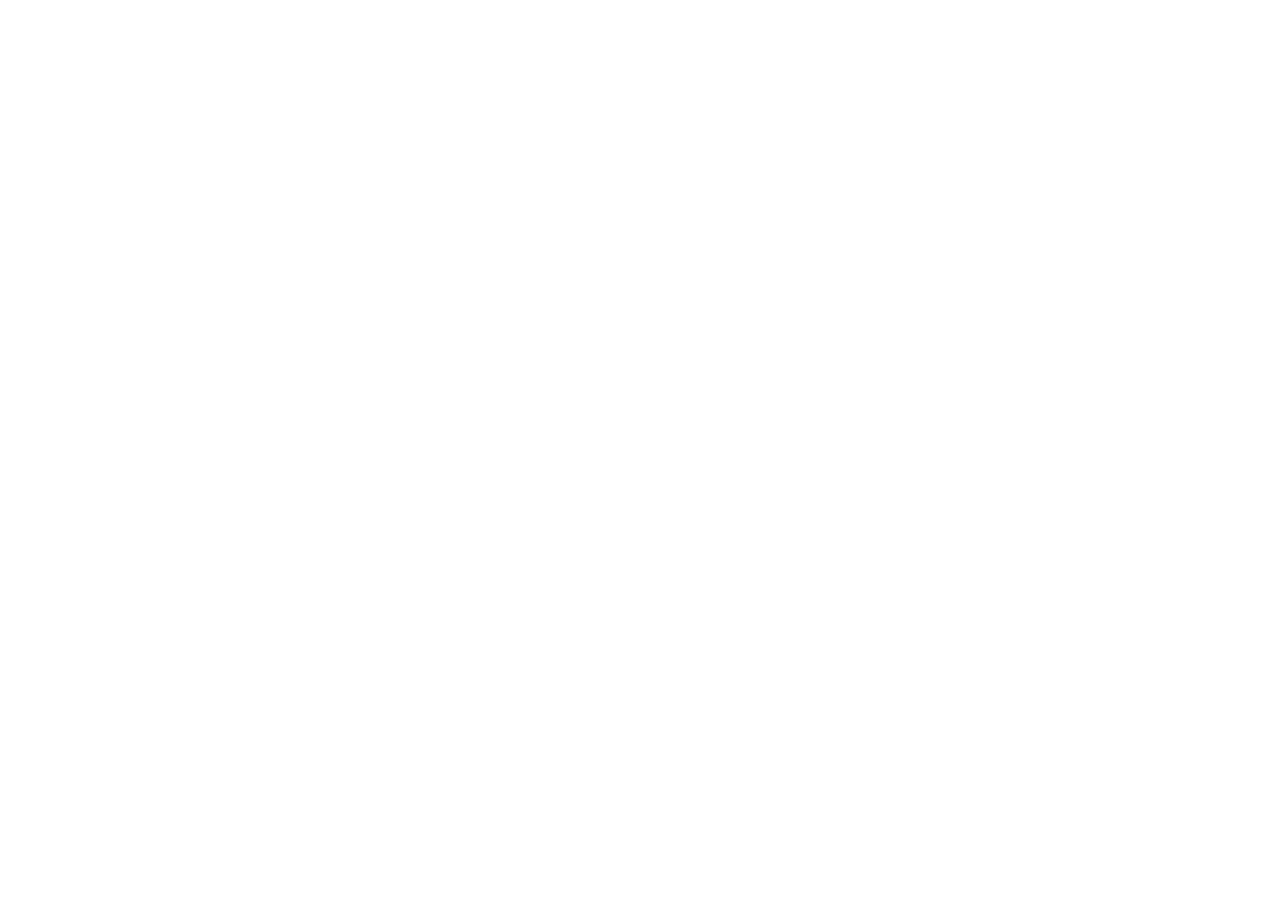
==== den4ik.html @ a662c560 "xd" ====
<!DOCTYPE html>
<html lang="en">
<head>
    <meta charset="UTF-8">
    <meta http-equiv="X-UA-Compatible" content="IE=edge">
    <meta name="viewport" content="width=device-width, initial-scale=1.0">
    <title>Document</title>
</head>
<body>
    
</body>
</html>
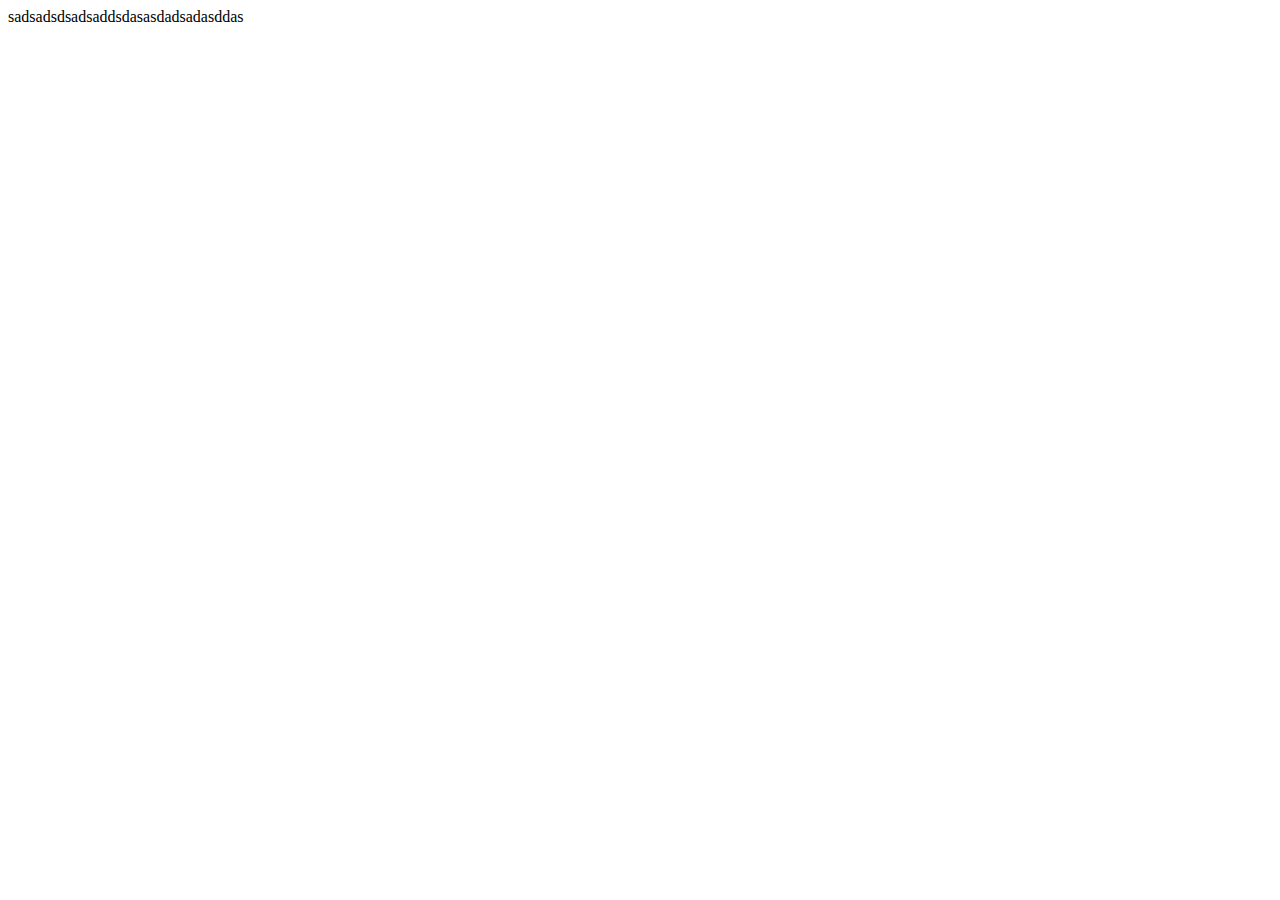
==== commit 6e3d8592: "new" ====
--- a/den4ik.html
+++ b/den4ik.html
@@ -7,6 +7,6 @@
     <title>Document</title>
 </head>
 <body>
-    
+    sadsadsdsadsaddsdasasdadsadasddas
 </body>
 </html>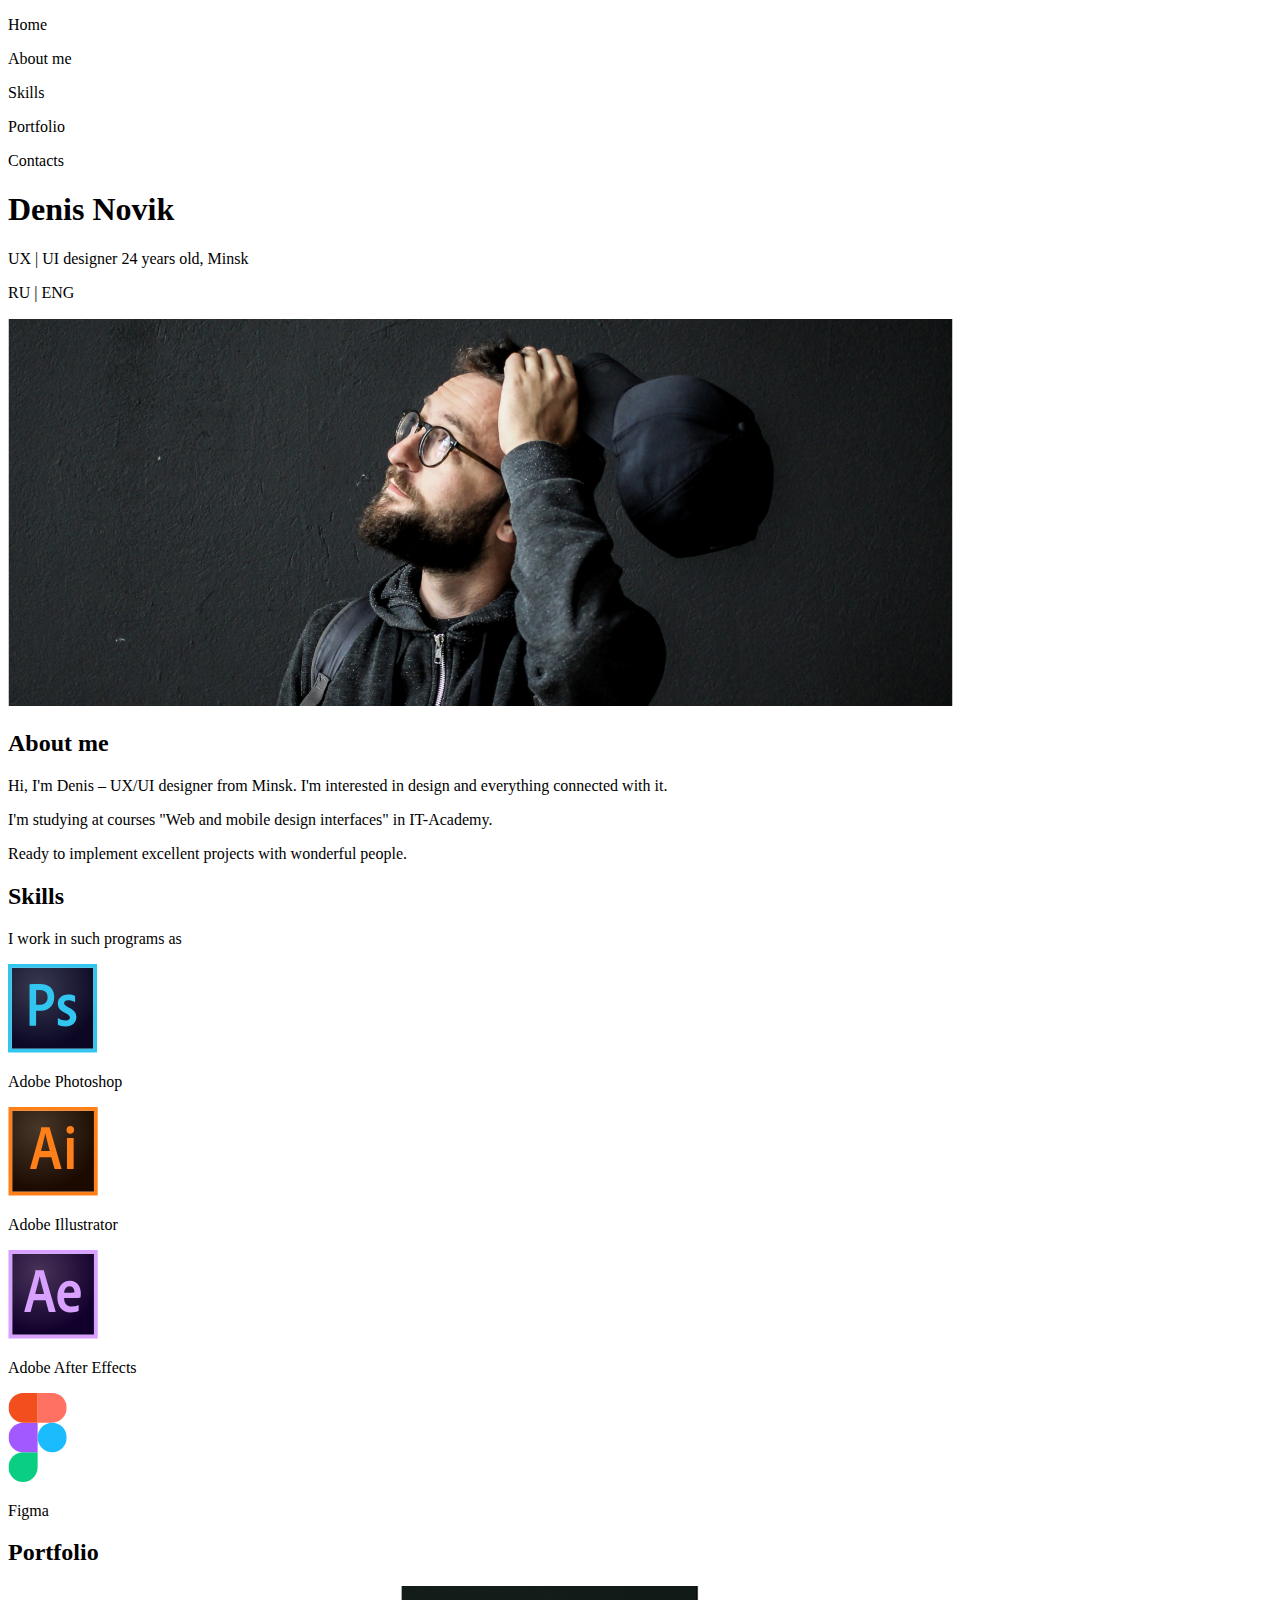
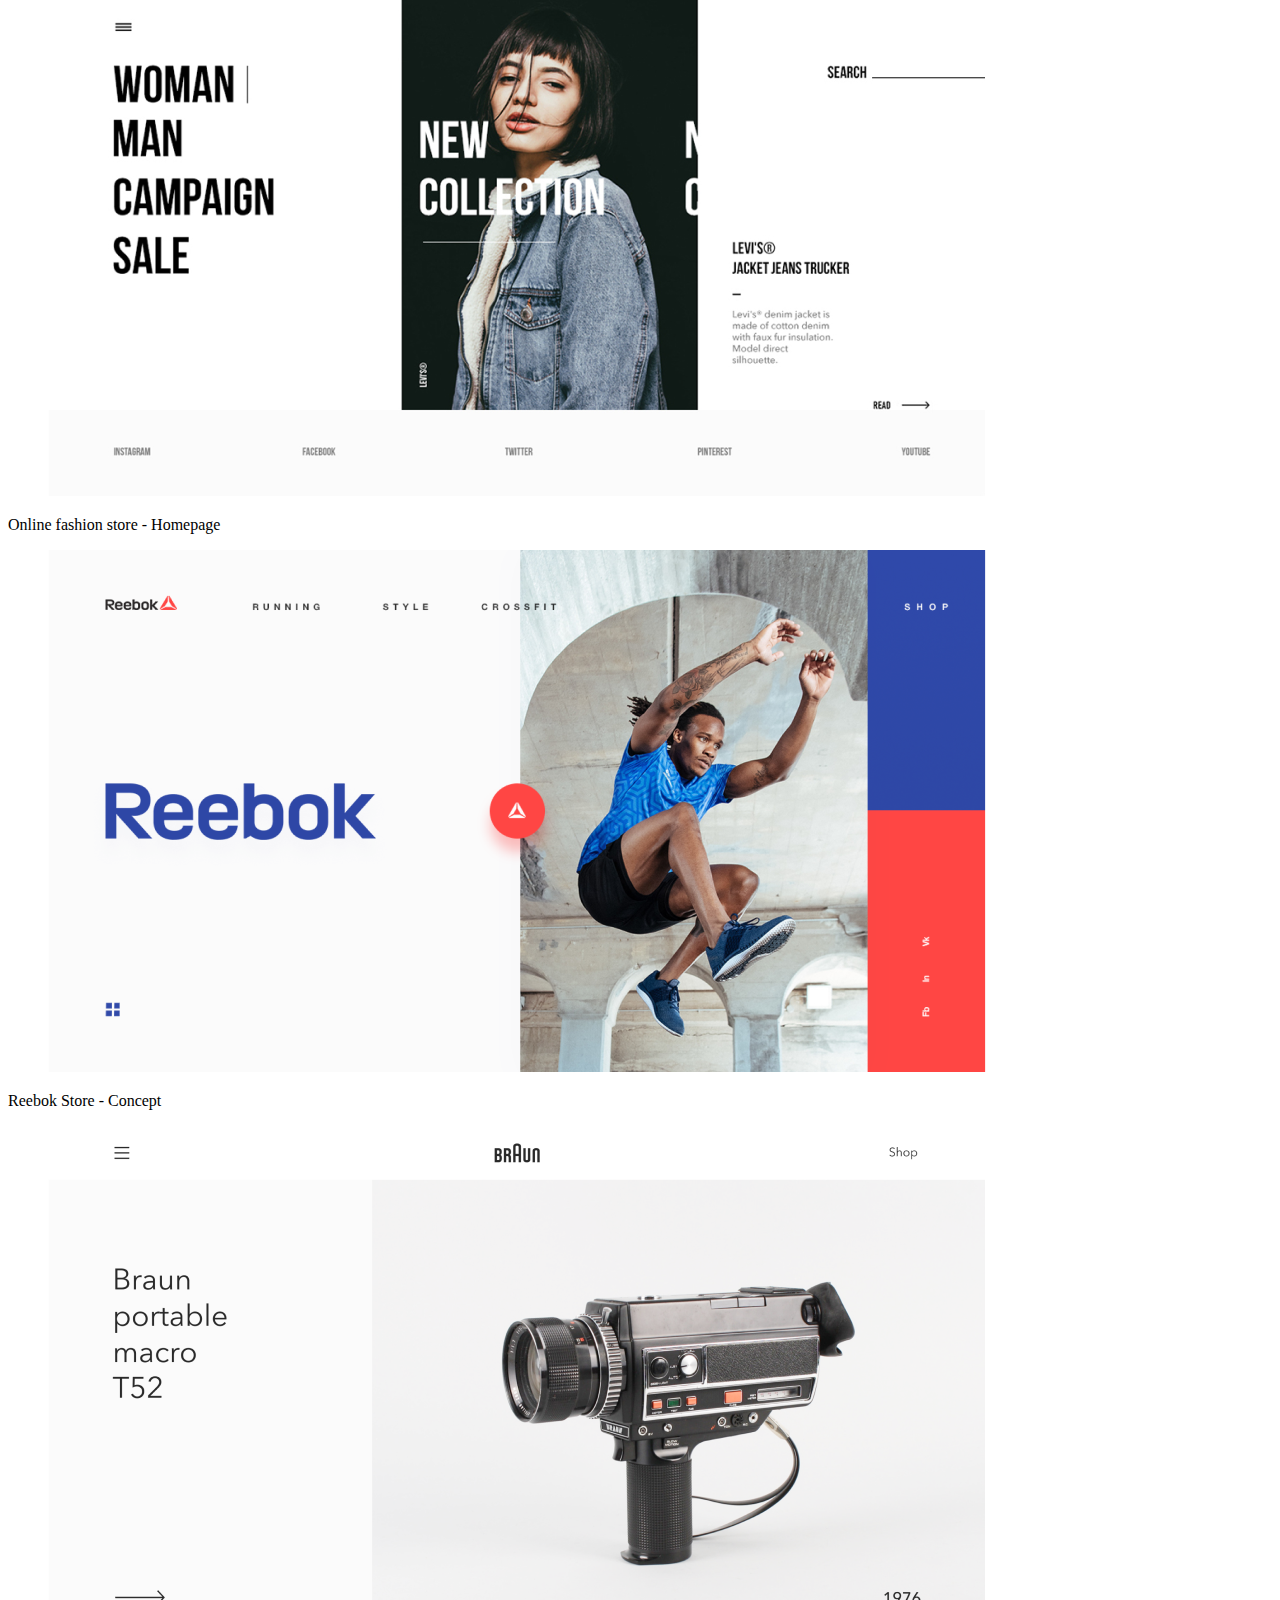
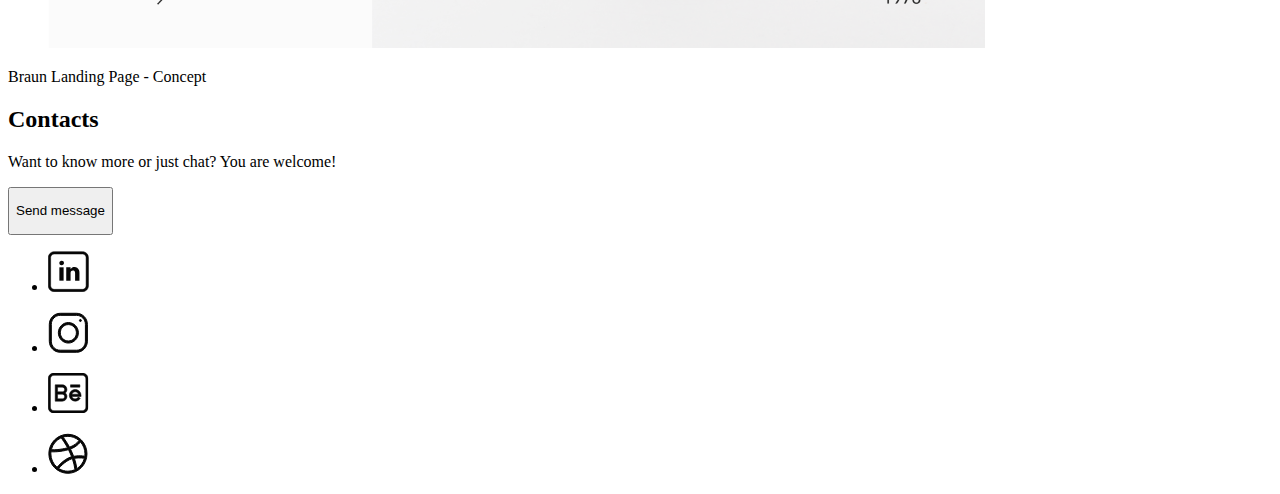
==== commit 478ad65c: "сделал разметку" ====
--- a/den4ik.html
+++ b/den4ik.html
@@ -4,9 +4,230 @@
     <meta charset="UTF-8">
     <meta http-equiv="X-UA-Compatible" content="IE=edge">
     <meta name="viewport" content="width=device-width, initial-scale=1.0">
-    <title>Document</title>
+    <title>DenisNovik</title>
+
+    <!-- Normalize CSS -->
+  <link rel="stylesheet" href="/css/normalize.css">
+
+  <!-- Styles -->
+  <link rel="stylesheet" href="/css/style.css">
 </head>
 <body>
-    sadsadsdsadsaddsdasasdadsadasddas
+
+    <header class="header" id="header">
+        <div class="container">
+            <div class="header__row">
+                <p>Home</p>
+                <p>About me</p>
+                <p>Skills</p>
+                <p>Portfolio</p>
+                <p>Contacts</p>
+            </div>
+        </div>
+    <div class="header__underline"></div>
+    </header>
+
+    <main>
+        <section class="first-screen section">
+            <div class="container">
+                <div class="row">
+                    <div class="info">
+                        <h1>Denis Novik</h1>
+                        <p>UX | UI designer 24 years old, Minsk</p>
+                        <p>RU | ENG</p>
+                    </div>
+                    <div class="first-screen__den">
+                        <img src="/assets/img/den4ik.png" alt="den4ik">
+                    </div>
+                </div>
+            </div>
+        </section>
+
+        <section class="about-me section">
+            <div class="container">
+                <h2 class="section__title h2">About me</h2>
+                <div class="about-me__text">
+                    <p>Hi, I'm Denis – UX/UI designer from Minsk. 
+                        I'm interested in design and everything connected with it.
+                    </p>
+                    <p>I'm studying at courses "Web and mobile design 
+                        interfaces" in IT-Academy.
+                    </p>
+                    <p>Ready to implement excellent projects
+                        with wonderful people.
+                    </p>
+                </div>
+            </div>
+        </section>
+
+        <section class="skills section">
+            <div class="container">
+                <h2 class="section__title h2">Skills</h2>
+                <div class="skills__text">
+                    <p>I work in such programs as</p>
+                </div>
+                <article class="skills-svg">
+                    <div class="skills-svg__icon">
+                        <svg width="90" height="89" viewBox="0 0 90 89" fill="none" xmlns="http://www.w3.org/2000/svg">
+                            <path d="M3.71291 3.7793H85.3783V84.6339H3.71291V3.7793Z" fill="url(#paint0_radial_254_449)"/>
+                            <path d="M3.71287 3.77927H85.3782V84.6338H3.71287V3.77927ZM0 88.4131H89.0733V0H0V88.4131ZM60.0664 36.2846C57.139 36.2846 56.1394 37.7927 56.1394 39.0464C56.1394 40.4091 56.7998 41.3539 60.7447 43.4253C66.564 46.296 68.3847 49.0578 68.3847 53.0915C68.3847 59.1419 63.8507 62.3943 57.728 62.3943C54.4971 62.3943 51.7125 61.722 50.1238 60.7772C49.856 60.6682 49.8203 60.4683 49.8203 60.1776V54.5995C49.8203 54.218 49.9988 54.1089 50.2666 54.2906C52.605 55.8351 55.2825 56.5255 57.728 56.5255C60.6555 56.5255 61.8872 55.2718 61.8872 53.582C61.8872 52.2193 61.0304 51.0201 57.2818 49.0396C52.0159 46.4777 49.8203 43.8795 49.8203 39.5188C49.8203 34.6494 53.5689 30.5975 60.0664 30.5975C63.2616 30.5975 65.4929 31.0881 66.7068 31.6514C67.0102 31.8331 67.0816 32.142 67.0816 32.4145V37.5928C67.0816 37.9017 66.9031 38.0834 66.5283 37.9744C64.886 36.9205 62.4762 36.2846 60.0664 36.2846ZM28.15 40.7725C29.0068 40.8452 29.6673 40.8452 31.1489 40.8452C35.4865 40.8452 39.5742 39.3008 39.5742 33.2866C39.5742 28.4899 36.6468 26.0733 31.7022 26.0733C30.2206 26.0733 28.8105 26.146 28.1322 26.1823L28.15 40.7725ZM21.5275 20.7133C21.5275 20.4408 22.0452 20.2591 22.3486 20.2591C24.7227 20.15 28.2571 20.0774 31.9164 20.0774C42.1982 20.0774 46.2146 25.8189 46.2146 33.1413C46.2146 42.7348 39.3779 46.8593 30.9882 46.8593C29.578 46.8593 29.0961 46.7866 28.0965 46.7866V61.2859C28.0965 61.5948 27.9894 61.7402 27.6502 61.7402H21.9738C21.6703 61.7402 21.5275 61.6311 21.5275 61.2859V20.7133Z" fill="#31C5F0"/>
+                            <defs>
+                                <radialGradient id="paint0_radial_254_449" cx="0" cy="0" r="1" gradientUnits="userSpaceOnUse" gradientTransform="translate(30.6173 21.9191) scale(62.0565 61.1565)">
+                                    <stop stop-color="#34364E" stop-opacity="0.98"/>
+                                    <stop offset="1" stop-color="#0C0824"/>
+                                </radialGradient>
+                            </defs>
+                        </svg>
+                        <p class="skills-svg__title">Adobe Photoshop</p>
+                    </div>
+                  </article>
+                  <article class="skills-svg">
+                    <div class="skills-svg__icon">
+                        <svg width="90" height="89" viewBox="0 0 90 89" fill="none" xmlns="http://www.w3.org/2000/svg">
+                            <path d="M4.20239 3.7832H85.9629V84.7881H4.20239V3.7832Z" fill="url(#paint0_radial_254_448)"/>
+                            <path d="M4.20239 3.78375H85.9629V84.7886H4.20239V3.78375ZM0.486816 88.5724H89.6963V0H0.486816V88.5724ZM58.9178 31.5797C58.9178 31.2705 59.025 31.1249 59.3644 31.1249H65.2057C65.5093 31.1249 65.6522 31.2341 65.6522 31.5797V61.4495C65.6522 61.7587 65.5808 61.9043 65.2057 61.9043H59.4358C59.0607 61.9043 58.9535 61.7224 58.9535 61.4131V31.5797H58.9178ZM58.5069 22.9753C58.5069 20.5559 60.1861 19.1188 62.2939 19.1188C64.5626 19.1188 66.081 20.6651 66.081 22.9753C66.081 25.4675 64.4911 26.8319 62.2225 26.8319C60.0789 26.85 58.5069 25.4857 58.5069 22.9753ZM41.7868 44.0224C40.7508 39.8203 38.2856 30.6702 37.3567 26.2315H37.2853C36.4993 30.652 34.5343 38.1467 32.9802 44.0224H41.7868ZM31.4618 50.1528L28.5322 61.5041C28.4608 61.8133 28.3536 61.8861 27.9785 61.8861H22.5123C22.1372 61.8861 22.0657 61.7769 22.1372 61.3221L32.6944 23.703C32.873 23.0299 32.9981 22.4114 33.0695 20.5559C33.0695 20.2831 33.1767 20.1739 33.3732 20.1739H41.1795C41.4474 20.1739 41.5546 20.2467 41.6261 20.5559L53.4516 61.3949C53.523 61.7042 53.4516 61.8861 53.1479 61.8861H46.9851C46.6814 61.8861 46.5028 61.8133 46.4313 61.5404L43.3767 50.1528H31.4618Z" fill="#FF7F18"/>
+                            <defs>
+                            <radialGradient id="paint0_radial_254_448" cx="0" cy="0" r="1" gradientUnits="userSpaceOnUse" gradientTransform="translate(31.157 21.9605) scale(62.1406 61.2673)">
+                            <stop stop-color="#423325" stop-opacity="0.98"/>
+                            <stop offset="1" stop-color="#1C0A00"/>
+                            </radialGradient>
+                            </defs>
+                        </svg>
+                        <p class="skills-svg__title">Adobe Illustrator</p>
+                    </div>
+                  </article>
+                  <article class="skills-svg">
+                    <div class="skills-svg__icon">
+                        <svg width="90" height="89" viewBox="0 0 90 89" fill="none" xmlns="http://www.w3.org/2000/svg">
+                            <path d="M4.20239 3.7832H85.9629V84.7881H4.20239V3.7832Z" fill="url(#paint0_radial_254_447)"/>
+                            <path d="M4.20239 3.78375H85.9629V84.7886H4.20239V3.78375ZM0.486816 88.5724H89.6964V0H0.486816V88.5724ZM63.598 42.6945C65.4915 42.6945 66.1703 42.6945 66.349 42.6217C66.349 42.3488 66.4204 42.1669 66.4204 41.985C66.4204 39.9476 65.4558 36.1639 61.5973 36.1639C58.0246 36.1639 56.5063 39.3473 56.1311 42.7127H63.598V42.6945ZM56.0597 47.8789C56.1311 52.9906 58.507 56.4287 64.1696 56.4287C66.3668 56.4287 68.2603 56.1195 70.2253 55.2645C70.4933 55.1554 70.6719 55.1917 70.6719 55.5374V60.2671C70.6719 60.6491 70.5647 60.831 70.2968 61.0311C68.3318 62.0134 65.8667 62.4682 62.8299 62.4682C53.0229 62.4682 49.3431 55.0826 49.3431 46.8784C49.3431 37.9466 53.8804 30.6338 61.8653 30.6338C69.9752 30.6338 72.7976 37.5646 72.7976 43.2038C72.7976 45.0229 72.6905 46.4964 72.494 47.2241C72.4225 47.5333 72.3153 47.6424 72.0116 47.7152C71.2614 47.8244 69.0821 47.9881 65.8131 47.9881H56.0775V47.8789H56.0597ZM36.1242 44.0224C35.0881 39.8203 32.5515 30.6702 31.6226 26.2315H31.5512C30.7652 30.652 28.7288 38.1467 27.2104 44.0224H36.1242ZM25.692 50.1528L22.7624 61.4677C22.691 61.7769 22.5838 61.8861 22.2086 61.8861H16.7246C16.3495 61.8861 16.278 61.7769 16.3495 61.3221L26.9067 23.7394C27.0853 23.0663 27.2104 22.5206 27.2818 20.6287C27.2818 20.3558 27.389 20.2467 27.5855 20.2467H35.3918C35.6597 20.2467 35.7669 20.3194 35.8384 20.6287L47.646 61.3949C47.7175 61.7042 47.646 61.8861 47.3424 61.8861H41.2152C40.9116 61.8861 40.7329 61.7769 40.6615 61.5041L37.6068 50.1528H25.692Z" fill="#D8A1FF"/>
+                            <defs>
+                            <radialGradient id="paint0_radial_254_447" cx="0" cy="0" r="1" gradientUnits="userSpaceOnUse" gradientTransform="translate(31.1549 21.9444) scale(62.1407 61.2673)">
+                            <stop stop-color="#442F55" stop-opacity="0.98"/>
+                            <stop offset="1" stop-color="#12002C"/>
+                            </radialGradient>
+                            </defs>
+                        </svg>
+                        <p class="skills-svg__title">Adobe After Effects</p>
+                    </div>
+                  </article>
+                  <article class="skills-svg">
+                    <div class="skills-svg__icon">
+                        <svg width="59" height="89" viewBox="0 0 59 89" fill="none" xmlns="http://www.w3.org/2000/svg">
+                            <g clip-path="url(#clip0_254_450)">
+                            <path d="M15.0455 88.9913C23.084 88.9913 29.6041 82.3515 29.6041 74.1655V59.3398H15.0455C7.00695 59.3398 0.486816 65.9796 0.486816 74.1655C0.486816 82.3515 7.00695 88.9913 15.0455 88.9913Z" fill="#0ACF83"/>
+                            <path d="M0.486816 44.4956C0.486816 36.3097 7.00695 29.6699 15.0455 29.6699H29.6041V59.3395H15.0455C7.00695 59.3213 0.486816 52.6816 0.486816 44.4956Z" fill="#A259FF"/>
+                            <path d="M0.486816 14.8257C0.486816 6.63973 7.00695 0 15.0455 0H29.6041V29.6696H15.0455C7.00695 29.6696 0.486816 23.0117 0.486816 14.8257Z" fill="#F24E1E"/>
+                            <path d="M29.6219 0H44.1806C52.2191 0 58.7392 6.63973 58.7392 14.8257C58.7392 23.0117 52.2191 29.6514 44.1806 29.6514H29.6219V0Z" fill="#FF7262"/>
+                            <path d="M58.7392 44.4956C58.7392 52.6816 52.2191 59.3213 44.1806 59.3213C36.1421 59.3213 29.6219 52.6816 29.6219 44.4956C29.6219 36.3097 36.1421 29.6699 44.1806 29.6699C52.2191 29.6699 58.7392 36.3097 58.7392 44.4956Z" fill="#1ABCFE"/>
+                            </g>
+                            <defs>
+                            <clipPath id="clip0_254_450">
+                            <rect width="58.2524" height="88.9906" fill="white" transform="translate(0.486816)"/>
+                            </clipPath>
+                            </defs>
+                        </svg>
+                        <p class="skills-svg__title">Figma</p>
+                    </div>
+                  </article>
+            </div>
+        </section>
+
+        <section class="portfolio section">
+            <div class="container">
+                <h2 class="section__title h2">Portfolio</h2>
+                <div class="portfolio__cards">
+                    <article class="portfolio-card">
+                        <figure class="portfolio-card__image">
+                            <img src="/assets/img/portfolio-card/fashion.png" alt="fashion">
+                        </figure>
+                        <p class="portfolio-card__text">Online fashion store - Homepage</p>
+                    </article>
+                    <article class="portfolio-card">
+                        <figure class="portfolio-card__image">
+                            <img src="/assets/img/portfolio-card/reebok.png" alt="reebok">
+                        </figure>
+                        <p class="portfolio-card__text">Reebok Store - Concept</p>
+                    </article>
+                    <article class="portfolio-card">
+                        <figure class="portfolio-card__image">
+                            <img src="/assets/img/portfolio-card/braun.png" alt="braun">
+                        </figure>
+                        <p class="portfolio-card__text">Braun Landing Page - Concept</p>
+                    </article>
+                </div>
+            </div>
+        </section>
+    </main>
+
+    <footer>
+        <section class="footer section">
+            <div class="container">
+                <h2 class="section__title h2">Contacts</h2>
+                <div class="contacts__text">
+                    <p>Want to know more or just chat? You are welcome!</p>
+                </div>
+                <button class="message" type="button">
+                    <p>Send message</p>
+                </button>
+            </div>
+        </section>
+
+        <div class="footer__row">
+            <ul class="footer__cocial social list-reset">
+                <li>
+                    <a class="social__link" href="#">
+                        <svg width="41" height="41" viewBox="0 0 41 41" fill="none" xmlns="http://www.w3.org/2000/svg">
+                            <path d="M34.5749 0.642578H6.17579C2.93143 0.642578 0.291992 3.27494 0.291992 6.51061V34.8336C0.291992 38.0693 2.93143 40.7017 6.17579 40.7017H34.5749C37.8193 40.7017 40.4587 38.0693 40.4587 34.8336V6.51061C40.4587 3.27494 37.8193 0.642578 34.5749 0.642578ZM38.1052 34.8336C38.1052 36.775 36.5215 38.3544 34.5749 38.3544H6.17579C4.22923 38.3544 2.64551 36.775 2.64551 34.8336V6.51061C2.64551 4.56927 4.22923 2.98979 6.17579 2.98979H34.5749C36.5215 2.98979 38.1052 4.56927 38.1052 6.51061V34.8336Z" fill="#070707" stroke="#070707" stroke-width="0.5"/>
+                            <mask id="path-2-inside-1_169_11" fill="white">
+                            <path d="M31.4199 29.6787C29.9833 29.6787 28.5569 29.6787 27.1084 29.6787C27.1084 29.6094 27.1084 29.5448 27.1084 29.4801C27.1084 27.1456 27.1081 24.8111 27.1087 22.4769C27.1087 21.98 27.0718 21.4893 26.947 21.0047C26.4316 19.0061 24.2058 19.1229 23.3203 20.0701C22.8753 20.5461 22.5845 21.0841 22.5723 21.7489C22.5695 21.9071 22.5603 22.0656 22.5603 22.2237C22.5593 24.6398 22.5597 27.0561 22.5597 29.4721C22.5597 29.5374 22.5597 29.6027 22.5597 29.6775C21.1173 29.6775 19.6912 29.6775 18.2559 29.6775C18.2559 25.2222 18.2559 20.7714 18.2559 16.3124C19.6887 16.3124 21.1148 16.3124 22.5575 16.3124C22.5575 16.916 22.5575 17.5106 22.5575 18.1053C22.5689 18.1102 22.5802 18.1154 22.5919 18.1203C22.6227 18.0786 22.654 18.0375 22.6844 17.9955C23.1156 17.3966 23.6111 16.8657 24.2694 16.5067C25.0046 16.1055 25.7988 15.9709 26.6252 15.9948C27.5202 16.0209 28.3694 16.2223 29.1347 16.7038C30.1158 17.3212 30.7136 18.2245 31.0637 19.3081C31.3366 20.1525 31.426 21.0237 31.4269 21.9059C31.4291 24.4445 31.4279 26.9834 31.4276 29.5221C31.4276 29.5717 31.4229 29.6214 31.4199 29.6787Z"/>
+                            </mask>
+                            <path d="M31.4199 29.6787C29.9833 29.6787 28.5569 29.6787 27.1084 29.6787C27.1084 29.6094 27.1084 29.5448 27.1084 29.4801C27.1084 27.1456 27.1081 24.8111 27.1087 22.4769C27.1087 21.98 27.0718 21.4893 26.947 21.0047C26.4316 19.0061 24.2058 19.1229 23.3203 20.0701C22.8753 20.5461 22.5845 21.0841 22.5723 21.7489C22.5695 21.9071 22.5603 22.0656 22.5603 22.2237C22.5593 24.6398 22.5597 27.0561 22.5597 29.4721C22.5597 29.5374 22.5597 29.6027 22.5597 29.6775C21.1173 29.6775 19.6912 29.6775 18.2559 29.6775C18.2559 25.2222 18.2559 20.7714 18.2559 16.3124C19.6887 16.3124 21.1148 16.3124 22.5575 16.3124C22.5575 16.916 22.5575 17.5106 22.5575 18.1053C22.5689 18.1102 22.5802 18.1154 22.5919 18.1203C22.6227 18.0786 22.654 18.0375 22.6844 17.9955C23.1156 17.3966 23.6111 16.8657 24.2694 16.5067C25.0046 16.1055 25.7988 15.9709 26.6252 15.9948C27.5202 16.0209 28.3694 16.2223 29.1347 16.7038C30.1158 17.3212 30.7136 18.2245 31.0637 19.3081C31.3366 20.1525 31.426 21.0237 31.4269 21.9059C31.4291 24.4445 31.4279 26.9834 31.4276 29.5221C31.4276 29.5717 31.4229 29.6214 31.4199 29.6787Z" fill="#070707"/>
+                            <path d="M31.4199 29.6787V29.7093H31.4489L31.4504 29.6804L31.4199 29.6787ZM27.1084 29.6787H27.0778V29.7093H27.1084V29.6787ZM27.1087 22.4769L27.1393 22.4769V22.4769H27.1087ZM26.947 21.0047L26.9767 20.9971L26.9767 20.997L26.947 21.0047ZM23.3203 20.0701L23.3427 20.091L23.3427 20.091L23.3203 20.0701ZM22.5723 21.7489L22.5417 21.7484L22.5417 21.7484L22.5723 21.7489ZM22.5603 22.2237L22.5909 22.2237V22.2237H22.5603ZM22.5597 29.6775V29.7081H22.5903V29.6775H22.5597ZM18.2559 29.6775H18.2253V29.7081H18.2559V29.6775ZM18.2559 16.3124V16.2818H18.2253V16.3124H18.2559ZM22.5575 16.3124H22.5881V16.2818H22.5575V16.3124ZM22.5575 18.1053H22.5269V18.1254L22.5454 18.1334L22.5575 18.1053ZM22.5919 18.1203L22.5801 18.1485L22.6023 18.1578L22.6166 18.1385L22.5919 18.1203ZM22.6844 17.9955L22.7092 18.0135L22.7093 18.0134L22.6844 17.9955ZM24.2694 16.5067L24.2841 16.5336L24.2841 16.5336L24.2694 16.5067ZM26.6252 15.9948L26.6261 15.9643L26.6261 15.9643L26.6252 15.9948ZM29.1347 16.7038L29.151 16.6779L29.151 16.6779L29.1347 16.7038ZM31.0637 19.3081L31.0345 19.3175L31.0345 19.3175L31.0637 19.3081ZM31.4269 21.9059L31.4576 21.9058V21.9058L31.4269 21.9059ZM31.4276 29.5221L31.397 29.5221V29.5221H31.4276ZM31.4199 29.6481C31.4171 29.6481 31.4143 29.6481 31.4115 29.6481C31.4087 29.6481 31.4058 29.6481 31.403 29.6481C31.4002 29.6481 31.3974 29.6481 31.3946 29.6481C31.3918 29.6481 31.389 29.6481 31.3862 29.6481C31.3834 29.6481 31.3806 29.6481 31.3778 29.6481C31.375 29.6481 31.3722 29.6481 31.3694 29.6481C31.3666 29.6481 31.3638 29.6481 31.361 29.6481C31.3582 29.6481 31.3553 29.6481 31.3525 29.6481C31.3497 29.6481 31.3469 29.6481 31.3441 29.6481C31.3413 29.6481 31.3385 29.6481 31.3357 29.6481C31.3329 29.6481 31.3301 29.6481 31.3273 29.6481C31.3245 29.6481 31.3217 29.6481 31.3189 29.6481C31.3161 29.6481 31.3133 29.6481 31.3105 29.6481C31.3077 29.6481 31.3049 29.6481 31.3021 29.6481C31.2993 29.6481 31.2964 29.6481 31.2936 29.6481C31.2908 29.6481 31.288 29.6481 31.2852 29.6481C31.2824 29.6481 31.2796 29.6481 31.2768 29.6481C31.274 29.6481 31.2712 29.6481 31.2684 29.6481C31.2656 29.6481 31.2628 29.6481 31.26 29.6481C31.2572 29.6481 31.2544 29.6481 31.2516 29.6481C31.2488 29.6481 31.246 29.6481 31.2432 29.6481C31.2404 29.6481 31.2376 29.6481 31.2347 29.6481C31.2319 29.6481 31.2291 29.6481 31.2263 29.6481C31.2235 29.6481 31.2207 29.6481 31.2179 29.6481C31.2151 29.6481 31.2123 29.6481 31.2095 29.6481C31.2067 29.6481 31.2039 29.6481 31.2011 29.6481C31.1983 29.6481 31.1955 29.6481 31.1927 29.6481C31.1899 29.6481 31.1871 29.6481 31.1843 29.6481C31.1815 29.6481 31.1787 29.6481 31.1759 29.6481C31.1731 29.6481 31.1703 29.6481 31.1675 29.6481C31.1647 29.6481 31.1618 29.6481 31.159 29.6481C31.1562 29.6481 31.1534 29.6481 31.1506 29.6481C31.1478 29.6481 31.145 29.6481 31.1422 29.6481C31.1394 29.6481 31.1366 29.6481 31.1338 29.6481C31.131 29.6481 31.1282 29.6481 31.1254 29.6481C31.1226 29.6481 31.1198 29.6481 31.117 29.6481C31.1142 29.6481 31.1114 29.6481 31.1086 29.6481C31.1058 29.6481 31.103 29.6481 31.1002 29.6481C31.0974 29.6481 31.0946 29.6481 31.0918 29.6481C31.089 29.6481 31.0862 29.6481 31.0834 29.6481C31.0806 29.6481 31.0777 29.6481 31.0749 29.6481C31.0721 29.6481 31.0693 29.6481 31.0665 29.6481C31.0637 29.6481 31.0609 29.6481 31.0581 29.6481C31.0553 29.6481 31.0525 29.6481 31.0497 29.6481C31.0469 29.6481 31.0441 29.6481 31.0413 29.6481C31.0385 29.6481 31.0357 29.6481 31.0329 29.6481C31.0301 29.6481 31.0273 29.6481 31.0245 29.6481C31.0217 29.6481 31.0189 29.6481 31.0161 29.6481C31.0133 29.6481 31.0105 29.6481 31.0077 29.6481C31.0049 29.6481 31.0021 29.6481 30.9993 29.6481C30.9965 29.6481 30.9937 29.6481 30.9909 29.6481C30.9881 29.6481 30.9853 29.6481 30.9825 29.6481C30.9797 29.6481 30.9769 29.6481 30.9741 29.6481C30.9712 29.6481 30.9684 29.6481 30.9656 29.6481C30.9628 29.6481 30.96 29.6481 30.9572 29.6481C30.9544 29.6481 30.9516 29.6481 30.9488 29.6481C30.946 29.6481 30.9432 29.6481 30.9404 29.6481C30.9376 29.6481 30.9348 29.6481 30.932 29.6481C30.9292 29.6481 30.9264 29.6481 30.9236 29.6481C30.9208 29.6481 30.918 29.6481 30.9152 29.6481C30.9124 29.6481 30.9096 29.6481 30.9068 29.6481C30.904 29.6481 30.9012 29.6481 30.8984 29.6481C30.8956 29.6481 30.8928 29.6481 30.89 29.6481C30.8872 29.6481 30.8844 29.6481 30.8816 29.6481C30.8788 29.6481 30.876 29.6481 30.8732 29.6481C30.8704 29.6481 30.8676 29.6481 30.8648 29.6481C30.862 29.6481 30.8592 29.6481 30.8564 29.6481C30.8536 29.6481 30.8508 29.6481 30.848 29.6481C30.8452 29.6481 30.8424 29.6481 30.8396 29.6481C30.8368 29.6481 30.834 29.6481 30.8312 29.6481C30.8284 29.6481 30.8256 29.6481 30.8227 29.6481C30.8199 29.6481 30.8171 29.6481 30.8143 29.6481C30.8115 29.6481 30.8087 29.6481 30.8059 29.6481C30.8031 29.6481 30.8003 29.6481 30.7975 29.6481C30.7947 29.6481 30.7919 29.6481 30.7891 29.6481C30.7863 29.6481 30.7835 29.6481 30.7807 29.6481C30.7779 29.6481 30.7751 29.6481 30.7723 29.6481C30.7695 29.6481 30.7667 29.6481 30.7639 29.6481C30.7611 29.6481 30.7583 29.6481 30.7555 29.6481C30.7527 29.6481 30.7499 29.6481 30.7471 29.6481C30.7443 29.6481 30.7415 29.6481 30.7387 29.6481C30.7359 29.6481 30.7331 29.6481 30.7303 29.6481C30.7275 29.6481 30.7247 29.6481 30.7219 29.6481C30.7191 29.6481 30.7163 29.6481 30.7135 29.6481C30.7107 29.6481 30.7079 29.6481 30.7051 29.6481C30.7023 29.6481 30.6995 29.6481 30.6967 29.6481C30.6939 29.6481 30.6911 29.6481 30.6883 29.6481C30.6855 29.6481 30.6827 29.6481 30.6799 29.6481C30.6771 29.6481 30.6743 29.6481 30.6715 29.6481C30.6687 29.6481 30.6659 29.6481 30.6631 29.6481C30.6603 29.6481 30.6575 29.6481 30.6547 29.6481C30.6519 29.6481 30.6491 29.6481 30.6463 29.6481C30.6435 29.6481 30.6407 29.6481 30.6379 29.6481C30.6351 29.6481 30.6323 29.6481 30.6295 29.6481C30.6267 29.6481 30.6239 29.6481 30.6211 29.6481C30.6183 29.6481 30.6155 29.6481 30.6127 29.6481C30.6099 29.6481 30.6071 29.6481 30.6043 29.6481C30.6015 29.6481 30.5987 29.6481 30.5959 29.6481C30.5931 29.6481 30.5903 29.6481 30.5875 29.6481C30.5847 29.6481 30.5819 29.6481 30.5791 29.6481C30.5763 29.6481 30.5735 29.6481 30.5707 29.6481C30.5679 29.6481 30.5651 29.6481 30.5623 29.6481C30.5595 29.6481 30.5567 29.6481 30.5539 29.6481C30.5511 29.6481 30.5483 29.6481 30.5455 29.6481C30.5427 29.6481 30.5399 29.6481 30.5371 29.6481C30.5343 29.6481 30.5315 29.6481 30.5287 29.6481C30.5259 29.6481 30.5231 29.6481 30.5203 29.6481C30.5175 29.6481 30.5147 29.6481 30.5119 29.6481C30.5091 29.6481 30.5063 29.6481 30.5035 29.6481C30.5007 29.6481 30.4979 29.6481 30.4951 29.6481C30.4923 29.6481 30.4895 29.6481 30.4867 29.6481C30.4839 29.6481 30.4811 29.6481 30.4783 29.6481C30.4755 29.6481 30.4727 29.6481 30.4699 29.6481C30.4671 29.6481 30.4643 29.6481 30.4615 29.6481C30.4587 29.6481 30.4559 29.6481 30.4531 29.6481C30.4503 29.6481 30.4475 29.6481 30.4447 29.6481C30.4419 29.6481 30.4391 29.6481 30.4363 29.6481C30.4335 29.6481 30.4307 29.6481 30.4279 29.6481C30.4251 29.6481 30.4223 29.6481 30.4195 29.6481C30.4167 29.6481 30.4139 29.6481 30.4111 29.6481C30.4083 29.6481 30.4055 29.6481 30.4027 29.6481C30.3999 29.6481 30.3971 29.6481 30.3943 29.6481C30.3915 29.6481 30.3887 29.6481 30.3859 29.6481C30.3831 29.6481 30.3803 29.6481 30.3775 29.6481C30.3747 29.6481 30.3719 29.6481 30.3691 29.6481C30.3663 29.6481 30.3635 29.6481 30.3607 29.6481C30.3579 29.6481 30.3551 29.6481 30.3523 29.6481C30.3495 29.6481 30.3467 29.6481 30.3439 29.6481C30.3411 29.6481 30.3383 29.6481 30.3355 29.6481C30.3327 29.6481 30.3299 29.6481 30.3271 29.6481C30.3243 29.6481 30.3215 29.6481 30.3187 29.6481C30.3159 29.6481 30.3131 29.6481 30.3103 29.6481C30.3075 29.6481 30.3047 29.6481 30.3019 29.6481C30.2991 29.6481 30.2963 29.6481 30.2935 29.6481C30.2907 29.6481 30.2879 29.6481 30.2851 29.6481C30.2823 29.6481 30.2795 29.6481 30.2767 29.6481C30.2739 29.6481 30.2711 29.6481 30.2683 29.6481C30.2655 29.6481 30.2627 29.6481 30.2599 29.6481C30.2571 29.6481 30.2543 29.6481 30.2515 29.6481C30.2487 29.6481 30.2459 29.6481 30.2431 29.6481C30.2403 29.6481 30.2375 29.6481 30.2347 29.6481C30.2319 29.6481 30.2291 29.6481 30.2263 29.6481C30.2235 29.6481 30.2207 29.6481 30.2179 29.6481C30.2151 29.6481 30.2123 29.6481 30.2095 29.6481C30.2067 29.6481 30.2039 29.6481 30.2011 29.6481C30.1983 29.6481 30.1955 29.6481 30.1927 29.6481C30.1899 29.6481 30.1871 29.6481 30.1843 29.6481C30.1815 29.6481 30.1787 29.6481 30.1759 29.6481C30.1731 29.6481 30.1703 29.6481 30.1675 29.6481C30.1647 29.6481 30.1619 29.6481 30.1591 29.6481C30.1563 29.6481 30.1535 29.6481 30.1507 29.6481C30.1479 29.6481 30.1451 29.6481 30.1423 29.6481C30.1395 29.6481 30.1367 29.6481 30.1339 29.6481C30.1311 29.6481 30.1283 29.6481 30.1255 29.6481C30.1227 29.6481 30.1199 29.6481 30.1171 29.6481C30.1143 29.6481 30.1115 29.6481 30.1087 29.6481C30.1059 29.6481 30.1031 29.6481 30.1003 29.6481C30.0975 29.6481 30.0947 29.6481 30.0919 29.6481C30.0891 29.6481 30.0863 29.6481 30.0835 29.6481C30.0807 29.6481 30.0779 29.6481 30.0751 29.6481C30.0723 29.6481 30.0695 29.6481 30.0667 29.6481C30.0639 29.6481 30.0611 29.6481 30.0583 29.6481C30.0555 29.6481 30.0527 29.6481 30.0499 29.6481C30.0471 29.6481 30.0443 29.6481 30.0415 29.6481C30.0387 29.6481 30.0359 29.6481 30.0331 29.6481C30.0303 29.6481 30.0275 29.6481 30.0247 29.6481C30.0219 29.6481 30.0191 29.6481 30.0163 29.6481C30.0135 29.6481 30.0107 29.6481 30.0079 29.6481C30.0051 29.6481 30.0023 29.6481 29.9995 29.6481C29.9967 29.6481 29.9939 29.6481 29.9911 29.6481C29.9883 29.6481 29.9855 29.6481 29.9827 29.6481C29.9799 29.6481 29.9771 29.6481 29.9743 29.6481C29.9715 29.6481 29.9687 29.6481 29.9659 29.6481C29.9631 29.6481 29.9603 29.6481 29.9575 29.6481C29.9547 29.6481 29.9519 29.6481 29.9491 29.6481C29.9463 29.6481 29.9435 29.6481 29.9407 29.6481C29.9379 29.6481 29.9351 29.6481 29.9323 29.6481C29.9295 29.6481 29.9267 29.6481 29.9239 29.6481C29.9211 29.6481 29.9183 29.6481 29.9155 29.6481C29.9127 29.6481 29.9099 29.6481 29.9071 29.6481C29.9043 29.6481 29.9015 29.6481 29.8987 29.6481C29.8959 29.6481 29.8931 29.6481 29.8903 29.6481C29.8875 29.6481 29.8847 29.6481 29.8819 29.6481C29.8791 29.6481 29.8763 29.6481 29.8735 29.6481C29.8707 29.6481 29.8679 29.6481 29.8651 29.6481C29.8623 29.6481 29.8595 29.6481 29.8567 29.6481C29.8539 29.6481 29.8511 29.6481 29.8483 29.6481C29.8455 29.6481 29.8427 29.6481 29.8399 29.6481C29.8371 29.6481 29.8343 29.6481 29.8315 29.6481C29.8287 29.6481 29.8259 29.6481 29.8231 29.6481C29.8203 29.6481 29.8175 29.6481 29.8147 29.6481C29.8119 29.6481 29.8091 29.6481 29.8063 29.6481C29.8035 29.6481 29.8007 29.6481 29.7979 29.6481C29.7951 29.6481 29.7923 29.6481 29.7895 29.6481C29.7867 29.6481 29.7839 29.6481 29.7811 29.6481C29.7783 29.6481 29.7755 29.6481 29.7727 29.6481C29.7699 29.6481 29.7671 29.6481 29.7643 29.6481C29.7615 29.6481 29.7587 29.6481 29.7559 29.6481C29.7531 29.6481 29.7503 29.6481 29.7475 29.6481C29.7447 29.6481 29.7419 29.6481 29.7391 29.6481C29.7363 29.6481 29.7335 29.6481 29.7307 29.6481C29.7279 29.6481 29.7251 29.6481 29.7223 29.6481C29.7195 29.6481 29.7167 29.6481 29.7139 29.6481C29.7111 29.6481 29.7083 29.6481 29.7055 29.6481C29.7027 29.6481 29.6999 29.6481 29.6971 29.6481C29.6943 29.6481 29.6915 29.6481 29.6887 29.6481C29.6859 29.6481 29.6831 29.6481 29.6803 29.6481C29.6775 29.6481 29.6747 29.6481 29.6719 29.6481C29.6691 29.6481 29.6663 29.6481 29.6635 29.6481C29.6607 29.6481 29.6579 29.6481 29.6551 29.6481C29.6523 29.6481 29.6495 29.6481 29.6467 29.6481C29.6439 29.6481 29.6411 29.6481 29.6383 29.6481C29.6355 29.6481 29.6327 29.6481 29.6299 29.6481C29.6271 29.6481 29.6243 29.6481 29.6215 29.6481C29.6187 29.6481 29.6159 29.6481 29.6131 29.6481C29.6103 29.6481 29.6075 29.6481 29.6047 29.6481C29.6019 29.6481 29.5991 29.6481 29.5963 29.6481C29.5935 29.6481 29.5907 29.6481 29.5879 29.6481C29.5851 29.6481 29.5823 29.6481 29.5795 29.6481C29.5767 29.6481 29.5739 29.6481 29.5711 29.6481C29.5683 29.6481 29.5655 29.6481 29.5627 29.6481C29.5599 29.6481 29.5571 29.6481 29.5543 29.6481C29.5515 29.6481 29.5487 29.6481 29.5459 29.6481C29.5431 29.6481 29.5403 29.6481 29.5375 29.6481C29.5347 29.6481 29.5319 29.6481 29.5291 29.6481C29.5263 29.6481 29.5235 29.6481 29.5207 29.6481C29.5179 29.6481 29.5151 29.6481 29.5123 29.6481C29.5095 29.6481 29.5067 29.6481 29.5039 29.6481C29.5011 29.6481 29.4983 29.6481 29.4955 29.6481C29.4927 29.6481 29.4899 29.6481 29.4871 29.6481C29.4843 29.6481 29.4815 29.6481 29.4787 29.6481C29.4759 29.6481 29.4731 29.6481 29.4703 29.6481C29.4675 29.6481 29.4647 29.6481 29.4619 29.6481C29.4591 29.6481 29.4563 29.6481 29.4535 29.6481C29.4507 29.6481 29.4479 29.6481 29.4451 29.6481C29.4423 29.6481 29.4395 29.6481 29.4367 29.6481C29.4339 29.6481 29.4311 29.6481 29.4283 29.6481C29.4255 29.6481 29.4227 29.6481 29.4199 29.6481C29.4171 29.6481 29.4143 29.6481 29.4115 29.6481C29.4087 29.6481 29.4059 29.6481 29.4031 29.6481C29.4003 29.6481 29.3975 29.6481 29.3947 29.6481C29.3919 29.6481 29.3891 29.6481 29.3863 29.6481C29.3835 29.6481 29.3807 29.6481 29.3779 29.6481C29.3751 29.6481 29.3723 29.6481 29.3695 29.6481C29.3667 29.6481 29.3639 29.6481 29.3611 29.6481C29.3583 29.6481 29.3555 29.6481 29.3527 29.6481C29.3499 29.6481 29.3471 29.6481 29.3443 29.6481C29.3415 29.6481 29.3387 29.6481 29.3359 29.6481C29.3331 29.6481 29.3303 29.6481 29.3275 29.6481C29.3247 29.6481 29.3219 29.6481 29.3191 29.6481C29.3163 29.6481 29.3135 29.6481 29.3107 29.6481C29.3079 29.6481 29.3051 29.6481 29.3023 29.6481C29.2994 29.6481 29.2966 29.6481 29.2938 29.6481C29.291 29.6481 29.2882 29.6481 29.2854 29.6481C29.2826 29.6481 29.2798 29.6481 29.277 29.6481C29.2742 29.6481 29.2714 29.6481 29.2686 29.6481C29.2658 29.6481 29.263 29.6481 29.2602 29.6481C29.2574 29.6481 29.2546 29.6481 29.2518 29.6481C29.249 29.6481 29.2462 29.6481 29.2434 29.6481C29.2406 29.6481 29.2378 29.6481 29.235 29.6481C29.2322 29.6481 29.2294 29.6481 29.2266 29.6481C29.2238 29.6481 29.221 29.6481 29.2182 29.6481C29.2154 29.6481 29.2126 29.6481 29.2098 29.6481C29.207 29.6481 29.2042 29.6481 29.2014 29.6481C29.1986 29.6481 29.1958 29.6481 29.193 29.6481C29.1902 29.6481 29.1874 29.6481 29.1846 29.6481C29.1818 29.6481 29.179 29.6481 29.1762 29.6481C29.1734 29.6481 29.1706 29.6481 29.1678 29.6481C29.165 29.6481 29.1622 29.6481 29.1594 29.6481C29.1566 29.6481 29.1537 29.6481 29.1509 29.6481C29.1481 29.6481 29.1453 29.6481 29.1425 29.6481C29.1397 29.6481 29.1369 29.6481 29.1341 29.6481C29.1313 29.6481 29.1285 29.6481 29.1257 29.6481C29.1229 29.6481 29.1201 29.6481 29.1173 29.6481C29.1145 29.6481 29.1117 29.6481 29.1089 29.6481C29.1061 29.6481 29.1033 29.6481 29.1005 29.6481C29.0977 29.6481 29.0949 29.6481 29.0921 29.6481C29.0893 29.6481 29.0865 29.6481 29.0837 29.6481C29.0809 29.6481 29.0781 29.6481 29.0753 29.6481C29.0725 29.6481 29.0697 29.6481 29.0669 29.6481C29.0641 29.6481 29.0613 29.6481 29.0585 29.6481C29.0557 29.6481 29.0529 29.6481 29.05 29.6481C29.0472 29.6481 29.0444 29.6481 29.0416 29.6481C29.0388 29.6481 29.036 29.6481 29.0332 29.6481C29.0304 29.6481 29.0276 29.6481 29.0248 29.6481C29.022 29.6481 29.0192 29.6481 29.0164 29.6481C29.0136 29.6481 29.0108 29.6481 29.008 29.6481C29.0052 29.6481 29.0024 29.6481 28.9996 29.6481C28.9968 29.6481 28.994 29.6481 28.9912 29.6481C28.9884 29.6481 28.9856 29.6481 28.9828 29.6481C28.98 29.6481 28.9772 29.6481 28.9744 29.6481C28.9716 29.6481 28.9688 29.6481 28.9659 29.6481C28.9631 29.6481 28.9603 29.6481 28.9575 29.6481C28.9547 29.6481 28.9519 29.6481 28.9491 29.6481C28.9463 29.6481 28.9435 29.6481 28.9407 29.6481C28.9379 29.6481 28.9351 29.6481 28.9323 29.6481C28.9295 29.6481 28.9267 29.6481 28.9239 29.6481C28.9211 29.6481 28.9183 29.6481 28.9155 29.6481C28.9127 29.6481 28.9099 29.6481 28.9071 29.6481C28.9043 29.6481 28.9015 29.6481 28.8987 29.6481C28.8959 29.6481 28.893 29.6481 28.8902 29.6481C28.8874 29.6481 28.8846 29.6481 28.8818 29.6481C28.879 29.6481 28.8762 29.6481 28.8734 29.6481C28.8706 29.6481 28.8678 29.6481 28.865 29.6481C28.8622 29.6481 28.8594 29.6481 28.8566 29.6481C28.8538 29.6481 28.851 29.6481 28.8482 29.6481C28.8454 29.6481 28.8426 29.6481 28.8398 29.6481C28.837 29.6481 28.8342 29.6481 28.8313 29.6481C28.8285 29.6481 28.8257 29.6481 28.8229 29.6481C28.8201 29.6481 28.8173 29.6481 28.8145 29.6481C28.8117 29.6481 28.8089 29.6481 28.8061 29.6481C28.8033 29.6481 28.8005 29.6481 28.7977 29.6481C28.7949 29.6481 28.7921 29.6481 28.7893 29.6481C28.7865 29.6481 28.7837 29.6481 28.7809 29.6481C28.7781 29.6481 28.7752 29.6481 28.7724 29.6481C28.7696 29.6481 28.7668 29.6481 28.764 29.6481C28.7612 29.6481 28.7584 29.6481 28.7556 29.6481C28.7528 29.6481 28.75 29.6481 28.7472 29.6481C28.7444 29.6481 28.7416 29.6481 28.7388 29.6481C28.736 29.6481 28.7332 29.6481 28.7304 29.6481C28.7276 29.6481 28.7248 29.6481 28.7219 29.6481C28.7191 29.6481 28.7163 29.6481 28.7135 29.6481C28.7107 29.6481 28.7079 29.6481 28.7051 29.6481C28.7023 29.6481 28.6995 29.6481 28.6967 29.6481C28.6939 29.6481 28.6911 29.6481 28.6883 29.6481C28.6855 29.6481 28.6827 29.6481 28.6799 29.6481C28.6771 29.6481 28.6742 29.6481 28.6714 29.6481C28.6686 29.6481 28.6658 29.6481 28.663 29.6481C28.6602 29.6481 28.6574 29.6481 28.6546 29.6481C28.6518 29.6481 28.649 29.6481 28.6462 29.6481C28.6434 29.6481 28.6406 29.6481 28.6378 29.6481C28.635 29.6481 28.6321 29.6481 28.6293 29.6481C28.6265 29.6481 28.6237 29.6481 28.6209 29.6481C28.6181 29.6481 28.6153 29.6481 28.6125 29.6481C28.6097 29.6481 28.6069 29.6481 28.6041 29.6481C28.6013 29.6481 28.5985 29.6481 28.5957 29.6481C28.5929 29.6481 28.59 29.6481 28.5872 29.6481C28.5844 29.6481 28.5816 29.6481 28.5788 29.6481C28.576 29.6481 28.5732 29.6481 28.5704 29.6481C28.5676 29.6481 28.5648 29.6481 28.562 29.6481C28.5592 29.6481 28.5564 29.6481 28.5536 29.6481C28.5507 29.6481 28.5479 29.6481 28.5451 29.6481C28.5423 29.6481 28.5395 29.6481 28.5367 29.6481C28.5339 29.6481 28.5311 29.6481 28.5283 29.6481C28.5255 29.6481 28.5227 29.6481 28.5199 29.6481C28.5171 29.6481 28.5142 29.6481 28.5114 29.6481C28.5086 29.6481 28.5058 29.6481 28.503 29.6481C28.5002 29.6481 28.4974 29.6481 28.4946 29.6481C28.4918 29.6481 28.489 29.6481 28.4862 29.6481C28.4834 29.6481 28.4806 29.6481 28.4777 29.6481C28.4749 29.6481 28.4721 29.6481 28.4693 29.6481C28.4665 29.6481 28.4637 29.6481 28.4609 29.6481C28.4581 29.6481 28.4553 29.6481 28.4525 29.6481C28.4497 29.6481 28.4469 29.6481 28.444 29.6481C28.4412 29.6481 28.4384 29.6481 28.4356 29.6481C28.4328 29.6481 28.43 29.6481 28.4272 29.6481C28.4244 29.6481 28.4216 29.6481 28.4188 29.6481C28.416 29.6481 28.4132 29.6481 28.4103 29.6481C28.4075 29.6481 28.4047 29.6481 28.4019 29.6481C28.3991 29.6481 28.3963 29.6481 28.3935 29.6481C28.3907 29.6481 28.3879 29.6481 28.3851 29.6481C28.3823 29.6481 28.3794 29.6481 28.3766 29.6481C28.3738 29.6481 28.371 29.6481 28.3682 29.6481C28.3654 29.6481 28.3626 29.6481 28.3598 29.6481C28.357 29.6481 28.3542 29.6481 28.3513 29.6481C28.3485 29.6481 28.3457 29.6481 28.3429 29.6481C28.3401 29.6481 28.3373 29.6481 28.3345 29.6481C28.3317 29.6481 28.3289 29.6481 28.3261 29.6481C28.3233 29.6481 28.3204 29.6481 28.3176 29.6481C28.3148 29.6481 28.312 29.6481 28.3092 29.6481C28.3064 29.6481 28.3036 29.6481 28.3008 29.6481C28.298 29.6481 28.2952 29.6481 28.2923 29.6481C28.2895 29.6481 28.2867 29.6481 28.2839 29.6481C28.2811 29.6481 28.2783 29.6481 28.2755 29.6481C28.2727 29.6481 28.2699 29.6481 28.267 29.6481C28.2642 29.6481 28.2614 29.6481 28.2586 29.6481C28.2558 29.6481 28.253 29.6481 28.2502 29.6481C28.2474 29.6481 28.2446 29.6481 28.2418 29.6481C28.2389 29.6481 28.2361 29.6481 28.2333 29.6481C28.2305 29.6481 28.2277 29.6481 28.2249 29.6481C28.2221 29.6481 28.2193 29.6481 28.2165 29.6481C28.2136 29.6481 28.2108 29.6481 28.208 29.6481C28.2052 29.6481 28.2024 29.6481 28.1996 29.6481C28.1968 29.6481 28.194 29.6481 28.1912 29.6481C28.1883 29.6481 28.1855 29.6481 28.1827 29.6481C28.1799 29.6481 28.1771 29.6481 28.1743 29.6481C28.1715 29.6481 28.1687 29.6481 28.1658 29.6481C28.163 29.6481 28.1602 29.6481 28.1574 29.6481C28.1546 29.6481 28.1518 29.6481 28.149 29.6481C28.1462 29.6481 28.1434 29.6481 28.1405 29.6481C28.1377 29.6481 28.1349 29.6481 28.1321 29.6481C28.1293 29.6481 28.1265 29.6481 28.1237 29.6481C28.1209 29.6481 28.118 29.6481 28.1152 29.6481C28.1124 29.6481 28.1096 29.6481 28.1068 29.6481C28.104 29.6481 28.1012 29.6481 28.0984 29.6481C28.0955 29.6481 28.0927 29.6481 28.0899 29.6481C28.0871 29.6481 28.0843 29.6481 28.0815 29.6481C28.0787 29.6481 28.0758 29.6481 28.073 29.6481C28.0702 29.6481 28.0674 29.6481 28.0646 29.6481C28.0618 29.6481 28.059 29.6481 28.0562 29.6481C28.0533 29.6481 28.0505 29.6481 28.0477 29.6481C28.0449 29.6481 28.0421 29.6481 28.0393 29.6481C28.0365 29.6481 28.0337 29.6481 28.0308 29.6481C28.028 29.6481 28.0252 29.6481 28.0224 29.6481C28.0196 29.6481 28.0168 29.6481 28.014 29.6481C28.0111 29.6481 28.0083 29.6481 28.0055 29.6481C28.0027 29.6481 27.9999 29.6481 27.9971 29.6481C27.9943 29.6481 27.9914 29.6481 27.9886 29.6481C27.9858 29.6481 27.983 29.6481 27.9802 29.6481C27.9774 29.6481 27.9746 29.6481 27.9717 29.6481C27.9689 29.6481 27.9661 29.6481 27.9633 29.6481C27.9605 29.6481 27.9577 29.6481 27.9549 29.6481C27.952 29.6481 27.9492 29.6481 27.9464 29.6481C27.9436 29.6481 27.9408 29.6481 27.938 29.6481C27.9352 29.6481 27.9323 29.6481 27.9295 29.6481C27.9267 29.6481 27.9239 29.6481 27.9211 29.6481C27.9183 29.6481 27.9154 29.6481 27.9126 29.6481C27.9098 29.6481 27.907 29.6481 27.9042 29.6481C27.9014 29.6481 27.8986 29.6481 27.8957 29.6481C27.8929 29.6481 27.8901 29.6481 27.8873 29.6481C27.8845 29.6481 27.8817 29.6481 27.8788 29.6481C27.876 29.6481 27.8732 29.6481 27.8704 29.6481C27.8676 29.6481 27.8648 29.6481 27.8619 29.6481C27.8591 29.6481 27.8563 29.6481 27.8535 29.6481C27.8507 29.6481 27.8479 29.6481 27.8451 29.6481C27.8422 29.6481 27.8394 29.6481 27.8366 29.6481C27.8338 29.6481 27.831 29.6481 27.8282 29.6481C27.8253 29.6481 27.8225 29.6481 27.8197 29.6481C27.8169 29.6481 27.8141 29.6481 27.8113 29.6481C27.8084 29.6481 27.8056 29.6481 27.8028 29.6481C27.8 29.6481 27.7972 29.6481 27.7944 29.6481C27.7915 29.6481 27.7887 29.6481 27.7859 29.6481C27.7831 29.6481 27.7803 29.6481 27.7774 29.6481C27.7746 29.6481 27.7718 29.6481 27.769 29.6481C27.7662 29.6481 27.7634 29.6481 27.7605 29.6481C27.7577 29.6481 27.7549 29.6481 27.7521 29.6481C27.7493 29.6481 27.7465 29.6481 27.7436 29.6481C27.7408 29.6481 27.738 29.6481 27.7352 29.6481C27.7324 29.6481 27.7295 29.6481 27.7267 29.6481C27.7239 29.6481 27.7211 29.6481 27.7183 29.6481C27.7155 29.6481 27.7126 29.6481 27.7098 29.6481C27.707 29.6481 27.7042 29.6481 27.7014 29.6481C27.6985 29.6481 27.6957 29.6481 27.6929 29.6481C27.6901 29.6481 27.6873 29.6481 27.6845 29.6481C27.6816 29.6481 27.6788 29.6481 27.676 29.6481C27.6732 29.6481 27.6704 29.6481 27.6675 29.6481C27.6647 29.6481 27.6619 29.6481 27.6591 29.6481C27.6563 29.6481 27.6534 29.6481 27.6506 29.6481C27.6478 29.6481 27.645 29.6481 27.6422 29.6481C27.6393 29.6481 27.6365 29.6481 27.6337 29.6481C27.6309 29.6481 27.6281 29.6481 27.6252 29.6481C27.6224 29.6481 27.6196 29.6481 27.6168 29.6481C27.614 29.6481 27.6111 29.6481 27.6083 29.6481C27.6055 29.6481 27.6027 29.6481 27.5999 29.6481C27.597 29.6481 27.5942 29.6481 27.5914 29.6481C27.5886 29.6481 27.5858 29.6481 27.5829 29.6481C27.5801 29.6481 27.5773 29.6481 27.5745 29.6481C27.5717 29.6481 27.5688 29.6481 27.566 29.6481C27.5632 29.6481 27.5604 29.6481 27.5576 29.6481C27.5547 29.6481 27.5519 29.6481 27.5491 29.6481C27.5463 29.6481 27.5435 29.6481 27.5406 29.6481C27.5378 29.6481 27.535 29.6481 27.5322 29.6481C27.5293 29.6481 27.5265 29.6481 27.5237 29.6481C27.5209 29.6481 27.5181 29.6481 27.5152 29.6481C27.5124 29.6481 27.5096 29.6481 27.5068 29.6481C27.504 29.6481 27.5011 29.6481 27.4983 29.6481C27.4955 29.6481 27.4927 29.6481 27.4898 29.6481C27.487 29.6481 27.4842 29.6481 27.4814 29.6481C27.4786 29.6481 27.4757 29.6481 27.4729 29.6481C27.4701 29.6481 27.4673 29.6481 27.4644 29.6481C27.4616 29.6481 27.4588 29.6481 27.456 29.6481C27.4532 29.6481 27.4503 29.6481 27.4475 29.6481C27.4447 29.6481 27.4419 29.6481 27.439 29.6481C27.4362 29.6481 27.4334 29.6481 27.4306 29.6481C27.4277 29.6481 27.4249 29.6481 27.4221 29.6481C27.4193 29.6481 27.4165 29.6481 27.4136 29.6481C27.4108 29.6481 27.408 29.6481 27.4052 29.6481C27.4023 29.6481 27.3995 29.6481 27.3967 29.6481C27.3939 29.6481 27.391 29.6481 27.3882 29.6481C27.3854 29.6481 27.3826 29.6481 27.3797 29.6481C27.3769 29.6481 27.3741 29.6481 27.3713 29.6481C27.3685 29.6481 27.3656 29.6481 27.3628 29.6481C27.36 29.6481 27.3572 29.6481 27.3543 29.6481C27.3515 29.6481 27.3487 29.6481 27.3459 29.6481C27.343 29.6481 27.3402 29.6481 27.3374 29.6481C27.3346 29.6481 27.3317 29.6481 27.3289 29.6481C27.3261 29.6481 27.3233 29.6481 27.3204 29.6481C27.3176 29.6481 27.3148 29.6481 27.312 29.6481C27.3091 29.6481 27.3063 29.6481 27.3035 29.6481C27.3007 29.6481 27.2978 29.6481 27.295 29.6481C27.2922 29.6481 27.2894 29.6481 27.2865 29.6481C27.2837 29.6481 27.2809 29.6481 27.278 29.6481C27.2752 29.6481 27.2724 29.6481 27.2696 29.6481C27.2667 29.6481 27.2639 29.6481 27.2611 29.6481C27.2583 29.6481 27.2554 29.6481 27.2526 29.6481C27.2498 29.6481 27.247 29.6481 27.2441 29.6481C27.2413 29.6481 27.2385 29.6481 27.2357 29.6481C27.2328 29.6481 27.23 29.6481 27.2272 29.6481C27.2243 29.6481 27.2215 29.6481 27.2187 29.6481C27.2159 29.6481 27.213 29.6481 27.2102 29.6481C27.2074 29.6481 27.2046 29.6481 27.2017 29.6481C27.1989 29.6481 27.1961 29.6481 27.1932 29.6481C27.1904 29.6481 27.1876 29.6481 27.1848 29.6481C27.1819 29.6481 27.1791 29.6481 27.1763 29.6481C27.1735 29.6481 27.1706 29.6481 27.1678 29.6481C27.165 29.6481 27.1621 29.6481 27.1593 29.6481C27.1565 29.6481 27.1537 29.6481 27.1508 29.6481C27.148 29.6481 27.1452 29.6481 27.1423 29.6481C27.1395 29.6481 27.1367 29.6481 27.1339 29.6481C27.131 29.6481 27.1282 29.6481 27.1254 29.6481C27.1225 29.6481 27.1197 29.6481 27.1169 29.6481C27.1141 29.6481 27.1112 29.6481 27.1084 29.6481V29.7093C27.1112 29.7093 27.1141 29.7093 27.1169 29.7093C27.1197 29.7093 27.1225 29.7093 27.1254 29.7093C27.1282 29.7093 27.131 29.7093 27.1339 29.7093C27.1367 29.7093 27.1395 29.7093 27.1423 29.7093C27.1452 29.7093 27.148 29.7093 27.1508 29.7093C27.1537 29.7093 27.1565 29.7093 27.1593 29.7093C27.1621 29.7093 27.165 29.7093 27.1678 29.7093C27.1706 29.7093 27.1735 29.7093 27.1763 29.7093C27.1791 29.7093 27.1819 29.7093 27.1848 29.7093C27.1876 29.7093 27.1904 29.7093 27.1932 29.7093C27.1961 29.7093 27.1989 29.7093 27.2017 29.7093C27.2046 29.7093 27.2074 29.7093 27.2102 29.7093C27.213 29.7093 27.2159 29.7093 27.2187 29.7093C27.2215 29.7093 27.2243 29.7093 27.2272 29.7093C27.23 29.7093 27.2328 29.7093 27.2357 29.7093C27.2385 29.7093 27.2413 29.7093 27.2441 29.7093C27.247 29.7093 27.2498 29.7093 27.2526 29.7093C27.2554 29.7093 27.2583 29.7093 27.2611 29.7093C27.2639 29.7093 27.2667 29.7093 27.2696 29.7093C27.2724 29.7093 27.2752 29.7093 27.278 29.7093C27.2809 29.7093 27.2837 29.7093 27.2865 29.7093C27.2894 29.7093 27.2922 29.7093 27.295 29.7093C27.2978 29.7093 27.3007 29.7093 27.3035 29.7093C27.3063 29.7093 27.3091 29.7093 27.312 29.7093C27.3148 29.7093 27.3176 29.7093 27.3204 29.7093C27.3233 29.7093 27.3261 29.7093 27.3289 29.7093C27.3317 29.7093 27.3346 29.7093 27.3374 29.7093C27.3402 29.7093 27.343 29.7093 27.3459 29.7093C27.3487 29.7093 27.3515 29.7093 27.3543 29.7093C27.3572 29.7093 27.36 29.7093 27.3628 29.7093C27.3656 29.7093 27.3685 29.7093 27.3713 29.7093C27.3741 29.7093 27.3769 29.7093 27.3797 29.7093C27.3826 29.7093 27.3854 29.7093 27.3882 29.7093C27.391 29.7093 27.3939 29.7093 27.3967 29.7093C27.3995 29.7093 27.4023 29.7093 27.4052 29.7093C27.408 29.7093 27.4108 29.7093 27.4136 29.7093C27.4165 29.7093 27.4193 29.7093 27.4221 29.7093C27.4249 29.7093 27.4277 29.7093 27.4306 29.7093C27.4334 29.7093 27.4362 29.7093 27.439 29.7093C27.4419 29.7093 27.4447 29.7093 27.4475 29.7093C27.4503 29.7093 27.4532 29.7093 27.456 29.7093C27.4588 29.7093 27.4616 29.7093 27.4644 29.7093C27.4673 29.7093 27.4701 29.7093 27.4729 29.7093C27.4757 29.7093 27.4786 29.7093 27.4814 29.7093C27.4842 29.7093 27.487 29.7093 27.4898 29.7093C27.4927 29.7093 27.4955 29.7093 27.4983 29.7093C27.5011 29.7093 27.504 29.7093 27.5068 29.7093C27.5096 29.7093 27.5124 29.7093 27.5152 29.7093C27.5181 29.7093 27.5209 29.7093 27.5237 29.7093C27.5265 29.7093 27.5293 29.7093 27.5322 29.7093C27.535 29.7093 27.5378 29.7093 27.5406 29.7093C27.5435 29.7093 27.5463 29.7093 27.5491 29.7093C27.5519 29.7093 27.5547 29.7093 27.5576 29.7093C27.5604 29.7093 27.5632 29.7093 27.566 29.7093C27.5688 29.7093 27.5717 29.7093 27.5745 29.7093C27.5773 29.7093 27.5801 29.7093 27.5829 29.7093C27.5858 29.7093 27.5886 29.7093 27.5914 29.7093C27.5942 29.7093 27.597 29.7093 27.5999 29.7093C27.6027 29.7093 27.6055 29.7093 27.6083 29.7093C27.6111 29.7093 27.614 29.7093 27.6168 29.7093C27.6196 29.7093 27.6224 29.7093 27.6252 29.7093C27.6281 29.7093 27.6309 29.7093 27.6337 29.7093C27.6365 29.7093 27.6393 29.7093 27.6422 29.7093C27.645 29.7093 27.6478 29.7093 27.6506 29.7093C27.6534 29.7093 27.6563 29.7093 27.6591 29.7093C27.6619 29.7093 27.6647 29.7093 27.6675 29.7093C27.6704 29.7093 27.6732 29.7093 27.676 29.7093C27.6788 29.7093 27.6816 29.7093 27.6845 29.7093C27.6873 29.7093 27.6901 29.7093 27.6929 29.7093C27.6957 29.7093 27.6985 29.7093 27.7014 29.7093C27.7042 29.7093 27.707 29.7093 27.7098 29.7093C27.7126 29.7093 27.7155 29.7093 27.7183 29.7093C27.7211 29.7093 27.7239 29.7093 27.7267 29.7093C27.7295 29.7093 27.7324 29.7093 27.7352 29.7093C27.738 29.7093 27.7408 29.7093 27.7436 29.7093C27.7465 29.7093 27.7493 29.7093 27.7521 29.7093C27.7549 29.7093 27.7577 29.7093 27.7605 29.7093C27.7634 29.7093 27.7662 29.7093 27.769 29.7093C27.7718 29.7093 27.7746 29.7093 27.7774 29.7093C27.7803 29.7093 27.7831 29.7093 27.7859 29.7093C27.7887 29.7093 27.7915 29.7093 27.7944 29.7093C27.7972 29.7093 27.8 29.7093 27.8028 29.7093C27.8056 29.7093 27.8084 29.7093 27.8113 29.7093C27.8141 29.7093 27.8169 29.7093 27.8197 29.7093C27.8225 29.7093 27.8253 29.7093 27.8282 29.7093C27.831 29.7093 27.8338 29.7093 27.8366 29.7093C27.8394 29.7093 27.8422 29.7093 27.8451 29.7093C27.8479 29.7093 27.8507 29.7093 27.8535 29.7093C27.8563 29.7093 27.8591 29.7093 27.8619 29.7093C27.8648 29.7093 27.8676 29.7093 27.8704 29.7093C27.8732 29.7093 27.876 29.7093 27.8788 29.7093C27.8817 29.7093 27.8845 29.7093 27.8873 29.7093C27.8901 29.7093 27.8929 29.7093 27.8957 29.7093C27.8986 29.7093 27.9014 29.7093 27.9042 29.7093C27.907 29.7093 27.9098 29.7093 27.9126 29.7093C27.9154 29.7093 27.9183 29.7093 27.9211 29.7093C27.9239 29.7093 27.9267 29.7093 27.9295 29.7093C27.9323 29.7093 27.9352 29.7093 27.938 29.7093C27.9408 29.7093 27.9436 29.7093 27.9464 29.7093C27.9492 29.7093 27.952 29.7093 27.9549 29.7093C27.9577 29.7093 27.9605 29.7093 27.9633 29.7093C27.9661 29.7093 27.9689 29.7093 27.9717 29.7093C27.9746 29.7093 27.9774 29.7093 27.9802 29.7093C27.983 29.7093 27.9858 29.7093 27.9886 29.7093C27.9914 29.7093 27.9943 29.7093 27.9971 29.7093C27.9999 29.7093 28.0027 29.7093 28.0055 29.7093C28.0083 29.7093 28.0111 29.7093 28.014 29.7093C28.0168 29.7093 28.0196 29.7093 28.0224 29.7093C28.0252 29.7093 28.028 29.7093 28.0308 29.7093C28.0337 29.7093 28.0365 29.7093 28.0393 29.7093C28.0421 29.7093 28.0449 29.7093 28.0477 29.7093C28.0505 29.7093 28.0533 29.7093 28.0562 29.7093C28.059 29.7093 28.0618 29.7093 28.0646 29.7093C28.0674 29.7093 28.0702 29.7093 28.073 29.7093C28.0758 29.7093 28.0787 29.7093 28.0815 29.7093C28.0843 29.7093 28.0871 29.7093 28.0899 29.7093C28.0927 29.7093 28.0955 29.7093 28.0984 29.7093C28.1012 29.7093 28.104 29.7093 28.1068 29.7093C28.1096 29.7093 28.1124 29.7093 28.1152 29.7093C28.118 29.7093 28.1209 29.7093 28.1237 29.7093C28.1265 29.7093 28.1293 29.7093 28.1321 29.7093C28.1349 29.7093 28.1377 29.7093 28.1405 29.7093C28.1434 29.7093 28.1462 29.7093 28.149 29.7093C28.1518 29.7093 28.1546 29.7093 28.1574 29.7093C28.1602 29.7093 28.163 29.7093 28.1658 29.7093C28.1687 29.7093 28.1715 29.7093 28.1743 29.7093C28.1771 29.7093 28.1799 29.7093 28.1827 29.7093C28.1855 29.7093 28.1883 29.7093 28.1912 29.7093C28.194 29.7093 28.1968 29.7093 28.1996 29.7093C28.2024 29.7093 28.2052 29.7093 28.208 29.7093C28.2108 29.7093 28.2136 29.7093 28.2165 29.7093C28.2193 29.7093 28.2221 29.7093 28.2249 29.7093C28.2277 29.7093 28.2305 29.7093 28.2333 29.7093C28.2361 29.7093 28.2389 29.7093 28.2418 29.7093C28.2446 29.7093 28.2474 29.7093 28.2502 29.7093C28.253 29.7093 28.2558 29.7093 28.2586 29.7093C28.2614 29.7093 28.2642 29.7093 28.267 29.7093C28.2699 29.7093 28.2727 29.7093 28.2755 29.7093C28.2783 29.7093 28.2811 29.7093 28.2839 29.7093C28.2867 29.7093 28.2895 29.7093 28.2923 29.7093C28.2952 29.7093 28.298 29.7093 28.3008 29.7093C28.3036 29.7093 28.3064 29.7093 28.3092 29.7093C28.312 29.7093 28.3148 29.7093 28.3176 29.7093C28.3204 29.7093 28.3233 29.7093 28.3261 29.7093C28.3289 29.7093 28.3317 29.7093 28.3345 29.7093C28.3373 29.7093 28.3401 29.7093 28.3429 29.7093C28.3457 29.7093 28.3485 29.7093 28.3513 29.7093C28.3542 29.7093 28.357 29.7093 28.3598 29.7093C28.3626 29.7093 28.3654 29.7093 28.3682 29.7093C28.371 29.7093 28.3738 29.7093 28.3766 29.7093C28.3794 29.7093 28.3823 29.7093 28.3851 29.7093C28.3879 29.7093 28.3907 29.7093 28.3935 29.7093C28.3963 29.7093 28.3991 29.7093 28.4019 29.7093C28.4047 29.7093 28.4075 29.7093 28.4103 29.7093C28.4132 29.7093 28.416 29.7093 28.4188 29.7093C28.4216 29.7093 28.4244 29.7093 28.4272 29.7093C28.43 29.7093 28.4328 29.7093 28.4356 29.7093C28.4384 29.7093 28.4412 29.7093 28.444 29.7093C28.4469 29.7093 28.4497 29.7093 28.4525 29.7093C28.4553 29.7093 28.4581 29.7093 28.4609 29.7093C28.4637 29.7093 28.4665 29.7093 28.4693 29.7093C28.4721 29.7093 28.4749 29.7093 28.4777 29.7093C28.4806 29.7093 28.4834 29.7093 28.4862 29.7093C28.489 29.7093 28.4918 29.7093 28.4946 29.7093C28.4974 29.7093 28.5002 29.7093 28.503 29.7093C28.5058 29.7093 28.5086 29.7093 28.5114 29.7093C28.5142 29.7093 28.5171 29.7093 28.5199 29.7093C28.5227 29.7093 28.5255 29.7093 28.5283 29.7093C28.5311 29.7093 28.5339 29.7093 28.5367 29.7093C28.5395 29.7093 28.5423 29.7093 28.5451 29.7093C28.5479 29.7093 28.5507 29.7093 28.5536 29.7093C28.5564 29.7093 28.5592 29.7093 28.562 29.7093C28.5648 29.7093 28.5676 29.7093 28.5704 29.7093C28.5732 29.7093 28.576 29.7093 28.5788 29.7093C28.5816 29.7093 28.5844 29.7093 28.5872 29.7093C28.59 29.7093 28.5929 29.7093 28.5957 29.7093C28.5985 29.7093 28.6013 29.7093 28.6041 29.7093C28.6069 29.7093 28.6097 29.7093 28.6125 29.7093C28.6153 29.7093 28.6181 29.7093 28.6209 29.7093C28.6237 29.7093 28.6265 29.7093 28.6293 29.7093C28.6321 29.7093 28.635 29.7093 28.6378 29.7093C28.6406 29.7093 28.6434 29.7093 28.6462 29.7093C28.649 29.7093 28.6518 29.7093 28.6546 29.7093C28.6574 29.7093 28.6602 29.7093 28.663 29.7093C28.6658 29.7093 28.6686 29.7093 28.6714 29.7093C28.6742 29.7093 28.6771 29.7093 28.6799 29.7093C28.6827 29.7093 28.6855 29.7093 28.6883 29.7093C28.6911 29.7093 28.6939 29.7093 28.6967 29.7093C28.6995 29.7093 28.7023 29.7093 28.7051 29.7093C28.7079 29.7093 28.7107 29.7093 28.7135 29.7093C28.7163 29.7093 28.7191 29.7093 28.7219 29.7093C28.7248 29.7093 28.7276 29.7093 28.7304 29.7093C28.7332 29.7093 28.736 29.7093 28.7388 29.7093C28.7416 29.7093 28.7444 29.7093 28.7472 29.7093C28.75 29.7093 28.7528 29.7093 28.7556 29.7093C28.7584 29.7093 28.7612 29.7093 28.764 29.7093C28.7668 29.7093 28.7696 29.7093 28.7724 29.7093C28.7752 29.7093 28.7781 29.7093 28.7809 29.7093C28.7837 29.7093 28.7865 29.7093 28.7893 29.7093C28.7921 29.7093 28.7949 29.7093 28.7977 29.7093C28.8005 29.7093 28.8033 29.7093 28.8061 29.7093C28.8089 29.7093 28.8117 29.7093 28.8145 29.7093C28.8173 29.7093 28.8201 29.7093 28.8229 29.7093C28.8257 29.7093 28.8285 29.7093 28.8313 29.7093C28.8342 29.7093 28.837 29.7093 28.8398 29.7093C28.8426 29.7093 28.8454 29.7093 28.8482 29.7093C28.851 29.7093 28.8538 29.7093 28.8566 29.7093C28.8594 29.7093 28.8622 29.7093 28.865 29.7093C28.8678 29.7093 28.8706 29.7093 28.8734 29.7093C28.8762 29.7093 28.879 29.7093 28.8818 29.7093C28.8846 29.7093 28.8874 29.7093 28.8902 29.7093C28.893 29.7093 28.8959 29.7093 28.8987 29.7093C28.9015 29.7093 28.9043 29.7093 28.9071 29.7093C28.9099 29.7093 28.9127 29.7093 28.9155 29.7093C28.9183 29.7093 28.9211 29.7093 28.9239 29.7093C28.9267 29.7093 28.9295 29.7093 28.9323 29.7093C28.9351 29.7093 28.9379 29.7093 28.9407 29.7093C28.9435 29.7093 28.9463 29.7093 28.9491 29.7093C28.9519 29.7093 28.9547 29.7093 28.9575 29.7093C28.9603 29.7093 28.9631 29.7093 28.9659 29.7093C28.9688 29.7093 28.9716 29.7093 28.9744 29.7093C28.9772 29.7093 28.98 29.7093 28.9828 29.7093C28.9856 29.7093 28.9884 29.7093 28.9912 29.7093C28.994 29.7093 28.9968 29.7093 28.9996 29.7093C29.0024 29.7093 29.0052 29.7093 29.008 29.7093C29.0108 29.7093 29.0136 29.7093 29.0164 29.7093C29.0192 29.7093 29.022 29.7093 29.0248 29.7093C29.0276 29.7093 29.0304 29.7093 29.0332 29.7093C29.036 29.7093 29.0388 29.7093 29.0416 29.7093C29.0444 29.7093 29.0472 29.7093 29.05 29.7093C29.0529 29.7093 29.0557 29.7093 29.0585 29.7093C29.0613 29.7093 29.0641 29.7093 29.0669 29.7093C29.0697 29.7093 29.0725 29.7093 29.0753 29.7093C29.0781 29.7093 29.0809 29.7093 29.0837 29.7093C29.0865 29.7093 29.0893 29.7093 29.0921 29.7093C29.0949 29.7093 29.0977 29.7093 29.1005 29.7093C29.1033 29.7093 29.1061 29.7093 29.1089 29.7093C29.1117 29.7093 29.1145 29.7093 29.1173 29.7093C29.1201 29.7093 29.1229 29.7093 29.1257 29.7093C29.1285 29.7093 29.1313 29.7093 29.1341 29.7093C29.1369 29.7093 29.1397 29.7093 29.1425 29.7093C29.1453 29.7093 29.1481 29.7093 29.1509 29.7093C29.1537 29.7093 29.1566 29.7093 29.1594 29.7093C29.1622 29.7093 29.165 29.7093 29.1678 29.7093C29.1706 29.7093 29.1734 29.7093 29.1762 29.7093C29.179 29.7093 29.1818 29.7093 29.1846 29.7093C29.1874 29.7093 29.1902 29.7093 29.193 29.7093C29.1958 29.7093 29.1986 29.7093 29.2014 29.7093C29.2042 29.7093 29.207 29.7093 29.2098 29.7093C29.2126 29.7093 29.2154 29.7093 29.2182 29.7093C29.221 29.7093 29.2238 29.7093 29.2266 29.7093C29.2294 29.7093 29.2322 29.7093 29.235 29.7093C29.2378 29.7093 29.2406 29.7093 29.2434 29.7093C29.2462 29.7093 29.249 29.7093 29.2518 29.7093C29.2546 29.7093 29.2574 29.7093 29.2602 29.7093C29.263 29.7093 29.2658 29.7093 29.2686 29.7093C29.2714 29.7093 29.2742 29.7093 29.277 29.7093C29.2798 29.7093 29.2826 29.7093 29.2854 29.7093C29.2882 29.7093 29.291 29.7093 29.2938 29.7093C29.2966 29.7093 29.2994 29.7093 29.3023 29.7093C29.3051 29.7093 29.3079 29.7093 29.3107 29.7093C29.3135 29.7093 29.3163 29.7093 29.3191 29.7093C29.3219 29.7093 29.3247 29.7093 29.3275 29.7093C29.3303 29.7093 29.3331 29.7093 29.3359 29.7093C29.3387 29.7093 29.3415 29.7093 29.3443 29.7093C29.3471 29.7093 29.3499 29.7093 29.3527 29.7093C29.3555 29.7093 29.3583 29.7093 29.3611 29.7093C29.3639 29.7093 29.3667 29.7093 29.3695 29.7093C29.3723 29.7093 29.3751 29.7093 29.3779 29.7093C29.3807 29.7093 29.3835 29.7093 29.3863 29.7093C29.3891 29.7093 29.3919 29.7093 29.3947 29.7093C29.3975 29.7093 29.4003 29.7093 29.4031 29.7093C29.4059 29.7093 29.4087 29.7093 29.4115 29.7093C29.4143 29.7093 29.4171 29.7093 29.4199 29.7093C29.4227 29.7093 29.4255 29.7093 29.4283 29.7093C29.4311 29.7093 29.4339 29.7093 29.4367 29.7093C29.4395 29.7093 29.4423 29.7093 29.4451 29.7093C29.4479 29.7093 29.4507 29.7093 29.4535 29.7093C29.4563 29.7093 29.4591 29.7093 29.4619 29.7093C29.4647 29.7093 29.4675 29.7093 29.4703 29.7093C29.4731 29.7093 29.4759 29.7093 29.4787 29.7093C29.4815 29.7093 29.4843 29.7093 29.4871 29.7093C29.4899 29.7093 29.4927 29.7093 29.4955 29.7093C29.4983 29.7093 29.5011 29.7093 29.5039 29.7093C29.5067 29.7093 29.5095 29.7093 29.5123 29.7093C29.5151 29.7093 29.5179 29.7093 29.5207 29.7093C29.5235 29.7093 29.5263 29.7093 29.5291 29.7093C29.5319 29.7093 29.5347 29.7093 29.5375 29.7093C29.5403 29.7093 29.5431 29.7093 29.5459 29.7093C29.5487 29.7093 29.5515 29.7093 29.5543 29.7093C29.5571 29.7093 29.5599 29.7093 29.5627 29.7093C29.5655 29.7093 29.5683 29.7093 29.5711 29.7093C29.5739 29.7093 29.5767 29.7093 29.5795 29.7093C29.5823 29.7093 29.5851 29.7093 29.5879 29.7093C29.5907 29.7093 29.5935 29.7093 29.5963 29.7093C29.5991 29.7093 29.6019 29.7093 29.6047 29.7093C29.6075 29.7093 29.6103 29.7093 29.6131 29.7093C29.6159 29.7093 29.6187 29.7093 29.6215 29.7093C29.6243 29.7093 29.6271 29.7093 29.6299 29.7093C29.6327 29.7093 29.6355 29.7093 29.6383 29.7093C29.6411 29.7093 29.6439 29.7093 29.6467 29.7093C29.6495 29.7093 29.6523 29.7093 29.6551 29.7093C29.6579 29.7093 29.6607 29.7093 29.6635 29.7093C29.6663 29.7093 29.6691 29.7093 29.6719 29.7093C29.6747 29.7093 29.6775 29.7093 29.6803 29.7093C29.6831 29.7093 29.6859 29.7093 29.6887 29.7093C29.6915 29.7093 29.6943 29.7093 29.6971 29.7093C29.6999 29.7093 29.7027 29.7093 29.7055 29.7093C29.7083 29.7093 29.7111 29.7093 29.7139 29.7093C29.7167 29.7093 29.7195 29.7093 29.7223 29.7093C29.7251 29.7093 29.7279 29.7093 29.7307 29.7093C29.7335 29.7093 29.7363 29.7093 29.7391 29.7093C29.7419 29.7093 29.7447 29.7093 29.7475 29.7093C29.7503 29.7093 29.7531 29.7093 29.7559 29.7093C29.7587 29.7093 29.7615 29.7093 29.7643 29.7093C29.7671 29.7093 29.7699 29.7093 29.7727 29.7093C29.7755 29.7093 29.7783 29.7093 29.7811 29.7093C29.7839 29.7093 29.7867 29.7093 29.7895 29.7093C29.7923 29.7093 29.7951 29.7093 29.7979 29.7093C29.8007 29.7093 29.8035 29.7093 29.8063 29.7093C29.8091 29.7093 29.8119 29.7093 29.8147 29.7093C29.8175 29.7093 29.8203 29.7093 29.8231 29.7093C29.8259 29.7093 29.8287 29.7093 29.8315 29.7093C29.8343 29.7093 29.8371 29.7093 29.8399 29.7093C29.8427 29.7093 29.8455 29.7093 29.8483 29.7093C29.8511 29.7093 29.8539 29.7093 29.8567 29.7093C29.8595 29.7093 29.8623 29.7093 29.8651 29.7093C29.8679 29.7093 29.8707 29.7093 29.8735 29.7093C29.8763 29.7093 29.8791 29.7093 29.8819 29.7093C29.8847 29.7093 29.8875 29.7093 29.8903 29.7093C29.8931 29.7093 29.8959 29.7093 29.8987 29.7093C29.9015 29.7093 29.9043 29.7093 29.9071 29.7093C29.9099 29.7093 29.9127 29.7093 29.9155 29.7093C29.9183 29.7093 29.9211 29.7093 29.9239 29.7093C29.9267 29.7093 29.9295 29.7093 29.9323 29.7093C29.9351 29.7093 29.9379 29.7093 29.9407 29.7093C29.9435 29.7093 29.9463 29.7093 29.9491 29.7093C29.9519 29.7093 29.9547 29.7093 29.9575 29.7093C29.9603 29.7093 29.9631 29.7093 29.9659 29.7093C29.9687 29.7093 29.9715 29.7093 29.9743 29.7093C29.9771 29.7093 29.9799 29.7093 29.9827 29.7093C29.9855 29.7093 29.9883 29.7093 29.9911 29.7093C29.9939 29.7093 29.9967 29.7093 29.9995 29.7093C30.0023 29.7093 30.0051 29.7093 30.0079 29.7093C30.0107 29.7093 30.0135 29.7093 30.0163 29.7093C30.0191 29.7093 30.0219 29.7093 30.0247 29.7093C30.0275 29.7093 30.0303 29.7093 30.0331 29.7093C30.0359 29.7093 30.0387 29.7093 30.0415 29.7093C30.0443 29.7093 30.0471 29.7093 30.0499 29.7093C30.0527 29.7093 30.0555 29.7093 30.0583 29.7093C30.0611 29.7093 30.0639 29.7093 30.0667 29.7093C30.0695 29.7093 30.0723 29.7093 30.0751 29.7093C30.0779 29.7093 30.0807 29.7093 30.0835 29.7093C30.0863 29.7093 30.0891 29.7093 30.0919 29.7093C30.0947 29.7093 30.0975 29.7093 30.1003 29.7093C30.1031 29.7093 30.1059 29.7093 30.1087 29.7093C30.1115 29.7093 30.1143 29.7093 30.1171 29.7093C30.1199 29.7093 30.1227 29.7093 30.1255 29.7093C30.1283 29.7093 30.1311 29.7093 30.1339 29.7093C30.1367 29.7093 30.1395 29.7093 30.1423 29.7093C30.1451 29.7093 30.1479 29.7093 30.1507 29.7093C30.1535 29.7093 30.1563 29.7093 30.1591 29.7093C30.1619 29.7093 30.1647 29.7093 30.1675 29.7093C30.1703 29.7093 30.1731 29.7093 30.1759 29.7093C30.1787 29.7093 30.1815 29.7093 30.1843 29.7093C30.1871 29.7093 30.1899 29.7093 30.1927 29.7093C30.1955 29.7093 30.1983 29.7093 30.2011 29.7093C30.2039 29.7093 30.2067 29.7093 30.2095 29.7093C30.2123 29.7093 30.2151 29.7093 30.2179 29.7093C30.2207 29.7093 30.2235 29.7093 30.2263 29.7093C30.2291 29.7093 30.2319 29.7093 30.2347 29.7093C30.2375 29.7093 30.2403 29.7093 30.2431 29.7093C30.2459 29.7093 30.2487 29.7093 30.2515 29.7093C30.2543 29.7093 30.2571 29.7093 30.2599 29.7093C30.2627 29.7093 30.2655 29.7093 30.2683 29.7093C30.2711 29.7093 30.2739 29.7093 30.2767 29.7093C30.2795 29.7093 30.2823 29.7093 30.2851 29.7093C30.2879 29.7093 30.2907 29.7093 30.2935 29.7093C30.2963 29.7093 30.2991 29.7093 30.3019 29.7093C30.3047 29.7093 30.3075 29.7093 30.3103 29.7093C30.3131 29.7093 30.3159 29.7093 30.3187 29.7093C30.3215 29.7093 30.3243 29.7093 30.3271 29.7093C30.3299 29.7093 30.3327 29.7093 30.3355 29.7093C30.3383 29.7093 30.3411 29.7093 30.3439 29.7093C30.3467 29.7093 30.3495 29.7093 30.3523 29.7093C30.3551 29.7093 30.3579 29.7093 30.3607 29.7093C30.3635 29.7093 30.3663 29.7093 30.3691 29.7093C30.3719 29.7093 30.3747 29.7093 30.3775 29.7093C30.3803 29.7093 30.3831 29.7093 30.3859 29.7093C30.3887 29.7093 30.3915 29.7093 30.3943 29.7093C30.3971 29.7093 30.3999 29.7093 30.4027 29.7093C30.4055 29.7093 30.4083 29.7093 30.4111 29.7093C30.4139 29.7093 30.4167 29.7093 30.4195 29.7093C30.4223 29.7093 30.4251 29.7093 30.4279 29.7093C30.4307 29.7093 30.4335 29.7093 30.4363 29.7093C30.4391 29.7093 30.4419 29.7093 30.4447 29.7093C30.4475 29.7093 30.4503 29.7093 30.4531 29.7093C30.4559 29.7093 30.4587 29.7093 30.4615 29.7093C30.4643 29.7093 30.4671 29.7093 30.4699 29.7093C30.4727 29.7093 30.4755 29.7093 30.4783 29.7093C30.4811 29.7093 30.4839 29.7093 30.4867 29.7093C30.4895 29.7093 30.4923 29.7093 30.4951 29.7093C30.4979 29.7093 30.5007 29.7093 30.5035 29.7093C30.5063 29.7093 30.5091 29.7093 30.5119 29.7093C30.5147 29.7093 30.5175 29.7093 30.5203 29.7093C30.5231 29.7093 30.5259 29.7093 30.5287 29.7093C30.5315 29.7093 30.5343 29.7093 30.5371 29.7093C30.5399 29.7093 30.5427 29.7093 30.5455 29.7093C30.5483 29.7093 30.5511 29.7093 30.5539 29.7093C30.5567 29.7093 30.5595 29.7093 30.5623 29.7093C30.5651 29.7093 30.5679 29.7093 30.5707 29.7093C30.5735 29.7093 30.5763 29.7093 30.5791 29.7093C30.5819 29.7093 30.5847 29.7093 30.5875 29.7093C30.5903 29.7093 30.5931 29.7093 30.5959 29.7093C30.5987 29.7093 30.6015 29.7093 30.6043 29.7093C30.6071 29.7093 30.6099 29.7093 30.6127 29.7093C30.6155 29.7093 30.6183 29.7093 30.6211 29.7093C30.6239 29.7093 30.6267 29.7093 30.6295 29.7093C30.6323 29.7093 30.6351 29.7093 30.6379 29.7093C30.6407 29.7093 30.6435 29.7093 30.6463 29.7093C30.6491 29.7093 30.6519 29.7093 30.6547 29.7093C30.6575 29.7093 30.6603 29.7093 30.6631 29.7093C30.6659 29.7093 30.6687 29.7093 30.6715 29.7093C30.6743 29.7093 30.6771 29.7093 30.6799 29.7093C30.6827 29.7093 30.6855 29.7093 30.6883 29.7093C30.6911 29.7093 30.6939 29.7093 30.6967 29.7093C30.6995 29.7093 30.7023 29.7093 30.7051 29.7093C30.7079 29.7093 30.7107 29.7093 30.7135 29.7093C30.7163 29.7093 30.7191 29.7093 30.7219 29.7093C30.7247 29.7093 30.7275 29.7093 30.7303 29.7093C30.7331 29.7093 30.7359 29.7093 30.7387 29.7093C30.7415 29.7093 30.7443 29.7093 30.7471 29.7093C30.7499 29.7093 30.7527 29.7093 30.7555 29.7093C30.7583 29.7093 30.7611 29.7093 30.7639 29.7093C30.7667 29.7093 30.7695 29.7093 30.7723 29.7093C30.7751 29.7093 30.7779 29.7093 30.7807 29.7093C30.7835 29.7093 30.7863 29.7093 30.7891 29.7093C30.7919 29.7093 30.7947 29.7093 30.7975 29.7093C30.8003 29.7093 30.8031 29.7093 30.8059 29.7093C30.8087 29.7093 30.8115 29.7093 30.8143 29.7093C30.8171 29.7093 30.8199 29.7093 30.8227 29.7093C30.8256 29.7093 30.8284 29.7093 30.8312 29.7093C30.834 29.7093 30.8368 29.7093 30.8396 29.7093C30.8424 29.7093 30.8452 29.7093 30.848 29.7093C30.8508 29.7093 30.8536 29.7093 30.8564 29.7093C30.8592 29.7093 30.862 29.7093 30.8648 29.7093C30.8676 29.7093 30.8704 29.7093 30.8732 29.7093C30.876 29.7093 30.8788 29.7093 30.8816 29.7093C30.8844 29.7093 30.8872 29.7093 30.89 29.7093C30.8928 29.7093 30.8956 29.7093 30.8984 29.7093C30.9012 29.7093 30.904 29.7093 30.9068 29.7093C30.9096 29.7093 30.9124 29.7093 30.9152 29.7093C30.918 29.7093 30.9208 29.7093 30.9236 29.7093C30.9264 29.7093 30.9292 29.7093 30.932 29.7093C30.9348 29.7093 30.9376 29.7093 30.9404 29.7093C30.9432 29.7093 30.946 29.7093 30.9488 29.7093C30.9516 29.7093 30.9544 29.7093 30.9572 29.7093C30.96 29.7093 30.9628 29.7093 30.9656 29.7093C30.9684 29.7093 30.9712 29.7093 30.9741 29.7093C30.9769 29.7093 30.9797 29.7093 30.9825 29.7093C30.9853 29.7093 30.9881 29.7093 30.9909 29.7093C30.9937 29.7093 30.9965 29.7093 30.9993 29.7093C31.0021 29.7093 31.0049 29.7093 31.0077 29.7093C31.0105 29.7093 31.0133 29.7093 31.0161 29.7093C31.0189 29.7093 31.0217 29.7093 31.0245 29.7093C31.0273 29.7093 31.0301 29.7093 31.0329 29.7093C31.0357 29.7093 31.0385 29.7093 31.0413 29.7093C31.0441 29.7093 31.0469 29.7093 31.0497 29.7093C31.0525 29.7093 31.0553 29.7093 31.0581 29.7093C31.0609 29.7093 31.0637 29.7093 31.0665 29.7093C31.0693 29.7093 31.0721 29.7093 31.0749 29.7093C31.0777 29.7093 31.0806 29.7093 31.0834 29.7093C31.0862 29.7093 31.089 29.7093 31.0918 29.7093C31.0946 29.7093 31.0974 29.7093 31.1002 29.7093C31.103 29.7093 31.1058 29.7093 31.1086 29.7093C31.1114 29.7093 31.1142 29.7093 31.117 29.7093C31.1198 29.7093 31.1226 29.7093 31.1254 29.7093C31.1282 29.7093 31.131 29.7093 31.1338 29.7093C31.1366 29.7093 31.1394 29.7093 31.1422 29.7093C31.145 29.7093 31.1478 29.7093 31.1506 29.7093C31.1534 29.7093 31.1562 29.7093 31.159 29.7093C31.1618 29.7093 31.1647 29.7093 31.1675 29.7093C31.1703 29.7093 31.1731 29.7093 31.1759 29.7093C31.1787 29.7093 31.1815 29.7093 31.1843 29.7093C31.1871 29.7093 31.1899 29.7093 31.1927 29.7093C31.1955 29.7093 31.1983 29.7093 31.2011 29.7093C31.2039 29.7093 31.2067 29.7093 31.2095 29.7093C31.2123 29.7093 31.2151 29.7093 31.2179 29.7093C31.2207 29.7093 31.2235 29.7093 31.2263 29.7093C31.2291 29.7093 31.2319 29.7093 31.2347 29.7093C31.2376 29.7093 31.2404 29.7093 31.2432 29.7093C31.246 29.7093 31.2488 29.7093 31.2516 29.7093C31.2544 29.7093 31.2572 29.7093 31.26 29.7093C31.2628 29.7093 31.2656 29.7093 31.2684 29.7093C31.2712 29.7093 31.274 29.7093 31.2768 29.7093C31.2796 29.7093 31.2824 29.7093 31.2852 29.7093C31.288 29.7093 31.2908 29.7093 31.2936 29.7093C31.2964 29.7093 31.2993 29.7093 31.3021 29.7093C31.3049 29.7093 31.3077 29.7093 31.3105 29.7093C31.3133 29.7093 31.3161 29.7093 31.3189 29.7093C31.3217 29.7093 31.3245 29.7093 31.3273 29.7093C31.3301 29.7093 31.3329 29.7093 31.3357 29.7093C31.3385 29.7093 31.3413 29.7093 31.3441 29.7093C31.3469 29.7093 31.3497 29.7093 31.3525 29.7093C31.3553 29.7093 31.3582 29.7093 31.361 29.7093C31.3638 29.7093 31.3666 29.7093 31.3694 29.7093C31.3722 29.7093 31.375 29.7093 31.3778 29.7093C31.3806 29.7093 31.3834 29.7093 31.3862 29.7093C31.389 29.7093 31.3918 29.7093 31.3946 29.7093C31.3974 29.7093 31.4002 29.7093 31.403 29.7093C31.4058 29.7093 31.4087 29.7093 31.4115 29.7093C31.4143 29.7093 31.4171 29.7093 31.4199 29.7093V29.6481ZM27.139 29.6787C27.139 29.6786 27.139 29.6784 27.139 29.6783C27.139 29.6782 27.139 29.678 27.139 29.6779C27.139 29.6778 27.139 29.6776 27.139 29.6775C27.139 29.6774 27.139 29.6772 27.139 29.6771C27.139 29.677 27.139 29.6768 27.139 29.6767C27.139 29.6765 27.139 29.6764 27.139 29.6763C27.139 29.6761 27.139 29.676 27.139 29.6759C27.139 29.6757 27.139 29.6756 27.139 29.6755C27.139 29.6753 27.139 29.6752 27.139 29.6751C27.139 29.6749 27.139 29.6748 27.139 29.6747C27.139 29.6745 27.139 29.6744 27.139 29.6743C27.139 29.6741 27.139 29.674 27.139 29.6738C27.139 29.6737 27.139 29.6736 27.139 29.6734C27.139 29.6733 27.139 29.6732 27.139 29.673C27.139 29.6729 27.139 29.6728 27.139 29.6726C27.139 29.6725 27.139 29.6724 27.139 29.6722C27.139 29.6721 27.139 29.672 27.139 29.6718C27.139 29.6717 27.139 29.6716 27.139 29.6714C27.139 29.6713 27.139 29.6712 27.139 29.671C27.139 29.6709 27.139 29.6707 27.139 29.6706C27.139 29.6705 27.139 29.6703 27.139 29.6702C27.139 29.6701 27.139 29.6699 27.139 29.6698C27.139 29.6697 27.139 29.6695 27.139 29.6694C27.139 29.6693 27.139 29.6691 27.139 29.669C27.139 29.6689 27.139 29.6687 27.139 29.6686C27.139 29.6685 27.139 29.6683 27.139 29.6682C27.139 29.6681 27.139 29.6679 27.139 29.6678C27.139 29.6677 27.139 29.6675 27.139 29.6674C27.139 29.6673 27.139 29.6671 27.139 29.667C27.139 29.6668 27.139 29.6667 27.139 29.6666C27.139 29.6664 27.139 29.6663 27.139 29.6662C27.139 29.666 27.139 29.6659 27.139 29.6658C27.139 29.6656 27.139 29.6655 27.139 29.6654C27.139 29.6652 27.139 29.6651 27.139 29.665C27.139 29.6648 27.139 29.6647 27.139 29.6646C27.139 29.6644 27.139 29.6643 27.139 29.6642C27.139 29.664 27.139 29.6639 27.139 29.6638C27.139 29.6636 27.139 29.6635 27.139 29.6634C27.139 29.6632 27.139 29.6631 27.139 29.663C27.139 29.6628 27.139 29.6627 27.139 29.6626C27.139 29.6624 27.139 29.6623 27.139 29.6622C27.139 29.662 27.139 29.6619 27.139 29.6618C27.139 29.6616 27.139 29.6615 27.139 29.6614C27.139 29.6612 27.139 29.6611 27.139 29.6609C27.139 29.6608 27.139 29.6607 27.139 29.6605C27.139 29.6604 27.139 29.6603 27.139 29.6601C27.139 29.66 27.139 29.6599 27.139 29.6597C27.139 29.6596 27.139 29.6595 27.139 29.6593C27.139 29.6592 27.139 29.6591 27.139 29.6589C27.139 29.6588 27.139 29.6587 27.139 29.6585C27.139 29.6584 27.139 29.6583 27.139 29.6581C27.139 29.658 27.139 29.6579 27.139 29.6577C27.139 29.6576 27.139 29.6575 27.139 29.6573C27.139 29.6572 27.139 29.6571 27.139 29.6569C27.139 29.6568 27.139 29.6567 27.139 29.6565C27.139 29.6564 27.139 29.6563 27.139 29.6561C27.139 29.656 27.139 29.6559 27.139 29.6557C27.139 29.6556 27.139 29.6555 27.139 29.6553C27.139 29.6552 27.139 29.6551 27.139 29.6549C27.139 29.6548 27.139 29.6547 27.139 29.6545C27.139 29.6544 27.139 29.6543 27.139 29.6541C27.139 29.654 27.139 29.6539 27.139 29.6537C27.139 29.6536 27.139 29.6535 27.139 29.6533C27.139 29.6532 27.139 29.6531 27.139 29.6529C27.139 29.6528 27.139 29.6527 27.139 29.6525C27.139 29.6524 27.139 29.6523 27.139 29.6521C27.139 29.652 27.139 29.6519 27.139 29.6517C27.139 29.6516 27.139 29.6515 27.139 29.6513C27.139 29.6512 27.139 29.6511 27.139 29.6509C27.139 29.6508 27.139 29.6507 27.139 29.6505C27.139 29.6504 27.139 29.6503 27.139 29.6501C27.139 29.65 27.139 29.6499 27.139 29.6497C27.139 29.6496 27.139 29.6495 27.139 29.6493C27.139 29.6492 27.139 29.6491 27.139 29.6489C27.139 29.6488 27.139 29.6487 27.139 29.6486C27.139 29.6484 27.139 29.6483 27.139 29.6482C27.139 29.648 27.139 29.6479 27.139 29.6478C27.139 29.6476 27.139 29.6475 27.139 29.6474C27.139 29.6472 27.139 29.6471 27.139 29.647C27.139 29.6468 27.139 29.6467 27.139 29.6466C27.139 29.6464 27.139 29.6463 27.139 29.6462C27.139 29.646 27.139 29.6459 27.139 29.6458C27.139 29.6456 27.139 29.6455 27.139 29.6454C27.139 29.6452 27.139 29.6451 27.139 29.645C27.139 29.6448 27.139 29.6447 27.139 29.6446C27.139 29.6444 27.139 29.6443 27.139 29.6442C27.139 29.644 27.139 29.6439 27.139 29.6438C27.139 29.6436 27.139 29.6435 27.139 29.6434C27.139 29.6432 27.139 29.6431 27.139 29.643C27.139 29.6428 27.139 29.6427 27.139 29.6426C27.139 29.6424 27.139 29.6423 27.139 29.6422C27.139 29.6421 27.139 29.6419 27.139 29.6418C27.139 29.6417 27.139 29.6415 27.139 29.6414C27.139 29.6413 27.139 29.6411 27.139 29.641C27.139 29.6409 27.139 29.6407 27.139 29.6406C27.139 29.6405 27.139 29.6403 27.139 29.6402C27.139 29.6401 27.139 29.6399 27.139 29.6398C27.139 29.6397 27.139 29.6395 27.139 29.6394C27.139 29.6393 27.139 29.6391 27.139 29.639C27.139 29.6389 27.139 29.6387 27.139 29.6386C27.139 29.6385 27.139 29.6383 27.139 29.6382C27.139 29.6381 27.139 29.638 27.139 29.6378C27.139 29.6377 27.139 29.6376 27.139 29.6374C27.139 29.6373 27.139 29.6372 27.139 29.637C27.139 29.6369 27.139 29.6368 27.139 29.6366C27.139 29.6365 27.139 29.6364 27.139 29.6362C27.139 29.6361 27.139 29.636 27.139 29.6358C27.139 29.6357 27.139 29.6356 27.139 29.6354C27.139 29.6353 27.139 29.6352 27.139 29.635C27.139 29.6349 27.139 29.6348 27.139 29.6347C27.139 29.6345 27.139 29.6344 27.139 29.6343C27.139 29.6341 27.139 29.634 27.139 29.6339C27.139 29.6337 27.139 29.6336 27.139 29.6335C27.139 29.6333 27.139 29.6332 27.139 29.6331C27.139 29.6329 27.139 29.6328 27.139 29.6327C27.139 29.6325 27.139 29.6324 27.139 29.6323C27.139 29.6321 27.139 29.632 27.139 29.6319C27.139 29.6318 27.139 29.6316 27.139 29.6315C27.139 29.6314 27.139 29.6312 27.139 29.6311C27.139 29.631 27.139 29.6308 27.139 29.6307C27.139 29.6306 27.139 29.6304 27.139 29.6303C27.139 29.6302 27.139 29.63 27.139 29.6299C27.139 29.6298 27.139 29.6296 27.139 29.6295C27.139 29.6294 27.139 29.6293 27.139 29.6291C27.139 29.629 27.139 29.6289 27.139 29.6287C27.139 29.6286 27.139 29.6285 27.139 29.6283C27.139 29.6282 27.139 29.6281 27.139 29.6279C27.139 29.6278 27.139 29.6277 27.139 29.6275C27.139 29.6274 27.139 29.6273 27.139 29.6272C27.139 29.627 27.139 29.6269 27.139 29.6268C27.139 29.6266 27.139 29.6265 27.139 29.6264C27.139 29.6262 27.139 29.6261 27.139 29.626C27.139 29.6258 27.139 29.6257 27.139 29.6256C27.139 29.6254 27.139 29.6253 27.139 29.6252C27.139 29.6251 27.139 29.6249 27.139 29.6248C27.139 29.6247 27.139 29.6245 27.139 29.6244C27.139 29.6243 27.139 29.6241 27.139 29.624C27.139 29.6239 27.139 29.6237 27.139 29.6236C27.139 29.6235 27.139 29.6233 27.139 29.6232C27.139 29.6231 27.139 29.623 27.139 29.6228C27.139 29.6227 27.139 29.6226 27.139 29.6224C27.139 29.6223 27.139 29.6222 27.139 29.622C27.139 29.6219 27.139 29.6218 27.139 29.6216C27.139 29.6215 27.139 29.6214 27.139 29.6212C27.139 29.6211 27.139 29.621 27.139 29.6209C27.139 29.6207 27.139 29.6206 27.139 29.6205C27.139 29.6203 27.139 29.6202 27.139 29.6201C27.139 29.6199 27.139 29.6198 27.139 29.6197C27.139 29.6195 27.139 29.6194 27.139 29.6193C27.139 29.6192 27.139 29.619 27.139 29.6189C27.139 29.6188 27.139 29.6186 27.139 29.6185C27.139 29.6184 27.139 29.6182 27.139 29.6181C27.139 29.618 27.139 29.6178 27.139 29.6177C27.139 29.6176 27.139 29.6175 27.139 29.6173C27.139 29.6172 27.139 29.6171 27.139 29.6169C27.139 29.6168 27.139 29.6167 27.139 29.6165C27.139 29.6164 27.139 29.6163 27.139 29.6161C27.139 29.616 27.139 29.6159 27.139 29.6158C27.139 29.6156 27.139 29.6155 27.139 29.6154C27.139 29.6152 27.139 29.6151 27.139 29.615C27.139 29.6148 27.139 29.6147 27.139 29.6146C27.139 29.6145 27.139 29.6143 27.139 29.6142C27.139 29.6141 27.139 29.6139 27.139 29.6138C27.139 29.6137 27.139 29.6135 27.139 29.6134C27.139 29.6133 27.139 29.6131 27.139 29.613C27.139 29.6129 27.139 29.6128 27.139 29.6126C27.139 29.6125 27.139 29.6124 27.139 29.6122C27.139 29.6121 27.139 29.612 27.139 29.6118C27.139 29.6117 27.139 29.6116 27.139 29.6115C27.139 29.6113 27.139 29.6112 27.139 29.6111C27.139 29.6109 27.139 29.6108 27.139 29.6107C27.139 29.6105 27.139 29.6104 27.139 29.6103C27.139 29.6101 27.139 29.61 27.139 29.6099C27.139 29.6098 27.139 29.6096 27.139 29.6095C27.139 29.6094 27.139 29.6092 27.139 29.6091C27.139 29.609 27.139 29.6088 27.139 29.6087C27.139 29.6086 27.139 29.6085 27.139 29.6083C27.139 29.6082 27.139 29.6081 27.139 29.6079C27.139 29.6078 27.139 29.6077 27.139 29.6075C27.139 29.6074 27.139 29.6073 27.139 29.6072C27.139 29.607 27.139 29.6069 27.139 29.6068C27.139 29.6066 27.139 29.6065 27.139 29.6064C27.139 29.6062 27.139 29.6061 27.139 29.606C27.139 29.6059 27.139 29.6057 27.139 29.6056C27.139 29.6055 27.139 29.6053 27.139 29.6052C27.139 29.6051 27.139 29.6049 27.139 29.6048C27.139 29.6047 27.139 29.6046 27.139 29.6044C27.139 29.6043 27.139 29.6042 27.139 29.604C27.139 29.6039 27.139 29.6038 27.139 29.6036C27.139 29.6035 27.139 29.6034 27.139 29.6033C27.139 29.6031 27.139 29.603 27.139 29.6029C27.139 29.6027 27.139 29.6026 27.139 29.6025C27.139 29.6023 27.139 29.6022 27.139 29.6021C27.139 29.602 27.139 29.6018 27.139 29.6017C27.139 29.6016 27.139 29.6014 27.139 29.6013C27.139 29.6012 27.139 29.601 27.139 29.6009C27.139 29.6008 27.139 29.6007 27.139 29.6005C27.139 29.6004 27.139 29.6003 27.139 29.6001C27.139 29.6 27.139 29.5999 27.139 29.5997C27.139 29.5996 27.139 29.5995 27.139 29.5994C27.139 29.5992 27.139 29.5991 27.139 29.599C27.139 29.5988 27.139 29.5987 27.139 29.5986C27.139 29.5985 27.139 29.5983 27.139 29.5982C27.139 29.5981 27.139 29.5979 27.139 29.5978C27.139 29.5977 27.139 29.5975 27.139 29.5974C27.139 29.5973 27.139 29.5972 27.139 29.597C27.139 29.5969 27.139 29.5968 27.139 29.5966C27.139 29.5965 27.139 29.5964 27.139 29.5963C27.139 29.5961 27.139 29.596 27.139 29.5959C27.139 29.5957 27.139 29.5956 27.139 29.5955C27.139 29.5953 27.139 29.5952 27.139 29.5951C27.139 29.595 27.139 29.5948 27.139 29.5947C27.139 29.5946 27.139 29.5944 27.139 29.5943C27.139 29.5942 27.139 29.5941 27.139 29.5939C27.139 29.5938 27.139 29.5937 27.139 29.5935C27.139 29.5934 27.139 29.5933 27.139 29.5931C27.139 29.593 27.139 29.5929 27.139 29.5928C27.139 29.5926 27.139 29.5925 27.139 29.5924C27.139 29.5922 27.139 29.5921 27.139 29.592C27.139 29.5919 27.139 29.5917 27.139 29.5916C27.139 29.5915 27.139 29.5913 27.139 29.5912C27.139 29.5911 27.139 29.5909 27.139 29.5908C27.139 29.5907 27.139 29.5906 27.139 29.5904C27.139 29.5903 27.139 29.5902 27.139 29.59C27.139 29.5899 27.139 29.5898 27.139 29.5897C27.139 29.5895 27.139 29.5894 27.139 29.5893C27.139 29.5891 27.139 29.589 27.139 29.5889C27.139 29.5888 27.139 29.5886 27.139 29.5885C27.139 29.5884 27.139 29.5882 27.139 29.5881C27.139 29.588 27.139 29.5878 27.139 29.5877C27.139 29.5876 27.139 29.5875 27.139 29.5873C27.139 29.5872 27.139 29.5871 27.139 29.5869C27.139 29.5868 27.139 29.5867 27.139 29.5866C27.139 29.5864 27.139 29.5863 27.139 29.5862C27.139 29.586 27.139 29.5859 27.139 29.5858C27.139 29.5857 27.139 29.5855 27.139 29.5854C27.139 29.5853 27.139 29.5851 27.139 29.585C27.139 29.5849 27.139 29.5848 27.139 29.5846C27.139 29.5845 27.139 29.5844 27.139 29.5842C27.139 29.5841 27.139 29.584 27.139 29.5839C27.139 29.5837 27.139 29.5836 27.139 29.5835C27.139 29.5833 27.139 29.5832 27.139 29.5831C27.139 29.5829 27.139 29.5828 27.139 29.5827C27.139 29.5826 27.139 29.5824 27.139 29.5823C27.139 29.5822 27.139 29.582 27.139 29.5819C27.139 29.5818 27.139 29.5817 27.139 29.5815C27.139 29.5814 27.139 29.5813 27.139 29.5811C27.139 29.581 27.139 29.5809 27.139 29.5808C27.139 29.5806 27.139 29.5805 27.139 29.5804C27.139 29.5802 27.139 29.5801 27.139 29.58C27.139 29.5799 27.139 29.5797 27.139 29.5796C27.139 29.5795 27.139 29.5793 27.139 29.5792C27.139 29.5791 27.139 29.579 27.139 29.5788C27.139 29.5787 27.139 29.5786 27.139 29.5784C27.139 29.5783 27.139 29.5782 27.139 29.5781C27.139 29.5779 27.139 29.5778 27.139 29.5777C27.139 29.5775 27.139 29.5774 27.139 29.5773C27.139 29.5772 27.139 29.577 27.139 29.5769C27.139 29.5768 27.139 29.5766 27.139 29.5765C27.139 29.5764 27.139 29.5763 27.139 29.5761C27.139 29.576 27.139 29.5759 27.139 29.5757C27.139 29.5756 27.139 29.5755 27.139 29.5754C27.139 29.5752 27.139 29.5751 27.139 29.575C27.139 29.5748 27.139 29.5747 27.139 29.5746C27.139 29.5745 27.139 29.5743 27.139 29.5742C27.139 29.5741 27.139 29.5739 27.139 29.5738C27.139 29.5737 27.139 29.5736 27.139 29.5734C27.139 29.5733 27.139 29.5732 27.139 29.573C27.139 29.5729 27.139 29.5728 27.139 29.5727C27.139 29.5725 27.139 29.5724 27.139 29.5723C27.139 29.5722 27.139 29.572 27.139 29.5719C27.139 29.5718 27.139 29.5716 27.139 29.5715C27.139 29.5714 27.139 29.5713 27.139 29.5711C27.139 29.571 27.139 29.5709 27.139 29.5707C27.139 29.5706 27.139 29.5705 27.139 29.5704C27.139 29.5702 27.139 29.5701 27.139 29.57C27.139 29.5698 27.139 29.5697 27.139 29.5696C27.139 29.5695 27.139 29.5693 27.139 29.5692C27.139 29.5691 27.139 29.5689 27.139 29.5688C27.139 29.5687 27.139 29.5686 27.139 29.5684C27.139 29.5683 27.139 29.5682 27.139 29.568C27.139 29.5679 27.139 29.5678 27.139 29.5677C27.139 29.5675 27.139 29.5674 27.139 29.5673C27.139 29.5672 27.139 29.567 27.139 29.5669C27.139 29.5668 27.139 29.5666 27.139 29.5665C27.139 29.5664 27.139 29.5663 27.139 29.5661C27.139 29.566 27.139 29.5659 27.139 29.5657C27.139 29.5656 27.139 29.5655 27.139 29.5654C27.139 29.5652 27.139 29.5651 27.139 29.565C27.139 29.5648 27.139 29.5647 27.139 29.5646C27.139 29.5645 27.139 29.5643 27.139 29.5642C27.139 29.5641 27.139 29.5639 27.139 29.5638C27.139 29.5637 27.139 29.5636 27.139 29.5634C27.139 29.5633 27.139 29.5632 27.139 29.5631C27.139 29.5629 27.139 29.5628 27.139 29.5627C27.139 29.5625 27.139 29.5624 27.139 29.5623C27.139 29.5622 27.139 29.562 27.139 29.5619C27.139 29.5618 27.139 29.5616 27.139 29.5615C27.139 29.5614 27.139 29.5613 27.139 29.5611C27.139 29.561 27.139 29.5609 27.139 29.5608C27.139 29.5606 27.139 29.5605 27.139 29.5604C27.139 29.5602 27.139 29.5601 27.139 29.56C27.139 29.5599 27.139 29.5597 27.139 29.5596C27.139 29.5595 27.139 29.5593 27.139 29.5592C27.139 29.5591 27.139 29.559 27.139 29.5588C27.139 29.5587 27.139 29.5586 27.139 29.5584C27.139 29.5583 27.139 29.5582 27.139 29.5581C27.139 29.5579 27.139 29.5578 27.139 29.5577C27.139 29.5576 27.139 29.5574 27.139 29.5573C27.139 29.5572 27.139 29.557 27.139 29.5569C27.139 29.5568 27.139 29.5567 27.139 29.5565C27.139 29.5564 27.139 29.5563 27.139 29.5562C27.139 29.556 27.139 29.5559 27.139 29.5558C27.139 29.5556 27.139 29.5555 27.139 29.5554C27.139 29.5553 27.139 29.5551 27.139 29.555C27.139 29.5549 27.139 29.5547 27.139 29.5546C27.139 29.5545 27.139 29.5544 27.139 29.5542C27.139 29.5541 27.139 29.554 27.139 29.5539C27.139 29.5537 27.139 29.5536 27.139 29.5535C27.139 29.5533 27.139 29.5532 27.139 29.5531C27.139 29.553 27.139 29.5528 27.139 29.5527C27.139 29.5526 27.139 29.5524 27.139 29.5523C27.139 29.5522 27.139 29.5521 27.139 29.5519C27.139 29.5518 27.139 29.5517 27.139 29.5516C27.139 29.5514 27.139 29.5513 27.139 29.5512C27.139 29.551 27.139 29.5509 27.139 29.5508C27.139 29.5507 27.139 29.5505 27.139 29.5504C27.139 29.5503 27.139 29.5502 27.139 29.55C27.139 29.5499 27.139 29.5498 27.139 29.5496C27.139 29.5495 27.139 29.5494 27.139 29.5493C27.139 29.5491 27.139 29.549 27.139 29.5489C27.139 29.5488 27.139 29.5486 27.139 29.5485C27.139 29.5484 27.139 29.5482 27.139 29.5481C27.139 29.548 27.139 29.5479 27.139 29.5477C27.139 29.5476 27.139 29.5475 27.139 29.5473C27.139 29.5472 27.139 29.5471 27.139 29.547C27.139 29.5468 27.139 29.5467 27.139 29.5466C27.139 29.5465 27.139 29.5463 27.139 29.5462C27.139 29.5461 27.139 29.5459 27.139 29.5458C27.139 29.5457 27.139 29.5456 27.139 29.5454C27.139 29.5453 27.139 29.5452 27.139 29.5451C27.139 29.5449 27.139 29.5448 27.139 29.5447C27.139 29.5445 27.139 29.5444 27.139 29.5443C27.139 29.5442 27.139 29.544 27.139 29.5439C27.139 29.5438 27.139 29.5437 27.139 29.5435C27.139 29.5434 27.139 29.5433 27.139 29.5431C27.139 29.543 27.139 29.5429 27.139 29.5428C27.139 29.5426 27.139 29.5425 27.139 29.5424C27.139 29.5423 27.139 29.5421 27.139 29.542C27.139 29.5419 27.139 29.5417 27.139 29.5416C27.139 29.5415 27.139 29.5414 27.139 29.5412C27.139 29.5411 27.139 29.541 27.139 29.5409C27.139 29.5407 27.139 29.5406 27.139 29.5405C27.139 29.5403 27.139 29.5402 27.139 29.5401C27.139 29.54 27.139 29.5398 27.139 29.5397C27.139 29.5396 27.139 29.5395 27.139 29.5393C27.139 29.5392 27.139 29.5391 27.139 29.539C27.139 29.5388 27.139 29.5387 27.139 29.5386C27.139 29.5384 27.139 29.5383 27.139 29.5382C27.139 29.5381 27.139 29.5379 27.139 29.5378C27.139 29.5377 27.139 29.5376 27.139 29.5374C27.139 29.5373 27.139 29.5372 27.139 29.537C27.139 29.5369 27.139 29.5368 27.139 29.5367C27.139 29.5365 27.139 29.5364 27.139 29.5363C27.139 29.5362 27.139 29.536 27.139 29.5359C27.139 29.5358 27.139 29.5356 27.139 29.5355C27.139 29.5354 27.139 29.5353 27.139 29.5351C27.139 29.535 27.139 29.5349 27.139 29.5348C27.139 29.5346 27.139 29.5345 27.139 29.5344C27.139 29.5342 27.139 29.5341 27.139 29.534C27.139 29.5339 27.139 29.5337 27.139 29.5336C27.139 29.5335 27.139 29.5334 27.139 29.5332C27.139 29.5331 27.139 29.533 27.139 29.5329C27.139 29.5327 27.139 29.5326 27.139 29.5325C27.139 29.5323 27.139 29.5322 27.139 29.5321C27.139 29.532 27.139 29.5318 27.139 29.5317C27.139 29.5316 27.139 29.5315 27.139 29.5313C27.139 29.5312 27.139 29.5311 27.139 29.5309C27.139 29.5308 27.139 29.5307 27.139 29.5306C27.139 29.5304 27.139 29.5303 27.139 29.5302C27.139 29.5301 27.139 29.5299 27.139 29.5298C27.139 29.5297 27.139 29.5296 27.139 29.5294C27.139 29.5293 27.139 29.5292 27.139 29.529C27.139 29.5289 27.139 29.5288 27.139 29.5287C27.139 29.5285 27.139 29.5284 27.139 29.5283C27.139 29.5282 27.139 29.528 27.139 29.5279C27.139 29.5278 27.139 29.5276 27.139 29.5275C27.139 29.5274 27.139 29.5273 27.139 29.5271C27.139 29.527 27.139 29.5269 27.139 29.5268C27.139 29.5266 27.139 29.5265 27.139 29.5264C27.139 29.5263 27.139 29.5261 27.139 29.526C27.139 29.5259 27.139 29.5257 27.139 29.5256C27.139 29.5255 27.139 29.5254 27.139 29.5252C27.139 29.5251 27.139 29.525 27.139 29.5249C27.139 29.5247 27.139 29.5246 27.139 29.5245C27.139 29.5244 27.139 29.5242 27.139 29.5241C27.139 29.524 27.139 29.5238 27.139 29.5237C27.139 29.5236 27.139 29.5235 27.139 29.5233C27.139 29.5232 27.139 29.5231 27.139 29.523C27.139 29.5228 27.139 29.5227 27.139 29.5226C27.139 29.5224 27.139 29.5223 27.139 29.5222C27.139 29.5221 27.139 29.5219 27.139 29.5218C27.139 29.5217 27.139 29.5216 27.139 29.5214C27.139 29.5213 27.139 29.5212 27.139 29.5211C27.139 29.5209 27.139 29.5208 27.139 29.5207C27.139 29.5205 27.139 29.5204 27.139 29.5203C27.139 29.5202 27.139 29.52 27.139 29.5199C27.139 29.5198 27.139 29.5197 27.139 29.5195C27.139 29.5194 27.139 29.5193 27.139 29.5192C27.139 29.519 27.139 29.5189 27.139 29.5188C27.139 29.5186 27.139 29.5185 27.139 29.5184C27.139 29.5183 27.139 29.5181 27.139 29.518C27.139 29.5179 27.139 29.5178 27.139 29.5176C27.139 29.5175 27.139 29.5174 27.139 29.5173C27.139 29.5171 27.139 29.517 27.139 29.5169C27.139 29.5167 27.139 29.5166 27.139 29.5165C27.139 29.5164 27.139 29.5162 27.139 29.5161C27.139 29.516 27.139 29.5159 27.139 29.5157C27.139 29.5156 27.139 29.5155 27.139 29.5154C27.139 29.5152 27.139 29.5151 27.139 29.515C27.139 29.5148 27.139 29.5147 27.139 29.5146C27.139 29.5145 27.139 29.5143 27.139 29.5142C27.139 29.5141 27.139 29.514 27.139 29.5138C27.139 29.5137 27.139 29.5136 27.139 29.5135C27.139 29.5133 27.139 29.5132 27.139 29.5131C27.139 29.5129 27.139 29.5128 27.139 29.5127C27.139 29.5126 27.139 29.5124 27.139 29.5123C27.139 29.5122 27.139 29.5121 27.139 29.5119C27.139 29.5118 27.139 29.5117 27.139 29.5116C27.139 29.5114 27.139 29.5113 27.139 29.5112C27.139 29.5111 27.139 29.5109 27.139 29.5108C27.139 29.5107 27.139 29.5105 27.139 29.5104C27.139 29.5103 27.139 29.5102 27.139 29.51C27.139 29.5099 27.139 29.5098 27.139 29.5097C27.139 29.5095 27.139 29.5094 27.139 29.5093C27.139 29.5092 27.139 29.509 27.139 29.5089C27.139 29.5088 27.139 29.5086 27.139 29.5085C27.139 29.5084 27.139 29.5083 27.139 29.5081C27.139 29.508 27.139 29.5079 27.139 29.5078C27.139 29.5076 27.139 29.5075 27.139 29.5074C27.139 29.5073 27.139 29.5071 27.139 29.507C27.139 29.5069 27.139 29.5067 27.139 29.5066C27.139 29.5065 27.139 29.5064 27.139 29.5062C27.139 29.5061 27.139 29.506 27.139 29.5059C27.139 29.5057 27.139 29.5056 27.139 29.5055C27.139 29.5054 27.139 29.5052 27.139 29.5051C27.139 29.505 27.139 29.5049 27.139 29.5047C27.139 29.5046 27.139 29.5045 27.139 29.5043C27.139 29.5042 27.139 29.5041 27.139 29.504C27.139 29.5038 27.139 29.5037 27.139 29.5036C27.139 29.5035 27.139 29.5033 27.139 29.5032C27.139 29.5031 27.139 29.503 27.139 29.5028C27.139 29.5027 27.139 29.5026 27.139 29.5024C27.139 29.5023 27.139 29.5022 27.139 29.5021C27.139 29.5019 27.139 29.5018 27.139 29.5017C27.139 29.5016 27.139 29.5014 27.139 29.5013C27.139 29.5012 27.139 29.5011 27.139 29.5009C27.139 29.5008 27.139 29.5007 27.139 29.5006C27.139 29.5004 27.139 29.5003 27.139 29.5002C27.139 29.5 27.139 29.4999 27.139 29.4998C27.139 29.4997 27.139 29.4995 27.139 29.4994C27.139 29.4993 27.139 29.4992 27.139 29.499C27.139 29.4989 27.139 29.4988 27.139 29.4987C27.139 29.4985 27.139 29.4984 27.139 29.4983C27.139 29.4982 27.139 29.498 27.139 29.4979C27.139 29.4978 27.139 29.4976 27.139 29.4975C27.139 29.4974 27.139 29.4973 27.139 29.4971C27.139 29.497 27.139 29.4969 27.139 29.4968C27.139 29.4966 27.139 29.4965 27.139 29.4964C27.139 29.4963 27.139 29.4961 27.139 29.496C27.139 29.4959 27.139 29.4958 27.139 29.4956C27.139 29.4955 27.139 29.4954 27.139 29.4952C27.139 29.4951 27.139 29.495 27.139 29.4949C27.139 29.4947 27.139 29.4946 27.139 29.4945C27.139 29.4944 27.139 29.4942 27.139 29.4941C27.139 29.494 27.139 29.4939 27.139 29.4937C27.139 29.4936 27.139 29.4935 27.139 29.4933C27.139 29.4932 27.139 29.4931 27.139 29.493C27.139 29.4928 27.139 29.4927 27.139 29.4926C27.139 29.4925 27.139 29.4923 27.139 29.4922C27.139 29.4921 27.139 29.492 27.139 29.4918C27.139 29.4917 27.139 29.4916 27.139 29.4915C27.139 29.4913 27.139 29.4912 27.139 29.4911C27.139 29.4909 27.139 29.4908 27.139 29.4907C27.139 29.4906 27.139 29.4904 27.139 29.4903C27.139 29.4902 27.139 29.4901 27.139 29.4899C27.139 29.4898 27.139 29.4897 27.139 29.4896C27.139 29.4894 27.139 29.4893 27.139 29.4892C27.139 29.4891 27.139 29.4889 27.139 29.4888C27.139 29.4887 27.139 29.4885 27.139 29.4884C27.139 29.4883 27.139 29.4882 27.139 29.488C27.139 29.4879 27.139 29.4878 27.139 29.4877C27.139 29.4875 27.139 29.4874 27.139 29.4873C27.139 29.4872 27.139 29.487 27.139 29.4869C27.139 29.4868 27.139 29.4867 27.139 29.4865C27.139 29.4864 27.139 29.4863 27.139 29.4861C27.139 29.486 27.139 29.4859 27.139 29.4858C27.139 29.4856 27.139 29.4855 27.139 29.4854C27.139 29.4853 27.139 29.4851 27.139 29.485C27.139 29.4849 27.139 29.4848 27.139 29.4846C27.139 29.4845 27.139 29.4844 27.139 29.4843C27.139 29.4841 27.139 29.484 27.139 29.4839C27.139 29.4837 27.139 29.4836 27.139 29.4835C27.139 29.4834 27.139 29.4832 27.139 29.4831C27.139 29.483 27.139 29.4829 27.139 29.4827C27.139 29.4826 27.139 29.4825 27.139 29.4824C27.139 29.4822 27.139 29.4821 27.139 29.482C27.139 29.4819 27.139 29.4817 27.139 29.4816C27.139 29.4815 27.139 29.4813 27.139 29.4812C27.139 29.4811 27.139 29.481 27.139 29.4808C27.139 29.4807 27.139 29.4806 27.139 29.4805C27.139 29.4803 27.139 29.4802 27.139 29.4801H27.0778C27.0778 29.4802 27.0778 29.4803 27.0778 29.4805C27.0778 29.4806 27.0778 29.4807 27.0778 29.4808C27.0778 29.481 27.0778 29.4811 27.0778 29.4812C27.0778 29.4813 27.0778 29.4815 27.0778 29.4816C27.0778 29.4817 27.0778 29.4819 27.0778 29.482C27.0778 29.4821 27.0778 29.4822 27.0778 29.4824C27.0778 29.4825 27.0778 29.4826 27.0778 29.4827C27.0778 29.4829 27.0778 29.483 27.0778 29.4831C27.0778 29.4832 27.0778 29.4834 27.0778 29.4835C27.0778 29.4836 27.0778 29.4837 27.0778 29.4839C27.0778 29.484 27.0778 29.4841 27.0778 29.4843C27.0778 29.4844 27.0778 29.4845 27.0778 29.4846C27.0778 29.4848 27.0778 29.4849 27.0778 29.485C27.0778 29.4851 27.0778 29.4853 27.0778 29.4854C27.0778 29.4855 27.0778 29.4856 27.0778 29.4858C27.0778 29.4859 27.0778 29.486 27.0778 29.4861C27.0778 29.4863 27.0778 29.4864 27.0778 29.4865C27.0778 29.4867 27.0778 29.4868 27.0778 29.4869C27.0778 29.487 27.0778 29.4872 27.0778 29.4873C27.0778 29.4874 27.0778 29.4875 27.0778 29.4877C27.0778 29.4878 27.0778 29.4879 27.0778 29.488C27.0778 29.4882 27.0778 29.4883 27.0778 29.4884C27.0778 29.4885 27.0778 29.4887 27.0778 29.4888C27.0778 29.4889 27.0778 29.4891 27.0778 29.4892C27.0778 29.4893 27.0778 29.4894 27.0778 29.4896C27.0778 29.4897 27.0778 29.4898 27.0778 29.4899C27.0778 29.4901 27.0778 29.4902 27.0778 29.4903C27.0778 29.4904 27.0778 29.4906 27.0778 29.4907C27.0778 29.4908 27.0778 29.4909 27.0778 29.4911C27.0778 29.4912 27.0778 29.4913 27.0778 29.4915C27.0778 29.4916 27.0778 29.4917 27.0778 29.4918C27.0778 29.492 27.0778 29.4921 27.0778 29.4922C27.0778 29.4923 27.0778 29.4925 27.0778 29.4926C27.0778 29.4927 27.0778 29.4928 27.0778 29.493C27.0778 29.4931 27.0778 29.4932 27.0778 29.4933C27.0778 29.4935 27.0778 29.4936 27.0778 29.4937C27.0778 29.4939 27.0778 29.494 27.0778 29.4941C27.0778 29.4942 27.0778 29.4944 27.0778 29.4945C27.0778 29.4946 27.0778 29.4947 27.0778 29.4949C27.0778 29.495 27.0778 29.4951 27.0778 29.4952C27.0778 29.4954 27.0778 29.4955 27.0778 29.4956C27.0778 29.4958 27.0778 29.4959 27.0778 29.496C27.0778 29.4961 27.0778 29.4963 27.0778 29.4964C27.0778 29.4965 27.0778 29.4966 27.0778 29.4968C27.0778 29.4969 27.0778 29.497 27.0778 29.4971C27.0778 29.4973 27.0778 29.4974 27.0778 29.4975C27.0778 29.4976 27.0778 29.4978 27.0778 29.4979C27.0778 29.498 27.0778 29.4982 27.0778 29.4983C27.0778 29.4984 27.0778 29.4985 27.0778 29.4987C27.0778 29.4988 27.0778 29.4989 27.0778 29.499C27.0778 29.4992 27.0778 29.4993 27.0778 29.4994C27.0778 29.4995 27.0778 29.4997 27.0778 29.4998C27.0778 29.4999 27.0778 29.5 27.0778 29.5002C27.0778 29.5003 27.0778 29.5004 27.0778 29.5006C27.0778 29.5007 27.0778 29.5008 27.0778 29.5009C27.0778 29.5011 27.0778 29.5012 27.0778 29.5013C27.0778 29.5014 27.0778 29.5016 27.0778 29.5017C27.0778 29.5018 27.0778 29.5019 27.0778 29.5021C27.0778 29.5022 27.0778 29.5023 27.0778 29.5024C27.0778 29.5026 27.0778 29.5027 27.0778 29.5028C27.0778 29.503 27.0778 29.5031 27.0778 29.5032C27.0778 29.5033 27.0778 29.5035 27.0778 29.5036C27.0778 29.5037 27.0778 29.5038 27.0778 29.504C27.0778 29.5041 27.0778 29.5042 27.0778 29.5043C27.0778 29.5045 27.0778 29.5046 27.0778 29.5047C27.0778 29.5049 27.0778 29.505 27.0778 29.5051C27.0778 29.5052 27.0778 29.5054 27.0778 29.5055C27.0778 29.5056 27.0778 29.5057 27.0778 29.5059C27.0778 29.506 27.0778 29.5061 27.0778 29.5062C27.0778 29.5064 27.0778 29.5065 27.0778 29.5066C27.0778 29.5067 27.0778 29.5069 27.0778 29.507C27.0778 29.5071 27.0778 29.5073 27.0778 29.5074C27.0778 29.5075 27.0778 29.5076 27.0778 29.5078C27.0778 29.5079 27.0778 29.508 27.0778 29.5081C27.0778 29.5083 27.0778 29.5084 27.0778 29.5085C27.0778 29.5086 27.0778 29.5088 27.0778 29.5089C27.0778 29.509 27.0778 29.5092 27.0778 29.5093C27.0778 29.5094 27.0778 29.5095 27.0778 29.5097C27.0778 29.5098 27.0778 29.5099 27.0778 29.51C27.0778 29.5102 27.0778 29.5103 27.0778 29.5104C27.0778 29.5105 27.0778 29.5107 27.0778 29.5108C27.0778 29.5109 27.0778 29.5111 27.0778 29.5112C27.0778 29.5113 27.0778 29.5114 27.0778 29.5116C27.0778 29.5117 27.0778 29.5118 27.0778 29.5119C27.0778 29.5121 27.0778 29.5122 27.0778 29.5123C27.0778 29.5124 27.0778 29.5126 27.0778 29.5127C27.0778 29.5128 27.0778 29.5129 27.0778 29.5131C27.0778 29.5132 27.0778 29.5133 27.0778 29.5135C27.0778 29.5136 27.0778 29.5137 27.0778 29.5138C27.0778 29.514 27.0778 29.5141 27.0778 29.5142C27.0778 29.5143 27.0778 29.5145 27.0778 29.5146C27.0778 29.5147 27.0778 29.5148 27.0778 29.515C27.0778 29.5151 27.0778 29.5152 27.0778 29.5154C27.0778 29.5155 27.0778 29.5156 27.0778 29.5157C27.0778 29.5159 27.0778 29.516 27.0778 29.5161C27.0778 29.5162 27.0778 29.5164 27.0778 29.5165C27.0778 29.5166 27.0778 29.5167 27.0778 29.5169C27.0778 29.517 27.0778 29.5171 27.0778 29.5173C27.0778 29.5174 27.0778 29.5175 27.0778 29.5176C27.0778 29.5178 27.0778 29.5179 27.0778 29.518C27.0778 29.5181 27.0778 29.5183 27.0778 29.5184C27.0778 29.5185 27.0778 29.5186 27.0778 29.5188C27.0778 29.5189 27.0778 29.519 27.0778 29.5192C27.0778 29.5193 27.0778 29.5194 27.0778 29.5195C27.0778 29.5197 27.0778 29.5198 27.0778 29.5199C27.0778 29.52 27.0778 29.5202 27.0778 29.5203C27.0778 29.5204 27.0778 29.5205 27.0778 29.5207C27.0778 29.5208 27.0778 29.5209 27.0778 29.5211C27.0778 29.5212 27.0778 29.5213 27.0778 29.5214C27.0778 29.5216 27.0778 29.5217 27.0778 29.5218C27.0778 29.5219 27.0778 29.5221 27.0778 29.5222C27.0778 29.5223 27.0778 29.5224 27.0778 29.5226C27.0778 29.5227 27.0778 29.5228 27.0778 29.523C27.0778 29.5231 27.0778 29.5232 27.0778 29.5233C27.0778 29.5235 27.0778 29.5236 27.0778 29.5237C27.0778 29.5238 27.0778 29.524 27.0778 29.5241C27.0778 29.5242 27.0778 29.5244 27.0778 29.5245C27.0778 29.5246 27.0778 29.5247 27.0778 29.5249C27.0778 29.525 27.0778 29.5251 27.0778 29.5252C27.0778 29.5254 27.0778 29.5255 27.0778 29.5256C27.0778 29.5257 27.0778 29.5259 27.0778 29.526C27.0778 29.5261 27.0778 29.5263 27.0778 29.5264C27.0778 29.5265 27.0778 29.5266 27.0778 29.5268C27.0778 29.5269 27.0778 29.527 27.0778 29.5271C27.0778 29.5273 27.0778 29.5274 27.0778 29.5275C27.0778 29.5276 27.0778 29.5278 27.0778 29.5279C27.0778 29.528 27.0778 29.5282 27.0778 29.5283C27.0778 29.5284 27.0778 29.5285 27.0778 29.5287C27.0778 29.5288 27.0778 29.5289 27.0778 29.529C27.0778 29.5292 27.0778 29.5293 27.0778 29.5294C27.0778 29.5296 27.0778 29.5297 27.0778 29.5298C27.0778 29.5299 27.0778 29.5301 27.0778 29.5302C27.0778 29.5303 27.0778 29.5304 27.0778 29.5306C27.0778 29.5307 27.0778 29.5308 27.0778 29.5309C27.0778 29.5311 27.0778 29.5312 27.0778 29.5313C27.0778 29.5315 27.0778 29.5316 27.0778 29.5317C27.0778 29.5318 27.0778 29.532 27.0778 29.5321C27.0778 29.5322 27.0778 29.5323 27.0778 29.5325C27.0778 29.5326 27.0778 29.5327 27.0778 29.5329C27.0778 29.533 27.0778 29.5331 27.0778 29.5332C27.0778 29.5334 27.0778 29.5335 27.0778 29.5336C27.0778 29.5337 27.0778 29.5339 27.0778 29.534C27.0778 29.5341 27.0778 29.5342 27.0778 29.5344C27.0778 29.5345 27.0778 29.5346 27.0778 29.5348C27.0778 29.5349 27.0778 29.535 27.0778 29.5351C27.0778 29.5353 27.0778 29.5354 27.0778 29.5355C27.0778 29.5356 27.0778 29.5358 27.0778 29.5359C27.0778 29.536 27.0778 29.5362 27.0778 29.5363C27.0778 29.5364 27.0778 29.5365 27.0778 29.5367C27.0778 29.5368 27.0778 29.5369 27.0778 29.537C27.0778 29.5372 27.0778 29.5373 27.0778 29.5374C27.0778 29.5376 27.0778 29.5377 27.0778 29.5378C27.0778 29.5379 27.0778 29.5381 27.0778 29.5382C27.0778 29.5383 27.0778 29.5384 27.0778 29.5386C27.0778 29.5387 27.0778 29.5388 27.0778 29.539C27.0778 29.5391 27.0778 29.5392 27.0778 29.5393C27.0778 29.5395 27.0778 29.5396 27.0778 29.5397C27.0778 29.5398 27.0778 29.54 27.0778 29.5401C27.0778 29.5402 27.0778 29.5403 27.0778 29.5405C27.0778 29.5406 27.0778 29.5407 27.0778 29.5409C27.0778 29.541 27.0778 29.5411 27.0778 29.5412C27.0778 29.5414 27.0778 29.5415 27.0778 29.5416C27.0778 29.5417 27.0778 29.5419 27.0778 29.542C27.0778 29.5421 27.0778 29.5423 27.0778 29.5424C27.0778 29.5425 27.0778 29.5426 27.0778 29.5428C27.0778 29.5429 27.0778 29.543 27.0778 29.5431C27.0778 29.5433 27.0778 29.5434 27.0778 29.5435C27.0778 29.5437 27.0778 29.5438 27.0778 29.5439C27.0778 29.544 27.0778 29.5442 27.0778 29.5443C27.0778 29.5444 27.0778 29.5445 27.0778 29.5447C27.0778 29.5448 27.0778 29.5449 27.0778 29.5451C27.0778 29.5452 27.0778 29.5453 27.0778 29.5454C27.0778 29.5456 27.0778 29.5457 27.0778 29.5458C27.0778 29.5459 27.0778 29.5461 27.0778 29.5462C27.0778 29.5463 27.0778 29.5465 27.0778 29.5466C27.0778 29.5467 27.0778 29.5468 27.0778 29.547C27.0778 29.5471 27.0778 29.5472 27.0778 29.5473C27.0778 29.5475 27.0778 29.5476 27.0778 29.5477C27.0778 29.5479 27.0778 29.548 27.0778 29.5481C27.0778 29.5482 27.0778 29.5484 27.0778 29.5485C27.0778 29.5486 27.0778 29.5488 27.0778 29.5489C27.0778 29.549 27.0778 29.5491 27.0778 29.5493C27.0778 29.5494 27.0778 29.5495 27.0778 29.5496C27.0778 29.5498 27.0778 29.5499 27.0778 29.55C27.0778 29.5502 27.0778 29.5503 27.0778 29.5504C27.0778 29.5505 27.0778 29.5507 27.0778 29.5508C27.0778 29.5509 27.0778 29.551 27.0778 29.5512C27.0778 29.5513 27.0778 29.5514 27.0778 29.5516C27.0778 29.5517 27.0778 29.5518 27.0778 29.5519C27.0778 29.5521 27.0778 29.5522 27.0778 29.5523C27.0778 29.5524 27.0778 29.5526 27.0778 29.5527C27.0778 29.5528 27.0778 29.553 27.0778 29.5531C27.0778 29.5532 27.0778 29.5533 27.0778 29.5535C27.0778 29.5536 27.0778 29.5537 27.0778 29.5539C27.0778 29.554 27.0778 29.5541 27.0778 29.5542C27.0778 29.5544 27.0778 29.5545 27.0778 29.5546C27.0778 29.5547 27.0778 29.5549 27.0778 29.555C27.0778 29.5551 27.0778 29.5553 27.0778 29.5554C27.0778 29.5555 27.0778 29.5556 27.0778 29.5558C27.0778 29.5559 27.0778 29.556 27.0778 29.5562C27.0778 29.5563 27.0778 29.5564 27.0778 29.5565C27.0778 29.5567 27.0778 29.5568 27.0778 29.5569C27.0778 29.557 27.0778 29.5572 27.0778 29.5573C27.0778 29.5574 27.0778 29.5576 27.0778 29.5577C27.0778 29.5578 27.0778 29.5579 27.0778 29.5581C27.0778 29.5582 27.0778 29.5583 27.0778 29.5584C27.0778 29.5586 27.0778 29.5587 27.0778 29.5588C27.0778 29.559 27.0778 29.5591 27.0778 29.5592C27.0778 29.5593 27.0778 29.5595 27.0778 29.5596C27.0778 29.5597 27.0778 29.5599 27.0778 29.56C27.0778 29.5601 27.0778 29.5602 27.0778 29.5604C27.0778 29.5605 27.0778 29.5606 27.0778 29.5608C27.0778 29.5609 27.0778 29.561 27.0778 29.5611C27.0778 29.5613 27.0778 29.5614 27.0778 29.5615C27.0778 29.5616 27.0778 29.5618 27.0778 29.5619C27.0778 29.562 27.0778 29.5622 27.0778 29.5623C27.0778 29.5624 27.0778 29.5625 27.0778 29.5627C27.0778 29.5628 27.0778 29.5629 27.0778 29.5631C27.0778 29.5632 27.0778 29.5633 27.0778 29.5634C27.0778 29.5636 27.0778 29.5637 27.0778 29.5638C27.0778 29.5639 27.0778 29.5641 27.0778 29.5642C27.0778 29.5643 27.0778 29.5645 27.0778 29.5646C27.0778 29.5647 27.0778 29.5648 27.0778 29.565C27.0778 29.5651 27.0778 29.5652 27.0778 29.5654C27.0778 29.5655 27.0778 29.5656 27.0778 29.5657C27.0778 29.5659 27.0778 29.566 27.0778 29.5661C27.0778 29.5663 27.0778 29.5664 27.0778 29.5665C27.0778 29.5666 27.0778 29.5668 27.0778 29.5669C27.0778 29.567 27.0778 29.5672 27.0778 29.5673C27.0778 29.5674 27.0778 29.5675 27.0778 29.5677C27.0778 29.5678 27.0778 29.5679 27.0778 29.568C27.0778 29.5682 27.0778 29.5683 27.0778 29.5684C27.0778 29.5686 27.0778 29.5687 27.0778 29.5688C27.0778 29.5689 27.0778 29.5691 27.0778 29.5692C27.0778 29.5693 27.0778 29.5695 27.0778 29.5696C27.0778 29.5697 27.0778 29.5698 27.0778 29.57C27.0778 29.5701 27.0778 29.5702 27.0778 29.5704C27.0778 29.5705 27.0778 29.5706 27.0778 29.5707C27.0778 29.5709 27.0778 29.571 27.0778 29.5711C27.0778 29.5713 27.0778 29.5714 27.0778 29.5715C27.0778 29.5716 27.0778 29.5718 27.0778 29.5719C27.0778 29.572 27.0778 29.5722 27.0778 29.5723C27.0778 29.5724 27.0778 29.5725 27.0778 29.5727C27.0778 29.5728 27.0778 29.5729 27.0778 29.573C27.0778 29.5732 27.0778 29.5733 27.0778 29.5734C27.0778 29.5736 27.0778 29.5737 27.0778 29.5738C27.0778 29.5739 27.0778 29.5741 27.0778 29.5742C27.0778 29.5743 27.0778 29.5745 27.0778 29.5746C27.0778 29.5747 27.0778 29.5748 27.0778 29.575C27.0778 29.5751 27.0778 29.5752 27.0778 29.5754C27.0778 29.5755 27.0778 29.5756 27.0778 29.5757C27.0778 29.5759 27.0778 29.576 27.0778 29.5761C27.0778 29.5763 27.0778 29.5764 27.0778 29.5765C27.0778 29.5766 27.0778 29.5768 27.0778 29.5769C27.0778 29.577 27.0778 29.5772 27.0778 29.5773C27.0778 29.5774 27.0778 29.5775 27.0778 29.5777C27.0778 29.5778 27.0778 29.5779 27.0778 29.5781C27.0778 29.5782 27.0778 29.5783 27.0778 29.5784C27.0778 29.5786 27.0778 29.5787 27.0778 29.5788C27.0778 29.579 27.0778 29.5791 27.0778 29.5792C27.0778 29.5793 27.0778 29.5795 27.0778 29.5796C27.0778 29.5797 27.0778 29.5799 27.0778 29.58C27.0778 29.5801 27.0778 29.5802 27.0778 29.5804C27.0778 29.5805 27.0778 29.5806 27.0778 29.5808C27.0778 29.5809 27.0778 29.581 27.0778 29.5811C27.0778 29.5813 27.0778 29.5814 27.0778 29.5815C27.0778 29.5817 27.0778 29.5818 27.0778 29.5819C27.0778 29.582 27.0778 29.5822 27.0778 29.5823C27.0778 29.5824 27.0778 29.5826 27.0778 29.5827C27.0778 29.5828 27.0778 29.5829 27.0778 29.5831C27.0778 29.5832 27.0778 29.5833 27.0778 29.5835C27.0778 29.5836 27.0778 29.5837 27.0778 29.5839C27.0778 29.584 27.0778 29.5841 27.0778 29.5842C27.0778 29.5844 27.0778 29.5845 27.0778 29.5846C27.0778 29.5848 27.0778 29.5849 27.0778 29.585C27.0778 29.5851 27.0778 29.5853 27.0778 29.5854C27.0778 29.5855 27.0778 29.5857 27.0778 29.5858C27.0778 29.5859 27.0778 29.586 27.0778 29.5862C27.0778 29.5863 27.0778 29.5864 27.0778 29.5866C27.0778 29.5867 27.0778 29.5868 27.0778 29.5869C27.0778 29.5871 27.0778 29.5872 27.0778 29.5873C27.0778 29.5875 27.0778 29.5876 27.0778 29.5877C27.0778 29.5878 27.0778 29.588 27.0778 29.5881C27.0778 29.5882 27.0778 29.5884 27.0778 29.5885C27.0778 29.5886 27.0778 29.5888 27.0778 29.5889C27.0778 29.589 27.0778 29.5891 27.0778 29.5893C27.0778 29.5894 27.0778 29.5895 27.0778 29.5897C27.0778 29.5898 27.0778 29.5899 27.0778 29.59C27.0778 29.5902 27.0778 29.5903 27.0778 29.5904C27.0778 29.5906 27.0778 29.5907 27.0778 29.5908C27.0778 29.5909 27.0778 29.5911 27.0778 29.5912C27.0778 29.5913 27.0778 29.5915 27.0778 29.5916C27.0778 29.5917 27.0778 29.5919 27.0778 29.592C27.0778 29.5921 27.0778 29.5922 27.0778 29.5924C27.0778 29.5925 27.0778 29.5926 27.0778 29.5928C27.0778 29.5929 27.0778 29.593 27.0778 29.5931C27.0778 29.5933 27.0778 29.5934 27.0778 29.5935C27.0778 29.5937 27.0778 29.5938 27.0778 29.5939C27.0778 29.5941 27.0778 29.5942 27.0778 29.5943C27.0778 29.5944 27.0778 29.5946 27.0778 29.5947C27.0778 29.5948 27.0778 29.595 27.0778 29.5951C27.0778 29.5952 27.0778 29.5953 27.0778 29.5955C27.0778 29.5956 27.0778 29.5957 27.0778 29.5959C27.0778 29.596 27.0778 29.5961 27.0778 29.5963C27.0778 29.5964 27.0778 29.5965 27.0778 29.5966C27.0778 29.5968 27.0778 29.5969 27.0778 29.597C27.0778 29.5972 27.0778 29.5973 27.0778 29.5974C27.0778 29.5975 27.0778 29.5977 27.0778 29.5978C27.0778 29.5979 27.0778 29.5981 27.0778 29.5982C27.0778 29.5983 27.0778 29.5985 27.0778 29.5986C27.0778 29.5987 27.0778 29.5988 27.0778 29.599C27.0778 29.5991 27.0778 29.5992 27.0778 29.5994C27.0778 29.5995 27.0778 29.5996 27.0778 29.5997C27.0778 29.5999 27.0778 29.6 27.0778 29.6001C27.0778 29.6003 27.0778 29.6004 27.0778 29.6005C27.0778 29.6007 27.0778 29.6008 27.0778 29.6009C27.0778 29.601 27.0778 29.6012 27.0778 29.6013C27.0778 29.6014 27.0778 29.6016 27.0778 29.6017C27.0778 29.6018 27.0778 29.602 27.0778 29.6021C27.0778 29.6022 27.0778 29.6023 27.0778 29.6025C27.0778 29.6026 27.0778 29.6027 27.0778 29.6029C27.0778 29.603 27.0778 29.6031 27.0778 29.6033C27.0778 29.6034 27.0778 29.6035 27.0778 29.6036C27.0778 29.6038 27.0778 29.6039 27.0778 29.604C27.0778 29.6042 27.0778 29.6043 27.0778 29.6044C27.0778 29.6046 27.0778 29.6047 27.0778 29.6048C27.0778 29.6049 27.0778 29.6051 27.0778 29.6052C27.0778 29.6053 27.0778 29.6055 27.0778 29.6056C27.0778 29.6057 27.0778 29.6059 27.0778 29.606C27.0778 29.6061 27.0778 29.6062 27.0778 29.6064C27.0778 29.6065 27.0778 29.6066 27.0778 29.6068C27.0778 29.6069 27.0778 29.607 27.0778 29.6072C27.0778 29.6073 27.0778 29.6074 27.0778 29.6075C27.0778 29.6077 27.0778 29.6078 27.0778 29.6079C27.0778 29.6081 27.0778 29.6082 27.0778 29.6083C27.0778 29.6085 27.0778 29.6086 27.0778 29.6087C27.0778 29.6088 27.0778 29.609 27.0778 29.6091C27.0778 29.6092 27.0778 29.6094 27.0778 29.6095C27.0778 29.6096 27.0778 29.6098 27.0778 29.6099C27.0778 29.61 27.0778 29.6101 27.0778 29.6103C27.0778 29.6104 27.0778 29.6105 27.0778 29.6107C27.0778 29.6108 27.0778 29.6109 27.0778 29.6111C27.0778 29.6112 27.0778 29.6113 27.0778 29.6115C27.0778 29.6116 27.0778 29.6117 27.0778 29.6118C27.0778 29.612 27.0778 29.6121 27.0778 29.6122C27.0778 29.6124 27.0778 29.6125 27.0778 29.6126C27.0778 29.6128 27.0778 29.6129 27.0778 29.613C27.0778 29.6131 27.0778 29.6133 27.0778 29.6134C27.0778 29.6135 27.0778 29.6137 27.0778 29.6138C27.0778 29.6139 27.0778 29.6141 27.0778 29.6142C27.0778 29.6143 27.0778 29.6145 27.0778 29.6146C27.0778 29.6147 27.0778 29.6148 27.0778 29.615C27.0778 29.6151 27.0778 29.6152 27.0778 29.6154C27.0778 29.6155 27.0778 29.6156 27.0778 29.6158C27.0778 29.6159 27.0778 29.616 27.0778 29.6161C27.0778 29.6163 27.0778 29.6164 27.0778 29.6165C27.0778 29.6167 27.0778 29.6168 27.0778 29.6169C27.0778 29.6171 27.0778 29.6172 27.0778 29.6173C27.0778 29.6175 27.0778 29.6176 27.0778 29.6177C27.0778 29.6178 27.0778 29.618 27.0778 29.6181C27.0778 29.6182 27.0778 29.6184 27.0778 29.6185C27.0778 29.6186 27.0778 29.6188 27.0778 29.6189C27.0778 29.619 27.0778 29.6192 27.0778 29.6193C27.0778 29.6194 27.0778 29.6195 27.0778 29.6197C27.0778 29.6198 27.0778 29.6199 27.0778 29.6201C27.0778 29.6202 27.0778 29.6203 27.0778 29.6205C27.0778 29.6206 27.0778 29.6207 27.0778 29.6209C27.0778 29.621 27.0778 29.6211 27.0778 29.6212C27.0778 29.6214 27.0778 29.6215 27.0778 29.6216C27.0778 29.6218 27.0778 29.6219 27.0778 29.622C27.0778 29.6222 27.0778 29.6223 27.0778 29.6224C27.0778 29.6226 27.0778 29.6227 27.0778 29.6228C27.0778 29.623 27.0778 29.6231 27.0778 29.6232C27.0778 29.6233 27.0778 29.6235 27.0778 29.6236C27.0778 29.6237 27.0778 29.6239 27.0778 29.624C27.0778 29.6241 27.0778 29.6243 27.0778 29.6244C27.0778 29.6245 27.0778 29.6247 27.0778 29.6248C27.0778 29.6249 27.0778 29.6251 27.0778 29.6252C27.0778 29.6253 27.0778 29.6254 27.0778 29.6256C27.0778 29.6257 27.0778 29.6258 27.0778 29.626C27.0778 29.6261 27.0778 29.6262 27.0778 29.6264C27.0778 29.6265 27.0778 29.6266 27.0778 29.6268C27.0778 29.6269 27.0778 29.627 27.0778 29.6272C27.0778 29.6273 27.0778 29.6274 27.0778 29.6275C27.0778 29.6277 27.0778 29.6278 27.0778 29.6279C27.0778 29.6281 27.0778 29.6282 27.0778 29.6283C27.0778 29.6285 27.0778 29.6286 27.0778 29.6287C27.0778 29.6289 27.0778 29.629 27.0778 29.6291C27.0778 29.6293 27.0778 29.6294 27.0778 29.6295C27.0778 29.6296 27.0778 29.6298 27.0778 29.6299C27.0778 29.63 27.0778 29.6302 27.0778 29.6303C27.0778 29.6304 27.0778 29.6306 27.0778 29.6307C27.0778 29.6308 27.0778 29.631 27.0778 29.6311C27.0778 29.6312 27.0778 29.6314 27.0778 29.6315C27.0778 29.6316 27.0778 29.6318 27.0778 29.6319C27.0778 29.632 27.0778 29.6321 27.0778 29.6323C27.0778 29.6324 27.0778 29.6325 27.0778 29.6327C27.0778 29.6328 27.0778 29.6329 27.0778 29.6331C27.0778 29.6332 27.0778 29.6333 27.0778 29.6335C27.0778 29.6336 27.0778 29.6337 27.0778 29.6339C27.0778 29.634 27.0778 29.6341 27.0778 29.6343C27.0778 29.6344 27.0778 29.6345 27.0778 29.6347C27.0778 29.6348 27.0778 29.6349 27.0778 29.635C27.0778 29.6352 27.0778 29.6353 27.0778 29.6354C27.0778 29.6356 27.0778 29.6357 27.0778 29.6358C27.0778 29.636 27.0778 29.6361 27.0778 29.6362C27.0778 29.6364 27.0778 29.6365 27.0778 29.6366C27.0778 29.6368 27.0778 29.6369 27.0778 29.637C27.0778 29.6372 27.0778 29.6373 27.0778 29.6374C27.0778 29.6376 27.0778 29.6377 27.0778 29.6378C27.0778 29.638 27.0778 29.6381 27.0778 29.6382C27.0778 29.6383 27.0778 29.6385 27.0778 29.6386C27.0778 29.6387 27.0778 29.6389 27.0778 29.639C27.0778 29.6391 27.0778 29.6393 27.0778 29.6394C27.0778 29.6395 27.0778 29.6397 27.0778 29.6398C27.0778 29.6399 27.0778 29.6401 27.0778 29.6402C27.0778 29.6403 27.0778 29.6405 27.0778 29.6406C27.0778 29.6407 27.0778 29.6409 27.0778 29.641C27.0778 29.6411 27.0778 29.6413 27.0778 29.6414C27.0778 29.6415 27.0778 29.6417 27.0778 29.6418C27.0778 29.6419 27.0778 29.6421 27.0778 29.6422C27.0778 29.6423 27.0778 29.6424 27.0778 29.6426C27.0778 29.6427 27.0778 29.6428 27.0778 29.643C27.0778 29.6431 27.0778 29.6432 27.0778 29.6434C27.0778 29.6435 27.0778 29.6436 27.0778 29.6438C27.0778 29.6439 27.0778 29.644 27.0778 29.6442C27.0778 29.6443 27.0778 29.6444 27.0778 29.6446C27.0778 29.6447 27.0778 29.6448 27.0778 29.645C27.0778 29.6451 27.0778 29.6452 27.0778 29.6454C27.0778 29.6455 27.0778 29.6456 27.0778 29.6458C27.0778 29.6459 27.0778 29.646 27.0778 29.6462C27.0778 29.6463 27.0778 29.6464 27.0778 29.6466C27.0778 29.6467 27.0778 29.6468 27.0778 29.647C27.0778 29.6471 27.0778 29.6472 27.0778 29.6474C27.0778 29.6475 27.0778 29.6476 27.0778 29.6478C27.0778 29.6479 27.0778 29.648 27.0778 29.6482C27.0778 29.6483 27.0778 29.6484 27.0778 29.6486C27.0778 29.6487 27.0778 29.6488 27.0778 29.6489C27.0778 29.6491 27.0778 29.6492 27.0778 29.6493C27.0778 29.6495 27.0778 29.6496 27.0778 29.6497C27.0778 29.6499 27.0778 29.65 27.0778 29.6501C27.0778 29.6503 27.0778 29.6504 27.0778 29.6505C27.0778 29.6507 27.0778 29.6508 27.0778 29.6509C27.0778 29.6511 27.0778 29.6512 27.0778 29.6513C27.0778 29.6515 27.0778 29.6516 27.0778 29.6517C27.0778 29.6519 27.0778 29.652 27.0778 29.6521C27.0778 29.6523 27.0778 29.6524 27.0778 29.6525C27.0778 29.6527 27.0778 29.6528 27.0778 29.6529C27.0778 29.6531 27.0778 29.6532 27.0778 29.6533C27.0778 29.6535 27.0778 29.6536 27.0778 29.6537C27.0778 29.6539 27.0778 29.654 27.0778 29.6541C27.0778 29.6543 27.0778 29.6544 27.0778 29.6545C27.0778 29.6547 27.0778 29.6548 27.0778 29.6549C27.0778 29.6551 27.0778 29.6552 27.0778 29.6553C27.0778 29.6555 27.0778 29.6556 27.0778 29.6557C27.0778 29.6559 27.0778 29.656 27.0778 29.6561C27.0778 29.6563 27.0778 29.6564 27.0778 29.6565C27.0778 29.6567 27.0778 29.6568 27.0778 29.6569C27.0778 29.6571 27.0778 29.6572 27.0778 29.6573C27.0778 29.6575 27.0778 29.6576 27.0778 29.6577C27.0778 29.6579 27.0778 29.658 27.0778 29.6581C27.0778 29.6583 27.0778 29.6584 27.0778 29.6585C27.0778 29.6587 27.0778 29.6588 27.0778 29.6589C27.0778 29.6591 27.0778 29.6592 27.0778 29.6593C27.0778 29.6595 27.0778 29.6596 27.0778 29.6597C27.0778 29.6599 27.0778 29.66 27.0778 29.6601C27.0778 29.6603 27.0778 29.6604 27.0778 29.6605C27.0778 29.6607 27.0778 29.6608 27.0778 29.6609C27.0778 29.6611 27.0778 29.6612 27.0778 29.6614C27.0778 29.6615 27.0778 29.6616 27.0778 29.6618C27.0778 29.6619 27.0778 29.662 27.0778 29.6622C27.0778 29.6623 27.0778 29.6624 27.0778 29.6626C27.0778 29.6627 27.0778 29.6628 27.0778 29.663C27.0778 29.6631 27.0778 29.6632 27.0778 29.6634C27.0778 29.6635 27.0778 29.6636 27.0778 29.6638C27.0778 29.6639 27.0778 29.664 27.0778 29.6642C27.0778 29.6643 27.0778 29.6644 27.0778 29.6646C27.0778 29.6647 27.0778 29.6648 27.0778 29.665C27.0778 29.6651 27.0778 29.6652 27.0778 29.6654C27.0778 29.6655 27.0778 29.6656 27.0778 29.6658C27.0778 29.6659 27.0778 29.666 27.0778 29.6662C27.0778 29.6663 27.0778 29.6664 27.0778 29.6666C27.0778 29.6667 27.0778 29.6668 27.0778 29.667C27.0778 29.6671 27.0778 29.6673 27.0778 29.6674C27.0778 29.6675 27.0778 29.6677 27.0778 29.6678C27.0778 29.6679 27.0778 29.6681 27.0778 29.6682C27.0778 29.6683 27.0778 29.6685 27.0778 29.6686C27.0778 29.6687 27.0778 29.6689 27.0778 29.669C27.0778 29.6691 27.0778 29.6693 27.0778 29.6694C27.0778 29.6695 27.0778 29.6697 27.0778 29.6698C27.0778 29.6699 27.0778 29.6701 27.0778 29.6702C27.0778 29.6703 27.0778 29.6705 27.0778 29.6706C27.0778 29.6707 27.0778 29.6709 27.0778 29.671C27.0778 29.6712 27.0778 29.6713 27.0778 29.6714C27.0778 29.6716 27.0778 29.6717 27.0778 29.6718C27.0778 29.672 27.0778 29.6721 27.0778 29.6722C27.0778 29.6724 27.0778 29.6725 27.0778 29.6726C27.0778 29.6728 27.0778 29.6729 27.0778 29.673C27.0778 29.6732 27.0778 29.6733 27.0778 29.6734C27.0778 29.6736 27.0778 29.6737 27.0778 29.6738C27.0778 29.674 27.0778 29.6741 27.0778 29.6743C27.0778 29.6744 27.0778 29.6745 27.0778 29.6747C27.0778 29.6748 27.0778 29.6749 27.0778 29.6751C27.0778 29.6752 27.0778 29.6753 27.0778 29.6755C27.0778 29.6756 27.0778 29.6757 27.0778 29.6759C27.0778 29.676 27.0778 29.6761 27.0778 29.6763C27.0778 29.6764 27.0778 29.6765 27.0778 29.6767C27.0778 29.6768 27.0778 29.677 27.0778 29.6771C27.0778 29.6772 27.0778 29.6774 27.0778 29.6775C27.0778 29.6776 27.0778 29.6778 27.0778 29.6779C27.0778 29.678 27.0778 29.6782 27.0778 29.6783C27.0778 29.6784 27.0778 29.6786 27.0778 29.6787H27.139ZM27.139 29.4801C27.139 27.1456 27.1387 24.8111 27.1393 22.4769L27.0781 22.4769C27.0775 24.8111 27.0778 27.1456 27.0778 29.4801H27.139ZM27.1393 22.4769C27.1393 21.9786 27.1023 21.4851 26.9767 20.9971L26.9174 21.0123C27.0413 21.4935 27.0781 21.9815 27.0781 22.4769H27.1393ZM26.9767 20.997C26.7157 19.9851 26.0198 19.5063 25.2767 19.4024C24.5362 19.299 23.7482 19.5677 23.298 20.0492L23.3427 20.091C23.778 19.6254 24.5456 19.3621 25.2682 19.4631C25.9883 19.5637 26.663 20.0258 26.9174 21.0123L26.9767 20.997ZM23.298 20.0492C22.8495 20.5289 22.5541 21.0738 22.5417 21.7484L22.6029 21.7495C22.615 21.0944 22.9011 20.5633 23.3427 20.091L23.298 20.0492ZM22.5417 21.7484C22.5389 21.9043 22.5297 22.0658 22.5297 22.2237H22.5909C22.5909 22.0653 22.6 21.9099 22.6029 21.7495L22.5417 21.7484ZM22.5297 22.2237C22.5287 24.6398 22.529 27.0561 22.529 29.4721H22.5903C22.5903 27.0561 22.59 24.6398 22.5909 22.2237L22.5297 22.2237ZM22.529 29.4721C22.529 29.4722 22.529 29.4724 22.529 29.4725C22.529 29.4726 22.529 29.4728 22.529 29.4729C22.529 29.473 22.529 29.4731 22.529 29.4733C22.529 29.4734 22.529 29.4735 22.529 29.4736C22.529 29.4738 22.529 29.4739 22.529 29.474C22.529 29.4742 22.529 29.4743 22.529 29.4744C22.529 29.4745 22.529 29.4747 22.529 29.4748C22.529 29.4749 22.529 29.475 22.529 29.4752C22.529 29.4753 22.529 29.4754 22.529 29.4756C22.529 29.4757 22.529 29.4758 22.529 29.4759C22.529 29.4761 22.529 29.4762 22.529 29.4763C22.529 29.4764 22.529 29.4766 22.529 29.4767C22.529 29.4768 22.529 29.477 22.529 29.4771C22.529 29.4772 22.529 29.4773 22.529 29.4775C22.529 29.4776 22.529 29.4777 22.529 29.4779C22.529 29.478 22.529 29.4781 22.529 29.4782C22.529 29.4784 22.529 29.4785 22.529 29.4786C22.529 29.4787 22.529 29.4789 22.529 29.479C22.529 29.4791 22.529 29.4793 22.529 29.4794C22.529 29.4795 22.529 29.4796 22.529 29.4798C22.529 29.4799 22.529 29.48 22.529 29.4801C22.529 29.4803 22.529 29.4804 22.529 29.4805C22.529 29.4807 22.529 29.4808 22.529 29.4809C22.529 29.481 22.529 29.4812 22.529 29.4813C22.529 29.4814 22.529 29.4816 22.529 29.4817C22.529 29.4818 22.529 29.4819 22.529 29.4821C22.529 29.4822 22.529 29.4823 22.529 29.4824C22.529 29.4826 22.529 29.4827 22.529 29.4828C22.529 29.483 22.529 29.4831 22.529 29.4832C22.529 29.4833 22.529 29.4835 22.529 29.4836C22.529 29.4837 22.529 29.4838 22.529 29.484C22.529 29.4841 22.529 29.4842 22.529 29.4844C22.529 29.4845 22.529 29.4846 22.529 29.4847C22.529 29.4849 22.529 29.485 22.529 29.4851C22.529 29.4853 22.529 29.4854 22.529 29.4855C22.529 29.4856 22.529 29.4858 22.529 29.4859C22.529 29.486 22.529 29.4861 22.529 29.4863C22.529 29.4864 22.529 29.4865 22.529 29.4867C22.529 29.4868 22.529 29.4869 22.529 29.487C22.529 29.4872 22.529 29.4873 22.529 29.4874C22.529 29.4875 22.529 29.4877 22.529 29.4878C22.529 29.4879 22.529 29.4881 22.529 29.4882C22.529 29.4883 22.529 29.4884 22.529 29.4886C22.529 29.4887 22.529 29.4888 22.529 29.489C22.529 29.4891 22.529 29.4892 22.529 29.4893C22.529 29.4895 22.529 29.4896 22.529 29.4897C22.529 29.4898 22.529 29.49 22.529 29.4901C22.529 29.4902 22.529 29.4904 22.529 29.4905C22.529 29.4906 22.529 29.4907 22.529 29.4909C22.529 29.491 22.529 29.4911 22.529 29.4913C22.529 29.4914 22.529 29.4915 22.529 29.4916C22.529 29.4918 22.529 29.4919 22.529 29.492C22.529 29.4921 22.529 29.4923 22.529 29.4924C22.529 29.4925 22.529 29.4927 22.529 29.4928C22.529 29.4929 22.529 29.493 22.529 29.4932C22.529 29.4933 22.529 29.4934 22.529 29.4935C22.529 29.4937 22.529 29.4938 22.529 29.4939C22.529 29.4941 22.529 29.4942 22.529 29.4943C22.529 29.4944 22.529 29.4946 22.529 29.4947C22.529 29.4948 22.529 29.495 22.529 29.4951C22.529 29.4952 22.529 29.4953 22.529 29.4955C22.529 29.4956 22.529 29.4957 22.529 29.4958C22.529 29.496 22.529 29.4961 22.529 29.4962C22.529 29.4964 22.529 29.4965 22.529 29.4966C22.529 29.4967 22.529 29.4969 22.529 29.497C22.529 29.4971 22.529 29.4973 22.529 29.4974C22.529 29.4975 22.529 29.4976 22.529 29.4978C22.529 29.4979 22.529 29.498 22.529 29.4981C22.529 29.4983 22.529 29.4984 22.529 29.4985C22.529 29.4987 22.529 29.4988 22.529 29.4989C22.529 29.499 22.529 29.4992 22.529 29.4993C22.529 29.4994 22.529 29.4996 22.529 29.4997C22.529 29.4998 22.529 29.4999 22.529 29.5001C22.529 29.5002 22.529 29.5003 22.529 29.5005C22.529 29.5006 22.529 29.5007 22.529 29.5008C22.529 29.501 22.529 29.5011 22.529 29.5012C22.529 29.5013 22.529 29.5015 22.529 29.5016C22.529 29.5017 22.529 29.5019 22.529 29.502C22.529 29.5021 22.529 29.5022 22.529 29.5024C22.529 29.5025 22.529 29.5026 22.529 29.5028C22.529 29.5029 22.529 29.503 22.529 29.5031C22.529 29.5033 22.529 29.5034 22.529 29.5035C22.529 29.5037 22.529 29.5038 22.529 29.5039C22.529 29.504 22.529 29.5042 22.529 29.5043C22.529 29.5044 22.529 29.5045 22.529 29.5047C22.529 29.5048 22.529 29.5049 22.529 29.5051C22.529 29.5052 22.529 29.5053 22.529 29.5054C22.529 29.5056 22.529 29.5057 22.529 29.5058C22.529 29.506 22.529 29.5061 22.529 29.5062C22.529 29.5063 22.529 29.5065 22.529 29.5066C22.529 29.5067 22.529 29.5069 22.529 29.507C22.529 29.5071 22.529 29.5072 22.529 29.5074C22.529 29.5075 22.529 29.5076 22.529 29.5077C22.529 29.5079 22.529 29.508 22.529 29.5081C22.529 29.5083 22.529 29.5084 22.529 29.5085C22.529 29.5086 22.529 29.5088 22.529 29.5089C22.529 29.509 22.529 29.5092 22.529 29.5093C22.529 29.5094 22.529 29.5095 22.529 29.5097C22.529 29.5098 22.529 29.5099 22.529 29.5101C22.529 29.5102 22.529 29.5103 22.529 29.5104C22.529 29.5106 22.529 29.5107 22.529 29.5108C22.529 29.511 22.529 29.5111 22.529 29.5112C22.529 29.5113 22.529 29.5115 22.529 29.5116C22.529 29.5117 22.529 29.5119 22.529 29.512C22.529 29.5121 22.529 29.5122 22.529 29.5124C22.529 29.5125 22.529 29.5126 22.529 29.5127C22.529 29.5129 22.529 29.513 22.529 29.5131C22.529 29.5133 22.529 29.5134 22.529 29.5135C22.529 29.5136 22.529 29.5138 22.529 29.5139C22.529 29.514 22.529 29.5142 22.529 29.5143C22.529 29.5144 22.529 29.5145 22.529 29.5147C22.529 29.5148 22.529 29.5149 22.529 29.5151C22.529 29.5152 22.529 29.5153 22.529 29.5154C22.529 29.5156 22.529 29.5157 22.529 29.5158C22.529 29.516 22.529 29.5161 22.529 29.5162C22.529 29.5163 22.529 29.5165 22.529 29.5166C22.529 29.5167 22.529 29.5169 22.529 29.517C22.529 29.5171 22.529 29.5172 22.529 29.5174C22.529 29.5175 22.529 29.5176 22.529 29.5178C22.529 29.5179 22.529 29.518 22.529 29.5181C22.529 29.5183 22.529 29.5184 22.529 29.5185C22.529 29.5187 22.529 29.5188 22.529 29.5189C22.529 29.519 22.529 29.5192 22.529 29.5193C22.529 29.5194 22.529 29.5196 22.529 29.5197C22.529 29.5198 22.529 29.5199 22.529 29.5201C22.529 29.5202 22.529 29.5203 22.529 29.5205C22.529 29.5206 22.529 29.5207 22.529 29.5208C22.529 29.521 22.529 29.5211 22.529 29.5212C22.529 29.5214 22.529 29.5215 22.529 29.5216C22.529 29.5217 22.529 29.5219 22.529 29.522C22.529 29.5221 22.529 29.5223 22.529 29.5224C22.529 29.5225 22.529 29.5226 22.529 29.5228C22.529 29.5229 22.529 29.523 22.529 29.5232C22.529 29.5233 22.529 29.5234 22.529 29.5235C22.529 29.5237 22.529 29.5238 22.529 29.5239C22.529 29.5241 22.529 29.5242 22.529 29.5243C22.529 29.5244 22.529 29.5246 22.529 29.5247C22.529 29.5248 22.529 29.525 22.529 29.5251C22.529 29.5252 22.529 29.5254 22.529 29.5255C22.529 29.5256 22.529 29.5257 22.529 29.5259C22.529 29.526 22.529 29.5261 22.529 29.5263C22.529 29.5264 22.529 29.5265 22.529 29.5266C22.529 29.5268 22.529 29.5269 22.529 29.527C22.529 29.5272 22.529 29.5273 22.529 29.5274C22.529 29.5275 22.529 29.5277 22.529 29.5278C22.529 29.5279 22.529 29.5281 22.529 29.5282C22.529 29.5283 22.529 29.5284 22.529 29.5286C22.529 29.5287 22.529 29.5288 22.529 29.529C22.529 29.5291 22.529 29.5292 22.529 29.5293C22.529 29.5295 22.529 29.5296 22.529 29.5297C22.529 29.5299 22.529 29.53 22.529 29.5301C22.529 29.5303 22.529 29.5304 22.529 29.5305C22.529 29.5306 22.529 29.5308 22.529 29.5309C22.529 29.531 22.529 29.5312 22.529 29.5313C22.529 29.5314 22.529 29.5315 22.529 29.5317C22.529 29.5318 22.529 29.5319 22.529 29.5321C22.529 29.5322 22.529 29.5323 22.529 29.5324C22.529 29.5326 22.529 29.5327 22.529 29.5328C22.529 29.533 22.529 29.5331 22.529 29.5332C22.529 29.5334 22.529 29.5335 22.529 29.5336C22.529 29.5337 22.529 29.5339 22.529 29.534C22.529 29.5341 22.529 29.5343 22.529 29.5344C22.529 29.5345 22.529 29.5346 22.529 29.5348C22.529 29.5349 22.529 29.535 22.529 29.5352C22.529 29.5353 22.529 29.5354 22.529 29.5356C22.529 29.5357 22.529 29.5358 22.529 29.5359C22.529 29.5361 22.529 29.5362 22.529 29.5363C22.529 29.5365 22.529 29.5366 22.529 29.5367C22.529 29.5368 22.529 29.537 22.529 29.5371C22.529 29.5372 22.529 29.5374 22.529 29.5375C22.529 29.5376 22.529 29.5378 22.529 29.5379C22.529 29.538 22.529 29.5381 22.529 29.5383C22.529 29.5384 22.529 29.5385 22.529 29.5387C22.529 29.5388 22.529 29.5389 22.529 29.5391C22.529 29.5392 22.529 29.5393 22.529 29.5394C22.529 29.5396 22.529 29.5397 22.529 29.5398C22.529 29.54 22.529 29.5401 22.529 29.5402C22.529 29.5403 22.529 29.5405 22.529 29.5406C22.529 29.5407 22.529 29.5409 22.529 29.541C22.529 29.5411 22.529 29.5413 22.529 29.5414C22.529 29.5415 22.529 29.5416 22.529 29.5418C22.529 29.5419 22.529 29.542 22.529 29.5422C22.529 29.5423 22.529 29.5424 22.529 29.5426C22.529 29.5427 22.529 29.5428 22.529 29.5429C22.529 29.5431 22.529 29.5432 22.529 29.5433C22.529 29.5435 22.529 29.5436 22.529 29.5437C22.529 29.5439 22.529 29.544 22.529 29.5441C22.529 29.5442 22.529 29.5444 22.529 29.5445C22.529 29.5446 22.529 29.5448 22.529 29.5449C22.529 29.545 22.529 29.5452 22.529 29.5453C22.529 29.5454 22.529 29.5455 22.529 29.5457C22.529 29.5458 22.529 29.5459 22.529 29.5461C22.529 29.5462 22.529 29.5463 22.529 29.5465C22.529 29.5466 22.529 29.5467 22.529 29.5468C22.529 29.547 22.529 29.5471 22.529 29.5472C22.529 29.5474 22.529 29.5475 22.529 29.5476C22.529 29.5478 22.529 29.5479 22.529 29.548C22.529 29.5481 22.529 29.5483 22.529 29.5484C22.529 29.5485 22.529 29.5487 22.529 29.5488C22.529 29.5489 22.529 29.5491 22.529 29.5492C22.529 29.5493 22.529 29.5495 22.529 29.5496C22.529 29.5497 22.529 29.5498 22.529 29.55C22.529 29.5501 22.529 29.5502 22.529 29.5504C22.529 29.5505 22.529 29.5506 22.529 29.5508C22.529 29.5509 22.529 29.551 22.529 29.5511C22.529 29.5513 22.529 29.5514 22.529 29.5515C22.529 29.5517 22.529 29.5518 22.529 29.5519C22.529 29.5521 22.529 29.5522 22.529 29.5523C22.529 29.5525 22.529 29.5526 22.529 29.5527C22.529 29.5528 22.529 29.553 22.529 29.5531C22.529 29.5532 22.529 29.5534 22.529 29.5535C22.529 29.5536 22.529 29.5538 22.529 29.5539C22.529 29.554 22.529 29.5542 22.529 29.5543C22.529 29.5544 22.529 29.5545 22.529 29.5547C22.529 29.5548 22.529 29.5549 22.529 29.5551C22.529 29.5552 22.529 29.5553 22.529 29.5555C22.529 29.5556 22.529 29.5557 22.529 29.5559C22.529 29.556 22.529 29.5561 22.529 29.5562C22.529 29.5564 22.529 29.5565 22.529 29.5566C22.529 29.5568 22.529 29.5569 22.529 29.557C22.529 29.5572 22.529 29.5573 22.529 29.5574C22.529 29.5576 22.529 29.5577 22.529 29.5578C22.529 29.5579 22.529 29.5581 22.529 29.5582C22.529 29.5583 22.529 29.5585 22.529 29.5586C22.529 29.5587 22.529 29.5589 22.529 29.559C22.529 29.5591 22.529 29.5593 22.529 29.5594C22.529 29.5595 22.529 29.5597 22.529 29.5598C22.529 29.5599 22.529 29.56 22.529 29.5602C22.529 29.5603 22.529 29.5604 22.529 29.5606C22.529 29.5607 22.529 29.5608 22.529 29.561C22.529 29.5611 22.529 29.5612 22.529 29.5614C22.529 29.5615 22.529 29.5616 22.529 29.5618C22.529 29.5619 22.529 29.562 22.529 29.5621C22.529 29.5623 22.529 29.5624 22.529 29.5625C22.529 29.5627 22.529 29.5628 22.529 29.5629C22.529 29.5631 22.529 29.5632 22.529 29.5633C22.529 29.5635 22.529 29.5636 22.529 29.5637C22.529 29.5639 22.529 29.564 22.529 29.5641C22.529 29.5642 22.529 29.5644 22.529 29.5645C22.529 29.5646 22.529 29.5648 22.529 29.5649C22.529 29.565 22.529 29.5652 22.529 29.5653C22.529 29.5654 22.529 29.5656 22.529 29.5657C22.529 29.5658 22.529 29.566 22.529 29.5661C22.529 29.5662 22.529 29.5664 22.529 29.5665C22.529 29.5666 22.529 29.5667 22.529 29.5669C22.529 29.567 22.529 29.5671 22.529 29.5673C22.529 29.5674 22.529 29.5675 22.529 29.5677C22.529 29.5678 22.529 29.5679 22.529 29.5681C22.529 29.5682 22.529 29.5683 22.529 29.5685C22.529 29.5686 22.529 29.5687 22.529 29.5689C22.529 29.569 22.529 29.5691 22.529 29.5693C22.529 29.5694 22.529 29.5695 22.529 29.5697C22.529 29.5698 22.529 29.5699 22.529 29.57C22.529 29.5702 22.529 29.5703 22.529 29.5704C22.529 29.5706 22.529 29.5707 22.529 29.5708C22.529 29.571 22.529 29.5711 22.529 29.5712C22.529 29.5714 22.529 29.5715 22.529 29.5716C22.529 29.5718 22.529 29.5719 22.529 29.572C22.529 29.5722 22.529 29.5723 22.529 29.5724C22.529 29.5726 22.529 29.5727 22.529 29.5728C22.529 29.573 22.529 29.5731 22.529 29.5732C22.529 29.5734 22.529 29.5735 22.529 29.5736C22.529 29.5737 22.529 29.5739 22.529 29.574C22.529 29.5741 22.529 29.5743 22.529 29.5744C22.529 29.5745 22.529 29.5747 22.529 29.5748C22.529 29.5749 22.529 29.5751 22.529 29.5752C22.529 29.5753 22.529 29.5755 22.529 29.5756C22.529 29.5757 22.529 29.5759 22.529 29.576C22.529 29.5761 22.529 29.5763 22.529 29.5764C22.529 29.5765 22.529 29.5767 22.529 29.5768C22.529 29.5769 22.529 29.5771 22.529 29.5772C22.529 29.5773 22.529 29.5775 22.529 29.5776C22.529 29.5777 22.529 29.5779 22.529 29.578C22.529 29.5781 22.529 29.5783 22.529 29.5784C22.529 29.5785 22.529 29.5787 22.529 29.5788C22.529 29.5789 22.529 29.5791 22.529 29.5792C22.529 29.5793 22.529 29.5795 22.529 29.5796C22.529 29.5797 22.529 29.5799 22.529 29.58C22.529 29.5801 22.529 29.5803 22.529 29.5804C22.529 29.5805 22.529 29.5807 22.529 29.5808C22.529 29.5809 22.529 29.581 22.529 29.5812C22.529 29.5813 22.529 29.5814 22.529 29.5816C22.529 29.5817 22.529 29.5818 22.529 29.582C22.529 29.5821 22.529 29.5822 22.529 29.5824C22.529 29.5825 22.529 29.5826 22.529 29.5828C22.529 29.5829 22.529 29.583 22.529 29.5832C22.529 29.5833 22.529 29.5834 22.529 29.5836C22.529 29.5837 22.529 29.5838 22.529 29.584C22.529 29.5841 22.529 29.5842 22.529 29.5844C22.529 29.5845 22.529 29.5846 22.529 29.5848C22.529 29.5849 22.529 29.585 22.529 29.5852C22.529 29.5853 22.529 29.5855 22.529 29.5856C22.529 29.5857 22.529 29.5859 22.529 29.586C22.529 29.5861 22.529 29.5863 22.529 29.5864C22.529 29.5865 22.529 29.5867 22.529 29.5868C22.529 29.5869 22.529 29.5871 22.529 29.5872C22.529 29.5873 22.529 29.5875 22.529 29.5876C22.529 29.5877 22.529 29.5879 22.529 29.588C22.529 29.5881 22.529 29.5883 22.529 29.5884C22.529 29.5885 22.529 29.5887 22.529 29.5888C22.529 29.5889 22.529 29.5891 22.529 29.5892C22.529 29.5893 22.529 29.5895 22.529 29.5896C22.529 29.5897 22.529 29.5899 22.529 29.59C22.529 29.5901 22.529 29.5903 22.529 29.5904C22.529 29.5905 22.529 29.5907 22.529 29.5908C22.529 29.5909 22.529 29.5911 22.529 29.5912C22.529 29.5913 22.529 29.5915 22.529 29.5916C22.529 29.5917 22.529 29.5919 22.529 29.592C22.529 29.5921 22.529 29.5923 22.529 29.5924C22.529 29.5925 22.529 29.5927 22.529 29.5928C22.529 29.5929 22.529 29.5931 22.529 29.5932C22.529 29.5934 22.529 29.5935 22.529 29.5936C22.529 29.5938 22.529 29.5939 22.529 29.594C22.529 29.5942 22.529 29.5943 22.529 29.5944C22.529 29.5946 22.529 29.5947 22.529 29.5948C22.529 29.595 22.529 29.5951 22.529 29.5952C22.529 29.5954 22.529 29.5955 22.529 29.5956C22.529 29.5958 22.529 29.5959 22.529 29.596C22.529 29.5962 22.529 29.5963 22.529 29.5964C22.529 29.5966 22.529 29.5967 22.529 29.5969C22.529 29.597 22.529 29.5971 22.529 29.5973C22.529 29.5974 22.529 29.5975 22.529 29.5977C22.529 29.5978 22.529 29.5979 22.529 29.5981C22.529 29.5982 22.529 29.5983 22.529 29.5985C22.529 29.5986 22.529 29.5987 22.529 29.5989C22.529 29.599 22.529 29.5991 22.529 29.5993C22.529 29.5994 22.529 29.5996 22.529 29.5997C22.529 29.5998 22.529 29.6 22.529 29.6001C22.529 29.6002 22.529 29.6004 22.529 29.6005C22.529 29.6006 22.529 29.6008 22.529 29.6009C22.529 29.601 22.529 29.6012 22.529 29.6013C22.529 29.6014 22.529 29.6016 22.529 29.6017C22.529 29.6018 22.529 29.602 22.529 29.6021C22.529 29.6023 22.529 29.6024 22.529 29.6025C22.529 29.6027 22.529 29.6028 22.529 29.6029C22.529 29.6031 22.529 29.6032 22.529 29.6033C22.529 29.6035 22.529 29.6036 22.529 29.6037C22.529 29.6039 22.529 29.604 22.529 29.6042C22.529 29.6043 22.529 29.6044 22.529 29.6046C22.529 29.6047 22.529 29.6048 22.529 29.605C22.529 29.6051 22.529 29.6052 22.529 29.6054C22.529 29.6055 22.529 29.6056 22.529 29.6058C22.529 29.6059 22.529 29.6061 22.529 29.6062C22.529 29.6063 22.529 29.6065 22.529 29.6066C22.529 29.6067 22.529 29.6069 22.529 29.607C22.529 29.6071 22.529 29.6073 22.529 29.6074C22.529 29.6075 22.529 29.6077 22.529 29.6078C22.529 29.608 22.529 29.6081 22.529 29.6082C22.529 29.6084 22.529 29.6085 22.529 29.6086C22.529 29.6088 22.529 29.6089 22.529 29.609C22.529 29.6092 22.529 29.6093 22.529 29.6095C22.529 29.6096 22.529 29.6097 22.529 29.6099C22.529 29.61 22.529 29.6101 22.529 29.6103C22.529 29.6104 22.529 29.6105 22.529 29.6107C22.529 29.6108 22.529 29.611 22.529 29.6111C22.529 29.6112 22.529 29.6114 22.529 29.6115C22.529 29.6116 22.529 29.6118 22.529 29.6119C22.529 29.612 22.529 29.6122 22.529 29.6123C22.529 29.6125 22.529 29.6126 22.529 29.6127C22.529 29.6129 22.529 29.613 22.529 29.6131C22.529 29.6133 22.529 29.6134 22.529 29.6135C22.529 29.6137 22.529 29.6138 22.529 29.614C22.529 29.6141 22.529 29.6142 22.529 29.6144C22.529 29.6145 22.529 29.6146 22.529 29.6148C22.529 29.6149 22.529 29.6151 22.529 29.6152C22.529 29.6153 22.529 29.6155 22.529 29.6156C22.529 29.6157 22.529 29.6159 22.529 29.616C22.529 29.6161 22.529 29.6163 22.529 29.6164C22.529 29.6166 22.529 29.6167 22.529 29.6168C22.529 29.617 22.529 29.6171 22.529 29.6172C22.529 29.6174 22.529 29.6175 22.529 29.6177C22.529 29.6178 22.529 29.6179 22.529 29.6181C22.529 29.6182 22.529 29.6183 22.529 29.6185C22.529 29.6186 22.529 29.6188 22.529 29.6189C22.529 29.619 22.529 29.6192 22.529 29.6193C22.529 29.6194 22.529 29.6196 22.529 29.6197C22.529 29.6199 22.529 29.62 22.529 29.6201C22.529 29.6203 22.529 29.6204 22.529 29.6205C22.529 29.6207 22.529 29.6208 22.529 29.621C22.529 29.6211 22.529 29.6212 22.529 29.6214C22.529 29.6215 22.529 29.6216 22.529 29.6218C22.529 29.6219 22.529 29.6221 22.529 29.6222C22.529 29.6223 22.529 29.6225 22.529 29.6226C22.529 29.6227 22.529 29.6229 22.529 29.623C22.529 29.6232 22.529 29.6233 22.529 29.6234C22.529 29.6236 22.529 29.6237 22.529 29.6239C22.529 29.624 22.529 29.6241 22.529 29.6243C22.529 29.6244 22.529 29.6245 22.529 29.6247C22.529 29.6248 22.529 29.625 22.529 29.6251C22.529 29.6252 22.529 29.6254 22.529 29.6255C22.529 29.6256 22.529 29.6258 22.529 29.6259C22.529 29.6261 22.529 29.6262 22.529 29.6263C22.529 29.6265 22.529 29.6266 22.529 29.6268C22.529 29.6269 22.529 29.627 22.529 29.6272C22.529 29.6273 22.529 29.6274 22.529 29.6276C22.529 29.6277 22.529 29.6279 22.529 29.628C22.529 29.6281 22.529 29.6283 22.529 29.6284C22.529 29.6286 22.529 29.6287 22.529 29.6288C22.529 29.629 22.529 29.6291 22.529 29.6293C22.529 29.6294 22.529 29.6295 22.529 29.6297C22.529 29.6298 22.529 29.6299 22.529 29.6301C22.529 29.6302 22.529 29.6304 22.529 29.6305C22.529 29.6306 22.529 29.6308 22.529 29.6309C22.529 29.6311 22.529 29.6312 22.529 29.6313C22.529 29.6315 22.529 29.6316 22.529 29.6318C22.529 29.6319 22.529 29.632 22.529 29.6322C22.529 29.6323 22.529 29.6324 22.529 29.6326C22.529 29.6327 22.529 29.6329 22.529 29.633C22.529 29.6331 22.529 29.6333 22.529 29.6334C22.529 29.6336 22.529 29.6337 22.529 29.6338C22.529 29.634 22.529 29.6341 22.529 29.6343C22.529 29.6344 22.529 29.6345 22.529 29.6347C22.529 29.6348 22.529 29.635 22.529 29.6351C22.529 29.6352 22.529 29.6354 22.529 29.6355C22.529 29.6357 22.529 29.6358 22.529 29.6359C22.529 29.6361 22.529 29.6362 22.529 29.6364C22.529 29.6365 22.529 29.6366 22.529 29.6368C22.529 29.6369 22.529 29.6371 22.529 29.6372C22.529 29.6373 22.529 29.6375 22.529 29.6376C22.529 29.6378 22.529 29.6379 22.529 29.638C22.529 29.6382 22.529 29.6383 22.529 29.6385C22.529 29.6386 22.529 29.6387 22.529 29.6389C22.529 29.639 22.529 29.6392 22.529 29.6393C22.529 29.6394 22.529 29.6396 22.529 29.6397C22.529 29.6399 22.529 29.64 22.529 29.6401C22.529 29.6403 22.529 29.6404 22.529 29.6406C22.529 29.6407 22.529 29.6408 22.529 29.641C22.529 29.6411 22.529 29.6413 22.529 29.6414C22.529 29.6415 22.529 29.6417 22.529 29.6418C22.529 29.642 22.529 29.6421 22.529 29.6422C22.529 29.6424 22.529 29.6425 22.529 29.6427C22.529 29.6428 22.529 29.6429 22.529 29.6431C22.529 29.6432 22.529 29.6434 22.529 29.6435C22.529 29.6437 22.529 29.6438 22.529 29.6439C22.529 29.6441 22.529 29.6442 22.529 29.6444C22.529 29.6445 22.529 29.6446 22.529 29.6448C22.529 29.6449 22.529 29.6451 22.529 29.6452C22.529 29.6453 22.529 29.6455 22.529 29.6456C22.529 29.6458 22.529 29.6459 22.529 29.646C22.529 29.6462 22.529 29.6463 22.529 29.6465C22.529 29.6466 22.529 29.6468 22.529 29.6469C22.529 29.647 22.529 29.6472 22.529 29.6473C22.529 29.6475 22.529 29.6476 22.529 29.6477C22.529 29.6479 22.529 29.648 22.529 29.6482C22.529 29.6483 22.529 29.6484 22.529 29.6486C22.529 29.6487 22.529 29.6489 22.529 29.649C22.529 29.6492 22.529 29.6493 22.529 29.6494C22.529 29.6496 22.529 29.6497 22.529 29.6499C22.529 29.65 22.529 29.6501 22.529 29.6503C22.529 29.6504 22.529 29.6506 22.529 29.6507C22.529 29.6509 22.529 29.651 22.529 29.6511C22.529 29.6513 22.529 29.6514 22.529 29.6516C22.529 29.6517 22.529 29.6519 22.529 29.652C22.529 29.6521 22.529 29.6523 22.529 29.6524C22.529 29.6526 22.529 29.6527 22.529 29.6528C22.529 29.653 22.529 29.6531 22.529 29.6533C22.529 29.6534 22.529 29.6536 22.529 29.6537C22.529 29.6538 22.529 29.654 22.529 29.6541C22.529 29.6543 22.529 29.6544 22.529 29.6546C22.529 29.6547 22.529 29.6548 22.529 29.655C22.529 29.6551 22.529 29.6553 22.529 29.6554C22.529 29.6556 22.529 29.6557 22.529 29.6558C22.529 29.656 22.529 29.6561 22.529 29.6563C22.529 29.6564 22.529 29.6566 22.529 29.6567C22.529 29.6568 22.529 29.657 22.529 29.6571C22.529 29.6573 22.529 29.6574 22.529 29.6575C22.529 29.6577 22.529 29.6578 22.529 29.658C22.529 29.6581 22.529 29.6583 22.529 29.6584C22.529 29.6586 22.529 29.6587 22.529 29.6588C22.529 29.659 22.529 29.6591 22.529 29.6593C22.529 29.6594 22.529 29.6596 22.529 29.6597C22.529 29.6598 22.529 29.66 22.529 29.6601C22.529 29.6603 22.529 29.6604 22.529 29.6606C22.529 29.6607 22.529 29.6608 22.529 29.661C22.529 29.6611 22.529 29.6613 22.529 29.6614C22.529 29.6616 22.529 29.6617 22.529 29.6618C22.529 29.662 22.529 29.6621 22.529 29.6623C22.529 29.6624 22.529 29.6626 22.529 29.6627C22.529 29.6629 22.529 29.663 22.529 29.6631C22.529 29.6633 22.529 29.6634 22.529 29.6636C22.529 29.6637 22.529 29.6639 22.529 29.664C22.529 29.6641 22.529 29.6643 22.529 29.6644C22.529 29.6646 22.529 29.6647 22.529 29.6649C22.529 29.665 22.529 29.6652 22.529 29.6653C22.529 29.6654 22.529 29.6656 22.529 29.6657C22.529 29.6659 22.529 29.666 22.529 29.6662C22.529 29.6663 22.529 29.6665 22.529 29.6666C22.529 29.6667 22.529 29.6669 22.529 29.667C22.529 29.6672 22.529 29.6673 22.529 29.6675C22.529 29.6676 22.529 29.6678 22.529 29.6679C22.529 29.668 22.529 29.6682 22.529 29.6683C22.529 29.6685 22.529 29.6686 22.529 29.6688C22.529 29.6689 22.529 29.6691 22.529 29.6692C22.529 29.6693 22.529 29.6695 22.529 29.6696C22.529 29.6698 22.529 29.6699 22.529 29.6701C22.529 29.6702 22.529 29.6704 22.529 29.6705C22.529 29.6706 22.529 29.6708 22.529 29.6709C22.529 29.6711 22.529 29.6712 22.529 29.6714C22.529 29.6715 22.529 29.6717 22.529 29.6718C22.529 29.672 22.529 29.6721 22.529 29.6722C22.529 29.6724 22.529 29.6725 22.529 29.6727C22.529 29.6728 22.529 29.673 22.529 29.6731C22.529 29.6733 22.529 29.6734 22.529 29.6736C22.529 29.6737 22.529 29.6738 22.529 29.674C22.529 29.6741 22.529 29.6743 22.529 29.6744C22.529 29.6746 22.529 29.6747 22.529 29.6749C22.529 29.675 22.529 29.6752 22.529 29.6753C22.529 29.6754 22.529 29.6756 22.529 29.6757C22.529 29.6759 22.529 29.676 22.529 29.6762C22.529 29.6763 22.529 29.6765 22.529 29.6766C22.529 29.6768 22.529 29.6769 22.529 29.677C22.529 29.6772 22.529 29.6773 22.529 29.6775H22.5903C22.5903 29.6773 22.5903 29.6772 22.5903 29.677C22.5903 29.6769 22.5903 29.6768 22.5903 29.6766C22.5903 29.6765 22.5903 29.6763 22.5903 29.6762C22.5903 29.676 22.5903 29.6759 22.5903 29.6757C22.5903 29.6756 22.5903 29.6754 22.5903 29.6753C22.5903 29.6752 22.5903 29.675 22.5903 29.6749C22.5903 29.6747 22.5903 29.6746 22.5903 29.6744C22.5903 29.6743 22.5903 29.6741 22.5903 29.674C22.5903 29.6738 22.5903 29.6737 22.5903 29.6736C22.5903 29.6734 22.5903 29.6733 22.5903 29.6731C22.5903 29.673 22.5903 29.6728 22.5903 29.6727C22.5903 29.6725 22.5903 29.6724 22.5903 29.6722C22.5903 29.6721 22.5903 29.672 22.5903 29.6718C22.5903 29.6717 22.5903 29.6715 22.5903 29.6714C22.5903 29.6712 22.5903 29.6711 22.5903 29.6709C22.5903 29.6708 22.5903 29.6706 22.5903 29.6705C22.5903 29.6704 22.5903 29.6702 22.5903 29.6701C22.5903 29.6699 22.5903 29.6698 22.5903 29.6696C22.5903 29.6695 22.5903 29.6693 22.5903 29.6692C22.5903 29.6691 22.5903 29.6689 22.5903 29.6688C22.5903 29.6686 22.5903 29.6685 22.5903 29.6683C22.5903 29.6682 22.5903 29.668 22.5903 29.6679C22.5903 29.6678 22.5903 29.6676 22.5903 29.6675C22.5903 29.6673 22.5903 29.6672 22.5903 29.667C22.5903 29.6669 22.5903 29.6667 22.5903 29.6666C22.5903 29.6665 22.5903 29.6663 22.5903 29.6662C22.5903 29.666 22.5903 29.6659 22.5903 29.6657C22.5903 29.6656 22.5903 29.6654 22.5903 29.6653C22.5903 29.6652 22.5903 29.665 22.5903 29.6649C22.5903 29.6647 22.5903 29.6646 22.5903 29.6644C22.5903 29.6643 22.5903 29.6641 22.5903 29.664C22.5903 29.6639 22.5903 29.6637 22.5903 29.6636C22.5903 29.6634 22.5903 29.6633 22.5903 29.6631C22.5903 29.663 22.5903 29.6629 22.5903 29.6627C22.5903 29.6626 22.5903 29.6624 22.5903 29.6623C22.5903 29.6621 22.5903 29.662 22.5903 29.6618C22.5903 29.6617 22.5903 29.6616 22.5903 29.6614C22.5903 29.6613 22.5903 29.6611 22.5903 29.661C22.5903 29.6608 22.5903 29.6607 22.5903 29.6606C22.5903 29.6604 22.5903 29.6603 22.5903 29.6601C22.5903 29.66 22.5903 29.6598 22.5903 29.6597C22.5903 29.6596 22.5903 29.6594 22.5903 29.6593C22.5903 29.6591 22.5903 29.659 22.5903 29.6588C22.5903 29.6587 22.5903 29.6586 22.5903 29.6584C22.5903 29.6583 22.5903 29.6581 22.5903 29.658C22.5903 29.6578 22.5903 29.6577 22.5903 29.6575C22.5903 29.6574 22.5903 29.6573 22.5903 29.6571C22.5903 29.657 22.5903 29.6568 22.5903 29.6567C22.5903 29.6566 22.5903 29.6564 22.5903 29.6563C22.5903 29.6561 22.5903 29.656 22.5903 29.6558C22.5903 29.6557 22.5903 29.6556 22.5903 29.6554C22.5903 29.6553 22.5903 29.6551 22.5903 29.655C22.5903 29.6548 22.5903 29.6547 22.5903 29.6546C22.5903 29.6544 22.5903 29.6543 22.5903 29.6541C22.5903 29.654 22.5903 29.6538 22.5903 29.6537C22.5903 29.6536 22.5903 29.6534 22.5903 29.6533C22.5903 29.6531 22.5903 29.653 22.5903 29.6528C22.5903 29.6527 22.5903 29.6526 22.5903 29.6524C22.5903 29.6523 22.5903 29.6521 22.5903 29.652C22.5903 29.6519 22.5903 29.6517 22.5903 29.6516C22.5903 29.6514 22.5903 29.6513 22.5903 29.6511C22.5903 29.651 22.5903 29.6509 22.5903 29.6507C22.5903 29.6506 22.5903 29.6504 22.5903 29.6503C22.5903 29.6501 22.5903 29.65 22.5903 29.6499C22.5903 29.6497 22.5903 29.6496 22.5903 29.6494C22.5903 29.6493 22.5903 29.6492 22.5903 29.649C22.5903 29.6489 22.5903 29.6487 22.5903 29.6486C22.5903 29.6484 22.5903 29.6483 22.5903 29.6482C22.5903 29.648 22.5903 29.6479 22.5903 29.6477C22.5903 29.6476 22.5903 29.6475 22.5903 29.6473C22.5903 29.6472 22.5903 29.647 22.5903 29.6469C22.5903 29.6468 22.5903 29.6466 22.5903 29.6465C22.5903 29.6463 22.5903 29.6462 22.5903 29.646C22.5903 29.6459 22.5903 29.6458 22.5903 29.6456C22.5903 29.6455 22.5903 29.6453 22.5903 29.6452C22.5903 29.6451 22.5903 29.6449 22.5903 29.6448C22.5903 29.6446 22.5903 29.6445 22.5903 29.6444C22.5903 29.6442 22.5903 29.6441 22.5903 29.6439C22.5903 29.6438 22.5903 29.6437 22.5903 29.6435C22.5903 29.6434 22.5903 29.6432 22.5903 29.6431C22.5903 29.6429 22.5903 29.6428 22.5903 29.6427C22.5903 29.6425 22.5903 29.6424 22.5903 29.6422C22.5903 29.6421 22.5903 29.642 22.5903 29.6418C22.5903 29.6417 22.5903 29.6415 22.5903 29.6414C22.5903 29.6413 22.5903 29.6411 22.5903 29.641C22.5903 29.6408 22.5903 29.6407 22.5903 29.6406C22.5903 29.6404 22.5903 29.6403 22.5903 29.6401C22.5903 29.64 22.5903 29.6399 22.5903 29.6397C22.5903 29.6396 22.5903 29.6394 22.5903 29.6393C22.5903 29.6392 22.5903 29.639 22.5903 29.6389C22.5903 29.6387 22.5903 29.6386 22.5903 29.6385C22.5903 29.6383 22.5903 29.6382 22.5903 29.638C22.5903 29.6379 22.5903 29.6378 22.5903 29.6376C22.5903 29.6375 22.5903 29.6373 22.5903 29.6372C22.5903 29.6371 22.5903 29.6369 22.5903 29.6368C22.5903 29.6366 22.5903 29.6365 22.5903 29.6364C22.5903 29.6362 22.5903 29.6361 22.5903 29.6359C22.5903 29.6358 22.5903 29.6357 22.5903 29.6355C22.5903 29.6354 22.5903 29.6352 22.5903 29.6351C22.5903 29.635 22.5903 29.6348 22.5903 29.6347C22.5903 29.6345 22.5903 29.6344 22.5903 29.6343C22.5903 29.6341 22.5903 29.634 22.5903 29.6338C22.5903 29.6337 22.5903 29.6336 22.5903 29.6334C22.5903 29.6333 22.5903 29.6331 22.5903 29.633C22.5903 29.6329 22.5903 29.6327 22.5903 29.6326C22.5903 29.6324 22.5903 29.6323 22.5903 29.6322C22.5903 29.632 22.5903 29.6319 22.5903 29.6318C22.5903 29.6316 22.5903 29.6315 22.5903 29.6313C22.5903 29.6312 22.5903 29.6311 22.5903 29.6309C22.5903 29.6308 22.5903 29.6306 22.5903 29.6305C22.5903 29.6304 22.5903 29.6302 22.5903 29.6301C22.5903 29.6299 22.5903 29.6298 22.5903 29.6297C22.5903 29.6295 22.5903 29.6294 22.5903 29.6293C22.5903 29.6291 22.5903 29.629 22.5903 29.6288C22.5903 29.6287 22.5903 29.6286 22.5903 29.6284C22.5903 29.6283 22.5903 29.6281 22.5903 29.628C22.5903 29.6279 22.5903 29.6277 22.5903 29.6276C22.5903 29.6274 22.5903 29.6273 22.5903 29.6272C22.5903 29.627 22.5903 29.6269 22.5903 29.6268C22.5903 29.6266 22.5903 29.6265 22.5903 29.6263C22.5903 29.6262 22.5903 29.6261 22.5903 29.6259C22.5903 29.6258 22.5903 29.6256 22.5903 29.6255C22.5903 29.6254 22.5903 29.6252 22.5903 29.6251C22.5903 29.625 22.5903 29.6248 22.5903 29.6247C22.5903 29.6245 22.5903 29.6244 22.5903 29.6243C22.5903 29.6241 22.5903 29.624 22.5903 29.6239C22.5903 29.6237 22.5903 29.6236 22.5903 29.6234C22.5903 29.6233 22.5903 29.6232 22.5903 29.623C22.5903 29.6229 22.5903 29.6227 22.5903 29.6226C22.5903 29.6225 22.5903 29.6223 22.5903 29.6222C22.5903 29.6221 22.5903 29.6219 22.5903 29.6218C22.5903 29.6216 22.5903 29.6215 22.5903 29.6214C22.5903 29.6212 22.5903 29.6211 22.5903 29.621C22.5903 29.6208 22.5903 29.6207 22.5903 29.6205C22.5903 29.6204 22.5903 29.6203 22.5903 29.6201C22.5903 29.62 22.5903 29.6199 22.5903 29.6197C22.5903 29.6196 22.5903 29.6194 22.5903 29.6193C22.5903 29.6192 22.5903 29.619 22.5903 29.6189C22.5903 29.6188 22.5903 29.6186 22.5903 29.6185C22.5903 29.6183 22.5903 29.6182 22.5903 29.6181C22.5903 29.6179 22.5903 29.6178 22.5903 29.6177C22.5903 29.6175 22.5903 29.6174 22.5903 29.6172C22.5903 29.6171 22.5903 29.617 22.5903 29.6168C22.5903 29.6167 22.5903 29.6166 22.5903 29.6164C22.5903 29.6163 22.5903 29.6161 22.5903 29.616C22.5903 29.6159 22.5903 29.6157 22.5903 29.6156C22.5903 29.6155 22.5903 29.6153 22.5903 29.6152C22.5903 29.6151 22.5903 29.6149 22.5903 29.6148C22.5903 29.6146 22.5903 29.6145 22.5903 29.6144C22.5903 29.6142 22.5903 29.6141 22.5903 29.614C22.5903 29.6138 22.5903 29.6137 22.5903 29.6135C22.5903 29.6134 22.5903 29.6133 22.5903 29.6131C22.5903 29.613 22.5903 29.6129 22.5903 29.6127C22.5903 29.6126 22.5903 29.6125 22.5903 29.6123C22.5903 29.6122 22.5903 29.612 22.5903 29.6119C22.5903 29.6118 22.5903 29.6116 22.5903 29.6115C22.5903 29.6114 22.5903 29.6112 22.5903 29.6111C22.5903 29.611 22.5903 29.6108 22.5903 29.6107C22.5903 29.6105 22.5903 29.6104 22.5903 29.6103C22.5903 29.6101 22.5903 29.61 22.5903 29.6099C22.5903 29.6097 22.5903 29.6096 22.5903 29.6095C22.5903 29.6093 22.5903 29.6092 22.5903 29.609C22.5903 29.6089 22.5903 29.6088 22.5903 29.6086C22.5903 29.6085 22.5903 29.6084 22.5903 29.6082C22.5903 29.6081 22.5903 29.608 22.5903 29.6078C22.5903 29.6077 22.5903 29.6075 22.5903 29.6074C22.5903 29.6073 22.5903 29.6071 22.5903 29.607C22.5903 29.6069 22.5903 29.6067 22.5903 29.6066C22.5903 29.6065 22.5903 29.6063 22.5903 29.6062C22.5903 29.6061 22.5903 29.6059 22.5903 29.6058C22.5903 29.6056 22.5903 29.6055 22.5903 29.6054C22.5903 29.6052 22.5903 29.6051 22.5903 29.605C22.5903 29.6048 22.5903 29.6047 22.5903 29.6046C22.5903 29.6044 22.5903 29.6043 22.5903 29.6042C22.5903 29.604 22.5903 29.6039 22.5903 29.6037C22.5903 29.6036 22.5903 29.6035 22.5903 29.6033C22.5903 29.6032 22.5903 29.6031 22.5903 29.6029C22.5903 29.6028 22.5903 29.6027 22.5903 29.6025C22.5903 29.6024 22.5903 29.6023 22.5903 29.6021C22.5903 29.602 22.5903 29.6018 22.5903 29.6017C22.5903 29.6016 22.5903 29.6014 22.5903 29.6013C22.5903 29.6012 22.5903 29.601 22.5903 29.6009C22.5903 29.6008 22.5903 29.6006 22.5903 29.6005C22.5903 29.6004 22.5903 29.6002 22.5903 29.6001C22.5903 29.6 22.5903 29.5998 22.5903 29.5997C22.5903 29.5996 22.5903 29.5994 22.5903 29.5993C22.5903 29.5991 22.5903 29.599 22.5903 29.5989C22.5903 29.5987 22.5903 29.5986 22.5903 29.5985C22.5903 29.5983 22.5903 29.5982 22.5903 29.5981C22.5903 29.5979 22.5903 29.5978 22.5903 29.5977C22.5903 29.5975 22.5903 29.5974 22.5903 29.5973C22.5903 29.5971 22.5903 29.597 22.5903 29.5969C22.5903 29.5967 22.5903 29.5966 22.5903 29.5964C22.5903 29.5963 22.5903 29.5962 22.5903 29.596C22.5903 29.5959 22.5903 29.5958 22.5903 29.5956C22.5903 29.5955 22.5903 29.5954 22.5903 29.5952C22.5903 29.5951 22.5903 29.595 22.5903 29.5948C22.5903 29.5947 22.5903 29.5946 22.5903 29.5944C22.5903 29.5943 22.5903 29.5942 22.5903 29.594C22.5903 29.5939 22.5903 29.5938 22.5903 29.5936C22.5903 29.5935 22.5903 29.5934 22.5903 29.5932C22.5903 29.5931 22.5903 29.5929 22.5903 29.5928C22.5903 29.5927 22.5903 29.5925 22.5903 29.5924C22.5903 29.5923 22.5903 29.5921 22.5903 29.592C22.5903 29.5919 22.5903 29.5917 22.5903 29.5916C22.5903 29.5915 22.5903 29.5913 22.5903 29.5912C22.5903 29.5911 22.5903 29.5909 22.5903 29.5908C22.5903 29.5907 22.5903 29.5905 22.5903 29.5904C22.5903 29.5903 22.5903 29.5901 22.5903 29.59C22.5903 29.5899 22.5903 29.5897 22.5903 29.5896C22.5903 29.5895 22.5903 29.5893 22.5903 29.5892C22.5903 29.5891 22.5903 29.5889 22.5903 29.5888C22.5903 29.5887 22.5903 29.5885 22.5903 29.5884C22.5903 29.5883 22.5903 29.5881 22.5903 29.588C22.5903 29.5879 22.5903 29.5877 22.5903 29.5876C22.5903 29.5875 22.5903 29.5873 22.5903 29.5872C22.5903 29.5871 22.5903 29.5869 22.5903 29.5868C22.5903 29.5867 22.5903 29.5865 22.5903 29.5864C22.5903 29.5863 22.5903 29.5861 22.5903 29.586C22.5903 29.5859 22.5903 29.5857 22.5903 29.5856C22.5903 29.5855 22.5903 29.5853 22.5903 29.5852C22.5903 29.585 22.5903 29.5849 22.5903 29.5848C22.5903 29.5846 22.5903 29.5845 22.5903 29.5844C22.5903 29.5842 22.5903 29.5841 22.5903 29.584C22.5903 29.5838 22.5903 29.5837 22.5903 29.5836C22.5903 29.5834 22.5903 29.5833 22.5903 29.5832C22.5903 29.583 22.5903 29.5829 22.5903 29.5828C22.5903 29.5826 22.5903 29.5825 22.5903 29.5824C22.5903 29.5822 22.5903 29.5821 22.5903 29.582C22.5903 29.5818 22.5903 29.5817 22.5903 29.5816C22.5903 29.5814 22.5903 29.5813 22.5903 29.5812C22.5903 29.581 22.5903 29.5809 22.5903 29.5808C22.5903 29.5807 22.5903 29.5805 22.5903 29.5804C22.5903 29.5803 22.5903 29.5801 22.5903 29.58C22.5903 29.5799 22.5903 29.5797 22.5903 29.5796C22.5903 29.5795 22.5903 29.5793 22.5903 29.5792C22.5903 29.5791 22.5903 29.5789 22.5903 29.5788C22.5903 29.5787 22.5903 29.5785 22.5903 29.5784C22.5903 29.5783 22.5903 29.5781 22.5903 29.578C22.5903 29.5779 22.5903 29.5777 22.5903 29.5776C22.5903 29.5775 22.5903 29.5773 22.5903 29.5772C22.5903 29.5771 22.5903 29.5769 22.5903 29.5768C22.5903 29.5767 22.5903 29.5765 22.5903 29.5764C22.5903 29.5763 22.5903 29.5761 22.5903 29.576C22.5903 29.5759 22.5903 29.5757 22.5903 29.5756C22.5903 29.5755 22.5903 29.5753 22.5903 29.5752C22.5903 29.5751 22.5903 29.5749 22.5903 29.5748C22.5903 29.5747 22.5903 29.5745 22.5903 29.5744C22.5903 29.5743 22.5903 29.5741 22.5903 29.574C22.5903 29.5739 22.5903 29.5737 22.5903 29.5736C22.5903 29.5735 22.5903 29.5734 22.5903 29.5732C22.5903 29.5731 22.5903 29.573 22.5903 29.5728C22.5903 29.5727 22.5903 29.5726 22.5903 29.5724C22.5903 29.5723 22.5903 29.5722 22.5903 29.572C22.5903 29.5719 22.5903 29.5718 22.5903 29.5716C22.5903 29.5715 22.5903 29.5714 22.5903 29.5712C22.5903 29.5711 22.5903 29.571 22.5903 29.5708C22.5903 29.5707 22.5903 29.5706 22.5903 29.5704C22.5903 29.5703 22.5903 29.5702 22.5903 29.57C22.5903 29.5699 22.5903 29.5698 22.5903 29.5697C22.5903 29.5695 22.5903 29.5694 22.5903 29.5693C22.5903 29.5691 22.5903 29.569 22.5903 29.5689C22.5903 29.5687 22.5903 29.5686 22.5903 29.5685C22.5903 29.5683 22.5903 29.5682 22.5903 29.5681C22.5903 29.5679 22.5903 29.5678 22.5903 29.5677C22.5903 29.5675 22.5903 29.5674 22.5903 29.5673C22.5903 29.5671 22.5903 29.567 22.5903 29.5669C22.5903 29.5667 22.5903 29.5666 22.5903 29.5665C22.5903 29.5664 22.5903 29.5662 22.5903 29.5661C22.5903 29.566 22.5903 29.5658 22.5903 29.5657C22.5903 29.5656 22.5903 29.5654 22.5903 29.5653C22.5903 29.5652 22.5903 29.565 22.5903 29.5649C22.5903 29.5648 22.5903 29.5646 22.5903 29.5645C22.5903 29.5644 22.5903 29.5642 22.5903 29.5641C22.5903 29.564 22.5903 29.5639 22.5903 29.5637C22.5903 29.5636 22.5903 29.5635 22.5903 29.5633C22.5903 29.5632 22.5903 29.5631 22.5903 29.5629C22.5903 29.5628 22.5903 29.5627 22.5903 29.5625C22.5903 29.5624 22.5903 29.5623 22.5903 29.5621C22.5903 29.562 22.5903 29.5619 22.5903 29.5618C22.5903 29.5616 22.5903 29.5615 22.5903 29.5614C22.5903 29.5612 22.5903 29.5611 22.5903 29.561C22.5903 29.5608 22.5903 29.5607 22.5903 29.5606C22.5903 29.5604 22.5903 29.5603 22.5903 29.5602C22.5903 29.56 22.5903 29.5599 22.5903 29.5598C22.5903 29.5597 22.5903 29.5595 22.5903 29.5594C22.5903 29.5593 22.5903 29.5591 22.5903 29.559C22.5903 29.5589 22.5903 29.5587 22.5903 29.5586C22.5903 29.5585 22.5903 29.5583 22.5903 29.5582C22.5903 29.5581 22.5903 29.5579 22.5903 29.5578C22.5903 29.5577 22.5903 29.5576 22.5903 29.5574C22.5903 29.5573 22.5903 29.5572 22.5903 29.557C22.5903 29.5569 22.5903 29.5568 22.5903 29.5566C22.5903 29.5565 22.5903 29.5564 22.5903 29.5562C22.5903 29.5561 22.5903 29.556 22.5903 29.5559C22.5903 29.5557 22.5903 29.5556 22.5903 29.5555C22.5903 29.5553 22.5903 29.5552 22.5903 29.5551C22.5903 29.5549 22.5903 29.5548 22.5903 29.5547C22.5903 29.5545 22.5903 29.5544 22.5903 29.5543C22.5903 29.5542 22.5903 29.554 22.5903 29.5539C22.5903 29.5538 22.5903 29.5536 22.5903 29.5535C22.5903 29.5534 22.5903 29.5532 22.5903 29.5531C22.5903 29.553 22.5903 29.5528 22.5903 29.5527C22.5903 29.5526 22.5903 29.5525 22.5903 29.5523C22.5903 29.5522 22.5903 29.5521 22.5903 29.5519C22.5903 29.5518 22.5903 29.5517 22.5903 29.5515C22.5903 29.5514 22.5903 29.5513 22.5903 29.5511C22.5903 29.551 22.5903 29.5509 22.5903 29.5508C22.5903 29.5506 22.5903 29.5505 22.5903 29.5504C22.5903 29.5502 22.5903 29.5501 22.5903 29.55C22.5903 29.5498 22.5903 29.5497 22.5903 29.5496C22.5903 29.5495 22.5903 29.5493 22.5903 29.5492C22.5903 29.5491 22.5903 29.5489 22.5903 29.5488C22.5903 29.5487 22.5903 29.5485 22.5903 29.5484C22.5903 29.5483 22.5903 29.5481 22.5903 29.548C22.5903 29.5479 22.5903 29.5478 22.5903 29.5476C22.5903 29.5475 22.5903 29.5474 22.5903 29.5472C22.5903 29.5471 22.5903 29.547 22.5903 29.5468C22.5903 29.5467 22.5903 29.5466 22.5903 29.5465C22.5903 29.5463 22.5903 29.5462 22.5903 29.5461C22.5903 29.5459 22.5903 29.5458 22.5903 29.5457C22.5903 29.5455 22.5903 29.5454 22.5903 29.5453C22.5903 29.5452 22.5903 29.545 22.5903 29.5449C22.5903 29.5448 22.5903 29.5446 22.5903 29.5445C22.5903 29.5444 22.5903 29.5442 22.5903 29.5441C22.5903 29.544 22.5903 29.5439 22.5903 29.5437C22.5903 29.5436 22.5903 29.5435 22.5903 29.5433C22.5903 29.5432 22.5903 29.5431 22.5903 29.5429C22.5903 29.5428 22.5903 29.5427 22.5903 29.5426C22.5903 29.5424 22.5903 29.5423 22.5903 29.5422C22.5903 29.542 22.5903 29.5419 22.5903 29.5418C22.5903 29.5416 22.5903 29.5415 22.5903 29.5414C22.5903 29.5413 22.5903 29.5411 22.5903 29.541C22.5903 29.5409 22.5903 29.5407 22.5903 29.5406C22.5903 29.5405 22.5903 29.5403 22.5903 29.5402C22.5903 29.5401 22.5903 29.54 22.5903 29.5398C22.5903 29.5397 22.5903 29.5396 22.5903 29.5394C22.5903 29.5393 22.5903 29.5392 22.5903 29.5391C22.5903 29.5389 22.5903 29.5388 22.5903 29.5387C22.5903 29.5385 22.5903 29.5384 22.5903 29.5383C22.5903 29.5381 22.5903 29.538 22.5903 29.5379C22.5903 29.5378 22.5903 29.5376 22.5903 29.5375C22.5903 29.5374 22.5903 29.5372 22.5903 29.5371C22.5903 29.537 22.5903 29.5368 22.5903 29.5367C22.5903 29.5366 22.5903 29.5365 22.5903 29.5363C22.5903 29.5362 22.5903 29.5361 22.5903 29.5359C22.5903 29.5358 22.5903 29.5357 22.5903 29.5356C22.5903 29.5354 22.5903 29.5353 22.5903 29.5352C22.5903 29.535 22.5903 29.5349 22.5903 29.5348C22.5903 29.5346 22.5903 29.5345 22.5903 29.5344C22.5903 29.5343 22.5903 29.5341 22.5903 29.534C22.5903 29.5339 22.5903 29.5337 22.5903 29.5336C22.5903 29.5335 22.5903 29.5334 22.5903 29.5332C22.5903 29.5331 22.5903 29.533 22.5903 29.5328C22.5903 29.5327 22.5903 29.5326 22.5903 29.5324C22.5903 29.5323 22.5903 29.5322 22.5903 29.5321C22.5903 29.5319 22.5903 29.5318 22.5903 29.5317C22.5903 29.5315 22.5903 29.5314 22.5903 29.5313C22.5903 29.5312 22.5903 29.531 22.5903 29.5309C22.5903 29.5308 22.5903 29.5306 22.5903 29.5305C22.5903 29.5304 22.5903 29.5303 22.5903 29.5301C22.5903 29.53 22.5903 29.5299 22.5903 29.5297C22.5903 29.5296 22.5903 29.5295 22.5903 29.5293C22.5903 29.5292 22.5903 29.5291 22.5903 29.529C22.5903 29.5288 22.5903 29.5287 22.5903 29.5286C22.5903 29.5284 22.5903 29.5283 22.5903 29.5282C22.5903 29.5281 22.5903 29.5279 22.5903 29.5278C22.5903 29.5277 22.5903 29.5275 22.5903 29.5274C22.5903 29.5273 22.5903 29.5272 22.5903 29.527C22.5903 29.5269 22.5903 29.5268 22.5903 29.5266C22.5903 29.5265 22.5903 29.5264 22.5903 29.5263C22.5903 29.5261 22.5903 29.526 22.5903 29.5259C22.5903 29.5257 22.5903 29.5256 22.5903 29.5255C22.5903 29.5254 22.5903 29.5252 22.5903 29.5251C22.5903 29.525 22.5903 29.5248 22.5903 29.5247C22.5903 29.5246 22.5903 29.5244 22.5903 29.5243C22.5903 29.5242 22.5903 29.5241 22.5903 29.5239C22.5903 29.5238 22.5903 29.5237 22.5903 29.5235C22.5903 29.5234 22.5903 29.5233 22.5903 29.5232C22.5903 29.523 22.5903 29.5229 22.5903 29.5228C22.5903 29.5226 22.5903 29.5225 22.5903 29.5224C22.5903 29.5223 22.5903 29.5221 22.5903 29.522C22.5903 29.5219 22.5903 29.5217 22.5903 29.5216C22.5903 29.5215 22.5903 29.5214 22.5903 29.5212C22.5903 29.5211 22.5903 29.521 22.5903 29.5208C22.5903 29.5207 22.5903 29.5206 22.5903 29.5205C22.5903 29.5203 22.5903 29.5202 22.5903 29.5201C22.5903 29.5199 22.5903 29.5198 22.5903 29.5197C22.5903 29.5196 22.5903 29.5194 22.5903 29.5193C22.5903 29.5192 22.5903 29.519 22.5903 29.5189C22.5903 29.5188 22.5903 29.5187 22.5903 29.5185C22.5903 29.5184 22.5903 29.5183 22.5903 29.5181C22.5903 29.518 22.5903 29.5179 22.5903 29.5178C22.5903 29.5176 22.5903 29.5175 22.5903 29.5174C22.5903 29.5172 22.5903 29.5171 22.5903 29.517C22.5903 29.5169 22.5903 29.5167 22.5903 29.5166C22.5903 29.5165 22.5903 29.5163 22.5903 29.5162C22.5903 29.5161 22.5903 29.516 22.5903 29.5158C22.5903 29.5157 22.5903 29.5156 22.5903 29.5154C22.5903 29.5153 22.5903 29.5152 22.5903 29.5151C22.5903 29.5149 22.5903 29.5148 22.5903 29.5147C22.5903 29.5145 22.5903 29.5144 22.5903 29.5143C22.5903 29.5142 22.5903 29.514 22.5903 29.5139C22.5903 29.5138 22.5903 29.5136 22.5903 29.5135C22.5903 29.5134 22.5903 29.5133 22.5903 29.5131C22.5903 29.513 22.5903 29.5129 22.5903 29.5127C22.5903 29.5126 22.5903 29.5125 22.5903 29.5124C22.5903 29.5122 22.5903 29.5121 22.5903 29.512C22.5903 29.5119 22.5903 29.5117 22.5903 29.5116C22.5903 29.5115 22.5903 29.5113 22.5903 29.5112C22.5903 29.5111 22.5903 29.511 22.5903 29.5108C22.5903 29.5107 22.5903 29.5106 22.5903 29.5104C22.5903 29.5103 22.5903 29.5102 22.5903 29.5101C22.5903 29.5099 22.5903 29.5098 22.5903 29.5097C22.5903 29.5095 22.5903 29.5094 22.5903 29.5093C22.5903 29.5092 22.5903 29.509 22.5903 29.5089C22.5903 29.5088 22.5903 29.5086 22.5903 29.5085C22.5903 29.5084 22.5903 29.5083 22.5903 29.5081C22.5903 29.508 22.5903 29.5079 22.5903 29.5077C22.5903 29.5076 22.5903 29.5075 22.5903 29.5074C22.5903 29.5072 22.5903 29.5071 22.5903 29.507C22.5903 29.5069 22.5903 29.5067 22.5903 29.5066C22.5903 29.5065 22.5903 29.5063 22.5903 29.5062C22.5903 29.5061 22.5903 29.506 22.5903 29.5058C22.5903 29.5057 22.5903 29.5056 22.5903 29.5054C22.5903 29.5053 22.5903 29.5052 22.5903 29.5051C22.5903 29.5049 22.5903 29.5048 22.5903 29.5047C22.5903 29.5045 22.5903 29.5044 22.5903 29.5043C22.5903 29.5042 22.5903 29.504 22.5903 29.5039C22.5903 29.5038 22.5903 29.5037 22.5903 29.5035C22.5903 29.5034 22.5903 29.5033 22.5903 29.5031C22.5903 29.503 22.5903 29.5029 22.5903 29.5028C22.5903 29.5026 22.5903 29.5025 22.5903 29.5024C22.5903 29.5022 22.5903 29.5021 22.5903 29.502C22.5903 29.5019 22.5903 29.5017 22.5903 29.5016C22.5903 29.5015 22.5903 29.5013 22.5903 29.5012C22.5903 29.5011 22.5903 29.501 22.5903 29.5008C22.5903 29.5007 22.5903 29.5006 22.5903 29.5005C22.5903 29.5003 22.5903 29.5002 22.5903 29.5001C22.5903 29.4999 22.5903 29.4998 22.5903 29.4997C22.5903 29.4996 22.5903 29.4994 22.5903 29.4993C22.5903 29.4992 22.5903 29.499 22.5903 29.4989C22.5903 29.4988 22.5903 29.4987 22.5903 29.4985C22.5903 29.4984 22.5903 29.4983 22.5903 29.4981C22.5903 29.498 22.5903 29.4979 22.5903 29.4978C22.5903 29.4976 22.5903 29.4975 22.5903 29.4974C22.5903 29.4973 22.5903 29.4971 22.5903 29.497C22.5903 29.4969 22.5903 29.4967 22.5903 29.4966C22.5903 29.4965 22.5903 29.4964 22.5903 29.4962C22.5903 29.4961 22.5903 29.496 22.5903 29.4958C22.5903 29.4957 22.5903 29.4956 22.5903 29.4955C22.5903 29.4953 22.5903 29.4952 22.5903 29.4951C22.5903 29.495 22.5903 29.4948 22.5903 29.4947C22.5903 29.4946 22.5903 29.4944 22.5903 29.4943C22.5903 29.4942 22.5903 29.4941 22.5903 29.4939C22.5903 29.4938 22.5903 29.4937 22.5903 29.4935C22.5903 29.4934 22.5903 29.4933 22.5903 29.4932C22.5903 29.493 22.5903 29.4929 22.5903 29.4928C22.5903 29.4927 22.5903 29.4925 22.5903 29.4924C22.5903 29.4923 22.5903 29.4921 22.5903 29.492C22.5903 29.4919 22.5903 29.4918 22.5903 29.4916C22.5903 29.4915 22.5903 29.4914 22.5903 29.4913C22.5903 29.4911 22.5903 29.491 22.5903 29.4909C22.5903 29.4907 22.5903 29.4906 22.5903 29.4905C22.5903 29.4904 22.5903 29.4902 22.5903 29.4901C22.5903 29.49 22.5903 29.4898 22.5903 29.4897C22.5903 29.4896 22.5903 29.4895 22.5903 29.4893C22.5903 29.4892 22.5903 29.4891 22.5903 29.489C22.5903 29.4888 22.5903 29.4887 22.5903 29.4886C22.5903 29.4884 22.5903 29.4883 22.5903 29.4882C22.5903 29.4881 22.5903 29.4879 22.5903 29.4878C22.5903 29.4877 22.5903 29.4875 22.5903 29.4874C22.5903 29.4873 22.5903 29.4872 22.5903 29.487C22.5903 29.4869 22.5903 29.4868 22.5903 29.4867C22.5903 29.4865 22.5903 29.4864 22.5903 29.4863C22.5903 29.4861 22.5903 29.486 22.5903 29.4859C22.5903 29.4858 22.5903 29.4856 22.5903 29.4855C22.5903 29.4854 22.5903 29.4853 22.5903 29.4851C22.5903 29.485 22.5903 29.4849 22.5903 29.4847C22.5903 29.4846 22.5903 29.4845 22.5903 29.4844C22.5903 29.4842 22.5903 29.4841 22.5903 29.484C22.5903 29.4838 22.5903 29.4837 22.5903 29.4836C22.5903 29.4835 22.5903 29.4833 22.5903 29.4832C22.5903 29.4831 22.5903 29.483 22.5903 29.4828C22.5903 29.4827 22.5903 29.4826 22.5903 29.4824C22.5903 29.4823 22.5903 29.4822 22.5903 29.4821C22.5903 29.4819 22.5903 29.4818 22.5903 29.4817C22.5903 29.4816 22.5903 29.4814 22.5903 29.4813C22.5903 29.4812 22.5903 29.481 22.5903 29.4809C22.5903 29.4808 22.5903 29.4807 22.5903 29.4805C22.5903 29.4804 22.5903 29.4803 22.5903 29.4801C22.5903 29.48 22.5903 29.4799 22.5903 29.4798C22.5903 29.4796 22.5903 29.4795 22.5903 29.4794C22.5903 29.4793 22.5903 29.4791 22.5903 29.479C22.5903 29.4789 22.5903 29.4787 22.5903 29.4786C22.5903 29.4785 22.5903 29.4784 22.5903 29.4782C22.5903 29.4781 22.5903 29.478 22.5903 29.4779C22.5903 29.4777 22.5903 29.4776 22.5903 29.4775C22.5903 29.4773 22.5903 29.4772 22.5903 29.4771C22.5903 29.477 22.5903 29.4768 22.5903 29.4767C22.5903 29.4766 22.5903 29.4764 22.5903 29.4763C22.5903 29.4762 22.5903 29.4761 22.5903 29.4759C22.5903 29.4758 22.5903 29.4757 22.5903 29.4756C22.5903 29.4754 22.5903 29.4753 22.5903 29.4752C22.5903 29.475 22.5903 29.4749 22.5903 29.4748C22.5903 29.4747 22.5903 29.4745 22.5903 29.4744C22.5903 29.4743 22.5903 29.4742 22.5903 29.474C22.5903 29.4739 22.5903 29.4738 22.5903 29.4736C22.5903 29.4735 22.5903 29.4734 22.5903 29.4733C22.5903 29.4731 22.5903 29.473 22.5903 29.4729C22.5903 29.4728 22.5903 29.4726 22.5903 29.4725C22.5903 29.4724 22.5903 29.4722 22.5903 29.4721H22.529ZM22.5597 29.6469C22.5568 29.6469 22.554 29.6469 22.5512 29.6469C22.5484 29.6469 22.5456 29.6469 22.5427 29.6469C22.5399 29.6469 22.5371 29.6469 22.5343 29.6469C22.5315 29.6469 22.5287 29.6469 22.5258 29.6469C22.523 29.6469 22.5202 29.6469 22.5174 29.6469C22.5146 29.6469 22.5118 29.6469 22.5089 29.6469C22.5061 29.6469 22.5033 29.6469 22.5005 29.6469C22.4977 29.6469 22.4949 29.6469 22.4921 29.6469C22.4892 29.6469 22.4864 29.6469 22.4836 29.6469C22.4808 29.6469 22.478 29.6469 22.4752 29.6469C22.4723 29.6469 22.4695 29.6469 22.4667 29.6469C22.4639 29.6469 22.4611 29.6469 22.4583 29.6469C22.4554 29.6469 22.4526 29.6469 22.4498 29.6469C22.447 29.6469 22.4442 29.6469 22.4414 29.6469C22.4386 29.6469 22.4357 29.6469 22.4329 29.6469C22.4301 29.6469 22.4273 29.6469 22.4245 29.6469C22.4217 29.6469 22.4188 29.6469 22.416 29.6469C22.4132 29.6469 22.4104 29.6469 22.4076 29.6469C22.4048 29.6469 22.402 29.6469 22.3991 29.6469C22.3963 29.6469 22.3935 29.6469 22.3907 29.6469C22.3879 29.6469 22.3851 29.6469 22.3823 29.6469C22.3794 29.6469 22.3766 29.6469 22.3738 29.6469C22.371 29.6469 22.3682 29.6469 22.3654 29.6469C22.3625 29.6469 22.3597 29.6469 22.3569 29.6469C22.3541 29.6469 22.3513 29.6469 22.3485 29.6469C22.3457 29.6469 22.3428 29.6469 22.34 29.6469C22.3372 29.6469 22.3344 29.6469 22.3316 29.6469C22.3288 29.6469 22.326 29.6469 22.3232 29.6469C22.3203 29.6469 22.3175 29.6469 22.3147 29.6469C22.3119 29.6469 22.3091 29.6469 22.3063 29.6469C22.3035 29.6469 22.3006 29.6469 22.2978 29.6469C22.295 29.6469 22.2922 29.6469 22.2894 29.6469C22.2866 29.6469 22.2838 29.6469 22.2809 29.6469C22.2781 29.6469 22.2753 29.6469 22.2725 29.6469C22.2697 29.6469 22.2669 29.6469 22.2641 29.6469C22.2613 29.6469 22.2584 29.6469 22.2556 29.6469C22.2528 29.6469 22.25 29.6469 22.2472 29.6469C22.2444 29.6469 22.2416 29.6469 22.2388 29.6469C22.2359 29.6469 22.2331 29.6469 22.2303 29.6469C22.2275 29.6469 22.2247 29.6469 22.2219 29.6469C22.2191 29.6469 22.2163 29.6469 22.2134 29.6469C22.2106 29.6469 22.2078 29.6469 22.205 29.6469C22.2022 29.6469 22.1994 29.6469 22.1966 29.6469C22.1938 29.6469 22.1909 29.6469 22.1881 29.6469C22.1853 29.6469 22.1825 29.6469 22.1797 29.6469C22.1769 29.6469 22.1741 29.6469 22.1713 29.6469C22.1684 29.6469 22.1656 29.6469 22.1628 29.6469C22.16 29.6469 22.1572 29.6469 22.1544 29.6469C22.1516 29.6469 22.1488 29.6469 22.146 29.6469C22.1431 29.6469 22.1403 29.6469 22.1375 29.6469C22.1347 29.6469 22.1319 29.6469 22.1291 29.6469C22.1263 29.6469 22.1235 29.6469 22.1207 29.6469C22.1178 29.6469 22.115 29.6469 22.1122 29.6469C22.1094 29.6469 22.1066 29.6469 22.1038 29.6469C22.101 29.6469 22.0982 29.6469 22.0954 29.6469C22.0925 29.6469 22.0897 29.6469 22.0869 29.6469C22.0841 29.6469 22.0813 29.6469 22.0785 29.6469C22.0757 29.6469 22.0729 29.6469 22.0701 29.6469C22.0672 29.6469 22.0644 29.6469 22.0616 29.6469C22.0588 29.6469 22.056 29.6469 22.0532 29.6469C22.0504 29.6469 22.0476 29.6469 22.0448 29.6469C22.042 29.6469 22.0391 29.6469 22.0363 29.6469C22.0335 29.6469 22.0307 29.6469 22.0279 29.6469C22.0251 29.6469 22.0223 29.6469 22.0195 29.6469C22.0167 29.6469 22.0139 29.6469 22.011 29.6469C22.0082 29.6469 22.0054 29.6469 22.0026 29.6469C21.9998 29.6469 21.997 29.6469 21.9942 29.6469C21.9914 29.6469 21.9886 29.6469 21.9858 29.6469C21.9829 29.6469 21.9801 29.6469 21.9773 29.6469C21.9745 29.6469 21.9717 29.6469 21.9689 29.6469C21.9661 29.6469 21.9633 29.6469 21.9605 29.6469C21.9577 29.6469 21.9549 29.6469 21.952 29.6469C21.9492 29.6469 21.9464 29.6469 21.9436 29.6469C21.9408 29.6469 21.938 29.6469 21.9352 29.6469C21.9324 29.6469 21.9296 29.6469 21.9268 29.6469C21.924 29.6469 21.9211 29.6469 21.9183 29.6469C21.9155 29.6469 21.9127 29.6469 21.9099 29.6469C21.9071 29.6469 21.9043 29.6469 21.9015 29.6469C21.8987 29.6469 21.8959 29.6469 21.8931 29.6469C21.8902 29.6469 21.8874 29.6469 21.8846 29.6469C21.8818 29.6469 21.879 29.6469 21.8762 29.6469C21.8734 29.6469 21.8706 29.6469 21.8678 29.6469C21.865 29.6469 21.8622 29.6469 21.8594 29.6469C21.8565 29.6469 21.8537 29.6469 21.8509 29.6469C21.8481 29.6469 21.8453 29.6469 21.8425 29.6469C21.8397 29.6469 21.8369 29.6469 21.8341 29.6469C21.8313 29.6469 21.8285 29.6469 21.8257 29.6469C21.8229 29.6469 21.82 29.6469 21.8172 29.6469C21.8144 29.6469 21.8116 29.6469 21.8088 29.6469C21.806 29.6469 21.8032 29.6469 21.8004 29.6469C21.7976 29.6469 21.7948 29.6469 21.792 29.6469C21.7892 29.6469 21.7864 29.6469 21.7835 29.6469C21.7807 29.6469 21.7779 29.6469 21.7751 29.6469C21.7723 29.6469 21.7695 29.6469 21.7667 29.6469C21.7639 29.6469 21.7611 29.6469 21.7583 29.6469C21.7555 29.6469 21.7527 29.6469 21.7499 29.6469C21.7471 29.6469 21.7442 29.6469 21.7414 29.6469C21.7386 29.6469 21.7358 29.6469 21.733 29.6469C21.7302 29.6469 21.7274 29.6469 21.7246 29.6469C21.7218 29.6469 21.719 29.6469 21.7162 29.6469C21.7134 29.6469 21.7106 29.6469 21.7078 29.6469C21.705 29.6469 21.7021 29.6469 21.6993 29.6469C21.6965 29.6469 21.6937 29.6469 21.6909 29.6469C21.6881 29.6469 21.6853 29.6469 21.6825 29.6469C21.6797 29.6469 21.6769 29.6469 21.6741 29.6469C21.6713 29.6469 21.6685 29.6469 21.6657 29.6469C21.6629 29.6469 21.6601 29.6469 21.6572 29.6469C21.6544 29.6469 21.6516 29.6469 21.6488 29.6469C21.646 29.6469 21.6432 29.6469 21.6404 29.6469C21.6376 29.6469 21.6348 29.6469 21.632 29.6469C21.6292 29.6469 21.6264 29.6469 21.6236 29.6469C21.6208 29.6469 21.618 29.6469 21.6152 29.6469C21.6124 29.6469 21.6095 29.6469 21.6067 29.6469C21.6039 29.6469 21.6011 29.6469 21.5983 29.6469C21.5955 29.6469 21.5927 29.6469 21.5899 29.6469C21.5871 29.6469 21.5843 29.6469 21.5815 29.6469C21.5787 29.6469 21.5759 29.6469 21.5731 29.6469C21.5703 29.6469 21.5675 29.6469 21.5647 29.6469C21.5619 29.6469 21.5591 29.6469 21.5562 29.6469C21.5534 29.6469 21.5506 29.6469 21.5478 29.6469C21.545 29.6469 21.5422 29.6469 21.5394 29.6469C21.5366 29.6469 21.5338 29.6469 21.531 29.6469C21.5282 29.6469 21.5254 29.6469 21.5226 29.6469C21.5198 29.6469 21.517 29.6469 21.5142 29.6469C21.5114 29.6469 21.5086 29.6469 21.5058 29.6469C21.503 29.6469 21.5002 29.6469 21.4973 29.6469C21.4945 29.6469 21.4917 29.6469 21.4889 29.6469C21.4861 29.6469 21.4833 29.6469 21.4805 29.6469C21.4777 29.6469 21.4749 29.6469 21.4721 29.6469C21.4693 29.6469 21.4665 29.6469 21.4637 29.6469C21.4609 29.6469 21.4581 29.6469 21.4553 29.6469C21.4525 29.6469 21.4497 29.6469 21.4469 29.6469C21.4441 29.6469 21.4413 29.6469 21.4385 29.6469C21.4357 29.6469 21.4328 29.6469 21.43 29.6469C21.4272 29.6469 21.4244 29.6469 21.4216 29.6469C21.4188 29.6469 21.416 29.6469 21.4132 29.6469C21.4104 29.6469 21.4076 29.6469 21.4048 29.6469C21.402 29.6469 21.3992 29.6469 21.3964 29.6469C21.3936 29.6469 21.3908 29.6469 21.388 29.6469C21.3852 29.6469 21.3824 29.6469 21.3796 29.6469C21.3768 29.6469 21.374 29.6469 21.3712 29.6469C21.3684 29.6469 21.3656 29.6469 21.3628 29.6469C21.36 29.6469 21.3572 29.6469 21.3543 29.6469C21.3515 29.6469 21.3487 29.6469 21.3459 29.6469C21.3431 29.6469 21.3403 29.6469 21.3375 29.6469C21.3347 29.6469 21.3319 29.6469 21.3291 29.6469C21.3263 29.6469 21.3235 29.6469 21.3207 29.6469C21.3179 29.6469 21.3151 29.6469 21.3123 29.6469C21.3095 29.6469 21.3067 29.6469 21.3039 29.6469C21.3011 29.6469 21.2983 29.6469 21.2955 29.6469C21.2927 29.6469 21.2899 29.6469 21.2871 29.6469C21.2843 29.6469 21.2815 29.6469 21.2787 29.6469C21.2759 29.6469 21.2731 29.6469 21.2703 29.6469C21.2675 29.6469 21.2647 29.6469 21.2619 29.6469C21.259 29.6469 21.2562 29.6469 21.2534 29.6469C21.2506 29.6469 21.2478 29.6469 21.245 29.6469C21.2422 29.6469 21.2394 29.6469 21.2366 29.6469C21.2338 29.6469 21.231 29.6469 21.2282 29.6469C21.2254 29.6469 21.2226 29.6469 21.2198 29.6469C21.217 29.6469 21.2142 29.6469 21.2114 29.6469C21.2086 29.6469 21.2058 29.6469 21.203 29.6469C21.2002 29.6469 21.1974 29.6469 21.1946 29.6469C21.1918 29.6469 21.189 29.6469 21.1862 29.6469C21.1834 29.6469 21.1806 29.6469 21.1778 29.6469C21.175 29.6469 21.1722 29.6469 21.1694 29.6469C21.1666 29.6469 21.1638 29.6469 21.161 29.6469C21.1582 29.6469 21.1554 29.6469 21.1526 29.6469C21.1498 29.6469 21.147 29.6469 21.1442 29.6469C21.1414 29.6469 21.1386 29.6469 21.1358 29.6469C21.133 29.6469 21.1302 29.6469 21.1274 29.6469C21.1246 29.6469 21.1218 29.6469 21.119 29.6469C21.1161 29.6469 21.1133 29.6469 21.1105 29.6469C21.1077 29.6469 21.1049 29.6469 21.1021 29.6469C21.0993 29.6469 21.0965 29.6469 21.0937 29.6469C21.0909 29.6469 21.0881 29.6469 21.0853 29.6469C21.0825 29.6469 21.0797 29.6469 21.0769 29.6469C21.0741 29.6469 21.0713 29.6469 21.0685 29.6469C21.0657 29.6469 21.0629 29.6469 21.0601 29.6469C21.0573 29.6469 21.0545 29.6469 21.0517 29.6469C21.0489 29.6469 21.0461 29.6469 21.0433 29.6469C21.0405 29.6469 21.0377 29.6469 21.0349 29.6469C21.0321 29.6469 21.0293 29.6469 21.0265 29.6469C21.0237 29.6469 21.0209 29.6469 21.0181 29.6469C21.0153 29.6469 21.0125 29.6469 21.0097 29.6469C21.0069 29.6469 21.0041 29.6469 21.0013 29.6469C20.9985 29.6469 20.9957 29.6469 20.9929 29.6469C20.9901 29.6469 20.9873 29.6469 20.9845 29.6469C20.9817 29.6469 20.9789 29.6469 20.9761 29.6469C20.9733 29.6469 20.9705 29.6469 20.9677 29.6469C20.9649 29.6469 20.9621 29.6469 20.9593 29.6469C20.9565 29.6469 20.9537 29.6469 20.9509 29.6469C20.9481 29.6469 20.9453 29.6469 20.9425 29.6469C20.9397 29.6469 20.9369 29.6469 20.9341 29.6469C20.9313 29.6469 20.9285 29.6469 20.9257 29.6469C20.9229 29.6469 20.9201 29.6469 20.9173 29.6469C20.9145 29.6469 20.9117 29.6469 20.9089 29.6469C20.9061 29.6469 20.9033 29.6469 20.9005 29.6469C20.8977 29.6469 20.8949 29.6469 20.8921 29.6469C20.8893 29.6469 20.8865 29.6469 20.8837 29.6469C20.8809 29.6469 20.8781 29.6469 20.8753 29.6469C20.8725 29.6469 20.8697 29.6469 20.8669 29.6469C20.8641 29.6469 20.8613 29.6469 20.8585 29.6469C20.8557 29.6469 20.8529 29.6469 20.8501 29.6469C20.8473 29.6469 20.8445 29.6469 20.8417 29.6469C20.8389 29.6469 20.8361 29.6469 20.8333 29.6469C20.8305 29.6469 20.8277 29.6469 20.8249 29.6469C20.8221 29.6469 20.8193 29.6469 20.8165 29.6469C20.8137 29.6469 20.8109 29.6469 20.8081 29.6469C20.8053 29.6469 20.8025 29.6469 20.7997 29.6469C20.7969 29.6469 20.7941 29.6469 20.7913 29.6469C20.7885 29.6469 20.7857 29.6469 20.7829 29.6469C20.7801 29.6469 20.7773 29.6469 20.7745 29.6469C20.7717 29.6469 20.7689 29.6469 20.7661 29.6469C20.7633 29.6469 20.7605 29.6469 20.7577 29.6469C20.7549 29.6469 20.7521 29.6469 20.7493 29.6469C20.7465 29.6469 20.7437 29.6469 20.7409 29.6469C20.7381 29.6469 20.7353 29.6469 20.7325 29.6469C20.7297 29.6469 20.7269 29.6469 20.7241 29.6469C20.7213 29.6469 20.7185 29.6469 20.7157 29.6469C20.7129 29.6469 20.7101 29.6469 20.7073 29.6469C20.7045 29.6469 20.7017 29.6469 20.6989 29.6469C20.6961 29.6469 20.6933 29.6469 20.6905 29.6469C20.6877 29.6469 20.6849 29.6469 20.6821 29.6469C20.6793 29.6469 20.6765 29.6469 20.6737 29.6469C20.6709 29.6469 20.6681 29.6469 20.6653 29.6469C20.6625 29.6469 20.6597 29.6469 20.6569 29.6469C20.6541 29.6469 20.6514 29.6469 20.6486 29.6469C20.6458 29.6469 20.643 29.6469 20.6402 29.6469C20.6374 29.6469 20.6346 29.6469 20.6318 29.6469C20.629 29.6469 20.6262 29.6469 20.6234 29.6469C20.6206 29.6469 20.6178 29.6469 20.615 29.6469C20.6122 29.6469 20.6094 29.6469 20.6066 29.6469C20.6038 29.6469 20.601 29.6469 20.5982 29.6469C20.5954 29.6469 20.5926 29.6469 20.5898 29.6469C20.587 29.6469 20.5842 29.6469 20.5814 29.6469C20.5786 29.6469 20.5758 29.6469 20.573 29.6469C20.5702 29.6469 20.5674 29.6469 20.5646 29.6469C20.5618 29.6469 20.559 29.6469 20.5562 29.6469C20.5534 29.6469 20.5506 29.6469 20.5478 29.6469C20.545 29.6469 20.5422 29.6469 20.5394 29.6469C20.5366 29.6469 20.5338 29.6469 20.531 29.6469C20.5282 29.6469 20.5254 29.6469 20.5226 29.6469C20.5198 29.6469 20.517 29.6469 20.5142 29.6469C20.5114 29.6469 20.5086 29.6469 20.5058 29.6469C20.503 29.6469 20.5002 29.6469 20.4974 29.6469C20.4946 29.6469 20.4918 29.6469 20.489 29.6469C20.4862 29.6469 20.4834 29.6469 20.4806 29.6469C20.4779 29.6469 20.4751 29.6469 20.4723 29.6469C20.4695 29.6469 20.4667 29.6469 20.4639 29.6469C20.4611 29.6469 20.4583 29.6469 20.4555 29.6469C20.4527 29.6469 20.4499 29.6469 20.4471 29.6469C20.4443 29.6469 20.4415 29.6469 20.4387 29.6469C20.4359 29.6469 20.4331 29.6469 20.4303 29.6469C20.4275 29.6469 20.4247 29.6469 20.4219 29.6469C20.4191 29.6469 20.4163 29.6469 20.4135 29.6469C20.4107 29.6469 20.4079 29.6469 20.4051 29.6469C20.4023 29.6469 20.3995 29.6469 20.3967 29.6469C20.3939 29.6469 20.3911 29.6469 20.3883 29.6469C20.3855 29.6469 20.3827 29.6469 20.3799 29.6469C20.3771 29.6469 20.3743 29.6469 20.3715 29.6469C20.3687 29.6469 20.3659 29.6469 20.3631 29.6469C20.3603 29.6469 20.3575 29.6469 20.3547 29.6469C20.3519 29.6469 20.3492 29.6469 20.3464 29.6469C20.3436 29.6469 20.3408 29.6469 20.338 29.6469C20.3352 29.6469 20.3324 29.6469 20.3296 29.6469C20.3268 29.6469 20.324 29.6469 20.3212 29.6469C20.3184 29.6469 20.3156 29.6469 20.3128 29.6469C20.31 29.6469 20.3072 29.6469 20.3044 29.6469C20.3016 29.6469 20.2988 29.6469 20.296 29.6469C20.2932 29.6469 20.2904 29.6469 20.2876 29.6469C20.2848 29.6469 20.282 29.6469 20.2792 29.6469C20.2764 29.6469 20.2736 29.6469 20.2708 29.6469C20.268 29.6469 20.2652 29.6469 20.2624 29.6469C20.2596 29.6469 20.2568 29.6469 20.254 29.6469C20.2512 29.6469 20.2484 29.6469 20.2456 29.6469C20.2428 29.6469 20.24 29.6469 20.2373 29.6469C20.2345 29.6469 20.2317 29.6469 20.2289 29.6469C20.2261 29.6469 20.2233 29.6469 20.2205 29.6469C20.2177 29.6469 20.2149 29.6469 20.2121 29.6469C20.2093 29.6469 20.2065 29.6469 20.2037 29.6469C20.2009 29.6469 20.1981 29.6469 20.1953 29.6469C20.1925 29.6469 20.1897 29.6469 20.1869 29.6469C20.1841 29.6469 20.1813 29.6469 20.1785 29.6469C20.1757 29.6469 20.1729 29.6469 20.1701 29.6469C20.1673 29.6469 20.1645 29.6469 20.1617 29.6469C20.1589 29.6469 20.1561 29.6469 20.1533 29.6469C20.1505 29.6469 20.1477 29.6469 20.1449 29.6469C20.1421 29.6469 20.1393 29.6469 20.1366 29.6469C20.1338 29.6469 20.131 29.6469 20.1282 29.6469C20.1254 29.6469 20.1226 29.6469 20.1198 29.6469C20.117 29.6469 20.1142 29.6469 20.1114 29.6469C20.1086 29.6469 20.1058 29.6469 20.103 29.6469C20.1002 29.6469 20.0974 29.6469 20.0946 29.6469C20.0918 29.6469 20.089 29.6469 20.0862 29.6469C20.0834 29.6469 20.0806 29.6469 20.0778 29.6469C20.075 29.6469 20.0722 29.6469 20.0694 29.6469C20.0666 29.6469 20.0638 29.6469 20.061 29.6469C20.0582 29.6469 20.0554 29.6469 20.0526 29.6469C20.0498 29.6469 20.047 29.6469 20.0442 29.6469C20.0415 29.6469 20.0387 29.6469 20.0359 29.6469C20.0331 29.6469 20.0303 29.6469 20.0275 29.6469C20.0247 29.6469 20.0219 29.6469 20.0191 29.6469C20.0163 29.6469 20.0135 29.6469 20.0107 29.6469C20.0079 29.6469 20.0051 29.6469 20.0023 29.6469C19.9995 29.6469 19.9967 29.6469 19.9939 29.6469C19.9911 29.6469 19.9883 29.6469 19.9855 29.6469C19.9827 29.6469 19.9799 29.6469 19.9771 29.6469C19.9743 29.6469 19.9715 29.6469 19.9687 29.6469C19.9659 29.6469 19.9631 29.6469 19.9603 29.6469C19.9575 29.6469 19.9547 29.6469 19.9519 29.6469C19.9492 29.6469 19.9464 29.6469 19.9436 29.6469C19.9408 29.6469 19.938 29.6469 19.9352 29.6469C19.9324 29.6469 19.9296 29.6469 19.9268 29.6469C19.924 29.6469 19.9212 29.6469 19.9184 29.6469C19.9156 29.6469 19.9128 29.6469 19.91 29.6469C19.9072 29.6469 19.9044 29.6469 19.9016 29.6469C19.8988 29.6469 19.896 29.6469 19.8932 29.6469C19.8904 29.6469 19.8876 29.6469 19.8848 29.6469C19.882 29.6469 19.8792 29.6469 19.8764 29.6469C19.8736 29.6469 19.8708 29.6469 19.868 29.6469C19.8652 29.6469 19.8624 29.6469 19.8597 29.6469C19.8569 29.6469 19.8541 29.6469 19.8513 29.6469C19.8485 29.6469 19.8457 29.6469 19.8429 29.6469C19.8401 29.6469 19.8373 29.6469 19.8345 29.6469C19.8317 29.6469 19.8289 29.6469 19.8261 29.6469C19.8233 29.6469 19.8205 29.6469 19.8177 29.6469C19.8149 29.6469 19.8121 29.6469 19.8093 29.6469C19.8065 29.6469 19.8037 29.6469 19.8009 29.6469C19.7981 29.6469 19.7953 29.6469 19.7925 29.6469C19.7897 29.6469 19.7869 29.6469 19.7841 29.6469C19.7813 29.6469 19.7785 29.6469 19.7757 29.6469C19.773 29.6469 19.7702 29.6469 19.7674 29.6469C19.7646 29.6469 19.7618 29.6469 19.759 29.6469C19.7562 29.6469 19.7534 29.6469 19.7506 29.6469C19.7478 29.6469 19.745 29.6469 19.7422 29.6469C19.7394 29.6469 19.7366 29.6469 19.7338 29.6469C19.731 29.6469 19.7282 29.6469 19.7254 29.6469C19.7226 29.6469 19.7198 29.6469 19.717 29.6469C19.7142 29.6469 19.7114 29.6469 19.7086 29.6469C19.7058 29.6469 19.703 29.6469 19.7002 29.6469C19.6974 29.6469 19.6946 29.6469 19.6918 29.6469C19.689 29.6469 19.6862 29.6469 19.6835 29.6469C19.6807 29.6469 19.6779 29.6469 19.6751 29.6469C19.6723 29.6469 19.6695 29.6469 19.6667 29.6469C19.6639 29.6469 19.6611 29.6469 19.6583 29.6469C19.6555 29.6469 19.6527 29.6469 19.6499 29.6469C19.6471 29.6469 19.6443 29.6469 19.6415 29.6469C19.6387 29.6469 19.6359 29.6469 19.6331 29.6469C19.6303 29.6469 19.6275 29.6469 19.6247 29.6469C19.6219 29.6469 19.6191 29.6469 19.6163 29.6469C19.6135 29.6469 19.6107 29.6469 19.6079 29.6469C19.6051 29.6469 19.6023 29.6469 19.5995 29.6469C19.5967 29.6469 19.5939 29.6469 19.5912 29.6469C19.5884 29.6469 19.5856 29.6469 19.5828 29.6469C19.58 29.6469 19.5772 29.6469 19.5744 29.6469C19.5716 29.6469 19.5688 29.6469 19.566 29.6469C19.5632 29.6469 19.5604 29.6469 19.5576 29.6469C19.5548 29.6469 19.552 29.6469 19.5492 29.6469C19.5464 29.6469 19.5436 29.6469 19.5408 29.6469C19.538 29.6469 19.5352 29.6469 19.5324 29.6469C19.5296 29.6469 19.5268 29.6469 19.524 29.6469C19.5212 29.6469 19.5184 29.6469 19.5156 29.6469C19.5128 29.6469 19.51 29.6469 19.5072 29.6469C19.5044 29.6469 19.5016 29.6469 19.4989 29.6469C19.4961 29.6469 19.4933 29.6469 19.4905 29.6469C19.4877 29.6469 19.4849 29.6469 19.4821 29.6469C19.4793 29.6469 19.4765 29.6469 19.4737 29.6469C19.4709 29.6469 19.4681 29.6469 19.4653 29.6469C19.4625 29.6469 19.4597 29.6469 19.4569 29.6469C19.4541 29.6469 19.4513 29.6469 19.4485 29.6469C19.4457 29.6469 19.4429 29.6469 19.4401 29.6469C19.4373 29.6469 19.4345 29.6469 19.4317 29.6469C19.4289 29.6469 19.4261 29.6469 19.4233 29.6469C19.4205 29.6469 19.4177 29.6469 19.4149 29.6469C19.4121 29.6469 19.4093 29.6469 19.4065 29.6469C19.4037 29.6469 19.4009 29.6469 19.3982 29.6469C19.3954 29.6469 19.3926 29.6469 19.3898 29.6469C19.387 29.6469 19.3842 29.6469 19.3814 29.6469C19.3786 29.6469 19.3758 29.6469 19.373 29.6469C19.3702 29.6469 19.3674 29.6469 19.3646 29.6469C19.3618 29.6469 19.359 29.6469 19.3562 29.6469C19.3534 29.6469 19.3506 29.6469 19.3478 29.6469C19.345 29.6469 19.3422 29.6469 19.3394 29.6469C19.3366 29.6469 19.3338 29.6469 19.331 29.6469C19.3282 29.6469 19.3254 29.6469 19.3226 29.6469C19.3198 29.6469 19.317 29.6469 19.3142 29.6469C19.3114 29.6469 19.3086 29.6469 19.3058 29.6469C19.303 29.6469 19.3002 29.6469 19.2974 29.6469C19.2946 29.6469 19.2918 29.6469 19.2891 29.6469C19.2863 29.6469 19.2835 29.6469 19.2807 29.6469C19.2779 29.6469 19.2751 29.6469 19.2723 29.6469C19.2695 29.6469 19.2667 29.6469 19.2639 29.6469C19.2611 29.6469 19.2583 29.6469 19.2555 29.6469C19.2527 29.6469 19.2499 29.6469 19.2471 29.6469C19.2443 29.6469 19.2415 29.6469 19.2387 29.6469C19.2359 29.6469 19.2331 29.6469 19.2303 29.6469C19.2275 29.6469 19.2247 29.6469 19.2219 29.6469C19.2191 29.6469 19.2163 29.6469 19.2135 29.6469C19.2107 29.6469 19.2079 29.6469 19.2051 29.6469C19.2023 29.6469 19.1995 29.6469 19.1967 29.6469C19.1939 29.6469 19.1911 29.6469 19.1883 29.6469C19.1855 29.6469 19.1827 29.6469 19.1799 29.6469C19.1771 29.6469 19.1743 29.6469 19.1715 29.6469C19.1687 29.6469 19.166 29.6469 19.1632 29.6469C19.1604 29.6469 19.1576 29.6469 19.1548 29.6469C19.152 29.6469 19.1492 29.6469 19.1464 29.6469C19.1436 29.6469 19.1408 29.6469 19.138 29.6469C19.1352 29.6469 19.1324 29.6469 19.1296 29.6469C19.1268 29.6469 19.124 29.6469 19.1212 29.6469C19.1184 29.6469 19.1156 29.6469 19.1128 29.6469C19.11 29.6469 19.1072 29.6469 19.1044 29.6469C19.1016 29.6469 19.0988 29.6469 19.096 29.6469C19.0932 29.6469 19.0904 29.6469 19.0876 29.6469C19.0848 29.6469 19.082 29.6469 19.0792 29.6469C19.0764 29.6469 19.0736 29.6469 19.0708 29.6469C19.068 29.6469 19.0652 29.6469 19.0624 29.6469C19.0596 29.6469 19.0568 29.6469 19.054 29.6469C19.0512 29.6469 19.0484 29.6469 19.0456 29.6469C19.0428 29.6469 19.04 29.6469 19.0372 29.6469C19.0344 29.6469 19.0316 29.6469 19.0288 29.6469C19.026 29.6469 19.0232 29.6469 19.0204 29.6469C19.0176 29.6469 19.0148 29.6469 19.012 29.6469C19.0092 29.6469 19.0065 29.6469 19.0037 29.6469C19.0009 29.6469 18.9981 29.6469 18.9953 29.6469C18.9925 29.6469 18.9897 29.6469 18.9869 29.6469C18.9841 29.6469 18.9813 29.6469 18.9785 29.6469C18.9757 29.6469 18.9729 29.6469 18.9701 29.6469C18.9673 29.6469 18.9645 29.6469 18.9617 29.6469C18.9589 29.6469 18.9561 29.6469 18.9533 29.6469C18.9505 29.6469 18.9477 29.6469 18.9449 29.6469C18.9421 29.6469 18.9393 29.6469 18.9365 29.6469C18.9337 29.6469 18.9309 29.6469 18.9281 29.6469C18.9253 29.6469 18.9225 29.6469 18.9197 29.6469C18.9169 29.6469 18.9141 29.6469 18.9113 29.6469C18.9085 29.6469 18.9057 29.6469 18.9029 29.6469C18.9001 29.6469 18.8973 29.6469 18.8945 29.6469C18.8917 29.6469 18.8889 29.6469 18.8861 29.6469C18.8833 29.6469 18.8805 29.6469 18.8777 29.6469C18.8749 29.6469 18.8721 29.6469 18.8693 29.6469C18.8665 29.6469 18.8637 29.6469 18.8609 29.6469C18.8581 29.6469 18.8553 29.6469 18.8525 29.6469C18.8497 29.6469 18.8469 29.6469 18.8441 29.6469C18.8413 29.6469 18.8385 29.6469 18.8357 29.6469C18.8329 29.6469 18.8301 29.6469 18.8273 29.6469C18.8245 29.6469 18.8217 29.6469 18.8189 29.6469C18.8161 29.6469 18.8133 29.6469 18.8105 29.6469C18.8077 29.6469 18.8049 29.6469 18.8021 29.6469C18.7993 29.6469 18.7965 29.6469 18.7937 29.6469C18.7909 29.6469 18.7881 29.6469 18.7853 29.6469C18.7825 29.6469 18.7797 29.6469 18.7769 29.6469C18.7741 29.6469 18.7713 29.6469 18.7685 29.6469C18.7657 29.6469 18.7629 29.6469 18.7601 29.6469C18.7573 29.6469 18.7545 29.6469 18.7517 29.6469C18.7489 29.6469 18.7461 29.6469 18.7433 29.6469C18.7405 29.6469 18.7377 29.6469 18.7349 29.6469C18.7321 29.6469 18.7293 29.6469 18.7265 29.6469C18.7237 29.6469 18.7209 29.6469 18.7181 29.6469C18.7153 29.6469 18.7125 29.6469 18.7097 29.6469C18.7069 29.6469 18.7041 29.6469 18.7013 29.6469C18.6985 29.6469 18.6957 29.6469 18.6929 29.6469C18.6901 29.6469 18.6873 29.6469 18.6845 29.6469C18.6817 29.6469 18.6789 29.6469 18.6761 29.6469C18.6733 29.6469 18.6705 29.6469 18.6677 29.6469C18.6649 29.6469 18.6621 29.6469 18.6593 29.6469C18.6565 29.6469 18.6537 29.6469 18.6509 29.6469C18.6481 29.6469 18.6453 29.6469 18.6425 29.6469C18.6397 29.6469 18.6369 29.6469 18.6341 29.6469C18.6313 29.6469 18.6285 29.6469 18.6257 29.6469C18.6229 29.6469 18.6201 29.6469 18.6173 29.6469C18.6145 29.6469 18.6117 29.6469 18.6089 29.6469C18.6061 29.6469 18.6033 29.6469 18.6005 29.6469C18.5977 29.6469 18.5949 29.6469 18.5921 29.6469C18.5893 29.6469 18.5865 29.6469 18.5837 29.6469C18.5809 29.6469 18.5781 29.6469 18.5753 29.6469C18.5725 29.6469 18.5697 29.6469 18.5669 29.6469C18.5641 29.6469 18.5613 29.6469 18.5585 29.6469C18.5557 29.6469 18.5529 29.6469 18.5501 29.6469C18.5473 29.6469 18.5445 29.6469 18.5417 29.6469C18.5389 29.6469 18.5361 29.6469 18.5333 29.6469C18.5305 29.6469 18.5277 29.6469 18.5249 29.6469C18.5221 29.6469 18.5193 29.6469 18.5165 29.6469C18.5137 29.6469 18.5109 29.6469 18.5081 29.6469C18.5053 29.6469 18.5025 29.6469 18.4997 29.6469C18.4969 29.6469 18.4941 29.6469 18.4913 29.6469C18.4885 29.6469 18.4857 29.6469 18.4829 29.6469C18.4801 29.6469 18.4773 29.6469 18.4745 29.6469C18.4717 29.6469 18.4688 29.6469 18.466 29.6469C18.4632 29.6469 18.4604 29.6469 18.4576 29.6469C18.4548 29.6469 18.452 29.6469 18.4492 29.6469C18.4464 29.6469 18.4436 29.6469 18.4408 29.6469C18.438 29.6469 18.4352 29.6469 18.4324 29.6469C18.4296 29.6469 18.4268 29.6469 18.424 29.6469C18.4212 29.6469 18.4184 29.6469 18.4156 29.6469C18.4128 29.6469 18.41 29.6469 18.4072 29.6469C18.4044 29.6469 18.4016 29.6469 18.3988 29.6469C18.396 29.6469 18.3932 29.6469 18.3904 29.6469C18.3876 29.6469 18.3848 29.6469 18.382 29.6469C18.3792 29.6469 18.3764 29.6469 18.3736 29.6469C18.3708 29.6469 18.368 29.6469 18.3652 29.6469C18.3624 29.6469 18.3596 29.6469 18.3568 29.6469C18.354 29.6469 18.3512 29.6469 18.3484 29.6469C18.3456 29.6469 18.3428 29.6469 18.3399 29.6469C18.3371 29.6469 18.3343 29.6469 18.3315 29.6469C18.3287 29.6469 18.3259 29.6469 18.3231 29.6469C18.3203 29.6469 18.3175 29.6469 18.3147 29.6469C18.3119 29.6469 18.3091 29.6469 18.3063 29.6469C18.3035 29.6469 18.3007 29.6469 18.2979 29.6469C18.2951 29.6469 18.2923 29.6469 18.2895 29.6469C18.2867 29.6469 18.2839 29.6469 18.2811 29.6469C18.2783 29.6469 18.2755 29.6469 18.2727 29.6469C18.2699 29.6469 18.2671 29.6469 18.2643 29.6469C18.2615 29.6469 18.2587 29.6469 18.2559 29.6469V29.7081C18.2587 29.7081 18.2615 29.7081 18.2643 29.7081C18.2671 29.7081 18.2699 29.7081 18.2727 29.7081C18.2755 29.7081 18.2783 29.7081 18.2811 29.7081C18.2839 29.7081 18.2867 29.7081 18.2895 29.7081C18.2923 29.7081 18.2951 29.7081 18.2979 29.7081C18.3007 29.7081 18.3035 29.7081 18.3063 29.7081C18.3091 29.7081 18.3119 29.7081 18.3147 29.7081C18.3175 29.7081 18.3203 29.7081 18.3231 29.7081C18.3259 29.7081 18.3287 29.7081 18.3315 29.7081C18.3343 29.7081 18.3371 29.7081 18.3399 29.7081C18.3428 29.7081 18.3456 29.7081 18.3484 29.7081C18.3512 29.7081 18.354 29.7081 18.3568 29.7081C18.3596 29.7081 18.3624 29.7081 18.3652 29.7081C18.368 29.7081 18.3708 29.7081 18.3736 29.7081C18.3764 29.7081 18.3792 29.7081 18.382 29.7081C18.3848 29.7081 18.3876 29.7081 18.3904 29.7081C18.3932 29.7081 18.396 29.7081 18.3988 29.7081C18.4016 29.7081 18.4044 29.7081 18.4072 29.7081C18.41 29.7081 18.4128 29.7081 18.4156 29.7081C18.4184 29.7081 18.4212 29.7081 18.424 29.7081C18.4268 29.7081 18.4296 29.7081 18.4324 29.7081C18.4352 29.7081 18.438 29.7081 18.4408 29.7081C18.4436 29.7081 18.4464 29.7081 18.4492 29.7081C18.452 29.7081 18.4548 29.7081 18.4576 29.7081C18.4604 29.7081 18.4632 29.7081 18.466 29.7081C18.4688 29.7081 18.4717 29.7081 18.4745 29.7081C18.4773 29.7081 18.4801 29.7081 18.4829 29.7081C18.4857 29.7081 18.4885 29.7081 18.4913 29.7081C18.4941 29.7081 18.4969 29.7081 18.4997 29.7081C18.5025 29.7081 18.5053 29.7081 18.5081 29.7081C18.5109 29.7081 18.5137 29.7081 18.5165 29.7081C18.5193 29.7081 18.5221 29.7081 18.5249 29.7081C18.5277 29.7081 18.5305 29.7081 18.5333 29.7081C18.5361 29.7081 18.5389 29.7081 18.5417 29.7081C18.5445 29.7081 18.5473 29.7081 18.5501 29.7081C18.5529 29.7081 18.5557 29.7081 18.5585 29.7081C18.5613 29.7081 18.5641 29.7081 18.5669 29.7081C18.5697 29.7081 18.5725 29.7081 18.5753 29.7081C18.5781 29.7081 18.5809 29.7081 18.5837 29.7081C18.5865 29.7081 18.5893 29.7081 18.5921 29.7081C18.5949 29.7081 18.5977 29.7081 18.6005 29.7081C18.6033 29.7081 18.6061 29.7081 18.6089 29.7081C18.6117 29.7081 18.6145 29.7081 18.6173 29.7081C18.6201 29.7081 18.6229 29.7081 18.6257 29.7081C18.6285 29.7081 18.6313 29.7081 18.6341 29.7081C18.6369 29.7081 18.6397 29.7081 18.6425 29.7081C18.6453 29.7081 18.6481 29.7081 18.6509 29.7081C18.6537 29.7081 18.6565 29.7081 18.6593 29.7081C18.6621 29.7081 18.6649 29.7081 18.6677 29.7081C18.6705 29.7081 18.6733 29.7081 18.6761 29.7081C18.6789 29.7081 18.6817 29.7081 18.6845 29.7081C18.6873 29.7081 18.6901 29.7081 18.6929 29.7081C18.6957 29.7081 18.6985 29.7081 18.7013 29.7081C18.7041 29.7081 18.7069 29.7081 18.7097 29.7081C18.7125 29.7081 18.7153 29.7081 18.7181 29.7081C18.7209 29.7081 18.7237 29.7081 18.7265 29.7081C18.7293 29.7081 18.7321 29.7081 18.7349 29.7081C18.7377 29.7081 18.7405 29.7081 18.7433 29.7081C18.7461 29.7081 18.7489 29.7081 18.7517 29.7081C18.7545 29.7081 18.7573 29.7081 18.7601 29.7081C18.7629 29.7081 18.7657 29.7081 18.7685 29.7081C18.7713 29.7081 18.7741 29.7081 18.7769 29.7081C18.7797 29.7081 18.7825 29.7081 18.7853 29.7081C18.7881 29.7081 18.7909 29.7081 18.7937 29.7081C18.7965 29.7081 18.7993 29.7081 18.8021 29.7081C18.8049 29.7081 18.8077 29.7081 18.8105 29.7081C18.8133 29.7081 18.8161 29.7081 18.8189 29.7081C18.8217 29.7081 18.8245 29.7081 18.8273 29.7081C18.8301 29.7081 18.8329 29.7081 18.8357 29.7081C18.8385 29.7081 18.8413 29.7081 18.8441 29.7081C18.8469 29.7081 18.8497 29.7081 18.8525 29.7081C18.8553 29.7081 18.8581 29.7081 18.8609 29.7081C18.8637 29.7081 18.8665 29.7081 18.8693 29.7081C18.8721 29.7081 18.8749 29.7081 18.8777 29.7081C18.8805 29.7081 18.8833 29.7081 18.8861 29.7081C18.8889 29.7081 18.8917 29.7081 18.8945 29.7081C18.8973 29.7081 18.9001 29.7081 18.9029 29.7081C18.9057 29.7081 18.9085 29.7081 18.9113 29.7081C18.9141 29.7081 18.9169 29.7081 18.9197 29.7081C18.9225 29.7081 18.9253 29.7081 18.9281 29.7081C18.9309 29.7081 18.9337 29.7081 18.9365 29.7081C18.9393 29.7081 18.9421 29.7081 18.9449 29.7081C18.9477 29.7081 18.9505 29.7081 18.9533 29.7081C18.9561 29.7081 18.9589 29.7081 18.9617 29.7081C18.9645 29.7081 18.9673 29.7081 18.9701 29.7081C18.9729 29.7081 18.9757 29.7081 18.9785 29.7081C18.9813 29.7081 18.9841 29.7081 18.9869 29.7081C18.9897 29.7081 18.9925 29.7081 18.9953 29.7081C18.9981 29.7081 19.0009 29.7081 19.0037 29.7081C19.0065 29.7081 19.0092 29.7081 19.012 29.7081C19.0148 29.7081 19.0176 29.7081 19.0204 29.7081C19.0232 29.7081 19.026 29.7081 19.0288 29.7081C19.0316 29.7081 19.0344 29.7081 19.0372 29.7081C19.04 29.7081 19.0428 29.7081 19.0456 29.7081C19.0484 29.7081 19.0512 29.7081 19.054 29.7081C19.0568 29.7081 19.0596 29.7081 19.0624 29.7081C19.0652 29.7081 19.068 29.7081 19.0708 29.7081C19.0736 29.7081 19.0764 29.7081 19.0792 29.7081C19.082 29.7081 19.0848 29.7081 19.0876 29.7081C19.0904 29.7081 19.0932 29.7081 19.096 29.7081C19.0988 29.7081 19.1016 29.7081 19.1044 29.7081C19.1072 29.7081 19.11 29.7081 19.1128 29.7081C19.1156 29.7081 19.1184 29.7081 19.1212 29.7081C19.124 29.7081 19.1268 29.7081 19.1296 29.7081C19.1324 29.7081 19.1352 29.7081 19.138 29.7081C19.1408 29.7081 19.1436 29.7081 19.1464 29.7081C19.1492 29.7081 19.152 29.7081 19.1548 29.7081C19.1576 29.7081 19.1604 29.7081 19.1632 29.7081C19.166 29.7081 19.1687 29.7081 19.1715 29.7081C19.1743 29.7081 19.1771 29.7081 19.1799 29.7081C19.1827 29.7081 19.1855 29.7081 19.1883 29.7081C19.1911 29.7081 19.1939 29.7081 19.1967 29.7081C19.1995 29.7081 19.2023 29.7081 19.2051 29.7081C19.2079 29.7081 19.2107 29.7081 19.2135 29.7081C19.2163 29.7081 19.2191 29.7081 19.2219 29.7081C19.2247 29.7081 19.2275 29.7081 19.2303 29.7081C19.2331 29.7081 19.2359 29.7081 19.2387 29.7081C19.2415 29.7081 19.2443 29.7081 19.2471 29.7081C19.2499 29.7081 19.2527 29.7081 19.2555 29.7081C19.2583 29.7081 19.2611 29.7081 19.2639 29.7081C19.2667 29.7081 19.2695 29.7081 19.2723 29.7081C19.2751 29.7081 19.2779 29.7081 19.2807 29.7081C19.2835 29.7081 19.2863 29.7081 19.2891 29.7081C19.2918 29.7081 19.2946 29.7081 19.2974 29.7081C19.3002 29.7081 19.303 29.7081 19.3058 29.7081C19.3086 29.7081 19.3114 29.7081 19.3142 29.7081C19.317 29.7081 19.3198 29.7081 19.3226 29.7081C19.3254 29.7081 19.3282 29.7081 19.331 29.7081C19.3338 29.7081 19.3366 29.7081 19.3394 29.7081C19.3422 29.7081 19.345 29.7081 19.3478 29.7081C19.3506 29.7081 19.3534 29.7081 19.3562 29.7081C19.359 29.7081 19.3618 29.7081 19.3646 29.7081C19.3674 29.7081 19.3702 29.7081 19.373 29.7081C19.3758 29.7081 19.3786 29.7081 19.3814 29.7081C19.3842 29.7081 19.387 29.7081 19.3898 29.7081C19.3926 29.7081 19.3954 29.7081 19.3982 29.7081C19.4009 29.7081 19.4037 29.7081 19.4065 29.7081C19.4093 29.7081 19.4121 29.7081 19.4149 29.7081C19.4177 29.7081 19.4205 29.7081 19.4233 29.7081C19.4261 29.7081 19.4289 29.7081 19.4317 29.7081C19.4345 29.7081 19.4373 29.7081 19.4401 29.7081C19.4429 29.7081 19.4457 29.7081 19.4485 29.7081C19.4513 29.7081 19.4541 29.7081 19.4569 29.7081C19.4597 29.7081 19.4625 29.7081 19.4653 29.7081C19.4681 29.7081 19.4709 29.7081 19.4737 29.7081C19.4765 29.7081 19.4793 29.7081 19.4821 29.7081C19.4849 29.7081 19.4877 29.7081 19.4905 29.7081C19.4933 29.7081 19.4961 29.7081 19.4989 29.7081C19.5016 29.7081 19.5044 29.7081 19.5072 29.7081C19.51 29.7081 19.5128 29.7081 19.5156 29.7081C19.5184 29.7081 19.5212 29.7081 19.524 29.7081C19.5268 29.7081 19.5296 29.7081 19.5324 29.7081C19.5352 29.7081 19.538 29.7081 19.5408 29.7081C19.5436 29.7081 19.5464 29.7081 19.5492 29.7081C19.552 29.7081 19.5548 29.7081 19.5576 29.7081C19.5604 29.7081 19.5632 29.7081 19.566 29.7081C19.5688 29.7081 19.5716 29.7081 19.5744 29.7081C19.5772 29.7081 19.58 29.7081 19.5828 29.7081C19.5856 29.7081 19.5884 29.7081 19.5912 29.7081C19.5939 29.7081 19.5967 29.7081 19.5995 29.7081C19.6023 29.7081 19.6051 29.7081 19.6079 29.7081C19.6107 29.7081 19.6135 29.7081 19.6163 29.7081C19.6191 29.7081 19.6219 29.7081 19.6247 29.7081C19.6275 29.7081 19.6303 29.7081 19.6331 29.7081C19.6359 29.7081 19.6387 29.7081 19.6415 29.7081C19.6443 29.7081 19.6471 29.7081 19.6499 29.7081C19.6527 29.7081 19.6555 29.7081 19.6583 29.7081C19.6611 29.7081 19.6639 29.7081 19.6667 29.7081C19.6695 29.7081 19.6723 29.7081 19.6751 29.7081C19.6779 29.7081 19.6807 29.7081 19.6835 29.7081C19.6862 29.7081 19.689 29.7081 19.6918 29.7081C19.6946 29.7081 19.6974 29.7081 19.7002 29.7081C19.703 29.7081 19.7058 29.7081 19.7086 29.7081C19.7114 29.7081 19.7142 29.7081 19.717 29.7081C19.7198 29.7081 19.7226 29.7081 19.7254 29.7081C19.7282 29.7081 19.731 29.7081 19.7338 29.7081C19.7366 29.7081 19.7394 29.7081 19.7422 29.7081C19.745 29.7081 19.7478 29.7081 19.7506 29.7081C19.7534 29.7081 19.7562 29.7081 19.759 29.7081C19.7618 29.7081 19.7646 29.7081 19.7674 29.7081C19.7702 29.7081 19.773 29.7081 19.7757 29.7081C19.7785 29.7081 19.7813 29.7081 19.7841 29.7081C19.7869 29.7081 19.7897 29.7081 19.7925 29.7081C19.7953 29.7081 19.7981 29.7081 19.8009 29.7081C19.8037 29.7081 19.8065 29.7081 19.8093 29.7081C19.8121 29.7081 19.8149 29.7081 19.8177 29.7081C19.8205 29.7081 19.8233 29.7081 19.8261 29.7081C19.8289 29.7081 19.8317 29.7081 19.8345 29.7081C19.8373 29.7081 19.8401 29.7081 19.8429 29.7081C19.8457 29.7081 19.8485 29.7081 19.8513 29.7081C19.8541 29.7081 19.8569 29.7081 19.8597 29.7081C19.8624 29.7081 19.8652 29.7081 19.868 29.7081C19.8708 29.7081 19.8736 29.7081 19.8764 29.7081C19.8792 29.7081 19.882 29.7081 19.8848 29.7081C19.8876 29.7081 19.8904 29.7081 19.8932 29.7081C19.896 29.7081 19.8988 29.7081 19.9016 29.7081C19.9044 29.7081 19.9072 29.7081 19.91 29.7081C19.9128 29.7081 19.9156 29.7081 19.9184 29.7081C19.9212 29.7081 19.924 29.7081 19.9268 29.7081C19.9296 29.7081 19.9324 29.7081 19.9352 29.7081C19.938 29.7081 19.9408 29.7081 19.9436 29.7081C19.9464 29.7081 19.9492 29.7081 19.9519 29.7081C19.9547 29.7081 19.9575 29.7081 19.9603 29.7081C19.9631 29.7081 19.9659 29.7081 19.9687 29.7081C19.9715 29.7081 19.9743 29.7081 19.9771 29.7081C19.9799 29.7081 19.9827 29.7081 19.9855 29.7081C19.9883 29.7081 19.9911 29.7081 19.9939 29.7081C19.9967 29.7081 19.9995 29.7081 20.0023 29.7081C20.0051 29.7081 20.0079 29.7081 20.0107 29.7081C20.0135 29.7081 20.0163 29.7081 20.0191 29.7081C20.0219 29.7081 20.0247 29.7081 20.0275 29.7081C20.0303 29.7081 20.0331 29.7081 20.0359 29.7081C20.0387 29.7081 20.0415 29.7081 20.0442 29.7081C20.047 29.7081 20.0498 29.7081 20.0526 29.7081C20.0554 29.7081 20.0582 29.7081 20.061 29.7081C20.0638 29.7081 20.0666 29.7081 20.0694 29.7081C20.0722 29.7081 20.075 29.7081 20.0778 29.7081C20.0806 29.7081 20.0834 29.7081 20.0862 29.7081C20.089 29.7081 20.0918 29.7081 20.0946 29.7081C20.0974 29.7081 20.1002 29.7081 20.103 29.7081C20.1058 29.7081 20.1086 29.7081 20.1114 29.7081C20.1142 29.7081 20.117 29.7081 20.1198 29.7081C20.1226 29.7081 20.1254 29.7081 20.1282 29.7081C20.131 29.7081 20.1338 29.7081 20.1366 29.7081C20.1393 29.7081 20.1421 29.7081 20.1449 29.7081C20.1477 29.7081 20.1505 29.7081 20.1533 29.7081C20.1561 29.7081 20.1589 29.7081 20.1617 29.7081C20.1645 29.7081 20.1673 29.7081 20.1701 29.7081C20.1729 29.7081 20.1757 29.7081 20.1785 29.7081C20.1813 29.7081 20.1841 29.7081 20.1869 29.7081C20.1897 29.7081 20.1925 29.7081 20.1953 29.7081C20.1981 29.7081 20.2009 29.7081 20.2037 29.7081C20.2065 29.7081 20.2093 29.7081 20.2121 29.7081C20.2149 29.7081 20.2177 29.7081 20.2205 29.7081C20.2233 29.7081 20.2261 29.7081 20.2289 29.7081C20.2317 29.7081 20.2345 29.7081 20.2373 29.7081C20.24 29.7081 20.2428 29.7081 20.2456 29.7081C20.2484 29.7081 20.2512 29.7081 20.254 29.7081C20.2568 29.7081 20.2596 29.7081 20.2624 29.7081C20.2652 29.7081 20.268 29.7081 20.2708 29.7081C20.2736 29.7081 20.2764 29.7081 20.2792 29.7081C20.282 29.7081 20.2848 29.7081 20.2876 29.7081C20.2904 29.7081 20.2932 29.7081 20.296 29.7081C20.2988 29.7081 20.3016 29.7081 20.3044 29.7081C20.3072 29.7081 20.31 29.7081 20.3128 29.7081C20.3156 29.7081 20.3184 29.7081 20.3212 29.7081C20.324 29.7081 20.3268 29.7081 20.3296 29.7081C20.3324 29.7081 20.3352 29.7081 20.338 29.7081C20.3408 29.7081 20.3436 29.7081 20.3464 29.7081C20.3492 29.7081 20.3519 29.7081 20.3547 29.7081C20.3575 29.7081 20.3603 29.7081 20.3631 29.7081C20.3659 29.7081 20.3687 29.7081 20.3715 29.7081C20.3743 29.7081 20.3771 29.7081 20.3799 29.7081C20.3827 29.7081 20.3855 29.7081 20.3883 29.7081C20.3911 29.7081 20.3939 29.7081 20.3967 29.7081C20.3995 29.7081 20.4023 29.7081 20.4051 29.7081C20.4079 29.7081 20.4107 29.7081 20.4135 29.7081C20.4163 29.7081 20.4191 29.7081 20.4219 29.7081C20.4247 29.7081 20.4275 29.7081 20.4303 29.7081C20.4331 29.7081 20.4359 29.7081 20.4387 29.7081C20.4415 29.7081 20.4443 29.7081 20.4471 29.7081C20.4499 29.7081 20.4527 29.7081 20.4555 29.7081C20.4583 29.7081 20.4611 29.7081 20.4639 29.7081C20.4667 29.7081 20.4695 29.7081 20.4723 29.7081C20.4751 29.7081 20.4779 29.7081 20.4806 29.7081C20.4834 29.7081 20.4862 29.7081 20.489 29.7081C20.4918 29.7081 20.4946 29.7081 20.4974 29.7081C20.5002 29.7081 20.503 29.7081 20.5058 29.7081C20.5086 29.7081 20.5114 29.7081 20.5142 29.7081C20.517 29.7081 20.5198 29.7081 20.5226 29.7081C20.5254 29.7081 20.5282 29.7081 20.531 29.7081C20.5338 29.7081 20.5366 29.7081 20.5394 29.7081C20.5422 29.7081 20.545 29.7081 20.5478 29.7081C20.5506 29.7081 20.5534 29.7081 20.5562 29.7081C20.559 29.7081 20.5618 29.7081 20.5646 29.7081C20.5674 29.7081 20.5702 29.7081 20.573 29.7081C20.5758 29.7081 20.5786 29.7081 20.5814 29.7081C20.5842 29.7081 20.587 29.7081 20.5898 29.7081C20.5926 29.7081 20.5954 29.7081 20.5982 29.7081C20.601 29.7081 20.6038 29.7081 20.6066 29.7081C20.6094 29.7081 20.6122 29.7081 20.615 29.7081C20.6178 29.7081 20.6206 29.7081 20.6234 29.7081C20.6262 29.7081 20.629 29.7081 20.6318 29.7081C20.6346 29.7081 20.6374 29.7081 20.6402 29.7081C20.643 29.7081 20.6458 29.7081 20.6486 29.7081C20.6514 29.7081 20.6541 29.7081 20.6569 29.7081C20.6597 29.7081 20.6625 29.7081 20.6653 29.7081C20.6681 29.7081 20.6709 29.7081 20.6737 29.7081C20.6765 29.7081 20.6793 29.7081 20.6821 29.7081C20.6849 29.7081 20.6877 29.7081 20.6905 29.7081C20.6933 29.7081 20.6961 29.7081 20.6989 29.7081C20.7017 29.7081 20.7045 29.7081 20.7073 29.7081C20.7101 29.7081 20.7129 29.7081 20.7157 29.7081C20.7185 29.7081 20.7213 29.7081 20.7241 29.7081C20.7269 29.7081 20.7297 29.7081 20.7325 29.7081C20.7353 29.7081 20.7381 29.7081 20.7409 29.7081C20.7437 29.7081 20.7465 29.7081 20.7493 29.7081C20.7521 29.7081 20.7549 29.7081 20.7577 29.7081C20.7605 29.7081 20.7633 29.7081 20.7661 29.7081C20.7689 29.7081 20.7717 29.7081 20.7745 29.7081C20.7773 29.7081 20.7801 29.7081 20.7829 29.7081C20.7857 29.7081 20.7885 29.7081 20.7913 29.7081C20.7941 29.7081 20.7969 29.7081 20.7997 29.7081C20.8025 29.7081 20.8053 29.7081 20.8081 29.7081C20.8109 29.7081 20.8137 29.7081 20.8165 29.7081C20.8193 29.7081 20.8221 29.7081 20.8249 29.7081C20.8277 29.7081 20.8305 29.7081 20.8333 29.7081C20.8361 29.7081 20.8389 29.7081 20.8417 29.7081C20.8445 29.7081 20.8473 29.7081 20.8501 29.7081C20.8529 29.7081 20.8557 29.7081 20.8585 29.7081C20.8613 29.7081 20.8641 29.7081 20.8669 29.7081C20.8697 29.7081 20.8725 29.7081 20.8753 29.7081C20.8781 29.7081 20.8809 29.7081 20.8837 29.7081C20.8865 29.7081 20.8893 29.7081 20.8921 29.7081C20.8949 29.7081 20.8977 29.7081 20.9005 29.7081C20.9033 29.7081 20.9061 29.7081 20.9089 29.7081C20.9117 29.7081 20.9145 29.7081 20.9173 29.7081C20.9201 29.7081 20.9229 29.7081 20.9257 29.7081C20.9285 29.7081 20.9313 29.7081 20.9341 29.7081C20.9369 29.7081 20.9397 29.7081 20.9425 29.7081C20.9453 29.7081 20.9481 29.7081 20.9509 29.7081C20.9537 29.7081 20.9565 29.7081 20.9593 29.7081C20.9621 29.7081 20.9649 29.7081 20.9677 29.7081C20.9705 29.7081 20.9733 29.7081 20.9761 29.7081C20.9789 29.7081 20.9817 29.7081 20.9845 29.7081C20.9873 29.7081 20.9901 29.7081 20.9929 29.7081C20.9957 29.7081 20.9985 29.7081 21.0013 29.7081C21.0041 29.7081 21.0069 29.7081 21.0097 29.7081C21.0125 29.7081 21.0153 29.7081 21.0181 29.7081C21.0209 29.7081 21.0237 29.7081 21.0265 29.7081C21.0293 29.7081 21.0321 29.7081 21.0349 29.7081C21.0377 29.7081 21.0405 29.7081 21.0433 29.7081C21.0461 29.7081 21.0489 29.7081 21.0517 29.7081C21.0545 29.7081 21.0573 29.7081 21.0601 29.7081C21.0629 29.7081 21.0657 29.7081 21.0685 29.7081C21.0713 29.7081 21.0741 29.7081 21.0769 29.7081C21.0797 29.7081 21.0825 29.7081 21.0853 29.7081C21.0881 29.7081 21.0909 29.7081 21.0937 29.7081C21.0965 29.7081 21.0993 29.7081 21.1021 29.7081C21.1049 29.7081 21.1077 29.7081 21.1105 29.7081C21.1133 29.7081 21.1161 29.7081 21.119 29.7081C21.1218 29.7081 21.1246 29.7081 21.1274 29.7081C21.1302 29.7081 21.133 29.7081 21.1358 29.7081C21.1386 29.7081 21.1414 29.7081 21.1442 29.7081C21.147 29.7081 21.1498 29.7081 21.1526 29.7081C21.1554 29.7081 21.1582 29.7081 21.161 29.7081C21.1638 29.7081 21.1666 29.7081 21.1694 29.7081C21.1722 29.7081 21.175 29.7081 21.1778 29.7081C21.1806 29.7081 21.1834 29.7081 21.1862 29.7081C21.189 29.7081 21.1918 29.7081 21.1946 29.7081C21.1974 29.7081 21.2002 29.7081 21.203 29.7081C21.2058 29.7081 21.2086 29.7081 21.2114 29.7081C21.2142 29.7081 21.217 29.7081 21.2198 29.7081C21.2226 29.7081 21.2254 29.7081 21.2282 29.7081C21.231 29.7081 21.2338 29.7081 21.2366 29.7081C21.2394 29.7081 21.2422 29.7081 21.245 29.7081C21.2478 29.7081 21.2506 29.7081 21.2534 29.7081C21.2562 29.7081 21.259 29.7081 21.2619 29.7081C21.2647 29.7081 21.2675 29.7081 21.2703 29.7081C21.2731 29.7081 21.2759 29.7081 21.2787 29.7081C21.2815 29.7081 21.2843 29.7081 21.2871 29.7081C21.2899 29.7081 21.2927 29.7081 21.2955 29.7081C21.2983 29.7081 21.3011 29.7081 21.3039 29.7081C21.3067 29.7081 21.3095 29.7081 21.3123 29.7081C21.3151 29.7081 21.3179 29.7081 21.3207 29.7081C21.3235 29.7081 21.3263 29.7081 21.3291 29.7081C21.3319 29.7081 21.3347 29.7081 21.3375 29.7081C21.3403 29.7081 21.3431 29.7081 21.3459 29.7081C21.3487 29.7081 21.3515 29.7081 21.3543 29.7081C21.3572 29.7081 21.36 29.7081 21.3628 29.7081C21.3656 29.7081 21.3684 29.7081 21.3712 29.7081C21.374 29.7081 21.3768 29.7081 21.3796 29.7081C21.3824 29.7081 21.3852 29.7081 21.388 29.7081C21.3908 29.7081 21.3936 29.7081 21.3964 29.7081C21.3992 29.7081 21.402 29.7081 21.4048 29.7081C21.4076 29.7081 21.4104 29.7081 21.4132 29.7081C21.416 29.7081 21.4188 29.7081 21.4216 29.7081C21.4244 29.7081 21.4272 29.7081 21.43 29.7081C21.4328 29.7081 21.4357 29.7081 21.4385 29.7081C21.4413 29.7081 21.4441 29.7081 21.4469 29.7081C21.4497 29.7081 21.4525 29.7081 21.4553 29.7081C21.4581 29.7081 21.4609 29.7081 21.4637 29.7081C21.4665 29.7081 21.4693 29.7081 21.4721 29.7081C21.4749 29.7081 21.4777 29.7081 21.4805 29.7081C21.4833 29.7081 21.4861 29.7081 21.4889 29.7081C21.4917 29.7081 21.4945 29.7081 21.4973 29.7081C21.5002 29.7081 21.503 29.7081 21.5058 29.7081C21.5086 29.7081 21.5114 29.7081 21.5142 29.7081C21.517 29.7081 21.5198 29.7081 21.5226 29.7081C21.5254 29.7081 21.5282 29.7081 21.531 29.7081C21.5338 29.7081 21.5366 29.7081 21.5394 29.7081C21.5422 29.7081 21.545 29.7081 21.5478 29.7081C21.5506 29.7081 21.5534 29.7081 21.5562 29.7081C21.5591 29.7081 21.5619 29.7081 21.5647 29.7081C21.5675 29.7081 21.5703 29.7081 21.5731 29.7081C21.5759 29.7081 21.5787 29.7081 21.5815 29.7081C21.5843 29.7081 21.5871 29.7081 21.5899 29.7081C21.5927 29.7081 21.5955 29.7081 21.5983 29.7081C21.6011 29.7081 21.6039 29.7081 21.6067 29.7081C21.6095 29.7081 21.6124 29.7081 21.6152 29.7081C21.618 29.7081 21.6208 29.7081 21.6236 29.7081C21.6264 29.7081 21.6292 29.7081 21.632 29.7081C21.6348 29.7081 21.6376 29.7081 21.6404 29.7081C21.6432 29.7081 21.646 29.7081 21.6488 29.7081C21.6516 29.7081 21.6544 29.7081 21.6572 29.7081C21.6601 29.7081 21.6629 29.7081 21.6657 29.7081C21.6685 29.7081 21.6713 29.7081 21.6741 29.7081C21.6769 29.7081 21.6797 29.7081 21.6825 29.7081C21.6853 29.7081 21.6881 29.7081 21.6909 29.7081C21.6937 29.7081 21.6965 29.7081 21.6993 29.7081C21.7021 29.7081 21.705 29.7081 21.7078 29.7081C21.7106 29.7081 21.7134 29.7081 21.7162 29.7081C21.719 29.7081 21.7218 29.7081 21.7246 29.7081C21.7274 29.7081 21.7302 29.7081 21.733 29.7081C21.7358 29.7081 21.7386 29.7081 21.7414 29.7081C21.7442 29.7081 21.7471 29.7081 21.7499 29.7081C21.7527 29.7081 21.7555 29.7081 21.7583 29.7081C21.7611 29.7081 21.7639 29.7081 21.7667 29.7081C21.7695 29.7081 21.7723 29.7081 21.7751 29.7081C21.7779 29.7081 21.7807 29.7081 21.7835 29.7081C21.7864 29.7081 21.7892 29.7081 21.792 29.7081C21.7948 29.7081 21.7976 29.7081 21.8004 29.7081C21.8032 29.7081 21.806 29.7081 21.8088 29.7081C21.8116 29.7081 21.8144 29.7081 21.8172 29.7081C21.82 29.7081 21.8229 29.7081 21.8257 29.7081C21.8285 29.7081 21.8313 29.7081 21.8341 29.7081C21.8369 29.7081 21.8397 29.7081 21.8425 29.7081C21.8453 29.7081 21.8481 29.7081 21.8509 29.7081C21.8537 29.7081 21.8565 29.7081 21.8594 29.7081C21.8622 29.7081 21.865 29.7081 21.8678 29.7081C21.8706 29.7081 21.8734 29.7081 21.8762 29.7081C21.879 29.7081 21.8818 29.7081 21.8846 29.7081C21.8874 29.7081 21.8902 29.7081 21.8931 29.7081C21.8959 29.7081 21.8987 29.7081 21.9015 29.7081C21.9043 29.7081 21.9071 29.7081 21.9099 29.7081C21.9127 29.7081 21.9155 29.7081 21.9183 29.7081C21.9211 29.7081 21.924 29.7081 21.9268 29.7081C21.9296 29.7081 21.9324 29.7081 21.9352 29.7081C21.938 29.7081 21.9408 29.7081 21.9436 29.7081C21.9464 29.7081 21.9492 29.7081 21.952 29.7081C21.9549 29.7081 21.9577 29.7081 21.9605 29.7081C21.9633 29.7081 21.9661 29.7081 21.9689 29.7081C21.9717 29.7081 21.9745 29.7081 21.9773 29.7081C21.9801 29.7081 21.9829 29.7081 21.9858 29.7081C21.9886 29.7081 21.9914 29.7081 21.9942 29.7081C21.997 29.7081 21.9998 29.7081 22.0026 29.7081C22.0054 29.7081 22.0082 29.7081 22.011 29.7081C22.0139 29.7081 22.0167 29.7081 22.0195 29.7081C22.0223 29.7081 22.0251 29.7081 22.0279 29.7081C22.0307 29.7081 22.0335 29.7081 22.0363 29.7081C22.0391 29.7081 22.042 29.7081 22.0448 29.7081C22.0476 29.7081 22.0504 29.7081 22.0532 29.7081C22.056 29.7081 22.0588 29.7081 22.0616 29.7081C22.0644 29.7081 22.0672 29.7081 22.0701 29.7081C22.0729 29.7081 22.0757 29.7081 22.0785 29.7081C22.0813 29.7081 22.0841 29.7081 22.0869 29.7081C22.0897 29.7081 22.0925 29.7081 22.0954 29.7081C22.0982 29.7081 22.101 29.7081 22.1038 29.7081C22.1066 29.7081 22.1094 29.7081 22.1122 29.7081C22.115 29.7081 22.1178 29.7081 22.1207 29.7081C22.1235 29.7081 22.1263 29.7081 22.1291 29.7081C22.1319 29.7081 22.1347 29.7081 22.1375 29.7081C22.1403 29.7081 22.1431 29.7081 22.146 29.7081C22.1488 29.7081 22.1516 29.7081 22.1544 29.7081C22.1572 29.7081 22.16 29.7081 22.1628 29.7081C22.1656 29.7081 22.1684 29.7081 22.1713 29.7081C22.1741 29.7081 22.1769 29.7081 22.1797 29.7081C22.1825 29.7081 22.1853 29.7081 22.1881 29.7081C22.1909 29.7081 22.1938 29.7081 22.1966 29.7081C22.1994 29.7081 22.2022 29.7081 22.205 29.7081C22.2078 29.7081 22.2106 29.7081 22.2134 29.7081C22.2163 29.7081 22.2191 29.7081 22.2219 29.7081C22.2247 29.7081 22.2275 29.7081 22.2303 29.7081C22.2331 29.7081 22.2359 29.7081 22.2388 29.7081C22.2416 29.7081 22.2444 29.7081 22.2472 29.7081C22.25 29.7081 22.2528 29.7081 22.2556 29.7081C22.2584 29.7081 22.2613 29.7081 22.2641 29.7081C22.2669 29.7081 22.2697 29.7081 22.2725 29.7081C22.2753 29.7081 22.2781 29.7081 22.2809 29.7081C22.2838 29.7081 22.2866 29.7081 22.2894 29.7081C22.2922 29.7081 22.295 29.7081 22.2978 29.7081C22.3006 29.7081 22.3035 29.7081 22.3063 29.7081C22.3091 29.7081 22.3119 29.7081 22.3147 29.7081C22.3175 29.7081 22.3203 29.7081 22.3232 29.7081C22.326 29.7081 22.3288 29.7081 22.3316 29.7081C22.3344 29.7081 22.3372 29.7081 22.34 29.7081C22.3428 29.7081 22.3457 29.7081 22.3485 29.7081C22.3513 29.7081 22.3541 29.7081 22.3569 29.7081C22.3597 29.7081 22.3625 29.7081 22.3654 29.7081C22.3682 29.7081 22.371 29.7081 22.3738 29.7081C22.3766 29.7081 22.3794 29.7081 22.3823 29.7081C22.3851 29.7081 22.3879 29.7081 22.3907 29.7081C22.3935 29.7081 22.3963 29.7081 22.3991 29.7081C22.402 29.7081 22.4048 29.7081 22.4076 29.7081C22.4104 29.7081 22.4132 29.7081 22.416 29.7081C22.4188 29.7081 22.4217 29.7081 22.4245 29.7081C22.4273 29.7081 22.4301 29.7081 22.4329 29.7081C22.4357 29.7081 22.4386 29.7081 22.4414 29.7081C22.4442 29.7081 22.447 29.7081 22.4498 29.7081C22.4526 29.7081 22.4554 29.7081 22.4583 29.7081C22.4611 29.7081 22.4639 29.7081 22.4667 29.7081C22.4695 29.7081 22.4723 29.7081 22.4752 29.7081C22.478 29.7081 22.4808 29.7081 22.4836 29.7081C22.4864 29.7081 22.4892 29.7081 22.4921 29.7081C22.4949 29.7081 22.4977 29.7081 22.5005 29.7081C22.5033 29.7081 22.5061 29.7081 22.5089 29.7081C22.5118 29.7081 22.5146 29.7081 22.5174 29.7081C22.5202 29.7081 22.523 29.7081 22.5258 29.7081C22.5287 29.7081 22.5315 29.7081 22.5343 29.7081C22.5371 29.7081 22.5399 29.7081 22.5427 29.7081C22.5456 29.7081 22.5484 29.7081 22.5512 29.7081C22.554 29.7081 22.5568 29.7081 22.5597 29.7081V29.6469ZM18.2865 29.6775C18.2865 29.6688 18.2865 29.6601 18.2865 29.6514C18.2865 29.6427 18.2865 29.634 18.2865 29.6253C18.2865 29.6166 18.2865 29.6079 18.2865 29.5992C18.2865 29.5905 18.2865 29.5818 18.2865 29.5731C18.2865 29.5644 18.2865 29.5557 18.2865 29.547C18.2865 29.5383 18.2865 29.5296 18.2865 29.5209C18.2865 29.5122 18.2865 29.5035 18.2865 29.4948C18.2865 29.486 18.2865 29.4773 18.2865 29.4686C18.2865 29.4599 18.2865 29.4512 18.2865 29.4425C18.2865 29.4338 18.2865 29.4251 18.2865 29.4164C18.2865 29.4077 18.2865 29.399 18.2865 29.3903C18.2865 29.3816 18.2865 29.3729 18.2865 29.3642C18.2865 29.3555 18.2865 29.3468 18.2865 29.3381C18.2865 29.3294 18.2865 29.3207 18.2865 29.312C18.2865 29.3033 18.2865 29.2946 18.2865 29.2859C18.2865 29.2772 18.2865 29.2685 18.2865 29.2598C18.2865 29.2511 18.2865 29.2424 18.2865 29.2337C18.2865 29.225 18.2865 29.2163 18.2865 29.2076C18.2865 29.1989 18.2865 29.1902 18.2865 29.1815C18.2865 29.1728 18.2865 29.1641 18.2865 29.1554C18.2865 29.1467 18.2865 29.138 18.2865 29.1293C18.2865 29.1206 18.2865 29.1119 18.2865 29.1032C18.2865 29.0945 18.2865 29.0858 18.2865 29.0771C18.2865 29.0684 18.2865 29.0597 18.2865 29.051C18.2865 29.0423 18.2865 29.0336 18.2865 29.0249C18.2865 29.0162 18.2865 29.0075 18.2865 28.9988C18.2865 28.9901 18.2865 28.9814 18.2865 28.9727C18.2865 28.964 18.2865 28.9553 18.2865 28.9466C18.2865 28.9379 18.2865 28.9292 18.2865 28.9205C18.2865 28.9118 18.2865 28.9031 18.2865 28.8944C18.2865 28.8857 18.2865 28.877 18.2865 28.8683C18.2865 28.8596 18.2865 28.8509 18.2865 28.8422C18.2865 28.8335 18.2865 28.8248 18.2865 28.8161C18.2865 28.8074 18.2865 28.7987 18.2865 28.79C18.2865 28.7813 18.2865 28.7726 18.2865 28.7639C18.2865 28.7552 18.2865 28.7465 18.2865 28.7378C18.2865 28.7291 18.2865 28.7204 18.2865 28.7117C18.2865 28.7029 18.2865 28.6942 18.2865 28.6855C18.2865 28.6768 18.2865 28.6681 18.2865 28.6594C18.2865 28.6507 18.2865 28.642 18.2865 28.6333C18.2865 28.6246 18.2865 28.6159 18.2865 28.6072C18.2865 28.5985 18.2865 28.5898 18.2865 28.5811C18.2865 28.5724 18.2865 28.5637 18.2865 28.555C18.2865 28.5463 18.2865 28.5376 18.2865 28.5289C18.2865 28.5202 18.2865 28.5115 18.2865 28.5028C18.2865 28.4941 18.2865 28.4854 18.2865 28.4767C18.2865 28.468 18.2865 28.4593 18.2865 28.4506C18.2865 28.4419 18.2865 28.4332 18.2865 28.4245C18.2865 28.4158 18.2865 28.4071 18.2865 28.3984C18.2865 28.3897 18.2865 28.381 18.2865 28.3723C18.2865 28.3636 18.2865 28.3549 18.2865 28.3462C18.2865 28.3375 18.2865 28.3288 18.2865 28.3201C18.2865 28.3114 18.2865 28.3027 18.2865 28.294C18.2865 28.2853 18.2865 28.2766 18.2865 28.2679C18.2865 28.2592 18.2865 28.2505 18.2865 28.2418C18.2865 28.2331 18.2865 28.2244 18.2865 28.2157C18.2865 28.207 18.2865 28.1983 18.2865 28.1896C18.2865 28.1809 18.2865 28.1722 18.2865 28.1635C18.2865 28.1548 18.2865 28.1461 18.2865 28.1374C18.2865 28.1287 18.2865 28.12 18.2865 28.1113C18.2865 28.1026 18.2865 28.0939 18.2865 28.0852C18.2865 28.0765 18.2865 28.0678 18.2865 28.0591C18.2865 28.0504 18.2865 28.0417 18.2865 28.033C18.2865 28.0243 18.2865 28.0156 18.2865 28.0069C18.2865 27.9982 18.2865 27.9895 18.2865 27.9808C18.2865 27.9721 18.2865 27.9634 18.2865 27.9547C18.2865 27.946 18.2865 27.9373 18.2865 27.9286C18.2865 27.9199 18.2865 27.9112 18.2865 27.9025C18.2865 27.8938 18.2865 27.8851 18.2865 27.8764C18.2865 27.8677 18.2865 27.859 18.2865 27.8503C18.2865 27.8416 18.2865 27.8329 18.2865 27.8242C18.2865 27.8155 18.2865 27.8068 18.2865 27.7981C18.2865 27.7894 18.2865 27.7807 18.2865 27.772C18.2865 27.7633 18.2865 27.7546 18.2865 27.7459C18.2865 27.7372 18.2865 27.7285 18.2865 27.7198C18.2865 27.7111 18.2865 27.7024 18.2865 27.6937C18.2865 27.685 18.2865 27.6763 18.2865 27.6676C18.2865 27.6589 18.2865 27.6502 18.2865 27.6415C18.2865 27.6328 18.2865 27.6241 18.2865 27.6154C18.2865 27.6067 18.2865 27.598 18.2865 27.5893C18.2865 27.5806 18.2865 27.5719 18.2865 27.5632C18.2865 27.5545 18.2865 27.5458 18.2865 27.5371C18.2865 27.5284 18.2865 27.5197 18.2865 27.511C18.2865 27.5023 18.2865 27.4936 18.2865 27.4849C18.2865 27.4762 18.2865 27.4675 18.2865 27.4588C18.2865 27.4501 18.2865 27.4414 18.2865 27.4327C18.2865 27.424 18.2865 27.4153 18.2865 27.4066C18.2865 27.3979 18.2865 27.3892 18.2865 27.3805C18.2865 27.3718 18.2865 27.3631 18.2865 27.3544C18.2865 27.3457 18.2865 27.337 18.2865 27.3284C18.2865 27.3197 18.2865 27.311 18.2865 27.3023C18.2865 27.2936 18.2865 27.2849 18.2865 27.2762C18.2865 27.2675 18.2865 27.2588 18.2865 27.2501C18.2865 27.2414 18.2865 27.2327 18.2865 27.224C18.2865 27.2153 18.2865 27.2066 18.2865 27.1979C18.2865 27.1892 18.2865 27.1805 18.2865 27.1718C18.2865 27.1631 18.2865 27.1544 18.2865 27.1457C18.2865 27.137 18.2865 27.1283 18.2865 27.1196C18.2865 27.1109 18.2865 27.1022 18.2865 27.0935C18.2865 27.0848 18.2865 27.0761 18.2865 27.0674C18.2865 27.0587 18.2865 27.05 18.2865 27.0413C18.2865 27.0326 18.2865 27.0239 18.2865 27.0152C18.2865 27.0065 18.2865 26.9978 18.2865 26.9891C18.2865 26.9804 18.2865 26.9717 18.2865 26.963C18.2865 26.9543 18.2865 26.9456 18.2865 26.9369C18.2865 26.9282 18.2865 26.9195 18.2865 26.9108C18.2865 26.9021 18.2865 26.8934 18.2865 26.8847C18.2865 26.876 18.2865 26.8673 18.2865 26.8586C18.2865 26.8499 18.2865 26.8412 18.2865 26.8325C18.2865 26.8238 18.2865 26.8151 18.2865 26.8064C18.2865 26.7977 18.2865 26.789 18.2865 26.7803C18.2865 26.7716 18.2865 26.7629 18.2865 26.7542C18.2865 26.7455 18.2865 26.7368 18.2865 26.7281C18.2865 26.7194 18.2865 26.7107 18.2865 26.702C18.2865 26.6933 18.2865 26.6846 18.2865 26.6759C18.2865 26.6672 18.2865 26.6585 18.2865 26.6498C18.2865 26.6411 18.2865 26.6324 18.2865 26.6237C18.2865 26.615 18.2865 26.6063 18.2865 26.5976C18.2865 26.5889 18.2865 26.5802 18.2865 26.5715C18.2865 26.5628 18.2865 26.5541 18.2865 26.5454C18.2865 26.5367 18.2865 26.528 18.2865 26.5193C18.2865 26.5106 18.2865 26.5019 18.2865 26.4932C18.2865 26.4845 18.2865 26.4758 18.2865 26.4671C18.2865 26.4584 18.2865 26.4497 18.2865 26.441C18.2865 26.4323 18.2865 26.4236 18.2865 26.4149C18.2865 26.4062 18.2865 26.3975 18.2865 26.3888C18.2865 26.3801 18.2865 26.3714 18.2865 26.3627C18.2865 26.354 18.2865 26.3453 18.2865 26.3366C18.2865 26.3279 18.2865 26.3192 18.2865 26.3106C18.2865 26.3019 18.2865 26.2932 18.2865 26.2845C18.2865 26.2758 18.2865 26.2671 18.2865 26.2584C18.2865 26.2497 18.2865 26.241 18.2865 26.2323C18.2865 26.2236 18.2865 26.2149 18.2865 26.2062C18.2865 26.1975 18.2865 26.1888 18.2865 26.1801C18.2865 26.1714 18.2865 26.1627 18.2865 26.154C18.2865 26.1453 18.2865 26.1366 18.2865 26.1279C18.2865 26.1192 18.2865 26.1105 18.2865 26.1018C18.2865 26.0931 18.2865 26.0844 18.2865 26.0757C18.2865 26.067 18.2865 26.0583 18.2865 26.0496C18.2865 26.0409 18.2865 26.0322 18.2865 26.0235C18.2865 26.0148 18.2865 26.0061 18.2865 25.9974C18.2865 25.9887 18.2865 25.98 18.2865 25.9713C18.2865 25.9626 18.2865 25.9539 18.2865 25.9452C18.2865 25.9365 18.2865 25.9278 18.2865 25.9191C18.2865 25.9104 18.2865 25.9017 18.2865 25.893C18.2865 25.8843 18.2865 25.8756 18.2865 25.8669C18.2865 25.8582 18.2865 25.8495 18.2865 25.8408C18.2865 25.8321 18.2865 25.8234 18.2865 25.8147C18.2865 25.806 18.2865 25.7973 18.2865 25.7886C18.2865 25.7799 18.2865 25.7712 18.2865 25.7625C18.2865 25.7538 18.2865 25.7451 18.2865 25.7364C18.2865 25.7277 18.2865 25.719 18.2865 25.7103C18.2865 25.7016 18.2865 25.6929 18.2865 25.6842C18.2865 25.6755 18.2865 25.6668 18.2865 25.6581C18.2865 25.6494 18.2865 25.6407 18.2865 25.632C18.2865 25.6233 18.2865 25.6146 18.2865 25.6059C18.2865 25.5973 18.2865 25.5886 18.2865 25.5799C18.2865 25.5712 18.2865 25.5625 18.2865 25.5538C18.2865 25.5451 18.2865 25.5364 18.2865 25.5277C18.2865 25.519 18.2865 25.5103 18.2865 25.5016C18.2865 25.4929 18.2865 25.4842 18.2865 25.4755C18.2865 25.4668 18.2865 25.4581 18.2865 25.4494C18.2865 25.4407 18.2865 25.432 18.2865 25.4233C18.2865 25.4146 18.2865 25.4059 18.2865 25.3972C18.2865 25.3885 18.2865 25.3798 18.2865 25.3711C18.2865 25.3624 18.2865 25.3537 18.2865 25.345C18.2865 25.3363 18.2865 25.3276 18.2865 25.3189C18.2865 25.3102 18.2865 25.3015 18.2865 25.2928C18.2865 25.2841 18.2865 25.2754 18.2865 25.2667C18.2865 25.258 18.2865 25.2493 18.2865 25.2406C18.2865 25.2319 18.2865 25.2232 18.2865 25.2145C18.2865 25.2058 18.2865 25.1971 18.2865 25.1884C18.2865 25.1797 18.2865 25.171 18.2865 25.1623C18.2865 25.1536 18.2865 25.1449 18.2865 25.1362C18.2865 25.1275 18.2865 25.1188 18.2865 25.1101C18.2865 25.1014 18.2865 25.0927 18.2865 25.084C18.2865 25.0753 18.2865 25.0666 18.2865 25.0579C18.2865 25.0492 18.2865 25.0405 18.2865 25.0318C18.2865 25.0231 18.2865 25.0144 18.2865 25.0057C18.2865 24.997 18.2865 24.9883 18.2865 24.9796C18.2865 24.9709 18.2865 24.9622 18.2865 24.9536C18.2865 24.9449 18.2865 24.9362 18.2865 24.9275C18.2865 24.9188 18.2865 24.9101 18.2865 24.9014C18.2865 24.8927 18.2865 24.884 18.2865 24.8753C18.2865 24.8666 18.2865 24.8579 18.2865 24.8492C18.2865 24.8405 18.2865 24.8318 18.2865 24.8231C18.2865 24.8144 18.2865 24.8057 18.2865 24.797C18.2865 24.7883 18.2865 24.7796 18.2865 24.7709C18.2865 24.7622 18.2865 24.7535 18.2865 24.7448C18.2865 24.7361 18.2865 24.7274 18.2865 24.7187C18.2865 24.71 18.2865 24.7013 18.2865 24.6926C18.2865 24.6839 18.2865 24.6752 18.2865 24.6665C18.2865 24.6578 18.2865 24.6491 18.2865 24.6404C18.2865 24.6317 18.2865 24.623 18.2865 24.6143C18.2865 24.6056 18.2865 24.5969 18.2865 24.5882C18.2865 24.5795 18.2865 24.5708 18.2865 24.5621C18.2865 24.5534 18.2865 24.5447 18.2865 24.536C18.2865 24.5273 18.2865 24.5186 18.2865 24.5099C18.2865 24.5012 18.2865 24.4925 18.2865 24.4838C18.2865 24.4751 18.2865 24.4664 18.2865 24.4577C18.2865 24.449 18.2865 24.4403 18.2865 24.4316C18.2865 24.4229 18.2865 24.4142 18.2865 24.4055C18.2865 24.3968 18.2865 24.3881 18.2865 24.3794C18.2865 24.3707 18.2865 24.362 18.2865 24.3533C18.2865 24.3446 18.2865 24.3359 18.2865 24.3273C18.2865 24.3186 18.2865 24.3099 18.2865 24.3012C18.2865 24.2925 18.2865 24.2838 18.2865 24.2751C18.2865 24.2664 18.2865 24.2577 18.2865 24.249C18.2865 24.2403 18.2865 24.2316 18.2865 24.2229C18.2865 24.2142 18.2865 24.2055 18.2865 24.1968C18.2865 24.1881 18.2865 24.1794 18.2865 24.1707C18.2865 24.162 18.2865 24.1533 18.2865 24.1446C18.2865 24.1359 18.2865 24.1272 18.2865 24.1185C18.2865 24.1098 18.2865 24.1011 18.2865 24.0924C18.2865 24.0837 18.2865 24.075 18.2865 24.0663C18.2865 24.0576 18.2865 24.0489 18.2865 24.0402C18.2865 24.0315 18.2865 24.0228 18.2865 24.0141C18.2865 24.0054 18.2865 23.9967 18.2865 23.988C18.2865 23.9793 18.2865 23.9706 18.2865 23.9619C18.2865 23.9532 18.2865 23.9445 18.2865 23.9358C18.2865 23.9271 18.2865 23.9184 18.2865 23.9097C18.2865 23.901 18.2865 23.8923 18.2865 23.8836C18.2865 23.8749 18.2865 23.8662 18.2865 23.8575C18.2865 23.8488 18.2865 23.8401 18.2865 23.8314C18.2865 23.8227 18.2865 23.814 18.2865 23.8053C18.2865 23.7966 18.2865 23.7879 18.2865 23.7792C18.2865 23.7705 18.2865 23.7618 18.2865 23.7531C18.2865 23.7444 18.2865 23.7357 18.2865 23.727C18.2865 23.7183 18.2865 23.7096 18.2865 23.7009C18.2865 23.6922 18.2865 23.6835 18.2865 23.6748C18.2865 23.6661 18.2865 23.6574 18.2865 23.6487C18.2865 23.64 18.2865 23.6314 18.2865 23.6227C18.2865 23.614 18.2865 23.6053 18.2865 23.5966C18.2865 23.5879 18.2865 23.5792 18.2865 23.5705C18.2865 23.5618 18.2865 23.5531 18.2865 23.5444C18.2865 23.5357 18.2865 23.527 18.2865 23.5183C18.2865 23.5096 18.2865 23.5009 18.2865 23.4922C18.2865 23.4835 18.2865 23.4748 18.2865 23.4661C18.2865 23.4574 18.2865 23.4487 18.2865 23.44C18.2865 23.4313 18.2865 23.4226 18.2865 23.4139C18.2865 23.4052 18.2865 23.3965 18.2865 23.3878C18.2865 23.3791 18.2865 23.3704 18.2865 23.3617C18.2865 23.353 18.2865 23.3443 18.2865 23.3356C18.2865 23.3269 18.2865 23.3182 18.2865 23.3095C18.2865 23.3008 18.2865 23.2921 18.2865 23.2834C18.2865 23.2747 18.2865 23.266 18.2865 23.2573C18.2865 23.2486 18.2865 23.2399 18.2865 23.2312C18.2865 23.2225 18.2865 23.2138 18.2865 23.2051C18.2865 23.1964 18.2865 23.1877 18.2865 23.179C18.2865 23.1703 18.2865 23.1616 18.2865 23.1529C18.2865 23.1442 18.2865 23.1355 18.2865 23.1268C18.2865 23.1181 18.2865 23.1094 18.2865 23.1007C18.2865 23.092 18.2865 23.0833 18.2865 23.0746C18.2865 23.0659 18.2865 23.0572 18.2865 23.0485C18.2865 23.0398 18.2865 23.0311 18.2865 23.0224C18.2865 23.0137 18.2865 23.005 18.2865 22.9963C18.2865 22.9876 18.2865 22.9789 18.2865 22.9702C18.2865 22.9615 18.2865 22.9528 18.2865 22.9441C18.2865 22.9354 18.2865 22.9267 18.2865 22.918C18.2865 22.9093 18.2865 22.9006 18.2865 22.8919C18.2865 22.8832 18.2865 22.8745 18.2865 22.8658C18.2865 22.8571 18.2865 22.8484 18.2865 22.8397C18.2865 22.831 18.2865 22.8223 18.2865 22.8136C18.2865 22.8049 18.2865 22.7962 18.2865 22.7875C18.2865 22.7788 18.2865 22.7701 18.2865 22.7614C18.2865 22.7527 18.2865 22.744 18.2865 22.7353C18.2865 22.7267 18.2865 22.718 18.2865 22.7093C18.2865 22.7006 18.2865 22.6919 18.2865 22.6832C18.2865 22.6745 18.2865 22.6658 18.2865 22.6571C18.2865 22.6484 18.2865 22.6397 18.2865 22.631C18.2865 22.6223 18.2865 22.6136 18.2865 22.6049C18.2865 22.5962 18.2865 22.5875 18.2865 22.5788C18.2865 22.5701 18.2865 22.5614 18.2865 22.5527C18.2865 22.544 18.2865 22.5353 18.2865 22.5266C18.2865 22.5179 18.2865 22.5092 18.2865 22.5005C18.2865 22.4918 18.2865 22.4831 18.2865 22.4744C18.2865 22.4657 18.2865 22.457 18.2865 22.4483C18.2865 22.4396 18.2865 22.4309 18.2865 22.4222C18.2865 22.4135 18.2865 22.4048 18.2865 22.3961C18.2865 22.3874 18.2865 22.3787 18.2865 22.37C18.2865 22.3613 18.2865 22.3526 18.2865 22.3439C18.2865 22.3352 18.2865 22.3265 18.2865 22.3178C18.2865 22.3091 18.2865 22.3004 18.2865 22.2917C18.2865 22.283 18.2865 22.2743 18.2865 22.2656C18.2865 22.2569 18.2865 22.2482 18.2865 22.2395C18.2865 22.2308 18.2865 22.2221 18.2865 22.2134C18.2865 22.2047 18.2865 22.196 18.2865 22.1873C18.2865 22.1786 18.2865 22.1699 18.2865 22.1612C18.2865 22.1525 18.2865 22.1438 18.2865 22.1351C18.2865 22.1264 18.2865 22.1177 18.2865 22.109C18.2865 22.1003 18.2865 22.0916 18.2865 22.0829C18.2865 22.0742 18.2865 22.0655 18.2865 22.0568C18.2865 22.0481 18.2865 22.0394 18.2865 22.0307C18.2865 22.022 18.2865 22.0133 18.2865 22.0046C18.2865 21.9959 18.2865 21.9872 18.2865 21.9785C18.2865 21.9698 18.2865 21.9611 18.2865 21.9524C18.2865 21.9437 18.2865 21.935 18.2865 21.9263C18.2865 21.9176 18.2865 21.9089 18.2865 21.9002C18.2865 21.8915 18.2865 21.8828 18.2865 21.8741C18.2865 21.8654 18.2865 21.8567 18.2865 21.848C18.2865 21.8393 18.2865 21.8306 18.2865 21.8219C18.2865 21.8132 18.2865 21.8045 18.2865 21.7958C18.2865 21.7871 18.2865 21.7784 18.2865 21.7697C18.2865 21.761 18.2865 21.7523 18.2865 21.7436C18.2865 21.7349 18.2865 21.7262 18.2865 21.7175C18.2865 21.7088 18.2865 21.7001 18.2865 21.6914C18.2865 21.6827 18.2865 21.674 18.2865 21.6653C18.2865 21.6566 18.2865 21.6479 18.2865 21.6392C18.2865 21.6305 18.2865 21.6218 18.2865 21.6131C18.2865 21.6044 18.2865 21.5957 18.2865 21.587C18.2865 21.5783 18.2865 21.5696 18.2865 21.5609C18.2865 21.5522 18.2865 21.5435 18.2865 21.5348C18.2865 21.5261 18.2865 21.5174 18.2865 21.5087C18.2865 21.5 18.2865 21.4913 18.2865 21.4826C18.2865 21.4739 18.2865 21.4652 18.2865 21.4565C18.2865 21.4478 18.2865 21.4391 18.2865 21.4304C18.2865 21.4217 18.2865 21.413 18.2865 21.4043C18.2865 21.3956 18.2865 21.3869 18.2865 21.3782C18.2865 21.3695 18.2865 21.3608 18.2865 21.3521C18.2865 21.3434 18.2865 21.3347 18.2865 21.326C18.2865 21.3173 18.2865 21.3086 18.2865 21.2999C18.2865 21.2912 18.2865 21.2825 18.2865 21.2738C18.2865 21.2651 18.2865 21.2564 18.2865 21.2477C18.2865 21.239 18.2865 21.2303 18.2865 21.2216C18.2865 21.2129 18.2865 21.2042 18.2865 21.1955C18.2865 21.1868 18.2865 21.1781 18.2865 21.1694C18.2865 21.1607 18.2865 21.152 18.2865 21.1433C18.2865 21.1346 18.2865 21.1259 18.2865 21.1172C18.2865 21.1085 18.2865 21.0998 18.2865 21.0911C18.2865 21.0824 18.2865 21.0737 18.2865 21.065C18.2865 21.0563 18.2865 21.0476 18.2865 21.0389C18.2865 21.0302 18.2865 21.0215 18.2865 21.0128C18.2865 21.0041 18.2865 20.9954 18.2865 20.9867C18.2865 20.978 18.2865 20.9693 18.2865 20.9606C18.2865 20.9519 18.2865 20.9432 18.2865 20.9345C18.2865 20.9258 18.2865 20.9171 18.2865 20.9084C18.2865 20.8997 18.2865 20.8909 18.2865 20.8822C18.2865 20.8735 18.2865 20.8648 18.2865 20.8561C18.2865 20.8474 18.2865 20.8387 18.2865 20.83C18.2865 20.8213 18.2865 20.8126 18.2865 20.8039C18.2865 20.7952 18.2865 20.7865 18.2865 20.7778C18.2865 20.7691 18.2865 20.7604 18.2865 20.7517C18.2865 20.743 18.2865 20.7343 18.2865 20.7256C18.2865 20.7169 18.2865 20.7082 18.2865 20.6995C18.2865 20.6908 18.2865 20.6821 18.2865 20.6734C18.2865 20.6647 18.2865 20.656 18.2865 20.6473C18.2865 20.6386 18.2865 20.6299 18.2865 20.6212C18.2865 20.6125 18.2865 20.6038 18.2865 20.5951C18.2865 20.5864 18.2865 20.5777 18.2865 20.569C18.2865 20.5603 18.2865 20.5516 18.2865 20.5429C18.2865 20.5342 18.2865 20.5255 18.2865 20.5168C18.2865 20.5081 18.2865 20.4994 18.2865 20.4907C18.2865 20.482 18.2865 20.4733 18.2865 20.4646C18.2865 20.4559 18.2865 20.4472 18.2865 20.4385C18.2865 20.4298 18.2865 20.4211 18.2865 20.4124C18.2865 20.4037 18.2865 20.395 18.2865 20.3863C18.2865 20.3776 18.2865 20.3689 18.2865 20.3602C18.2865 20.3515 18.2865 20.3428 18.2865 20.3341C18.2865 20.3254 18.2865 20.3167 18.2865 20.308C18.2865 20.2993 18.2865 20.2906 18.2865 20.2819C18.2865 20.2732 18.2865 20.2645 18.2865 20.2558C18.2865 20.2471 18.2865 20.2384 18.2865 20.2297C18.2865 20.221 18.2865 20.2122 18.2865 20.2035C18.2865 20.1948 18.2865 20.1861 18.2865 20.1774C18.2865 20.1687 18.2865 20.16 18.2865 20.1513C18.2865 20.1426 18.2865 20.1339 18.2865 20.1252C18.2865 20.1165 18.2865 20.1078 18.2865 20.0991C18.2865 20.0904 18.2865 20.0817 18.2865 20.073C18.2865 20.0643 18.2865 20.0556 18.2865 20.0469C18.2865 20.0382 18.2865 20.0295 18.2865 20.0208C18.2865 20.0121 18.2865 20.0034 18.2865 19.9947C18.2865 19.986 18.2865 19.9773 18.2865 19.9686C18.2865 19.9599 18.2865 19.9512 18.2865 19.9425C18.2865 19.9338 18.2865 19.9251 18.2865 19.9164C18.2865 19.9077 18.2865 19.899 18.2865 19.8903C18.2865 19.8816 18.2865 19.8729 18.2865 19.8642C18.2865 19.8555 18.2865 19.8468 18.2865 19.8381C18.2865 19.8294 18.2865 19.8207 18.2865 19.812C18.2865 19.8033 18.2865 19.7946 18.2865 19.7859C18.2865 19.7771 18.2865 19.7684 18.2865 19.7597C18.2865 19.751 18.2865 19.7423 18.2865 19.7336C18.2865 19.7249 18.2865 19.7162 18.2865 19.7075C18.2865 19.6988 18.2865 19.6901 18.2865 19.6814C18.2865 19.6727 18.2865 19.664 18.2865 19.6553C18.2865 19.6466 18.2865 19.6379 18.2865 19.6292C18.2865 19.6205 18.2865 19.6118 18.2865 19.6031C18.2865 19.5944 18.2865 19.5857 18.2865 19.577C18.2865 19.5683 18.2865 19.5596 18.2865 19.5509C18.2865 19.5422 18.2865 19.5335 18.2865 19.5248C18.2865 19.5161 18.2865 19.5074 18.2865 19.4987C18.2865 19.49 18.2865 19.4813 18.2865 19.4726C18.2865 19.4639 18.2865 19.4552 18.2865 19.4465C18.2865 19.4377 18.2865 19.429 18.2865 19.4203C18.2865 19.4116 18.2865 19.4029 18.2865 19.3942C18.2865 19.3855 18.2865 19.3768 18.2865 19.3681C18.2865 19.3594 18.2865 19.3507 18.2865 19.342C18.2865 19.3333 18.2865 19.3246 18.2865 19.3159C18.2865 19.3072 18.2865 19.2985 18.2865 19.2898C18.2865 19.2811 18.2865 19.2724 18.2865 19.2637C18.2865 19.255 18.2865 19.2463 18.2865 19.2376C18.2865 19.2289 18.2865 19.2202 18.2865 19.2115C18.2865 19.2028 18.2865 19.1941 18.2865 19.1854C18.2865 19.1767 18.2865 19.168 18.2865 19.1593C18.2865 19.1505 18.2865 19.1418 18.2865 19.1331C18.2865 19.1244 18.2865 19.1157 18.2865 19.107C18.2865 19.0983 18.2865 19.0896 18.2865 19.0809C18.2865 19.0722 18.2865 19.0635 18.2865 19.0548C18.2865 19.0461 18.2865 19.0374 18.2865 19.0287C18.2865 19.02 18.2865 19.0113 18.2865 19.0026C18.2865 18.9939 18.2865 18.9852 18.2865 18.9765C18.2865 18.9678 18.2865 18.9591 18.2865 18.9504C18.2865 18.9417 18.2865 18.933 18.2865 18.9243C18.2865 18.9156 18.2865 18.9069 18.2865 18.8981C18.2865 18.8894 18.2865 18.8807 18.2865 18.872C18.2865 18.8633 18.2865 18.8546 18.2865 18.8459C18.2865 18.8372 18.2865 18.8285 18.2865 18.8198C18.2865 18.8111 18.2865 18.8024 18.2865 18.7937C18.2865 18.785 18.2865 18.7763 18.2865 18.7676C18.2865 18.7589 18.2865 18.7502 18.2865 18.7415C18.2865 18.7328 18.2865 18.7241 18.2865 18.7154C18.2865 18.7067 18.2865 18.698 18.2865 18.6893C18.2865 18.6805 18.2865 18.6718 18.2865 18.6631C18.2865 18.6544 18.2865 18.6457 18.2865 18.637C18.2865 18.6283 18.2865 18.6196 18.2865 18.6109C18.2865 18.6022 18.2865 18.5935 18.2865 18.5848C18.2865 18.5761 18.2865 18.5674 18.2865 18.5587C18.2865 18.55 18.2865 18.5413 18.2865 18.5326C18.2865 18.5239 18.2865 18.5152 18.2865 18.5065C18.2865 18.4978 18.2865 18.4891 18.2865 18.4804C18.2865 18.4716 18.2865 18.4629 18.2865 18.4542C18.2865 18.4455 18.2865 18.4368 18.2865 18.4281C18.2865 18.4194 18.2865 18.4107 18.2865 18.402C18.2865 18.3933 18.2865 18.3846 18.2865 18.3759C18.2865 18.3672 18.2865 18.3585 18.2865 18.3498C18.2865 18.3411 18.2865 18.3324 18.2865 18.3237C18.2865 18.315 18.2865 18.3063 18.2865 18.2976C18.2865 18.2889 18.2865 18.2801 18.2865 18.2714C18.2865 18.2627 18.2865 18.254 18.2865 18.2453C18.2865 18.2366 18.2865 18.2279 18.2865 18.2192C18.2865 18.2105 18.2865 18.2018 18.2865 18.1931C18.2865 18.1844 18.2865 18.1757 18.2865 18.167C18.2865 18.1583 18.2865 18.1496 18.2865 18.1409C18.2865 18.1322 18.2865 18.1235 18.2865 18.1148C18.2865 18.106 18.2865 18.0973 18.2865 18.0886C18.2865 18.0799 18.2865 18.0712 18.2865 18.0625C18.2865 18.0538 18.2865 18.0451 18.2865 18.0364C18.2865 18.0277 18.2865 18.019 18.2865 18.0103C18.2865 18.0016 18.2865 17.9929 18.2865 17.9842C18.2865 17.9755 18.2865 17.9668 18.2865 17.9581C18.2865 17.9494 18.2865 17.9406 18.2865 17.9319C18.2865 17.9232 18.2865 17.9145 18.2865 17.9058C18.2865 17.8971 18.2865 17.8884 18.2865 17.8797C18.2865 17.871 18.2865 17.8623 18.2865 17.8536C18.2865 17.8449 18.2865 17.8362 18.2865 17.8275C18.2865 17.8188 18.2865 17.8101 18.2865 17.8014C18.2865 17.7927 18.2865 17.7839 18.2865 17.7752C18.2865 17.7665 18.2865 17.7578 18.2865 17.7491C18.2865 17.7404 18.2865 17.7317 18.2865 17.723C18.2865 17.7143 18.2865 17.7056 18.2865 17.6969C18.2865 17.6882 18.2865 17.6795 18.2865 17.6708C18.2865 17.6621 18.2865 17.6534 18.2865 17.6447C18.2865 17.6359 18.2865 17.6272 18.2865 17.6185C18.2865 17.6098 18.2865 17.6011 18.2865 17.5924C18.2865 17.5837 18.2865 17.575 18.2865 17.5663C18.2865 17.5576 18.2865 17.5489 18.2865 17.5402C18.2865 17.5315 18.2865 17.5228 18.2865 17.5141C18.2865 17.5054 18.2865 17.4966 18.2865 17.4879C18.2865 17.4792 18.2865 17.4705 18.2865 17.4618C18.2865 17.4531 18.2865 17.4444 18.2865 17.4357C18.2865 17.427 18.2865 17.4183 18.2865 17.4096C18.2865 17.4009 18.2865 17.3922 18.2865 17.3835C18.2865 17.3748 18.2865 17.366 18.2865 17.3573C18.2865 17.3486 18.2865 17.3399 18.2865 17.3312C18.2865 17.3225 18.2865 17.3138 18.2865 17.3051C18.2865 17.2964 18.2865 17.2877 18.2865 17.279C18.2865 17.2703 18.2865 17.2616 18.2865 17.2529C18.2865 17.2442 18.2865 17.2354 18.2865 17.2267C18.2865 17.218 18.2865 17.2093 18.2865 17.2006C18.2865 17.1919 18.2865 17.1832 18.2865 17.1745C18.2865 17.1658 18.2865 17.1571 18.2865 17.1484C18.2865 17.1397 18.2865 17.131 18.2865 17.1223C18.2865 17.1135 18.2865 17.1048 18.2865 17.0961C18.2865 17.0874 18.2865 17.0787 18.2865 17.07C18.2865 17.0613 18.2865 17.0526 18.2865 17.0439C18.2865 17.0352 18.2865 17.0265 18.2865 17.0178C18.2865 17.0091 18.2865 17.0004 18.2865 16.9916C18.2865 16.9829 18.2865 16.9742 18.2865 16.9655C18.2865 16.9568 18.2865 16.9481 18.2865 16.9394C18.2865 16.9307 18.2865 16.922 18.2865 16.9133C18.2865 16.9046 18.2865 16.8959 18.2865 16.8872C18.2865 16.8784 18.2865 16.8697 18.2865 16.861C18.2865 16.8523 18.2865 16.8436 18.2865 16.8349C18.2865 16.8262 18.2865 16.8175 18.2865 16.8088C18.2865 16.8001 18.2865 16.7914 18.2865 16.7827C18.2865 16.774 18.2865 16.7652 18.2865 16.7565C18.2865 16.7478 18.2865 16.7391 18.2865 16.7304C18.2865 16.7217 18.2865 16.713 18.2865 16.7043C18.2865 16.6956 18.2865 16.6869 18.2865 16.6782C18.2865 16.6695 18.2865 16.6608 18.2865 16.652C18.2865 16.6433 18.2865 16.6346 18.2865 16.6259C18.2865 16.6172 18.2865 16.6085 18.2865 16.5998C18.2865 16.5911 18.2865 16.5824 18.2865 16.5737C18.2865 16.565 18.2865 16.5563 18.2865 16.5475C18.2865 16.5388 18.2865 16.5301 18.2865 16.5214C18.2865 16.5127 18.2865 16.504 18.2865 16.4953C18.2865 16.4866 18.2865 16.4779 18.2865 16.4692C18.2865 16.4605 18.2865 16.4517 18.2865 16.443C18.2865 16.4343 18.2865 16.4256 18.2865 16.4169C18.2865 16.4082 18.2865 16.3995 18.2865 16.3908C18.2865 16.3821 18.2865 16.3734 18.2865 16.3647C18.2865 16.356 18.2865 16.3472 18.2865 16.3385C18.2865 16.3298 18.2865 16.3211 18.2865 16.3124H18.2253C18.2253 16.3211 18.2253 16.3298 18.2253 16.3385C18.2253 16.3472 18.2253 16.356 18.2253 16.3647C18.2253 16.3734 18.2253 16.3821 18.2253 16.3908C18.2253 16.3995 18.2253 16.4082 18.2253 16.4169C18.2253 16.4256 18.2253 16.4343 18.2253 16.443C18.2253 16.4517 18.2253 16.4605 18.2253 16.4692C18.2253 16.4779 18.2253 16.4866 18.2253 16.4953C18.2253 16.504 18.2253 16.5127 18.2253 16.5214C18.2253 16.5301 18.2253 16.5388 18.2253 16.5475C18.2253 16.5563 18.2253 16.565 18.2253 16.5737C18.2253 16.5824 18.2253 16.5911 18.2253 16.5998C18.2253 16.6085 18.2253 16.6172 18.2253 16.6259C18.2253 16.6346 18.2253 16.6433 18.2253 16.652C18.2253 16.6608 18.2253 16.6695 18.2253 16.6782C18.2253 16.6869 18.2253 16.6956 18.2253 16.7043C18.2253 16.713 18.2253 16.7217 18.2253 16.7304C18.2253 16.7391 18.2253 16.7478 18.2253 16.7565C18.2253 16.7652 18.2253 16.774 18.2253 16.7827C18.2253 16.7914 18.2253 16.8001 18.2253 16.8088C18.2253 16.8175 18.2253 16.8262 18.2253 16.8349C18.2253 16.8436 18.2253 16.8523 18.2253 16.861C18.2253 16.8697 18.2253 16.8784 18.2253 16.8872C18.2253 16.8959 18.2253 16.9046 18.2253 16.9133C18.2253 16.922 18.2253 16.9307 18.2253 16.9394C18.2253 16.9481 18.2253 16.9568 18.2253 16.9655C18.2253 16.9742 18.2253 16.9829 18.2253 16.9916C18.2253 17.0004 18.2253 17.0091 18.2253 17.0178C18.2253 17.0265 18.2253 17.0352 18.2253 17.0439C18.2253 17.0526 18.2253 17.0613 18.2253 17.07C18.2253 17.0787 18.2253 17.0874 18.2253 17.0961C18.2253 17.1048 18.2253 17.1135 18.2253 17.1223C18.2253 17.131 18.2253 17.1397 18.2253 17.1484C18.2253 17.1571 18.2253 17.1658 18.2253 17.1745C18.2253 17.1832 18.2253 17.1919 18.2253 17.2006C18.2253 17.2093 18.2253 17.218 18.2253 17.2267C18.2253 17.2354 18.2253 17.2442 18.2253 17.2529C18.2253 17.2616 18.2253 17.2703 18.2253 17.279C18.2253 17.2877 18.2253 17.2964 18.2253 17.3051C18.2253 17.3138 18.2253 17.3225 18.2253 17.3312C18.2253 17.3399 18.2253 17.3486 18.2253 17.3573C18.2253 17.366 18.2253 17.3748 18.2253 17.3835C18.2253 17.3922 18.2253 17.4009 18.2253 17.4096C18.2253 17.4183 18.2253 17.427 18.2253 17.4357C18.2253 17.4444 18.2253 17.4531 18.2253 17.4618C18.2253 17.4705 18.2253 17.4792 18.2253 17.4879C18.2253 17.4966 18.2253 17.5054 18.2253 17.5141C18.2253 17.5228 18.2253 17.5315 18.2253 17.5402C18.2253 17.5489 18.2253 17.5576 18.2253 17.5663C18.2253 17.575 18.2253 17.5837 18.2253 17.5924C18.2253 17.6011 18.2253 17.6098 18.2253 17.6185C18.2253 17.6272 18.2253 17.6359 18.2253 17.6447C18.2253 17.6534 18.2253 17.6621 18.2253 17.6708C18.2253 17.6795 18.2253 17.6882 18.2253 17.6969C18.2253 17.7056 18.2253 17.7143 18.2253 17.723C18.2253 17.7317 18.2253 17.7404 18.2253 17.7491C18.2253 17.7578 18.2253 17.7665 18.2253 17.7752C18.2253 17.7839 18.2253 17.7927 18.2253 17.8014C18.2253 17.8101 18.2253 17.8188 18.2253 17.8275C18.2253 17.8362 18.2253 17.8449 18.2253 17.8536C18.2253 17.8623 18.2253 17.871 18.2253 17.8797C18.2253 17.8884 18.2253 17.8971 18.2253 17.9058C18.2253 17.9145 18.2253 17.9232 18.2253 17.9319C18.2253 17.9406 18.2253 17.9494 18.2253 17.9581C18.2253 17.9668 18.2253 17.9755 18.2253 17.9842C18.2253 17.9929 18.2253 18.0016 18.2253 18.0103C18.2253 18.019 18.2253 18.0277 18.2253 18.0364C18.2253 18.0451 18.2253 18.0538 18.2253 18.0625C18.2253 18.0712 18.2253 18.0799 18.2253 18.0886C18.2253 18.0973 18.2253 18.106 18.2253 18.1148C18.2253 18.1235 18.2253 18.1322 18.2253 18.1409C18.2253 18.1496 18.2253 18.1583 18.2253 18.167C18.2253 18.1757 18.2253 18.1844 18.2253 18.1931C18.2253 18.2018 18.2253 18.2105 18.2253 18.2192C18.2253 18.2279 18.2253 18.2366 18.2253 18.2453C18.2253 18.254 18.2253 18.2627 18.2253 18.2714C18.2253 18.2801 18.2253 18.2889 18.2253 18.2976C18.2253 18.3063 18.2253 18.315 18.2253 18.3237C18.2253 18.3324 18.2253 18.3411 18.2253 18.3498C18.2253 18.3585 18.2253 18.3672 18.2253 18.3759C18.2253 18.3846 18.2253 18.3933 18.2253 18.402C18.2253 18.4107 18.2253 18.4194 18.2253 18.4281C18.2253 18.4368 18.2253 18.4455 18.2253 18.4542C18.2253 18.4629 18.2253 18.4716 18.2253 18.4804C18.2253 18.4891 18.2253 18.4978 18.2253 18.5065C18.2253 18.5152 18.2253 18.5239 18.2253 18.5326C18.2253 18.5413 18.2253 18.55 18.2253 18.5587C18.2253 18.5674 18.2253 18.5761 18.2253 18.5848C18.2253 18.5935 18.2253 18.6022 18.2253 18.6109C18.2253 18.6196 18.2253 18.6283 18.2253 18.637C18.2253 18.6457 18.2253 18.6544 18.2253 18.6631C18.2253 18.6718 18.2253 18.6805 18.2253 18.6893C18.2253 18.698 18.2253 18.7067 18.2253 18.7154C18.2253 18.7241 18.2253 18.7328 18.2253 18.7415C18.2253 18.7502 18.2253 18.7589 18.2253 18.7676C18.2253 18.7763 18.2253 18.785 18.2253 18.7937C18.2253 18.8024 18.2253 18.8111 18.2253 18.8198C18.2253 18.8285 18.2253 18.8372 18.2253 18.8459C18.2253 18.8546 18.2253 18.8633 18.2253 18.872C18.2253 18.8807 18.2253 18.8894 18.2253 18.8981C18.2253 18.9069 18.2253 18.9156 18.2253 18.9243C18.2253 18.933 18.2253 18.9417 18.2253 18.9504C18.2253 18.9591 18.2253 18.9678 18.2253 18.9765C18.2253 18.9852 18.2253 18.9939 18.2253 19.0026C18.2253 19.0113 18.2253 19.02 18.2253 19.0287C18.2253 19.0374 18.2253 19.0461 18.2253 19.0548C18.2253 19.0635 18.2253 19.0722 18.2253 19.0809C18.2253 19.0896 18.2253 19.0983 18.2253 19.107C18.2253 19.1157 18.2253 19.1244 18.2253 19.1331C18.2253 19.1418 18.2253 19.1505 18.2253 19.1593C18.2253 19.168 18.2253 19.1767 18.2253 19.1854C18.2253 19.1941 18.2253 19.2028 18.2253 19.2115C18.2253 19.2202 18.2253 19.2289 18.2253 19.2376C18.2253 19.2463 18.2253 19.255 18.2253 19.2637C18.2253 19.2724 18.2253 19.2811 18.2253 19.2898C18.2253 19.2985 18.2253 19.3072 18.2253 19.3159C18.2253 19.3246 18.2253 19.3333 18.2253 19.342C18.2253 19.3507 18.2253 19.3594 18.2253 19.3681C18.2253 19.3768 18.2253 19.3855 18.2253 19.3942C18.2253 19.4029 18.2253 19.4116 18.2253 19.4203C18.2253 19.429 18.2253 19.4377 18.2253 19.4465C18.2253 19.4552 18.2253 19.4639 18.2253 19.4726C18.2253 19.4813 18.2253 19.49 18.2253 19.4987C18.2253 19.5074 18.2253 19.5161 18.2253 19.5248C18.2253 19.5335 18.2253 19.5422 18.2253 19.5509C18.2253 19.5596 18.2253 19.5683 18.2253 19.577C18.2253 19.5857 18.2253 19.5944 18.2253 19.6031C18.2253 19.6118 18.2253 19.6205 18.2253 19.6292C18.2253 19.6379 18.2253 19.6466 18.2253 19.6553C18.2253 19.664 18.2253 19.6727 18.2253 19.6814C18.2253 19.6901 18.2253 19.6988 18.2253 19.7075C18.2253 19.7162 18.2253 19.7249 18.2253 19.7336C18.2253 19.7423 18.2253 19.751 18.2253 19.7597C18.2253 19.7684 18.2253 19.7771 18.2253 19.7859C18.2253 19.7946 18.2253 19.8033 18.2253 19.812C18.2253 19.8207 18.2253 19.8294 18.2253 19.8381C18.2253 19.8468 18.2253 19.8555 18.2253 19.8642C18.2253 19.8729 18.2253 19.8816 18.2253 19.8903C18.2253 19.899 18.2253 19.9077 18.2253 19.9164C18.2253 19.9251 18.2253 19.9338 18.2253 19.9425C18.2253 19.9512 18.2253 19.9599 18.2253 19.9686C18.2253 19.9773 18.2253 19.986 18.2253 19.9947C18.2253 20.0034 18.2253 20.0121 18.2253 20.0208C18.2253 20.0295 18.2253 20.0382 18.2253 20.0469C18.2253 20.0556 18.2253 20.0643 18.2253 20.073C18.2253 20.0817 18.2253 20.0904 18.2253 20.0991C18.2253 20.1078 18.2253 20.1165 18.2253 20.1252C18.2253 20.1339 18.2253 20.1426 18.2253 20.1513C18.2253 20.16 18.2253 20.1687 18.2253 20.1774C18.2253 20.1861 18.2253 20.1948 18.2253 20.2035C18.2253 20.2122 18.2253 20.221 18.2253 20.2297C18.2253 20.2384 18.2253 20.2471 18.2253 20.2558C18.2253 20.2645 18.2253 20.2732 18.2253 20.2819C18.2253 20.2906 18.2253 20.2993 18.2253 20.308C18.2253 20.3167 18.2253 20.3254 18.2253 20.3341C18.2253 20.3428 18.2253 20.3515 18.2253 20.3602C18.2253 20.3689 18.2253 20.3776 18.2253 20.3863C18.2253 20.395 18.2253 20.4037 18.2253 20.4124C18.2253 20.4211 18.2253 20.4298 18.2253 20.4385C18.2253 20.4472 18.2253 20.4559 18.2253 20.4646C18.2253 20.4733 18.2253 20.482 18.2253 20.4907C18.2253 20.4994 18.2253 20.5081 18.2253 20.5168C18.2253 20.5255 18.2253 20.5342 18.2253 20.5429C18.2253 20.5516 18.2253 20.5603 18.2253 20.569C18.2253 20.5777 18.2253 20.5864 18.2253 20.5951C18.2253 20.6038 18.2253 20.6125 18.2253 20.6212C18.2253 20.6299 18.2253 20.6386 18.2253 20.6473C18.2253 20.656 18.2253 20.6647 18.2253 20.6734C18.2253 20.6821 18.2253 20.6908 18.2253 20.6995C18.2253 20.7082 18.2253 20.7169 18.2253 20.7256C18.2253 20.7343 18.2253 20.743 18.2253 20.7517C18.2253 20.7604 18.2253 20.7691 18.2253 20.7778C18.2253 20.7865 18.2253 20.7952 18.2253 20.8039C18.2253 20.8126 18.2253 20.8213 18.2253 20.83C18.2253 20.8387 18.2253 20.8474 18.2253 20.8561C18.2253 20.8648 18.2253 20.8735 18.2253 20.8822C18.2253 20.8909 18.2253 20.8997 18.2253 20.9084C18.2253 20.9171 18.2253 20.9258 18.2253 20.9345C18.2253 20.9432 18.2253 20.9519 18.2253 20.9606C18.2253 20.9693 18.2253 20.978 18.2253 20.9867C18.2253 20.9954 18.2253 21.0041 18.2253 21.0128C18.2253 21.0215 18.2253 21.0302 18.2253 21.0389C18.2253 21.0476 18.2253 21.0563 18.2253 21.065C18.2253 21.0737 18.2253 21.0824 18.2253 21.0911C18.2253 21.0998 18.2253 21.1085 18.2253 21.1172C18.2253 21.1259 18.2253 21.1346 18.2253 21.1433C18.2253 21.152 18.2253 21.1607 18.2253 21.1694C18.2253 21.1781 18.2253 21.1868 18.2253 21.1955C18.2253 21.2042 18.2253 21.2129 18.2253 21.2216C18.2253 21.2303 18.2253 21.239 18.2253 21.2477C18.2253 21.2564 18.2253 21.2651 18.2253 21.2738C18.2253 21.2825 18.2253 21.2912 18.2253 21.2999C18.2253 21.3086 18.2253 21.3173 18.2253 21.326C18.2253 21.3347 18.2253 21.3434 18.2253 21.3521C18.2253 21.3608 18.2253 21.3695 18.2253 21.3782C18.2253 21.3869 18.2253 21.3956 18.2253 21.4043C18.2253 21.413 18.2253 21.4217 18.2253 21.4304C18.2253 21.4391 18.2253 21.4478 18.2253 21.4565C18.2253 21.4652 18.2253 21.4739 18.2253 21.4826C18.2253 21.4913 18.2253 21.5 18.2253 21.5087C18.2253 21.5174 18.2253 21.5261 18.2253 21.5348C18.2253 21.5435 18.2253 21.5522 18.2253 21.5609C18.2253 21.5696 18.2253 21.5783 18.2253 21.587C18.2253 21.5957 18.2253 21.6044 18.2253 21.6131C18.2253 21.6218 18.2253 21.6305 18.2253 21.6392C18.2253 21.6479 18.2253 21.6566 18.2253 21.6653C18.2253 21.674 18.2253 21.6827 18.2253 21.6914C18.2253 21.7001 18.2253 21.7088 18.2253 21.7175C18.2253 21.7262 18.2253 21.7349 18.2253 21.7436C18.2253 21.7523 18.2253 21.761 18.2253 21.7697C18.2253 21.7784 18.2253 21.7871 18.2253 21.7958C18.2253 21.8045 18.2253 21.8132 18.2253 21.8219C18.2253 21.8306 18.2253 21.8393 18.2253 21.848C18.2253 21.8567 18.2253 21.8654 18.2253 21.8741C18.2253 21.8828 18.2253 21.8915 18.2253 21.9002C18.2253 21.9089 18.2253 21.9176 18.2253 21.9263C18.2253 21.935 18.2253 21.9437 18.2253 21.9524C18.2253 21.9611 18.2253 21.9698 18.2253 21.9785C18.2253 21.9872 18.2253 21.9959 18.2253 22.0046C18.2253 22.0133 18.2253 22.022 18.2253 22.0307C18.2253 22.0394 18.2253 22.0481 18.2253 22.0568C18.2253 22.0655 18.2253 22.0742 18.2253 22.0829C18.2253 22.0916 18.2253 22.1003 18.2253 22.109C18.2253 22.1177 18.2253 22.1264 18.2253 22.1351C18.2253 22.1438 18.2253 22.1525 18.2253 22.1612C18.2253 22.1699 18.2253 22.1786 18.2253 22.1873C18.2253 22.196 18.2253 22.2047 18.2253 22.2134C18.2253 22.2221 18.2253 22.2308 18.2253 22.2395C18.2253 22.2482 18.2253 22.2569 18.2253 22.2656C18.2253 22.2743 18.2253 22.283 18.2253 22.2917C18.2253 22.3004 18.2253 22.3091 18.2253 22.3178C18.2253 22.3265 18.2253 22.3352 18.2253 22.3439C18.2253 22.3526 18.2253 22.3613 18.2253 22.37C18.2253 22.3787 18.2253 22.3874 18.2253 22.3961C18.2253 22.4048 18.2253 22.4135 18.2253 22.4222C18.2253 22.4309 18.2253 22.4396 18.2253 22.4483C18.2253 22.457 18.2253 22.4657 18.2253 22.4744C18.2253 22.4831 18.2253 22.4918 18.2253 22.5005C18.2253 22.5092 18.2253 22.5179 18.2253 22.5266C18.2253 22.5353 18.2253 22.544 18.2253 22.5527C18.2253 22.5614 18.2253 22.5701 18.2253 22.5788C18.2253 22.5875 18.2253 22.5962 18.2253 22.6049C18.2253 22.6136 18.2253 22.6223 18.2253 22.631C18.2253 22.6397 18.2253 22.6484 18.2253 22.6571C18.2253 22.6658 18.2253 22.6745 18.2253 22.6832C18.2253 22.6919 18.2253 22.7006 18.2253 22.7093C18.2253 22.718 18.2253 22.7267 18.2253 22.7353C18.2253 22.744 18.2253 22.7527 18.2253 22.7614C18.2253 22.7701 18.2253 22.7788 18.2253 22.7875C18.2253 22.7962 18.2253 22.8049 18.2253 22.8136C18.2253 22.8223 18.2253 22.831 18.2253 22.8397C18.2253 22.8484 18.2253 22.8571 18.2253 22.8658C18.2253 22.8745 18.2253 22.8832 18.2253 22.8919C18.2253 22.9006 18.2253 22.9093 18.2253 22.918C18.2253 22.9267 18.2253 22.9354 18.2253 22.9441C18.2253 22.9528 18.2253 22.9615 18.2253 22.9702C18.2253 22.9789 18.2253 22.9876 18.2253 22.9963C18.2253 23.005 18.2253 23.0137 18.2253 23.0224C18.2253 23.0311 18.2253 23.0398 18.2253 23.0485C18.2253 23.0572 18.2253 23.0659 18.2253 23.0746C18.2253 23.0833 18.2253 23.092 18.2253 23.1007C18.2253 23.1094 18.2253 23.1181 18.2253 23.1268C18.2253 23.1355 18.2253 23.1442 18.2253 23.1529C18.2253 23.1616 18.2253 23.1703 18.2253 23.179C18.2253 23.1877 18.2253 23.1964 18.2253 23.2051C18.2253 23.2138 18.2253 23.2225 18.2253 23.2312C18.2253 23.2399 18.2253 23.2486 18.2253 23.2573C18.2253 23.266 18.2253 23.2747 18.2253 23.2834C18.2253 23.2921 18.2253 23.3008 18.2253 23.3095C18.2253 23.3182 18.2253 23.3269 18.2253 23.3356C18.2253 23.3443 18.2253 23.353 18.2253 23.3617C18.2253 23.3704 18.2253 23.3791 18.2253 23.3878C18.2253 23.3965 18.2253 23.4052 18.2253 23.4139C18.2253 23.4226 18.2253 23.4313 18.2253 23.44C18.2253 23.4487 18.2253 23.4574 18.2253 23.4661C18.2253 23.4748 18.2253 23.4835 18.2253 23.4922C18.2253 23.5009 18.2253 23.5096 18.2253 23.5183C18.2253 23.527 18.2253 23.5357 18.2253 23.5444C18.2253 23.5531 18.2253 23.5618 18.2253 23.5705C18.2253 23.5792 18.2253 23.5879 18.2253 23.5966C18.2253 23.6053 18.2253 23.614 18.2253 23.6227C18.2253 23.6314 18.2253 23.64 18.2253 23.6487C18.2253 23.6574 18.2253 23.6661 18.2253 23.6748C18.2253 23.6835 18.2253 23.6922 18.2253 23.7009C18.2253 23.7096 18.2253 23.7183 18.2253 23.727C18.2253 23.7357 18.2253 23.7444 18.2253 23.7531C18.2253 23.7618 18.2253 23.7705 18.2253 23.7792C18.2253 23.7879 18.2253 23.7966 18.2253 23.8053C18.2253 23.814 18.2253 23.8227 18.2253 23.8314C18.2253 23.8401 18.2253 23.8488 18.2253 23.8575C18.2253 23.8662 18.2253 23.8749 18.2253 23.8836C18.2253 23.8923 18.2253 23.901 18.2253 23.9097C18.2253 23.9184 18.2253 23.9271 18.2253 23.9358C18.2253 23.9445 18.2253 23.9532 18.2253 23.9619C18.2253 23.9706 18.2253 23.9793 18.2253 23.988C18.2253 23.9967 18.2253 24.0054 18.2253 24.0141C18.2253 24.0228 18.2253 24.0315 18.2253 24.0402C18.2253 24.0489 18.2253 24.0576 18.2253 24.0663C18.2253 24.075 18.2253 24.0837 18.2253 24.0924C18.2253 24.1011 18.2253 24.1098 18.2253 24.1185C18.2253 24.1272 18.2253 24.1359 18.2253 24.1446C18.2253 24.1533 18.2253 24.162 18.2253 24.1707C18.2253 24.1794 18.2253 24.1881 18.2253 24.1968C18.2253 24.2055 18.2253 24.2142 18.2253 24.2229C18.2253 24.2316 18.2253 24.2403 18.2253 24.249C18.2253 24.2577 18.2253 24.2664 18.2253 24.2751C18.2253 24.2838 18.2253 24.2925 18.2253 24.3012C18.2253 24.3099 18.2253 24.3186 18.2253 24.3273C18.2253 24.3359 18.2253 24.3446 18.2253 24.3533C18.2253 24.362 18.2253 24.3707 18.2253 24.3794C18.2253 24.3881 18.2253 24.3968 18.2253 24.4055C18.2253 24.4142 18.2253 24.4229 18.2253 24.4316C18.2253 24.4403 18.2253 24.449 18.2253 24.4577C18.2253 24.4664 18.2253 24.4751 18.2253 24.4838C18.2253 24.4925 18.2253 24.5012 18.2253 24.5099C18.2253 24.5186 18.2253 24.5273 18.2253 24.536C18.2253 24.5447 18.2253 24.5534 18.2253 24.5621C18.2253 24.5708 18.2253 24.5795 18.2253 24.5882C18.2253 24.5969 18.2253 24.6056 18.2253 24.6143C18.2253 24.623 18.2253 24.6317 18.2253 24.6404C18.2253 24.6491 18.2253 24.6578 18.2253 24.6665C18.2253 24.6752 18.2253 24.6839 18.2253 24.6926C18.2253 24.7013 18.2253 24.71 18.2253 24.7187C18.2253 24.7274 18.2253 24.7361 18.2253 24.7448C18.2253 24.7535 18.2253 24.7622 18.2253 24.7709C18.2253 24.7796 18.2253 24.7883 18.2253 24.797C18.2253 24.8057 18.2253 24.8144 18.2253 24.8231C18.2253 24.8318 18.2253 24.8405 18.2253 24.8492C18.2253 24.8579 18.2253 24.8666 18.2253 24.8753C18.2253 24.884 18.2253 24.8927 18.2253 24.9014C18.2253 24.9101 18.2253 24.9188 18.2253 24.9275C18.2253 24.9362 18.2253 24.9449 18.2253 24.9536C18.2253 24.9622 18.2253 24.9709 18.2253 24.9796C18.2253 24.9883 18.2253 24.997 18.2253 25.0057C18.2253 25.0144 18.2253 25.0231 18.2253 25.0318C18.2253 25.0405 18.2253 25.0492 18.2253 25.0579C18.2253 25.0666 18.2253 25.0753 18.2253 25.084C18.2253 25.0927 18.2253 25.1014 18.2253 25.1101C18.2253 25.1188 18.2253 25.1275 18.2253 25.1362C18.2253 25.1449 18.2253 25.1536 18.2253 25.1623C18.2253 25.171 18.2253 25.1797 18.2253 25.1884C18.2253 25.1971 18.2253 25.2058 18.2253 25.2145C18.2253 25.2232 18.2253 25.2319 18.2253 25.2406C18.2253 25.2493 18.2253 25.258 18.2253 25.2667C18.2253 25.2754 18.2253 25.2841 18.2253 25.2928C18.2253 25.3015 18.2253 25.3102 18.2253 25.3189C18.2253 25.3276 18.2253 25.3363 18.2253 25.345C18.2253 25.3537 18.2253 25.3624 18.2253 25.3711C18.2253 25.3798 18.2253 25.3885 18.2253 25.3972C18.2253 25.4059 18.2253 25.4146 18.2253 25.4233C18.2253 25.432 18.2253 25.4407 18.2253 25.4494C18.2253 25.4581 18.2253 25.4668 18.2253 25.4755C18.2253 25.4842 18.2253 25.4929 18.2253 25.5016C18.2253 25.5103 18.2253 25.519 18.2253 25.5277C18.2253 25.5364 18.2253 25.5451 18.2253 25.5538C18.2253 25.5625 18.2253 25.5712 18.2253 25.5799C18.2253 25.5886 18.2253 25.5973 18.2253 25.6059C18.2253 25.6146 18.2253 25.6233 18.2253 25.632C18.2253 25.6407 18.2253 25.6494 18.2253 25.6581C18.2253 25.6668 18.2253 25.6755 18.2253 25.6842C18.2253 25.6929 18.2253 25.7016 18.2253 25.7103C18.2253 25.719 18.2253 25.7277 18.2253 25.7364C18.2253 25.7451 18.2253 25.7538 18.2253 25.7625C18.2253 25.7712 18.2253 25.7799 18.2253 25.7886C18.2253 25.7973 18.2253 25.806 18.2253 25.8147C18.2253 25.8234 18.2253 25.8321 18.2253 25.8408C18.2253 25.8495 18.2253 25.8582 18.2253 25.8669C18.2253 25.8756 18.2253 25.8843 18.2253 25.893C18.2253 25.9017 18.2253 25.9104 18.2253 25.9191C18.2253 25.9278 18.2253 25.9365 18.2253 25.9452C18.2253 25.9539 18.2253 25.9626 18.2253 25.9713C18.2253 25.98 18.2253 25.9887 18.2253 25.9974C18.2253 26.0061 18.2253 26.0148 18.2253 26.0235C18.2253 26.0322 18.2253 26.0409 18.2253 26.0496C18.2253 26.0583 18.2253 26.067 18.2253 26.0757C18.2253 26.0844 18.2253 26.0931 18.2253 26.1018C18.2253 26.1105 18.2253 26.1192 18.2253 26.1279C18.2253 26.1366 18.2253 26.1453 18.2253 26.154C18.2253 26.1627 18.2253 26.1714 18.2253 26.1801C18.2253 26.1888 18.2253 26.1975 18.2253 26.2062C18.2253 26.2149 18.2253 26.2236 18.2253 26.2323C18.2253 26.241 18.2253 26.2497 18.2253 26.2584C18.2253 26.2671 18.2253 26.2758 18.2253 26.2845C18.2253 26.2932 18.2253 26.3019 18.2253 26.3106C18.2253 26.3192 18.2253 26.3279 18.2253 26.3366C18.2253 26.3453 18.2253 26.354 18.2253 26.3627C18.2253 26.3714 18.2253 26.3801 18.2253 26.3888C18.2253 26.3975 18.2253 26.4062 18.2253 26.4149C18.2253 26.4236 18.2253 26.4323 18.2253 26.441C18.2253 26.4497 18.2253 26.4584 18.2253 26.4671C18.2253 26.4758 18.2253 26.4845 18.2253 26.4932C18.2253 26.5019 18.2253 26.5106 18.2253 26.5193C18.2253 26.528 18.2253 26.5367 18.2253 26.5454C18.2253 26.5541 18.2253 26.5628 18.2253 26.5715C18.2253 26.5802 18.2253 26.5889 18.2253 26.5976C18.2253 26.6063 18.2253 26.615 18.2253 26.6237C18.2253 26.6324 18.2253 26.6411 18.2253 26.6498C18.2253 26.6585 18.2253 26.6672 18.2253 26.6759C18.2253 26.6846 18.2253 26.6933 18.2253 26.702C18.2253 26.7107 18.2253 26.7194 18.2253 26.7281C18.2253 26.7368 18.2253 26.7455 18.2253 26.7542C18.2253 26.7629 18.2253 26.7716 18.2253 26.7803C18.2253 26.789 18.2253 26.7977 18.2253 26.8064C18.2253 26.8151 18.2253 26.8238 18.2253 26.8325C18.2253 26.8412 18.2253 26.8499 18.2253 26.8586C18.2253 26.8673 18.2253 26.876 18.2253 26.8847C18.2253 26.8934 18.2253 26.9021 18.2253 26.9108C18.2253 26.9195 18.2253 26.9282 18.2253 26.9369C18.2253 26.9456 18.2253 26.9543 18.2253 26.963C18.2253 26.9717 18.2253 26.9804 18.2253 26.9891C18.2253 26.9978 18.2253 27.0065 18.2253 27.0152C18.2253 27.0239 18.2253 27.0326 18.2253 27.0413C18.2253 27.05 18.2253 27.0587 18.2253 27.0674C18.2253 27.0761 18.2253 27.0848 18.2253 27.0935C18.2253 27.1022 18.2253 27.1109 18.2253 27.1196C18.2253 27.1283 18.2253 27.137 18.2253 27.1457C18.2253 27.1544 18.2253 27.1631 18.2253 27.1718C18.2253 27.1805 18.2253 27.1892 18.2253 27.1979C18.2253 27.2066 18.2253 27.2153 18.2253 27.224C18.2253 27.2327 18.2253 27.2414 18.2253 27.2501C18.2253 27.2588 18.2253 27.2675 18.2253 27.2762C18.2253 27.2849 18.2253 27.2936 18.2253 27.3023C18.2253 27.311 18.2253 27.3197 18.2253 27.3284C18.2253 27.337 18.2253 27.3457 18.2253 27.3544C18.2253 27.3631 18.2253 27.3718 18.2253 27.3805C18.2253 27.3892 18.2253 27.3979 18.2253 27.4066C18.2253 27.4153 18.2253 27.424 18.2253 27.4327C18.2253 27.4414 18.2253 27.4501 18.2253 27.4588C18.2253 27.4675 18.2253 27.4762 18.2253 27.4849C18.2253 27.4936 18.2253 27.5023 18.2253 27.511C18.2253 27.5197 18.2253 27.5284 18.2253 27.5371C18.2253 27.5458 18.2253 27.5545 18.2253 27.5632C18.2253 27.5719 18.2253 27.5806 18.2253 27.5893C18.2253 27.598 18.2253 27.6067 18.2253 27.6154C18.2253 27.6241 18.2253 27.6328 18.2253 27.6415C18.2253 27.6502 18.2253 27.6589 18.2253 27.6676C18.2253 27.6763 18.2253 27.685 18.2253 27.6937C18.2253 27.7024 18.2253 27.7111 18.2253 27.7198C18.2253 27.7285 18.2253 27.7372 18.2253 27.7459C18.2253 27.7546 18.2253 27.7633 18.2253 27.772C18.2253 27.7807 18.2253 27.7894 18.2253 27.7981C18.2253 27.8068 18.2253 27.8155 18.2253 27.8242C18.2253 27.8329 18.2253 27.8416 18.2253 27.8503C18.2253 27.859 18.2253 27.8677 18.2253 27.8764C18.2253 27.8851 18.2253 27.8938 18.2253 27.9025C18.2253 27.9112 18.2253 27.9199 18.2253 27.9286C18.2253 27.9373 18.2253 27.946 18.2253 27.9547C18.2253 27.9634 18.2253 27.9721 18.2253 27.9808C18.2253 27.9895 18.2253 27.9982 18.2253 28.0069C18.2253 28.0156 18.2253 28.0243 18.2253 28.033C18.2253 28.0417 18.2253 28.0504 18.2253 28.0591C18.2253 28.0678 18.2253 28.0765 18.2253 28.0852C18.2253 28.0939 18.2253 28.1026 18.2253 28.1113C18.2253 28.12 18.2253 28.1287 18.2253 28.1374C18.2253 28.1461 18.2253 28.1548 18.2253 28.1635C18.2253 28.1722 18.2253 28.1809 18.2253 28.1896C18.2253 28.1983 18.2253 28.207 18.2253 28.2157C18.2253 28.2244 18.2253 28.2331 18.2253 28.2418C18.2253 28.2505 18.2253 28.2592 18.2253 28.2679C18.2253 28.2766 18.2253 28.2853 18.2253 28.294C18.2253 28.3027 18.2253 28.3114 18.2253 28.3201C18.2253 28.3288 18.2253 28.3375 18.2253 28.3462C18.2253 28.3549 18.2253 28.3636 18.2253 28.3723C18.2253 28.381 18.2253 28.3897 18.2253 28.3984C18.2253 28.4071 18.2253 28.4158 18.2253 28.4245C18.2253 28.4332 18.2253 28.4419 18.2253 28.4506C18.2253 28.4593 18.2253 28.468 18.2253 28.4767C18.2253 28.4854 18.2253 28.4941 18.2253 28.5028C18.2253 28.5115 18.2253 28.5202 18.2253 28.5289C18.2253 28.5376 18.2253 28.5463 18.2253 28.555C18.2253 28.5637 18.2253 28.5724 18.2253 28.5811C18.2253 28.5898 18.2253 28.5985 18.2253 28.6072C18.2253 28.6159 18.2253 28.6246 18.2253 28.6333C18.2253 28.642 18.2253 28.6507 18.2253 28.6594C18.2253 28.6681 18.2253 28.6768 18.2253 28.6855C18.2253 28.6942 18.2253 28.7029 18.2253 28.7117C18.2253 28.7204 18.2253 28.7291 18.2253 28.7378C18.2253 28.7465 18.2253 28.7552 18.2253 28.7639C18.2253 28.7726 18.2253 28.7813 18.2253 28.79C18.2253 28.7987 18.2253 28.8074 18.2253 28.8161C18.2253 28.8248 18.2253 28.8335 18.2253 28.8422C18.2253 28.8509 18.2253 28.8596 18.2253 28.8683C18.2253 28.877 18.2253 28.8857 18.2253 28.8944C18.2253 28.9031 18.2253 28.9118 18.2253 28.9205C18.2253 28.9292 18.2253 28.9379 18.2253 28.9466C18.2253 28.9553 18.2253 28.964 18.2253 28.9727C18.2253 28.9814 18.2253 28.9901 18.2253 28.9988C18.2253 29.0075 18.2253 29.0162 18.2253 29.0249C18.2253 29.0336 18.2253 29.0423 18.2253 29.051C18.2253 29.0597 18.2253 29.0684 18.2253 29.0771C18.2253 29.0858 18.2253 29.0945 18.2253 29.1032C18.2253 29.1119 18.2253 29.1206 18.2253 29.1293C18.2253 29.138 18.2253 29.1467 18.2253 29.1554C18.2253 29.1641 18.2253 29.1728 18.2253 29.1815C18.2253 29.1902 18.2253 29.1989 18.2253 29.2076C18.2253 29.2163 18.2253 29.225 18.2253 29.2337C18.2253 29.2424 18.2253 29.2511 18.2253 29.2598C18.2253 29.2685 18.2253 29.2772 18.2253 29.2859C18.2253 29.2946 18.2253 29.3033 18.2253 29.312C18.2253 29.3207 18.2253 29.3294 18.2253 29.3381C18.2253 29.3468 18.2253 29.3555 18.2253 29.3642C18.2253 29.3729 18.2253 29.3816 18.2253 29.3903C18.2253 29.399 18.2253 29.4077 18.2253 29.4164C18.2253 29.4251 18.2253 29.4338 18.2253 29.4425C18.2253 29.4512 18.2253 29.4599 18.2253 29.4686C18.2253 29.4773 18.2253 29.486 18.2253 29.4948C18.2253 29.5035 18.2253 29.5122 18.2253 29.5209C18.2253 29.5296 18.2253 29.5383 18.2253 29.547C18.2253 29.5557 18.2253 29.5644 18.2253 29.5731C18.2253 29.5818 18.2253 29.5905 18.2253 29.5992C18.2253 29.6079 18.2253 29.6166 18.2253 29.6253C18.2253 29.634 18.2253 29.6427 18.2253 29.6514C18.2253 29.6601 18.2253 29.6688 18.2253 29.6775H18.2865ZM18.2559 16.343C18.2587 16.343 18.2615 16.343 18.2643 16.343C18.2671 16.343 18.2699 16.343 18.2727 16.343C18.2754 16.343 18.2782 16.343 18.281 16.343C18.2838 16.343 18.2866 16.343 18.2894 16.343C18.2922 16.343 18.295 16.343 18.2978 16.343C18.3006 16.343 18.3034 16.343 18.3062 16.343C18.309 16.343 18.3118 16.343 18.3146 16.343C18.3174 16.343 18.3202 16.343 18.323 16.343C18.3258 16.343 18.3286 16.343 18.3314 16.343C18.3342 16.343 18.337 16.343 18.3398 16.343C18.3426 16.343 18.3454 16.343 18.3482 16.343C18.351 16.343 18.3538 16.343 18.3566 16.343C18.3594 16.343 18.3622 16.343 18.365 16.343C18.3678 16.343 18.3706 16.343 18.3734 16.343C18.3762 16.343 18.379 16.343 18.3818 16.343C18.3846 16.343 18.3874 16.343 18.3902 16.343C18.393 16.343 18.3958 16.343 18.3986 16.343C18.4014 16.343 18.4042 16.343 18.407 16.343C18.4098 16.343 18.4126 16.343 18.4153 16.343C18.4181 16.343 18.4209 16.343 18.4237 16.343C18.4265 16.343 18.4293 16.343 18.4321 16.343C18.4349 16.343 18.4377 16.343 18.4405 16.343C18.4433 16.343 18.4461 16.343 18.4489 16.343C18.4517 16.343 18.4545 16.343 18.4573 16.343C18.4601 16.343 18.4629 16.343 18.4657 16.343C18.4685 16.343 18.4713 16.343 18.4741 16.343C18.4769 16.343 18.4797 16.343 18.4825 16.343C18.4853 16.343 18.4881 16.343 18.4909 16.343C18.4937 16.343 18.4965 16.343 18.4993 16.343C18.5021 16.343 18.5049 16.343 18.5077 16.343C18.5105 16.343 18.5133 16.343 18.5161 16.343C18.5189 16.343 18.5216 16.343 18.5244 16.343C18.5272 16.343 18.53 16.343 18.5328 16.343C18.5356 16.343 18.5384 16.343 18.5412 16.343C18.544 16.343 18.5468 16.343 18.5496 16.343C18.5524 16.343 18.5552 16.343 18.558 16.343C18.5608 16.343 18.5636 16.343 18.5664 16.343C18.5692 16.343 18.572 16.343 18.5748 16.343C18.5776 16.343 18.5804 16.343 18.5832 16.343C18.586 16.343 18.5888 16.343 18.5916 16.343C18.5944 16.343 18.5972 16.343 18.6 16.343C18.6028 16.343 18.6056 16.343 18.6084 16.343C18.6111 16.343 18.6139 16.343 18.6167 16.343C18.6195 16.343 18.6223 16.343 18.6251 16.343C18.6279 16.343 18.6307 16.343 18.6335 16.343C18.6363 16.343 18.6391 16.343 18.6419 16.343C18.6447 16.343 18.6475 16.343 18.6503 16.343C18.6531 16.343 18.6559 16.343 18.6587 16.343C18.6615 16.343 18.6643 16.343 18.6671 16.343C18.6699 16.343 18.6727 16.343 18.6755 16.343C18.6783 16.343 18.6811 16.343 18.6839 16.343C18.6867 16.343 18.6895 16.343 18.6922 16.343C18.695 16.343 18.6978 16.343 18.7006 16.343C18.7034 16.343 18.7062 16.343 18.709 16.343C18.7118 16.343 18.7146 16.343 18.7174 16.343C18.7202 16.343 18.723 16.343 18.7258 16.343C18.7286 16.343 18.7314 16.343 18.7342 16.343C18.737 16.343 18.7398 16.343 18.7426 16.343C18.7454 16.343 18.7482 16.343 18.751 16.343C18.7538 16.343 18.7566 16.343 18.7594 16.343C18.7622 16.343 18.7649 16.343 18.7677 16.343C18.7705 16.343 18.7733 16.343 18.7761 16.343C18.7789 16.343 18.7817 16.343 18.7845 16.343C18.7873 16.343 18.7901 16.343 18.7929 16.343C18.7957 16.343 18.7985 16.343 18.8013 16.343C18.8041 16.343 18.8069 16.343 18.8097 16.343C18.8125 16.343 18.8153 16.343 18.8181 16.343C18.8209 16.343 18.8237 16.343 18.8265 16.343C18.8293 16.343 18.8321 16.343 18.8348 16.343C18.8376 16.343 18.8404 16.343 18.8432 16.343C18.846 16.343 18.8488 16.343 18.8516 16.343C18.8544 16.343 18.8572 16.343 18.86 16.343C18.8628 16.343 18.8656 16.343 18.8684 16.343C18.8712 16.343 18.874 16.343 18.8768 16.343C18.8796 16.343 18.8824 16.343 18.8852 16.343C18.888 16.343 18.8908 16.343 18.8936 16.343C18.8964 16.343 18.8991 16.343 18.9019 16.343C18.9047 16.343 18.9075 16.343 18.9103 16.343C18.9131 16.343 18.9159 16.343 18.9187 16.343C18.9215 16.343 18.9243 16.343 18.9271 16.343C18.9299 16.343 18.9327 16.343 18.9355 16.343C18.9383 16.343 18.9411 16.343 18.9439 16.343C18.9467 16.343 18.9495 16.343 18.9523 16.343C18.9551 16.343 18.9579 16.343 18.9607 16.343C18.9634 16.343 18.9662 16.343 18.969 16.343C18.9718 16.343 18.9746 16.343 18.9774 16.343C18.9802 16.343 18.983 16.343 18.9858 16.343C18.9886 16.343 18.9914 16.343 18.9942 16.343C18.997 16.343 18.9998 16.343 19.0026 16.343C19.0054 16.343 19.0082 16.343 19.011 16.343C19.0138 16.343 19.0166 16.343 19.0194 16.343C19.0221 16.343 19.0249 16.343 19.0277 16.343C19.0305 16.343 19.0333 16.343 19.0361 16.343C19.0389 16.343 19.0417 16.343 19.0445 16.343C19.0473 16.343 19.0501 16.343 19.0529 16.343C19.0557 16.343 19.0585 16.343 19.0613 16.343C19.0641 16.343 19.0669 16.343 19.0697 16.343C19.0725 16.343 19.0753 16.343 19.0781 16.343C19.0808 16.343 19.0836 16.343 19.0864 16.343C19.0892 16.343 19.092 16.343 19.0948 16.343C19.0976 16.343 19.1004 16.343 19.1032 16.343C19.106 16.343 19.1088 16.343 19.1116 16.343C19.1144 16.343 19.1172 16.343 19.12 16.343C19.1228 16.343 19.1256 16.343 19.1284 16.343C19.1312 16.343 19.134 16.343 19.1367 16.343C19.1395 16.343 19.1423 16.343 19.1451 16.343C19.1479 16.343 19.1507 16.343 19.1535 16.343C19.1563 16.343 19.1591 16.343 19.1619 16.343C19.1647 16.343 19.1675 16.343 19.1703 16.343C19.1731 16.343 19.1759 16.343 19.1787 16.343C19.1815 16.343 19.1843 16.343 19.1871 16.343C19.1899 16.343 19.1926 16.343 19.1954 16.343C19.1982 16.343 19.201 16.343 19.2038 16.343C19.2066 16.343 19.2094 16.343 19.2122 16.343C19.215 16.343 19.2178 16.343 19.2206 16.343C19.2234 16.343 19.2262 16.343 19.229 16.343C19.2318 16.343 19.2346 16.343 19.2374 16.343C19.2402 16.343 19.243 16.343 19.2458 16.343C19.2485 16.343 19.2513 16.343 19.2541 16.343C19.2569 16.343 19.2597 16.343 19.2625 16.343C19.2653 16.343 19.2681 16.343 19.2709 16.343C19.2737 16.343 19.2765 16.343 19.2793 16.343C19.2821 16.343 19.2849 16.343 19.2877 16.343C19.2905 16.343 19.2933 16.343 19.2961 16.343C19.2989 16.343 19.3017 16.343 19.3044 16.343C19.3072 16.343 19.31 16.343 19.3128 16.343C19.3156 16.343 19.3184 16.343 19.3212 16.343C19.324 16.343 19.3268 16.343 19.3296 16.343C19.3324 16.343 19.3352 16.343 19.338 16.343C19.3408 16.343 19.3436 16.343 19.3464 16.343C19.3492 16.343 19.352 16.343 19.3548 16.343C19.3575 16.343 19.3603 16.343 19.3631 16.343C19.3659 16.343 19.3687 16.343 19.3715 16.343C19.3743 16.343 19.3771 16.343 19.3799 16.343C19.3827 16.343 19.3855 16.343 19.3883 16.343C19.3911 16.343 19.3939 16.343 19.3967 16.343C19.3995 16.343 19.4023 16.343 19.4051 16.343C19.4079 16.343 19.4106 16.343 19.4134 16.343C19.4162 16.343 19.419 16.343 19.4218 16.343C19.4246 16.343 19.4274 16.343 19.4302 16.343C19.433 16.343 19.4358 16.343 19.4386 16.343C19.4414 16.343 19.4442 16.343 19.447 16.343C19.4498 16.343 19.4526 16.343 19.4554 16.343C19.4582 16.343 19.461 16.343 19.4637 16.343C19.4665 16.343 19.4693 16.343 19.4721 16.343C19.4749 16.343 19.4777 16.343 19.4805 16.343C19.4833 16.343 19.4861 16.343 19.4889 16.343C19.4917 16.343 19.4945 16.343 19.4973 16.343C19.5001 16.343 19.5029 16.343 19.5057 16.343C19.5085 16.343 19.5113 16.343 19.5141 16.343C19.5168 16.343 19.5196 16.343 19.5224 16.343C19.5252 16.343 19.528 16.343 19.5308 16.343C19.5336 16.343 19.5364 16.343 19.5392 16.343C19.542 16.343 19.5448 16.343 19.5476 16.343C19.5504 16.343 19.5532 16.343 19.556 16.343C19.5588 16.343 19.5616 16.343 19.5644 16.343C19.5672 16.343 19.5699 16.343 19.5727 16.343C19.5755 16.343 19.5783 16.343 19.5811 16.343C19.5839 16.343 19.5867 16.343 19.5895 16.343C19.5923 16.343 19.5951 16.343 19.5979 16.343C19.6007 16.343 19.6035 16.343 19.6063 16.343C19.6091 16.343 19.6119 16.343 19.6147 16.343C19.6175 16.343 19.6203 16.343 19.623 16.343C19.6258 16.343 19.6286 16.343 19.6314 16.343C19.6342 16.343 19.637 16.343 19.6398 16.343C19.6426 16.343 19.6454 16.343 19.6482 16.343C19.651 16.343 19.6538 16.343 19.6566 16.343C19.6594 16.343 19.6622 16.343 19.665 16.343C19.6678 16.343 19.6706 16.343 19.6734 16.343C19.6761 16.343 19.6789 16.343 19.6817 16.343C19.6845 16.343 19.6873 16.343 19.6901 16.343C19.6929 16.343 19.6957 16.343 19.6985 16.343C19.7013 16.343 19.7041 16.343 19.7069 16.343C19.7097 16.343 19.7125 16.343 19.7153 16.343C19.7181 16.343 19.7209 16.343 19.7237 16.343C19.7265 16.343 19.7292 16.343 19.732 16.343C19.7348 16.343 19.7376 16.343 19.7404 16.343C19.7432 16.343 19.746 16.343 19.7488 16.343C19.7516 16.343 19.7544 16.343 19.7572 16.343C19.76 16.343 19.7628 16.343 19.7656 16.343C19.7684 16.343 19.7712 16.343 19.774 16.343C19.7768 16.343 19.7796 16.343 19.7824 16.343C19.7851 16.343 19.7879 16.343 19.7907 16.343C19.7935 16.343 19.7963 16.343 19.7991 16.343C19.8019 16.343 19.8047 16.343 19.8075 16.343C19.8103 16.343 19.8131 16.343 19.8159 16.343C19.8187 16.343 19.8215 16.343 19.8243 16.343C19.8271 16.343 19.8299 16.343 19.8327 16.343C19.8355 16.343 19.8383 16.343 19.841 16.343C19.8438 16.343 19.8466 16.343 19.8494 16.343C19.8522 16.343 19.855 16.343 19.8578 16.343C19.8606 16.343 19.8634 16.343 19.8662 16.343C19.869 16.343 19.8718 16.343 19.8746 16.343C19.8774 16.343 19.8802 16.343 19.883 16.343C19.8858 16.343 19.8886 16.343 19.8914 16.343C19.8942 16.343 19.8969 16.343 19.8997 16.343C19.9025 16.343 19.9053 16.343 19.9081 16.343C19.9109 16.343 19.9137 16.343 19.9165 16.343C19.9193 16.343 19.9221 16.343 19.9249 16.343C19.9277 16.343 19.9305 16.343 19.9333 16.343C19.9361 16.343 19.9389 16.343 19.9417 16.343C19.9445 16.343 19.9473 16.343 19.9501 16.343C19.9529 16.343 19.9556 16.343 19.9584 16.343C19.9612 16.343 19.964 16.343 19.9668 16.343C19.9696 16.343 19.9724 16.343 19.9752 16.343C19.978 16.343 19.9808 16.343 19.9836 16.343C19.9864 16.343 19.9892 16.343 19.992 16.343C19.9948 16.343 19.9976 16.343 20.0004 16.343C20.0032 16.343 20.006 16.343 20.0088 16.343C20.0116 16.343 20.0143 16.343 20.0171 16.343C20.0199 16.343 20.0227 16.343 20.0255 16.343C20.0283 16.343 20.0311 16.343 20.0339 16.343C20.0367 16.343 20.0395 16.343 20.0423 16.343C20.0451 16.343 20.0479 16.343 20.0507 16.343C20.0535 16.343 20.0563 16.343 20.0591 16.343C20.0619 16.343 20.0647 16.343 20.0675 16.343C20.0703 16.343 20.0731 16.343 20.0758 16.343C20.0786 16.343 20.0814 16.343 20.0842 16.343C20.087 16.343 20.0898 16.343 20.0926 16.343C20.0954 16.343 20.0982 16.343 20.101 16.343C20.1038 16.343 20.1066 16.343 20.1094 16.343C20.1122 16.343 20.115 16.343 20.1178 16.343C20.1206 16.343 20.1234 16.343 20.1262 16.343C20.129 16.343 20.1318 16.343 20.1346 16.343C20.1374 16.343 20.1401 16.343 20.1429 16.343C20.1457 16.343 20.1485 16.343 20.1513 16.343C20.1541 16.343 20.1569 16.343 20.1597 16.343C20.1625 16.343 20.1653 16.343 20.1681 16.343C20.1709 16.343 20.1737 16.343 20.1765 16.343C20.1793 16.343 20.1821 16.343 20.1849 16.343C20.1877 16.343 20.1905 16.343 20.1933 16.343C20.1961 16.343 20.1989 16.343 20.2017 16.343C20.2045 16.343 20.2072 16.343 20.21 16.343C20.2128 16.343 20.2156 16.343 20.2184 16.343C20.2212 16.343 20.224 16.343 20.2268 16.343C20.2296 16.343 20.2324 16.343 20.2352 16.343C20.238 16.343 20.2408 16.343 20.2436 16.343C20.2464 16.343 20.2492 16.343 20.252 16.343C20.2548 16.343 20.2576 16.343 20.2604 16.343C20.2632 16.343 20.266 16.343 20.2688 16.343C20.2716 16.343 20.2744 16.343 20.2771 16.343C20.2799 16.343 20.2827 16.343 20.2855 16.343C20.2883 16.343 20.2911 16.343 20.2939 16.343C20.2967 16.343 20.2995 16.343 20.3023 16.343C20.3051 16.343 20.3079 16.343 20.3107 16.343C20.3135 16.343 20.3163 16.343 20.3191 16.343C20.3219 16.343 20.3247 16.343 20.3275 16.343C20.3303 16.343 20.3331 16.343 20.3359 16.343C20.3387 16.343 20.3415 16.343 20.3443 16.343C20.3471 16.343 20.3499 16.343 20.3527 16.343C20.3554 16.343 20.3582 16.343 20.361 16.343C20.3638 16.343 20.3666 16.343 20.3694 16.343C20.3722 16.343 20.375 16.343 20.3778 16.343C20.3806 16.343 20.3834 16.343 20.3862 16.343C20.389 16.343 20.3918 16.343 20.3946 16.343C20.3974 16.343 20.4002 16.343 20.403 16.343C20.4058 16.343 20.4086 16.343 20.4114 16.343C20.4142 16.343 20.417 16.343 20.4198 16.343C20.4226 16.343 20.4254 16.343 20.4282 16.343C20.431 16.343 20.4338 16.343 20.4366 16.343C20.4394 16.343 20.4421 16.343 20.4449 16.343C20.4477 16.343 20.4505 16.343 20.4533 16.343C20.4561 16.343 20.4589 16.343 20.4617 16.343C20.4645 16.343 20.4673 16.343 20.4701 16.343C20.4729 16.343 20.4757 16.343 20.4785 16.343C20.4813 16.343 20.4841 16.343 20.4869 16.343C20.4897 16.343 20.4925 16.343 20.4953 16.343C20.4981 16.343 20.5009 16.343 20.5037 16.343C20.5065 16.343 20.5093 16.343 20.5121 16.343C20.5149 16.343 20.5177 16.343 20.5205 16.343C20.5233 16.343 20.5261 16.343 20.5289 16.343C20.5317 16.343 20.5345 16.343 20.5373 16.343C20.54 16.343 20.5428 16.343 20.5456 16.343C20.5484 16.343 20.5512 16.343 20.554 16.343C20.5568 16.343 20.5596 16.343 20.5624 16.343C20.5652 16.343 20.568 16.343 20.5708 16.343C20.5736 16.343 20.5764 16.343 20.5792 16.343C20.582 16.343 20.5848 16.343 20.5876 16.343C20.5904 16.343 20.5932 16.343 20.596 16.343C20.5988 16.343 20.6016 16.343 20.6044 16.343C20.6072 16.343 20.61 16.343 20.6128 16.343C20.6156 16.343 20.6184 16.343 20.6212 16.343C20.624 16.343 20.6268 16.343 20.6296 16.343C20.6324 16.343 20.6352 16.343 20.638 16.343C20.6408 16.343 20.6436 16.343 20.6464 16.343C20.6492 16.343 20.652 16.343 20.6548 16.343C20.6576 16.343 20.6603 16.343 20.6631 16.343C20.6659 16.343 20.6687 16.343 20.6715 16.343C20.6743 16.343 20.6771 16.343 20.6799 16.343C20.6827 16.343 20.6855 16.343 20.6883 16.343C20.6911 16.343 20.6939 16.343 20.6967 16.343C20.6995 16.343 20.7023 16.343 20.7051 16.343C20.7079 16.343 20.7107 16.343 20.7135 16.343C20.7163 16.343 20.7191 16.343 20.7219 16.343C20.7247 16.343 20.7275 16.343 20.7303 16.343C20.7331 16.343 20.7359 16.343 20.7387 16.343C20.7415 16.343 20.7443 16.343 20.7471 16.343C20.7499 16.343 20.7527 16.343 20.7555 16.343C20.7583 16.343 20.7611 16.343 20.7639 16.343C20.7667 16.343 20.7695 16.343 20.7723 16.343C20.7751 16.343 20.7779 16.343 20.7807 16.343C20.7835 16.343 20.7863 16.343 20.7891 16.343C20.7919 16.343 20.7947 16.343 20.7975 16.343C20.8003 16.343 20.8031 16.343 20.8059 16.343C20.8087 16.343 20.8115 16.343 20.8143 16.343C20.8171 16.343 20.8199 16.343 20.8227 16.343C20.8255 16.343 20.8283 16.343 20.8311 16.343C20.8339 16.343 20.8367 16.343 20.8395 16.343C20.8423 16.343 20.8451 16.343 20.8479 16.343C20.8507 16.343 20.8535 16.343 20.8563 16.343C20.8591 16.343 20.8619 16.343 20.8647 16.343C20.8675 16.343 20.8703 16.343 20.8731 16.343C20.8759 16.343 20.8787 16.343 20.8814 16.343C20.8842 16.343 20.887 16.343 20.8898 16.343C20.8926 16.343 20.8954 16.343 20.8982 16.343C20.901 16.343 20.9038 16.343 20.9066 16.343C20.9094 16.343 20.9122 16.343 20.915 16.343C20.9178 16.343 20.9206 16.343 20.9234 16.343C20.9262 16.343 20.929 16.343 20.9318 16.343C20.9346 16.343 20.9374 16.343 20.9402 16.343C20.943 16.343 20.9458 16.343 20.9486 16.343C20.9514 16.343 20.9542 16.343 20.957 16.343C20.9598 16.343 20.9626 16.343 20.9654 16.343C20.9682 16.343 20.971 16.343 20.9738 16.343C20.9766 16.343 20.9794 16.343 20.9822 16.343C20.985 16.343 20.9878 16.343 20.9906 16.343C20.9934 16.343 20.9962 16.343 20.999 16.343C21.0018 16.343 21.0046 16.343 21.0074 16.343C21.0102 16.343 21.013 16.343 21.0158 16.343C21.0186 16.343 21.0214 16.343 21.0242 16.343C21.027 16.343 21.0298 16.343 21.0326 16.343C21.0354 16.343 21.0382 16.343 21.0411 16.343C21.0439 16.343 21.0467 16.343 21.0495 16.343C21.0523 16.343 21.0551 16.343 21.0579 16.343C21.0607 16.343 21.0635 16.343 21.0663 16.343C21.0691 16.343 21.0719 16.343 21.0747 16.343C21.0775 16.343 21.0803 16.343 21.0831 16.343C21.0859 16.343 21.0887 16.343 21.0915 16.343C21.0943 16.343 21.0971 16.343 21.0999 16.343C21.1027 16.343 21.1055 16.343 21.1083 16.343C21.1111 16.343 21.1139 16.343 21.1167 16.343C21.1195 16.343 21.1223 16.343 21.1251 16.343C21.1279 16.343 21.1307 16.343 21.1335 16.343C21.1363 16.343 21.1391 16.343 21.1419 16.343C21.1447 16.343 21.1475 16.343 21.1503 16.343C21.1531 16.343 21.1559 16.343 21.1587 16.343C21.1615 16.343 21.1643 16.343 21.1671 16.343C21.1699 16.343 21.1727 16.343 21.1755 16.343C21.1783 16.343 21.1811 16.343 21.1839 16.343C21.1867 16.343 21.1895 16.343 21.1923 16.343C21.1951 16.343 21.1979 16.343 21.2007 16.343C21.2035 16.343 21.2063 16.343 21.2091 16.343C21.2119 16.343 21.2147 16.343 21.2175 16.343C21.2203 16.343 21.2231 16.343 21.2259 16.343C21.2287 16.343 21.2315 16.343 21.2343 16.343C21.2371 16.343 21.2399 16.343 21.2428 16.343C21.2456 16.343 21.2484 16.343 21.2512 16.343C21.254 16.343 21.2568 16.343 21.2596 16.343C21.2624 16.343 21.2652 16.343 21.268 16.343C21.2708 16.343 21.2736 16.343 21.2764 16.343C21.2792 16.343 21.282 16.343 21.2848 16.343C21.2876 16.343 21.2904 16.343 21.2932 16.343C21.296 16.343 21.2988 16.343 21.3016 16.343C21.3044 16.343 21.3072 16.343 21.31 16.343C21.3128 16.343 21.3156 16.343 21.3184 16.343C21.3212 16.343 21.324 16.343 21.3268 16.343C21.3296 16.343 21.3324 16.343 21.3352 16.343C21.338 16.343 21.3408 16.343 21.3436 16.343C21.3465 16.343 21.3493 16.343 21.3521 16.343C21.3549 16.343 21.3577 16.343 21.3605 16.343C21.3633 16.343 21.3661 16.343 21.3689 16.343C21.3717 16.343 21.3745 16.343 21.3773 16.343C21.3801 16.343 21.3829 16.343 21.3857 16.343C21.3885 16.343 21.3913 16.343 21.3941 16.343C21.3969 16.343 21.3997 16.343 21.4025 16.343C21.4053 16.343 21.4081 16.343 21.4109 16.343C21.4137 16.343 21.4165 16.343 21.4193 16.343C21.4221 16.343 21.4249 16.343 21.4278 16.343C21.4306 16.343 21.4334 16.343 21.4362 16.343C21.439 16.343 21.4418 16.343 21.4446 16.343C21.4474 16.343 21.4502 16.343 21.453 16.343C21.4558 16.343 21.4586 16.343 21.4614 16.343C21.4642 16.343 21.467 16.343 21.4698 16.343C21.4726 16.343 21.4754 16.343 21.4782 16.343C21.481 16.343 21.4838 16.343 21.4866 16.343C21.4894 16.343 21.4923 16.343 21.4951 16.343C21.4979 16.343 21.5007 16.343 21.5035 16.343C21.5063 16.343 21.5091 16.343 21.5119 16.343C21.5147 16.343 21.5175 16.343 21.5203 16.343C21.5231 16.343 21.5259 16.343 21.5287 16.343C21.5315 16.343 21.5343 16.343 21.5371 16.343C21.5399 16.343 21.5427 16.343 21.5455 16.343C21.5483 16.343 21.5512 16.343 21.554 16.343C21.5568 16.343 21.5596 16.343 21.5624 16.343C21.5652 16.343 21.568 16.343 21.5708 16.343C21.5736 16.343 21.5764 16.343 21.5792 16.343C21.582 16.343 21.5848 16.343 21.5876 16.343C21.5904 16.343 21.5932 16.343 21.596 16.343C21.5988 16.343 21.6016 16.343 21.6045 16.343C21.6073 16.343 21.6101 16.343 21.6129 16.343C21.6157 16.343 21.6185 16.343 21.6213 16.343C21.6241 16.343 21.6269 16.343 21.6297 16.343C21.6325 16.343 21.6353 16.343 21.6381 16.343C21.6409 16.343 21.6437 16.343 21.6465 16.343C21.6493 16.343 21.6522 16.343 21.655 16.343C21.6578 16.343 21.6606 16.343 21.6634 16.343C21.6662 16.343 21.669 16.343 21.6718 16.343C21.6746 16.343 21.6774 16.343 21.6802 16.343C21.683 16.343 21.6858 16.343 21.6886 16.343C21.6914 16.343 21.6943 16.343 21.6971 16.343C21.6999 16.343 21.7027 16.343 21.7055 16.343C21.7083 16.343 21.7111 16.343 21.7139 16.343C21.7167 16.343 21.7195 16.343 21.7223 16.343C21.7251 16.343 21.7279 16.343 21.7307 16.343C21.7335 16.343 21.7364 16.343 21.7392 16.343C21.742 16.343 21.7448 16.343 21.7476 16.343C21.7504 16.343 21.7532 16.343 21.756 16.343C21.7588 16.343 21.7616 16.343 21.7644 16.343C21.7672 16.343 21.77 16.343 21.7728 16.343C21.7757 16.343 21.7785 16.343 21.7813 16.343C21.7841 16.343 21.7869 16.343 21.7897 16.343C21.7925 16.343 21.7953 16.343 21.7981 16.343C21.8009 16.343 21.8037 16.343 21.8065 16.343C21.8093 16.343 21.8122 16.343 21.815 16.343C21.8178 16.343 21.8206 16.343 21.8234 16.343C21.8262 16.343 21.829 16.343 21.8318 16.343C21.8346 16.343 21.8374 16.343 21.8402 16.343C21.843 16.343 21.8459 16.343 21.8487 16.343C21.8515 16.343 21.8543 16.343 21.8571 16.343C21.8599 16.343 21.8627 16.343 21.8655 16.343C21.8683 16.343 21.8711 16.343 21.8739 16.343C21.8767 16.343 21.8796 16.343 21.8824 16.343C21.8852 16.343 21.888 16.343 21.8908 16.343C21.8936 16.343 21.8964 16.343 21.8992 16.343C21.902 16.343 21.9048 16.343 21.9076 16.343C21.9105 16.343 21.9133 16.343 21.9161 16.343C21.9189 16.343 21.9217 16.343 21.9245 16.343C21.9273 16.343 21.9301 16.343 21.9329 16.343C21.9357 16.343 21.9385 16.343 21.9414 16.343C21.9442 16.343 21.947 16.343 21.9498 16.343C21.9526 16.343 21.9554 16.343 21.9582 16.343C21.961 16.343 21.9638 16.343 21.9666 16.343C21.9695 16.343 21.9723 16.343 21.9751 16.343C21.9779 16.343 21.9807 16.343 21.9835 16.343C21.9863 16.343 21.9891 16.343 21.9919 16.343C21.9947 16.343 21.9976 16.343 22.0004 16.343C22.0032 16.343 22.006 16.343 22.0088 16.343C22.0116 16.343 22.0144 16.343 22.0172 16.343C22.02 16.343 22.0228 16.343 22.0257 16.343C22.0285 16.343 22.0313 16.343 22.0341 16.343C22.0369 16.343 22.0397 16.343 22.0425 16.343C22.0453 16.343 22.0481 16.343 22.0509 16.343C22.0538 16.343 22.0566 16.343 22.0594 16.343C22.0622 16.343 22.065 16.343 22.0678 16.343C22.0706 16.343 22.0734 16.343 22.0762 16.343C22.0791 16.343 22.0819 16.343 22.0847 16.343C22.0875 16.343 22.0903 16.343 22.0931 16.343C22.0959 16.343 22.0987 16.343 22.1015 16.343C22.1044 16.343 22.1072 16.343 22.11 16.343C22.1128 16.343 22.1156 16.343 22.1184 16.343C22.1212 16.343 22.124 16.343 22.1269 16.343C22.1297 16.343 22.1325 16.343 22.1353 16.343C22.1381 16.343 22.1409 16.343 22.1437 16.343C22.1465 16.343 22.1493 16.343 22.1522 16.343C22.155 16.343 22.1578 16.343 22.1606 16.343C22.1634 16.343 22.1662 16.343 22.169 16.343C22.1718 16.343 22.1747 16.343 22.1775 16.343C22.1803 16.343 22.1831 16.343 22.1859 16.343C22.1887 16.343 22.1915 16.343 22.1943 16.343C22.1972 16.343 22.2 16.343 22.2028 16.343C22.2056 16.343 22.2084 16.343 22.2112 16.343C22.214 16.343 22.2168 16.343 22.2197 16.343C22.2225 16.343 22.2253 16.343 22.2281 16.343C22.2309 16.343 22.2337 16.343 22.2365 16.343C22.2394 16.343 22.2422 16.343 22.245 16.343C22.2478 16.343 22.2506 16.343 22.2534 16.343C22.2562 16.343 22.259 16.343 22.2619 16.343C22.2647 16.343 22.2675 16.343 22.2703 16.343C22.2731 16.343 22.2759 16.343 22.2787 16.343C22.2816 16.343 22.2844 16.343 22.2872 16.343C22.29 16.343 22.2928 16.343 22.2956 16.343C22.2984 16.343 22.3013 16.343 22.3041 16.343C22.3069 16.343 22.3097 16.343 22.3125 16.343C22.3153 16.343 22.3181 16.343 22.321 16.343C22.3238 16.343 22.3266 16.343 22.3294 16.343C22.3322 16.343 22.335 16.343 22.3378 16.343C22.3407 16.343 22.3435 16.343 22.3463 16.343C22.3491 16.343 22.3519 16.343 22.3547 16.343C22.3575 16.343 22.3604 16.343 22.3632 16.343C22.366 16.343 22.3688 16.343 22.3716 16.343C22.3744 16.343 22.3772 16.343 22.3801 16.343C22.3829 16.343 22.3857 16.343 22.3885 16.343C22.3913 16.343 22.3941 16.343 22.397 16.343C22.3998 16.343 22.4026 16.343 22.4054 16.343C22.4082 16.343 22.411 16.343 22.4138 16.343C22.4167 16.343 22.4195 16.343 22.4223 16.343C22.4251 16.343 22.4279 16.343 22.4307 16.343C22.4336 16.343 22.4364 16.343 22.4392 16.343C22.442 16.343 22.4448 16.343 22.4476 16.343C22.4505 16.343 22.4533 16.343 22.4561 16.343C22.4589 16.343 22.4617 16.343 22.4645 16.343C22.4674 16.343 22.4702 16.343 22.473 16.343C22.4758 16.343 22.4786 16.343 22.4814 16.343C22.4843 16.343 22.4871 16.343 22.4899 16.343C22.4927 16.343 22.4955 16.343 22.4983 16.343C22.5012 16.343 22.504 16.343 22.5068 16.343C22.5096 16.343 22.5124 16.343 22.5152 16.343C22.5181 16.343 22.5209 16.343 22.5237 16.343C22.5265 16.343 22.5293 16.343 22.5321 16.343C22.535 16.343 22.5378 16.343 22.5406 16.343C22.5434 16.343 22.5462 16.343 22.549 16.343C22.5519 16.343 22.5547 16.343 22.5575 16.343V16.2818C22.5547 16.2818 22.5519 16.2818 22.549 16.2818C22.5462 16.2818 22.5434 16.2818 22.5406 16.2818C22.5378 16.2818 22.535 16.2818 22.5321 16.2818C22.5293 16.2818 22.5265 16.2818 22.5237 16.2818C22.5209 16.2818 22.5181 16.2818 22.5152 16.2818C22.5124 16.2818 22.5096 16.2818 22.5068 16.2818C22.504 16.2818 22.5012 16.2818 22.4983 16.2818C22.4955 16.2818 22.4927 16.2818 22.4899 16.2818C22.4871 16.2818 22.4843 16.2818 22.4814 16.2818C22.4786 16.2818 22.4758 16.2818 22.473 16.2818C22.4702 16.2818 22.4674 16.2818 22.4645 16.2818C22.4617 16.2818 22.4589 16.2818 22.4561 16.2818C22.4533 16.2818 22.4505 16.2818 22.4476 16.2818C22.4448 16.2818 22.442 16.2818 22.4392 16.2818C22.4364 16.2818 22.4336 16.2818 22.4307 16.2818C22.4279 16.2818 22.4251 16.2818 22.4223 16.2818C22.4195 16.2818 22.4167 16.2818 22.4138 16.2818C22.411 16.2818 22.4082 16.2818 22.4054 16.2818C22.4026 16.2818 22.3998 16.2818 22.397 16.2818C22.3941 16.2818 22.3913 16.2818 22.3885 16.2818C22.3857 16.2818 22.3829 16.2818 22.3801 16.2818C22.3772 16.2818 22.3744 16.2818 22.3716 16.2818C22.3688 16.2818 22.366 16.2818 22.3632 16.2818C22.3604 16.2818 22.3575 16.2818 22.3547 16.2818C22.3519 16.2818 22.3491 16.2818 22.3463 16.2818C22.3435 16.2818 22.3407 16.2818 22.3378 16.2818C22.335 16.2818 22.3322 16.2818 22.3294 16.2818C22.3266 16.2818 22.3238 16.2818 22.321 16.2818C22.3181 16.2818 22.3153 16.2818 22.3125 16.2818C22.3097 16.2818 22.3069 16.2818 22.3041 16.2818C22.3013 16.2818 22.2984 16.2818 22.2956 16.2818C22.2928 16.2818 22.29 16.2818 22.2872 16.2818C22.2844 16.2818 22.2816 16.2818 22.2787 16.2818C22.2759 16.2818 22.2731 16.2818 22.2703 16.2818C22.2675 16.2818 22.2647 16.2818 22.2619 16.2818C22.259 16.2818 22.2562 16.2818 22.2534 16.2818C22.2506 16.2818 22.2478 16.2818 22.245 16.2818C22.2422 16.2818 22.2394 16.2818 22.2365 16.2818C22.2337 16.2818 22.2309 16.2818 22.2281 16.2818C22.2253 16.2818 22.2225 16.2818 22.2197 16.2818C22.2168 16.2818 22.214 16.2818 22.2112 16.2818C22.2084 16.2818 22.2056 16.2818 22.2028 16.2818C22.2 16.2818 22.1972 16.2818 22.1943 16.2818C22.1915 16.2818 22.1887 16.2818 22.1859 16.2818C22.1831 16.2818 22.1803 16.2818 22.1775 16.2818C22.1747 16.2818 22.1718 16.2818 22.169 16.2818C22.1662 16.2818 22.1634 16.2818 22.1606 16.2818C22.1578 16.2818 22.155 16.2818 22.1522 16.2818C22.1493 16.2818 22.1465 16.2818 22.1437 16.2818C22.1409 16.2818 22.1381 16.2818 22.1353 16.2818C22.1325 16.2818 22.1297 16.2818 22.1269 16.2818C22.124 16.2818 22.1212 16.2818 22.1184 16.2818C22.1156 16.2818 22.1128 16.2818 22.11 16.2818C22.1072 16.2818 22.1044 16.2818 22.1015 16.2818C22.0987 16.2818 22.0959 16.2818 22.0931 16.2818C22.0903 16.2818 22.0875 16.2818 22.0847 16.2818C22.0819 16.2818 22.0791 16.2818 22.0762 16.2818C22.0734 16.2818 22.0706 16.2818 22.0678 16.2818C22.065 16.2818 22.0622 16.2818 22.0594 16.2818C22.0566 16.2818 22.0538 16.2818 22.0509 16.2818C22.0481 16.2818 22.0453 16.2818 22.0425 16.2818C22.0397 16.2818 22.0369 16.2818 22.0341 16.2818C22.0313 16.2818 22.0285 16.2818 22.0257 16.2818C22.0228 16.2818 22.02 16.2818 22.0172 16.2818C22.0144 16.2818 22.0116 16.2818 22.0088 16.2818C22.006 16.2818 22.0032 16.2818 22.0004 16.2818C21.9976 16.2818 21.9947 16.2818 21.9919 16.2818C21.9891 16.2818 21.9863 16.2818 21.9835 16.2818C21.9807 16.2818 21.9779 16.2818 21.9751 16.2818C21.9723 16.2818 21.9695 16.2818 21.9666 16.2818C21.9638 16.2818 21.961 16.2818 21.9582 16.2818C21.9554 16.2818 21.9526 16.2818 21.9498 16.2818C21.947 16.2818 21.9442 16.2818 21.9414 16.2818C21.9385 16.2818 21.9357 16.2818 21.9329 16.2818C21.9301 16.2818 21.9273 16.2818 21.9245 16.2818C21.9217 16.2818 21.9189 16.2818 21.9161 16.2818C21.9133 16.2818 21.9105 16.2818 21.9076 16.2818C21.9048 16.2818 21.902 16.2818 21.8992 16.2818C21.8964 16.2818 21.8936 16.2818 21.8908 16.2818C21.888 16.2818 21.8852 16.2818 21.8824 16.2818C21.8796 16.2818 21.8767 16.2818 21.8739 16.2818C21.8711 16.2818 21.8683 16.2818 21.8655 16.2818C21.8627 16.2818 21.8599 16.2818 21.8571 16.2818C21.8543 16.2818 21.8515 16.2818 21.8487 16.2818C21.8459 16.2818 21.843 16.2818 21.8402 16.2818C21.8374 16.2818 21.8346 16.2818 21.8318 16.2818C21.829 16.2818 21.8262 16.2818 21.8234 16.2818C21.8206 16.2818 21.8178 16.2818 21.815 16.2818C21.8122 16.2818 21.8093 16.2818 21.8065 16.2818C21.8037 16.2818 21.8009 16.2818 21.7981 16.2818C21.7953 16.2818 21.7925 16.2818 21.7897 16.2818C21.7869 16.2818 21.7841 16.2818 21.7813 16.2818C21.7785 16.2818 21.7757 16.2818 21.7728 16.2818C21.77 16.2818 21.7672 16.2818 21.7644 16.2818C21.7616 16.2818 21.7588 16.2818 21.756 16.2818C21.7532 16.2818 21.7504 16.2818 21.7476 16.2818C21.7448 16.2818 21.742 16.2818 21.7392 16.2818C21.7364 16.2818 21.7335 16.2818 21.7307 16.2818C21.7279 16.2818 21.7251 16.2818 21.7223 16.2818C21.7195 16.2818 21.7167 16.2818 21.7139 16.2818C21.7111 16.2818 21.7083 16.2818 21.7055 16.2818C21.7027 16.2818 21.6999 16.2818 21.6971 16.2818C21.6943 16.2818 21.6914 16.2818 21.6886 16.2818C21.6858 16.2818 21.683 16.2818 21.6802 16.2818C21.6774 16.2818 21.6746 16.2818 21.6718 16.2818C21.669 16.2818 21.6662 16.2818 21.6634 16.2818C21.6606 16.2818 21.6578 16.2818 21.655 16.2818C21.6522 16.2818 21.6493 16.2818 21.6465 16.2818C21.6437 16.2818 21.6409 16.2818 21.6381 16.2818C21.6353 16.2818 21.6325 16.2818 21.6297 16.2818C21.6269 16.2818 21.6241 16.2818 21.6213 16.2818C21.6185 16.2818 21.6157 16.2818 21.6129 16.2818C21.6101 16.2818 21.6073 16.2818 21.6045 16.2818C21.6016 16.2818 21.5988 16.2818 21.596 16.2818C21.5932 16.2818 21.5904 16.2818 21.5876 16.2818C21.5848 16.2818 21.582 16.2818 21.5792 16.2818C21.5764 16.2818 21.5736 16.2818 21.5708 16.2818C21.568 16.2818 21.5652 16.2818 21.5624 16.2818C21.5596 16.2818 21.5568 16.2818 21.554 16.2818C21.5512 16.2818 21.5483 16.2818 21.5455 16.2818C21.5427 16.2818 21.5399 16.2818 21.5371 16.2818C21.5343 16.2818 21.5315 16.2818 21.5287 16.2818C21.5259 16.2818 21.5231 16.2818 21.5203 16.2818C21.5175 16.2818 21.5147 16.2818 21.5119 16.2818C21.5091 16.2818 21.5063 16.2818 21.5035 16.2818C21.5007 16.2818 21.4979 16.2818 21.4951 16.2818C21.4923 16.2818 21.4894 16.2818 21.4866 16.2818C21.4838 16.2818 21.481 16.2818 21.4782 16.2818C21.4754 16.2818 21.4726 16.2818 21.4698 16.2818C21.467 16.2818 21.4642 16.2818 21.4614 16.2818C21.4586 16.2818 21.4558 16.2818 21.453 16.2818C21.4502 16.2818 21.4474 16.2818 21.4446 16.2818C21.4418 16.2818 21.439 16.2818 21.4362 16.2818C21.4334 16.2818 21.4306 16.2818 21.4278 16.2818C21.4249 16.2818 21.4221 16.2818 21.4193 16.2818C21.4165 16.2818 21.4137 16.2818 21.4109 16.2818C21.4081 16.2818 21.4053 16.2818 21.4025 16.2818C21.3997 16.2818 21.3969 16.2818 21.3941 16.2818C21.3913 16.2818 21.3885 16.2818 21.3857 16.2818C21.3829 16.2818 21.3801 16.2818 21.3773 16.2818C21.3745 16.2818 21.3717 16.2818 21.3689 16.2818C21.3661 16.2818 21.3633 16.2818 21.3605 16.2818C21.3577 16.2818 21.3549 16.2818 21.3521 16.2818C21.3493 16.2818 21.3465 16.2818 21.3436 16.2818C21.3408 16.2818 21.338 16.2818 21.3352 16.2818C21.3324 16.2818 21.3296 16.2818 21.3268 16.2818C21.324 16.2818 21.3212 16.2818 21.3184 16.2818C21.3156 16.2818 21.3128 16.2818 21.31 16.2818C21.3072 16.2818 21.3044 16.2818 21.3016 16.2818C21.2988 16.2818 21.296 16.2818 21.2932 16.2818C21.2904 16.2818 21.2876 16.2818 21.2848 16.2818C21.282 16.2818 21.2792 16.2818 21.2764 16.2818C21.2736 16.2818 21.2708 16.2818 21.268 16.2818C21.2652 16.2818 21.2624 16.2818 21.2596 16.2818C21.2568 16.2818 21.254 16.2818 21.2512 16.2818C21.2484 16.2818 21.2456 16.2818 21.2428 16.2818C21.2399 16.2818 21.2371 16.2818 21.2343 16.2818C21.2315 16.2818 21.2287 16.2818 21.2259 16.2818C21.2231 16.2818 21.2203 16.2818 21.2175 16.2818C21.2147 16.2818 21.2119 16.2818 21.2091 16.2818C21.2063 16.2818 21.2035 16.2818 21.2007 16.2818C21.1979 16.2818 21.1951 16.2818 21.1923 16.2818C21.1895 16.2818 21.1867 16.2818 21.1839 16.2818C21.1811 16.2818 21.1783 16.2818 21.1755 16.2818C21.1727 16.2818 21.1699 16.2818 21.1671 16.2818C21.1643 16.2818 21.1615 16.2818 21.1587 16.2818C21.1559 16.2818 21.1531 16.2818 21.1503 16.2818C21.1475 16.2818 21.1447 16.2818 21.1419 16.2818C21.1391 16.2818 21.1363 16.2818 21.1335 16.2818C21.1307 16.2818 21.1279 16.2818 21.1251 16.2818C21.1223 16.2818 21.1195 16.2818 21.1167 16.2818C21.1139 16.2818 21.1111 16.2818 21.1083 16.2818C21.1055 16.2818 21.1027 16.2818 21.0999 16.2818C21.0971 16.2818 21.0943 16.2818 21.0915 16.2818C21.0887 16.2818 21.0859 16.2818 21.0831 16.2818C21.0803 16.2818 21.0775 16.2818 21.0747 16.2818C21.0719 16.2818 21.0691 16.2818 21.0663 16.2818C21.0635 16.2818 21.0607 16.2818 21.0579 16.2818C21.0551 16.2818 21.0523 16.2818 21.0495 16.2818C21.0467 16.2818 21.0439 16.2818 21.0411 16.2818C21.0382 16.2818 21.0354 16.2818 21.0326 16.2818C21.0298 16.2818 21.027 16.2818 21.0242 16.2818C21.0214 16.2818 21.0186 16.2818 21.0158 16.2818C21.013 16.2818 21.0102 16.2818 21.0074 16.2818C21.0046 16.2818 21.0018 16.2818 20.999 16.2818C20.9962 16.2818 20.9934 16.2818 20.9906 16.2818C20.9878 16.2818 20.985 16.2818 20.9822 16.2818C20.9794 16.2818 20.9766 16.2818 20.9738 16.2818C20.971 16.2818 20.9682 16.2818 20.9654 16.2818C20.9626 16.2818 20.9598 16.2818 20.957 16.2818C20.9542 16.2818 20.9514 16.2818 20.9486 16.2818C20.9458 16.2818 20.943 16.2818 20.9402 16.2818C20.9374 16.2818 20.9346 16.2818 20.9318 16.2818C20.929 16.2818 20.9262 16.2818 20.9234 16.2818C20.9206 16.2818 20.9178 16.2818 20.915 16.2818C20.9122 16.2818 20.9094 16.2818 20.9066 16.2818C20.9038 16.2818 20.901 16.2818 20.8982 16.2818C20.8954 16.2818 20.8926 16.2818 20.8898 16.2818C20.887 16.2818 20.8842 16.2818 20.8814 16.2818C20.8787 16.2818 20.8759 16.2818 20.8731 16.2818C20.8703 16.2818 20.8675 16.2818 20.8647 16.2818C20.8619 16.2818 20.8591 16.2818 20.8563 16.2818C20.8535 16.2818 20.8507 16.2818 20.8479 16.2818C20.8451 16.2818 20.8423 16.2818 20.8395 16.2818C20.8367 16.2818 20.8339 16.2818 20.8311 16.2818C20.8283 16.2818 20.8255 16.2818 20.8227 16.2818C20.8199 16.2818 20.8171 16.2818 20.8143 16.2818C20.8115 16.2818 20.8087 16.2818 20.8059 16.2818C20.8031 16.2818 20.8003 16.2818 20.7975 16.2818C20.7947 16.2818 20.7919 16.2818 20.7891 16.2818C20.7863 16.2818 20.7835 16.2818 20.7807 16.2818C20.7779 16.2818 20.7751 16.2818 20.7723 16.2818C20.7695 16.2818 20.7667 16.2818 20.7639 16.2818C20.7611 16.2818 20.7583 16.2818 20.7555 16.2818C20.7527 16.2818 20.7499 16.2818 20.7471 16.2818C20.7443 16.2818 20.7415 16.2818 20.7387 16.2818C20.7359 16.2818 20.7331 16.2818 20.7303 16.2818C20.7275 16.2818 20.7247 16.2818 20.7219 16.2818C20.7191 16.2818 20.7163 16.2818 20.7135 16.2818C20.7107 16.2818 20.7079 16.2818 20.7051 16.2818C20.7023 16.2818 20.6995 16.2818 20.6967 16.2818C20.6939 16.2818 20.6911 16.2818 20.6883 16.2818C20.6855 16.2818 20.6827 16.2818 20.6799 16.2818C20.6771 16.2818 20.6743 16.2818 20.6715 16.2818C20.6687 16.2818 20.6659 16.2818 20.6631 16.2818C20.6603 16.2818 20.6576 16.2818 20.6548 16.2818C20.652 16.2818 20.6492 16.2818 20.6464 16.2818C20.6436 16.2818 20.6408 16.2818 20.638 16.2818C20.6352 16.2818 20.6324 16.2818 20.6296 16.2818C20.6268 16.2818 20.624 16.2818 20.6212 16.2818C20.6184 16.2818 20.6156 16.2818 20.6128 16.2818C20.61 16.2818 20.6072 16.2818 20.6044 16.2818C20.6016 16.2818 20.5988 16.2818 20.596 16.2818C20.5932 16.2818 20.5904 16.2818 20.5876 16.2818C20.5848 16.2818 20.582 16.2818 20.5792 16.2818C20.5764 16.2818 20.5736 16.2818 20.5708 16.2818C20.568 16.2818 20.5652 16.2818 20.5624 16.2818C20.5596 16.2818 20.5568 16.2818 20.554 16.2818C20.5512 16.2818 20.5484 16.2818 20.5456 16.2818C20.5428 16.2818 20.54 16.2818 20.5373 16.2818C20.5345 16.2818 20.5317 16.2818 20.5289 16.2818C20.5261 16.2818 20.5233 16.2818 20.5205 16.2818C20.5177 16.2818 20.5149 16.2818 20.5121 16.2818C20.5093 16.2818 20.5065 16.2818 20.5037 16.2818C20.5009 16.2818 20.4981 16.2818 20.4953 16.2818C20.4925 16.2818 20.4897 16.2818 20.4869 16.2818C20.4841 16.2818 20.4813 16.2818 20.4785 16.2818C20.4757 16.2818 20.4729 16.2818 20.4701 16.2818C20.4673 16.2818 20.4645 16.2818 20.4617 16.2818C20.4589 16.2818 20.4561 16.2818 20.4533 16.2818C20.4505 16.2818 20.4477 16.2818 20.4449 16.2818C20.4421 16.2818 20.4394 16.2818 20.4366 16.2818C20.4338 16.2818 20.431 16.2818 20.4282 16.2818C20.4254 16.2818 20.4226 16.2818 20.4198 16.2818C20.417 16.2818 20.4142 16.2818 20.4114 16.2818C20.4086 16.2818 20.4058 16.2818 20.403 16.2818C20.4002 16.2818 20.3974 16.2818 20.3946 16.2818C20.3918 16.2818 20.389 16.2818 20.3862 16.2818C20.3834 16.2818 20.3806 16.2818 20.3778 16.2818C20.375 16.2818 20.3722 16.2818 20.3694 16.2818C20.3666 16.2818 20.3638 16.2818 20.361 16.2818C20.3582 16.2818 20.3554 16.2818 20.3527 16.2818C20.3499 16.2818 20.3471 16.2818 20.3443 16.2818C20.3415 16.2818 20.3387 16.2818 20.3359 16.2818C20.3331 16.2818 20.3303 16.2818 20.3275 16.2818C20.3247 16.2818 20.3219 16.2818 20.3191 16.2818C20.3163 16.2818 20.3135 16.2818 20.3107 16.2818C20.3079 16.2818 20.3051 16.2818 20.3023 16.2818C20.2995 16.2818 20.2967 16.2818 20.2939 16.2818C20.2911 16.2818 20.2883 16.2818 20.2855 16.2818C20.2827 16.2818 20.2799 16.2818 20.2771 16.2818C20.2744 16.2818 20.2716 16.2818 20.2688 16.2818C20.266 16.2818 20.2632 16.2818 20.2604 16.2818C20.2576 16.2818 20.2548 16.2818 20.252 16.2818C20.2492 16.2818 20.2464 16.2818 20.2436 16.2818C20.2408 16.2818 20.238 16.2818 20.2352 16.2818C20.2324 16.2818 20.2296 16.2818 20.2268 16.2818C20.224 16.2818 20.2212 16.2818 20.2184 16.2818C20.2156 16.2818 20.2128 16.2818 20.21 16.2818C20.2072 16.2818 20.2045 16.2818 20.2017 16.2818C20.1989 16.2818 20.1961 16.2818 20.1933 16.2818C20.1905 16.2818 20.1877 16.2818 20.1849 16.2818C20.1821 16.2818 20.1793 16.2818 20.1765 16.2818C20.1737 16.2818 20.1709 16.2818 20.1681 16.2818C20.1653 16.2818 20.1625 16.2818 20.1597 16.2818C20.1569 16.2818 20.1541 16.2818 20.1513 16.2818C20.1485 16.2818 20.1457 16.2818 20.1429 16.2818C20.1401 16.2818 20.1374 16.2818 20.1346 16.2818C20.1318 16.2818 20.129 16.2818 20.1262 16.2818C20.1234 16.2818 20.1206 16.2818 20.1178 16.2818C20.115 16.2818 20.1122 16.2818 20.1094 16.2818C20.1066 16.2818 20.1038 16.2818 20.101 16.2818C20.0982 16.2818 20.0954 16.2818 20.0926 16.2818C20.0898 16.2818 20.087 16.2818 20.0842 16.2818C20.0814 16.2818 20.0786 16.2818 20.0758 16.2818C20.0731 16.2818 20.0703 16.2818 20.0675 16.2818C20.0647 16.2818 20.0619 16.2818 20.0591 16.2818C20.0563 16.2818 20.0535 16.2818 20.0507 16.2818C20.0479 16.2818 20.0451 16.2818 20.0423 16.2818C20.0395 16.2818 20.0367 16.2818 20.0339 16.2818C20.0311 16.2818 20.0283 16.2818 20.0255 16.2818C20.0227 16.2818 20.0199 16.2818 20.0171 16.2818C20.0143 16.2818 20.0116 16.2818 20.0088 16.2818C20.006 16.2818 20.0032 16.2818 20.0004 16.2818C19.9976 16.2818 19.9948 16.2818 19.992 16.2818C19.9892 16.2818 19.9864 16.2818 19.9836 16.2818C19.9808 16.2818 19.978 16.2818 19.9752 16.2818C19.9724 16.2818 19.9696 16.2818 19.9668 16.2818C19.964 16.2818 19.9612 16.2818 19.9584 16.2818C19.9556 16.2818 19.9529 16.2818 19.9501 16.2818C19.9473 16.2818 19.9445 16.2818 19.9417 16.2818C19.9389 16.2818 19.9361 16.2818 19.9333 16.2818C19.9305 16.2818 19.9277 16.2818 19.9249 16.2818C19.9221 16.2818 19.9193 16.2818 19.9165 16.2818C19.9137 16.2818 19.9109 16.2818 19.9081 16.2818C19.9053 16.2818 19.9025 16.2818 19.8997 16.2818C19.8969 16.2818 19.8942 16.2818 19.8914 16.2818C19.8886 16.2818 19.8858 16.2818 19.883 16.2818C19.8802 16.2818 19.8774 16.2818 19.8746 16.2818C19.8718 16.2818 19.869 16.2818 19.8662 16.2818C19.8634 16.2818 19.8606 16.2818 19.8578 16.2818C19.855 16.2818 19.8522 16.2818 19.8494 16.2818C19.8466 16.2818 19.8438 16.2818 19.841 16.2818C19.8383 16.2818 19.8355 16.2818 19.8327 16.2818C19.8299 16.2818 19.8271 16.2818 19.8243 16.2818C19.8215 16.2818 19.8187 16.2818 19.8159 16.2818C19.8131 16.2818 19.8103 16.2818 19.8075 16.2818C19.8047 16.2818 19.8019 16.2818 19.7991 16.2818C19.7963 16.2818 19.7935 16.2818 19.7907 16.2818C19.7879 16.2818 19.7851 16.2818 19.7824 16.2818C19.7796 16.2818 19.7768 16.2818 19.774 16.2818C19.7712 16.2818 19.7684 16.2818 19.7656 16.2818C19.7628 16.2818 19.76 16.2818 19.7572 16.2818C19.7544 16.2818 19.7516 16.2818 19.7488 16.2818C19.746 16.2818 19.7432 16.2818 19.7404 16.2818C19.7376 16.2818 19.7348 16.2818 19.732 16.2818C19.7292 16.2818 19.7265 16.2818 19.7237 16.2818C19.7209 16.2818 19.7181 16.2818 19.7153 16.2818C19.7125 16.2818 19.7097 16.2818 19.7069 16.2818C19.7041 16.2818 19.7013 16.2818 19.6985 16.2818C19.6957 16.2818 19.6929 16.2818 19.6901 16.2818C19.6873 16.2818 19.6845 16.2818 19.6817 16.2818C19.6789 16.2818 19.6761 16.2818 19.6734 16.2818C19.6706 16.2818 19.6678 16.2818 19.665 16.2818C19.6622 16.2818 19.6594 16.2818 19.6566 16.2818C19.6538 16.2818 19.651 16.2818 19.6482 16.2818C19.6454 16.2818 19.6426 16.2818 19.6398 16.2818C19.637 16.2818 19.6342 16.2818 19.6314 16.2818C19.6286 16.2818 19.6258 16.2818 19.623 16.2818C19.6203 16.2818 19.6175 16.2818 19.6147 16.2818C19.6119 16.2818 19.6091 16.2818 19.6063 16.2818C19.6035 16.2818 19.6007 16.2818 19.5979 16.2818C19.5951 16.2818 19.5923 16.2818 19.5895 16.2818C19.5867 16.2818 19.5839 16.2818 19.5811 16.2818C19.5783 16.2818 19.5755 16.2818 19.5727 16.2818C19.5699 16.2818 19.5672 16.2818 19.5644 16.2818C19.5616 16.2818 19.5588 16.2818 19.556 16.2818C19.5532 16.2818 19.5504 16.2818 19.5476 16.2818C19.5448 16.2818 19.542 16.2818 19.5392 16.2818C19.5364 16.2818 19.5336 16.2818 19.5308 16.2818C19.528 16.2818 19.5252 16.2818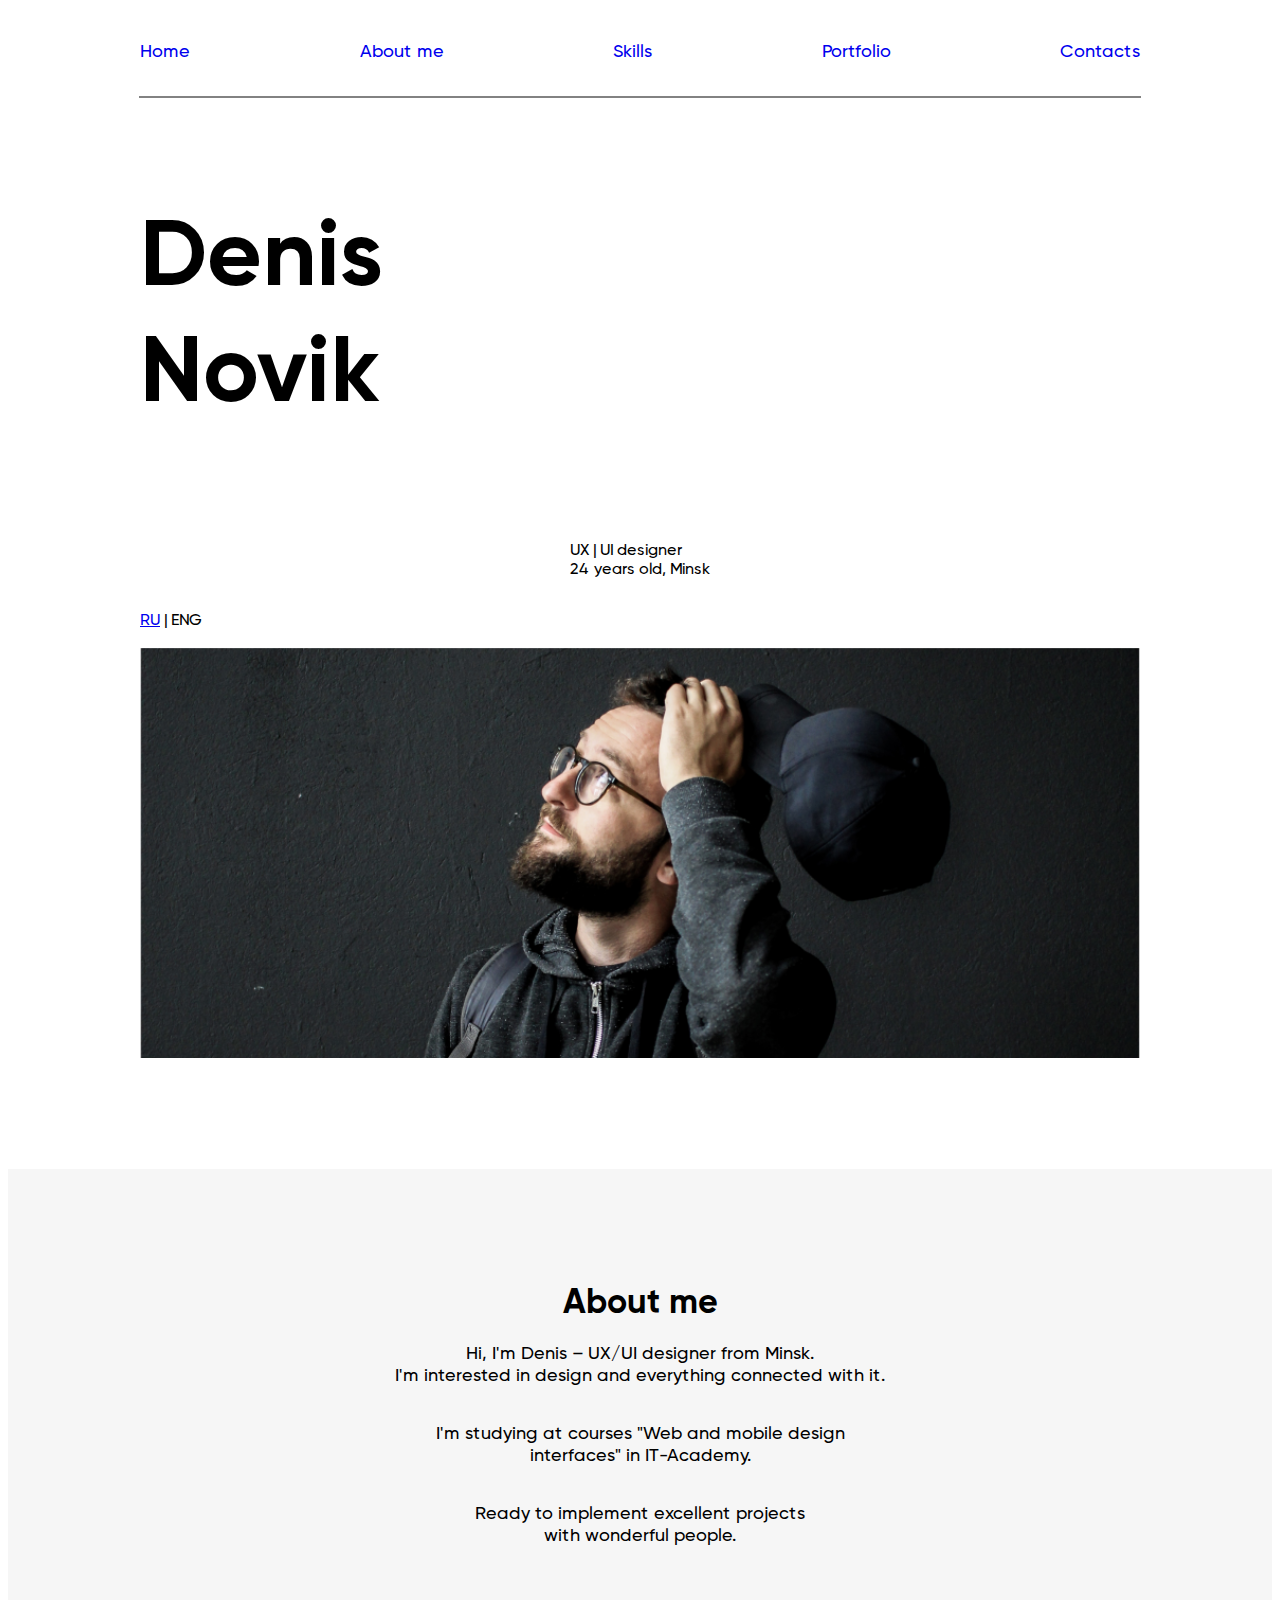
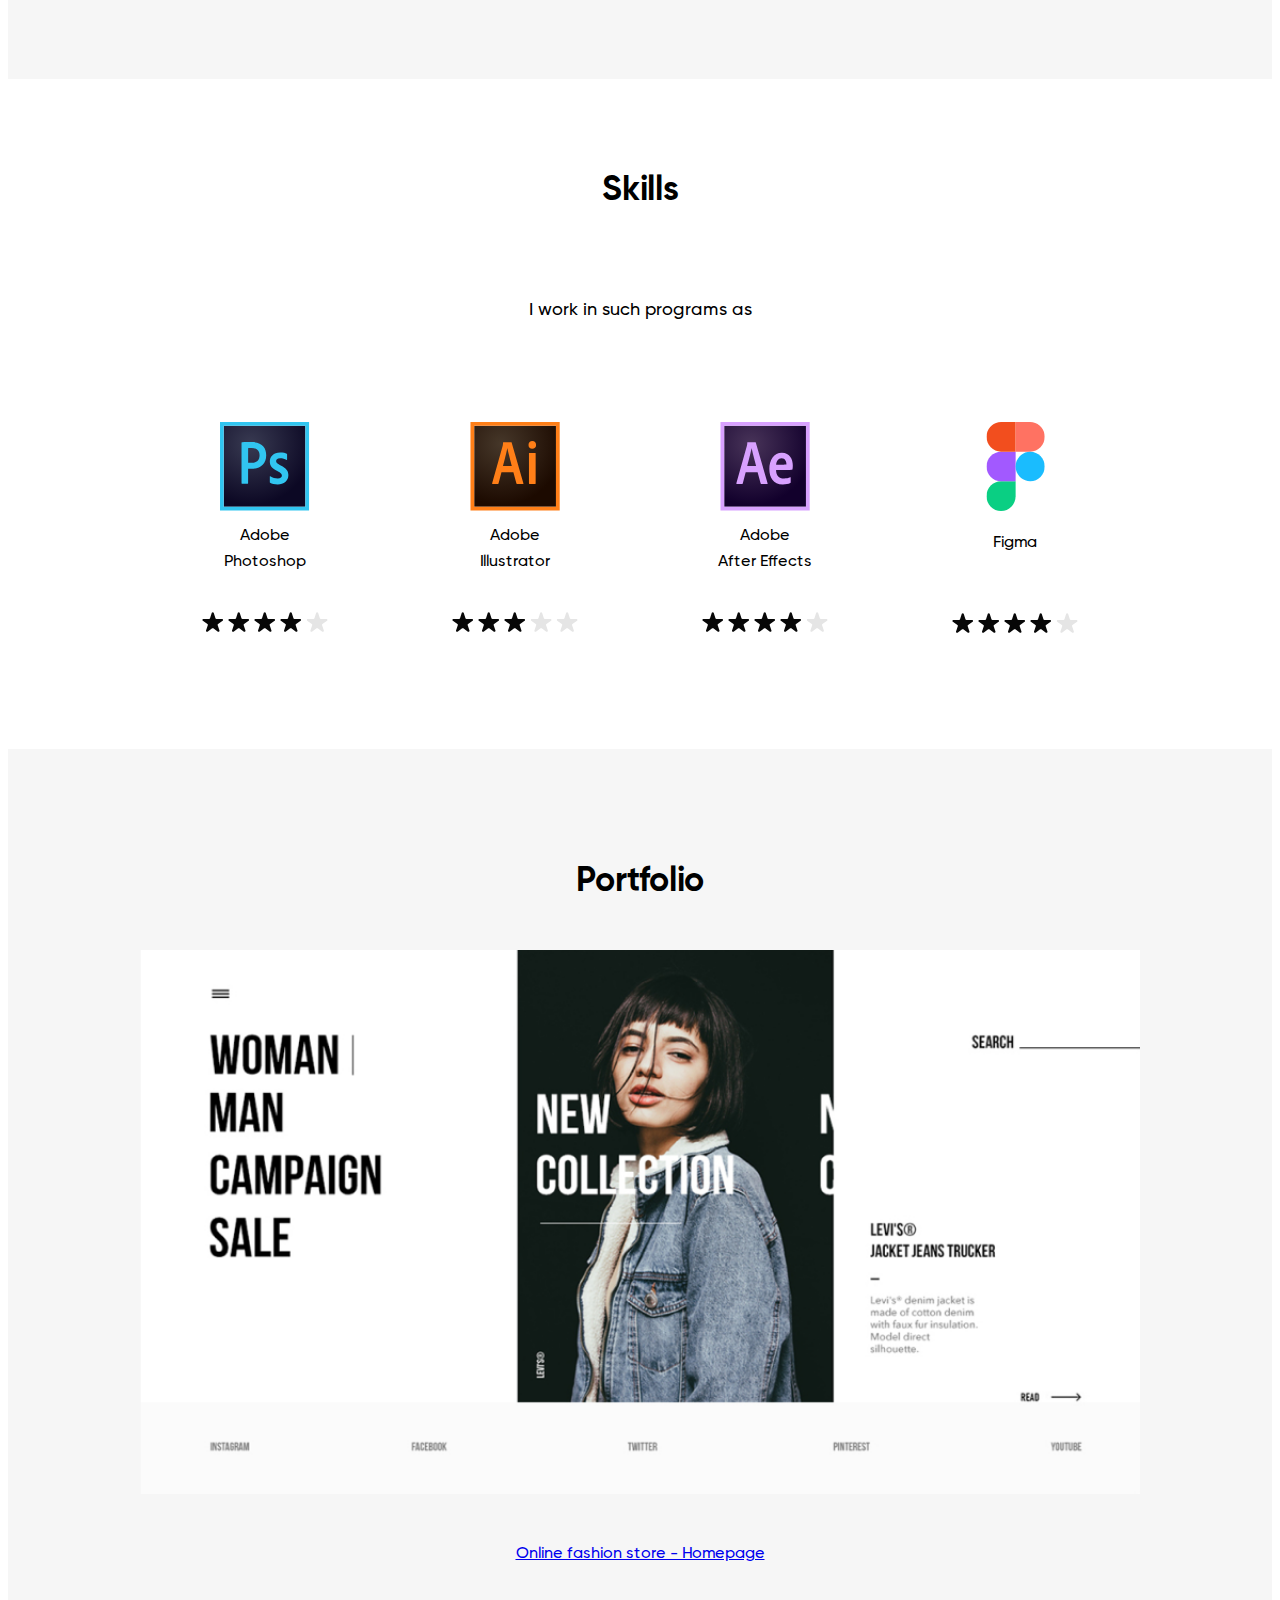
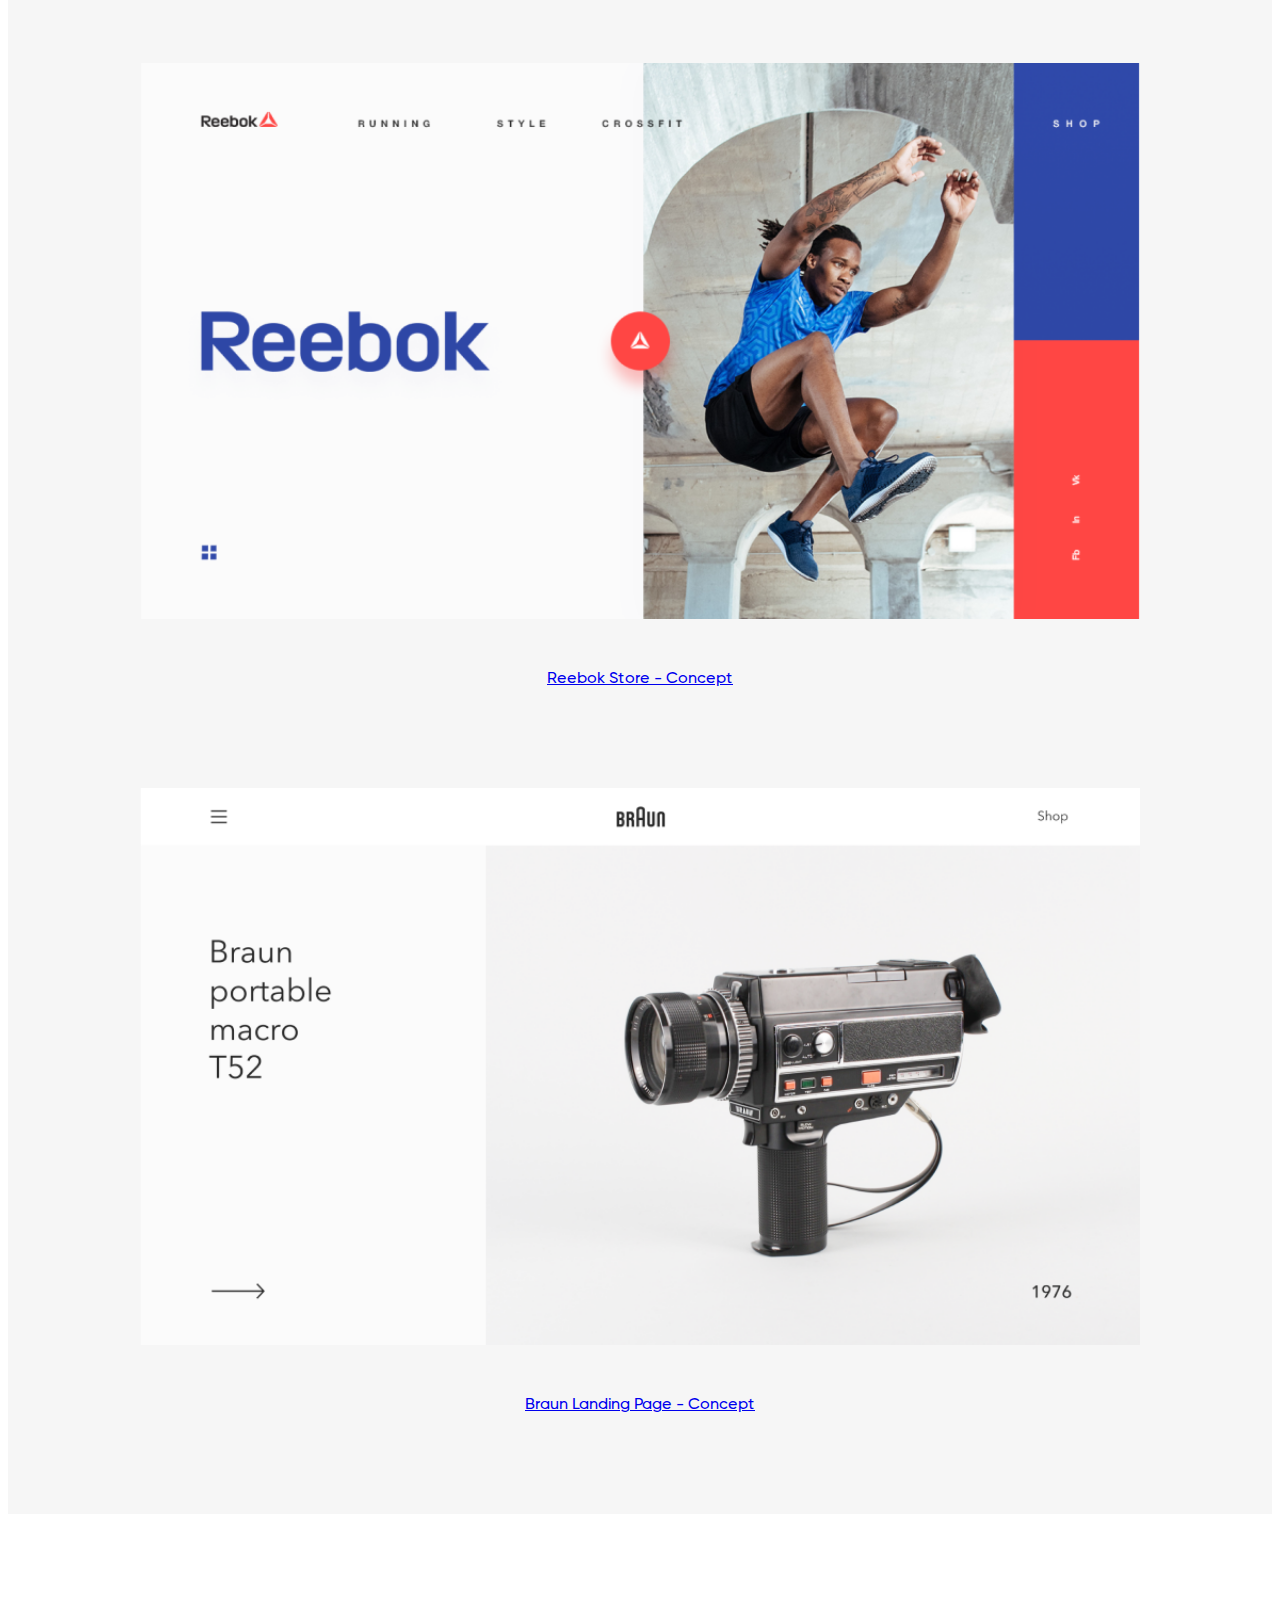
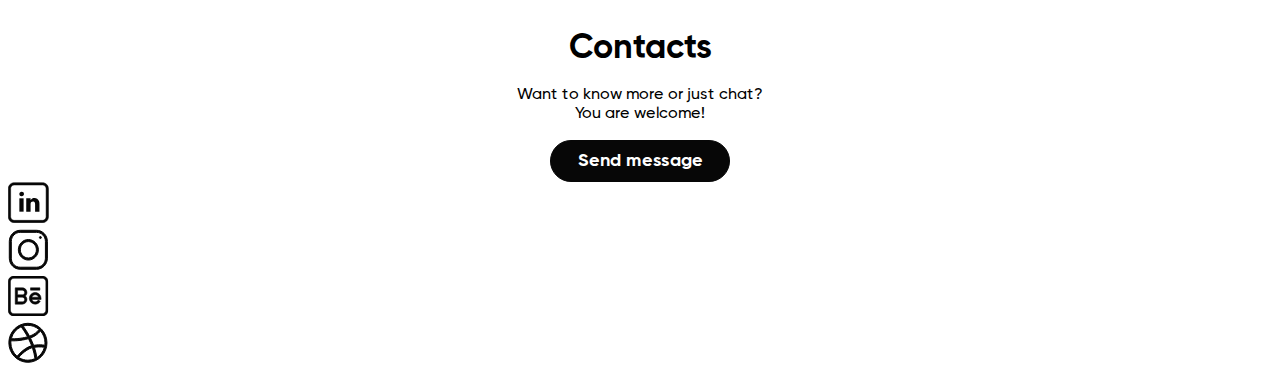
==== commit 53200f01: "почти закончил" ====
--- a/den4ik.html
+++ b/den4ik.html
@@ -1,233 +1,355 @@
 <!DOCTYPE html>
 <html lang="en">
+
 <head>
-    <meta charset="UTF-8">
-    <meta http-equiv="X-UA-Compatible" content="IE=edge">
-    <meta name="viewport" content="width=device-width, initial-scale=1.0">
-    <title>DenisNovik</title>
-
-    <!-- Normalize CSS -->
+  <meta charset="UTF-8">
+  <meta http-equiv="X-UA-Compatible" content="IE=edge">
+  <meta name="viewport" content="width=device-width, initial-scale=1.0">
+  <title>DenisNovik</title>
+
+  <!-- Normalize CSS -->
   <link rel="stylesheet" href="/css/normalize.css">
 
   <!-- Styles -->
   <link rel="stylesheet" href="/css/style.css">
 </head>
+
 <body>
 
-    <header class="header" id="header">
-        <div class="container">
-            <div class="header__row">
-                <p>Home</p>
-                <p>About me</p>
-                <p>Skills</p>
-                <p>Portfolio</p>
-                <p>Contacts</p>
+  <header class="header" id="header">
+    <div class="container">
+      <div class="header__row">
+        <a href="#">Home</a>
+        <a href="#">About&nbsp;me</a>
+        <a href="#">Skills</a>
+        <a href="#">Portfolio</a>
+        <a href="#">Contacts</a>
+      </div>
+    </div>
+    <div class="container header__underline"></div>
+  </header>
+
+  <main>
+    <section class="first-screen section">
+      <div class="container">
+        <div class="h1">
+          <h1>Denis <br> Novik</h1>
+        </div>
+        <div class="whoami">
+          <p>UX | UI designer
+            <br>
+            24 years old, Minsk
+          </p>
+        </div>
+        <div>
+          <p>
+            <a class="ru" href="#">RU</a>
+            | ENG
+          </p>
+        </div>
+        <div class="first-screen__den">
+          <img src="/assets/img/den4ik.png" alt="den4ik">
+        </div>
+      </div>
+    </section>
+
+    <section class="about-me section">
+      <div class="container">
+        <h2 class="about-me__title h2">About me</h2>
+        <div class="about-me__text">
+          <p>Hi, I'm Denis – UX/UI designer from Minsk.
+            <br>
+            I'm interested in design and everything connected with it.
+          </p>
+          <p>I'm studying at courses "Web and mobile design
+            <br>
+            interfaces" in IT-Academy.
+          </p>
+          <p>Ready to implement excellent projects
+            <br>
+            with wonderful people.
+          </p>
+        </div>
+      </div>
+    </section>
+
+    <section class="skills section">
+      <div class="container">
+        <h2 class="skills__title h2">Skills</h2>
+        <div class="skills__text">
+          <p>I work in such programs as</p>
+        </div>
+        <div class="container2">
+          <article class="skills-svg">
+              <svg class="skills-svg__icon" width="90" height="89" viewBox="0 0 90 89" fill="none" xmlns="http://www.w3.org/2000/svg">
+                <path d="M3.71291 3.7793H85.3783V84.6339H3.71291V3.7793Z" fill="url(#paint0_radial_254_449)" />
+                <path
+                  d="M3.71287 3.77927H85.3782V84.6338H3.71287V3.77927ZM0 88.4131H89.0733V0H0V88.4131ZM60.0664 36.2846C57.139 36.2846 56.1394 37.7927 56.1394 39.0464C56.1394 40.4091 56.7998 41.3539 60.7447 43.4253C66.564 46.296 68.3847 49.0578 68.3847 53.0915C68.3847 59.1419 63.8507 62.3943 57.728 62.3943C54.4971 62.3943 51.7125 61.722 50.1238 60.7772C49.856 60.6682 49.8203 60.4683 49.8203 60.1776V54.5995C49.8203 54.218 49.9988 54.1089 50.2666 54.2906C52.605 55.8351 55.2825 56.5255 57.728 56.5255C60.6555 56.5255 61.8872 55.2718 61.8872 53.582C61.8872 52.2193 61.0304 51.0201 57.2818 49.0396C52.0159 46.4777 49.8203 43.8795 49.8203 39.5188C49.8203 34.6494 53.5689 30.5975 60.0664 30.5975C63.2616 30.5975 65.4929 31.0881 66.7068 31.6514C67.0102 31.8331 67.0816 32.142 67.0816 32.4145V37.5928C67.0816 37.9017 66.9031 38.0834 66.5283 37.9744C64.886 36.9205 62.4762 36.2846 60.0664 36.2846ZM28.15 40.7725C29.0068 40.8452 29.6673 40.8452 31.1489 40.8452C35.4865 40.8452 39.5742 39.3008 39.5742 33.2866C39.5742 28.4899 36.6468 26.0733 31.7022 26.0733C30.2206 26.0733 28.8105 26.146 28.1322 26.1823L28.15 40.7725ZM21.5275 20.7133C21.5275 20.4408 22.0452 20.2591 22.3486 20.2591C24.7227 20.15 28.2571 20.0774 31.9164 20.0774C42.1982 20.0774 46.2146 25.8189 46.2146 33.1413C46.2146 42.7348 39.3779 46.8593 30.9882 46.8593C29.578 46.8593 29.0961 46.7866 28.0965 46.7866V61.2859C28.0965 61.5948 27.9894 61.7402 27.6502 61.7402H21.9738C21.6703 61.7402 21.5275 61.6311 21.5275 61.2859V20.7133Z"
+                  fill="#31C5F0" />
+                <defs>
+                  <radialGradient id="paint0_radial_254_449" cx="0" cy="0" r="1" gradientUnits="userSpaceOnUse"
+                    gradientTransform="translate(30.6173 21.9191) scale(62.0565 61.1565)">
+                    <stop stop-color="#34364E" stop-opacity="0.98" />
+                    <stop offset="1" stop-color="#0C0824" />
+                  </radialGradient>
+                </defs>
+              </svg>
+            <p class="skills-svg__title">Adobe</p>
+            <p class="skills-svg__title2">Photoshop</p>
+            <div class="stars1">
+              <svg width="22" height="20" viewBox="0 0 22 20" fill="none" xmlns="http://www.w3.org/2000/svg">
+                  <path d="M9.79329 0.859336C10.0931 -0.0609409 11.3951 -0.06094 11.6949 0.859337L13.446 6.23373C13.5801 6.64536 13.9639 6.92394 14.3968 6.92394H20.0576C21.0269 6.92394 21.4293 8.16497 20.6443 8.73373L16.0694 12.0484C15.7179 12.303 15.5709 12.7553 15.7053 13.168L17.4539 18.5346C17.7539 19.4554 16.7006 20.2224 15.9164 19.6542L11.3308 16.3318C10.9808 16.0782 10.5074 16.0782 10.1574 16.3318L5.57183 19.6542C4.78757 20.2224 3.73428 19.4554 4.0343 18.5346L5.78288 13.168C5.91733 12.7553 5.77025 12.303 5.41879 12.0484L0.843917 8.73373C0.0589104 8.16497 0.461241 6.92394 1.43064 6.92394H7.09139C7.52432 6.92394 7.90808 6.64536 8.0422 6.23373L9.79329 0.859336Z" fill="#070707"/>
+              </svg>
+              <svg width="22" height="20" viewBox="0 0 22 20" fill="none" xmlns="http://www.w3.org/2000/svg">
+                  <path d="M9.79329 0.859336C10.0931 -0.0609409 11.3951 -0.06094 11.6949 0.859337L13.446 6.23373C13.5801 6.64536 13.9639 6.92394 14.3968 6.92394H20.0576C21.0269 6.92394 21.4293 8.16497 20.6443 8.73373L16.0694 12.0484C15.7179 12.303 15.5709 12.7553 15.7053 13.168L17.4539 18.5346C17.7539 19.4554 16.7006 20.2224 15.9164 19.6542L11.3308 16.3318C10.9808 16.0782 10.5074 16.0782 10.1574 16.3318L5.57183 19.6542C4.78757 20.2224 3.73428 19.4554 4.0343 18.5346L5.78288 13.168C5.91733 12.7553 5.77025 12.303 5.41879 12.0484L0.843917 8.73373C0.0589104 8.16497 0.461241 6.92394 1.43064 6.92394H7.09139C7.52432 6.92394 7.90808 6.64536 8.0422 6.23373L9.79329 0.859336Z" fill="#070707"/>
+              </svg>
+              <svg width="22" height="20" viewBox="0 0 22 20" fill="none" xmlns="http://www.w3.org/2000/svg">
+                  <path d="M9.79329 0.859336C10.0931 -0.0609409 11.3951 -0.06094 11.6949 0.859337L13.446 6.23373C13.5801 6.64536 13.9639 6.92394 14.3968 6.92394H20.0576C21.0269 6.92394 21.4293 8.16497 20.6443 8.73373L16.0694 12.0484C15.7179 12.303 15.5709 12.7553 15.7053 13.168L17.4539 18.5346C17.7539 19.4554 16.7006 20.2224 15.9164 19.6542L11.3308 16.3318C10.9808 16.0782 10.5074 16.0782 10.1574 16.3318L5.57183 19.6542C4.78757 20.2224 3.73428 19.4554 4.0343 18.5346L5.78288 13.168C5.91733 12.7553 5.77025 12.303 5.41879 12.0484L0.843917 8.73373C0.0589104 8.16497 0.461241 6.92394 1.43064 6.92394H7.09139C7.52432 6.92394 7.90808 6.64536 8.0422 6.23373L9.79329 0.859336Z" fill="#070707"/>
+              </svg>
+              <svg width="22" height="20" viewBox="0 0 22 20" fill="none" xmlns="http://www.w3.org/2000/svg">
+                  <path d="M9.79329 0.859336C10.0931 -0.0609409 11.3951 -0.06094 11.6949 0.859337L13.446 6.23373C13.5801 6.64536 13.9639 6.92394 14.3968 6.92394H20.0576C21.0269 6.92394 21.4293 8.16497 20.6443 8.73373L16.0694 12.0484C15.7179 12.303 15.5709 12.7553 15.7053 13.168L17.4539 18.5346C17.7539 19.4554 16.7006 20.2224 15.9164 19.6542L11.3308 16.3318C10.9808 16.0782 10.5074 16.0782 10.1574 16.3318L5.57183 19.6542C4.78757 20.2224 3.73428 19.4554 4.0343 18.5346L5.78288 13.168C5.91733 12.7553 5.77025 12.303 5.41879 12.0484L0.843917 8.73373C0.0589104 8.16497 0.461241 6.92394 1.43064 6.92394H7.09139C7.52432 6.92394 7.90808 6.64536 8.0422 6.23373L9.79329 0.859336Z" fill="#070707"/>
+              </svg>
+              <svg width="22" height="20" viewBox="0 0 22 20" fill="none" xmlns="http://www.w3.org/2000/svg">
+                  <path d="M10.1817 0.859336C10.4816 -0.0609409 11.7835 -0.0609401 12.0834 0.859337L13.8345 6.23373C13.9686 6.64536 14.3523 6.92394 14.7853 6.92394H20.446C21.4154 6.92394 21.8177 8.16497 21.0327 8.73373L16.4579 12.0484C16.1064 12.303 15.9593 12.7553 16.0938 13.168L17.8423 18.5346C18.1424 19.4554 17.0891 20.2224 16.3048 19.6542L11.7193 16.3318C11.3692 16.0782 10.8959 16.0782 10.5458 16.3318L5.96029 19.6542C5.17603 20.2224 4.12274 19.4554 4.42276 18.5346L6.17133 13.168C6.30579 12.7553 6.15871 12.303 5.80725 12.0484L1.23238 8.73373C0.447369 8.16497 0.849699 6.92394 1.81909 6.92394H7.47985C7.91278 6.92394 8.29654 6.64536 8.43065 6.23373L10.1817 0.859336Z" fill="#E5E5E5"/>
+              </svg>
             </div>
-        </div>
-    <div class="header__underline"></div>
-    </header>
-
-    <main>
-        <section class="first-screen section">
-            <div class="container">
-                <div class="row">
-                    <div class="info">
-                        <h1>Denis Novik</h1>
-                        <p>UX | UI designer 24 years old, Minsk</p>
-                        <p>RU | ENG</p>
-                    </div>
-                    <div class="first-screen__den">
-                        <img src="/assets/img/den4ik.png" alt="den4ik">
-                    </div>
-                </div>
+          </article>
+          <article class="skills-svg">
+              <svg class="skills-svg__icon" width="90" height="89" viewBox="0 0 90 89" fill="none" xmlns="http://www.w3.org/2000/svg">
+                <path d="M4.20239 3.7832H85.9629V84.7881H4.20239V3.7832Z" fill="url(#paint0_radial_254_448)" />
+                <path
+                  d="M4.20239 3.78375H85.9629V84.7886H4.20239V3.78375ZM0.486816 88.5724H89.6963V0H0.486816V88.5724ZM58.9178 31.5797C58.9178 31.2705 59.025 31.1249 59.3644 31.1249H65.2057C65.5093 31.1249 65.6522 31.2341 65.6522 31.5797V61.4495C65.6522 61.7587 65.5808 61.9043 65.2057 61.9043H59.4358C59.0607 61.9043 58.9535 61.7224 58.9535 61.4131V31.5797H58.9178ZM58.5069 22.9753C58.5069 20.5559 60.1861 19.1188 62.2939 19.1188C64.5626 19.1188 66.081 20.6651 66.081 22.9753C66.081 25.4675 64.4911 26.8319 62.2225 26.8319C60.0789 26.85 58.5069 25.4857 58.5069 22.9753ZM41.7868 44.0224C40.7508 39.8203 38.2856 30.6702 37.3567 26.2315H37.2853C36.4993 30.652 34.5343 38.1467 32.9802 44.0224H41.7868ZM31.4618 50.1528L28.5322 61.5041C28.4608 61.8133 28.3536 61.8861 27.9785 61.8861H22.5123C22.1372 61.8861 22.0657 61.7769 22.1372 61.3221L32.6944 23.703C32.873 23.0299 32.9981 22.4114 33.0695 20.5559C33.0695 20.2831 33.1767 20.1739 33.3732 20.1739H41.1795C41.4474 20.1739 41.5546 20.2467 41.6261 20.5559L53.4516 61.3949C53.523 61.7042 53.4516 61.8861 53.1479 61.8861H46.9851C46.6814 61.8861 46.5028 61.8133 46.4313 61.5404L43.3767 50.1528H31.4618Z"
+                  fill="#FF7F18" />
+                <defs>
+                  <radialGradient id="paint0_radial_254_448" cx="0" cy="0" r="1" gradientUnits="userSpaceOnUse"
+                    gradientTransform="translate(31.157 21.9605) scale(62.1406 61.2673)">
+                    <stop stop-color="#423325" stop-opacity="0.98" />
+                    <stop offset="1" stop-color="#1C0A00" />
+                  </radialGradient>
+                </defs>
+              </svg>
+            <p class="skills-svg__title">Adobe</p>
+            <p class="skills-svg__title2">Illustrator</p>
+            <div class="stars1">
+              <svg width="22" height="20" viewBox="0 0 22 20" fill="none" xmlns="http://www.w3.org/2000/svg">
+                <path d="M9.79329 0.859336C10.0931 -0.0609409 11.3951 -0.06094 11.6949 0.859337L13.446 6.23373C13.5801 6.64536 13.9639 6.92394 14.3968 6.92394H20.0576C21.0269 6.92394 21.4293 8.16497 20.6443 8.73373L16.0694 12.0484C15.7179 12.303 15.5709 12.7553 15.7053 13.168L17.4539 18.5346C17.7539 19.4554 16.7006 20.2224 15.9164 19.6542L11.3308 16.3318C10.9808 16.0782 10.5074 16.0782 10.1574 16.3318L5.57183 19.6542C4.78757 20.2224 3.73428 19.4554 4.0343 18.5346L5.78288 13.168C5.91733 12.7553 5.77025 12.303 5.41879 12.0484L0.843917 8.73373C0.0589104 8.16497 0.461241 6.92394 1.43064 6.92394H7.09139C7.52432 6.92394 7.90808 6.64536 8.0422 6.23373L9.79329 0.859336Z" fill="#070707"/>
+              </svg>
+              <svg width="22" height="20" viewBox="0 0 22 20" fill="none" xmlns="http://www.w3.org/2000/svg">
+                <path d="M9.79329 0.859336C10.0931 -0.0609409 11.3951 -0.06094 11.6949 0.859337L13.446 6.23373C13.5801 6.64536 13.9639 6.92394 14.3968 6.92394H20.0576C21.0269 6.92394 21.4293 8.16497 20.6443 8.73373L16.0694 12.0484C15.7179 12.303 15.5709 12.7553 15.7053 13.168L17.4539 18.5346C17.7539 19.4554 16.7006 20.2224 15.9164 19.6542L11.3308 16.3318C10.9808 16.0782 10.5074 16.0782 10.1574 16.3318L5.57183 19.6542C4.78757 20.2224 3.73428 19.4554 4.0343 18.5346L5.78288 13.168C5.91733 12.7553 5.77025 12.303 5.41879 12.0484L0.843917 8.73373C0.0589104 8.16497 0.461241 6.92394 1.43064 6.92394H7.09139C7.52432 6.92394 7.90808 6.64536 8.0422 6.23373L9.79329 0.859336Z" fill="#070707"/>
+              </svg>
+              <svg width="22" height="20" viewBox="0 0 22 20" fill="none" xmlns="http://www.w3.org/2000/svg">
+                <path d="M9.79329 0.859336C10.0931 -0.0609409 11.3951 -0.06094 11.6949 0.859337L13.446 6.23373C13.5801 6.64536 13.9639 6.92394 14.3968 6.92394H20.0576C21.0269 6.92394 21.4293 8.16497 20.6443 8.73373L16.0694 12.0484C15.7179 12.303 15.5709 12.7553 15.7053 13.168L17.4539 18.5346C17.7539 19.4554 16.7006 20.2224 15.9164 19.6542L11.3308 16.3318C10.9808 16.0782 10.5074 16.0782 10.1574 16.3318L5.57183 19.6542C4.78757 20.2224 3.73428 19.4554 4.0343 18.5346L5.78288 13.168C5.91733 12.7553 5.77025 12.303 5.41879 12.0484L0.843917 8.73373C0.0589104 8.16497 0.461241 6.92394 1.43064 6.92394H7.09139C7.52432 6.92394 7.90808 6.64536 8.0422 6.23373L9.79329 0.859336Z" fill="#070707"/>
+              </svg>
+              <svg width="22" height="20" viewBox="0 0 22 20" fill="none" xmlns="http://www.w3.org/2000/svg">
+                <path d="M10.1817 0.859336C10.4816 -0.0609409 11.7835 -0.0609401 12.0834 0.859337L13.8345 6.23373C13.9686 6.64536 14.3523 6.92394 14.7853 6.92394H20.446C21.4154 6.92394 21.8177 8.16497 21.0327 8.73373L16.4579 12.0484C16.1064 12.303 15.9593 12.7553 16.0938 13.168L17.8423 18.5346C18.1424 19.4554 17.0891 20.2224 16.3048 19.6542L11.7193 16.3318C11.3692 16.0782 10.8959 16.0782 10.5458 16.3318L5.96029 19.6542C5.17603 20.2224 4.12274 19.4554 4.42276 18.5346L6.17133 13.168C6.30579 12.7553 6.15871 12.303 5.80725 12.0484L1.23238 8.73373C0.447369 8.16497 0.849699 6.92394 1.81909 6.92394H7.47985C7.91278 6.92394 8.29654 6.64536 8.43065 6.23373L10.1817 0.859336Z" fill="#E5E5E5"/>
+              </svg>
+              <svg width="22" height="20" viewBox="0 0 22 20" fill="none" xmlns="http://www.w3.org/2000/svg">
+                <path d="M10.1817 0.859336C10.4816 -0.0609409 11.7835 -0.0609401 12.0834 0.859337L13.8345 6.23373C13.9686 6.64536 14.3523 6.92394 14.7853 6.92394H20.446C21.4154 6.92394 21.8177 8.16497 21.0327 8.73373L16.4579 12.0484C16.1064 12.303 15.9593 12.7553 16.0938 13.168L17.8423 18.5346C18.1424 19.4554 17.0891 20.2224 16.3048 19.6542L11.7193 16.3318C11.3692 16.0782 10.8959 16.0782 10.5458 16.3318L5.96029 19.6542C5.17603 20.2224 4.12274 19.4554 4.42276 18.5346L6.17133 13.168C6.30579 12.7553 6.15871 12.303 5.80725 12.0484L1.23238 8.73373C0.447369 8.16497 0.849699 6.92394 1.81909 6.92394H7.47985C7.91278 6.92394 8.29654 6.64536 8.43065 6.23373L10.1817 0.859336Z" fill="#E5E5E5"/>
+              </svg>
             </div>
-        </section>
-
-        <section class="about-me section">
-            <div class="container">
-                <h2 class="section__title h2">About me</h2>
-                <div class="about-me__text">
-                    <p>Hi, I'm Denis – UX/UI designer from Minsk. 
-                        I'm interested in design and everything connected with it.
-                    </p>
-                    <p>I'm studying at courses "Web and mobile design 
-                        interfaces" in IT-Academy.
-                    </p>
-                    <p>Ready to implement excellent projects
-                        with wonderful people.
-                    </p>
-                </div>
+          </article>
+          <article class="skills-svg">
+            <svg class="skills-svg__icon" width="90" height="89" viewBox="0 0 90 89" fill="none" xmlns="http://www.w3.org/2000/svg">
+                <path d="M4.20239 3.7832H85.9629V84.7881H4.20239V3.7832Z" fill="url(#paint0_radial_254_447)" />
+                <path
+                  d="M4.20239 3.78375H85.9629V84.7886H4.20239V3.78375ZM0.486816 88.5724H89.6964V0H0.486816V88.5724ZM63.598 42.6945C65.4915 42.6945 66.1703 42.6945 66.349 42.6217C66.349 42.3488 66.4204 42.1669 66.4204 41.985C66.4204 39.9476 65.4558 36.1639 61.5973 36.1639C58.0246 36.1639 56.5063 39.3473 56.1311 42.7127H63.598V42.6945ZM56.0597 47.8789C56.1311 52.9906 58.507 56.4287 64.1696 56.4287C66.3668 56.4287 68.2603 56.1195 70.2253 55.2645C70.4933 55.1554 70.6719 55.1917 70.6719 55.5374V60.2671C70.6719 60.6491 70.5647 60.831 70.2968 61.0311C68.3318 62.0134 65.8667 62.4682 62.8299 62.4682C53.0229 62.4682 49.3431 55.0826 49.3431 46.8784C49.3431 37.9466 53.8804 30.6338 61.8653 30.6338C69.9752 30.6338 72.7976 37.5646 72.7976 43.2038C72.7976 45.0229 72.6905 46.4964 72.494 47.2241C72.4225 47.5333 72.3153 47.6424 72.0116 47.7152C71.2614 47.8244 69.0821 47.9881 65.8131 47.9881H56.0775V47.8789H56.0597ZM36.1242 44.0224C35.0881 39.8203 32.5515 30.6702 31.6226 26.2315H31.5512C30.7652 30.652 28.7288 38.1467 27.2104 44.0224H36.1242ZM25.692 50.1528L22.7624 61.4677C22.691 61.7769 22.5838 61.8861 22.2086 61.8861H16.7246C16.3495 61.8861 16.278 61.7769 16.3495 61.3221L26.9067 23.7394C27.0853 23.0663 27.2104 22.5206 27.2818 20.6287C27.2818 20.3558 27.389 20.2467 27.5855 20.2467H35.3918C35.6597 20.2467 35.7669 20.3194 35.8384 20.6287L47.646 61.3949C47.7175 61.7042 47.646 61.8861 47.3424 61.8861H41.2152C40.9116 61.8861 40.7329 61.7769 40.6615 61.5041L37.6068 50.1528H25.692Z"
+                  fill="#D8A1FF" />
+                <defs>
+                  <radialGradient id="paint0_radial_254_447" cx="0" cy="0" r="1" gradientUnits="userSpaceOnUse"
+                    gradientTransform="translate(31.1549 21.9444) scale(62.1407 61.2673)">
+                    <stop stop-color="#442F55" stop-opacity="0.98" />
+                    <stop offset="1" stop-color="#12002C" />
+                  </radialGradient>
+                </defs>
+            <p class="skills-svg__title">Adobe</p>
+            <p class="skills-svg__title2">After Effects</p>
+            <div class="stars1">
+              <svg width="22" height="20" viewBox="0 0 22 20" fill="none" xmlns="http://www.w3.org/2000/svg">
+                  <path d="M9.79329 0.859336C10.0931 -0.0609409 11.3951 -0.06094 11.6949 0.859337L13.446 6.23373C13.5801 6.64536 13.9639 6.92394 14.3968 6.92394H20.0576C21.0269 6.92394 21.4293 8.16497 20.6443 8.73373L16.0694 12.0484C15.7179 12.303 15.5709 12.7553 15.7053 13.168L17.4539 18.5346C17.7539 19.4554 16.7006 20.2224 15.9164 19.6542L11.3308 16.3318C10.9808 16.0782 10.5074 16.0782 10.1574 16.3318L5.57183 19.6542C4.78757 20.2224 3.73428 19.4554 4.0343 18.5346L5.78288 13.168C5.91733 12.7553 5.77025 12.303 5.41879 12.0484L0.843917 8.73373C0.0589104 8.16497 0.461241 6.92394 1.43064 6.92394H7.09139C7.52432 6.92394 7.90808 6.64536 8.0422 6.23373L9.79329 0.859336Z" fill="#070707"/>
+              </svg>
+              <svg width="22" height="20" viewBox="0 0 22 20" fill="none" xmlns="http://www.w3.org/2000/svg">
+                  <path d="M9.79329 0.859336C10.0931 -0.0609409 11.3951 -0.06094 11.6949 0.859337L13.446 6.23373C13.5801 6.64536 13.9639 6.92394 14.3968 6.92394H20.0576C21.0269 6.92394 21.4293 8.16497 20.6443 8.73373L16.0694 12.0484C15.7179 12.303 15.5709 12.7553 15.7053 13.168L17.4539 18.5346C17.7539 19.4554 16.7006 20.2224 15.9164 19.6542L11.3308 16.3318C10.9808 16.0782 10.5074 16.0782 10.1574 16.3318L5.57183 19.6542C4.78757 20.2224 3.73428 19.4554 4.0343 18.5346L5.78288 13.168C5.91733 12.7553 5.77025 12.303 5.41879 12.0484L0.843917 8.73373C0.0589104 8.16497 0.461241 6.92394 1.43064 6.92394H7.09139C7.52432 6.92394 7.90808 6.64536 8.0422 6.23373L9.79329 0.859336Z" fill="#070707"/>
+              </svg>
+              <svg width="22" height="20" viewBox="0 0 22 20" fill="none" xmlns="http://www.w3.org/2000/svg">
+                  <path d="M9.79329 0.859336C10.0931 -0.0609409 11.3951 -0.06094 11.6949 0.859337L13.446 6.23373C13.5801 6.64536 13.9639 6.92394 14.3968 6.92394H20.0576C21.0269 6.92394 21.4293 8.16497 20.6443 8.73373L16.0694 12.0484C15.7179 12.303 15.5709 12.7553 15.7053 13.168L17.4539 18.5346C17.7539 19.4554 16.7006 20.2224 15.9164 19.6542L11.3308 16.3318C10.9808 16.0782 10.5074 16.0782 10.1574 16.3318L5.57183 19.6542C4.78757 20.2224 3.73428 19.4554 4.0343 18.5346L5.78288 13.168C5.91733 12.7553 5.77025 12.303 5.41879 12.0484L0.843917 8.73373C0.0589104 8.16497 0.461241 6.92394 1.43064 6.92394H7.09139C7.52432 6.92394 7.90808 6.64536 8.0422 6.23373L9.79329 0.859336Z" fill="#070707"/>
+              </svg>
+              <svg width="22" height="20" viewBox="0 0 22 20" fill="none" xmlns="http://www.w3.org/2000/svg">
+                  <path d="M9.79329 0.859336C10.0931 -0.0609409 11.3951 -0.06094 11.6949 0.859337L13.446 6.23373C13.5801 6.64536 13.9639 6.92394 14.3968 6.92394H20.0576C21.0269 6.92394 21.4293 8.16497 20.6443 8.73373L16.0694 12.0484C15.7179 12.303 15.5709 12.7553 15.7053 13.168L17.4539 18.5346C17.7539 19.4554 16.7006 20.2224 15.9164 19.6542L11.3308 16.3318C10.9808 16.0782 10.5074 16.0782 10.1574 16.3318L5.57183 19.6542C4.78757 20.2224 3.73428 19.4554 4.0343 18.5346L5.78288 13.168C5.91733 12.7553 5.77025 12.303 5.41879 12.0484L0.843917 8.73373C0.0589104 8.16497 0.461241 6.92394 1.43064 6.92394H7.09139C7.52432 6.92394 7.90808 6.64536 8.0422 6.23373L9.79329 0.859336Z" fill="#070707"/>
+              </svg>
+              <svg width="22" height="20" viewBox="0 0 22 20" fill="none" xmlns="http://www.w3.org/2000/svg">
+                  <path d="M10.1817 0.859336C10.4816 -0.0609409 11.7835 -0.0609401 12.0834 0.859337L13.8345 6.23373C13.9686 6.64536 14.3523 6.92394 14.7853 6.92394H20.446C21.4154 6.92394 21.8177 8.16497 21.0327 8.73373L16.4579 12.0484C16.1064 12.303 15.9593 12.7553 16.0938 13.168L17.8423 18.5346C18.1424 19.4554 17.0891 20.2224 16.3048 19.6542L11.7193 16.3318C11.3692 16.0782 10.8959 16.0782 10.5458 16.3318L5.96029 19.6542C5.17603 20.2224 4.12274 19.4554 4.42276 18.5346L6.17133 13.168C6.30579 12.7553 6.15871 12.303 5.80725 12.0484L1.23238 8.73373C0.447369 8.16497 0.849699 6.92394 1.81909 6.92394H7.47985C7.91278 6.92394 8.29654 6.64536 8.43065 6.23373L10.1817 0.859336Z" fill="#E5E5E5"/>
+              </svg>
             </div>
-        </section>
-
-        <section class="skills section">
-            <div class="container">
-                <h2 class="section__title h2">Skills</h2>
-                <div class="skills__text">
-                    <p>I work in such programs as</p>
-                </div>
-                <article class="skills-svg">
-                    <div class="skills-svg__icon">
-                        <svg width="90" height="89" viewBox="0 0 90 89" fill="none" xmlns="http://www.w3.org/2000/svg">
-                            <path d="M3.71291 3.7793H85.3783V84.6339H3.71291V3.7793Z" fill="url(#paint0_radial_254_449)"/>
-                            <path d="M3.71287 3.77927H85.3782V84.6338H3.71287V3.77927ZM0 88.4131H89.0733V0H0V88.4131ZM60.0664 36.2846C57.139 36.2846 56.1394 37.7927 56.1394 39.0464C56.1394 40.4091 56.7998 41.3539 60.7447 43.4253C66.564 46.296 68.3847 49.0578 68.3847 53.0915C68.3847 59.1419 63.8507 62.3943 57.728 62.3943C54.4971 62.3943 51.7125 61.722 50.1238 60.7772C49.856 60.6682 49.8203 60.4683 49.8203 60.1776V54.5995C49.8203 54.218 49.9988 54.1089 50.2666 54.2906C52.605 55.8351 55.2825 56.5255 57.728 56.5255C60.6555 56.5255 61.8872 55.2718 61.8872 53.582C61.8872 52.2193 61.0304 51.0201 57.2818 49.0396C52.0159 46.4777 49.8203 43.8795 49.8203 39.5188C49.8203 34.6494 53.5689 30.5975 60.0664 30.5975C63.2616 30.5975 65.4929 31.0881 66.7068 31.6514C67.0102 31.8331 67.0816 32.142 67.0816 32.4145V37.5928C67.0816 37.9017 66.9031 38.0834 66.5283 37.9744C64.886 36.9205 62.4762 36.2846 60.0664 36.2846ZM28.15 40.7725C29.0068 40.8452 29.6673 40.8452 31.1489 40.8452C35.4865 40.8452 39.5742 39.3008 39.5742 33.2866C39.5742 28.4899 36.6468 26.0733 31.7022 26.0733C30.2206 26.0733 28.8105 26.146 28.1322 26.1823L28.15 40.7725ZM21.5275 20.7133C21.5275 20.4408 22.0452 20.2591 22.3486 20.2591C24.7227 20.15 28.2571 20.0774 31.9164 20.0774C42.1982 20.0774 46.2146 25.8189 46.2146 33.1413C46.2146 42.7348 39.3779 46.8593 30.9882 46.8593C29.578 46.8593 29.0961 46.7866 28.0965 46.7866V61.2859C28.0965 61.5948 27.9894 61.7402 27.6502 61.7402H21.9738C21.6703 61.7402 21.5275 61.6311 21.5275 61.2859V20.7133Z" fill="#31C5F0"/>
-                            <defs>
-                                <radialGradient id="paint0_radial_254_449" cx="0" cy="0" r="1" gradientUnits="userSpaceOnUse" gradientTransform="translate(30.6173 21.9191) scale(62.0565 61.1565)">
-                                    <stop stop-color="#34364E" stop-opacity="0.98"/>
-                                    <stop offset="1" stop-color="#0C0824"/>
-                                </radialGradient>
-                            </defs>
-                        </svg>
-                        <p class="skills-svg__title">Adobe Photoshop</p>
-                    </div>
-                  </article>
-                  <article class="skills-svg">
-                    <div class="skills-svg__icon">
-                        <svg width="90" height="89" viewBox="0 0 90 89" fill="none" xmlns="http://www.w3.org/2000/svg">
-                            <path d="M4.20239 3.7832H85.9629V84.7881H4.20239V3.7832Z" fill="url(#paint0_radial_254_448)"/>
-                            <path d="M4.20239 3.78375H85.9629V84.7886H4.20239V3.78375ZM0.486816 88.5724H89.6963V0H0.486816V88.5724ZM58.9178 31.5797C58.9178 31.2705 59.025 31.1249 59.3644 31.1249H65.2057C65.5093 31.1249 65.6522 31.2341 65.6522 31.5797V61.4495C65.6522 61.7587 65.5808 61.9043 65.2057 61.9043H59.4358C59.0607 61.9043 58.9535 61.7224 58.9535 61.4131V31.5797H58.9178ZM58.5069 22.9753C58.5069 20.5559 60.1861 19.1188 62.2939 19.1188C64.5626 19.1188 66.081 20.6651 66.081 22.9753C66.081 25.4675 64.4911 26.8319 62.2225 26.8319C60.0789 26.85 58.5069 25.4857 58.5069 22.9753ZM41.7868 44.0224C40.7508 39.8203 38.2856 30.6702 37.3567 26.2315H37.2853C36.4993 30.652 34.5343 38.1467 32.9802 44.0224H41.7868ZM31.4618 50.1528L28.5322 61.5041C28.4608 61.8133 28.3536 61.8861 27.9785 61.8861H22.5123C22.1372 61.8861 22.0657 61.7769 22.1372 61.3221L32.6944 23.703C32.873 23.0299 32.9981 22.4114 33.0695 20.5559C33.0695 20.2831 33.1767 20.1739 33.3732 20.1739H41.1795C41.4474 20.1739 41.5546 20.2467 41.6261 20.5559L53.4516 61.3949C53.523 61.7042 53.4516 61.8861 53.1479 61.8861H46.9851C46.6814 61.8861 46.5028 61.8133 46.4313 61.5404L43.3767 50.1528H31.4618Z" fill="#FF7F18"/>
-                            <defs>
-                            <radialGradient id="paint0_radial_254_448" cx="0" cy="0" r="1" gradientUnits="userSpaceOnUse" gradientTransform="translate(31.157 21.9605) scale(62.1406 61.2673)">
-                            <stop stop-color="#423325" stop-opacity="0.98"/>
-                            <stop offset="1" stop-color="#1C0A00"/>
-                            </radialGradient>
-                            </defs>
-                        </svg>
-                        <p class="skills-svg__title">Adobe Illustrator</p>
-                    </div>
-                  </article>
-                  <article class="skills-svg">
-                    <div class="skills-svg__icon">
-                        <svg width="90" height="89" viewBox="0 0 90 89" fill="none" xmlns="http://www.w3.org/2000/svg">
-                            <path d="M4.20239 3.7832H85.9629V84.7881H4.20239V3.7832Z" fill="url(#paint0_radial_254_447)"/>
-                            <path d="M4.20239 3.78375H85.9629V84.7886H4.20239V3.78375ZM0.486816 88.5724H89.6964V0H0.486816V88.5724ZM63.598 42.6945C65.4915 42.6945 66.1703 42.6945 66.349 42.6217C66.349 42.3488 66.4204 42.1669 66.4204 41.985C66.4204 39.9476 65.4558 36.1639 61.5973 36.1639C58.0246 36.1639 56.5063 39.3473 56.1311 42.7127H63.598V42.6945ZM56.0597 47.8789C56.1311 52.9906 58.507 56.4287 64.1696 56.4287C66.3668 56.4287 68.2603 56.1195 70.2253 55.2645C70.4933 55.1554 70.6719 55.1917 70.6719 55.5374V60.2671C70.6719 60.6491 70.5647 60.831 70.2968 61.0311C68.3318 62.0134 65.8667 62.4682 62.8299 62.4682C53.0229 62.4682 49.3431 55.0826 49.3431 46.8784C49.3431 37.9466 53.8804 30.6338 61.8653 30.6338C69.9752 30.6338 72.7976 37.5646 72.7976 43.2038C72.7976 45.0229 72.6905 46.4964 72.494 47.2241C72.4225 47.5333 72.3153 47.6424 72.0116 47.7152C71.2614 47.8244 69.0821 47.9881 65.8131 47.9881H56.0775V47.8789H56.0597ZM36.1242 44.0224C35.0881 39.8203 32.5515 30.6702 31.6226 26.2315H31.5512C30.7652 30.652 28.7288 38.1467 27.2104 44.0224H36.1242ZM25.692 50.1528L22.7624 61.4677C22.691 61.7769 22.5838 61.8861 22.2086 61.8861H16.7246C16.3495 61.8861 16.278 61.7769 16.3495 61.3221L26.9067 23.7394C27.0853 23.0663 27.2104 22.5206 27.2818 20.6287C27.2818 20.3558 27.389 20.2467 27.5855 20.2467H35.3918C35.6597 20.2467 35.7669 20.3194 35.8384 20.6287L47.646 61.3949C47.7175 61.7042 47.646 61.8861 47.3424 61.8861H41.2152C40.9116 61.8861 40.7329 61.7769 40.6615 61.5041L37.6068 50.1528H25.692Z" fill="#D8A1FF"/>
-                            <defs>
-                            <radialGradient id="paint0_radial_254_447" cx="0" cy="0" r="1" gradientUnits="userSpaceOnUse" gradientTransform="translate(31.1549 21.9444) scale(62.1407 61.2673)">
-                            <stop stop-color="#442F55" stop-opacity="0.98"/>
-                            <stop offset="1" stop-color="#12002C"/>
-                            </radialGradient>
-                            </defs>
-                        </svg>
-                        <p class="skills-svg__title">Adobe After Effects</p>
-                    </div>
-                  </article>
-                  <article class="skills-svg">
-                    <div class="skills-svg__icon">
-                        <svg width="59" height="89" viewBox="0 0 59 89" fill="none" xmlns="http://www.w3.org/2000/svg">
-                            <g clip-path="url(#clip0_254_450)">
-                            <path d="M15.0455 88.9913C23.084 88.9913 29.6041 82.3515 29.6041 74.1655V59.3398H15.0455C7.00695 59.3398 0.486816 65.9796 0.486816 74.1655C0.486816 82.3515 7.00695 88.9913 15.0455 88.9913Z" fill="#0ACF83"/>
-                            <path d="M0.486816 44.4956C0.486816 36.3097 7.00695 29.6699 15.0455 29.6699H29.6041V59.3395H15.0455C7.00695 59.3213 0.486816 52.6816 0.486816 44.4956Z" fill="#A259FF"/>
-                            <path d="M0.486816 14.8257C0.486816 6.63973 7.00695 0 15.0455 0H29.6041V29.6696H15.0455C7.00695 29.6696 0.486816 23.0117 0.486816 14.8257Z" fill="#F24E1E"/>
-                            <path d="M29.6219 0H44.1806C52.2191 0 58.7392 6.63973 58.7392 14.8257C58.7392 23.0117 52.2191 29.6514 44.1806 29.6514H29.6219V0Z" fill="#FF7262"/>
-                            <path d="M58.7392 44.4956C58.7392 52.6816 52.2191 59.3213 44.1806 59.3213C36.1421 59.3213 29.6219 52.6816 29.6219 44.4956C29.6219 36.3097 36.1421 29.6699 44.1806 29.6699C52.2191 29.6699 58.7392 36.3097 58.7392 44.4956Z" fill="#1ABCFE"/>
-                            </g>
-                            <defs>
-                            <clipPath id="clip0_254_450">
-                            <rect width="58.2524" height="88.9906" fill="white" transform="translate(0.486816)"/>
-                            </clipPath>
-                            </defs>
-                        </svg>
-                        <p class="skills-svg__title">Figma</p>
-                    </div>
-                  </article>
+          </article>
+          <article class="skills-svg">
+              <svg class="skills-svg__icon" width="59" height="89" viewBox="0 0 59 89" fill="none" xmlns="http://www.w3.org/2000/svg">
+                <g clip-path="url(#clip0_254_450)">
+                  <path
+                    d="M15.0455 88.9913C23.084 88.9913 29.6041 82.3515 29.6041 74.1655V59.3398H15.0455C7.00695 59.3398 0.486816 65.9796 0.486816 74.1655C0.486816 82.3515 7.00695 88.9913 15.0455 88.9913Z"
+                    fill="#0ACF83" />
+                  <path
+                    d="M0.486816 44.4956C0.486816 36.3097 7.00695 29.6699 15.0455 29.6699H29.6041V59.3395H15.0455C7.00695 59.3213 0.486816 52.6816 0.486816 44.4956Z"
+                    fill="#A259FF" />
+                  <path
+                    d="M0.486816 14.8257C0.486816 6.63973 7.00695 0 15.0455 0H29.6041V29.6696H15.0455C7.00695 29.6696 0.486816 23.0117 0.486816 14.8257Z"
+                    fill="#F24E1E" />
+                  <path
+                    d="M29.6219 0H44.1806C52.2191 0 58.7392 6.63973 58.7392 14.8257C58.7392 23.0117 52.2191 29.6514 44.1806 29.6514H29.6219V0Z"
+                    fill="#FF7262" />
+                  <path
+                    d="M58.7392 44.4956C58.7392 52.6816 52.2191 59.3213 44.1806 59.3213C36.1421 59.3213 29.6219 52.6816 29.6219 44.4956C29.6219 36.3097 36.1421 29.6699 44.1806 29.6699C52.2191 29.6699 58.7392 36.3097 58.7392 44.4956Z"
+                    fill="#1ABCFE" />
+                </g>
+                <defs>
+                  <clipPath id="clip0_254_450">
+                    <rect width="58.2524" height="88.9906" fill="white" transform="translate(0.486816)" />
+                  </clipPath>
+                </defs>
+              </svg>
+            <p class="skills-svg__title3">Figma</p>
+            <div class="stars2">
+              <svg width="22" height="20" viewBox="0 0 22 20" fill="none" xmlns="http://www.w3.org/2000/svg">
+                  <path d="M9.79329 0.859336C10.0931 -0.0609409 11.3951 -0.06094 11.6949 0.859337L13.446 6.23373C13.5801 6.64536 13.9639 6.92394 14.3968 6.92394H20.0576C21.0269 6.92394 21.4293 8.16497 20.6443 8.73373L16.0694 12.0484C15.7179 12.303 15.5709 12.7553 15.7053 13.168L17.4539 18.5346C17.7539 19.4554 16.7006 20.2224 15.9164 19.6542L11.3308 16.3318C10.9808 16.0782 10.5074 16.0782 10.1574 16.3318L5.57183 19.6542C4.78757 20.2224 3.73428 19.4554 4.0343 18.5346L5.78288 13.168C5.91733 12.7553 5.77025 12.303 5.41879 12.0484L0.843917 8.73373C0.0589104 8.16497 0.461241 6.92394 1.43064 6.92394H7.09139C7.52432 6.92394 7.90808 6.64536 8.0422 6.23373L9.79329 0.859336Z" fill="#070707"/>
+              </svg>
+              <svg width="22" height="20" viewBox="0 0 22 20" fill="none" xmlns="http://www.w3.org/2000/svg">
+                  <path d="M9.79329 0.859336C10.0931 -0.0609409 11.3951 -0.06094 11.6949 0.859337L13.446 6.23373C13.5801 6.64536 13.9639 6.92394 14.3968 6.92394H20.0576C21.0269 6.92394 21.4293 8.16497 20.6443 8.73373L16.0694 12.0484C15.7179 12.303 15.5709 12.7553 15.7053 13.168L17.4539 18.5346C17.7539 19.4554 16.7006 20.2224 15.9164 19.6542L11.3308 16.3318C10.9808 16.0782 10.5074 16.0782 10.1574 16.3318L5.57183 19.6542C4.78757 20.2224 3.73428 19.4554 4.0343 18.5346L5.78288 13.168C5.91733 12.7553 5.77025 12.303 5.41879 12.0484L0.843917 8.73373C0.0589104 8.16497 0.461241 6.92394 1.43064 6.92394H7.09139C7.52432 6.92394 7.90808 6.64536 8.0422 6.23373L9.79329 0.859336Z" fill="#070707"/>
+              </svg>
+              <svg width="22" height="20" viewBox="0 0 22 20" fill="none" xmlns="http://www.w3.org/2000/svg">
+                  <path d="M9.79329 0.859336C10.0931 -0.0609409 11.3951 -0.06094 11.6949 0.859337L13.446 6.23373C13.5801 6.64536 13.9639 6.92394 14.3968 6.92394H20.0576C21.0269 6.92394 21.4293 8.16497 20.6443 8.73373L16.0694 12.0484C15.7179 12.303 15.5709 12.7553 15.7053 13.168L17.4539 18.5346C17.7539 19.4554 16.7006 20.2224 15.9164 19.6542L11.3308 16.3318C10.9808 16.0782 10.5074 16.0782 10.1574 16.3318L5.57183 19.6542C4.78757 20.2224 3.73428 19.4554 4.0343 18.5346L5.78288 13.168C5.91733 12.7553 5.77025 12.303 5.41879 12.0484L0.843917 8.73373C0.0589104 8.16497 0.461241 6.92394 1.43064 6.92394H7.09139C7.52432 6.92394 7.90808 6.64536 8.0422 6.23373L9.79329 0.859336Z" fill="#070707"/>
+              </svg>
+              <svg width="22" height="20" viewBox="0 0 22 20" fill="none" xmlns="http://www.w3.org/2000/svg">
+                  <path d="M9.79329 0.859336C10.0931 -0.0609409 11.3951 -0.06094 11.6949 0.859337L13.446 6.23373C13.5801 6.64536 13.9639 6.92394 14.3968 6.92394H20.0576C21.0269 6.92394 21.4293 8.16497 20.6443 8.73373L16.0694 12.0484C15.7179 12.303 15.5709 12.7553 15.7053 13.168L17.4539 18.5346C17.7539 19.4554 16.7006 20.2224 15.9164 19.6542L11.3308 16.3318C10.9808 16.0782 10.5074 16.0782 10.1574 16.3318L5.57183 19.6542C4.78757 20.2224 3.73428 19.4554 4.0343 18.5346L5.78288 13.168C5.91733 12.7553 5.77025 12.303 5.41879 12.0484L0.843917 8.73373C0.0589104 8.16497 0.461241 6.92394 1.43064 6.92394H7.09139C7.52432 6.92394 7.90808 6.64536 8.0422 6.23373L9.79329 0.859336Z" fill="#070707"/>
+              </svg>
+              <svg width="22" height="20" viewBox="0 0 22 20" fill="none" xmlns="http://www.w3.org/2000/svg">
+                  <path d="M10.1817 0.859336C10.4816 -0.0609409 11.7835 -0.0609401 12.0834 0.859337L13.8345 6.23373C13.9686 6.64536 14.3523 6.92394 14.7853 6.92394H20.446C21.4154 6.92394 21.8177 8.16497 21.0327 8.73373L16.4579 12.0484C16.1064 12.303 15.9593 12.7553 16.0938 13.168L17.8423 18.5346C18.1424 19.4554 17.0891 20.2224 16.3048 19.6542L11.7193 16.3318C11.3692 16.0782 10.8959 16.0782 10.5458 16.3318L5.96029 19.6542C5.17603 20.2224 4.12274 19.4554 4.42276 18.5346L6.17133 13.168C6.30579 12.7553 6.15871 12.303 5.80725 12.0484L1.23238 8.73373C0.447369 8.16497 0.849699 6.92394 1.81909 6.92394H7.47985C7.91278 6.92394 8.29654 6.64536 8.43065 6.23373L10.1817 0.859336Z" fill="#E5E5E5"/>
+              </svg>
             </div>
-        </section>
-
-        <section class="portfolio section">
-            <div class="container">
-                <h2 class="section__title h2">Portfolio</h2>
-                <div class="portfolio__cards">
-                    <article class="portfolio-card">
-                        <figure class="portfolio-card__image">
-                            <img src="/assets/img/portfolio-card/fashion.png" alt="fashion">
-                        </figure>
-                        <p class="portfolio-card__text">Online fashion store - Homepage</p>
-                    </article>
-                    <article class="portfolio-card">
-                        <figure class="portfolio-card__image">
-                            <img src="/assets/img/portfolio-card/reebok.png" alt="reebok">
-                        </figure>
-                        <p class="portfolio-card__text">Reebok Store - Concept</p>
-                    </article>
-                    <article class="portfolio-card">
-                        <figure class="portfolio-card__image">
-                            <img src="/assets/img/portfolio-card/braun.png" alt="braun">
-                        </figure>
-                        <p class="portfolio-card__text">Braun Landing Page - Concept</p>
-                    </article>
-                </div>
-            </div>
-        </section>
-    </main>
-
-    <footer>
-        <section class="footer section">
-            <div class="container">
-                <h2 class="section__title h2">Contacts</h2>
-                <div class="contacts__text">
-                    <p>Want to know more or just chat? You are welcome!</p>
-                </div>
-                <button class="message" type="button">
-                    <p>Send message</p>
-                </button>
-            </div>
-        </section>
-
-        <div class="footer__row">
-            <ul class="footer__cocial social list-reset">
-                <li>
-                    <a class="social__link" href="#">
-                        <svg width="41" height="41" viewBox="0 0 41 41" fill="none" xmlns="http://www.w3.org/2000/svg">
-                            <path d="M34.5749 0.642578H6.17579C2.93143 0.642578 0.291992 3.27494 0.291992 6.51061V34.8336C0.291992 38.0693 2.93143 40.7017 6.17579 40.7017H34.5749C37.8193 40.7017 40.4587 38.0693 40.4587 34.8336V6.51061C40.4587 3.27494 37.8193 0.642578 34.5749 0.642578ZM38.1052 34.8336C38.1052 36.775 36.5215 38.3544 34.5749 38.3544H6.17579C4.22923 38.3544 2.64551 36.775 2.64551 34.8336V6.51061C2.64551 4.56927 4.22923 2.98979 6.17579 2.98979H34.5749C36.5215 2.98979 38.1052 4.56927 38.1052 6.51061V34.8336Z" fill="#070707" stroke="#070707" stroke-width="0.5"/>
-                            <mask id="path-2-inside-1_169_11" fill="white">
-                            <path d="M31.4199 29.6787C29.9833 29.6787 28.5569 29.6787 27.1084 29.6787C27.1084 29.6094 27.1084 29.5448 27.1084 29.4801C27.1084 27.1456 27.1081 24.8111 27.1087 22.4769C27.1087 21.98 27.0718 21.4893 26.947 21.0047C26.4316 19.0061 24.2058 19.1229 23.3203 20.0701C22.8753 20.5461 22.5845 21.0841 22.5723 21.7489C22.5695 21.9071 22.5603 22.0656 22.5603 22.2237C22.5593 24.6398 22.5597 27.0561 22.5597 29.4721C22.5597 29.5374 22.5597 29.6027 22.5597 29.6775C21.1173 29.6775 19.6912 29.6775 18.2559 29.6775C18.2559 25.2222 18.2559 20.7714 18.2559 16.3124C19.6887 16.3124 21.1148 16.3124 22.5575 16.3124C22.5575 16.916 22.5575 17.5106 22.5575 18.1053C22.5689 18.1102 22.5802 18.1154 22.5919 18.1203C22.6227 18.0786 22.654 18.0375 22.6844 17.9955C23.1156 17.3966 23.6111 16.8657 24.2694 16.5067C25.0046 16.1055 25.7988 15.9709 26.6252 15.9948C27.5202 16.0209 28.3694 16.2223 29.1347 16.7038C30.1158 17.3212 30.7136 18.2245 31.0637 19.3081C31.3366 20.1525 31.426 21.0237 31.4269 21.9059C31.4291 24.4445 31.4279 26.9834 31.4276 29.5221C31.4276 29.5717 31.4229 29.6214 31.4199 29.6787Z"/>
-                            </mask>
-                            <path d="M31.4199 29.6787C29.9833 29.6787 28.5569 29.6787 27.1084 29.6787C27.1084 29.6094 27.1084 29.5448 27.1084 29.4801C27.1084 27.1456 27.1081 24.8111 27.1087 22.4769C27.1087 21.98 27.0718 21.4893 26.947 21.0047C26.4316 19.0061 24.2058 19.1229 23.3203 20.0701C22.8753 20.5461 22.5845 21.0841 22.5723 21.7489C22.5695 21.9071 22.5603 22.0656 22.5603 22.2237C22.5593 24.6398 22.5597 27.0561 22.5597 29.4721C22.5597 29.5374 22.5597 29.6027 22.5597 29.6775C21.1173 29.6775 19.6912 29.6775 18.2559 29.6775C18.2559 25.2222 18.2559 20.7714 18.2559 16.3124C19.6887 16.3124 21.1148 16.3124 22.5575 16.3124C22.5575 16.916 22.5575 17.5106 22.5575 18.1053C22.5689 18.1102 22.5802 18.1154 22.5919 18.1203C22.6227 18.0786 22.654 18.0375 22.6844 17.9955C23.1156 17.3966 23.6111 16.8657 24.2694 16.5067C25.0046 16.1055 25.7988 15.9709 26.6252 15.9948C27.5202 16.0209 28.3694 16.2223 29.1347 16.7038C30.1158 17.3212 30.7136 18.2245 31.0637 19.3081C31.3366 20.1525 31.426 21.0237 31.4269 21.9059C31.4291 24.4445 31.4279 26.9834 31.4276 29.5221C31.4276 29.5717 31.4229 29.6214 31.4199 29.6787Z" fill="#070707"/>
-                            <path d="M31.4199 29.6787V29.7093H31.4489L31.4504 29.6804L31.4199 29.6787ZM27.1084 29.6787H27.0778V29.7093H27.1084V29.6787ZM27.1087 22.4769L27.1393 22.4769V22.4769H27.1087ZM26.947 21.0047L26.9767 20.9971L26.9767 20.997L26.947 21.0047ZM23.3203 20.0701L23.3427 20.091L23.3427 20.091L23.3203 20.0701ZM22.5723 21.7489L22.5417 21.7484L22.5417 21.7484L22.5723 21.7489ZM22.5603 22.2237L22.5909 22.2237V22.2237H22.5603ZM22.5597 29.6775V29.7081H22.5903V29.6775H22.5597ZM18.2559 29.6775H18.2253V29.7081H18.2559V29.6775ZM18.2559 16.3124V16.2818H18.2253V16.3124H18.2559ZM22.5575 16.3124H22.5881V16.2818H22.5575V16.3124ZM22.5575 18.1053H22.5269V18.1254L22.5454 18.1334L22.5575 18.1053ZM22.5919 18.1203L22.5801 18.1485L22.6023 18.1578L22.6166 18.1385L22.5919 18.1203ZM22.6844 17.9955L22.7092 18.0135L22.7093 18.0134L22.6844 17.9955ZM24.2694 16.5067L24.2841 16.5336L24.2841 16.5336L24.2694 16.5067ZM26.6252 15.9948L26.6261 15.9643L26.6261 15.9643L26.6252 15.9948ZM29.1347 16.7038L29.151 16.6779L29.151 16.6779L29.1347 16.7038ZM31.0637 19.3081L31.0345 19.3175L31.0345 19.3175L31.0637 19.3081ZM31.4269 21.9059L31.4576 21.9058V21.9058L31.4269 21.9059ZM31.4276 29.5221L31.397 29.5221V29.5221H31.4276ZM31.4199 29.6481C31.4171 29.6481 31.4143 29.6481 31.4115 29.6481C31.4087 29.6481 31.4058 29.6481 31.403 29.6481C31.4002 29.6481 31.3974 29.6481 31.3946 29.6481C31.3918 29.6481 31.389 29.6481 31.3862 29.6481C31.3834 29.6481 31.3806 29.6481 31.3778 29.6481C31.375 29.6481 31.3722 29.6481 31.3694 29.6481C31.3666 29.6481 31.3638 29.6481 31.361 29.6481C31.3582 29.6481 31.3553 29.6481 31.3525 29.6481C31.3497 29.6481 31.3469 29.6481 31.3441 29.6481C31.3413 29.6481 31.3385 29.6481 31.3357 29.6481C31.3329 29.6481 31.3301 29.6481 31.3273 29.6481C31.3245 29.6481 31.3217 29.6481 31.3189 29.6481C31.3161 29.6481 31.3133 29.6481 31.3105 29.6481C31.3077 29.6481 31.3049 29.6481 31.3021 29.6481C31.2993 29.6481 31.2964 29.6481 31.2936 29.6481C31.2908 29.6481 31.288 29.6481 31.2852 29.6481C31.2824 29.6481 31.2796 29.6481 31.2768 29.6481C31.274 29.6481 31.2712 29.6481 31.2684 29.6481C31.2656 29.6481 31.2628 29.6481 31.26 29.6481C31.2572 29.6481 31.2544 29.6481 31.2516 29.6481C31.2488 29.6481 31.246 29.6481 31.2432 29.6481C31.2404 29.6481 31.2376 29.6481 31.2347 29.6481C31.2319 29.6481 31.2291 29.6481 31.2263 29.6481C31.2235 29.6481 31.2207 29.6481 31.2179 29.6481C31.2151 29.6481 31.2123 29.6481 31.2095 29.6481C31.2067 29.6481 31.2039 29.6481 31.2011 29.6481C31.1983 29.6481 31.1955 29.6481 31.1927 29.6481C31.1899 29.6481 31.1871 29.6481 31.1843 29.6481C31.1815 29.6481 31.1787 29.6481 31.1759 29.6481C31.1731 29.6481 31.1703 29.6481 31.1675 29.6481C31.1647 29.6481 31.1618 29.6481 31.159 29.6481C31.1562 29.6481 31.1534 29.6481 31.1506 29.6481C31.1478 29.6481 31.145 29.6481 31.1422 29.6481C31.1394 29.6481 31.1366 29.6481 31.1338 29.6481C31.131 29.6481 31.1282 29.6481 31.1254 29.6481C31.1226 29.6481 31.1198 29.6481 31.117 29.6481C31.1142 29.6481 31.1114 29.6481 31.1086 29.6481C31.1058 29.6481 31.103 29.6481 31.1002 29.6481C31.0974 29.6481 31.0946 29.6481 31.0918 29.6481C31.089 29.6481 31.0862 29.6481 31.0834 29.6481C31.0806 29.6481 31.0777 29.6481 31.0749 29.6481C31.0721 29.6481 31.0693 29.6481 31.0665 29.6481C31.0637 29.6481 31.0609 29.6481 31.0581 29.6481C31.0553 29.6481 31.0525 29.6481 31.0497 29.6481C31.0469 29.6481 31.0441 29.6481 31.0413 29.6481C31.0385 29.6481 31.0357 29.6481 31.0329 29.6481C31.0301 29.6481 31.0273 29.6481 31.0245 29.6481C31.0217 29.6481 31.0189 29.6481 31.0161 29.6481C31.0133 29.6481 31.0105 29.6481 31.0077 29.6481C31.0049 29.6481 31.0021 29.6481 30.9993 29.6481C30.9965 29.6481 30.9937 29.6481 30.9909 29.6481C30.9881 29.6481 30.9853 29.6481 30.9825 29.6481C30.9797 29.6481 30.9769 29.6481 30.9741 29.6481C30.9712 29.6481 30.9684 29.6481 30.9656 29.6481C30.9628 29.6481 30.96 29.6481 30.9572 29.6481C30.9544 29.6481 30.9516 29.6481 30.9488 29.6481C30.946 29.6481 30.9432 29.6481 30.9404 29.6481C30.9376 29.6481 30.9348 29.6481 30.932 29.6481C30.9292 29.6481 30.9264 29.6481 30.9236 29.6481C30.9208 29.6481 30.918 29.6481 30.9152 29.6481C30.9124 29.6481 30.9096 29.6481 30.9068 29.6481C30.904 29.6481 30.9012 29.6481 30.8984 29.6481C30.8956 29.6481 30.8928 29.6481 30.89 29.6481C30.8872 29.6481 30.8844 29.6481 30.8816 29.6481C30.8788 29.6481 30.876 29.6481 30.8732 29.6481C30.8704 29.6481 30.8676 29.6481 30.8648 29.6481C30.862 29.6481 30.8592 29.6481 30.8564 29.6481C30.8536 29.6481 30.8508 29.6481 30.848 29.6481C30.8452 29.6481 30.8424 29.6481 30.8396 29.6481C30.8368 29.6481 30.834 29.6481 30.8312 29.6481C30.8284 29.6481 30.8256 29.6481 30.8227 29.6481C30.8199 29.6481 30.8171 29.6481 30.8143 29.6481C30.8115 29.6481 30.8087 29.6481 30.8059 29.6481C30.8031 29.6481 30.8003 29.6481 30.7975 29.6481C30.7947 29.6481 30.7919 29.6481 30.7891 29.6481C30.7863 29.6481 30.7835 29.6481 30.7807 29.6481C30.7779 29.6481 30.7751 29.6481 30.7723 29.6481C30.7695 29.6481 30.7667 29.6481 30.7639 29.6481C30.7611 29.6481 30.7583 29.6481 30.7555 29.6481C30.7527 29.6481 30.7499 29.6481 30.7471 29.6481C30.7443 29.6481 30.7415 29.6481 30.7387 29.6481C30.7359 29.6481 30.7331 29.6481 30.7303 29.6481C30.7275 29.6481 30.7247 29.6481 30.7219 29.6481C30.7191 29.6481 30.7163 29.6481 30.7135 29.6481C30.7107 29.6481 30.7079 29.6481 30.7051 29.6481C30.7023 29.6481 30.6995 29.6481 30.6967 29.6481C30.6939 29.6481 30.6911 29.6481 30.6883 29.6481C30.6855 29.6481 30.6827 29.6481 30.6799 29.6481C30.6771 29.6481 30.6743 29.6481 30.6715 29.6481C30.6687 29.6481 30.6659 29.6481 30.6631 29.6481C30.6603 29.6481 30.6575 29.6481 30.6547 29.6481C30.6519 29.6481 30.6491 29.6481 30.6463 29.6481C30.6435 29.6481 30.6407 29.6481 30.6379 29.6481C30.6351 29.6481 30.6323 29.6481 30.6295 29.6481C30.6267 29.6481 30.6239 29.6481 30.6211 29.6481C30.6183 29.6481 30.6155 29.6481 30.6127 29.6481C30.6099 29.6481 30.6071 29.6481 30.6043 29.6481C30.6015 29.6481 30.5987 29.6481 30.5959 29.6481C30.5931 29.6481 30.5903 29.6481 30.5875 29.6481C30.5847 29.6481 30.5819 29.6481 30.5791 29.6481C30.5763 29.6481 30.5735 29.6481 30.5707 29.6481C30.5679 29.6481 30.5651 29.6481 30.5623 29.6481C30.5595 29.6481 30.5567 29.6481 30.5539 29.6481C30.5511 29.6481 30.5483 29.6481 30.5455 29.6481C30.5427 29.6481 30.5399 29.6481 30.5371 29.6481C30.5343 29.6481 30.5315 29.6481 30.5287 29.6481C30.5259 29.6481 30.5231 29.6481 30.5203 29.6481C30.5175 29.6481 30.5147 29.6481 30.5119 29.6481C30.5091 29.6481 30.5063 29.6481 30.5035 29.6481C30.5007 29.6481 30.4979 29.6481 30.4951 29.6481C30.4923 29.6481 30.4895 29.6481 30.4867 29.6481C30.4839 29.6481 30.4811 29.6481 30.4783 29.6481C30.4755 29.6481 30.4727 29.6481 30.4699 29.6481C30.4671 29.6481 30.4643 29.6481 30.4615 29.6481C30.4587 29.6481 30.4559 29.6481 30.4531 29.6481C30.4503 29.6481 30.4475 29.6481 30.4447 29.6481C30.4419 29.6481 30.4391 29.6481 30.4363 29.6481C30.4335 29.6481 30.4307 29.6481 30.4279 29.6481C30.4251 29.6481 30.4223 29.6481 30.4195 29.6481C30.4167 29.6481 30.4139 29.6481 30.4111 29.6481C30.4083 29.6481 30.4055 29.6481 30.4027 29.6481C30.3999 29.6481 30.3971 29.6481 30.3943 29.6481C30.3915 29.6481 30.3887 29.6481 30.3859 29.6481C30.3831 29.6481 30.3803 29.6481 30.3775 29.6481C30.3747 29.6481 30.3719 29.6481 30.3691 29.6481C30.3663 29.6481 30.3635 29.6481 30.3607 29.6481C30.3579 29.6481 30.3551 29.6481 30.3523 29.6481C30.3495 29.6481 30.3467 29.6481 30.3439 29.6481C30.3411 29.6481 30.3383 29.6481 30.3355 29.6481C30.3327 29.6481 30.3299 29.6481 30.3271 29.6481C30.3243 29.6481 30.3215 29.6481 30.3187 29.6481C30.3159 29.6481 30.3131 29.6481 30.3103 29.6481C30.3075 29.6481 30.3047 29.6481 30.3019 29.6481C30.2991 29.6481 30.2963 29.6481 30.2935 29.6481C30.2907 29.6481 30.2879 29.6481 30.2851 29.6481C30.2823 29.6481 30.2795 29.6481 30.2767 29.6481C30.2739 29.6481 30.2711 29.6481 30.2683 29.6481C30.2655 29.6481 30.2627 29.6481 30.2599 29.6481C30.2571 29.6481 30.2543 29.6481 30.2515 29.6481C30.2487 29.6481 30.2459 29.6481 30.2431 29.6481C30.2403 29.6481 30.2375 29.6481 30.2347 29.6481C30.2319 29.6481 30.2291 29.6481 30.2263 29.6481C30.2235 29.6481 30.2207 29.6481 30.2179 29.6481C30.2151 29.6481 30.2123 29.6481 30.2095 29.6481C30.2067 29.6481 30.2039 29.6481 30.2011 29.6481C30.1983 29.6481 30.1955 29.6481 30.1927 29.6481C30.1899 29.6481 30.1871 29.6481 30.1843 29.6481C30.1815 29.6481 30.1787 29.6481 30.1759 29.6481C30.1731 29.6481 30.1703 29.6481 30.1675 29.6481C30.1647 29.6481 30.1619 29.6481 30.1591 29.6481C30.1563 29.6481 30.1535 29.6481 30.1507 29.6481C30.1479 29.6481 30.1451 29.6481 30.1423 29.6481C30.1395 29.6481 30.1367 29.6481 30.1339 29.6481C30.1311 29.6481 30.1283 29.6481 30.1255 29.6481C30.1227 29.6481 30.1199 29.6481 30.1171 29.6481C30.1143 29.6481 30.1115 29.6481 30.1087 29.6481C30.1059 29.6481 30.1031 29.6481 30.1003 29.6481C30.0975 29.6481 30.0947 29.6481 30.0919 29.6481C30.0891 29.6481 30.0863 29.6481 30.0835 29.6481C30.0807 29.6481 30.0779 29.6481 30.0751 29.6481C30.0723 29.6481 30.0695 29.6481 30.0667 29.6481C30.0639 29.6481 30.0611 29.6481 30.0583 29.6481C30.0555 29.6481 30.0527 29.6481 30.0499 29.6481C30.0471 29.6481 30.0443 29.6481 30.0415 29.6481C30.0387 29.6481 30.0359 29.6481 30.0331 29.6481C30.0303 29.6481 30.0275 29.6481 30.0247 29.6481C30.0219 29.6481 30.0191 29.6481 30.0163 29.6481C30.0135 29.6481 30.0107 29.6481 30.0079 29.6481C30.0051 29.6481 30.0023 29.6481 29.9995 29.6481C29.9967 29.6481 29.9939 29.6481 29.9911 29.6481C29.9883 29.6481 29.9855 29.6481 29.9827 29.6481C29.9799 29.6481 29.9771 29.6481 29.9743 29.6481C29.9715 29.6481 29.9687 29.6481 29.9659 29.6481C29.9631 29.6481 29.9603 29.6481 29.9575 29.6481C29.9547 29.6481 29.9519 29.6481 29.9491 29.6481C29.9463 29.6481 29.9435 29.6481 29.9407 29.6481C29.9379 29.6481 29.9351 29.6481 29.9323 29.6481C29.9295 29.6481 29.9267 29.6481 29.9239 29.6481C29.9211 29.6481 29.9183 29.6481 29.9155 29.6481C29.9127 29.6481 29.9099 29.6481 29.9071 29.6481C29.9043 29.6481 29.9015 29.6481 29.8987 29.6481C29.8959 29.6481 29.8931 29.6481 29.8903 29.6481C29.8875 29.6481 29.8847 29.6481 29.8819 29.6481C29.8791 29.6481 29.8763 29.6481 29.8735 29.6481C29.8707 29.6481 29.8679 29.6481 29.8651 29.6481C29.8623 29.6481 29.8595 29.6481 29.8567 29.6481C29.8539 29.6481 29.8511 29.6481 29.8483 29.6481C29.8455 29.6481 29.8427 29.6481 29.8399 29.6481C29.8371 29.6481 29.8343 29.6481 29.8315 29.6481C29.8287 29.6481 29.8259 29.6481 29.8231 29.6481C29.8203 29.6481 29.8175 29.6481 29.8147 29.6481C29.8119 29.6481 29.8091 29.6481 29.8063 29.6481C29.8035 29.6481 29.8007 29.6481 29.7979 29.6481C29.7951 29.6481 29.7923 29.6481 29.7895 29.6481C29.7867 29.6481 29.7839 29.6481 29.7811 29.6481C29.7783 29.6481 29.7755 29.6481 29.7727 29.6481C29.7699 29.6481 29.7671 29.6481 29.7643 29.6481C29.7615 29.6481 29.7587 29.6481 29.7559 29.6481C29.7531 29.6481 29.7503 29.6481 29.7475 29.6481C29.7447 29.6481 29.7419 29.6481 29.7391 29.6481C29.7363 29.6481 29.7335 29.6481 29.7307 29.6481C29.7279 29.6481 29.7251 29.6481 29.7223 29.6481C29.7195 29.6481 29.7167 29.6481 29.7139 29.6481C29.7111 29.6481 29.7083 29.6481 29.7055 29.6481C29.7027 29.6481 29.6999 29.6481 29.6971 29.6481C29.6943 29.6481 29.6915 29.6481 29.6887 29.6481C29.6859 29.6481 29.6831 29.6481 29.6803 29.6481C29.6775 29.6481 29.6747 29.6481 29.6719 29.6481C29.6691 29.6481 29.6663 29.6481 29.6635 29.6481C29.6607 29.6481 29.6579 29.6481 29.6551 29.6481C29.6523 29.6481 29.6495 29.6481 29.6467 29.6481C29.6439 29.6481 29.6411 29.6481 29.6383 29.6481C29.6355 29.6481 29.6327 29.6481 29.6299 29.6481C29.6271 29.6481 29.6243 29.6481 29.6215 29.6481C29.6187 29.6481 29.6159 29.6481 29.6131 29.6481C29.6103 29.6481 29.6075 29.6481 29.6047 29.6481C29.6019 29.6481 29.5991 29.6481 29.5963 29.6481C29.5935 29.6481 29.5907 29.6481 29.5879 29.6481C29.5851 29.6481 29.5823 29.6481 29.5795 29.6481C29.5767 29.6481 29.5739 29.6481 29.5711 29.6481C29.5683 29.6481 29.5655 29.6481 29.5627 29.6481C29.5599 29.6481 29.5571 29.6481 29.5543 29.6481C29.5515 29.6481 29.5487 29.6481 29.5459 29.6481C29.5431 29.6481 29.5403 29.6481 29.5375 29.6481C29.5347 29.6481 29.5319 29.6481 29.5291 29.6481C29.5263 29.6481 29.5235 29.6481 29.5207 29.6481C29.5179 29.6481 29.5151 29.6481 29.5123 29.6481C29.5095 29.6481 29.5067 29.6481 29.5039 29.6481C29.5011 29.6481 29.4983 29.6481 29.4955 29.6481C29.4927 29.6481 29.4899 29.6481 29.4871 29.6481C29.4843 29.6481 29.4815 29.6481 29.4787 29.6481C29.4759 29.6481 29.4731 29.6481 29.4703 29.6481C29.4675 29.6481 29.4647 29.6481 29.4619 29.6481C29.4591 29.6481 29.4563 29.6481 29.4535 29.6481C29.4507 29.6481 29.4479 29.6481 29.4451 29.6481C29.4423 29.6481 29.4395 29.6481 29.4367 29.6481C29.4339 29.6481 29.4311 29.6481 29.4283 29.6481C29.4255 29.6481 29.4227 29.6481 29.4199 29.6481C29.4171 29.6481 29.4143 29.6481 29.4115 29.6481C29.4087 29.6481 29.4059 29.6481 29.4031 29.6481C29.4003 29.6481 29.3975 29.6481 29.3947 29.6481C29.3919 29.6481 29.3891 29.6481 29.3863 29.6481C29.3835 29.6481 29.3807 29.6481 29.3779 29.6481C29.3751 29.6481 29.3723 29.6481 29.3695 29.6481C29.3667 29.6481 29.3639 29.6481 29.3611 29.6481C29.3583 29.6481 29.3555 29.6481 29.3527 29.6481C29.3499 29.6481 29.3471 29.6481 29.3443 29.6481C29.3415 29.6481 29.3387 29.6481 29.3359 29.6481C29.3331 29.6481 29.3303 29.6481 29.3275 29.6481C29.3247 29.6481 29.3219 29.6481 29.3191 29.6481C29.3163 29.6481 29.3135 29.6481 29.3107 29.6481C29.3079 29.6481 29.3051 29.6481 29.3023 29.6481C29.2994 29.6481 29.2966 29.6481 29.2938 29.6481C29.291 29.6481 29.2882 29.6481 29.2854 29.6481C29.2826 29.6481 29.2798 29.6481 29.277 29.6481C29.2742 29.6481 29.2714 29.6481 29.2686 29.6481C29.2658 29.6481 29.263 29.6481 29.2602 29.6481C29.2574 29.6481 29.2546 29.6481 29.2518 29.6481C29.249 29.6481 29.2462 29.6481 29.2434 29.6481C29.2406 29.6481 29.2378 29.6481 29.235 29.6481C29.2322 29.6481 29.2294 29.6481 29.2266 29.6481C29.2238 29.6481 29.221 29.6481 29.2182 29.6481C29.2154 29.6481 29.2126 29.6481 29.2098 29.6481C29.207 29.6481 29.2042 29.6481 29.2014 29.6481C29.1986 29.6481 29.1958 29.6481 29.193 29.6481C29.1902 29.6481 29.1874 29.6481 29.1846 29.6481C29.1818 29.6481 29.179 29.6481 29.1762 29.6481C29.1734 29.6481 29.1706 29.6481 29.1678 29.6481C29.165 29.6481 29.1622 29.6481 29.1594 29.6481C29.1566 29.6481 29.1537 29.6481 29.1509 29.6481C29.1481 29.6481 29.1453 29.6481 29.1425 29.6481C29.1397 29.6481 29.1369 29.6481 29.1341 29.6481C29.1313 29.6481 29.1285 29.6481 29.1257 29.6481C29.1229 29.6481 29.1201 29.6481 29.1173 29.6481C29.1145 29.6481 29.1117 29.6481 29.1089 29.6481C29.1061 29.6481 29.1033 29.6481 29.1005 29.6481C29.0977 29.6481 29.0949 29.6481 29.0921 29.6481C29.0893 29.6481 29.0865 29.6481 29.0837 29.6481C29.0809 29.6481 29.0781 29.6481 29.0753 29.6481C29.0725 29.6481 29.0697 29.6481 29.0669 29.6481C29.0641 29.6481 29.0613 29.6481 29.0585 29.6481C29.0557 29.6481 29.0529 29.6481 29.05 29.6481C29.0472 29.6481 29.0444 29.6481 29.0416 29.6481C29.0388 29.6481 29.036 29.6481 29.0332 29.6481C29.0304 29.6481 29.0276 29.6481 29.0248 29.6481C29.022 29.6481 29.0192 29.6481 29.0164 29.6481C29.0136 29.6481 29.0108 29.6481 29.008 29.6481C29.0052 29.6481 29.0024 29.6481 28.9996 29.6481C28.9968 29.6481 28.994 29.6481 28.9912 29.6481C28.9884 29.6481 28.9856 29.6481 28.9828 29.6481C28.98 29.6481 28.9772 29.6481 28.9744 29.6481C28.9716 29.6481 28.9688 29.6481 28.9659 29.6481C28.9631 29.6481 28.9603 29.6481 28.9575 29.6481C28.9547 29.6481 28.9519 29.6481 28.9491 29.6481C28.9463 29.6481 28.9435 29.6481 28.9407 29.6481C28.9379 29.6481 28.9351 29.6481 28.9323 29.6481C28.9295 29.6481 28.9267 29.6481 28.9239 29.6481C28.9211 29.6481 28.9183 29.6481 28.9155 29.6481C28.9127 29.6481 28.9099 29.6481 28.9071 29.6481C28.9043 29.6481 28.9015 29.6481 28.8987 29.6481C28.8959 29.6481 28.893 29.6481 28.8902 29.6481C28.8874 29.6481 28.8846 29.6481 28.8818 29.6481C28.879 29.6481 28.8762 29.6481 28.8734 29.6481C28.8706 29.6481 28.8678 29.6481 28.865 29.6481C28.8622 29.6481 28.8594 29.6481 28.8566 29.6481C28.8538 29.6481 28.851 29.6481 28.8482 29.6481C28.8454 29.6481 28.8426 29.6481 28.8398 29.6481C28.837 29.6481 28.8342 29.6481 28.8313 29.6481C28.8285 29.6481 28.8257 29.6481 28.8229 29.6481C28.8201 29.6481 28.8173 29.6481 28.8145 29.6481C28.8117 29.6481 28.8089 29.6481 28.8061 29.6481C28.8033 29.6481 28.8005 29.6481 28.7977 29.6481C28.7949 29.6481 28.7921 29.6481 28.7893 29.6481C28.7865 29.6481 28.7837 29.6481 28.7809 29.6481C28.7781 29.6481 28.7752 29.6481 28.7724 29.6481C28.7696 29.6481 28.7668 29.6481 28.764 29.6481C28.7612 29.6481 28.7584 29.6481 28.7556 29.6481C28.7528 29.6481 28.75 29.6481 28.7472 29.6481C28.7444 29.6481 28.7416 29.6481 28.7388 29.6481C28.736 29.6481 28.7332 29.6481 28.7304 29.6481C28.7276 29.6481 28.7248 29.6481 28.7219 29.6481C28.7191 29.6481 28.7163 29.6481 28.7135 29.6481C28.7107 29.6481 28.7079 29.6481 28.7051 29.6481C28.7023 29.6481 28.6995 29.6481 28.6967 29.6481C28.6939 29.6481 28.6911 29.6481 28.6883 29.6481C28.6855 29.6481 28.6827 29.6481 28.6799 29.6481C28.6771 29.6481 28.6742 29.6481 28.6714 29.6481C28.6686 29.6481 28.6658 29.6481 28.663 29.6481C28.6602 29.6481 28.6574 29.6481 28.6546 29.6481C28.6518 29.6481 28.649 29.6481 28.6462 29.6481C28.6434 29.6481 28.6406 29.6481 28.6378 29.6481C28.635 29.6481 28.6321 29.6481 28.6293 29.6481C28.6265 29.6481 28.6237 29.6481 28.6209 29.6481C28.6181 29.6481 28.6153 29.6481 28.6125 29.6481C28.6097 29.6481 28.6069 29.6481 28.6041 29.6481C28.6013 29.6481 28.5985 29.6481 28.5957 29.6481C28.5929 29.6481 28.59 29.6481 28.5872 29.6481C28.5844 29.6481 28.5816 29.6481 28.5788 29.6481C28.576 29.6481 28.5732 29.6481 28.5704 29.6481C28.5676 29.6481 28.5648 29.6481 28.562 29.6481C28.5592 29.6481 28.5564 29.6481 28.5536 29.6481C28.5507 29.6481 28.5479 29.6481 28.5451 29.6481C28.5423 29.6481 28.5395 29.6481 28.5367 29.6481C28.5339 29.6481 28.5311 29.6481 28.5283 29.6481C28.5255 29.6481 28.5227 29.6481 28.5199 29.6481C28.5171 29.6481 28.5142 29.6481 28.5114 29.6481C28.5086 29.6481 28.5058 29.6481 28.503 29.6481C28.5002 29.6481 28.4974 29.6481 28.4946 29.6481C28.4918 29.6481 28.489 29.6481 28.4862 29.6481C28.4834 29.6481 28.4806 29.6481 28.4777 29.6481C28.4749 29.6481 28.4721 29.6481 28.4693 29.6481C28.4665 29.6481 28.4637 29.6481 28.4609 29.6481C28.4581 29.6481 28.4553 29.6481 28.4525 29.6481C28.4497 29.6481 28.4469 29.6481 28.444 29.6481C28.4412 29.6481 28.4384 29.6481 28.4356 29.6481C28.4328 29.6481 28.43 29.6481 28.4272 29.6481C28.4244 29.6481 28.4216 29.6481 28.4188 29.6481C28.416 29.6481 28.4132 29.6481 28.4103 29.6481C28.4075 29.6481 28.4047 29.6481 28.4019 29.6481C28.3991 29.6481 28.3963 29.6481 28.3935 29.6481C28.3907 29.6481 28.3879 29.6481 28.3851 29.6481C28.3823 29.6481 28.3794 29.6481 28.3766 29.6481C28.3738 29.6481 28.371 29.6481 28.3682 29.6481C28.3654 29.6481 28.3626 29.6481 28.3598 29.6481C28.357 29.6481 28.3542 29.6481 28.3513 29.6481C28.3485 29.6481 28.3457 29.6481 28.3429 29.6481C28.3401 29.6481 28.3373 29.6481 28.3345 29.6481C28.3317 29.6481 28.3289 29.6481 28.3261 29.6481C28.3233 29.6481 28.3204 29.6481 28.3176 29.6481C28.3148 29.6481 28.312 29.6481 28.3092 29.6481C28.3064 29.6481 28.3036 29.6481 28.3008 29.6481C28.298 29.6481 28.2952 29.6481 28.2923 29.6481C28.2895 29.6481 28.2867 29.6481 28.2839 29.6481C28.2811 29.6481 28.2783 29.6481 28.2755 29.6481C28.2727 29.6481 28.2699 29.6481 28.267 29.6481C28.2642 29.6481 28.2614 29.6481 28.2586 29.6481C28.2558 29.6481 28.253 29.6481 28.2502 29.6481C28.2474 29.6481 28.2446 29.6481 28.2418 29.6481C28.2389 29.6481 28.2361 29.6481 28.2333 29.6481C28.2305 29.6481 28.2277 29.6481 28.2249 29.6481C28.2221 29.6481 28.2193 29.6481 28.2165 29.6481C28.2136 29.6481 28.2108 29.6481 28.208 29.6481C28.2052 29.6481 28.2024 29.6481 28.1996 29.6481C28.1968 29.6481 28.194 29.6481 28.1912 29.6481C28.1883 29.6481 28.1855 29.6481 28.1827 29.6481C28.1799 29.6481 28.1771 29.6481 28.1743 29.6481C28.1715 29.6481 28.1687 29.6481 28.1658 29.6481C28.163 29.6481 28.1602 29.6481 28.1574 29.6481C28.1546 29.6481 28.1518 29.6481 28.149 29.6481C28.1462 29.6481 28.1434 29.6481 28.1405 29.6481C28.1377 29.6481 28.1349 29.6481 28.1321 29.6481C28.1293 29.6481 28.1265 29.6481 28.1237 29.6481C28.1209 29.6481 28.118 29.6481 28.1152 29.6481C28.1124 29.6481 28.1096 29.6481 28.1068 29.6481C28.104 29.6481 28.1012 29.6481 28.0984 29.6481C28.0955 29.6481 28.0927 29.6481 28.0899 29.6481C28.0871 29.6481 28.0843 29.6481 28.0815 29.6481C28.0787 29.6481 28.0758 29.6481 28.073 29.6481C28.0702 29.6481 28.0674 29.6481 28.0646 29.6481C28.0618 29.6481 28.059 29.6481 28.0562 29.6481C28.0533 29.6481 28.0505 29.6481 28.0477 29.6481C28.0449 29.6481 28.0421 29.6481 28.0393 29.6481C28.0365 29.6481 28.0337 29.6481 28.0308 29.6481C28.028 29.6481 28.0252 29.6481 28.0224 29.6481C28.0196 29.6481 28.0168 29.6481 28.014 29.6481C28.0111 29.6481 28.0083 29.6481 28.0055 29.6481C28.0027 29.6481 27.9999 29.6481 27.9971 29.6481C27.9943 29.6481 27.9914 29.6481 27.9886 29.6481C27.9858 29.6481 27.983 29.6481 27.9802 29.6481C27.9774 29.6481 27.9746 29.6481 27.9717 29.6481C27.9689 29.6481 27.9661 29.6481 27.9633 29.6481C27.9605 29.6481 27.9577 29.6481 27.9549 29.6481C27.952 29.6481 27.9492 29.6481 27.9464 29.6481C27.9436 29.6481 27.9408 29.6481 27.938 29.6481C27.9352 29.6481 27.9323 29.6481 27.9295 29.6481C27.9267 29.6481 27.9239 29.6481 27.9211 29.6481C27.9183 29.6481 27.9154 29.6481 27.9126 29.6481C27.9098 29.6481 27.907 29.6481 27.9042 29.6481C27.9014 29.6481 27.8986 29.6481 27.8957 29.6481C27.8929 29.6481 27.8901 29.6481 27.8873 29.6481C27.8845 29.6481 27.8817 29.6481 27.8788 29.6481C27.876 29.6481 27.8732 29.6481 27.8704 29.6481C27.8676 29.6481 27.8648 29.6481 27.8619 29.6481C27.8591 29.6481 27.8563 29.6481 27.8535 29.6481C27.8507 29.6481 27.8479 29.6481 27.8451 29.6481C27.8422 29.6481 27.8394 29.6481 27.8366 29.6481C27.8338 29.6481 27.831 29.6481 27.8282 29.6481C27.8253 29.6481 27.8225 29.6481 27.8197 29.6481C27.8169 29.6481 27.8141 29.6481 27.8113 29.6481C27.8084 29.6481 27.8056 29.6481 27.8028 29.6481C27.8 29.6481 27.7972 29.6481 27.7944 29.6481C27.7915 29.6481 27.7887 29.6481 27.7859 29.6481C27.7831 29.6481 27.7803 29.6481 27.7774 29.6481C27.7746 29.6481 27.7718 29.6481 27.769 29.6481C27.7662 29.6481 27.7634 29.6481 27.7605 29.6481C27.7577 29.6481 27.7549 29.6481 27.7521 29.6481C27.7493 29.6481 27.7465 29.6481 27.7436 29.6481C27.7408 29.6481 27.738 29.6481 27.7352 29.6481C27.7324 29.6481 27.7295 29.6481 27.7267 29.6481C27.7239 29.6481 27.7211 29.6481 27.7183 29.6481C27.7155 29.6481 27.7126 29.6481 27.7098 29.6481C27.707 29.6481 27.7042 29.6481 27.7014 29.6481C27.6985 29.6481 27.6957 29.6481 27.6929 29.6481C27.6901 29.6481 27.6873 29.6481 27.6845 29.6481C27.6816 29.6481 27.6788 29.6481 27.676 29.6481C27.6732 29.6481 27.6704 29.6481 27.6675 29.6481C27.6647 29.6481 27.6619 29.6481 27.6591 29.6481C27.6563 29.6481 27.6534 29.6481 27.6506 29.6481C27.6478 29.6481 27.645 29.6481 27.6422 29.6481C27.6393 29.6481 27.6365 29.6481 27.6337 29.6481C27.6309 29.6481 27.6281 29.6481 27.6252 29.6481C27.6224 29.6481 27.6196 29.6481 27.6168 29.6481C27.614 29.6481 27.6111 29.6481 27.6083 29.6481C27.6055 29.6481 27.6027 29.6481 27.5999 29.6481C27.597 29.6481 27.5942 29.6481 27.5914 29.6481C27.5886 29.6481 27.5858 29.6481 27.5829 29.6481C27.5801 29.6481 27.5773 29.6481 27.5745 29.6481C27.5717 29.6481 27.5688 29.6481 27.566 29.6481C27.5632 29.6481 27.5604 29.6481 27.5576 29.6481C27.5547 29.6481 27.5519 29.6481 27.5491 29.6481C27.5463 29.6481 27.5435 29.6481 27.5406 29.6481C27.5378 29.6481 27.535 29.6481 27.5322 29.6481C27.5293 29.6481 27.5265 29.6481 27.5237 29.6481C27.5209 29.6481 27.5181 29.6481 27.5152 29.6481C27.5124 29.6481 27.5096 29.6481 27.5068 29.6481C27.504 29.6481 27.5011 29.6481 27.4983 29.6481C27.4955 29.6481 27.4927 29.6481 27.4898 29.6481C27.487 29.6481 27.4842 29.6481 27.4814 29.6481C27.4786 29.6481 27.4757 29.6481 27.4729 29.6481C27.4701 29.6481 27.4673 29.6481 27.4644 29.6481C27.4616 29.6481 27.4588 29.6481 27.456 29.6481C27.4532 29.6481 27.4503 29.6481 27.4475 29.6481C27.4447 29.6481 27.4419 29.6481 27.439 29.6481C27.4362 29.6481 27.4334 29.6481 27.4306 29.6481C27.4277 29.6481 27.4249 29.6481 27.4221 29.6481C27.4193 29.6481 27.4165 29.6481 27.4136 29.6481C27.4108 29.6481 27.408 29.6481 27.4052 29.6481C27.4023 29.6481 27.3995 29.6481 27.3967 29.6481C27.3939 29.6481 27.391 29.6481 27.3882 29.6481C27.3854 29.6481 27.3826 29.6481 27.3797 29.6481C27.3769 29.6481 27.3741 29.6481 27.3713 29.6481C27.3685 29.6481 27.3656 29.6481 27.3628 29.6481C27.36 29.6481 27.3572 29.6481 27.3543 29.6481C27.3515 29.6481 27.3487 29.6481 27.3459 29.6481C27.343 29.6481 27.3402 29.6481 27.3374 29.6481C27.3346 29.6481 27.3317 29.6481 27.3289 29.6481C27.3261 29.6481 27.3233 29.6481 27.3204 29.6481C27.3176 29.6481 27.3148 29.6481 27.312 29.6481C27.3091 29.6481 27.3063 29.6481 27.3035 29.6481C27.3007 29.6481 27.2978 29.6481 27.295 29.6481C27.2922 29.6481 27.2894 29.6481 27.2865 29.6481C27.2837 29.6481 27.2809 29.6481 27.278 29.6481C27.2752 29.6481 27.2724 29.6481 27.2696 29.6481C27.2667 29.6481 27.2639 29.6481 27.2611 29.6481C27.2583 29.6481 27.2554 29.6481 27.2526 29.6481C27.2498 29.6481 27.247 29.6481 27.2441 29.6481C27.2413 29.6481 27.2385 29.6481 27.2357 29.6481C27.2328 29.6481 27.23 29.6481 27.2272 29.6481C27.2243 29.6481 27.2215 29.6481 27.2187 29.6481C27.2159 29.6481 27.213 29.6481 27.2102 29.6481C27.2074 29.6481 27.2046 29.6481 27.2017 29.6481C27.1989 29.6481 27.1961 29.6481 27.1932 29.6481C27.1904 29.6481 27.1876 29.6481 27.1848 29.6481C27.1819 29.6481 27.1791 29.6481 27.1763 29.6481C27.1735 29.6481 27.1706 29.6481 27.1678 29.6481C27.165 29.6481 27.1621 29.6481 27.1593 29.6481C27.1565 29.6481 27.1537 29.6481 27.1508 29.6481C27.148 29.6481 27.1452 29.6481 27.1423 29.6481C27.1395 29.6481 27.1367 29.6481 27.1339 29.6481C27.131 29.6481 27.1282 29.6481 27.1254 29.6481C27.1225 29.6481 27.1197 29.6481 27.1169 29.6481C27.1141 29.6481 27.1112 29.6481 27.1084 29.6481V29.7093C27.1112 29.7093 27.1141 29.7093 27.1169 29.7093C27.1197 29.7093 27.1225 29.7093 27.1254 29.7093C27.1282 29.7093 27.131 29.7093 27.1339 29.7093C27.1367 29.7093 27.1395 29.7093 27.1423 29.7093C27.1452 29.7093 27.148 29.7093 27.1508 29.7093C27.1537 29.7093 27.1565 29.7093 27.1593 29.7093C27.1621 29.7093 27.165 29.7093 27.1678 29.7093C27.1706 29.7093 27.1735 29.7093 27.1763 29.7093C27.1791 29.7093 27.1819 29.7093 27.1848 29.7093C27.1876 29.7093 27.1904 29.7093 27.1932 29.7093C27.1961 29.7093 27.1989 29.7093 27.2017 29.7093C27.2046 29.7093 27.2074 29.7093 27.2102 29.7093C27.213 29.7093 27.2159 29.7093 27.2187 29.7093C27.2215 29.7093 27.2243 29.7093 27.2272 29.7093C27.23 29.7093 27.2328 29.7093 27.2357 29.7093C27.2385 29.7093 27.2413 29.7093 27.2441 29.7093C27.247 29.7093 27.2498 29.7093 27.2526 29.7093C27.2554 29.7093 27.2583 29.7093 27.2611 29.7093C27.2639 29.7093 27.2667 29.7093 27.2696 29.7093C27.2724 29.7093 27.2752 29.7093 27.278 29.7093C27.2809 29.7093 27.2837 29.7093 27.2865 29.7093C27.2894 29.7093 27.2922 29.7093 27.295 29.7093C27.2978 29.7093 27.3007 29.7093 27.3035 29.7093C27.3063 29.7093 27.3091 29.7093 27.312 29.7093C27.3148 29.7093 27.3176 29.7093 27.3204 29.7093C27.3233 29.7093 27.3261 29.7093 27.3289 29.7093C27.3317 29.7093 27.3346 29.7093 27.3374 29.7093C27.3402 29.7093 27.343 29.7093 27.3459 29.7093C27.3487 29.7093 27.3515 29.7093 27.3543 29.7093C27.3572 29.7093 27.36 29.7093 27.3628 29.7093C27.3656 29.7093 27.3685 29.7093 27.3713 29.7093C27.3741 29.7093 27.3769 29.7093 27.3797 29.7093C27.3826 29.7093 27.3854 29.7093 27.3882 29.7093C27.391 29.7093 27.3939 29.7093 27.3967 29.7093C27.3995 29.7093 27.4023 29.7093 27.4052 29.7093C27.408 29.7093 27.4108 29.7093 27.4136 29.7093C27.4165 29.7093 27.4193 29.7093 27.4221 29.7093C27.4249 29.7093 27.4277 29.7093 27.4306 29.7093C27.4334 29.7093 27.4362 29.7093 27.439 29.7093C27.4419 29.7093 27.4447 29.7093 27.4475 29.7093C27.4503 29.7093 27.4532 29.7093 27.456 29.7093C27.4588 29.7093 27.4616 29.7093 27.4644 29.7093C27.4673 29.7093 27.4701 29.7093 27.4729 29.7093C27.4757 29.7093 27.4786 29.7093 27.4814 29.7093C27.4842 29.7093 27.487 29.7093 27.4898 29.7093C27.4927 29.7093 27.4955 29.7093 27.4983 29.7093C27.5011 29.7093 27.504 29.7093 27.5068 29.7093C27.5096 29.7093 27.5124 29.7093 27.5152 29.7093C27.5181 29.7093 27.5209 29.7093 27.5237 29.7093C27.5265 29.7093 27.5293 29.7093 27.5322 29.7093C27.535 29.7093 27.5378 29.7093 27.5406 29.7093C27.5435 29.7093 27.5463 29.7093 27.5491 29.7093C27.5519 29.7093 27.5547 29.7093 27.5576 29.7093C27.5604 29.7093 27.5632 29.7093 27.566 29.7093C27.5688 29.7093 27.5717 29.7093 27.5745 29.7093C27.5773 29.7093 27.5801 29.7093 27.5829 29.7093C27.5858 29.7093 27.5886 29.7093 27.5914 29.7093C27.5942 29.7093 27.597 29.7093 27.5999 29.7093C27.6027 29.7093 27.6055 29.7093 27.6083 29.7093C27.6111 29.7093 27.614 29.7093 27.6168 29.7093C27.6196 29.7093 27.6224 29.7093 27.6252 29.7093C27.6281 29.7093 27.6309 29.7093 27.6337 29.7093C27.6365 29.7093 27.6393 29.7093 27.6422 29.7093C27.645 29.7093 27.6478 29.7093 27.6506 29.7093C27.6534 29.7093 27.6563 29.7093 27.6591 29.7093C27.6619 29.7093 27.6647 29.7093 27.6675 29.7093C27.6704 29.7093 27.6732 29.7093 27.676 29.7093C27.6788 29.7093 27.6816 29.7093 27.6845 29.7093C27.6873 29.7093 27.6901 29.7093 27.6929 29.7093C27.6957 29.7093 27.6985 29.7093 27.7014 29.7093C27.7042 29.7093 27.707 29.7093 27.7098 29.7093C27.7126 29.7093 27.7155 29.7093 27.7183 29.7093C27.7211 29.7093 27.7239 29.7093 27.7267 29.7093C27.7295 29.7093 27.7324 29.7093 27.7352 29.7093C27.738 29.7093 27.7408 29.7093 27.7436 29.7093C27.7465 29.7093 27.7493 29.7093 27.7521 29.7093C27.7549 29.7093 27.7577 29.7093 27.7605 29.7093C27.7634 29.7093 27.7662 29.7093 27.769 29.7093C27.7718 29.7093 27.7746 29.7093 27.7774 29.7093C27.7803 29.7093 27.7831 29.7093 27.7859 29.7093C27.7887 29.7093 27.7915 29.7093 27.7944 29.7093C27.7972 29.7093 27.8 29.7093 27.8028 29.7093C27.8056 29.7093 27.8084 29.7093 27.8113 29.7093C27.8141 29.7093 27.8169 29.7093 27.8197 29.7093C27.8225 29.7093 27.8253 29.7093 27.8282 29.7093C27.831 29.7093 27.8338 29.7093 27.8366 29.7093C27.8394 29.7093 27.8422 29.7093 27.8451 29.7093C27.8479 29.7093 27.8507 29.7093 27.8535 29.7093C27.8563 29.7093 27.8591 29.7093 27.8619 29.7093C27.8648 29.7093 27.8676 29.7093 27.8704 29.7093C27.8732 29.7093 27.876 29.7093 27.8788 29.7093C27.8817 29.7093 27.8845 29.7093 27.8873 29.7093C27.8901 29.7093 27.8929 29.7093 27.8957 29.7093C27.8986 29.7093 27.9014 29.7093 27.9042 29.7093C27.907 29.7093 27.9098 29.7093 27.9126 29.7093C27.9154 29.7093 27.9183 29.7093 27.9211 29.7093C27.9239 29.7093 27.9267 29.7093 27.9295 29.7093C27.9323 29.7093 27.9352 29.7093 27.938 29.7093C27.9408 29.7093 27.9436 29.7093 27.9464 29.7093C27.9492 29.7093 27.952 29.7093 27.9549 29.7093C27.9577 29.7093 27.9605 29.7093 27.9633 29.7093C27.9661 29.7093 27.9689 29.7093 27.9717 29.7093C27.9746 29.7093 27.9774 29.7093 27.9802 29.7093C27.983 29.7093 27.9858 29.7093 27.9886 29.7093C27.9914 29.7093 27.9943 29.7093 27.9971 29.7093C27.9999 29.7093 28.0027 29.7093 28.0055 29.7093C28.0083 29.7093 28.0111 29.7093 28.014 29.7093C28.0168 29.7093 28.0196 29.7093 28.0224 29.7093C28.0252 29.7093 28.028 29.7093 28.0308 29.7093C28.0337 29.7093 28.0365 29.7093 28.0393 29.7093C28.0421 29.7093 28.0449 29.7093 28.0477 29.7093C28.0505 29.7093 28.0533 29.7093 28.0562 29.7093C28.059 29.7093 28.0618 29.7093 28.0646 29.7093C28.0674 29.7093 28.0702 29.7093 28.073 29.7093C28.0758 29.7093 28.0787 29.7093 28.0815 29.7093C28.0843 29.7093 28.0871 29.7093 28.0899 29.7093C28.0927 29.7093 28.0955 29.7093 28.0984 29.7093C28.1012 29.7093 28.104 29.7093 28.1068 29.7093C28.1096 29.7093 28.1124 29.7093 28.1152 29.7093C28.118 29.7093 28.1209 29.7093 28.1237 29.7093C28.1265 29.7093 28.1293 29.7093 28.1321 29.7093C28.1349 29.7093 28.1377 29.7093 28.1405 29.7093C28.1434 29.7093 28.1462 29.7093 28.149 29.7093C28.1518 29.7093 28.1546 29.7093 28.1574 29.7093C28.1602 29.7093 28.163 29.7093 28.1658 29.7093C28.1687 29.7093 28.1715 29.7093 28.1743 29.7093C28.1771 29.7093 28.1799 29.7093 28.1827 29.7093C28.1855 29.7093 28.1883 29.7093 28.1912 29.7093C28.194 29.7093 28.1968 29.7093 28.1996 29.7093C28.2024 29.7093 28.2052 29.7093 28.208 29.7093C28.2108 29.7093 28.2136 29.7093 28.2165 29.7093C28.2193 29.7093 28.2221 29.7093 28.2249 29.7093C28.2277 29.7093 28.2305 29.7093 28.2333 29.7093C28.2361 29.7093 28.2389 29.7093 28.2418 29.7093C28.2446 29.7093 28.2474 29.7093 28.2502 29.7093C28.253 29.7093 28.2558 29.7093 28.2586 29.7093C28.2614 29.7093 28.2642 29.7093 28.267 29.7093C28.2699 29.7093 28.2727 29.7093 28.2755 29.7093C28.2783 29.7093 28.2811 29.7093 28.2839 29.7093C28.2867 29.7093 28.2895 29.7093 28.2923 29.7093C28.2952 29.7093 28.298 29.7093 28.3008 29.7093C28.3036 29.7093 28.3064 29.7093 28.3092 29.7093C28.312 29.7093 28.3148 29.7093 28.3176 29.7093C28.3204 29.7093 28.3233 29.7093 28.3261 29.7093C28.3289 29.7093 28.3317 29.7093 28.3345 29.7093C28.3373 29.7093 28.3401 29.7093 28.3429 29.7093C28.3457 29.7093 28.3485 29.7093 28.3513 29.7093C28.3542 29.7093 28.357 29.7093 28.3598 29.7093C28.3626 29.7093 28.3654 29.7093 28.3682 29.7093C28.371 29.7093 28.3738 29.7093 28.3766 29.7093C28.3794 29.7093 28.3823 29.7093 28.3851 29.7093C28.3879 29.7093 28.3907 29.7093 28.3935 29.7093C28.3963 29.7093 28.3991 29.7093 28.4019 29.7093C28.4047 29.7093 28.4075 29.7093 28.4103 29.7093C28.4132 29.7093 28.416 29.7093 28.4188 29.7093C28.4216 29.7093 28.4244 29.7093 28.4272 29.7093C28.43 29.7093 28.4328 29.7093 28.4356 29.7093C28.4384 29.7093 28.4412 29.7093 28.444 29.7093C28.4469 29.7093 28.4497 29.7093 28.4525 29.7093C28.4553 29.7093 28.4581 29.7093 28.4609 29.7093C28.4637 29.7093 28.4665 29.7093 28.4693 29.7093C28.4721 29.7093 28.4749 29.7093 28.4777 29.7093C28.4806 29.7093 28.4834 29.7093 28.4862 29.7093C28.489 29.7093 28.4918 29.7093 28.4946 29.7093C28.4974 29.7093 28.5002 29.7093 28.503 29.7093C28.5058 29.7093 28.5086 29.7093 28.5114 29.7093C28.5142 29.7093 28.5171 29.7093 28.5199 29.7093C28.5227 29.7093 28.5255 29.7093 28.5283 29.7093C28.5311 29.7093 28.5339 29.7093 28.5367 29.7093C28.5395 29.7093 28.5423 29.7093 28.5451 29.7093C28.5479 29.7093 28.5507 29.7093 28.5536 29.7093C28.5564 29.7093 28.5592 29.7093 28.562 29.7093C28.5648 29.7093 28.5676 29.7093 28.5704 29.7093C28.5732 29.7093 28.576 29.7093 28.5788 29.7093C28.5816 29.7093 28.5844 29.7093 28.5872 29.7093C28.59 29.7093 28.5929 29.7093 28.5957 29.7093C28.5985 29.7093 28.6013 29.7093 28.6041 29.7093C28.6069 29.7093 28.6097 29.7093 28.6125 29.7093C28.6153 29.7093 28.6181 29.7093 28.6209 29.7093C28.6237 29.7093 28.6265 29.7093 28.6293 29.7093C28.6321 29.7093 28.635 29.7093 28.6378 29.7093C28.6406 29.7093 28.6434 29.7093 28.6462 29.7093C28.649 29.7093 28.6518 29.7093 28.6546 29.7093C28.6574 29.7093 28.6602 29.7093 28.663 29.7093C28.6658 29.7093 28.6686 29.7093 28.6714 29.7093C28.6742 29.7093 28.6771 29.7093 28.6799 29.7093C28.6827 29.7093 28.6855 29.7093 28.6883 29.7093C28.6911 29.7093 28.6939 29.7093 28.6967 29.7093C28.6995 29.7093 28.7023 29.7093 28.7051 29.7093C28.7079 29.7093 28.7107 29.7093 28.7135 29.7093C28.7163 29.7093 28.7191 29.7093 28.7219 29.7093C28.7248 29.7093 28.7276 29.7093 28.7304 29.7093C28.7332 29.7093 28.736 29.7093 28.7388 29.7093C28.7416 29.7093 28.7444 29.7093 28.7472 29.7093C28.75 29.7093 28.7528 29.7093 28.7556 29.7093C28.7584 29.7093 28.7612 29.7093 28.764 29.7093C28.7668 29.7093 28.7696 29.7093 28.7724 29.7093C28.7752 29.7093 28.7781 29.7093 28.7809 29.7093C28.7837 29.7093 28.7865 29.7093 28.7893 29.7093C28.7921 29.7093 28.7949 29.7093 28.7977 29.7093C28.8005 29.7093 28.8033 29.7093 28.8061 29.7093C28.8089 29.7093 28.8117 29.7093 28.8145 29.7093C28.8173 29.7093 28.8201 29.7093 28.8229 29.7093C28.8257 29.7093 28.8285 29.7093 28.8313 29.7093C28.8342 29.7093 28.837 29.7093 28.8398 29.7093C28.8426 29.7093 28.8454 29.7093 28.8482 29.7093C28.851 29.7093 28.8538 29.7093 28.8566 29.7093C28.8594 29.7093 28.8622 29.7093 28.865 29.7093C28.8678 29.7093 28.8706 29.7093 28.8734 29.7093C28.8762 29.7093 28.879 29.7093 28.8818 29.7093C28.8846 29.7093 28.8874 29.7093 28.8902 29.7093C28.893 29.7093 28.8959 29.7093 28.8987 29.7093C28.9015 29.7093 28.9043 29.7093 28.9071 29.7093C28.9099 29.7093 28.9127 29.7093 28.9155 29.7093C28.9183 29.7093 28.9211 29.7093 28.9239 29.7093C28.9267 29.7093 28.9295 29.7093 28.9323 29.7093C28.9351 29.7093 28.9379 29.7093 28.9407 29.7093C28.9435 29.7093 28.9463 29.7093 28.9491 29.7093C28.9519 29.7093 28.9547 29.7093 28.9575 29.7093C28.9603 29.7093 28.9631 29.7093 28.9659 29.7093C28.9688 29.7093 28.9716 29.7093 28.9744 29.7093C28.9772 29.7093 28.98 29.7093 28.9828 29.7093C28.9856 29.7093 28.9884 29.7093 28.9912 29.7093C28.994 29.7093 28.9968 29.7093 28.9996 29.7093C29.0024 29.7093 29.0052 29.7093 29.008 29.7093C29.0108 29.7093 29.0136 29.7093 29.0164 29.7093C29.0192 29.7093 29.022 29.7093 29.0248 29.7093C29.0276 29.7093 29.0304 29.7093 29.0332 29.7093C29.036 29.7093 29.0388 29.7093 29.0416 29.7093C29.0444 29.7093 29.0472 29.7093 29.05 29.7093C29.0529 29.7093 29.0557 29.7093 29.0585 29.7093C29.0613 29.7093 29.0641 29.7093 29.0669 29.7093C29.0697 29.7093 29.0725 29.7093 29.0753 29.7093C29.0781 29.7093 29.0809 29.7093 29.0837 29.7093C29.0865 29.7093 29.0893 29.7093 29.0921 29.7093C29.0949 29.7093 29.0977 29.7093 29.1005 29.7093C29.1033 29.7093 29.1061 29.7093 29.1089 29.7093C29.1117 29.7093 29.1145 29.7093 29.1173 29.7093C29.1201 29.7093 29.1229 29.7093 29.1257 29.7093C29.1285 29.7093 29.1313 29.7093 29.1341 29.7093C29.1369 29.7093 29.1397 29.7093 29.1425 29.7093C29.1453 29.7093 29.1481 29.7093 29.1509 29.7093C29.1537 29.7093 29.1566 29.7093 29.1594 29.7093C29.1622 29.7093 29.165 29.7093 29.1678 29.7093C29.1706 29.7093 29.1734 29.7093 29.1762 29.7093C29.179 29.7093 29.1818 29.7093 29.1846 29.7093C29.1874 29.7093 29.1902 29.7093 29.193 29.7093C29.1958 29.7093 29.1986 29.7093 29.2014 29.7093C29.2042 29.7093 29.207 29.7093 29.2098 29.7093C29.2126 29.7093 29.2154 29.7093 29.2182 29.7093C29.221 29.7093 29.2238 29.7093 29.2266 29.7093C29.2294 29.7093 29.2322 29.7093 29.235 29.7093C29.2378 29.7093 29.2406 29.7093 29.2434 29.7093C29.2462 29.7093 29.249 29.7093 29.2518 29.7093C29.2546 29.7093 29.2574 29.7093 29.2602 29.7093C29.263 29.7093 29.2658 29.7093 29.2686 29.7093C29.2714 29.7093 29.2742 29.7093 29.277 29.7093C29.2798 29.7093 29.2826 29.7093 29.2854 29.7093C29.2882 29.7093 29.291 29.7093 29.2938 29.7093C29.2966 29.7093 29.2994 29.7093 29.3023 29.7093C29.3051 29.7093 29.3079 29.7093 29.3107 29.7093C29.3135 29.7093 29.3163 29.7093 29.3191 29.7093C29.3219 29.7093 29.3247 29.7093 29.3275 29.7093C29.3303 29.7093 29.3331 29.7093 29.3359 29.7093C29.3387 29.7093 29.3415 29.7093 29.3443 29.7093C29.3471 29.7093 29.3499 29.7093 29.3527 29.7093C29.3555 29.7093 29.3583 29.7093 29.3611 29.7093C29.3639 29.7093 29.3667 29.7093 29.3695 29.7093C29.3723 29.7093 29.3751 29.7093 29.3779 29.7093C29.3807 29.7093 29.3835 29.7093 29.3863 29.7093C29.3891 29.7093 29.3919 29.7093 29.3947 29.7093C29.3975 29.7093 29.4003 29.7093 29.4031 29.7093C29.4059 29.7093 29.4087 29.7093 29.4115 29.7093C29.4143 29.7093 29.4171 29.7093 29.4199 29.7093C29.4227 29.7093 29.4255 29.7093 29.4283 29.7093C29.4311 29.7093 29.4339 29.7093 29.4367 29.7093C29.4395 29.7093 29.4423 29.7093 29.4451 29.7093C29.4479 29.7093 29.4507 29.7093 29.4535 29.7093C29.4563 29.7093 29.4591 29.7093 29.4619 29.7093C29.4647 29.7093 29.4675 29.7093 29.4703 29.7093C29.4731 29.7093 29.4759 29.7093 29.4787 29.7093C29.4815 29.7093 29.4843 29.7093 29.4871 29.7093C29.4899 29.7093 29.4927 29.7093 29.4955 29.7093C29.4983 29.7093 29.5011 29.7093 29.5039 29.7093C29.5067 29.7093 29.5095 29.7093 29.5123 29.7093C29.5151 29.7093 29.5179 29.7093 29.5207 29.7093C29.5235 29.7093 29.5263 29.7093 29.5291 29.7093C29.5319 29.7093 29.5347 29.7093 29.5375 29.7093C29.5403 29.7093 29.5431 29.7093 29.5459 29.7093C29.5487 29.7093 29.5515 29.7093 29.5543 29.7093C29.5571 29.7093 29.5599 29.7093 29.5627 29.7093C29.5655 29.7093 29.5683 29.7093 29.5711 29.7093C29.5739 29.7093 29.5767 29.7093 29.5795 29.7093C29.5823 29.7093 29.5851 29.7093 29.5879 29.7093C29.5907 29.7093 29.5935 29.7093 29.5963 29.7093C29.5991 29.7093 29.6019 29.7093 29.6047 29.7093C29.6075 29.7093 29.6103 29.7093 29.6131 29.7093C29.6159 29.7093 29.6187 29.7093 29.6215 29.7093C29.6243 29.7093 29.6271 29.7093 29.6299 29.7093C29.6327 29.7093 29.6355 29.7093 29.6383 29.7093C29.6411 29.7093 29.6439 29.7093 29.6467 29.7093C29.6495 29.7093 29.6523 29.7093 29.6551 29.7093C29.6579 29.7093 29.6607 29.7093 29.6635 29.7093C29.6663 29.7093 29.6691 29.7093 29.6719 29.7093C29.6747 29.7093 29.6775 29.7093 29.6803 29.7093C29.6831 29.7093 29.6859 29.7093 29.6887 29.7093C29.6915 29.7093 29.6943 29.7093 29.6971 29.7093C29.6999 29.7093 29.7027 29.7093 29.7055 29.7093C29.7083 29.7093 29.7111 29.7093 29.7139 29.7093C29.7167 29.7093 29.7195 29.7093 29.7223 29.7093C29.7251 29.7093 29.7279 29.7093 29.7307 29.7093C29.7335 29.7093 29.7363 29.7093 29.7391 29.7093C29.7419 29.7093 29.7447 29.7093 29.7475 29.7093C29.7503 29.7093 29.7531 29.7093 29.7559 29.7093C29.7587 29.7093 29.7615 29.7093 29.7643 29.7093C29.7671 29.7093 29.7699 29.7093 29.7727 29.7093C29.7755 29.7093 29.7783 29.7093 29.7811 29.7093C29.7839 29.7093 29.7867 29.7093 29.7895 29.7093C29.7923 29.7093 29.7951 29.7093 29.7979 29.7093C29.8007 29.7093 29.8035 29.7093 29.8063 29.7093C29.8091 29.7093 29.8119 29.7093 29.8147 29.7093C29.8175 29.7093 29.8203 29.7093 29.8231 29.7093C29.8259 29.7093 29.8287 29.7093 29.8315 29.7093C29.8343 29.7093 29.8371 29.7093 29.8399 29.7093C29.8427 29.7093 29.8455 29.7093 29.8483 29.7093C29.8511 29.7093 29.8539 29.7093 29.8567 29.7093C29.8595 29.7093 29.8623 29.7093 29.8651 29.7093C29.8679 29.7093 29.8707 29.7093 29.8735 29.7093C29.8763 29.7093 29.8791 29.7093 29.8819 29.7093C29.8847 29.7093 29.8875 29.7093 29.8903 29.7093C29.8931 29.7093 29.8959 29.7093 29.8987 29.7093C29.9015 29.7093 29.9043 29.7093 29.9071 29.7093C29.9099 29.7093 29.9127 29.7093 29.9155 29.7093C29.9183 29.7093 29.9211 29.7093 29.9239 29.7093C29.9267 29.7093 29.9295 29.7093 29.9323 29.7093C29.9351 29.7093 29.9379 29.7093 29.9407 29.7093C29.9435 29.7093 29.9463 29.7093 29.9491 29.7093C29.9519 29.7093 29.9547 29.7093 29.9575 29.7093C29.9603 29.7093 29.9631 29.7093 29.9659 29.7093C29.9687 29.7093 29.9715 29.7093 29.9743 29.7093C29.9771 29.7093 29.9799 29.7093 29.9827 29.7093C29.9855 29.7093 29.9883 29.7093 29.9911 29.7093C29.9939 29.7093 29.9967 29.7093 29.9995 29.7093C30.0023 29.7093 30.0051 29.7093 30.0079 29.7093C30.0107 29.7093 30.0135 29.7093 30.0163 29.7093C30.0191 29.7093 30.0219 29.7093 30.0247 29.7093C30.0275 29.7093 30.0303 29.7093 30.0331 29.7093C30.0359 29.7093 30.0387 29.7093 30.0415 29.7093C30.0443 29.7093 30.0471 29.7093 30.0499 29.7093C30.0527 29.7093 30.0555 29.7093 30.0583 29.7093C30.0611 29.7093 30.0639 29.7093 30.0667 29.7093C30.0695 29.7093 30.0723 29.7093 30.0751 29.7093C30.0779 29.7093 30.0807 29.7093 30.0835 29.7093C30.0863 29.7093 30.0891 29.7093 30.0919 29.7093C30.0947 29.7093 30.0975 29.7093 30.1003 29.7093C30.1031 29.7093 30.1059 29.7093 30.1087 29.7093C30.1115 29.7093 30.1143 29.7093 30.1171 29.7093C30.1199 29.7093 30.1227 29.7093 30.1255 29.7093C30.1283 29.7093 30.1311 29.7093 30.1339 29.7093C30.1367 29.7093 30.1395 29.7093 30.1423 29.7093C30.1451 29.7093 30.1479 29.7093 30.1507 29.7093C30.1535 29.7093 30.1563 29.7093 30.1591 29.7093C30.1619 29.7093 30.1647 29.7093 30.1675 29.7093C30.1703 29.7093 30.1731 29.7093 30.1759 29.7093C30.1787 29.7093 30.1815 29.7093 30.1843 29.7093C30.1871 29.7093 30.1899 29.7093 30.1927 29.7093C30.1955 29.7093 30.1983 29.7093 30.2011 29.7093C30.2039 29.7093 30.2067 29.7093 30.2095 29.7093C30.2123 29.7093 30.2151 29.7093 30.2179 29.7093C30.2207 29.7093 30.2235 29.7093 30.2263 29.7093C30.2291 29.7093 30.2319 29.7093 30.2347 29.7093C30.2375 29.7093 30.2403 29.7093 30.2431 29.7093C30.2459 29.7093 30.2487 29.7093 30.2515 29.7093C30.2543 29.7093 30.2571 29.7093 30.2599 29.7093C30.2627 29.7093 30.2655 29.7093 30.2683 29.7093C30.2711 29.7093 30.2739 29.7093 30.2767 29.7093C30.2795 29.7093 30.2823 29.7093 30.2851 29.7093C30.2879 29.7093 30.2907 29.7093 30.2935 29.7093C30.2963 29.7093 30.2991 29.7093 30.3019 29.7093C30.3047 29.7093 30.3075 29.7093 30.3103 29.7093C30.3131 29.7093 30.3159 29.7093 30.3187 29.7093C30.3215 29.7093 30.3243 29.7093 30.3271 29.7093C30.3299 29.7093 30.3327 29.7093 30.3355 29.7093C30.3383 29.7093 30.3411 29.7093 30.3439 29.7093C30.3467 29.7093 30.3495 29.7093 30.3523 29.7093C30.3551 29.7093 30.3579 29.7093 30.3607 29.7093C30.3635 29.7093 30.3663 29.7093 30.3691 29.7093C30.3719 29.7093 30.3747 29.7093 30.3775 29.7093C30.3803 29.7093 30.3831 29.7093 30.3859 29.7093C30.3887 29.7093 30.3915 29.7093 30.3943 29.7093C30.3971 29.7093 30.3999 29.7093 30.4027 29.7093C30.4055 29.7093 30.4083 29.7093 30.4111 29.7093C30.4139 29.7093 30.4167 29.7093 30.4195 29.7093C30.4223 29.7093 30.4251 29.7093 30.4279 29.7093C30.4307 29.7093 30.4335 29.7093 30.4363 29.7093C30.4391 29.7093 30.4419 29.7093 30.4447 29.7093C30.4475 29.7093 30.4503 29.7093 30.4531 29.7093C30.4559 29.7093 30.4587 29.7093 30.4615 29.7093C30.4643 29.7093 30.4671 29.7093 30.4699 29.7093C30.4727 29.7093 30.4755 29.7093 30.4783 29.7093C30.4811 29.7093 30.4839 29.7093 30.4867 29.7093C30.4895 29.7093 30.4923 29.7093 30.4951 29.7093C30.4979 29.7093 30.5007 29.7093 30.5035 29.7093C30.5063 29.7093 30.5091 29.7093 30.5119 29.7093C30.5147 29.7093 30.5175 29.7093 30.5203 29.7093C30.5231 29.7093 30.5259 29.7093 30.5287 29.7093C30.5315 29.7093 30.5343 29.7093 30.5371 29.7093C30.5399 29.7093 30.5427 29.7093 30.5455 29.7093C30.5483 29.7093 30.5511 29.7093 30.5539 29.7093C30.5567 29.7093 30.5595 29.7093 30.5623 29.7093C30.5651 29.7093 30.5679 29.7093 30.5707 29.7093C30.5735 29.7093 30.5763 29.7093 30.5791 29.7093C30.5819 29.7093 30.5847 29.7093 30.5875 29.7093C30.5903 29.7093 30.5931 29.7093 30.5959 29.7093C30.5987 29.7093 30.6015 29.7093 30.6043 29.7093C30.6071 29.7093 30.6099 29.7093 30.6127 29.7093C30.6155 29.7093 30.6183 29.7093 30.6211 29.7093C30.6239 29.7093 30.6267 29.7093 30.6295 29.7093C30.6323 29.7093 30.6351 29.7093 30.6379 29.7093C30.6407 29.7093 30.6435 29.7093 30.6463 29.7093C30.6491 29.7093 30.6519 29.7093 30.6547 29.7093C30.6575 29.7093 30.6603 29.7093 30.6631 29.7093C30.6659 29.7093 30.6687 29.7093 30.6715 29.7093C30.6743 29.7093 30.6771 29.7093 30.6799 29.7093C30.6827 29.7093 30.6855 29.7093 30.6883 29.7093C30.6911 29.7093 30.6939 29.7093 30.6967 29.7093C30.6995 29.7093 30.7023 29.7093 30.7051 29.7093C30.7079 29.7093 30.7107 29.7093 30.7135 29.7093C30.7163 29.7093 30.7191 29.7093 30.7219 29.7093C30.7247 29.7093 30.7275 29.7093 30.7303 29.7093C30.7331 29.7093 30.7359 29.7093 30.7387 29.7093C30.7415 29.7093 30.7443 29.7093 30.7471 29.7093C30.7499 29.7093 30.7527 29.7093 30.7555 29.7093C30.7583 29.7093 30.7611 29.7093 30.7639 29.7093C30.7667 29.7093 30.7695 29.7093 30.7723 29.7093C30.7751 29.7093 30.7779 29.7093 30.7807 29.7093C30.7835 29.7093 30.7863 29.7093 30.7891 29.7093C30.7919 29.7093 30.7947 29.7093 30.7975 29.7093C30.8003 29.7093 30.8031 29.7093 30.8059 29.7093C30.8087 29.7093 30.8115 29.7093 30.8143 29.7093C30.8171 29.7093 30.8199 29.7093 30.8227 29.7093C30.8256 29.7093 30.8284 29.7093 30.8312 29.7093C30.834 29.7093 30.8368 29.7093 30.8396 29.7093C30.8424 29.7093 30.8452 29.7093 30.848 29.7093C30.8508 29.7093 30.8536 29.7093 30.8564 29.7093C30.8592 29.7093 30.862 29.7093 30.8648 29.7093C30.8676 29.7093 30.8704 29.7093 30.8732 29.7093C30.876 29.7093 30.8788 29.7093 30.8816 29.7093C30.8844 29.7093 30.8872 29.7093 30.89 29.7093C30.8928 29.7093 30.8956 29.7093 30.8984 29.7093C30.9012 29.7093 30.904 29.7093 30.9068 29.7093C30.9096 29.7093 30.9124 29.7093 30.9152 29.7093C30.918 29.7093 30.9208 29.7093 30.9236 29.7093C30.9264 29.7093 30.9292 29.7093 30.932 29.7093C30.9348 29.7093 30.9376 29.7093 30.9404 29.7093C30.9432 29.7093 30.946 29.7093 30.9488 29.7093C30.9516 29.7093 30.9544 29.7093 30.9572 29.7093C30.96 29.7093 30.9628 29.7093 30.9656 29.7093C30.9684 29.7093 30.9712 29.7093 30.9741 29.7093C30.9769 29.7093 30.9797 29.7093 30.9825 29.7093C30.9853 29.7093 30.9881 29.7093 30.9909 29.7093C30.9937 29.7093 30.9965 29.7093 30.9993 29.7093C31.0021 29.7093 31.0049 29.7093 31.0077 29.7093C31.0105 29.7093 31.0133 29.7093 31.0161 29.7093C31.0189 29.7093 31.0217 29.7093 31.0245 29.7093C31.0273 29.7093 31.0301 29.7093 31.0329 29.7093C31.0357 29.7093 31.0385 29.7093 31.0413 29.7093C31.0441 29.7093 31.0469 29.7093 31.0497 29.7093C31.0525 29.7093 31.0553 29.7093 31.0581 29.7093C31.0609 29.7093 31.0637 29.7093 31.0665 29.7093C31.0693 29.7093 31.0721 29.7093 31.0749 29.7093C31.0777 29.7093 31.0806 29.7093 31.0834 29.7093C31.0862 29.7093 31.089 29.7093 31.0918 29.7093C31.0946 29.7093 31.0974 29.7093 31.1002 29.7093C31.103 29.7093 31.1058 29.7093 31.1086 29.7093C31.1114 29.7093 31.1142 29.7093 31.117 29.7093C31.1198 29.7093 31.1226 29.7093 31.1254 29.7093C31.1282 29.7093 31.131 29.7093 31.1338 29.7093C31.1366 29.7093 31.1394 29.7093 31.1422 29.7093C31.145 29.7093 31.1478 29.7093 31.1506 29.7093C31.1534 29.7093 31.1562 29.7093 31.159 29.7093C31.1618 29.7093 31.1647 29.7093 31.1675 29.7093C31.1703 29.7093 31.1731 29.7093 31.1759 29.7093C31.1787 29.7093 31.1815 29.7093 31.1843 29.7093C31.1871 29.7093 31.1899 29.7093 31.1927 29.7093C31.1955 29.7093 31.1983 29.7093 31.2011 29.7093C31.2039 29.7093 31.2067 29.7093 31.2095 29.7093C31.2123 29.7093 31.2151 29.7093 31.2179 29.7093C31.2207 29.7093 31.2235 29.7093 31.2263 29.7093C31.2291 29.7093 31.2319 29.7093 31.2347 29.7093C31.2376 29.7093 31.2404 29.7093 31.2432 29.7093C31.246 29.7093 31.2488 29.7093 31.2516 29.7093C31.2544 29.7093 31.2572 29.7093 31.26 29.7093C31.2628 29.7093 31.2656 29.7093 31.2684 29.7093C31.2712 29.7093 31.274 29.7093 31.2768 29.7093C31.2796 29.7093 31.2824 29.7093 31.2852 29.7093C31.288 29.7093 31.2908 29.7093 31.2936 29.7093C31.2964 29.7093 31.2993 29.7093 31.3021 29.7093C31.3049 29.7093 31.3077 29.7093 31.3105 29.7093C31.3133 29.7093 31.3161 29.7093 31.3189 29.7093C31.3217 29.7093 31.3245 29.7093 31.3273 29.7093C31.3301 29.7093 31.3329 29.7093 31.3357 29.7093C31.3385 29.7093 31.3413 29.7093 31.3441 29.7093C31.3469 29.7093 31.3497 29.7093 31.3525 29.7093C31.3553 29.7093 31.3582 29.7093 31.361 29.7093C31.3638 29.7093 31.3666 29.7093 31.3694 29.7093C31.3722 29.7093 31.375 29.7093 31.3778 29.7093C31.3806 29.7093 31.3834 29.7093 31.3862 29.7093C31.389 29.7093 31.3918 29.7093 31.3946 29.7093C31.3974 29.7093 31.4002 29.7093 31.403 29.7093C31.4058 29.7093 31.4087 29.7093 31.4115 29.7093C31.4143 29.7093 31.4171 29.7093 31.4199 29.7093V29.6481ZM27.139 29.6787C27.139 29.6786 27.139 29.6784 27.139 29.6783C27.139 29.6782 27.139 29.678 27.139 29.6779C27.139 29.6778 27.139 29.6776 27.139 29.6775C27.139 29.6774 27.139 29.6772 27.139 29.6771C27.139 29.677 27.139 29.6768 27.139 29.6767C27.139 29.6765 27.139 29.6764 27.139 29.6763C27.139 29.6761 27.139 29.676 27.139 29.6759C27.139 29.6757 27.139 29.6756 27.139 29.6755C27.139 29.6753 27.139 29.6752 27.139 29.6751C27.139 29.6749 27.139 29.6748 27.139 29.6747C27.139 29.6745 27.139 29.6744 27.139 29.6743C27.139 29.6741 27.139 29.674 27.139 29.6738C27.139 29.6737 27.139 29.6736 27.139 29.6734C27.139 29.6733 27.139 29.6732 27.139 29.673C27.139 29.6729 27.139 29.6728 27.139 29.6726C27.139 29.6725 27.139 29.6724 27.139 29.6722C27.139 29.6721 27.139 29.672 27.139 29.6718C27.139 29.6717 27.139 29.6716 27.139 29.6714C27.139 29.6713 27.139 29.6712 27.139 29.671C27.139 29.6709 27.139 29.6707 27.139 29.6706C27.139 29.6705 27.139 29.6703 27.139 29.6702C27.139 29.6701 27.139 29.6699 27.139 29.6698C27.139 29.6697 27.139 29.6695 27.139 29.6694C27.139 29.6693 27.139 29.6691 27.139 29.669C27.139 29.6689 27.139 29.6687 27.139 29.6686C27.139 29.6685 27.139 29.6683 27.139 29.6682C27.139 29.6681 27.139 29.6679 27.139 29.6678C27.139 29.6677 27.139 29.6675 27.139 29.6674C27.139 29.6673 27.139 29.6671 27.139 29.667C27.139 29.6668 27.139 29.6667 27.139 29.6666C27.139 29.6664 27.139 29.6663 27.139 29.6662C27.139 29.666 27.139 29.6659 27.139 29.6658C27.139 29.6656 27.139 29.6655 27.139 29.6654C27.139 29.6652 27.139 29.6651 27.139 29.665C27.139 29.6648 27.139 29.6647 27.139 29.6646C27.139 29.6644 27.139 29.6643 27.139 29.6642C27.139 29.664 27.139 29.6639 27.139 29.6638C27.139 29.6636 27.139 29.6635 27.139 29.6634C27.139 29.6632 27.139 29.6631 27.139 29.663C27.139 29.6628 27.139 29.6627 27.139 29.6626C27.139 29.6624 27.139 29.6623 27.139 29.6622C27.139 29.662 27.139 29.6619 27.139 29.6618C27.139 29.6616 27.139 29.6615 27.139 29.6614C27.139 29.6612 27.139 29.6611 27.139 29.6609C27.139 29.6608 27.139 29.6607 27.139 29.6605C27.139 29.6604 27.139 29.6603 27.139 29.6601C27.139 29.66 27.139 29.6599 27.139 29.6597C27.139 29.6596 27.139 29.6595 27.139 29.6593C27.139 29.6592 27.139 29.6591 27.139 29.6589C27.139 29.6588 27.139 29.6587 27.139 29.6585C27.139 29.6584 27.139 29.6583 27.139 29.6581C27.139 29.658 27.139 29.6579 27.139 29.6577C27.139 29.6576 27.139 29.6575 27.139 29.6573C27.139 29.6572 27.139 29.6571 27.139 29.6569C27.139 29.6568 27.139 29.6567 27.139 29.6565C27.139 29.6564 27.139 29.6563 27.139 29.6561C27.139 29.656 27.139 29.6559 27.139 29.6557C27.139 29.6556 27.139 29.6555 27.139 29.6553C27.139 29.6552 27.139 29.6551 27.139 29.6549C27.139 29.6548 27.139 29.6547 27.139 29.6545C27.139 29.6544 27.139 29.6543 27.139 29.6541C27.139 29.654 27.139 29.6539 27.139 29.6537C27.139 29.6536 27.139 29.6535 27.139 29.6533C27.139 29.6532 27.139 29.6531 27.139 29.6529C27.139 29.6528 27.139 29.6527 27.139 29.6525C27.139 29.6524 27.139 29.6523 27.139 29.6521C27.139 29.652 27.139 29.6519 27.139 29.6517C27.139 29.6516 27.139 29.6515 27.139 29.6513C27.139 29.6512 27.139 29.6511 27.139 29.6509C27.139 29.6508 27.139 29.6507 27.139 29.6505C27.139 29.6504 27.139 29.6503 27.139 29.6501C27.139 29.65 27.139 29.6499 27.139 29.6497C27.139 29.6496 27.139 29.6495 27.139 29.6493C27.139 29.6492 27.139 29.6491 27.139 29.6489C27.139 29.6488 27.139 29.6487 27.139 29.6486C27.139 29.6484 27.139 29.6483 27.139 29.6482C27.139 29.648 27.139 29.6479 27.139 29.6478C27.139 29.6476 27.139 29.6475 27.139 29.6474C27.139 29.6472 27.139 29.6471 27.139 29.647C27.139 29.6468 27.139 29.6467 27.139 29.6466C27.139 29.6464 27.139 29.6463 27.139 29.6462C27.139 29.646 27.139 29.6459 27.139 29.6458C27.139 29.6456 27.139 29.6455 27.139 29.6454C27.139 29.6452 27.139 29.6451 27.139 29.645C27.139 29.6448 27.139 29.6447 27.139 29.6446C27.139 29.6444 27.139 29.6443 27.139 29.6442C27.139 29.644 27.139 29.6439 27.139 29.6438C27.139 29.6436 27.139 29.6435 27.139 29.6434C27.139 29.6432 27.139 29.6431 27.139 29.643C27.139 29.6428 27.139 29.6427 27.139 29.6426C27.139 29.6424 27.139 29.6423 27.139 29.6422C27.139 29.6421 27.139 29.6419 27.139 29.6418C27.139 29.6417 27.139 29.6415 27.139 29.6414C27.139 29.6413 27.139 29.6411 27.139 29.641C27.139 29.6409 27.139 29.6407 27.139 29.6406C27.139 29.6405 27.139 29.6403 27.139 29.6402C27.139 29.6401 27.139 29.6399 27.139 29.6398C27.139 29.6397 27.139 29.6395 27.139 29.6394C27.139 29.6393 27.139 29.6391 27.139 29.639C27.139 29.6389 27.139 29.6387 27.139 29.6386C27.139 29.6385 27.139 29.6383 27.139 29.6382C27.139 29.6381 27.139 29.638 27.139 29.6378C27.139 29.6377 27.139 29.6376 27.139 29.6374C27.139 29.6373 27.139 29.6372 27.139 29.637C27.139 29.6369 27.139 29.6368 27.139 29.6366C27.139 29.6365 27.139 29.6364 27.139 29.6362C27.139 29.6361 27.139 29.636 27.139 29.6358C27.139 29.6357 27.139 29.6356 27.139 29.6354C27.139 29.6353 27.139 29.6352 27.139 29.635C27.139 29.6349 27.139 29.6348 27.139 29.6347C27.139 29.6345 27.139 29.6344 27.139 29.6343C27.139 29.6341 27.139 29.634 27.139 29.6339C27.139 29.6337 27.139 29.6336 27.139 29.6335C27.139 29.6333 27.139 29.6332 27.139 29.6331C27.139 29.6329 27.139 29.6328 27.139 29.6327C27.139 29.6325 27.139 29.6324 27.139 29.6323C27.139 29.6321 27.139 29.632 27.139 29.6319C27.139 29.6318 27.139 29.6316 27.139 29.6315C27.139 29.6314 27.139 29.6312 27.139 29.6311C27.139 29.631 27.139 29.6308 27.139 29.6307C27.139 29.6306 27.139 29.6304 27.139 29.6303C27.139 29.6302 27.139 29.63 27.139 29.6299C27.139 29.6298 27.139 29.6296 27.139 29.6295C27.139 29.6294 27.139 29.6293 27.139 29.6291C27.139 29.629 27.139 29.6289 27.139 29.6287C27.139 29.6286 27.139 29.6285 27.139 29.6283C27.139 29.6282 27.139 29.6281 27.139 29.6279C27.139 29.6278 27.139 29.6277 27.139 29.6275C27.139 29.6274 27.139 29.6273 27.139 29.6272C27.139 29.627 27.139 29.6269 27.139 29.6268C27.139 29.6266 27.139 29.6265 27.139 29.6264C27.139 29.6262 27.139 29.6261 27.139 29.626C27.139 29.6258 27.139 29.6257 27.139 29.6256C27.139 29.6254 27.139 29.6253 27.139 29.6252C27.139 29.6251 27.139 29.6249 27.139 29.6248C27.139 29.6247 27.139 29.6245 27.139 29.6244C27.139 29.6243 27.139 29.6241 27.139 29.624C27.139 29.6239 27.139 29.6237 27.139 29.6236C27.139 29.6235 27.139 29.6233 27.139 29.6232C27.139 29.6231 27.139 29.623 27.139 29.6228C27.139 29.6227 27.139 29.6226 27.139 29.6224C27.139 29.6223 27.139 29.6222 27.139 29.622C27.139 29.6219 27.139 29.6218 27.139 29.6216C27.139 29.6215 27.139 29.6214 27.139 29.6212C27.139 29.6211 27.139 29.621 27.139 29.6209C27.139 29.6207 27.139 29.6206 27.139 29.6205C27.139 29.6203 27.139 29.6202 27.139 29.6201C27.139 29.6199 27.139 29.6198 27.139 29.6197C27.139 29.6195 27.139 29.6194 27.139 29.6193C27.139 29.6192 27.139 29.619 27.139 29.6189C27.139 29.6188 27.139 29.6186 27.139 29.6185C27.139 29.6184 27.139 29.6182 27.139 29.6181C27.139 29.618 27.139 29.6178 27.139 29.6177C27.139 29.6176 27.139 29.6175 27.139 29.6173C27.139 29.6172 27.139 29.6171 27.139 29.6169C27.139 29.6168 27.139 29.6167 27.139 29.6165C27.139 29.6164 27.139 29.6163 27.139 29.6161C27.139 29.616 27.139 29.6159 27.139 29.6158C27.139 29.6156 27.139 29.6155 27.139 29.6154C27.139 29.6152 27.139 29.6151 27.139 29.615C27.139 29.6148 27.139 29.6147 27.139 29.6146C27.139 29.6145 27.139 29.6143 27.139 29.6142C27.139 29.6141 27.139 29.6139 27.139 29.6138C27.139 29.6137 27.139 29.6135 27.139 29.6134C27.139 29.6133 27.139 29.6131 27.139 29.613C27.139 29.6129 27.139 29.6128 27.139 29.6126C27.139 29.6125 27.139 29.6124 27.139 29.6122C27.139 29.6121 27.139 29.612 27.139 29.6118C27.139 29.6117 27.139 29.6116 27.139 29.6115C27.139 29.6113 27.139 29.6112 27.139 29.6111C27.139 29.6109 27.139 29.6108 27.139 29.6107C27.139 29.6105 27.139 29.6104 27.139 29.6103C27.139 29.6101 27.139 29.61 27.139 29.6099C27.139 29.6098 27.139 29.6096 27.139 29.6095C27.139 29.6094 27.139 29.6092 27.139 29.6091C27.139 29.609 27.139 29.6088 27.139 29.6087C27.139 29.6086 27.139 29.6085 27.139 29.6083C27.139 29.6082 27.139 29.6081 27.139 29.6079C27.139 29.6078 27.139 29.6077 27.139 29.6075C27.139 29.6074 27.139 29.6073 27.139 29.6072C27.139 29.607 27.139 29.6069 27.139 29.6068C27.139 29.6066 27.139 29.6065 27.139 29.6064C27.139 29.6062 27.139 29.6061 27.139 29.606C27.139 29.6059 27.139 29.6057 27.139 29.6056C27.139 29.6055 27.139 29.6053 27.139 29.6052C27.139 29.6051 27.139 29.6049 27.139 29.6048C27.139 29.6047 27.139 29.6046 27.139 29.6044C27.139 29.6043 27.139 29.6042 27.139 29.604C27.139 29.6039 27.139 29.6038 27.139 29.6036C27.139 29.6035 27.139 29.6034 27.139 29.6033C27.139 29.6031 27.139 29.603 27.139 29.6029C27.139 29.6027 27.139 29.6026 27.139 29.6025C27.139 29.6023 27.139 29.6022 27.139 29.6021C27.139 29.602 27.139 29.6018 27.139 29.6017C27.139 29.6016 27.139 29.6014 27.139 29.6013C27.139 29.6012 27.139 29.601 27.139 29.6009C27.139 29.6008 27.139 29.6007 27.139 29.6005C27.139 29.6004 27.139 29.6003 27.139 29.6001C27.139 29.6 27.139 29.5999 27.139 29.5997C27.139 29.5996 27.139 29.5995 27.139 29.5994C27.139 29.5992 27.139 29.5991 27.139 29.599C27.139 29.5988 27.139 29.5987 27.139 29.5986C27.139 29.5985 27.139 29.5983 27.139 29.5982C27.139 29.5981 27.139 29.5979 27.139 29.5978C27.139 29.5977 27.139 29.5975 27.139 29.5974C27.139 29.5973 27.139 29.5972 27.139 29.597C27.139 29.5969 27.139 29.5968 27.139 29.5966C27.139 29.5965 27.139 29.5964 27.139 29.5963C27.139 29.5961 27.139 29.596 27.139 29.5959C27.139 29.5957 27.139 29.5956 27.139 29.5955C27.139 29.5953 27.139 29.5952 27.139 29.5951C27.139 29.595 27.139 29.5948 27.139 29.5947C27.139 29.5946 27.139 29.5944 27.139 29.5943C27.139 29.5942 27.139 29.5941 27.139 29.5939C27.139 29.5938 27.139 29.5937 27.139 29.5935C27.139 29.5934 27.139 29.5933 27.139 29.5931C27.139 29.593 27.139 29.5929 27.139 29.5928C27.139 29.5926 27.139 29.5925 27.139 29.5924C27.139 29.5922 27.139 29.5921 27.139 29.592C27.139 29.5919 27.139 29.5917 27.139 29.5916C27.139 29.5915 27.139 29.5913 27.139 29.5912C27.139 29.5911 27.139 29.5909 27.139 29.5908C27.139 29.5907 27.139 29.5906 27.139 29.5904C27.139 29.5903 27.139 29.5902 27.139 29.59C27.139 29.5899 27.139 29.5898 27.139 29.5897C27.139 29.5895 27.139 29.5894 27.139 29.5893C27.139 29.5891 27.139 29.589 27.139 29.5889C27.139 29.5888 27.139 29.5886 27.139 29.5885C27.139 29.5884 27.139 29.5882 27.139 29.5881C27.139 29.588 27.139 29.5878 27.139 29.5877C27.139 29.5876 27.139 29.5875 27.139 29.5873C27.139 29.5872 27.139 29.5871 27.139 29.5869C27.139 29.5868 27.139 29.5867 27.139 29.5866C27.139 29.5864 27.139 29.5863 27.139 29.5862C27.139 29.586 27.139 29.5859 27.139 29.5858C27.139 29.5857 27.139 29.5855 27.139 29.5854C27.139 29.5853 27.139 29.5851 27.139 29.585C27.139 29.5849 27.139 29.5848 27.139 29.5846C27.139 29.5845 27.139 29.5844 27.139 29.5842C27.139 29.5841 27.139 29.584 27.139 29.5839C27.139 29.5837 27.139 29.5836 27.139 29.5835C27.139 29.5833 27.139 29.5832 27.139 29.5831C27.139 29.5829 27.139 29.5828 27.139 29.5827C27.139 29.5826 27.139 29.5824 27.139 29.5823C27.139 29.5822 27.139 29.582 27.139 29.5819C27.139 29.5818 27.139 29.5817 27.139 29.5815C27.139 29.5814 27.139 29.5813 27.139 29.5811C27.139 29.581 27.139 29.5809 27.139 29.5808C27.139 29.5806 27.139 29.5805 27.139 29.5804C27.139 29.5802 27.139 29.5801 27.139 29.58C27.139 29.5799 27.139 29.5797 27.139 29.5796C27.139 29.5795 27.139 29.5793 27.139 29.5792C27.139 29.5791 27.139 29.579 27.139 29.5788C27.139 29.5787 27.139 29.5786 27.139 29.5784C27.139 29.5783 27.139 29.5782 27.139 29.5781C27.139 29.5779 27.139 29.5778 27.139 29.5777C27.139 29.5775 27.139 29.5774 27.139 29.5773C27.139 29.5772 27.139 29.577 27.139 29.5769C27.139 29.5768 27.139 29.5766 27.139 29.5765C27.139 29.5764 27.139 29.5763 27.139 29.5761C27.139 29.576 27.139 29.5759 27.139 29.5757C27.139 29.5756 27.139 29.5755 27.139 29.5754C27.139 29.5752 27.139 29.5751 27.139 29.575C27.139 29.5748 27.139 29.5747 27.139 29.5746C27.139 29.5745 27.139 29.5743 27.139 29.5742C27.139 29.5741 27.139 29.5739 27.139 29.5738C27.139 29.5737 27.139 29.5736 27.139 29.5734C27.139 29.5733 27.139 29.5732 27.139 29.573C27.139 29.5729 27.139 29.5728 27.139 29.5727C27.139 29.5725 27.139 29.5724 27.139 29.5723C27.139 29.5722 27.139 29.572 27.139 29.5719C27.139 29.5718 27.139 29.5716 27.139 29.5715C27.139 29.5714 27.139 29.5713 27.139 29.5711C27.139 29.571 27.139 29.5709 27.139 29.5707C27.139 29.5706 27.139 29.5705 27.139 29.5704C27.139 29.5702 27.139 29.5701 27.139 29.57C27.139 29.5698 27.139 29.5697 27.139 29.5696C27.139 29.5695 27.139 29.5693 27.139 29.5692C27.139 29.5691 27.139 29.5689 27.139 29.5688C27.139 29.5687 27.139 29.5686 27.139 29.5684C27.139 29.5683 27.139 29.5682 27.139 29.568C27.139 29.5679 27.139 29.5678 27.139 29.5677C27.139 29.5675 27.139 29.5674 27.139 29.5673C27.139 29.5672 27.139 29.567 27.139 29.5669C27.139 29.5668 27.139 29.5666 27.139 29.5665C27.139 29.5664 27.139 29.5663 27.139 29.5661C27.139 29.566 27.139 29.5659 27.139 29.5657C27.139 29.5656 27.139 29.5655 27.139 29.5654C27.139 29.5652 27.139 29.5651 27.139 29.565C27.139 29.5648 27.139 29.5647 27.139 29.5646C27.139 29.5645 27.139 29.5643 27.139 29.5642C27.139 29.5641 27.139 29.5639 27.139 29.5638C27.139 29.5637 27.139 29.5636 27.139 29.5634C27.139 29.5633 27.139 29.5632 27.139 29.5631C27.139 29.5629 27.139 29.5628 27.139 29.5627C27.139 29.5625 27.139 29.5624 27.139 29.5623C27.139 29.5622 27.139 29.562 27.139 29.5619C27.139 29.5618 27.139 29.5616 27.139 29.5615C27.139 29.5614 27.139 29.5613 27.139 29.5611C27.139 29.561 27.139 29.5609 27.139 29.5608C27.139 29.5606 27.139 29.5605 27.139 29.5604C27.139 29.5602 27.139 29.5601 27.139 29.56C27.139 29.5599 27.139 29.5597 27.139 29.5596C27.139 29.5595 27.139 29.5593 27.139 29.5592C27.139 29.5591 27.139 29.559 27.139 29.5588C27.139 29.5587 27.139 29.5586 27.139 29.5584C27.139 29.5583 27.139 29.5582 27.139 29.5581C27.139 29.5579 27.139 29.5578 27.139 29.5577C27.139 29.5576 27.139 29.5574 27.139 29.5573C27.139 29.5572 27.139 29.557 27.139 29.5569C27.139 29.5568 27.139 29.5567 27.139 29.5565C27.139 29.5564 27.139 29.5563 27.139 29.5562C27.139 29.556 27.139 29.5559 27.139 29.5558C27.139 29.5556 27.139 29.5555 27.139 29.5554C27.139 29.5553 27.139 29.5551 27.139 29.555C27.139 29.5549 27.139 29.5547 27.139 29.5546C27.139 29.5545 27.139 29.5544 27.139 29.5542C27.139 29.5541 27.139 29.554 27.139 29.5539C27.139 29.5537 27.139 29.5536 27.139 29.5535C27.139 29.5533 27.139 29.5532 27.139 29.5531C27.139 29.553 27.139 29.5528 27.139 29.5527C27.139 29.5526 27.139 29.5524 27.139 29.5523C27.139 29.5522 27.139 29.5521 27.139 29.5519C27.139 29.5518 27.139 29.5517 27.139 29.5516C27.139 29.5514 27.139 29.5513 27.139 29.5512C27.139 29.551 27.139 29.5509 27.139 29.5508C27.139 29.5507 27.139 29.5505 27.139 29.5504C27.139 29.5503 27.139 29.5502 27.139 29.55C27.139 29.5499 27.139 29.5498 27.139 29.5496C27.139 29.5495 27.139 29.5494 27.139 29.5493C27.139 29.5491 27.139 29.549 27.139 29.5489C27.139 29.5488 27.139 29.5486 27.139 29.5485C27.139 29.5484 27.139 29.5482 27.139 29.5481C27.139 29.548 27.139 29.5479 27.139 29.5477C27.139 29.5476 27.139 29.5475 27.139 29.5473C27.139 29.5472 27.139 29.5471 27.139 29.547C27.139 29.5468 27.139 29.5467 27.139 29.5466C27.139 29.5465 27.139 29.5463 27.139 29.5462C27.139 29.5461 27.139 29.5459 27.139 29.5458C27.139 29.5457 27.139 29.5456 27.139 29.5454C27.139 29.5453 27.139 29.5452 27.139 29.5451C27.139 29.5449 27.139 29.5448 27.139 29.5447C27.139 29.5445 27.139 29.5444 27.139 29.5443C27.139 29.5442 27.139 29.544 27.139 29.5439C27.139 29.5438 27.139 29.5437 27.139 29.5435C27.139 29.5434 27.139 29.5433 27.139 29.5431C27.139 29.543 27.139 29.5429 27.139 29.5428C27.139 29.5426 27.139 29.5425 27.139 29.5424C27.139 29.5423 27.139 29.5421 27.139 29.542C27.139 29.5419 27.139 29.5417 27.139 29.5416C27.139 29.5415 27.139 29.5414 27.139 29.5412C27.139 29.5411 27.139 29.541 27.139 29.5409C27.139 29.5407 27.139 29.5406 27.139 29.5405C27.139 29.5403 27.139 29.5402 27.139 29.5401C27.139 29.54 27.139 29.5398 27.139 29.5397C27.139 29.5396 27.139 29.5395 27.139 29.5393C27.139 29.5392 27.139 29.5391 27.139 29.539C27.139 29.5388 27.139 29.5387 27.139 29.5386C27.139 29.5384 27.139 29.5383 27.139 29.5382C27.139 29.5381 27.139 29.5379 27.139 29.5378C27.139 29.5377 27.139 29.5376 27.139 29.5374C27.139 29.5373 27.139 29.5372 27.139 29.537C27.139 29.5369 27.139 29.5368 27.139 29.5367C27.139 29.5365 27.139 29.5364 27.139 29.5363C27.139 29.5362 27.139 29.536 27.139 29.5359C27.139 29.5358 27.139 29.5356 27.139 29.5355C27.139 29.5354 27.139 29.5353 27.139 29.5351C27.139 29.535 27.139 29.5349 27.139 29.5348C27.139 29.5346 27.139 29.5345 27.139 29.5344C27.139 29.5342 27.139 29.5341 27.139 29.534C27.139 29.5339 27.139 29.5337 27.139 29.5336C27.139 29.5335 27.139 29.5334 27.139 29.5332C27.139 29.5331 27.139 29.533 27.139 29.5329C27.139 29.5327 27.139 29.5326 27.139 29.5325C27.139 29.5323 27.139 29.5322 27.139 29.5321C27.139 29.532 27.139 29.5318 27.139 29.5317C27.139 29.5316 27.139 29.5315 27.139 29.5313C27.139 29.5312 27.139 29.5311 27.139 29.5309C27.139 29.5308 27.139 29.5307 27.139 29.5306C27.139 29.5304 27.139 29.5303 27.139 29.5302C27.139 29.5301 27.139 29.5299 27.139 29.5298C27.139 29.5297 27.139 29.5296 27.139 29.5294C27.139 29.5293 27.139 29.5292 27.139 29.529C27.139 29.5289 27.139 29.5288 27.139 29.5287C27.139 29.5285 27.139 29.5284 27.139 29.5283C27.139 29.5282 27.139 29.528 27.139 29.5279C27.139 29.5278 27.139 29.5276 27.139 29.5275C27.139 29.5274 27.139 29.5273 27.139 29.5271C27.139 29.527 27.139 29.5269 27.139 29.5268C27.139 29.5266 27.139 29.5265 27.139 29.5264C27.139 29.5263 27.139 29.5261 27.139 29.526C27.139 29.5259 27.139 29.5257 27.139 29.5256C27.139 29.5255 27.139 29.5254 27.139 29.5252C27.139 29.5251 27.139 29.525 27.139 29.5249C27.139 29.5247 27.139 29.5246 27.139 29.5245C27.139 29.5244 27.139 29.5242 27.139 29.5241C27.139 29.524 27.139 29.5238 27.139 29.5237C27.139 29.5236 27.139 29.5235 27.139 29.5233C27.139 29.5232 27.139 29.5231 27.139 29.523C27.139 29.5228 27.139 29.5227 27.139 29.5226C27.139 29.5224 27.139 29.5223 27.139 29.5222C27.139 29.5221 27.139 29.5219 27.139 29.5218C27.139 29.5217 27.139 29.5216 27.139 29.5214C27.139 29.5213 27.139 29.5212 27.139 29.5211C27.139 29.5209 27.139 29.5208 27.139 29.5207C27.139 29.5205 27.139 29.5204 27.139 29.5203C27.139 29.5202 27.139 29.52 27.139 29.5199C27.139 29.5198 27.139 29.5197 27.139 29.5195C27.139 29.5194 27.139 29.5193 27.139 29.5192C27.139 29.519 27.139 29.5189 27.139 29.5188C27.139 29.5186 27.139 29.5185 27.139 29.5184C27.139 29.5183 27.139 29.5181 27.139 29.518C27.139 29.5179 27.139 29.5178 27.139 29.5176C27.139 29.5175 27.139 29.5174 27.139 29.5173C27.139 29.5171 27.139 29.517 27.139 29.5169C27.139 29.5167 27.139 29.5166 27.139 29.5165C27.139 29.5164 27.139 29.5162 27.139 29.5161C27.139 29.516 27.139 29.5159 27.139 29.5157C27.139 29.5156 27.139 29.5155 27.139 29.5154C27.139 29.5152 27.139 29.5151 27.139 29.515C27.139 29.5148 27.139 29.5147 27.139 29.5146C27.139 29.5145 27.139 29.5143 27.139 29.5142C27.139 29.5141 27.139 29.514 27.139 29.5138C27.139 29.5137 27.139 29.5136 27.139 29.5135C27.139 29.5133 27.139 29.5132 27.139 29.5131C27.139 29.5129 27.139 29.5128 27.139 29.5127C27.139 29.5126 27.139 29.5124 27.139 29.5123C27.139 29.5122 27.139 29.5121 27.139 29.5119C27.139 29.5118 27.139 29.5117 27.139 29.5116C27.139 29.5114 27.139 29.5113 27.139 29.5112C27.139 29.5111 27.139 29.5109 27.139 29.5108C27.139 29.5107 27.139 29.5105 27.139 29.5104C27.139 29.5103 27.139 29.5102 27.139 29.51C27.139 29.5099 27.139 29.5098 27.139 29.5097C27.139 29.5095 27.139 29.5094 27.139 29.5093C27.139 29.5092 27.139 29.509 27.139 29.5089C27.139 29.5088 27.139 29.5086 27.139 29.5085C27.139 29.5084 27.139 29.5083 27.139 29.5081C27.139 29.508 27.139 29.5079 27.139 29.5078C27.139 29.5076 27.139 29.5075 27.139 29.5074C27.139 29.5073 27.139 29.5071 27.139 29.507C27.139 29.5069 27.139 29.5067 27.139 29.5066C27.139 29.5065 27.139 29.5064 27.139 29.5062C27.139 29.5061 27.139 29.506 27.139 29.5059C27.139 29.5057 27.139 29.5056 27.139 29.5055C27.139 29.5054 27.139 29.5052 27.139 29.5051C27.139 29.505 27.139 29.5049 27.139 29.5047C27.139 29.5046 27.139 29.5045 27.139 29.5043C27.139 29.5042 27.139 29.5041 27.139 29.504C27.139 29.5038 27.139 29.5037 27.139 29.5036C27.139 29.5035 27.139 29.5033 27.139 29.5032C27.139 29.5031 27.139 29.503 27.139 29.5028C27.139 29.5027 27.139 29.5026 27.139 29.5024C27.139 29.5023 27.139 29.5022 27.139 29.5021C27.139 29.5019 27.139 29.5018 27.139 29.5017C27.139 29.5016 27.139 29.5014 27.139 29.5013C27.139 29.5012 27.139 29.5011 27.139 29.5009C27.139 29.5008 27.139 29.5007 27.139 29.5006C27.139 29.5004 27.139 29.5003 27.139 29.5002C27.139 29.5 27.139 29.4999 27.139 29.4998C27.139 29.4997 27.139 29.4995 27.139 29.4994C27.139 29.4993 27.139 29.4992 27.139 29.499C27.139 29.4989 27.139 29.4988 27.139 29.4987C27.139 29.4985 27.139 29.4984 27.139 29.4983C27.139 29.4982 27.139 29.498 27.139 29.4979C27.139 29.4978 27.139 29.4976 27.139 29.4975C27.139 29.4974 27.139 29.4973 27.139 29.4971C27.139 29.497 27.139 29.4969 27.139 29.4968C27.139 29.4966 27.139 29.4965 27.139 29.4964C27.139 29.4963 27.139 29.4961 27.139 29.496C27.139 29.4959 27.139 29.4958 27.139 29.4956C27.139 29.4955 27.139 29.4954 27.139 29.4952C27.139 29.4951 27.139 29.495 27.139 29.4949C27.139 29.4947 27.139 29.4946 27.139 29.4945C27.139 29.4944 27.139 29.4942 27.139 29.4941C27.139 29.494 27.139 29.4939 27.139 29.4937C27.139 29.4936 27.139 29.4935 27.139 29.4933C27.139 29.4932 27.139 29.4931 27.139 29.493C27.139 29.4928 27.139 29.4927 27.139 29.4926C27.139 29.4925 27.139 29.4923 27.139 29.4922C27.139 29.4921 27.139 29.492 27.139 29.4918C27.139 29.4917 27.139 29.4916 27.139 29.4915C27.139 29.4913 27.139 29.4912 27.139 29.4911C27.139 29.4909 27.139 29.4908 27.139 29.4907C27.139 29.4906 27.139 29.4904 27.139 29.4903C27.139 29.4902 27.139 29.4901 27.139 29.4899C27.139 29.4898 27.139 29.4897 27.139 29.4896C27.139 29.4894 27.139 29.4893 27.139 29.4892C27.139 29.4891 27.139 29.4889 27.139 29.4888C27.139 29.4887 27.139 29.4885 27.139 29.4884C27.139 29.4883 27.139 29.4882 27.139 29.488C27.139 29.4879 27.139 29.4878 27.139 29.4877C27.139 29.4875 27.139 29.4874 27.139 29.4873C27.139 29.4872 27.139 29.487 27.139 29.4869C27.139 29.4868 27.139 29.4867 27.139 29.4865C27.139 29.4864 27.139 29.4863 27.139 29.4861C27.139 29.486 27.139 29.4859 27.139 29.4858C27.139 29.4856 27.139 29.4855 27.139 29.4854C27.139 29.4853 27.139 29.4851 27.139 29.485C27.139 29.4849 27.139 29.4848 27.139 29.4846C27.139 29.4845 27.139 29.4844 27.139 29.4843C27.139 29.4841 27.139 29.484 27.139 29.4839C27.139 29.4837 27.139 29.4836 27.139 29.4835C27.139 29.4834 27.139 29.4832 27.139 29.4831C27.139 29.483 27.139 29.4829 27.139 29.4827C27.139 29.4826 27.139 29.4825 27.139 29.4824C27.139 29.4822 27.139 29.4821 27.139 29.482C27.139 29.4819 27.139 29.4817 27.139 29.4816C27.139 29.4815 27.139 29.4813 27.139 29.4812C27.139 29.4811 27.139 29.481 27.139 29.4808C27.139 29.4807 27.139 29.4806 27.139 29.4805C27.139 29.4803 27.139 29.4802 27.139 29.4801H27.0778C27.0778 29.4802 27.0778 29.4803 27.0778 29.4805C27.0778 29.4806 27.0778 29.4807 27.0778 29.4808C27.0778 29.481 27.0778 29.4811 27.0778 29.4812C27.0778 29.4813 27.0778 29.4815 27.0778 29.4816C27.0778 29.4817 27.0778 29.4819 27.0778 29.482C27.0778 29.4821 27.0778 29.4822 27.0778 29.4824C27.0778 29.4825 27.0778 29.4826 27.0778 29.4827C27.0778 29.4829 27.0778 29.483 27.0778 29.4831C27.0778 29.4832 27.0778 29.4834 27.0778 29.4835C27.0778 29.4836 27.0778 29.4837 27.0778 29.4839C27.0778 29.484 27.0778 29.4841 27.0778 29.4843C27.0778 29.4844 27.0778 29.4845 27.0778 29.4846C27.0778 29.4848 27.0778 29.4849 27.0778 29.485C27.0778 29.4851 27.0778 29.4853 27.0778 29.4854C27.0778 29.4855 27.0778 29.4856 27.0778 29.4858C27.0778 29.4859 27.0778 29.486 27.0778 29.4861C27.0778 29.4863 27.0778 29.4864 27.0778 29.4865C27.0778 29.4867 27.0778 29.4868 27.0778 29.4869C27.0778 29.487 27.0778 29.4872 27.0778 29.4873C27.0778 29.4874 27.0778 29.4875 27.0778 29.4877C27.0778 29.4878 27.0778 29.4879 27.0778 29.488C27.0778 29.4882 27.0778 29.4883 27.0778 29.4884C27.0778 29.4885 27.0778 29.4887 27.0778 29.4888C27.0778 29.4889 27.0778 29.4891 27.0778 29.4892C27.0778 29.4893 27.0778 29.4894 27.0778 29.4896C27.0778 29.4897 27.0778 29.4898 27.0778 29.4899C27.0778 29.4901 27.0778 29.4902 27.0778 29.4903C27.0778 29.4904 27.0778 29.4906 27.0778 29.4907C27.0778 29.4908 27.0778 29.4909 27.0778 29.4911C27.0778 29.4912 27.0778 29.4913 27.0778 29.4915C27.0778 29.4916 27.0778 29.4917 27.0778 29.4918C27.0778 29.492 27.0778 29.4921 27.0778 29.4922C27.0778 29.4923 27.0778 29.4925 27.0778 29.4926C27.0778 29.4927 27.0778 29.4928 27.0778 29.493C27.0778 29.4931 27.0778 29.4932 27.0778 29.4933C27.0778 29.4935 27.0778 29.4936 27.0778 29.4937C27.0778 29.4939 27.0778 29.494 27.0778 29.4941C27.0778 29.4942 27.0778 29.4944 27.0778 29.4945C27.0778 29.4946 27.0778 29.4947 27.0778 29.4949C27.0778 29.495 27.0778 29.4951 27.0778 29.4952C27.0778 29.4954 27.0778 29.4955 27.0778 29.4956C27.0778 29.4958 27.0778 29.4959 27.0778 29.496C27.0778 29.4961 27.0778 29.4963 27.0778 29.4964C27.0778 29.4965 27.0778 29.4966 27.0778 29.4968C27.0778 29.4969 27.0778 29.497 27.0778 29.4971C27.0778 29.4973 27.0778 29.4974 27.0778 29.4975C27.0778 29.4976 27.0778 29.4978 27.0778 29.4979C27.0778 29.498 27.0778 29.4982 27.0778 29.4983C27.0778 29.4984 27.0778 29.4985 27.0778 29.4987C27.0778 29.4988 27.0778 29.4989 27.0778 29.499C27.0778 29.4992 27.0778 29.4993 27.0778 29.4994C27.0778 29.4995 27.0778 29.4997 27.0778 29.4998C27.0778 29.4999 27.0778 29.5 27.0778 29.5002C27.0778 29.5003 27.0778 29.5004 27.0778 29.5006C27.0778 29.5007 27.0778 29.5008 27.0778 29.5009C27.0778 29.5011 27.0778 29.5012 27.0778 29.5013C27.0778 29.5014 27.0778 29.5016 27.0778 29.5017C27.0778 29.5018 27.0778 29.5019 27.0778 29.5021C27.0778 29.5022 27.0778 29.5023 27.0778 29.5024C27.0778 29.5026 27.0778 29.5027 27.0778 29.5028C27.0778 29.503 27.0778 29.5031 27.0778 29.5032C27.0778 29.5033 27.0778 29.5035 27.0778 29.5036C27.0778 29.5037 27.0778 29.5038 27.0778 29.504C27.0778 29.5041 27.0778 29.5042 27.0778 29.5043C27.0778 29.5045 27.0778 29.5046 27.0778 29.5047C27.0778 29.5049 27.0778 29.505 27.0778 29.5051C27.0778 29.5052 27.0778 29.5054 27.0778 29.5055C27.0778 29.5056 27.0778 29.5057 27.0778 29.5059C27.0778 29.506 27.0778 29.5061 27.0778 29.5062C27.0778 29.5064 27.0778 29.5065 27.0778 29.5066C27.0778 29.5067 27.0778 29.5069 27.0778 29.507C27.0778 29.5071 27.0778 29.5073 27.0778 29.5074C27.0778 29.5075 27.0778 29.5076 27.0778 29.5078C27.0778 29.5079 27.0778 29.508 27.0778 29.5081C27.0778 29.5083 27.0778 29.5084 27.0778 29.5085C27.0778 29.5086 27.0778 29.5088 27.0778 29.5089C27.0778 29.509 27.0778 29.5092 27.0778 29.5093C27.0778 29.5094 27.0778 29.5095 27.0778 29.5097C27.0778 29.5098 27.0778 29.5099 27.0778 29.51C27.0778 29.5102 27.0778 29.5103 27.0778 29.5104C27.0778 29.5105 27.0778 29.5107 27.0778 29.5108C27.0778 29.5109 27.0778 29.5111 27.0778 29.5112C27.0778 29.5113 27.0778 29.5114 27.0778 29.5116C27.0778 29.5117 27.0778 29.5118 27.0778 29.5119C27.0778 29.5121 27.0778 29.5122 27.0778 29.5123C27.0778 29.5124 27.0778 29.5126 27.0778 29.5127C27.0778 29.5128 27.0778 29.5129 27.0778 29.5131C27.0778 29.5132 27.0778 29.5133 27.0778 29.5135C27.0778 29.5136 27.0778 29.5137 27.0778 29.5138C27.0778 29.514 27.0778 29.5141 27.0778 29.5142C27.0778 29.5143 27.0778 29.5145 27.0778 29.5146C27.0778 29.5147 27.0778 29.5148 27.0778 29.515C27.0778 29.5151 27.0778 29.5152 27.0778 29.5154C27.0778 29.5155 27.0778 29.5156 27.0778 29.5157C27.0778 29.5159 27.0778 29.516 27.0778 29.5161C27.0778 29.5162 27.0778 29.5164 27.0778 29.5165C27.0778 29.5166 27.0778 29.5167 27.0778 29.5169C27.0778 29.517 27.0778 29.5171 27.0778 29.5173C27.0778 29.5174 27.0778 29.5175 27.0778 29.5176C27.0778 29.5178 27.0778 29.5179 27.0778 29.518C27.0778 29.5181 27.0778 29.5183 27.0778 29.5184C27.0778 29.5185 27.0778 29.5186 27.0778 29.5188C27.0778 29.5189 27.0778 29.519 27.0778 29.5192C27.0778 29.5193 27.0778 29.5194 27.0778 29.5195C27.0778 29.5197 27.0778 29.5198 27.0778 29.5199C27.0778 29.52 27.0778 29.5202 27.0778 29.5203C27.0778 29.5204 27.0778 29.5205 27.0778 29.5207C27.0778 29.5208 27.0778 29.5209 27.0778 29.5211C27.0778 29.5212 27.0778 29.5213 27.0778 29.5214C27.0778 29.5216 27.0778 29.5217 27.0778 29.5218C27.0778 29.5219 27.0778 29.5221 27.0778 29.5222C27.0778 29.5223 27.0778 29.5224 27.0778 29.5226C27.0778 29.5227 27.0778 29.5228 27.0778 29.523C27.0778 29.5231 27.0778 29.5232 27.0778 29.5233C27.0778 29.5235 27.0778 29.5236 27.0778 29.5237C27.0778 29.5238 27.0778 29.524 27.0778 29.5241C27.0778 29.5242 27.0778 29.5244 27.0778 29.5245C27.0778 29.5246 27.0778 29.5247 27.0778 29.5249C27.0778 29.525 27.0778 29.5251 27.0778 29.5252C27.0778 29.5254 27.0778 29.5255 27.0778 29.5256C27.0778 29.5257 27.0778 29.5259 27.0778 29.526C27.0778 29.5261 27.0778 29.5263 27.0778 29.5264C27.0778 29.5265 27.0778 29.5266 27.0778 29.5268C27.0778 29.5269 27.0778 29.527 27.0778 29.5271C27.0778 29.5273 27.0778 29.5274 27.0778 29.5275C27.0778 29.5276 27.0778 29.5278 27.0778 29.5279C27.0778 29.528 27.0778 29.5282 27.0778 29.5283C27.0778 29.5284 27.0778 29.5285 27.0778 29.5287C27.0778 29.5288 27.0778 29.5289 27.0778 29.529C27.0778 29.5292 27.0778 29.5293 27.0778 29.5294C27.0778 29.5296 27.0778 29.5297 27.0778 29.5298C27.0778 29.5299 27.0778 29.5301 27.0778 29.5302C27.0778 29.5303 27.0778 29.5304 27.0778 29.5306C27.0778 29.5307 27.0778 29.5308 27.0778 29.5309C27.0778 29.5311 27.0778 29.5312 27.0778 29.5313C27.0778 29.5315 27.0778 29.5316 27.0778 29.5317C27.0778 29.5318 27.0778 29.532 27.0778 29.5321C27.0778 29.5322 27.0778 29.5323 27.0778 29.5325C27.0778 29.5326 27.0778 29.5327 27.0778 29.5329C27.0778 29.533 27.0778 29.5331 27.0778 29.5332C27.0778 29.5334 27.0778 29.5335 27.0778 29.5336C27.0778 29.5337 27.0778 29.5339 27.0778 29.534C27.0778 29.5341 27.0778 29.5342 27.0778 29.5344C27.0778 29.5345 27.0778 29.5346 27.0778 29.5348C27.0778 29.5349 27.0778 29.535 27.0778 29.5351C27.0778 29.5353 27.0778 29.5354 27.0778 29.5355C27.0778 29.5356 27.0778 29.5358 27.0778 29.5359C27.0778 29.536 27.0778 29.5362 27.0778 29.5363C27.0778 29.5364 27.0778 29.5365 27.0778 29.5367C27.0778 29.5368 27.0778 29.5369 27.0778 29.537C27.0778 29.5372 27.0778 29.5373 27.0778 29.5374C27.0778 29.5376 27.0778 29.5377 27.0778 29.5378C27.0778 29.5379 27.0778 29.5381 27.0778 29.5382C27.0778 29.5383 27.0778 29.5384 27.0778 29.5386C27.0778 29.5387 27.0778 29.5388 27.0778 29.539C27.0778 29.5391 27.0778 29.5392 27.0778 29.5393C27.0778 29.5395 27.0778 29.5396 27.0778 29.5397C27.0778 29.5398 27.0778 29.54 27.0778 29.5401C27.0778 29.5402 27.0778 29.5403 27.0778 29.5405C27.0778 29.5406 27.0778 29.5407 27.0778 29.5409C27.0778 29.541 27.0778 29.5411 27.0778 29.5412C27.0778 29.5414 27.0778 29.5415 27.0778 29.5416C27.0778 29.5417 27.0778 29.5419 27.0778 29.542C27.0778 29.5421 27.0778 29.5423 27.0778 29.5424C27.0778 29.5425 27.0778 29.5426 27.0778 29.5428C27.0778 29.5429 27.0778 29.543 27.0778 29.5431C27.0778 29.5433 27.0778 29.5434 27.0778 29.5435C27.0778 29.5437 27.0778 29.5438 27.0778 29.5439C27.0778 29.544 27.0778 29.5442 27.0778 29.5443C27.0778 29.5444 27.0778 29.5445 27.0778 29.5447C27.0778 29.5448 27.0778 29.5449 27.0778 29.5451C27.0778 29.5452 27.0778 29.5453 27.0778 29.5454C27.0778 29.5456 27.0778 29.5457 27.0778 29.5458C27.0778 29.5459 27.0778 29.5461 27.0778 29.5462C27.0778 29.5463 27.0778 29.5465 27.0778 29.5466C27.0778 29.5467 27.0778 29.5468 27.0778 29.547C27.0778 29.5471 27.0778 29.5472 27.0778 29.5473C27.0778 29.5475 27.0778 29.5476 27.0778 29.5477C27.0778 29.5479 27.0778 29.548 27.0778 29.5481C27.0778 29.5482 27.0778 29.5484 27.0778 29.5485C27.0778 29.5486 27.0778 29.5488 27.0778 29.5489C27.0778 29.549 27.0778 29.5491 27.0778 29.5493C27.0778 29.5494 27.0778 29.5495 27.0778 29.5496C27.0778 29.5498 27.0778 29.5499 27.0778 29.55C27.0778 29.5502 27.0778 29.5503 27.0778 29.5504C27.0778 29.5505 27.0778 29.5507 27.0778 29.5508C27.0778 29.5509 27.0778 29.551 27.0778 29.5512C27.0778 29.5513 27.0778 29.5514 27.0778 29.5516C27.0778 29.5517 27.0778 29.5518 27.0778 29.5519C27.0778 29.5521 27.0778 29.5522 27.0778 29.5523C27.0778 29.5524 27.0778 29.5526 27.0778 29.5527C27.0778 29.5528 27.0778 29.553 27.0778 29.5531C27.0778 29.5532 27.0778 29.5533 27.0778 29.5535C27.0778 29.5536 27.0778 29.5537 27.0778 29.5539C27.0778 29.554 27.0778 29.5541 27.0778 29.5542C27.0778 29.5544 27.0778 29.5545 27.0778 29.5546C27.0778 29.5547 27.0778 29.5549 27.0778 29.555C27.0778 29.5551 27.0778 29.5553 27.0778 29.5554C27.0778 29.5555 27.0778 29.5556 27.0778 29.5558C27.0778 29.5559 27.0778 29.556 27.0778 29.5562C27.0778 29.5563 27.0778 29.5564 27.0778 29.5565C27.0778 29.5567 27.0778 29.5568 27.0778 29.5569C27.0778 29.557 27.0778 29.5572 27.0778 29.5573C27.0778 29.5574 27.0778 29.5576 27.0778 29.5577C27.0778 29.5578 27.0778 29.5579 27.0778 29.5581C27.0778 29.5582 27.0778 29.5583 27.0778 29.5584C27.0778 29.5586 27.0778 29.5587 27.0778 29.5588C27.0778 29.559 27.0778 29.5591 27.0778 29.5592C27.0778 29.5593 27.0778 29.5595 27.0778 29.5596C27.0778 29.5597 27.0778 29.5599 27.0778 29.56C27.0778 29.5601 27.0778 29.5602 27.0778 29.5604C27.0778 29.5605 27.0778 29.5606 27.0778 29.5608C27.0778 29.5609 27.0778 29.561 27.0778 29.5611C27.0778 29.5613 27.0778 29.5614 27.0778 29.5615C27.0778 29.5616 27.0778 29.5618 27.0778 29.5619C27.0778 29.562 27.0778 29.5622 27.0778 29.5623C27.0778 29.5624 27.0778 29.5625 27.0778 29.5627C27.0778 29.5628 27.0778 29.5629 27.0778 29.5631C27.0778 29.5632 27.0778 29.5633 27.0778 29.5634C27.0778 29.5636 27.0778 29.5637 27.0778 29.5638C27.0778 29.5639 27.0778 29.5641 27.0778 29.5642C27.0778 29.5643 27.0778 29.5645 27.0778 29.5646C27.0778 29.5647 27.0778 29.5648 27.0778 29.565C27.0778 29.5651 27.0778 29.5652 27.0778 29.5654C27.0778 29.5655 27.0778 29.5656 27.0778 29.5657C27.0778 29.5659 27.0778 29.566 27.0778 29.5661C27.0778 29.5663 27.0778 29.5664 27.0778 29.5665C27.0778 29.5666 27.0778 29.5668 27.0778 29.5669C27.0778 29.567 27.0778 29.5672 27.0778 29.5673C27.0778 29.5674 27.0778 29.5675 27.0778 29.5677C27.0778 29.5678 27.0778 29.5679 27.0778 29.568C27.0778 29.5682 27.0778 29.5683 27.0778 29.5684C27.0778 29.5686 27.0778 29.5687 27.0778 29.5688C27.0778 29.5689 27.0778 29.5691 27.0778 29.5692C27.0778 29.5693 27.0778 29.5695 27.0778 29.5696C27.0778 29.5697 27.0778 29.5698 27.0778 29.57C27.0778 29.5701 27.0778 29.5702 27.0778 29.5704C27.0778 29.5705 27.0778 29.5706 27.0778 29.5707C27.0778 29.5709 27.0778 29.571 27.0778 29.5711C27.0778 29.5713 27.0778 29.5714 27.0778 29.5715C27.0778 29.5716 27.0778 29.5718 27.0778 29.5719C27.0778 29.572 27.0778 29.5722 27.0778 29.5723C27.0778 29.5724 27.0778 29.5725 27.0778 29.5727C27.0778 29.5728 27.0778 29.5729 27.0778 29.573C27.0778 29.5732 27.0778 29.5733 27.0778 29.5734C27.0778 29.5736 27.0778 29.5737 27.0778 29.5738C27.0778 29.5739 27.0778 29.5741 27.0778 29.5742C27.0778 29.5743 27.0778 29.5745 27.0778 29.5746C27.0778 29.5747 27.0778 29.5748 27.0778 29.575C27.0778 29.5751 27.0778 29.5752 27.0778 29.5754C27.0778 29.5755 27.0778 29.5756 27.0778 29.5757C27.0778 29.5759 27.0778 29.576 27.0778 29.5761C27.0778 29.5763 27.0778 29.5764 27.0778 29.5765C27.0778 29.5766 27.0778 29.5768 27.0778 29.5769C27.0778 29.577 27.0778 29.5772 27.0778 29.5773C27.0778 29.5774 27.0778 29.5775 27.0778 29.5777C27.0778 29.5778 27.0778 29.5779 27.0778 29.5781C27.0778 29.5782 27.0778 29.5783 27.0778 29.5784C27.0778 29.5786 27.0778 29.5787 27.0778 29.5788C27.0778 29.579 27.0778 29.5791 27.0778 29.5792C27.0778 29.5793 27.0778 29.5795 27.0778 29.5796C27.0778 29.5797 27.0778 29.5799 27.0778 29.58C27.0778 29.5801 27.0778 29.5802 27.0778 29.5804C27.0778 29.5805 27.0778 29.5806 27.0778 29.5808C27.0778 29.5809 27.0778 29.581 27.0778 29.5811C27.0778 29.5813 27.0778 29.5814 27.0778 29.5815C27.0778 29.5817 27.0778 29.5818 27.0778 29.5819C27.0778 29.582 27.0778 29.5822 27.0778 29.5823C27.0778 29.5824 27.0778 29.5826 27.0778 29.5827C27.0778 29.5828 27.0778 29.5829 27.0778 29.5831C27.0778 29.5832 27.0778 29.5833 27.0778 29.5835C27.0778 29.5836 27.0778 29.5837 27.0778 29.5839C27.0778 29.584 27.0778 29.5841 27.0778 29.5842C27.0778 29.5844 27.0778 29.5845 27.0778 29.5846C27.0778 29.5848 27.0778 29.5849 27.0778 29.585C27.0778 29.5851 27.0778 29.5853 27.0778 29.5854C27.0778 29.5855 27.0778 29.5857 27.0778 29.5858C27.0778 29.5859 27.0778 29.586 27.0778 29.5862C27.0778 29.5863 27.0778 29.5864 27.0778 29.5866C27.0778 29.5867 27.0778 29.5868 27.0778 29.5869C27.0778 29.5871 27.0778 29.5872 27.0778 29.5873C27.0778 29.5875 27.0778 29.5876 27.0778 29.5877C27.0778 29.5878 27.0778 29.588 27.0778 29.5881C27.0778 29.5882 27.0778 29.5884 27.0778 29.5885C27.0778 29.5886 27.0778 29.5888 27.0778 29.5889C27.0778 29.589 27.0778 29.5891 27.0778 29.5893C27.0778 29.5894 27.0778 29.5895 27.0778 29.5897C27.0778 29.5898 27.0778 29.5899 27.0778 29.59C27.0778 29.5902 27.0778 29.5903 27.0778 29.5904C27.0778 29.5906 27.0778 29.5907 27.0778 29.5908C27.0778 29.5909 27.0778 29.5911 27.0778 29.5912C27.0778 29.5913 27.0778 29.5915 27.0778 29.5916C27.0778 29.5917 27.0778 29.5919 27.0778 29.592C27.0778 29.5921 27.0778 29.5922 27.0778 29.5924C27.0778 29.5925 27.0778 29.5926 27.0778 29.5928C27.0778 29.5929 27.0778 29.593 27.0778 29.5931C27.0778 29.5933 27.0778 29.5934 27.0778 29.5935C27.0778 29.5937 27.0778 29.5938 27.0778 29.5939C27.0778 29.5941 27.0778 29.5942 27.0778 29.5943C27.0778 29.5944 27.0778 29.5946 27.0778 29.5947C27.0778 29.5948 27.0778 29.595 27.0778 29.5951C27.0778 29.5952 27.0778 29.5953 27.0778 29.5955C27.0778 29.5956 27.0778 29.5957 27.0778 29.5959C27.0778 29.596 27.0778 29.5961 27.0778 29.5963C27.0778 29.5964 27.0778 29.5965 27.0778 29.5966C27.0778 29.5968 27.0778 29.5969 27.0778 29.597C27.0778 29.5972 27.0778 29.5973 27.0778 29.5974C27.0778 29.5975 27.0778 29.5977 27.0778 29.5978C27.0778 29.5979 27.0778 29.5981 27.0778 29.5982C27.0778 29.5983 27.0778 29.5985 27.0778 29.5986C27.0778 29.5987 27.0778 29.5988 27.0778 29.599C27.0778 29.5991 27.0778 29.5992 27.0778 29.5994C27.0778 29.5995 27.0778 29.5996 27.0778 29.5997C27.0778 29.5999 27.0778 29.6 27.0778 29.6001C27.0778 29.6003 27.0778 29.6004 27.0778 29.6005C27.0778 29.6007 27.0778 29.6008 27.0778 29.6009C27.0778 29.601 27.0778 29.6012 27.0778 29.6013C27.0778 29.6014 27.0778 29.6016 27.0778 29.6017C27.0778 29.6018 27.0778 29.602 27.0778 29.6021C27.0778 29.6022 27.0778 29.6023 27.0778 29.6025C27.0778 29.6026 27.0778 29.6027 27.0778 29.6029C27.0778 29.603 27.0778 29.6031 27.0778 29.6033C27.0778 29.6034 27.0778 29.6035 27.0778 29.6036C27.0778 29.6038 27.0778 29.6039 27.0778 29.604C27.0778 29.6042 27.0778 29.6043 27.0778 29.6044C27.0778 29.6046 27.0778 29.6047 27.0778 29.6048C27.0778 29.6049 27.0778 29.6051 27.0778 29.6052C27.0778 29.6053 27.0778 29.6055 27.0778 29.6056C27.0778 29.6057 27.0778 29.6059 27.0778 29.606C27.0778 29.6061 27.0778 29.6062 27.0778 29.6064C27.0778 29.6065 27.0778 29.6066 27.0778 29.6068C27.0778 29.6069 27.0778 29.607 27.0778 29.6072C27.0778 29.6073 27.0778 29.6074 27.0778 29.6075C27.0778 29.6077 27.0778 29.6078 27.0778 29.6079C27.0778 29.6081 27.0778 29.6082 27.0778 29.6083C27.0778 29.6085 27.0778 29.6086 27.0778 29.6087C27.0778 29.6088 27.0778 29.609 27.0778 29.6091C27.0778 29.6092 27.0778 29.6094 27.0778 29.6095C27.0778 29.6096 27.0778 29.6098 27.0778 29.6099C27.0778 29.61 27.0778 29.6101 27.0778 29.6103C27.0778 29.6104 27.0778 29.6105 27.0778 29.6107C27.0778 29.6108 27.0778 29.6109 27.0778 29.6111C27.0778 29.6112 27.0778 29.6113 27.0778 29.6115C27.0778 29.6116 27.0778 29.6117 27.0778 29.6118C27.0778 29.612 27.0778 29.6121 27.0778 29.6122C27.0778 29.6124 27.0778 29.6125 27.0778 29.6126C27.0778 29.6128 27.0778 29.6129 27.0778 29.613C27.0778 29.6131 27.0778 29.6133 27.0778 29.6134C27.0778 29.6135 27.0778 29.6137 27.0778 29.6138C27.0778 29.6139 27.0778 29.6141 27.0778 29.6142C27.0778 29.6143 27.0778 29.6145 27.0778 29.6146C27.0778 29.6147 27.0778 29.6148 27.0778 29.615C27.0778 29.6151 27.0778 29.6152 27.0778 29.6154C27.0778 29.6155 27.0778 29.6156 27.0778 29.6158C27.0778 29.6159 27.0778 29.616 27.0778 29.6161C27.0778 29.6163 27.0778 29.6164 27.0778 29.6165C27.0778 29.6167 27.0778 29.6168 27.0778 29.6169C27.0778 29.6171 27.0778 29.6172 27.0778 29.6173C27.0778 29.6175 27.0778 29.6176 27.0778 29.6177C27.0778 29.6178 27.0778 29.618 27.0778 29.6181C27.0778 29.6182 27.0778 29.6184 27.0778 29.6185C27.0778 29.6186 27.0778 29.6188 27.0778 29.6189C27.0778 29.619 27.0778 29.6192 27.0778 29.6193C27.0778 29.6194 27.0778 29.6195 27.0778 29.6197C27.0778 29.6198 27.0778 29.6199 27.0778 29.6201C27.0778 29.6202 27.0778 29.6203 27.0778 29.6205C27.0778 29.6206 27.0778 29.6207 27.0778 29.6209C27.0778 29.621 27.0778 29.6211 27.0778 29.6212C27.0778 29.6214 27.0778 29.6215 27.0778 29.6216C27.0778 29.6218 27.0778 29.6219 27.0778 29.622C27.0778 29.6222 27.0778 29.6223 27.0778 29.6224C27.0778 29.6226 27.0778 29.6227 27.0778 29.6228C27.0778 29.623 27.0778 29.6231 27.0778 29.6232C27.0778 29.6233 27.0778 29.6235 27.0778 29.6236C27.0778 29.6237 27.0778 29.6239 27.0778 29.624C27.0778 29.6241 27.0778 29.6243 27.0778 29.6244C27.0778 29.6245 27.0778 29.6247 27.0778 29.6248C27.0778 29.6249 27.0778 29.6251 27.0778 29.6252C27.0778 29.6253 27.0778 29.6254 27.0778 29.6256C27.0778 29.6257 27.0778 29.6258 27.0778 29.626C27.0778 29.6261 27.0778 29.6262 27.0778 29.6264C27.0778 29.6265 27.0778 29.6266 27.0778 29.6268C27.0778 29.6269 27.0778 29.627 27.0778 29.6272C27.0778 29.6273 27.0778 29.6274 27.0778 29.6275C27.0778 29.6277 27.0778 29.6278 27.0778 29.6279C27.0778 29.6281 27.0778 29.6282 27.0778 29.6283C27.0778 29.6285 27.0778 29.6286 27.0778 29.6287C27.0778 29.6289 27.0778 29.629 27.0778 29.6291C27.0778 29.6293 27.0778 29.6294 27.0778 29.6295C27.0778 29.6296 27.0778 29.6298 27.0778 29.6299C27.0778 29.63 27.0778 29.6302 27.0778 29.6303C27.0778 29.6304 27.0778 29.6306 27.0778 29.6307C27.0778 29.6308 27.0778 29.631 27.0778 29.6311C27.0778 29.6312 27.0778 29.6314 27.0778 29.6315C27.0778 29.6316 27.0778 29.6318 27.0778 29.6319C27.0778 29.632 27.0778 29.6321 27.0778 29.6323C27.0778 29.6324 27.0778 29.6325 27.0778 29.6327C27.0778 29.6328 27.0778 29.6329 27.0778 29.6331C27.0778 29.6332 27.0778 29.6333 27.0778 29.6335C27.0778 29.6336 27.0778 29.6337 27.0778 29.6339C27.0778 29.634 27.0778 29.6341 27.0778 29.6343C27.0778 29.6344 27.0778 29.6345 27.0778 29.6347C27.0778 29.6348 27.0778 29.6349 27.0778 29.635C27.0778 29.6352 27.0778 29.6353 27.0778 29.6354C27.0778 29.6356 27.0778 29.6357 27.0778 29.6358C27.0778 29.636 27.0778 29.6361 27.0778 29.6362C27.0778 29.6364 27.0778 29.6365 27.0778 29.6366C27.0778 29.6368 27.0778 29.6369 27.0778 29.637C27.0778 29.6372 27.0778 29.6373 27.0778 29.6374C27.0778 29.6376 27.0778 29.6377 27.0778 29.6378C27.0778 29.638 27.0778 29.6381 27.0778 29.6382C27.0778 29.6383 27.0778 29.6385 27.0778 29.6386C27.0778 29.6387 27.0778 29.6389 27.0778 29.639C27.0778 29.6391 27.0778 29.6393 27.0778 29.6394C27.0778 29.6395 27.0778 29.6397 27.0778 29.6398C27.0778 29.6399 27.0778 29.6401 27.0778 29.6402C27.0778 29.6403 27.0778 29.6405 27.0778 29.6406C27.0778 29.6407 27.0778 29.6409 27.0778 29.641C27.0778 29.6411 27.0778 29.6413 27.0778 29.6414C27.0778 29.6415 27.0778 29.6417 27.0778 29.6418C27.0778 29.6419 27.0778 29.6421 27.0778 29.6422C27.0778 29.6423 27.0778 29.6424 27.0778 29.6426C27.0778 29.6427 27.0778 29.6428 27.0778 29.643C27.0778 29.6431 27.0778 29.6432 27.0778 29.6434C27.0778 29.6435 27.0778 29.6436 27.0778 29.6438C27.0778 29.6439 27.0778 29.644 27.0778 29.6442C27.0778 29.6443 27.0778 29.6444 27.0778 29.6446C27.0778 29.6447 27.0778 29.6448 27.0778 29.645C27.0778 29.6451 27.0778 29.6452 27.0778 29.6454C27.0778 29.6455 27.0778 29.6456 27.0778 29.6458C27.0778 29.6459 27.0778 29.646 27.0778 29.6462C27.0778 29.6463 27.0778 29.6464 27.0778 29.6466C27.0778 29.6467 27.0778 29.6468 27.0778 29.647C27.0778 29.6471 27.0778 29.6472 27.0778 29.6474C27.0778 29.6475 27.0778 29.6476 27.0778 29.6478C27.0778 29.6479 27.0778 29.648 27.0778 29.6482C27.0778 29.6483 27.0778 29.6484 27.0778 29.6486C27.0778 29.6487 27.0778 29.6488 27.0778 29.6489C27.0778 29.6491 27.0778 29.6492 27.0778 29.6493C27.0778 29.6495 27.0778 29.6496 27.0778 29.6497C27.0778 29.6499 27.0778 29.65 27.0778 29.6501C27.0778 29.6503 27.0778 29.6504 27.0778 29.6505C27.0778 29.6507 27.0778 29.6508 27.0778 29.6509C27.0778 29.6511 27.0778 29.6512 27.0778 29.6513C27.0778 29.6515 27.0778 29.6516 27.0778 29.6517C27.0778 29.6519 27.0778 29.652 27.0778 29.6521C27.0778 29.6523 27.0778 29.6524 27.0778 29.6525C27.0778 29.6527 27.0778 29.6528 27.0778 29.6529C27.0778 29.6531 27.0778 29.6532 27.0778 29.6533C27.0778 29.6535 27.0778 29.6536 27.0778 29.6537C27.0778 29.6539 27.0778 29.654 27.0778 29.6541C27.0778 29.6543 27.0778 29.6544 27.0778 29.6545C27.0778 29.6547 27.0778 29.6548 27.0778 29.6549C27.0778 29.6551 27.0778 29.6552 27.0778 29.6553C27.0778 29.6555 27.0778 29.6556 27.0778 29.6557C27.0778 29.6559 27.0778 29.656 27.0778 29.6561C27.0778 29.6563 27.0778 29.6564 27.0778 29.6565C27.0778 29.6567 27.0778 29.6568 27.0778 29.6569C27.0778 29.6571 27.0778 29.6572 27.0778 29.6573C27.0778 29.6575 27.0778 29.6576 27.0778 29.6577C27.0778 29.6579 27.0778 29.658 27.0778 29.6581C27.0778 29.6583 27.0778 29.6584 27.0778 29.6585C27.0778 29.6587 27.0778 29.6588 27.0778 29.6589C27.0778 29.6591 27.0778 29.6592 27.0778 29.6593C27.0778 29.6595 27.0778 29.6596 27.0778 29.6597C27.0778 29.6599 27.0778 29.66 27.0778 29.6601C27.0778 29.6603 27.0778 29.6604 27.0778 29.6605C27.0778 29.6607 27.0778 29.6608 27.0778 29.6609C27.0778 29.6611 27.0778 29.6612 27.0778 29.6614C27.0778 29.6615 27.0778 29.6616 27.0778 29.6618C27.0778 29.6619 27.0778 29.662 27.0778 29.6622C27.0778 29.6623 27.0778 29.6624 27.0778 29.6626C27.0778 29.6627 27.0778 29.6628 27.0778 29.663C27.0778 29.6631 27.0778 29.6632 27.0778 29.6634C27.0778 29.6635 27.0778 29.6636 27.0778 29.6638C27.0778 29.6639 27.0778 29.664 27.0778 29.6642C27.0778 29.6643 27.0778 29.6644 27.0778 29.6646C27.0778 29.6647 27.0778 29.6648 27.0778 29.665C27.0778 29.6651 27.0778 29.6652 27.0778 29.6654C27.0778 29.6655 27.0778 29.6656 27.0778 29.6658C27.0778 29.6659 27.0778 29.666 27.0778 29.6662C27.0778 29.6663 27.0778 29.6664 27.0778 29.6666C27.0778 29.6667 27.0778 29.6668 27.0778 29.667C27.0778 29.6671 27.0778 29.6673 27.0778 29.6674C27.0778 29.6675 27.0778 29.6677 27.0778 29.6678C27.0778 29.6679 27.0778 29.6681 27.0778 29.6682C27.0778 29.6683 27.0778 29.6685 27.0778 29.6686C27.0778 29.6687 27.0778 29.6689 27.0778 29.669C27.0778 29.6691 27.0778 29.6693 27.0778 29.6694C27.0778 29.6695 27.0778 29.6697 27.0778 29.6698C27.0778 29.6699 27.0778 29.6701 27.0778 29.6702C27.0778 29.6703 27.0778 29.6705 27.0778 29.6706C27.0778 29.6707 27.0778 29.6709 27.0778 29.671C27.0778 29.6712 27.0778 29.6713 27.0778 29.6714C27.0778 29.6716 27.0778 29.6717 27.0778 29.6718C27.0778 29.672 27.0778 29.6721 27.0778 29.6722C27.0778 29.6724 27.0778 29.6725 27.0778 29.6726C27.0778 29.6728 27.0778 29.6729 27.0778 29.673C27.0778 29.6732 27.0778 29.6733 27.0778 29.6734C27.0778 29.6736 27.0778 29.6737 27.0778 29.6738C27.0778 29.674 27.0778 29.6741 27.0778 29.6743C27.0778 29.6744 27.0778 29.6745 27.0778 29.6747C27.0778 29.6748 27.0778 29.6749 27.0778 29.6751C27.0778 29.6752 27.0778 29.6753 27.0778 29.6755C27.0778 29.6756 27.0778 29.6757 27.0778 29.6759C27.0778 29.676 27.0778 29.6761 27.0778 29.6763C27.0778 29.6764 27.0778 29.6765 27.0778 29.6767C27.0778 29.6768 27.0778 29.677 27.0778 29.6771C27.0778 29.6772 27.0778 29.6774 27.0778 29.6775C27.0778 29.6776 27.0778 29.6778 27.0778 29.6779C27.0778 29.678 27.0778 29.6782 27.0778 29.6783C27.0778 29.6784 27.0778 29.6786 27.0778 29.6787H27.139ZM27.139 29.4801C27.139 27.1456 27.1387 24.8111 27.1393 22.4769L27.0781 22.4769C27.0775 24.8111 27.0778 27.1456 27.0778 29.4801H27.139ZM27.1393 22.4769C27.1393 21.9786 27.1023 21.4851 26.9767 20.9971L26.9174 21.0123C27.0413 21.4935 27.0781 21.9815 27.0781 22.4769H27.1393ZM26.9767 20.997C26.7157 19.9851 26.0198 19.5063 25.2767 19.4024C24.5362 19.299 23.7482 19.5677 23.298 20.0492L23.3427 20.091C23.778 19.6254 24.5456 19.3621 25.2682 19.4631C25.9883 19.5637 26.663 20.0258 26.9174 21.0123L26.9767 20.997ZM23.298 20.0492C22.8495 20.5289 22.5541 21.0738 22.5417 21.7484L22.6029 21.7495C22.615 21.0944 22.9011 20.5633 23.3427 20.091L23.298 20.0492ZM22.5417 21.7484C22.5389 21.9043 22.5297 22.0658 22.5297 22.2237H22.5909C22.5909 22.0653 22.6 21.9099 22.6029 21.7495L22.5417 21.7484ZM22.5297 22.2237C22.5287 24.6398 22.529 27.0561 22.529 29.4721H22.5903C22.5903 27.0561 22.59 24.6398 22.5909 22.2237L22.5297 22.2237ZM22.529 29.4721C22.529 29.4722 22.529 29.4724 22.529 29.4725C22.529 29.4726 22.529 29.4728 22.529 29.4729C22.529 29.473 22.529 29.4731 22.529 29.4733C22.529 29.4734 22.529 29.4735 22.529 29.4736C22.529 29.4738 22.529 29.4739 22.529 29.474C22.529 29.4742 22.529 29.4743 22.529 29.4744C22.529 29.4745 22.529 29.4747 22.529 29.4748C22.529 29.4749 22.529 29.475 22.529 29.4752C22.529 29.4753 22.529 29.4754 22.529 29.4756C22.529 29.4757 22.529 29.4758 22.529 29.4759C22.529 29.4761 22.529 29.4762 22.529 29.4763C22.529 29.4764 22.529 29.4766 22.529 29.4767C22.529 29.4768 22.529 29.477 22.529 29.4771C22.529 29.4772 22.529 29.4773 22.529 29.4775C22.529 29.4776 22.529 29.4777 22.529 29.4779C22.529 29.478 22.529 29.4781 22.529 29.4782C22.529 29.4784 22.529 29.4785 22.529 29.4786C22.529 29.4787 22.529 29.4789 22.529 29.479C22.529 29.4791 22.529 29.4793 22.529 29.4794C22.529 29.4795 22.529 29.4796 22.529 29.4798C22.529 29.4799 22.529 29.48 22.529 29.4801C22.529 29.4803 22.529 29.4804 22.529 29.4805C22.529 29.4807 22.529 29.4808 22.529 29.4809C22.529 29.481 22.529 29.4812 22.529 29.4813C22.529 29.4814 22.529 29.4816 22.529 29.4817C22.529 29.4818 22.529 29.4819 22.529 29.4821C22.529 29.4822 22.529 29.4823 22.529 29.4824C22.529 29.4826 22.529 29.4827 22.529 29.4828C22.529 29.483 22.529 29.4831 22.529 29.4832C22.529 29.4833 22.529 29.4835 22.529 29.4836C22.529 29.4837 22.529 29.4838 22.529 29.484C22.529 29.4841 22.529 29.4842 22.529 29.4844C22.529 29.4845 22.529 29.4846 22.529 29.4847C22.529 29.4849 22.529 29.485 22.529 29.4851C22.529 29.4853 22.529 29.4854 22.529 29.4855C22.529 29.4856 22.529 29.4858 22.529 29.4859C22.529 29.486 22.529 29.4861 22.529 29.4863C22.529 29.4864 22.529 29.4865 22.529 29.4867C22.529 29.4868 22.529 29.4869 22.529 29.487C22.529 29.4872 22.529 29.4873 22.529 29.4874C22.529 29.4875 22.529 29.4877 22.529 29.4878C22.529 29.4879 22.529 29.4881 22.529 29.4882C22.529 29.4883 22.529 29.4884 22.529 29.4886C22.529 29.4887 22.529 29.4888 22.529 29.489C22.529 29.4891 22.529 29.4892 22.529 29.4893C22.529 29.4895 22.529 29.4896 22.529 29.4897C22.529 29.4898 22.529 29.49 22.529 29.4901C22.529 29.4902 22.529 29.4904 22.529 29.4905C22.529 29.4906 22.529 29.4907 22.529 29.4909C22.529 29.491 22.529 29.4911 22.529 29.4913C22.529 29.4914 22.529 29.4915 22.529 29.4916C22.529 29.4918 22.529 29.4919 22.529 29.492C22.529 29.4921 22.529 29.4923 22.529 29.4924C22.529 29.4925 22.529 29.4927 22.529 29.4928C22.529 29.4929 22.529 29.493 22.529 29.4932C22.529 29.4933 22.529 29.4934 22.529 29.4935C22.529 29.4937 22.529 29.4938 22.529 29.4939C22.529 29.4941 22.529 29.4942 22.529 29.4943C22.529 29.4944 22.529 29.4946 22.529 29.4947C22.529 29.4948 22.529 29.495 22.529 29.4951C22.529 29.4952 22.529 29.4953 22.529 29.4955C22.529 29.4956 22.529 29.4957 22.529 29.4958C22.529 29.496 22.529 29.4961 22.529 29.4962C22.529 29.4964 22.529 29.4965 22.529 29.4966C22.529 29.4967 22.529 29.4969 22.529 29.497C22.529 29.4971 22.529 29.4973 22.529 29.4974C22.529 29.4975 22.529 29.4976 22.529 29.4978C22.529 29.4979 22.529 29.498 22.529 29.4981C22.529 29.4983 22.529 29.4984 22.529 29.4985C22.529 29.4987 22.529 29.4988 22.529 29.4989C22.529 29.499 22.529 29.4992 22.529 29.4993C22.529 29.4994 22.529 29.4996 22.529 29.4997C22.529 29.4998 22.529 29.4999 22.529 29.5001C22.529 29.5002 22.529 29.5003 22.529 29.5005C22.529 29.5006 22.529 29.5007 22.529 29.5008C22.529 29.501 22.529 29.5011 22.529 29.5012C22.529 29.5013 22.529 29.5015 22.529 29.5016C22.529 29.5017 22.529 29.5019 22.529 29.502C22.529 29.5021 22.529 29.5022 22.529 29.5024C22.529 29.5025 22.529 29.5026 22.529 29.5028C22.529 29.5029 22.529 29.503 22.529 29.5031C22.529 29.5033 22.529 29.5034 22.529 29.5035C22.529 29.5037 22.529 29.5038 22.529 29.5039C22.529 29.504 22.529 29.5042 22.529 29.5043C22.529 29.5044 22.529 29.5045 22.529 29.5047C22.529 29.5048 22.529 29.5049 22.529 29.5051C22.529 29.5052 22.529 29.5053 22.529 29.5054C22.529 29.5056 22.529 29.5057 22.529 29.5058C22.529 29.506 22.529 29.5061 22.529 29.5062C22.529 29.5063 22.529 29.5065 22.529 29.5066C22.529 29.5067 22.529 29.5069 22.529 29.507C22.529 29.5071 22.529 29.5072 22.529 29.5074C22.529 29.5075 22.529 29.5076 22.529 29.5077C22.529 29.5079 22.529 29.508 22.529 29.5081C22.529 29.5083 22.529 29.5084 22.529 29.5085C22.529 29.5086 22.529 29.5088 22.529 29.5089C22.529 29.509 22.529 29.5092 22.529 29.5093C22.529 29.5094 22.529 29.5095 22.529 29.5097C22.529 29.5098 22.529 29.5099 22.529 29.5101C22.529 29.5102 22.529 29.5103 22.529 29.5104C22.529 29.5106 22.529 29.5107 22.529 29.5108C22.529 29.511 22.529 29.5111 22.529 29.5112C22.529 29.5113 22.529 29.5115 22.529 29.5116C22.529 29.5117 22.529 29.5119 22.529 29.512C22.529 29.5121 22.529 29.5122 22.529 29.5124C22.529 29.5125 22.529 29.5126 22.529 29.5127C22.529 29.5129 22.529 29.513 22.529 29.5131C22.529 29.5133 22.529 29.5134 22.529 29.5135C22.529 29.5136 22.529 29.5138 22.529 29.5139C22.529 29.514 22.529 29.5142 22.529 29.5143C22.529 29.5144 22.529 29.5145 22.529 29.5147C22.529 29.5148 22.529 29.5149 22.529 29.5151C22.529 29.5152 22.529 29.5153 22.529 29.5154C22.529 29.5156 22.529 29.5157 22.529 29.5158C22.529 29.516 22.529 29.5161 22.529 29.5162C22.529 29.5163 22.529 29.5165 22.529 29.5166C22.529 29.5167 22.529 29.5169 22.529 29.517C22.529 29.5171 22.529 29.5172 22.529 29.5174C22.529 29.5175 22.529 29.5176 22.529 29.5178C22.529 29.5179 22.529 29.518 22.529 29.5181C22.529 29.5183 22.529 29.5184 22.529 29.5185C22.529 29.5187 22.529 29.5188 22.529 29.5189C22.529 29.519 22.529 29.5192 22.529 29.5193C22.529 29.5194 22.529 29.5196 22.529 29.5197C22.529 29.5198 22.529 29.5199 22.529 29.5201C22.529 29.5202 22.529 29.5203 22.529 29.5205C22.529 29.5206 22.529 29.5207 22.529 29.5208C22.529 29.521 22.529 29.5211 22.529 29.5212C22.529 29.5214 22.529 29.5215 22.529 29.5216C22.529 29.5217 22.529 29.5219 22.529 29.522C22.529 29.5221 22.529 29.5223 22.529 29.5224C22.529 29.5225 22.529 29.5226 22.529 29.5228C22.529 29.5229 22.529 29.523 22.529 29.5232C22.529 29.5233 22.529 29.5234 22.529 29.5235C22.529 29.5237 22.529 29.5238 22.529 29.5239C22.529 29.5241 22.529 29.5242 22.529 29.5243C22.529 29.5244 22.529 29.5246 22.529 29.5247C22.529 29.5248 22.529 29.525 22.529 29.5251C22.529 29.5252 22.529 29.5254 22.529 29.5255C22.529 29.5256 22.529 29.5257 22.529 29.5259C22.529 29.526 22.529 29.5261 22.529 29.5263C22.529 29.5264 22.529 29.5265 22.529 29.5266C22.529 29.5268 22.529 29.5269 22.529 29.527C22.529 29.5272 22.529 29.5273 22.529 29.5274C22.529 29.5275 22.529 29.5277 22.529 29.5278C22.529 29.5279 22.529 29.5281 22.529 29.5282C22.529 29.5283 22.529 29.5284 22.529 29.5286C22.529 29.5287 22.529 29.5288 22.529 29.529C22.529 29.5291 22.529 29.5292 22.529 29.5293C22.529 29.5295 22.529 29.5296 22.529 29.5297C22.529 29.5299 22.529 29.53 22.529 29.5301C22.529 29.5303 22.529 29.5304 22.529 29.5305C22.529 29.5306 22.529 29.5308 22.529 29.5309C22.529 29.531 22.529 29.5312 22.529 29.5313C22.529 29.5314 22.529 29.5315 22.529 29.5317C22.529 29.5318 22.529 29.5319 22.529 29.5321C22.529 29.5322 22.529 29.5323 22.529 29.5324C22.529 29.5326 22.529 29.5327 22.529 29.5328C22.529 29.533 22.529 29.5331 22.529 29.5332C22.529 29.5334 22.529 29.5335 22.529 29.5336C22.529 29.5337 22.529 29.5339 22.529 29.534C22.529 29.5341 22.529 29.5343 22.529 29.5344C22.529 29.5345 22.529 29.5346 22.529 29.5348C22.529 29.5349 22.529 29.535 22.529 29.5352C22.529 29.5353 22.529 29.5354 22.529 29.5356C22.529 29.5357 22.529 29.5358 22.529 29.5359C22.529 29.5361 22.529 29.5362 22.529 29.5363C22.529 29.5365 22.529 29.5366 22.529 29.5367C22.529 29.5368 22.529 29.537 22.529 29.5371C22.529 29.5372 22.529 29.5374 22.529 29.5375C22.529 29.5376 22.529 29.5378 22.529 29.5379C22.529 29.538 22.529 29.5381 22.529 29.5383C22.529 29.5384 22.529 29.5385 22.529 29.5387C22.529 29.5388 22.529 29.5389 22.529 29.5391C22.529 29.5392 22.529 29.5393 22.529 29.5394C22.529 29.5396 22.529 29.5397 22.529 29.5398C22.529 29.54 22.529 29.5401 22.529 29.5402C22.529 29.5403 22.529 29.5405 22.529 29.5406C22.529 29.5407 22.529 29.5409 22.529 29.541C22.529 29.5411 22.529 29.5413 22.529 29.5414C22.529 29.5415 22.529 29.5416 22.529 29.5418C22.529 29.5419 22.529 29.542 22.529 29.5422C22.529 29.5423 22.529 29.5424 22.529 29.5426C22.529 29.5427 22.529 29.5428 22.529 29.5429C22.529 29.5431 22.529 29.5432 22.529 29.5433C22.529 29.5435 22.529 29.5436 22.529 29.5437C22.529 29.5439 22.529 29.544 22.529 29.5441C22.529 29.5442 22.529 29.5444 22.529 29.5445C22.529 29.5446 22.529 29.5448 22.529 29.5449C22.529 29.545 22.529 29.5452 22.529 29.5453C22.529 29.5454 22.529 29.5455 22.529 29.5457C22.529 29.5458 22.529 29.5459 22.529 29.5461C22.529 29.5462 22.529 29.5463 22.529 29.5465C22.529 29.5466 22.529 29.5467 22.529 29.5468C22.529 29.547 22.529 29.5471 22.529 29.5472C22.529 29.5474 22.529 29.5475 22.529 29.5476C22.529 29.5478 22.529 29.5479 22.529 29.548C22.529 29.5481 22.529 29.5483 22.529 29.5484C22.529 29.5485 22.529 29.5487 22.529 29.5488C22.529 29.5489 22.529 29.5491 22.529 29.5492C22.529 29.5493 22.529 29.5495 22.529 29.5496C22.529 29.5497 22.529 29.5498 22.529 29.55C22.529 29.5501 22.529 29.5502 22.529 29.5504C22.529 29.5505 22.529 29.5506 22.529 29.5508C22.529 29.5509 22.529 29.551 22.529 29.5511C22.529 29.5513 22.529 29.5514 22.529 29.5515C22.529 29.5517 22.529 29.5518 22.529 29.5519C22.529 29.5521 22.529 29.5522 22.529 29.5523C22.529 29.5525 22.529 29.5526 22.529 29.5527C22.529 29.5528 22.529 29.553 22.529 29.5531C22.529 29.5532 22.529 29.5534 22.529 29.5535C22.529 29.5536 22.529 29.5538 22.529 29.5539C22.529 29.554 22.529 29.5542 22.529 29.5543C22.529 29.5544 22.529 29.5545 22.529 29.5547C22.529 29.5548 22.529 29.5549 22.529 29.5551C22.529 29.5552 22.529 29.5553 22.529 29.5555C22.529 29.5556 22.529 29.5557 22.529 29.5559C22.529 29.556 22.529 29.5561 22.529 29.5562C22.529 29.5564 22.529 29.5565 22.529 29.5566C22.529 29.5568 22.529 29.5569 22.529 29.557C22.529 29.5572 22.529 29.5573 22.529 29.5574C22.529 29.5576 22.529 29.5577 22.529 29.5578C22.529 29.5579 22.529 29.5581 22.529 29.5582C22.529 29.5583 22.529 29.5585 22.529 29.5586C22.529 29.5587 22.529 29.5589 22.529 29.559C22.529 29.5591 22.529 29.5593 22.529 29.5594C22.529 29.5595 22.529 29.5597 22.529 29.5598C22.529 29.5599 22.529 29.56 22.529 29.5602C22.529 29.5603 22.529 29.5604 22.529 29.5606C22.529 29.5607 22.529 29.5608 22.529 29.561C22.529 29.5611 22.529 29.5612 22.529 29.5614C22.529 29.5615 22.529 29.5616 22.529 29.5618C22.529 29.5619 22.529 29.562 22.529 29.5621C22.529 29.5623 22.529 29.5624 22.529 29.5625C22.529 29.5627 22.529 29.5628 22.529 29.5629C22.529 29.5631 22.529 29.5632 22.529 29.5633C22.529 29.5635 22.529 29.5636 22.529 29.5637C22.529 29.5639 22.529 29.564 22.529 29.5641C22.529 29.5642 22.529 29.5644 22.529 29.5645C22.529 29.5646 22.529 29.5648 22.529 29.5649C22.529 29.565 22.529 29.5652 22.529 29.5653C22.529 29.5654 22.529 29.5656 22.529 29.5657C22.529 29.5658 22.529 29.566 22.529 29.5661C22.529 29.5662 22.529 29.5664 22.529 29.5665C22.529 29.5666 22.529 29.5667 22.529 29.5669C22.529 29.567 22.529 29.5671 22.529 29.5673C22.529 29.5674 22.529 29.5675 22.529 29.5677C22.529 29.5678 22.529 29.5679 22.529 29.5681C22.529 29.5682 22.529 29.5683 22.529 29.5685C22.529 29.5686 22.529 29.5687 22.529 29.5689C22.529 29.569 22.529 29.5691 22.529 29.5693C22.529 29.5694 22.529 29.5695 22.529 29.5697C22.529 29.5698 22.529 29.5699 22.529 29.57C22.529 29.5702 22.529 29.5703 22.529 29.5704C22.529 29.5706 22.529 29.5707 22.529 29.5708C22.529 29.571 22.529 29.5711 22.529 29.5712C22.529 29.5714 22.529 29.5715 22.529 29.5716C22.529 29.5718 22.529 29.5719 22.529 29.572C22.529 29.5722 22.529 29.5723 22.529 29.5724C22.529 29.5726 22.529 29.5727 22.529 29.5728C22.529 29.573 22.529 29.5731 22.529 29.5732C22.529 29.5734 22.529 29.5735 22.529 29.5736C22.529 29.5737 22.529 29.5739 22.529 29.574C22.529 29.5741 22.529 29.5743 22.529 29.5744C22.529 29.5745 22.529 29.5747 22.529 29.5748C22.529 29.5749 22.529 29.5751 22.529 29.5752C22.529 29.5753 22.529 29.5755 22.529 29.5756C22.529 29.5757 22.529 29.5759 22.529 29.576C22.529 29.5761 22.529 29.5763 22.529 29.5764C22.529 29.5765 22.529 29.5767 22.529 29.5768C22.529 29.5769 22.529 29.5771 22.529 29.5772C22.529 29.5773 22.529 29.5775 22.529 29.5776C22.529 29.5777 22.529 29.5779 22.529 29.578C22.529 29.5781 22.529 29.5783 22.529 29.5784C22.529 29.5785 22.529 29.5787 22.529 29.5788C22.529 29.5789 22.529 29.5791 22.529 29.5792C22.529 29.5793 22.529 29.5795 22.529 29.5796C22.529 29.5797 22.529 29.5799 22.529 29.58C22.529 29.5801 22.529 29.5803 22.529 29.5804C22.529 29.5805 22.529 29.5807 22.529 29.5808C22.529 29.5809 22.529 29.581 22.529 29.5812C22.529 29.5813 22.529 29.5814 22.529 29.5816C22.529 29.5817 22.529 29.5818 22.529 29.582C22.529 29.5821 22.529 29.5822 22.529 29.5824C22.529 29.5825 22.529 29.5826 22.529 29.5828C22.529 29.5829 22.529 29.583 22.529 29.5832C22.529 29.5833 22.529 29.5834 22.529 29.5836C22.529 29.5837 22.529 29.5838 22.529 29.584C22.529 29.5841 22.529 29.5842 22.529 29.5844C22.529 29.5845 22.529 29.5846 22.529 29.5848C22.529 29.5849 22.529 29.585 22.529 29.5852C22.529 29.5853 22.529 29.5855 22.529 29.5856C22.529 29.5857 22.529 29.5859 22.529 29.586C22.529 29.5861 22.529 29.5863 22.529 29.5864C22.529 29.5865 22.529 29.5867 22.529 29.5868C22.529 29.5869 22.529 29.5871 22.529 29.5872C22.529 29.5873 22.529 29.5875 22.529 29.5876C22.529 29.5877 22.529 29.5879 22.529 29.588C22.529 29.5881 22.529 29.5883 22.529 29.5884C22.529 29.5885 22.529 29.5887 22.529 29.5888C22.529 29.5889 22.529 29.5891 22.529 29.5892C22.529 29.5893 22.529 29.5895 22.529 29.5896C22.529 29.5897 22.529 29.5899 22.529 29.59C22.529 29.5901 22.529 29.5903 22.529 29.5904C22.529 29.5905 22.529 29.5907 22.529 29.5908C22.529 29.5909 22.529 29.5911 22.529 29.5912C22.529 29.5913 22.529 29.5915 22.529 29.5916C22.529 29.5917 22.529 29.5919 22.529 29.592C22.529 29.5921 22.529 29.5923 22.529 29.5924C22.529 29.5925 22.529 29.5927 22.529 29.5928C22.529 29.5929 22.529 29.5931 22.529 29.5932C22.529 29.5934 22.529 29.5935 22.529 29.5936C22.529 29.5938 22.529 29.5939 22.529 29.594C22.529 29.5942 22.529 29.5943 22.529 29.5944C22.529 29.5946 22.529 29.5947 22.529 29.5948C22.529 29.595 22.529 29.5951 22.529 29.5952C22.529 29.5954 22.529 29.5955 22.529 29.5956C22.529 29.5958 22.529 29.5959 22.529 29.596C22.529 29.5962 22.529 29.5963 22.529 29.5964C22.529 29.5966 22.529 29.5967 22.529 29.5969C22.529 29.597 22.529 29.5971 22.529 29.5973C22.529 29.5974 22.529 29.5975 22.529 29.5977C22.529 29.5978 22.529 29.5979 22.529 29.5981C22.529 29.5982 22.529 29.5983 22.529 29.5985C22.529 29.5986 22.529 29.5987 22.529 29.5989C22.529 29.599 22.529 29.5991 22.529 29.5993C22.529 29.5994 22.529 29.5996 22.529 29.5997C22.529 29.5998 22.529 29.6 22.529 29.6001C22.529 29.6002 22.529 29.6004 22.529 29.6005C22.529 29.6006 22.529 29.6008 22.529 29.6009C22.529 29.601 22.529 29.6012 22.529 29.6013C22.529 29.6014 22.529 29.6016 22.529 29.6017C22.529 29.6018 22.529 29.602 22.529 29.6021C22.529 29.6023 22.529 29.6024 22.529 29.6025C22.529 29.6027 22.529 29.6028 22.529 29.6029C22.529 29.6031 22.529 29.6032 22.529 29.6033C22.529 29.6035 22.529 29.6036 22.529 29.6037C22.529 29.6039 22.529 29.604 22.529 29.6042C22.529 29.6043 22.529 29.6044 22.529 29.6046C22.529 29.6047 22.529 29.6048 22.529 29.605C22.529 29.6051 22.529 29.6052 22.529 29.6054C22.529 29.6055 22.529 29.6056 22.529 29.6058C22.529 29.6059 22.529 29.6061 22.529 29.6062C22.529 29.6063 22.529 29.6065 22.529 29.6066C22.529 29.6067 22.529 29.6069 22.529 29.607C22.529 29.6071 22.529 29.6073 22.529 29.6074C22.529 29.6075 22.529 29.6077 22.529 29.6078C22.529 29.608 22.529 29.6081 22.529 29.6082C22.529 29.6084 22.529 29.6085 22.529 29.6086C22.529 29.6088 22.529 29.6089 22.529 29.609C22.529 29.6092 22.529 29.6093 22.529 29.6095C22.529 29.6096 22.529 29.6097 22.529 29.6099C22.529 29.61 22.529 29.6101 22.529 29.6103C22.529 29.6104 22.529 29.6105 22.529 29.6107C22.529 29.6108 22.529 29.611 22.529 29.6111C22.529 29.6112 22.529 29.6114 22.529 29.6115C22.529 29.6116 22.529 29.6118 22.529 29.6119C22.529 29.612 22.529 29.6122 22.529 29.6123C22.529 29.6125 22.529 29.6126 22.529 29.6127C22.529 29.6129 22.529 29.613 22.529 29.6131C22.529 29.6133 22.529 29.6134 22.529 29.6135C22.529 29.6137 22.529 29.6138 22.529 29.614C22.529 29.6141 22.529 29.6142 22.529 29.6144C22.529 29.6145 22.529 29.6146 22.529 29.6148C22.529 29.6149 22.529 29.6151 22.529 29.6152C22.529 29.6153 22.529 29.6155 22.529 29.6156C22.529 29.6157 22.529 29.6159 22.529 29.616C22.529 29.6161 22.529 29.6163 22.529 29.6164C22.529 29.6166 22.529 29.6167 22.529 29.6168C22.529 29.617 22.529 29.6171 22.529 29.6172C22.529 29.6174 22.529 29.6175 22.529 29.6177C22.529 29.6178 22.529 29.6179 22.529 29.6181C22.529 29.6182 22.529 29.6183 22.529 29.6185C22.529 29.6186 22.529 29.6188 22.529 29.6189C22.529 29.619 22.529 29.6192 22.529 29.6193C22.529 29.6194 22.529 29.6196 22.529 29.6197C22.529 29.6199 22.529 29.62 22.529 29.6201C22.529 29.6203 22.529 29.6204 22.529 29.6205C22.529 29.6207 22.529 29.6208 22.529 29.621C22.529 29.6211 22.529 29.6212 22.529 29.6214C22.529 29.6215 22.529 29.6216 22.529 29.6218C22.529 29.6219 22.529 29.6221 22.529 29.6222C22.529 29.6223 22.529 29.6225 22.529 29.6226C22.529 29.6227 22.529 29.6229 22.529 29.623C22.529 29.6232 22.529 29.6233 22.529 29.6234C22.529 29.6236 22.529 29.6237 22.529 29.6239C22.529 29.624 22.529 29.6241 22.529 29.6243C22.529 29.6244 22.529 29.6245 22.529 29.6247C22.529 29.6248 22.529 29.625 22.529 29.6251C22.529 29.6252 22.529 29.6254 22.529 29.6255C22.529 29.6256 22.529 29.6258 22.529 29.6259C22.529 29.6261 22.529 29.6262 22.529 29.6263C22.529 29.6265 22.529 29.6266 22.529 29.6268C22.529 29.6269 22.529 29.627 22.529 29.6272C22.529 29.6273 22.529 29.6274 22.529 29.6276C22.529 29.6277 22.529 29.6279 22.529 29.628C22.529 29.6281 22.529 29.6283 22.529 29.6284C22.529 29.6286 22.529 29.6287 22.529 29.6288C22.529 29.629 22.529 29.6291 22.529 29.6293C22.529 29.6294 22.529 29.6295 22.529 29.6297C22.529 29.6298 22.529 29.6299 22.529 29.6301C22.529 29.6302 22.529 29.6304 22.529 29.6305C22.529 29.6306 22.529 29.6308 22.529 29.6309C22.529 29.6311 22.529 29.6312 22.529 29.6313C22.529 29.6315 22.529 29.6316 22.529 29.6318C22.529 29.6319 22.529 29.632 22.529 29.6322C22.529 29.6323 22.529 29.6324 22.529 29.6326C22.529 29.6327 22.529 29.6329 22.529 29.633C22.529 29.6331 22.529 29.6333 22.529 29.6334C22.529 29.6336 22.529 29.6337 22.529 29.6338C22.529 29.634 22.529 29.6341 22.529 29.6343C22.529 29.6344 22.529 29.6345 22.529 29.6347C22.529 29.6348 22.529 29.635 22.529 29.6351C22.529 29.6352 22.529 29.6354 22.529 29.6355C22.529 29.6357 22.529 29.6358 22.529 29.6359C22.529 29.6361 22.529 29.6362 22.529 29.6364C22.529 29.6365 22.529 29.6366 22.529 29.6368C22.529 29.6369 22.529 29.6371 22.529 29.6372C22.529 29.6373 22.529 29.6375 22.529 29.6376C22.529 29.6378 22.529 29.6379 22.529 29.638C22.529 29.6382 22.529 29.6383 22.529 29.6385C22.529 29.6386 22.529 29.6387 22.529 29.6389C22.529 29.639 22.529 29.6392 22.529 29.6393C22.529 29.6394 22.529 29.6396 22.529 29.6397C22.529 29.6399 22.529 29.64 22.529 29.6401C22.529 29.6403 22.529 29.6404 22.529 29.6406C22.529 29.6407 22.529 29.6408 22.529 29.641C22.529 29.6411 22.529 29.6413 22.529 29.6414C22.529 29.6415 22.529 29.6417 22.529 29.6418C22.529 29.642 22.529 29.6421 22.529 29.6422C22.529 29.6424 22.529 29.6425 22.529 29.6427C22.529 29.6428 22.529 29.6429 22.529 29.6431C22.529 29.6432 22.529 29.6434 22.529 29.6435C22.529 29.6437 22.529 29.6438 22.529 29.6439C22.529 29.6441 22.529 29.6442 22.529 29.6444C22.529 29.6445 22.529 29.6446 22.529 29.6448C22.529 29.6449 22.529 29.6451 22.529 29.6452C22.529 29.6453 22.529 29.6455 22.529 29.6456C22.529 29.6458 22.529 29.6459 22.529 29.646C22.529 29.6462 22.529 29.6463 22.529 29.6465C22.529 29.6466 22.529 29.6468 22.529 29.6469C22.529 29.647 22.529 29.6472 22.529 29.6473C22.529 29.6475 22.529 29.6476 22.529 29.6477C22.529 29.6479 22.529 29.648 22.529 29.6482C22.529 29.6483 22.529 29.6484 22.529 29.6486C22.529 29.6487 22.529 29.6489 22.529 29.649C22.529 29.6492 22.529 29.6493 22.529 29.6494C22.529 29.6496 22.529 29.6497 22.529 29.6499C22.529 29.65 22.529 29.6501 22.529 29.6503C22.529 29.6504 22.529 29.6506 22.529 29.6507C22.529 29.6509 22.529 29.651 22.529 29.6511C22.529 29.6513 22.529 29.6514 22.529 29.6516C22.529 29.6517 22.529 29.6519 22.529 29.652C22.529 29.6521 22.529 29.6523 22.529 29.6524C22.529 29.6526 22.529 29.6527 22.529 29.6528C22.529 29.653 22.529 29.6531 22.529 29.6533C22.529 29.6534 22.529 29.6536 22.529 29.6537C22.529 29.6538 22.529 29.654 22.529 29.6541C22.529 29.6543 22.529 29.6544 22.529 29.6546C22.529 29.6547 22.529 29.6548 22.529 29.655C22.529 29.6551 22.529 29.6553 22.529 29.6554C22.529 29.6556 22.529 29.6557 22.529 29.6558C22.529 29.656 22.529 29.6561 22.529 29.6563C22.529 29.6564 22.529 29.6566 22.529 29.6567C22.529 29.6568 22.529 29.657 22.529 29.6571C22.529 29.6573 22.529 29.6574 22.529 29.6575C22.529 29.6577 22.529 29.6578 22.529 29.658C22.529 29.6581 22.529 29.6583 22.529 29.6584C22.529 29.6586 22.529 29.6587 22.529 29.6588C22.529 29.659 22.529 29.6591 22.529 29.6593C22.529 29.6594 22.529 29.6596 22.529 29.6597C22.529 29.6598 22.529 29.66 22.529 29.6601C22.529 29.6603 22.529 29.6604 22.529 29.6606C22.529 29.6607 22.529 29.6608 22.529 29.661C22.529 29.6611 22.529 29.6613 22.529 29.6614C22.529 29.6616 22.529 29.6617 22.529 29.6618C22.529 29.662 22.529 29.6621 22.529 29.6623C22.529 29.6624 22.529 29.6626 22.529 29.6627C22.529 29.6629 22.529 29.663 22.529 29.6631C22.529 29.6633 22.529 29.6634 22.529 29.6636C22.529 29.6637 22.529 29.6639 22.529 29.664C22.529 29.6641 22.529 29.6643 22.529 29.6644C22.529 29.6646 22.529 29.6647 22.529 29.6649C22.529 29.665 22.529 29.6652 22.529 29.6653C22.529 29.6654 22.529 29.6656 22.529 29.6657C22.529 29.6659 22.529 29.666 22.529 29.6662C22.529 29.6663 22.529 29.6665 22.529 29.6666C22.529 29.6667 22.529 29.6669 22.529 29.667C22.529 29.6672 22.529 29.6673 22.529 29.6675C22.529 29.6676 22.529 29.6678 22.529 29.6679C22.529 29.668 22.529 29.6682 22.529 29.6683C22.529 29.6685 22.529 29.6686 22.529 29.6688C22.529 29.6689 22.529 29.6691 22.529 29.6692C22.529 29.6693 22.529 29.6695 22.529 29.6696C22.529 29.6698 22.529 29.6699 22.529 29.6701C22.529 29.6702 22.529 29.6704 22.529 29.6705C22.529 29.6706 22.529 29.6708 22.529 29.6709C22.529 29.6711 22.529 29.6712 22.529 29.6714C22.529 29.6715 22.529 29.6717 22.529 29.6718C22.529 29.672 22.529 29.6721 22.529 29.6722C22.529 29.6724 22.529 29.6725 22.529 29.6727C22.529 29.6728 22.529 29.673 22.529 29.6731C22.529 29.6733 22.529 29.6734 22.529 29.6736C22.529 29.6737 22.529 29.6738 22.529 29.674C22.529 29.6741 22.529 29.6743 22.529 29.6744C22.529 29.6746 22.529 29.6747 22.529 29.6749C22.529 29.675 22.529 29.6752 22.529 29.6753C22.529 29.6754 22.529 29.6756 22.529 29.6757C22.529 29.6759 22.529 29.676 22.529 29.6762C22.529 29.6763 22.529 29.6765 22.529 29.6766C22.529 29.6768 22.529 29.6769 22.529 29.677C22.529 29.6772 22.529 29.6773 22.529 29.6775H22.5903C22.5903 29.6773 22.5903 29.6772 22.5903 29.677C22.5903 29.6769 22.5903 29.6768 22.5903 29.6766C22.5903 29.6765 22.5903 29.6763 22.5903 29.6762C22.5903 29.676 22.5903 29.6759 22.5903 29.6757C22.5903 29.6756 22.5903 29.6754 22.5903 29.6753C22.5903 29.6752 22.5903 29.675 22.5903 29.6749C22.5903 29.6747 22.5903 29.6746 22.5903 29.6744C22.5903 29.6743 22.5903 29.6741 22.5903 29.674C22.5903 29.6738 22.5903 29.6737 22.5903 29.6736C22.5903 29.6734 22.5903 29.6733 22.5903 29.6731C22.5903 29.673 22.5903 29.6728 22.5903 29.6727C22.5903 29.6725 22.5903 29.6724 22.5903 29.6722C22.5903 29.6721 22.5903 29.672 22.5903 29.6718C22.5903 29.6717 22.5903 29.6715 22.5903 29.6714C22.5903 29.6712 22.5903 29.6711 22.5903 29.6709C22.5903 29.6708 22.5903 29.6706 22.5903 29.6705C22.5903 29.6704 22.5903 29.6702 22.5903 29.6701C22.5903 29.6699 22.5903 29.6698 22.5903 29.6696C22.5903 29.6695 22.5903 29.6693 22.5903 29.6692C22.5903 29.6691 22.5903 29.6689 22.5903 29.6688C22.5903 29.6686 22.5903 29.6685 22.5903 29.6683C22.5903 29.6682 22.5903 29.668 22.5903 29.6679C22.5903 29.6678 22.5903 29.6676 22.5903 29.6675C22.5903 29.6673 22.5903 29.6672 22.5903 29.667C22.5903 29.6669 22.5903 29.6667 22.5903 29.6666C22.5903 29.6665 22.5903 29.6663 22.5903 29.6662C22.5903 29.666 22.5903 29.6659 22.5903 29.6657C22.5903 29.6656 22.5903 29.6654 22.5903 29.6653C22.5903 29.6652 22.5903 29.665 22.5903 29.6649C22.5903 29.6647 22.5903 29.6646 22.5903 29.6644C22.5903 29.6643 22.5903 29.6641 22.5903 29.664C22.5903 29.6639 22.5903 29.6637 22.5903 29.6636C22.5903 29.6634 22.5903 29.6633 22.5903 29.6631C22.5903 29.663 22.5903 29.6629 22.5903 29.6627C22.5903 29.6626 22.5903 29.6624 22.5903 29.6623C22.5903 29.6621 22.5903 29.662 22.5903 29.6618C22.5903 29.6617 22.5903 29.6616 22.5903 29.6614C22.5903 29.6613 22.5903 29.6611 22.5903 29.661C22.5903 29.6608 22.5903 29.6607 22.5903 29.6606C22.5903 29.6604 22.5903 29.6603 22.5903 29.6601C22.5903 29.66 22.5903 29.6598 22.5903 29.6597C22.5903 29.6596 22.5903 29.6594 22.5903 29.6593C22.5903 29.6591 22.5903 29.659 22.5903 29.6588C22.5903 29.6587 22.5903 29.6586 22.5903 29.6584C22.5903 29.6583 22.5903 29.6581 22.5903 29.658C22.5903 29.6578 22.5903 29.6577 22.5903 29.6575C22.5903 29.6574 22.5903 29.6573 22.5903 29.6571C22.5903 29.657 22.5903 29.6568 22.5903 29.6567C22.5903 29.6566 22.5903 29.6564 22.5903 29.6563C22.5903 29.6561 22.5903 29.656 22.5903 29.6558C22.5903 29.6557 22.5903 29.6556 22.5903 29.6554C22.5903 29.6553 22.5903 29.6551 22.5903 29.655C22.5903 29.6548 22.5903 29.6547 22.5903 29.6546C22.5903 29.6544 22.5903 29.6543 22.5903 29.6541C22.5903 29.654 22.5903 29.6538 22.5903 29.6537C22.5903 29.6536 22.5903 29.6534 22.5903 29.6533C22.5903 29.6531 22.5903 29.653 22.5903 29.6528C22.5903 29.6527 22.5903 29.6526 22.5903 29.6524C22.5903 29.6523 22.5903 29.6521 22.5903 29.652C22.5903 29.6519 22.5903 29.6517 22.5903 29.6516C22.5903 29.6514 22.5903 29.6513 22.5903 29.6511C22.5903 29.651 22.5903 29.6509 22.5903 29.6507C22.5903 29.6506 22.5903 29.6504 22.5903 29.6503C22.5903 29.6501 22.5903 29.65 22.5903 29.6499C22.5903 29.6497 22.5903 29.6496 22.5903 29.6494C22.5903 29.6493 22.5903 29.6492 22.5903 29.649C22.5903 29.6489 22.5903 29.6487 22.5903 29.6486C22.5903 29.6484 22.5903 29.6483 22.5903 29.6482C22.5903 29.648 22.5903 29.6479 22.5903 29.6477C22.5903 29.6476 22.5903 29.6475 22.5903 29.6473C22.5903 29.6472 22.5903 29.647 22.5903 29.6469C22.5903 29.6468 22.5903 29.6466 22.5903 29.6465C22.5903 29.6463 22.5903 29.6462 22.5903 29.646C22.5903 29.6459 22.5903 29.6458 22.5903 29.6456C22.5903 29.6455 22.5903 29.6453 22.5903 29.6452C22.5903 29.6451 22.5903 29.6449 22.5903 29.6448C22.5903 29.6446 22.5903 29.6445 22.5903 29.6444C22.5903 29.6442 22.5903 29.6441 22.5903 29.6439C22.5903 29.6438 22.5903 29.6437 22.5903 29.6435C22.5903 29.6434 22.5903 29.6432 22.5903 29.6431C22.5903 29.6429 22.5903 29.6428 22.5903 29.6427C22.5903 29.6425 22.5903 29.6424 22.5903 29.6422C22.5903 29.6421 22.5903 29.642 22.5903 29.6418C22.5903 29.6417 22.5903 29.6415 22.5903 29.6414C22.5903 29.6413 22.5903 29.6411 22.5903 29.641C22.5903 29.6408 22.5903 29.6407 22.5903 29.6406C22.5903 29.6404 22.5903 29.6403 22.5903 29.6401C22.5903 29.64 22.5903 29.6399 22.5903 29.6397C22.5903 29.6396 22.5903 29.6394 22.5903 29.6393C22.5903 29.6392 22.5903 29.639 22.5903 29.6389C22.5903 29.6387 22.5903 29.6386 22.5903 29.6385C22.5903 29.6383 22.5903 29.6382 22.5903 29.638C22.5903 29.6379 22.5903 29.6378 22.5903 29.6376C22.5903 29.6375 22.5903 29.6373 22.5903 29.6372C22.5903 29.6371 22.5903 29.6369 22.5903 29.6368C22.5903 29.6366 22.5903 29.6365 22.5903 29.6364C22.5903 29.6362 22.5903 29.6361 22.5903 29.6359C22.5903 29.6358 22.5903 29.6357 22.5903 29.6355C22.5903 29.6354 22.5903 29.6352 22.5903 29.6351C22.5903 29.635 22.5903 29.6348 22.5903 29.6347C22.5903 29.6345 22.5903 29.6344 22.5903 29.6343C22.5903 29.6341 22.5903 29.634 22.5903 29.6338C22.5903 29.6337 22.5903 29.6336 22.5903 29.6334C22.5903 29.6333 22.5903 29.6331 22.5903 29.633C22.5903 29.6329 22.5903 29.6327 22.5903 29.6326C22.5903 29.6324 22.5903 29.6323 22.5903 29.6322C22.5903 29.632 22.5903 29.6319 22.5903 29.6318C22.5903 29.6316 22.5903 29.6315 22.5903 29.6313C22.5903 29.6312 22.5903 29.6311 22.5903 29.6309C22.5903 29.6308 22.5903 29.6306 22.5903 29.6305C22.5903 29.6304 22.5903 29.6302 22.5903 29.6301C22.5903 29.6299 22.5903 29.6298 22.5903 29.6297C22.5903 29.6295 22.5903 29.6294 22.5903 29.6293C22.5903 29.6291 22.5903 29.629 22.5903 29.6288C22.5903 29.6287 22.5903 29.6286 22.5903 29.6284C22.5903 29.6283 22.5903 29.6281 22.5903 29.628C22.5903 29.6279 22.5903 29.6277 22.5903 29.6276C22.5903 29.6274 22.5903 29.6273 22.5903 29.6272C22.5903 29.627 22.5903 29.6269 22.5903 29.6268C22.5903 29.6266 22.5903 29.6265 22.5903 29.6263C22.5903 29.6262 22.5903 29.6261 22.5903 29.6259C22.5903 29.6258 22.5903 29.6256 22.5903 29.6255C22.5903 29.6254 22.5903 29.6252 22.5903 29.6251C22.5903 29.625 22.5903 29.6248 22.5903 29.6247C22.5903 29.6245 22.5903 29.6244 22.5903 29.6243C22.5903 29.6241 22.5903 29.624 22.5903 29.6239C22.5903 29.6237 22.5903 29.6236 22.5903 29.6234C22.5903 29.6233 22.5903 29.6232 22.5903 29.623C22.5903 29.6229 22.5903 29.6227 22.5903 29.6226C22.5903 29.6225 22.5903 29.6223 22.5903 29.6222C22.5903 29.6221 22.5903 29.6219 22.5903 29.6218C22.5903 29.6216 22.5903 29.6215 22.5903 29.6214C22.5903 29.6212 22.5903 29.6211 22.5903 29.621C22.5903 29.6208 22.5903 29.6207 22.5903 29.6205C22.5903 29.6204 22.5903 29.6203 22.5903 29.6201C22.5903 29.62 22.5903 29.6199 22.5903 29.6197C22.5903 29.6196 22.5903 29.6194 22.5903 29.6193C22.5903 29.6192 22.5903 29.619 22.5903 29.6189C22.5903 29.6188 22.5903 29.6186 22.5903 29.6185C22.5903 29.6183 22.5903 29.6182 22.5903 29.6181C22.5903 29.6179 22.5903 29.6178 22.5903 29.6177C22.5903 29.6175 22.5903 29.6174 22.5903 29.6172C22.5903 29.6171 22.5903 29.617 22.5903 29.6168C22.5903 29.6167 22.5903 29.6166 22.5903 29.6164C22.5903 29.6163 22.5903 29.6161 22.5903 29.616C22.5903 29.6159 22.5903 29.6157 22.5903 29.6156C22.5903 29.6155 22.5903 29.6153 22.5903 29.6152C22.5903 29.6151 22.5903 29.6149 22.5903 29.6148C22.5903 29.6146 22.5903 29.6145 22.5903 29.6144C22.5903 29.6142 22.5903 29.6141 22.5903 29.614C22.5903 29.6138 22.5903 29.6137 22.5903 29.6135C22.5903 29.6134 22.5903 29.6133 22.5903 29.6131C22.5903 29.613 22.5903 29.6129 22.5903 29.6127C22.5903 29.6126 22.5903 29.6125 22.5903 29.6123C22.5903 29.6122 22.5903 29.612 22.5903 29.6119C22.5903 29.6118 22.5903 29.6116 22.5903 29.6115C22.5903 29.6114 22.5903 29.6112 22.5903 29.6111C22.5903 29.611 22.5903 29.6108 22.5903 29.6107C22.5903 29.6105 22.5903 29.6104 22.5903 29.6103C22.5903 29.6101 22.5903 29.61 22.5903 29.6099C22.5903 29.6097 22.5903 29.6096 22.5903 29.6095C22.5903 29.6093 22.5903 29.6092 22.5903 29.609C22.5903 29.6089 22.5903 29.6088 22.5903 29.6086C22.5903 29.6085 22.5903 29.6084 22.5903 29.6082C22.5903 29.6081 22.5903 29.608 22.5903 29.6078C22.5903 29.6077 22.5903 29.6075 22.5903 29.6074C22.5903 29.6073 22.5903 29.6071 22.5903 29.607C22.5903 29.6069 22.5903 29.6067 22.5903 29.6066C22.5903 29.6065 22.5903 29.6063 22.5903 29.6062C22.5903 29.6061 22.5903 29.6059 22.5903 29.6058C22.5903 29.6056 22.5903 29.6055 22.5903 29.6054C22.5903 29.6052 22.5903 29.6051 22.5903 29.605C22.5903 29.6048 22.5903 29.6047 22.5903 29.6046C22.5903 29.6044 22.5903 29.6043 22.5903 29.6042C22.5903 29.604 22.5903 29.6039 22.5903 29.6037C22.5903 29.6036 22.5903 29.6035 22.5903 29.6033C22.5903 29.6032 22.5903 29.6031 22.5903 29.6029C22.5903 29.6028 22.5903 29.6027 22.5903 29.6025C22.5903 29.6024 22.5903 29.6023 22.5903 29.6021C22.5903 29.602 22.5903 29.6018 22.5903 29.6017C22.5903 29.6016 22.5903 29.6014 22.5903 29.6013C22.5903 29.6012 22.5903 29.601 22.5903 29.6009C22.5903 29.6008 22.5903 29.6006 22.5903 29.6005C22.5903 29.6004 22.5903 29.6002 22.5903 29.6001C22.5903 29.6 22.5903 29.5998 22.5903 29.5997C22.5903 29.5996 22.5903 29.5994 22.5903 29.5993C22.5903 29.5991 22.5903 29.599 22.5903 29.5989C22.5903 29.5987 22.5903 29.5986 22.5903 29.5985C22.5903 29.5983 22.5903 29.5982 22.5903 29.5981C22.5903 29.5979 22.5903 29.5978 22.5903 29.5977C22.5903 29.5975 22.5903 29.5974 22.5903 29.5973C22.5903 29.5971 22.5903 29.597 22.5903 29.5969C22.5903 29.5967 22.5903 29.5966 22.5903 29.5964C22.5903 29.5963 22.5903 29.5962 22.5903 29.596C22.5903 29.5959 22.5903 29.5958 22.5903 29.5956C22.5903 29.5955 22.5903 29.5954 22.5903 29.5952C22.5903 29.5951 22.5903 29.595 22.5903 29.5948C22.5903 29.5947 22.5903 29.5946 22.5903 29.5944C22.5903 29.5943 22.5903 29.5942 22.5903 29.594C22.5903 29.5939 22.5903 29.5938 22.5903 29.5936C22.5903 29.5935 22.5903 29.5934 22.5903 29.5932C22.5903 29.5931 22.5903 29.5929 22.5903 29.5928C22.5903 29.5927 22.5903 29.5925 22.5903 29.5924C22.5903 29.5923 22.5903 29.5921 22.5903 29.592C22.5903 29.5919 22.5903 29.5917 22.5903 29.5916C22.5903 29.5915 22.5903 29.5913 22.5903 29.5912C22.5903 29.5911 22.5903 29.5909 22.5903 29.5908C22.5903 29.5907 22.5903 29.5905 22.5903 29.5904C22.5903 29.5903 22.5903 29.5901 22.5903 29.59C22.5903 29.5899 22.5903 29.5897 22.5903 29.5896C22.5903 29.5895 22.5903 29.5893 22.5903 29.5892C22.5903 29.5891 22.5903 29.5889 22.5903 29.5888C22.5903 29.5887 22.5903 29.5885 22.5903 29.5884C22.5903 29.5883 22.5903 29.5881 22.5903 29.588C22.5903 29.5879 22.5903 29.5877 22.5903 29.5876C22.5903 29.5875 22.5903 29.5873 22.5903 29.5872C22.5903 29.5871 22.5903 29.5869 22.5903 29.5868C22.5903 29.5867 22.5903 29.5865 22.5903 29.5864C22.5903 29.5863 22.5903 29.5861 22.5903 29.586C22.5903 29.5859 22.5903 29.5857 22.5903 29.5856C22.5903 29.5855 22.5903 29.5853 22.5903 29.5852C22.5903 29.585 22.5903 29.5849 22.5903 29.5848C22.5903 29.5846 22.5903 29.5845 22.5903 29.5844C22.5903 29.5842 22.5903 29.5841 22.5903 29.584C22.5903 29.5838 22.5903 29.5837 22.5903 29.5836C22.5903 29.5834 22.5903 29.5833 22.5903 29.5832C22.5903 29.583 22.5903 29.5829 22.5903 29.5828C22.5903 29.5826 22.5903 29.5825 22.5903 29.5824C22.5903 29.5822 22.5903 29.5821 22.5903 29.582C22.5903 29.5818 22.5903 29.5817 22.5903 29.5816C22.5903 29.5814 22.5903 29.5813 22.5903 29.5812C22.5903 29.581 22.5903 29.5809 22.5903 29.5808C22.5903 29.5807 22.5903 29.5805 22.5903 29.5804C22.5903 29.5803 22.5903 29.5801 22.5903 29.58C22.5903 29.5799 22.5903 29.5797 22.5903 29.5796C22.5903 29.5795 22.5903 29.5793 22.5903 29.5792C22.5903 29.5791 22.5903 29.5789 22.5903 29.5788C22.5903 29.5787 22.5903 29.5785 22.5903 29.5784C22.5903 29.5783 22.5903 29.5781 22.5903 29.578C22.5903 29.5779 22.5903 29.5777 22.5903 29.5776C22.5903 29.5775 22.5903 29.5773 22.5903 29.5772C22.5903 29.5771 22.5903 29.5769 22.5903 29.5768C22.5903 29.5767 22.5903 29.5765 22.5903 29.5764C22.5903 29.5763 22.5903 29.5761 22.5903 29.576C22.5903 29.5759 22.5903 29.5757 22.5903 29.5756C22.5903 29.5755 22.5903 29.5753 22.5903 29.5752C22.5903 29.5751 22.5903 29.5749 22.5903 29.5748C22.5903 29.5747 22.5903 29.5745 22.5903 29.5744C22.5903 29.5743 22.5903 29.5741 22.5903 29.574C22.5903 29.5739 22.5903 29.5737 22.5903 29.5736C22.5903 29.5735 22.5903 29.5734 22.5903 29.5732C22.5903 29.5731 22.5903 29.573 22.5903 29.5728C22.5903 29.5727 22.5903 29.5726 22.5903 29.5724C22.5903 29.5723 22.5903 29.5722 22.5903 29.572C22.5903 29.5719 22.5903 29.5718 22.5903 29.5716C22.5903 29.5715 22.5903 29.5714 22.5903 29.5712C22.5903 29.5711 22.5903 29.571 22.5903 29.5708C22.5903 29.5707 22.5903 29.5706 22.5903 29.5704C22.5903 29.5703 22.5903 29.5702 22.5903 29.57C22.5903 29.5699 22.5903 29.5698 22.5903 29.5697C22.5903 29.5695 22.5903 29.5694 22.5903 29.5693C22.5903 29.5691 22.5903 29.569 22.5903 29.5689C22.5903 29.5687 22.5903 29.5686 22.5903 29.5685C22.5903 29.5683 22.5903 29.5682 22.5903 29.5681C22.5903 29.5679 22.5903 29.5678 22.5903 29.5677C22.5903 29.5675 22.5903 29.5674 22.5903 29.5673C22.5903 29.5671 22.5903 29.567 22.5903 29.5669C22.5903 29.5667 22.5903 29.5666 22.5903 29.5665C22.5903 29.5664 22.5903 29.5662 22.5903 29.5661C22.5903 29.566 22.5903 29.5658 22.5903 29.5657C22.5903 29.5656 22.5903 29.5654 22.5903 29.5653C22.5903 29.5652 22.5903 29.565 22.5903 29.5649C22.5903 29.5648 22.5903 29.5646 22.5903 29.5645C22.5903 29.5644 22.5903 29.5642 22.5903 29.5641C22.5903 29.564 22.5903 29.5639 22.5903 29.5637C22.5903 29.5636 22.5903 29.5635 22.5903 29.5633C22.5903 29.5632 22.5903 29.5631 22.5903 29.5629C22.5903 29.5628 22.5903 29.5627 22.5903 29.5625C22.5903 29.5624 22.5903 29.5623 22.5903 29.5621C22.5903 29.562 22.5903 29.5619 22.5903 29.5618C22.5903 29.5616 22.5903 29.5615 22.5903 29.5614C22.5903 29.5612 22.5903 29.5611 22.5903 29.561C22.5903 29.5608 22.5903 29.5607 22.5903 29.5606C22.5903 29.5604 22.5903 29.5603 22.5903 29.5602C22.5903 29.56 22.5903 29.5599 22.5903 29.5598C22.5903 29.5597 22.5903 29.5595 22.5903 29.5594C22.5903 29.5593 22.5903 29.5591 22.5903 29.559C22.5903 29.5589 22.5903 29.5587 22.5903 29.5586C22.5903 29.5585 22.5903 29.5583 22.5903 29.5582C22.5903 29.5581 22.5903 29.5579 22.5903 29.5578C22.5903 29.5577 22.5903 29.5576 22.5903 29.5574C22.5903 29.5573 22.5903 29.5572 22.5903 29.557C22.5903 29.5569 22.5903 29.5568 22.5903 29.5566C22.5903 29.5565 22.5903 29.5564 22.5903 29.5562C22.5903 29.5561 22.5903 29.556 22.5903 29.5559C22.5903 29.5557 22.5903 29.5556 22.5903 29.5555C22.5903 29.5553 22.5903 29.5552 22.5903 29.5551C22.5903 29.5549 22.5903 29.5548 22.5903 29.5547C22.5903 29.5545 22.5903 29.5544 22.5903 29.5543C22.5903 29.5542 22.5903 29.554 22.5903 29.5539C22.5903 29.5538 22.5903 29.5536 22.5903 29.5535C22.5903 29.5534 22.5903 29.5532 22.5903 29.5531C22.5903 29.553 22.5903 29.5528 22.5903 29.5527C22.5903 29.5526 22.5903 29.5525 22.5903 29.5523C22.5903 29.5522 22.5903 29.5521 22.5903 29.5519C22.5903 29.5518 22.5903 29.5517 22.5903 29.5515C22.5903 29.5514 22.5903 29.5513 22.5903 29.5511C22.5903 29.551 22.5903 29.5509 22.5903 29.5508C22.5903 29.5506 22.5903 29.5505 22.5903 29.5504C22.5903 29.5502 22.5903 29.5501 22.5903 29.55C22.5903 29.5498 22.5903 29.5497 22.5903 29.5496C22.5903 29.5495 22.5903 29.5493 22.5903 29.5492C22.5903 29.5491 22.5903 29.5489 22.5903 29.5488C22.5903 29.5487 22.5903 29.5485 22.5903 29.5484C22.5903 29.5483 22.5903 29.5481 22.5903 29.548C22.5903 29.5479 22.5903 29.5478 22.5903 29.5476C22.5903 29.5475 22.5903 29.5474 22.5903 29.5472C22.5903 29.5471 22.5903 29.547 22.5903 29.5468C22.5903 29.5467 22.5903 29.5466 22.5903 29.5465C22.5903 29.5463 22.5903 29.5462 22.5903 29.5461C22.5903 29.5459 22.5903 29.5458 22.5903 29.5457C22.5903 29.5455 22.5903 29.5454 22.5903 29.5453C22.5903 29.5452 22.5903 29.545 22.5903 29.5449C22.5903 29.5448 22.5903 29.5446 22.5903 29.5445C22.5903 29.5444 22.5903 29.5442 22.5903 29.5441C22.5903 29.544 22.5903 29.5439 22.5903 29.5437C22.5903 29.5436 22.5903 29.5435 22.5903 29.5433C22.5903 29.5432 22.5903 29.5431 22.5903 29.5429C22.5903 29.5428 22.5903 29.5427 22.5903 29.5426C22.5903 29.5424 22.5903 29.5423 22.5903 29.5422C22.5903 29.542 22.5903 29.5419 22.5903 29.5418C22.5903 29.5416 22.5903 29.5415 22.5903 29.5414C22.5903 29.5413 22.5903 29.5411 22.5903 29.541C22.5903 29.5409 22.5903 29.5407 22.5903 29.5406C22.5903 29.5405 22.5903 29.5403 22.5903 29.5402C22.5903 29.5401 22.5903 29.54 22.5903 29.5398C22.5903 29.5397 22.5903 29.5396 22.5903 29.5394C22.5903 29.5393 22.5903 29.5392 22.5903 29.5391C22.5903 29.5389 22.5903 29.5388 22.5903 29.5387C22.5903 29.5385 22.5903 29.5384 22.5903 29.5383C22.5903 29.5381 22.5903 29.538 22.5903 29.5379C22.5903 29.5378 22.5903 29.5376 22.5903 29.5375C22.5903 29.5374 22.5903 29.5372 22.5903 29.5371C22.5903 29.537 22.5903 29.5368 22.5903 29.5367C22.5903 29.5366 22.5903 29.5365 22.5903 29.5363C22.5903 29.5362 22.5903 29.5361 22.5903 29.5359C22.5903 29.5358 22.5903 29.5357 22.5903 29.5356C22.5903 29.5354 22.5903 29.5353 22.5903 29.5352C22.5903 29.535 22.5903 29.5349 22.5903 29.5348C22.5903 29.5346 22.5903 29.5345 22.5903 29.5344C22.5903 29.5343 22.5903 29.5341 22.5903 29.534C22.5903 29.5339 22.5903 29.5337 22.5903 29.5336C22.5903 29.5335 22.5903 29.5334 22.5903 29.5332C22.5903 29.5331 22.5903 29.533 22.5903 29.5328C22.5903 29.5327 22.5903 29.5326 22.5903 29.5324C22.5903 29.5323 22.5903 29.5322 22.5903 29.5321C22.5903 29.5319 22.5903 29.5318 22.5903 29.5317C22.5903 29.5315 22.5903 29.5314 22.5903 29.5313C22.5903 29.5312 22.5903 29.531 22.5903 29.5309C22.5903 29.5308 22.5903 29.5306 22.5903 29.5305C22.5903 29.5304 22.5903 29.5303 22.5903 29.5301C22.5903 29.53 22.5903 29.5299 22.5903 29.5297C22.5903 29.5296 22.5903 29.5295 22.5903 29.5293C22.5903 29.5292 22.5903 29.5291 22.5903 29.529C22.5903 29.5288 22.5903 29.5287 22.5903 29.5286C22.5903 29.5284 22.5903 29.5283 22.5903 29.5282C22.5903 29.5281 22.5903 29.5279 22.5903 29.5278C22.5903 29.5277 22.5903 29.5275 22.5903 29.5274C22.5903 29.5273 22.5903 29.5272 22.5903 29.527C22.5903 29.5269 22.5903 29.5268 22.5903 29.5266C22.5903 29.5265 22.5903 29.5264 22.5903 29.5263C22.5903 29.5261 22.5903 29.526 22.5903 29.5259C22.5903 29.5257 22.5903 29.5256 22.5903 29.5255C22.5903 29.5254 22.5903 29.5252 22.5903 29.5251C22.5903 29.525 22.5903 29.5248 22.5903 29.5247C22.5903 29.5246 22.5903 29.5244 22.5903 29.5243C22.5903 29.5242 22.5903 29.5241 22.5903 29.5239C22.5903 29.5238 22.5903 29.5237 22.5903 29.5235C22.5903 29.5234 22.5903 29.5233 22.5903 29.5232C22.5903 29.523 22.5903 29.5229 22.5903 29.5228C22.5903 29.5226 22.5903 29.5225 22.5903 29.5224C22.5903 29.5223 22.5903 29.5221 22.5903 29.522C22.5903 29.5219 22.5903 29.5217 22.5903 29.5216C22.5903 29.5215 22.5903 29.5214 22.5903 29.5212C22.5903 29.5211 22.5903 29.521 22.5903 29.5208C22.5903 29.5207 22.5903 29.5206 22.5903 29.5205C22.5903 29.5203 22.5903 29.5202 22.5903 29.5201C22.5903 29.5199 22.5903 29.5198 22.5903 29.5197C22.5903 29.5196 22.5903 29.5194 22.5903 29.5193C22.5903 29.5192 22.5903 29.519 22.5903 29.5189C22.5903 29.5188 22.5903 29.5187 22.5903 29.5185C22.5903 29.5184 22.5903 29.5183 22.5903 29.5181C22.5903 29.518 22.5903 29.5179 22.5903 29.5178C22.5903 29.5176 22.5903 29.5175 22.5903 29.5174C22.5903 29.5172 22.5903 29.5171 22.5903 29.517C22.5903 29.5169 22.5903 29.5167 22.5903 29.5166C22.5903 29.5165 22.5903 29.5163 22.5903 29.5162C22.5903 29.5161 22.5903 29.516 22.5903 29.5158C22.5903 29.5157 22.5903 29.5156 22.5903 29.5154C22.5903 29.5153 22.5903 29.5152 22.5903 29.5151C22.5903 29.5149 22.5903 29.5148 22.5903 29.5147C22.5903 29.5145 22.5903 29.5144 22.5903 29.5143C22.5903 29.5142 22.5903 29.514 22.5903 29.5139C22.5903 29.5138 22.5903 29.5136 22.5903 29.5135C22.5903 29.5134 22.5903 29.5133 22.5903 29.5131C22.5903 29.513 22.5903 29.5129 22.5903 29.5127C22.5903 29.5126 22.5903 29.5125 22.5903 29.5124C22.5903 29.5122 22.5903 29.5121 22.5903 29.512C22.5903 29.5119 22.5903 29.5117 22.5903 29.5116C22.5903 29.5115 22.5903 29.5113 22.5903 29.5112C22.5903 29.5111 22.5903 29.511 22.5903 29.5108C22.5903 29.5107 22.5903 29.5106 22.5903 29.5104C22.5903 29.5103 22.5903 29.5102 22.5903 29.5101C22.5903 29.5099 22.5903 29.5098 22.5903 29.5097C22.5903 29.5095 22.5903 29.5094 22.5903 29.5093C22.5903 29.5092 22.5903 29.509 22.5903 29.5089C22.5903 29.5088 22.5903 29.5086 22.5903 29.5085C22.5903 29.5084 22.5903 29.5083 22.5903 29.5081C22.5903 29.508 22.5903 29.5079 22.5903 29.5077C22.5903 29.5076 22.5903 29.5075 22.5903 29.5074C22.5903 29.5072 22.5903 29.5071 22.5903 29.507C22.5903 29.5069 22.5903 29.5067 22.5903 29.5066C22.5903 29.5065 22.5903 29.5063 22.5903 29.5062C22.5903 29.5061 22.5903 29.506 22.5903 29.5058C22.5903 29.5057 22.5903 29.5056 22.5903 29.5054C22.5903 29.5053 22.5903 29.5052 22.5903 29.5051C22.5903 29.5049 22.5903 29.5048 22.5903 29.5047C22.5903 29.5045 22.5903 29.5044 22.5903 29.5043C22.5903 29.5042 22.5903 29.504 22.5903 29.5039C22.5903 29.5038 22.5903 29.5037 22.5903 29.5035C22.5903 29.5034 22.5903 29.5033 22.5903 29.5031C22.5903 29.503 22.5903 29.5029 22.5903 29.5028C22.5903 29.5026 22.5903 29.5025 22.5903 29.5024C22.5903 29.5022 22.5903 29.5021 22.5903 29.502C22.5903 29.5019 22.5903 29.5017 22.5903 29.5016C22.5903 29.5015 22.5903 29.5013 22.5903 29.5012C22.5903 29.5011 22.5903 29.501 22.5903 29.5008C22.5903 29.5007 22.5903 29.5006 22.5903 29.5005C22.5903 29.5003 22.5903 29.5002 22.5903 29.5001C22.5903 29.4999 22.5903 29.4998 22.5903 29.4997C22.5903 29.4996 22.5903 29.4994 22.5903 29.4993C22.5903 29.4992 22.5903 29.499 22.5903 29.4989C22.5903 29.4988 22.5903 29.4987 22.5903 29.4985C22.5903 29.4984 22.5903 29.4983 22.5903 29.4981C22.5903 29.498 22.5903 29.4979 22.5903 29.4978C22.5903 29.4976 22.5903 29.4975 22.5903 29.4974C22.5903 29.4973 22.5903 29.4971 22.5903 29.497C22.5903 29.4969 22.5903 29.4967 22.5903 29.4966C22.5903 29.4965 22.5903 29.4964 22.5903 29.4962C22.5903 29.4961 22.5903 29.496 22.5903 29.4958C22.5903 29.4957 22.5903 29.4956 22.5903 29.4955C22.5903 29.4953 22.5903 29.4952 22.5903 29.4951C22.5903 29.495 22.5903 29.4948 22.5903 29.4947C22.5903 29.4946 22.5903 29.4944 22.5903 29.4943C22.5903 29.4942 22.5903 29.4941 22.5903 29.4939C22.5903 29.4938 22.5903 29.4937 22.5903 29.4935C22.5903 29.4934 22.5903 29.4933 22.5903 29.4932C22.5903 29.493 22.5903 29.4929 22.5903 29.4928C22.5903 29.4927 22.5903 29.4925 22.5903 29.4924C22.5903 29.4923 22.5903 29.4921 22.5903 29.492C22.5903 29.4919 22.5903 29.4918 22.5903 29.4916C22.5903 29.4915 22.5903 29.4914 22.5903 29.4913C22.5903 29.4911 22.5903 29.491 22.5903 29.4909C22.5903 29.4907 22.5903 29.4906 22.5903 29.4905C22.5903 29.4904 22.5903 29.4902 22.5903 29.4901C22.5903 29.49 22.5903 29.4898 22.5903 29.4897C22.5903 29.4896 22.5903 29.4895 22.5903 29.4893C22.5903 29.4892 22.5903 29.4891 22.5903 29.489C22.5903 29.4888 22.5903 29.4887 22.5903 29.4886C22.5903 29.4884 22.5903 29.4883 22.5903 29.4882C22.5903 29.4881 22.5903 29.4879 22.5903 29.4878C22.5903 29.4877 22.5903 29.4875 22.5903 29.4874C22.5903 29.4873 22.5903 29.4872 22.5903 29.487C22.5903 29.4869 22.5903 29.4868 22.5903 29.4867C22.5903 29.4865 22.5903 29.4864 22.5903 29.4863C22.5903 29.4861 22.5903 29.486 22.5903 29.4859C22.5903 29.4858 22.5903 29.4856 22.5903 29.4855C22.5903 29.4854 22.5903 29.4853 22.5903 29.4851C22.5903 29.485 22.5903 29.4849 22.5903 29.4847C22.5903 29.4846 22.5903 29.4845 22.5903 29.4844C22.5903 29.4842 22.5903 29.4841 22.5903 29.484C22.5903 29.4838 22.5903 29.4837 22.5903 29.4836C22.5903 29.4835 22.5903 29.4833 22.5903 29.4832C22.5903 29.4831 22.5903 29.483 22.5903 29.4828C22.5903 29.4827 22.5903 29.4826 22.5903 29.4824C22.5903 29.4823 22.5903 29.4822 22.5903 29.4821C22.5903 29.4819 22.5903 29.4818 22.5903 29.4817C22.5903 29.4816 22.5903 29.4814 22.5903 29.4813C22.5903 29.4812 22.5903 29.481 22.5903 29.4809C22.5903 29.4808 22.5903 29.4807 22.5903 29.4805C22.5903 29.4804 22.5903 29.4803 22.5903 29.4801C22.5903 29.48 22.5903 29.4799 22.5903 29.4798C22.5903 29.4796 22.5903 29.4795 22.5903 29.4794C22.5903 29.4793 22.5903 29.4791 22.5903 29.479C22.5903 29.4789 22.5903 29.4787 22.5903 29.4786C22.5903 29.4785 22.5903 29.4784 22.5903 29.4782C22.5903 29.4781 22.5903 29.478 22.5903 29.4779C22.5903 29.4777 22.5903 29.4776 22.5903 29.4775C22.5903 29.4773 22.5903 29.4772 22.5903 29.4771C22.5903 29.477 22.5903 29.4768 22.5903 29.4767C22.5903 29.4766 22.5903 29.4764 22.5903 29.4763C22.5903 29.4762 22.5903 29.4761 22.5903 29.4759C22.5903 29.4758 22.5903 29.4757 22.5903 29.4756C22.5903 29.4754 22.5903 29.4753 22.5903 29.4752C22.5903 29.475 22.5903 29.4749 22.5903 29.4748C22.5903 29.4747 22.5903 29.4745 22.5903 29.4744C22.5903 29.4743 22.5903 29.4742 22.5903 29.474C22.5903 29.4739 22.5903 29.4738 22.5903 29.4736C22.5903 29.4735 22.5903 29.4734 22.5903 29.4733C22.5903 29.4731 22.5903 29.473 22.5903 29.4729C22.5903 29.4728 22.5903 29.4726 22.5903 29.4725C22.5903 29.4724 22.5903 29.4722 22.5903 29.4721H22.529ZM22.5597 29.6469C22.5568 29.6469 22.554 29.6469 22.5512 29.6469C22.5484 29.6469 22.5456 29.6469 22.5427 29.6469C22.5399 29.6469 22.5371 29.6469 22.5343 29.6469C22.5315 29.6469 22.5287 29.6469 22.5258 29.6469C22.523 29.6469 22.5202 29.6469 22.5174 29.6469C22.5146 29.6469 22.5118 29.6469 22.5089 29.6469C22.5061 29.6469 22.5033 29.6469 22.5005 29.6469C22.4977 29.6469 22.4949 29.6469 22.4921 29.6469C22.4892 29.6469 22.4864 29.6469 22.4836 29.6469C22.4808 29.6469 22.478 29.6469 22.4752 29.6469C22.4723 29.6469 22.4695 29.6469 22.4667 29.6469C22.4639 29.6469 22.4611 29.6469 22.4583 29.6469C22.4554 29.6469 22.4526 29.6469 22.4498 29.6469C22.447 29.6469 22.4442 29.6469 22.4414 29.6469C22.4386 29.6469 22.4357 29.6469 22.4329 29.6469C22.4301 29.6469 22.4273 29.6469 22.4245 29.6469C22.4217 29.6469 22.4188 29.6469 22.416 29.6469C22.4132 29.6469 22.4104 29.6469 22.4076 29.6469C22.4048 29.6469 22.402 29.6469 22.3991 29.6469C22.3963 29.6469 22.3935 29.6469 22.3907 29.6469C22.3879 29.6469 22.3851 29.6469 22.3823 29.6469C22.3794 29.6469 22.3766 29.6469 22.3738 29.6469C22.371 29.6469 22.3682 29.6469 22.3654 29.6469C22.3625 29.6469 22.3597 29.6469 22.3569 29.6469C22.3541 29.6469 22.3513 29.6469 22.3485 29.6469C22.3457 29.6469 22.3428 29.6469 22.34 29.6469C22.3372 29.6469 22.3344 29.6469 22.3316 29.6469C22.3288 29.6469 22.326 29.6469 22.3232 29.6469C22.3203 29.6469 22.3175 29.6469 22.3147 29.6469C22.3119 29.6469 22.3091 29.6469 22.3063 29.6469C22.3035 29.6469 22.3006 29.6469 22.2978 29.6469C22.295 29.6469 22.2922 29.6469 22.2894 29.6469C22.2866 29.6469 22.2838 29.6469 22.2809 29.6469C22.2781 29.6469 22.2753 29.6469 22.2725 29.6469C22.2697 29.6469 22.2669 29.6469 22.2641 29.6469C22.2613 29.6469 22.2584 29.6469 22.2556 29.6469C22.2528 29.6469 22.25 29.6469 22.2472 29.6469C22.2444 29.6469 22.2416 29.6469 22.2388 29.6469C22.2359 29.6469 22.2331 29.6469 22.2303 29.6469C22.2275 29.6469 22.2247 29.6469 22.2219 29.6469C22.2191 29.6469 22.2163 29.6469 22.2134 29.6469C22.2106 29.6469 22.2078 29.6469 22.205 29.6469C22.2022 29.6469 22.1994 29.6469 22.1966 29.6469C22.1938 29.6469 22.1909 29.6469 22.1881 29.6469C22.1853 29.6469 22.1825 29.6469 22.1797 29.6469C22.1769 29.6469 22.1741 29.6469 22.1713 29.6469C22.1684 29.6469 22.1656 29.6469 22.1628 29.6469C22.16 29.6469 22.1572 29.6469 22.1544 29.6469C22.1516 29.6469 22.1488 29.6469 22.146 29.6469C22.1431 29.6469 22.1403 29.6469 22.1375 29.6469C22.1347 29.6469 22.1319 29.6469 22.1291 29.6469C22.1263 29.6469 22.1235 29.6469 22.1207 29.6469C22.1178 29.6469 22.115 29.6469 22.1122 29.6469C22.1094 29.6469 22.1066 29.6469 22.1038 29.6469C22.101 29.6469 22.0982 29.6469 22.0954 29.6469C22.0925 29.6469 22.0897 29.6469 22.0869 29.6469C22.0841 29.6469 22.0813 29.6469 22.0785 29.6469C22.0757 29.6469 22.0729 29.6469 22.0701 29.6469C22.0672 29.6469 22.0644 29.6469 22.0616 29.6469C22.0588 29.6469 22.056 29.6469 22.0532 29.6469C22.0504 29.6469 22.0476 29.6469 22.0448 29.6469C22.042 29.6469 22.0391 29.6469 22.0363 29.6469C22.0335 29.6469 22.0307 29.6469 22.0279 29.6469C22.0251 29.6469 22.0223 29.6469 22.0195 29.6469C22.0167 29.6469 22.0139 29.6469 22.011 29.6469C22.0082 29.6469 22.0054 29.6469 22.0026 29.6469C21.9998 29.6469 21.997 29.6469 21.9942 29.6469C21.9914 29.6469 21.9886 29.6469 21.9858 29.6469C21.9829 29.6469 21.9801 29.6469 21.9773 29.6469C21.9745 29.6469 21.9717 29.6469 21.9689 29.6469C21.9661 29.6469 21.9633 29.6469 21.9605 29.6469C21.9577 29.6469 21.9549 29.6469 21.952 29.6469C21.9492 29.6469 21.9464 29.6469 21.9436 29.6469C21.9408 29.6469 21.938 29.6469 21.9352 29.6469C21.9324 29.6469 21.9296 29.6469 21.9268 29.6469C21.924 29.6469 21.9211 29.6469 21.9183 29.6469C21.9155 29.6469 21.9127 29.6469 21.9099 29.6469C21.9071 29.6469 21.9043 29.6469 21.9015 29.6469C21.8987 29.6469 21.8959 29.6469 21.8931 29.6469C21.8902 29.6469 21.8874 29.6469 21.8846 29.6469C21.8818 29.6469 21.879 29.6469 21.8762 29.6469C21.8734 29.6469 21.8706 29.6469 21.8678 29.6469C21.865 29.6469 21.8622 29.6469 21.8594 29.6469C21.8565 29.6469 21.8537 29.6469 21.8509 29.6469C21.8481 29.6469 21.8453 29.6469 21.8425 29.6469C21.8397 29.6469 21.8369 29.6469 21.8341 29.6469C21.8313 29.6469 21.8285 29.6469 21.8257 29.6469C21.8229 29.6469 21.82 29.6469 21.8172 29.6469C21.8144 29.6469 21.8116 29.6469 21.8088 29.6469C21.806 29.6469 21.8032 29.6469 21.8004 29.6469C21.7976 29.6469 21.7948 29.6469 21.792 29.6469C21.7892 29.6469 21.7864 29.6469 21.7835 29.6469C21.7807 29.6469 21.7779 29.6469 21.7751 29.6469C21.7723 29.6469 21.7695 29.6469 21.7667 29.6469C21.7639 29.6469 21.7611 29.6469 21.7583 29.6469C21.7555 29.6469 21.7527 29.6469 21.7499 29.6469C21.7471 29.6469 21.7442 29.6469 21.7414 29.6469C21.7386 29.6469 21.7358 29.6469 21.733 29.6469C21.7302 29.6469 21.7274 29.6469 21.7246 29.6469C21.7218 29.6469 21.719 29.6469 21.7162 29.6469C21.7134 29.6469 21.7106 29.6469 21.7078 29.6469C21.705 29.6469 21.7021 29.6469 21.6993 29.6469C21.6965 29.6469 21.6937 29.6469 21.6909 29.6469C21.6881 29.6469 21.6853 29.6469 21.6825 29.6469C21.6797 29.6469 21.6769 29.6469 21.6741 29.6469C21.6713 29.6469 21.6685 29.6469 21.6657 29.6469C21.6629 29.6469 21.6601 29.6469 21.6572 29.6469C21.6544 29.6469 21.6516 29.6469 21.6488 29.6469C21.646 29.6469 21.6432 29.6469 21.6404 29.6469C21.6376 29.6469 21.6348 29.6469 21.632 29.6469C21.6292 29.6469 21.6264 29.6469 21.6236 29.6469C21.6208 29.6469 21.618 29.6469 21.6152 29.6469C21.6124 29.6469 21.6095 29.6469 21.6067 29.6469C21.6039 29.6469 21.6011 29.6469 21.5983 29.6469C21.5955 29.6469 21.5927 29.6469 21.5899 29.6469C21.5871 29.6469 21.5843 29.6469 21.5815 29.6469C21.5787 29.6469 21.5759 29.6469 21.5731 29.6469C21.5703 29.6469 21.5675 29.6469 21.5647 29.6469C21.5619 29.6469 21.5591 29.6469 21.5562 29.6469C21.5534 29.6469 21.5506 29.6469 21.5478 29.6469C21.545 29.6469 21.5422 29.6469 21.5394 29.6469C21.5366 29.6469 21.5338 29.6469 21.531 29.6469C21.5282 29.6469 21.5254 29.6469 21.5226 29.6469C21.5198 29.6469 21.517 29.6469 21.5142 29.6469C21.5114 29.6469 21.5086 29.6469 21.5058 29.6469C21.503 29.6469 21.5002 29.6469 21.4973 29.6469C21.4945 29.6469 21.4917 29.6469 21.4889 29.6469C21.4861 29.6469 21.4833 29.6469 21.4805 29.6469C21.4777 29.6469 21.4749 29.6469 21.4721 29.6469C21.4693 29.6469 21.4665 29.6469 21.4637 29.6469C21.4609 29.6469 21.4581 29.6469 21.4553 29.6469C21.4525 29.6469 21.4497 29.6469 21.4469 29.6469C21.4441 29.6469 21.4413 29.6469 21.4385 29.6469C21.4357 29.6469 21.4328 29.6469 21.43 29.6469C21.4272 29.6469 21.4244 29.6469 21.4216 29.6469C21.4188 29.6469 21.416 29.6469 21.4132 29.6469C21.4104 29.6469 21.4076 29.6469 21.4048 29.6469C21.402 29.6469 21.3992 29.6469 21.3964 29.6469C21.3936 29.6469 21.3908 29.6469 21.388 29.6469C21.3852 29.6469 21.3824 29.6469 21.3796 29.6469C21.3768 29.6469 21.374 29.6469 21.3712 29.6469C21.3684 29.6469 21.3656 29.6469 21.3628 29.6469C21.36 29.6469 21.3572 29.6469 21.3543 29.6469C21.3515 29.6469 21.3487 29.6469 21.3459 29.6469C21.3431 29.6469 21.3403 29.6469 21.3375 29.6469C21.3347 29.6469 21.3319 29.6469 21.3291 29.6469C21.3263 29.6469 21.3235 29.6469 21.3207 29.6469C21.3179 29.6469 21.3151 29.6469 21.3123 29.6469C21.3095 29.6469 21.3067 29.6469 21.3039 29.6469C21.3011 29.6469 21.2983 29.6469 21.2955 29.6469C21.2927 29.6469 21.2899 29.6469 21.2871 29.6469C21.2843 29.6469 21.2815 29.6469 21.2787 29.6469C21.2759 29.6469 21.2731 29.6469 21.2703 29.6469C21.2675 29.6469 21.2647 29.6469 21.2619 29.6469C21.259 29.6469 21.2562 29.6469 21.2534 29.6469C21.2506 29.6469 21.2478 29.6469 21.245 29.6469C21.2422 29.6469 21.2394 29.6469 21.2366 29.6469C21.2338 29.6469 21.231 29.6469 21.2282 29.6469C21.2254 29.6469 21.2226 29.6469 21.2198 29.6469C21.217 29.6469 21.2142 29.6469 21.2114 29.6469C21.2086 29.6469 21.2058 29.6469 21.203 29.6469C21.2002 29.6469 21.1974 29.6469 21.1946 29.6469C21.1918 29.6469 21.189 29.6469 21.1862 29.6469C21.1834 29.6469 21.1806 29.6469 21.1778 29.6469C21.175 29.6469 21.1722 29.6469 21.1694 29.6469C21.1666 29.6469 21.1638 29.6469 21.161 29.6469C21.1582 29.6469 21.1554 29.6469 21.1526 29.6469C21.1498 29.6469 21.147 29.6469 21.1442 29.6469C21.1414 29.6469 21.1386 29.6469 21.1358 29.6469C21.133 29.6469 21.1302 29.6469 21.1274 29.6469C21.1246 29.6469 21.1218 29.6469 21.119 29.6469C21.1161 29.6469 21.1133 29.6469 21.1105 29.6469C21.1077 29.6469 21.1049 29.6469 21.1021 29.6469C21.0993 29.6469 21.0965 29.6469 21.0937 29.6469C21.0909 29.6469 21.0881 29.6469 21.0853 29.6469C21.0825 29.6469 21.0797 29.6469 21.0769 29.6469C21.0741 29.6469 21.0713 29.6469 21.0685 29.6469C21.0657 29.6469 21.0629 29.6469 21.0601 29.6469C21.0573 29.6469 21.0545 29.6469 21.0517 29.6469C21.0489 29.6469 21.0461 29.6469 21.0433 29.6469C21.0405 29.6469 21.0377 29.6469 21.0349 29.6469C21.0321 29.6469 21.0293 29.6469 21.0265 29.6469C21.0237 29.6469 21.0209 29.6469 21.0181 29.6469C21.0153 29.6469 21.0125 29.6469 21.0097 29.6469C21.0069 29.6469 21.0041 29.6469 21.0013 29.6469C20.9985 29.6469 20.9957 29.6469 20.9929 29.6469C20.9901 29.6469 20.9873 29.6469 20.9845 29.6469C20.9817 29.6469 20.9789 29.6469 20.9761 29.6469C20.9733 29.6469 20.9705 29.6469 20.9677 29.6469C20.9649 29.6469 20.9621 29.6469 20.9593 29.6469C20.9565 29.6469 20.9537 29.6469 20.9509 29.6469C20.9481 29.6469 20.9453 29.6469 20.9425 29.6469C20.9397 29.6469 20.9369 29.6469 20.9341 29.6469C20.9313 29.6469 20.9285 29.6469 20.9257 29.6469C20.9229 29.6469 20.9201 29.6469 20.9173 29.6469C20.9145 29.6469 20.9117 29.6469 20.9089 29.6469C20.9061 29.6469 20.9033 29.6469 20.9005 29.6469C20.8977 29.6469 20.8949 29.6469 20.8921 29.6469C20.8893 29.6469 20.8865 29.6469 20.8837 29.6469C20.8809 29.6469 20.8781 29.6469 20.8753 29.6469C20.8725 29.6469 20.8697 29.6469 20.8669 29.6469C20.8641 29.6469 20.8613 29.6469 20.8585 29.6469C20.8557 29.6469 20.8529 29.6469 20.8501 29.6469C20.8473 29.6469 20.8445 29.6469 20.8417 29.6469C20.8389 29.6469 20.8361 29.6469 20.8333 29.6469C20.8305 29.6469 20.8277 29.6469 20.8249 29.6469C20.8221 29.6469 20.8193 29.6469 20.8165 29.6469C20.8137 29.6469 20.8109 29.6469 20.8081 29.6469C20.8053 29.6469 20.8025 29.6469 20.7997 29.6469C20.7969 29.6469 20.7941 29.6469 20.7913 29.6469C20.7885 29.6469 20.7857 29.6469 20.7829 29.6469C20.7801 29.6469 20.7773 29.6469 20.7745 29.6469C20.7717 29.6469 20.7689 29.6469 20.7661 29.6469C20.7633 29.6469 20.7605 29.6469 20.7577 29.6469C20.7549 29.6469 20.7521 29.6469 20.7493 29.6469C20.7465 29.6469 20.7437 29.6469 20.7409 29.6469C20.7381 29.6469 20.7353 29.6469 20.7325 29.6469C20.7297 29.6469 20.7269 29.6469 20.7241 29.6469C20.7213 29.6469 20.7185 29.6469 20.7157 29.6469C20.7129 29.6469 20.7101 29.6469 20.7073 29.6469C20.7045 29.6469 20.7017 29.6469 20.6989 29.6469C20.6961 29.6469 20.6933 29.6469 20.6905 29.6469C20.6877 29.6469 20.6849 29.6469 20.6821 29.6469C20.6793 29.6469 20.6765 29.6469 20.6737 29.6469C20.6709 29.6469 20.6681 29.6469 20.6653 29.6469C20.6625 29.6469 20.6597 29.6469 20.6569 29.6469C20.6541 29.6469 20.6514 29.6469 20.6486 29.6469C20.6458 29.6469 20.643 29.6469 20.6402 29.6469C20.6374 29.6469 20.6346 29.6469 20.6318 29.6469C20.629 29.6469 20.6262 29.6469 20.6234 29.6469C20.6206 29.6469 20.6178 29.6469 20.615 29.6469C20.6122 29.6469 20.6094 29.6469 20.6066 29.6469C20.6038 29.6469 20.601 29.6469 20.5982 29.6469C20.5954 29.6469 20.5926 29.6469 20.5898 29.6469C20.587 29.6469 20.5842 29.6469 20.5814 29.6469C20.5786 29.6469 20.5758 29.6469 20.573 29.6469C20.5702 29.6469 20.5674 29.6469 20.5646 29.6469C20.5618 29.6469 20.559 29.6469 20.5562 29.6469C20.5534 29.6469 20.5506 29.6469 20.5478 29.6469C20.545 29.6469 20.5422 29.6469 20.5394 29.6469C20.5366 29.6469 20.5338 29.6469 20.531 29.6469C20.5282 29.6469 20.5254 29.6469 20.5226 29.6469C20.5198 29.6469 20.517 29.6469 20.5142 29.6469C20.5114 29.6469 20.5086 29.6469 20.5058 29.6469C20.503 29.6469 20.5002 29.6469 20.4974 29.6469C20.4946 29.6469 20.4918 29.6469 20.489 29.6469C20.4862 29.6469 20.4834 29.6469 20.4806 29.6469C20.4779 29.6469 20.4751 29.6469 20.4723 29.6469C20.4695 29.6469 20.4667 29.6469 20.4639 29.6469C20.4611 29.6469 20.4583 29.6469 20.4555 29.6469C20.4527 29.6469 20.4499 29.6469 20.4471 29.6469C20.4443 29.6469 20.4415 29.6469 20.4387 29.6469C20.4359 29.6469 20.4331 29.6469 20.4303 29.6469C20.4275 29.6469 20.4247 29.6469 20.4219 29.6469C20.4191 29.6469 20.4163 29.6469 20.4135 29.6469C20.4107 29.6469 20.4079 29.6469 20.4051 29.6469C20.4023 29.6469 20.3995 29.6469 20.3967 29.6469C20.3939 29.6469 20.3911 29.6469 20.3883 29.6469C20.3855 29.6469 20.3827 29.6469 20.3799 29.6469C20.3771 29.6469 20.3743 29.6469 20.3715 29.6469C20.3687 29.6469 20.3659 29.6469 20.3631 29.6469C20.3603 29.6469 20.3575 29.6469 20.3547 29.6469C20.3519 29.6469 20.3492 29.6469 20.3464 29.6469C20.3436 29.6469 20.3408 29.6469 20.338 29.6469C20.3352 29.6469 20.3324 29.6469 20.3296 29.6469C20.3268 29.6469 20.324 29.6469 20.3212 29.6469C20.3184 29.6469 20.3156 29.6469 20.3128 29.6469C20.31 29.6469 20.3072 29.6469 20.3044 29.6469C20.3016 29.6469 20.2988 29.6469 20.296 29.6469C20.2932 29.6469 20.2904 29.6469 20.2876 29.6469C20.2848 29.6469 20.282 29.6469 20.2792 29.6469C20.2764 29.6469 20.2736 29.6469 20.2708 29.6469C20.268 29.6469 20.2652 29.6469 20.2624 29.6469C20.2596 29.6469 20.2568 29.6469 20.254 29.6469C20.2512 29.6469 20.2484 29.6469 20.2456 29.6469C20.2428 29.6469 20.24 29.6469 20.2373 29.6469C20.2345 29.6469 20.2317 29.6469 20.2289 29.6469C20.2261 29.6469 20.2233 29.6469 20.2205 29.6469C20.2177 29.6469 20.2149 29.6469 20.2121 29.6469C20.2093 29.6469 20.2065 29.6469 20.2037 29.6469C20.2009 29.6469 20.1981 29.6469 20.1953 29.6469C20.1925 29.6469 20.1897 29.6469 20.1869 29.6469C20.1841 29.6469 20.1813 29.6469 20.1785 29.6469C20.1757 29.6469 20.1729 29.6469 20.1701 29.6469C20.1673 29.6469 20.1645 29.6469 20.1617 29.6469C20.1589 29.6469 20.1561 29.6469 20.1533 29.6469C20.1505 29.6469 20.1477 29.6469 20.1449 29.6469C20.1421 29.6469 20.1393 29.6469 20.1366 29.6469C20.1338 29.6469 20.131 29.6469 20.1282 29.6469C20.1254 29.6469 20.1226 29.6469 20.1198 29.6469C20.117 29.6469 20.1142 29.6469 20.1114 29.6469C20.1086 29.6469 20.1058 29.6469 20.103 29.6469C20.1002 29.6469 20.0974 29.6469 20.0946 29.6469C20.0918 29.6469 20.089 29.6469 20.0862 29.6469C20.0834 29.6469 20.0806 29.6469 20.0778 29.6469C20.075 29.6469 20.0722 29.6469 20.0694 29.6469C20.0666 29.6469 20.0638 29.6469 20.061 29.6469C20.0582 29.6469 20.0554 29.6469 20.0526 29.6469C20.0498 29.6469 20.047 29.6469 20.0442 29.6469C20.0415 29.6469 20.0387 29.6469 20.0359 29.6469C20.0331 29.6469 20.0303 29.6469 20.0275 29.6469C20.0247 29.6469 20.0219 29.6469 20.0191 29.6469C20.0163 29.6469 20.0135 29.6469 20.0107 29.6469C20.0079 29.6469 20.0051 29.6469 20.0023 29.6469C19.9995 29.6469 19.9967 29.6469 19.9939 29.6469C19.9911 29.6469 19.9883 29.6469 19.9855 29.6469C19.9827 29.6469 19.9799 29.6469 19.9771 29.6469C19.9743 29.6469 19.9715 29.6469 19.9687 29.6469C19.9659 29.6469 19.9631 29.6469 19.9603 29.6469C19.9575 29.6469 19.9547 29.6469 19.9519 29.6469C19.9492 29.6469 19.9464 29.6469 19.9436 29.6469C19.9408 29.6469 19.938 29.6469 19.9352 29.6469C19.9324 29.6469 19.9296 29.6469 19.9268 29.6469C19.924 29.6469 19.9212 29.6469 19.9184 29.6469C19.9156 29.6469 19.9128 29.6469 19.91 29.6469C19.9072 29.6469 19.9044 29.6469 19.9016 29.6469C19.8988 29.6469 19.896 29.6469 19.8932 29.6469C19.8904 29.6469 19.8876 29.6469 19.8848 29.6469C19.882 29.6469 19.8792 29.6469 19.8764 29.6469C19.8736 29.6469 19.8708 29.6469 19.868 29.6469C19.8652 29.6469 19.8624 29.6469 19.8597 29.6469C19.8569 29.6469 19.8541 29.6469 19.8513 29.6469C19.8485 29.6469 19.8457 29.6469 19.8429 29.6469C19.8401 29.6469 19.8373 29.6469 19.8345 29.6469C19.8317 29.6469 19.8289 29.6469 19.8261 29.6469C19.8233 29.6469 19.8205 29.6469 19.8177 29.6469C19.8149 29.6469 19.8121 29.6469 19.8093 29.6469C19.8065 29.6469 19.8037 29.6469 19.8009 29.6469C19.7981 29.6469 19.7953 29.6469 19.7925 29.6469C19.7897 29.6469 19.7869 29.6469 19.7841 29.6469C19.7813 29.6469 19.7785 29.6469 19.7757 29.6469C19.773 29.6469 19.7702 29.6469 19.7674 29.6469C19.7646 29.6469 19.7618 29.6469 19.759 29.6469C19.7562 29.6469 19.7534 29.6469 19.7506 29.6469C19.7478 29.6469 19.745 29.6469 19.7422 29.6469C19.7394 29.6469 19.7366 29.6469 19.7338 29.6469C19.731 29.6469 19.7282 29.6469 19.7254 29.6469C19.7226 29.6469 19.7198 29.6469 19.717 29.6469C19.7142 29.6469 19.7114 29.6469 19.7086 29.6469C19.7058 29.6469 19.703 29.6469 19.7002 29.6469C19.6974 29.6469 19.6946 29.6469 19.6918 29.6469C19.689 29.6469 19.6862 29.6469 19.6835 29.6469C19.6807 29.6469 19.6779 29.6469 19.6751 29.6469C19.6723 29.6469 19.6695 29.6469 19.6667 29.6469C19.6639 29.6469 19.6611 29.6469 19.6583 29.6469C19.6555 29.6469 19.6527 29.6469 19.6499 29.6469C19.6471 29.6469 19.6443 29.6469 19.6415 29.6469C19.6387 29.6469 19.6359 29.6469 19.6331 29.6469C19.6303 29.6469 19.6275 29.6469 19.6247 29.6469C19.6219 29.6469 19.6191 29.6469 19.6163 29.6469C19.6135 29.6469 19.6107 29.6469 19.6079 29.6469C19.6051 29.6469 19.6023 29.6469 19.5995 29.6469C19.5967 29.6469 19.5939 29.6469 19.5912 29.6469C19.5884 29.6469 19.5856 29.6469 19.5828 29.6469C19.58 29.6469 19.5772 29.6469 19.5744 29.6469C19.5716 29.6469 19.5688 29.6469 19.566 29.6469C19.5632 29.6469 19.5604 29.6469 19.5576 29.6469C19.5548 29.6469 19.552 29.6469 19.5492 29.6469C19.5464 29.6469 19.5436 29.6469 19.5408 29.6469C19.538 29.6469 19.5352 29.6469 19.5324 29.6469C19.5296 29.6469 19.5268 29.6469 19.524 29.6469C19.5212 29.6469 19.5184 29.6469 19.5156 29.6469C19.5128 29.6469 19.51 29.6469 19.5072 29.6469C19.5044 29.6469 19.5016 29.6469 19.4989 29.6469C19.4961 29.6469 19.4933 29.6469 19.4905 29.6469C19.4877 29.6469 19.4849 29.6469 19.4821 29.6469C19.4793 29.6469 19.4765 29.6469 19.4737 29.6469C19.4709 29.6469 19.4681 29.6469 19.4653 29.6469C19.4625 29.6469 19.4597 29.6469 19.4569 29.6469C19.4541 29.6469 19.4513 29.6469 19.4485 29.6469C19.4457 29.6469 19.4429 29.6469 19.4401 29.6469C19.4373 29.6469 19.4345 29.6469 19.4317 29.6469C19.4289 29.6469 19.4261 29.6469 19.4233 29.6469C19.4205 29.6469 19.4177 29.6469 19.4149 29.6469C19.4121 29.6469 19.4093 29.6469 19.4065 29.6469C19.4037 29.6469 19.4009 29.6469 19.3982 29.6469C19.3954 29.6469 19.3926 29.6469 19.3898 29.6469C19.387 29.6469 19.3842 29.6469 19.3814 29.6469C19.3786 29.6469 19.3758 29.6469 19.373 29.6469C19.3702 29.6469 19.3674 29.6469 19.3646 29.6469C19.3618 29.6469 19.359 29.6469 19.3562 29.6469C19.3534 29.6469 19.3506 29.6469 19.3478 29.6469C19.345 29.6469 19.3422 29.6469 19.3394 29.6469C19.3366 29.6469 19.3338 29.6469 19.331 29.6469C19.3282 29.6469 19.3254 29.6469 19.3226 29.6469C19.3198 29.6469 19.317 29.6469 19.3142 29.6469C19.3114 29.6469 19.3086 29.6469 19.3058 29.6469C19.303 29.6469 19.3002 29.6469 19.2974 29.6469C19.2946 29.6469 19.2918 29.6469 19.2891 29.6469C19.2863 29.6469 19.2835 29.6469 19.2807 29.6469C19.2779 29.6469 19.2751 29.6469 19.2723 29.6469C19.2695 29.6469 19.2667 29.6469 19.2639 29.6469C19.2611 29.6469 19.2583 29.6469 19.2555 29.6469C19.2527 29.6469 19.2499 29.6469 19.2471 29.6469C19.2443 29.6469 19.2415 29.6469 19.2387 29.6469C19.2359 29.6469 19.2331 29.6469 19.2303 29.6469C19.2275 29.6469 19.2247 29.6469 19.2219 29.6469C19.2191 29.6469 19.2163 29.6469 19.2135 29.6469C19.2107 29.6469 19.2079 29.6469 19.2051 29.6469C19.2023 29.6469 19.1995 29.6469 19.1967 29.6469C19.1939 29.6469 19.1911 29.6469 19.1883 29.6469C19.1855 29.6469 19.1827 29.6469 19.1799 29.6469C19.1771 29.6469 19.1743 29.6469 19.1715 29.6469C19.1687 29.6469 19.166 29.6469 19.1632 29.6469C19.1604 29.6469 19.1576 29.6469 19.1548 29.6469C19.152 29.6469 19.1492 29.6469 19.1464 29.6469C19.1436 29.6469 19.1408 29.6469 19.138 29.6469C19.1352 29.6469 19.1324 29.6469 19.1296 29.6469C19.1268 29.6469 19.124 29.6469 19.1212 29.6469C19.1184 29.6469 19.1156 29.6469 19.1128 29.6469C19.11 29.6469 19.1072 29.6469 19.1044 29.6469C19.1016 29.6469 19.0988 29.6469 19.096 29.6469C19.0932 29.6469 19.0904 29.6469 19.0876 29.6469C19.0848 29.6469 19.082 29.6469 19.0792 29.6469C19.0764 29.6469 19.0736 29.6469 19.0708 29.6469C19.068 29.6469 19.0652 29.6469 19.0624 29.6469C19.0596 29.6469 19.0568 29.6469 19.054 29.6469C19.0512 29.6469 19.0484 29.6469 19.0456 29.6469C19.0428 29.6469 19.04 29.6469 19.0372 29.6469C19.0344 29.6469 19.0316 29.6469 19.0288 29.6469C19.026 29.6469 19.0232 29.6469 19.0204 29.6469C19.0176 29.6469 19.0148 29.6469 19.012 29.6469C19.0092 29.6469 19.0065 29.6469 19.0037 29.6469C19.0009 29.6469 18.9981 29.6469 18.9953 29.6469C18.9925 29.6469 18.9897 29.6469 18.9869 29.6469C18.9841 29.6469 18.9813 29.6469 18.9785 29.6469C18.9757 29.6469 18.9729 29.6469 18.9701 29.6469C18.9673 29.6469 18.9645 29.6469 18.9617 29.6469C18.9589 29.6469 18.9561 29.6469 18.9533 29.6469C18.9505 29.6469 18.9477 29.6469 18.9449 29.6469C18.9421 29.6469 18.9393 29.6469 18.9365 29.6469C18.9337 29.6469 18.9309 29.6469 18.9281 29.6469C18.9253 29.6469 18.9225 29.6469 18.9197 29.6469C18.9169 29.6469 18.9141 29.6469 18.9113 29.6469C18.9085 29.6469 18.9057 29.6469 18.9029 29.6469C18.9001 29.6469 18.8973 29.6469 18.8945 29.6469C18.8917 29.6469 18.8889 29.6469 18.8861 29.6469C18.8833 29.6469 18.8805 29.6469 18.8777 29.6469C18.8749 29.6469 18.8721 29.6469 18.8693 29.6469C18.8665 29.6469 18.8637 29.6469 18.8609 29.6469C18.8581 29.6469 18.8553 29.6469 18.8525 29.6469C18.8497 29.6469 18.8469 29.6469 18.8441 29.6469C18.8413 29.6469 18.8385 29.6469 18.8357 29.6469C18.8329 29.6469 18.8301 29.6469 18.8273 29.6469C18.8245 29.6469 18.8217 29.6469 18.8189 29.6469C18.8161 29.6469 18.8133 29.6469 18.8105 29.6469C18.8077 29.6469 18.8049 29.6469 18.8021 29.6469C18.7993 29.6469 18.7965 29.6469 18.7937 29.6469C18.7909 29.6469 18.7881 29.6469 18.7853 29.6469C18.7825 29.6469 18.7797 29.6469 18.7769 29.6469C18.7741 29.6469 18.7713 29.6469 18.7685 29.6469C18.7657 29.6469 18.7629 29.6469 18.7601 29.6469C18.7573 29.6469 18.7545 29.6469 18.7517 29.6469C18.7489 29.6469 18.7461 29.6469 18.7433 29.6469C18.7405 29.6469 18.7377 29.6469 18.7349 29.6469C18.7321 29.6469 18.7293 29.6469 18.7265 29.6469C18.7237 29.6469 18.7209 29.6469 18.7181 29.6469C18.7153 29.6469 18.7125 29.6469 18.7097 29.6469C18.7069 29.6469 18.7041 29.6469 18.7013 29.6469C18.6985 29.6469 18.6957 29.6469 18.6929 29.6469C18.6901 29.6469 18.6873 29.6469 18.6845 29.6469C18.6817 29.6469 18.6789 29.6469 18.6761 29.6469C18.6733 29.6469 18.6705 29.6469 18.6677 29.6469C18.6649 29.6469 18.6621 29.6469 18.6593 29.6469C18.6565 29.6469 18.6537 29.6469 18.6509 29.6469C18.6481 29.6469 18.6453 29.6469 18.6425 29.6469C18.6397 29.6469 18.6369 29.6469 18.6341 29.6469C18.6313 29.6469 18.6285 29.6469 18.6257 29.6469C18.6229 29.6469 18.6201 29.6469 18.6173 29.6469C18.6145 29.6469 18.6117 29.6469 18.6089 29.6469C18.6061 29.6469 18.6033 29.6469 18.6005 29.6469C18.5977 29.6469 18.5949 29.6469 18.5921 29.6469C18.5893 29.6469 18.5865 29.6469 18.5837 29.6469C18.5809 29.6469 18.5781 29.6469 18.5753 29.6469C18.5725 29.6469 18.5697 29.6469 18.5669 29.6469C18.5641 29.6469 18.5613 29.6469 18.5585 29.6469C18.5557 29.6469 18.5529 29.6469 18.5501 29.6469C18.5473 29.6469 18.5445 29.6469 18.5417 29.6469C18.5389 29.6469 18.5361 29.6469 18.5333 29.6469C18.5305 29.6469 18.5277 29.6469 18.5249 29.6469C18.5221 29.6469 18.5193 29.6469 18.5165 29.6469C18.5137 29.6469 18.5109 29.6469 18.5081 29.6469C18.5053 29.6469 18.5025 29.6469 18.4997 29.6469C18.4969 29.6469 18.4941 29.6469 18.4913 29.6469C18.4885 29.6469 18.4857 29.6469 18.4829 29.6469C18.4801 29.6469 18.4773 29.6469 18.4745 29.6469C18.4717 29.6469 18.4688 29.6469 18.466 29.6469C18.4632 29.6469 18.4604 29.6469 18.4576 29.6469C18.4548 29.6469 18.452 29.6469 18.4492 29.6469C18.4464 29.6469 18.4436 29.6469 18.4408 29.6469C18.438 29.6469 18.4352 29.6469 18.4324 29.6469C18.4296 29.6469 18.4268 29.6469 18.424 29.6469C18.4212 29.6469 18.4184 29.6469 18.4156 29.6469C18.4128 29.6469 18.41 29.6469 18.4072 29.6469C18.4044 29.6469 18.4016 29.6469 18.3988 29.6469C18.396 29.6469 18.3932 29.6469 18.3904 29.6469C18.3876 29.6469 18.3848 29.6469 18.382 29.6469C18.3792 29.6469 18.3764 29.6469 18.3736 29.6469C18.3708 29.6469 18.368 29.6469 18.3652 29.6469C18.3624 29.6469 18.3596 29.6469 18.3568 29.6469C18.354 29.6469 18.3512 29.6469 18.3484 29.6469C18.3456 29.6469 18.3428 29.6469 18.3399 29.6469C18.3371 29.6469 18.3343 29.6469 18.3315 29.6469C18.3287 29.6469 18.3259 29.6469 18.3231 29.6469C18.3203 29.6469 18.3175 29.6469 18.3147 29.6469C18.3119 29.6469 18.3091 29.6469 18.3063 29.6469C18.3035 29.6469 18.3007 29.6469 18.2979 29.6469C18.2951 29.6469 18.2923 29.6469 18.2895 29.6469C18.2867 29.6469 18.2839 29.6469 18.2811 29.6469C18.2783 29.6469 18.2755 29.6469 18.2727 29.6469C18.2699 29.6469 18.2671 29.6469 18.2643 29.6469C18.2615 29.6469 18.2587 29.6469 18.2559 29.6469V29.7081C18.2587 29.7081 18.2615 29.7081 18.2643 29.7081C18.2671 29.7081 18.2699 29.7081 18.2727 29.7081C18.2755 29.7081 18.2783 29.7081 18.2811 29.7081C18.2839 29.7081 18.2867 29.7081 18.2895 29.7081C18.2923 29.7081 18.2951 29.7081 18.2979 29.7081C18.3007 29.7081 18.3035 29.7081 18.3063 29.7081C18.3091 29.7081 18.3119 29.7081 18.3147 29.7081C18.3175 29.7081 18.3203 29.7081 18.3231 29.7081C18.3259 29.7081 18.3287 29.7081 18.3315 29.7081C18.3343 29.7081 18.3371 29.7081 18.3399 29.7081C18.3428 29.7081 18.3456 29.7081 18.3484 29.7081C18.3512 29.7081 18.354 29.7081 18.3568 29.7081C18.3596 29.7081 18.3624 29.7081 18.3652 29.7081C18.368 29.7081 18.3708 29.7081 18.3736 29.7081C18.3764 29.7081 18.3792 29.7081 18.382 29.7081C18.3848 29.7081 18.3876 29.7081 18.3904 29.7081C18.3932 29.7081 18.396 29.7081 18.3988 29.7081C18.4016 29.7081 18.4044 29.7081 18.4072 29.7081C18.41 29.7081 18.4128 29.7081 18.4156 29.7081C18.4184 29.7081 18.4212 29.7081 18.424 29.7081C18.4268 29.7081 18.4296 29.7081 18.4324 29.7081C18.4352 29.7081 18.438 29.7081 18.4408 29.7081C18.4436 29.7081 18.4464 29.7081 18.4492 29.7081C18.452 29.7081 18.4548 29.7081 18.4576 29.7081C18.4604 29.7081 18.4632 29.7081 18.466 29.7081C18.4688 29.7081 18.4717 29.7081 18.4745 29.7081C18.4773 29.7081 18.4801 29.7081 18.4829 29.7081C18.4857 29.7081 18.4885 29.7081 18.4913 29.7081C18.4941 29.7081 18.4969 29.7081 18.4997 29.7081C18.5025 29.7081 18.5053 29.7081 18.5081 29.7081C18.5109 29.7081 18.5137 29.7081 18.5165 29.7081C18.5193 29.7081 18.5221 29.7081 18.5249 29.7081C18.5277 29.7081 18.5305 29.7081 18.5333 29.7081C18.5361 29.7081 18.5389 29.7081 18.5417 29.7081C18.5445 29.7081 18.5473 29.7081 18.5501 29.7081C18.5529 29.7081 18.5557 29.7081 18.5585 29.7081C18.5613 29.7081 18.5641 29.7081 18.5669 29.7081C18.5697 29.7081 18.5725 29.7081 18.5753 29.7081C18.5781 29.7081 18.5809 29.7081 18.5837 29.7081C18.5865 29.7081 18.5893 29.7081 18.5921 29.7081C18.5949 29.7081 18.5977 29.7081 18.6005 29.7081C18.6033 29.7081 18.6061 29.7081 18.6089 29.7081C18.6117 29.7081 18.6145 29.7081 18.6173 29.7081C18.6201 29.7081 18.6229 29.7081 18.6257 29.7081C18.6285 29.7081 18.6313 29.7081 18.6341 29.7081C18.6369 29.7081 18.6397 29.7081 18.6425 29.7081C18.6453 29.7081 18.6481 29.7081 18.6509 29.7081C18.6537 29.7081 18.6565 29.7081 18.6593 29.7081C18.6621 29.7081 18.6649 29.7081 18.6677 29.7081C18.6705 29.7081 18.6733 29.7081 18.6761 29.7081C18.6789 29.7081 18.6817 29.7081 18.6845 29.7081C18.6873 29.7081 18.6901 29.7081 18.6929 29.7081C18.6957 29.7081 18.6985 29.7081 18.7013 29.7081C18.7041 29.7081 18.7069 29.7081 18.7097 29.7081C18.7125 29.7081 18.7153 29.7081 18.7181 29.7081C18.7209 29.7081 18.7237 29.7081 18.7265 29.7081C18.7293 29.7081 18.7321 29.7081 18.7349 29.7081C18.7377 29.7081 18.7405 29.7081 18.7433 29.7081C18.7461 29.7081 18.7489 29.7081 18.7517 29.7081C18.7545 29.7081 18.7573 29.7081 18.7601 29.7081C18.7629 29.7081 18.7657 29.7081 18.7685 29.7081C18.7713 29.7081 18.7741 29.7081 18.7769 29.7081C18.7797 29.7081 18.7825 29.7081 18.7853 29.7081C18.7881 29.7081 18.7909 29.7081 18.7937 29.7081C18.7965 29.7081 18.7993 29.7081 18.8021 29.7081C18.8049 29.7081 18.8077 29.7081 18.8105 29.7081C18.8133 29.7081 18.8161 29.7081 18.8189 29.7081C18.8217 29.7081 18.8245 29.7081 18.8273 29.7081C18.8301 29.7081 18.8329 29.7081 18.8357 29.7081C18.8385 29.7081 18.8413 29.7081 18.8441 29.7081C18.8469 29.7081 18.8497 29.7081 18.8525 29.7081C18.8553 29.7081 18.8581 29.7081 18.8609 29.7081C18.8637 29.7081 18.8665 29.7081 18.8693 29.7081C18.8721 29.7081 18.8749 29.7081 18.8777 29.7081C18.8805 29.7081 18.8833 29.7081 18.8861 29.7081C18.8889 29.7081 18.8917 29.7081 18.8945 29.7081C18.8973 29.7081 18.9001 29.7081 18.9029 29.7081C18.9057 29.7081 18.9085 29.7081 18.9113 29.7081C18.9141 29.7081 18.9169 29.7081 18.9197 29.7081C18.9225 29.7081 18.9253 29.7081 18.9281 29.7081C18.9309 29.7081 18.9337 29.7081 18.9365 29.7081C18.9393 29.7081 18.9421 29.7081 18.9449 29.7081C18.9477 29.7081 18.9505 29.7081 18.9533 29.7081C18.9561 29.7081 18.9589 29.7081 18.9617 29.7081C18.9645 29.7081 18.9673 29.7081 18.9701 29.7081C18.9729 29.7081 18.9757 29.7081 18.9785 29.7081C18.9813 29.7081 18.9841 29.7081 18.9869 29.7081C18.9897 29.7081 18.9925 29.7081 18.9953 29.7081C18.9981 29.7081 19.0009 29.7081 19.0037 29.7081C19.0065 29.7081 19.0092 29.7081 19.012 29.7081C19.0148 29.7081 19.0176 29.7081 19.0204 29.7081C19.0232 29.7081 19.026 29.7081 19.0288 29.7081C19.0316 29.7081 19.0344 29.7081 19.0372 29.7081C19.04 29.7081 19.0428 29.7081 19.0456 29.7081C19.0484 29.7081 19.0512 29.7081 19.054 29.7081C19.0568 29.7081 19.0596 29.7081 19.0624 29.7081C19.0652 29.7081 19.068 29.7081 19.0708 29.7081C19.0736 29.7081 19.0764 29.7081 19.0792 29.7081C19.082 29.7081 19.0848 29.7081 19.0876 29.7081C19.0904 29.7081 19.0932 29.7081 19.096 29.7081C19.0988 29.7081 19.1016 29.7081 19.1044 29.7081C19.1072 29.7081 19.11 29.7081 19.1128 29.7081C19.1156 29.7081 19.1184 29.7081 19.1212 29.7081C19.124 29.7081 19.1268 29.7081 19.1296 29.7081C19.1324 29.7081 19.1352 29.7081 19.138 29.7081C19.1408 29.7081 19.1436 29.7081 19.1464 29.7081C19.1492 29.7081 19.152 29.7081 19.1548 29.7081C19.1576 29.7081 19.1604 29.7081 19.1632 29.7081C19.166 29.7081 19.1687 29.7081 19.1715 29.7081C19.1743 29.7081 19.1771 29.7081 19.1799 29.7081C19.1827 29.7081 19.1855 29.7081 19.1883 29.7081C19.1911 29.7081 19.1939 29.7081 19.1967 29.7081C19.1995 29.7081 19.2023 29.7081 19.2051 29.7081C19.2079 29.7081 19.2107 29.7081 19.2135 29.7081C19.2163 29.7081 19.2191 29.7081 19.2219 29.7081C19.2247 29.7081 19.2275 29.7081 19.2303 29.7081C19.2331 29.7081 19.2359 29.7081 19.2387 29.7081C19.2415 29.7081 19.2443 29.7081 19.2471 29.7081C19.2499 29.7081 19.2527 29.7081 19.2555 29.7081C19.2583 29.7081 19.2611 29.7081 19.2639 29.7081C19.2667 29.7081 19.2695 29.7081 19.2723 29.7081C19.2751 29.7081 19.2779 29.7081 19.2807 29.7081C19.2835 29.7081 19.2863 29.7081 19.2891 29.7081C19.2918 29.7081 19.2946 29.7081 19.2974 29.7081C19.3002 29.7081 19.303 29.7081 19.3058 29.7081C19.3086 29.7081 19.3114 29.7081 19.3142 29.7081C19.317 29.7081 19.3198 29.7081 19.3226 29.7081C19.3254 29.7081 19.3282 29.7081 19.331 29.7081C19.3338 29.7081 19.3366 29.7081 19.3394 29.7081C19.3422 29.7081 19.345 29.7081 19.3478 29.7081C19.3506 29.7081 19.3534 29.7081 19.3562 29.7081C19.359 29.7081 19.3618 29.7081 19.3646 29.7081C19.3674 29.7081 19.3702 29.7081 19.373 29.7081C19.3758 29.7081 19.3786 29.7081 19.3814 29.7081C19.3842 29.7081 19.387 29.7081 19.3898 29.7081C19.3926 29.7081 19.3954 29.7081 19.3982 29.7081C19.4009 29.7081 19.4037 29.7081 19.4065 29.7081C19.4093 29.7081 19.4121 29.7081 19.4149 29.7081C19.4177 29.7081 19.4205 29.7081 19.4233 29.7081C19.4261 29.7081 19.4289 29.7081 19.4317 29.7081C19.4345 29.7081 19.4373 29.7081 19.4401 29.7081C19.4429 29.7081 19.4457 29.7081 19.4485 29.7081C19.4513 29.7081 19.4541 29.7081 19.4569 29.7081C19.4597 29.7081 19.4625 29.7081 19.4653 29.7081C19.4681 29.7081 19.4709 29.7081 19.4737 29.7081C19.4765 29.7081 19.4793 29.7081 19.4821 29.7081C19.4849 29.7081 19.4877 29.7081 19.4905 29.7081C19.4933 29.7081 19.4961 29.7081 19.4989 29.7081C19.5016 29.7081 19.5044 29.7081 19.5072 29.7081C19.51 29.7081 19.5128 29.7081 19.5156 29.7081C19.5184 29.7081 19.5212 29.7081 19.524 29.7081C19.5268 29.7081 19.5296 29.7081 19.5324 29.7081C19.5352 29.7081 19.538 29.7081 19.5408 29.7081C19.5436 29.7081 19.5464 29.7081 19.5492 29.7081C19.552 29.7081 19.5548 29.7081 19.5576 29.7081C19.5604 29.7081 19.5632 29.7081 19.566 29.7081C19.5688 29.7081 19.5716 29.7081 19.5744 29.7081C19.5772 29.7081 19.58 29.7081 19.5828 29.7081C19.5856 29.7081 19.5884 29.7081 19.5912 29.7081C19.5939 29.7081 19.5967 29.7081 19.5995 29.7081C19.6023 29.7081 19.6051 29.7081 19.6079 29.7081C19.6107 29.7081 19.6135 29.7081 19.6163 29.7081C19.6191 29.7081 19.6219 29.7081 19.6247 29.7081C19.6275 29.7081 19.6303 29.7081 19.6331 29.7081C19.6359 29.7081 19.6387 29.7081 19.6415 29.7081C19.6443 29.7081 19.6471 29.7081 19.6499 29.7081C19.6527 29.7081 19.6555 29.7081 19.6583 29.7081C19.6611 29.7081 19.6639 29.7081 19.6667 29.7081C19.6695 29.7081 19.6723 29.7081 19.6751 29.7081C19.6779 29.7081 19.6807 29.7081 19.6835 29.7081C19.6862 29.7081 19.689 29.7081 19.6918 29.7081C19.6946 29.7081 19.6974 29.7081 19.7002 29.7081C19.703 29.7081 19.7058 29.7081 19.7086 29.7081C19.7114 29.7081 19.7142 29.7081 19.717 29.7081C19.7198 29.7081 19.7226 29.7081 19.7254 29.7081C19.7282 29.7081 19.731 29.7081 19.7338 29.7081C19.7366 29.7081 19.7394 29.7081 19.7422 29.7081C19.745 29.7081 19.7478 29.7081 19.7506 29.7081C19.7534 29.7081 19.7562 29.7081 19.759 29.7081C19.7618 29.7081 19.7646 29.7081 19.7674 29.7081C19.7702 29.7081 19.773 29.7081 19.7757 29.7081C19.7785 29.7081 19.7813 29.7081 19.7841 29.7081C19.7869 29.7081 19.7897 29.7081 19.7925 29.7081C19.7953 29.7081 19.7981 29.7081 19.8009 29.7081C19.8037 29.7081 19.8065 29.7081 19.8093 29.7081C19.8121 29.7081 19.8149 29.7081 19.8177 29.7081C19.8205 29.7081 19.8233 29.7081 19.8261 29.7081C19.8289 29.7081 19.8317 29.7081 19.8345 29.7081C19.8373 29.7081 19.8401 29.7081 19.8429 29.7081C19.8457 29.7081 19.8485 29.7081 19.8513 29.7081C19.8541 29.7081 19.8569 29.7081 19.8597 29.7081C19.8624 29.7081 19.8652 29.7081 19.868 29.7081C19.8708 29.7081 19.8736 29.7081 19.8764 29.7081C19.8792 29.7081 19.882 29.7081 19.8848 29.7081C19.8876 29.7081 19.8904 29.7081 19.8932 29.7081C19.896 29.7081 19.8988 29.7081 19.9016 29.7081C19.9044 29.7081 19.9072 29.7081 19.91 29.7081C19.9128 29.7081 19.9156 29.7081 19.9184 29.7081C19.9212 29.7081 19.924 29.7081 19.9268 29.7081C19.9296 29.7081 19.9324 29.7081 19.9352 29.7081C19.938 29.7081 19.9408 29.7081 19.9436 29.7081C19.9464 29.7081 19.9492 29.7081 19.9519 29.7081C19.9547 29.7081 19.9575 29.7081 19.9603 29.7081C19.9631 29.7081 19.9659 29.7081 19.9687 29.7081C19.9715 29.7081 19.9743 29.7081 19.9771 29.7081C19.9799 29.7081 19.9827 29.7081 19.9855 29.7081C19.9883 29.7081 19.9911 29.7081 19.9939 29.7081C19.9967 29.7081 19.9995 29.7081 20.0023 29.7081C20.0051 29.7081 20.0079 29.7081 20.0107 29.7081C20.0135 29.7081 20.0163 29.7081 20.0191 29.7081C20.0219 29.7081 20.0247 29.7081 20.0275 29.7081C20.0303 29.7081 20.0331 29.7081 20.0359 29.7081C20.0387 29.7081 20.0415 29.7081 20.0442 29.7081C20.047 29.7081 20.0498 29.7081 20.0526 29.7081C20.0554 29.7081 20.0582 29.7081 20.061 29.7081C20.0638 29.7081 20.0666 29.7081 20.0694 29.7081C20.0722 29.7081 20.075 29.7081 20.0778 29.7081C20.0806 29.7081 20.0834 29.7081 20.0862 29.7081C20.089 29.7081 20.0918 29.7081 20.0946 29.7081C20.0974 29.7081 20.1002 29.7081 20.103 29.7081C20.1058 29.7081 20.1086 29.7081 20.1114 29.7081C20.1142 29.7081 20.117 29.7081 20.1198 29.7081C20.1226 29.7081 20.1254 29.7081 20.1282 29.7081C20.131 29.7081 20.1338 29.7081 20.1366 29.7081C20.1393 29.7081 20.1421 29.7081 20.1449 29.7081C20.1477 29.7081 20.1505 29.7081 20.1533 29.7081C20.1561 29.7081 20.1589 29.7081 20.1617 29.7081C20.1645 29.7081 20.1673 29.7081 20.1701 29.7081C20.1729 29.7081 20.1757 29.7081 20.1785 29.7081C20.1813 29.7081 20.1841 29.7081 20.1869 29.7081C20.1897 29.7081 20.1925 29.7081 20.1953 29.7081C20.1981 29.7081 20.2009 29.7081 20.2037 29.7081C20.2065 29.7081 20.2093 29.7081 20.2121 29.7081C20.2149 29.7081 20.2177 29.7081 20.2205 29.7081C20.2233 29.7081 20.2261 29.7081 20.2289 29.7081C20.2317 29.7081 20.2345 29.7081 20.2373 29.7081C20.24 29.7081 20.2428 29.7081 20.2456 29.7081C20.2484 29.7081 20.2512 29.7081 20.254 29.7081C20.2568 29.7081 20.2596 29.7081 20.2624 29.7081C20.2652 29.7081 20.268 29.7081 20.2708 29.7081C20.2736 29.7081 20.2764 29.7081 20.2792 29.7081C20.282 29.7081 20.2848 29.7081 20.2876 29.7081C20.2904 29.7081 20.2932 29.7081 20.296 29.7081C20.2988 29.7081 20.3016 29.7081 20.3044 29.7081C20.3072 29.7081 20.31 29.7081 20.3128 29.7081C20.3156 29.7081 20.3184 29.7081 20.3212 29.7081C20.324 29.7081 20.3268 29.7081 20.3296 29.7081C20.3324 29.7081 20.3352 29.7081 20.338 29.7081C20.3408 29.7081 20.3436 29.7081 20.3464 29.7081C20.3492 29.7081 20.3519 29.7081 20.3547 29.7081C20.3575 29.7081 20.3603 29.7081 20.3631 29.7081C20.3659 29.7081 20.3687 29.7081 20.3715 29.7081C20.3743 29.7081 20.3771 29.7081 20.3799 29.7081C20.3827 29.7081 20.3855 29.7081 20.3883 29.7081C20.3911 29.7081 20.3939 29.7081 20.3967 29.7081C20.3995 29.7081 20.4023 29.7081 20.4051 29.7081C20.4079 29.7081 20.4107 29.7081 20.4135 29.7081C20.4163 29.7081 20.4191 29.7081 20.4219 29.7081C20.4247 29.7081 20.4275 29.7081 20.4303 29.7081C20.4331 29.7081 20.4359 29.7081 20.4387 29.7081C20.4415 29.7081 20.4443 29.7081 20.4471 29.7081C20.4499 29.7081 20.4527 29.7081 20.4555 29.7081C20.4583 29.7081 20.4611 29.7081 20.4639 29.7081C20.4667 29.7081 20.4695 29.7081 20.4723 29.7081C20.4751 29.7081 20.4779 29.7081 20.4806 29.7081C20.4834 29.7081 20.4862 29.7081 20.489 29.7081C20.4918 29.7081 20.4946 29.7081 20.4974 29.7081C20.5002 29.7081 20.503 29.7081 20.5058 29.7081C20.5086 29.7081 20.5114 29.7081 20.5142 29.7081C20.517 29.7081 20.5198 29.7081 20.5226 29.7081C20.5254 29.7081 20.5282 29.7081 20.531 29.7081C20.5338 29.7081 20.5366 29.7081 20.5394 29.7081C20.5422 29.7081 20.545 29.7081 20.5478 29.7081C20.5506 29.7081 20.5534 29.7081 20.5562 29.7081C20.559 29.7081 20.5618 29.7081 20.5646 29.7081C20.5674 29.7081 20.5702 29.7081 20.573 29.7081C20.5758 29.7081 20.5786 29.7081 20.5814 29.7081C20.5842 29.7081 20.587 29.7081 20.5898 29.7081C20.5926 29.7081 20.5954 29.7081 20.5982 29.7081C20.601 29.7081 20.6038 29.7081 20.6066 29.7081C20.6094 29.7081 20.6122 29.7081 20.615 29.7081C20.6178 29.7081 20.6206 29.7081 20.6234 29.7081C20.6262 29.7081 20.629 29.7081 20.6318 29.7081C20.6346 29.7081 20.6374 29.7081 20.6402 29.7081C20.643 29.7081 20.6458 29.7081 20.6486 29.7081C20.6514 29.7081 20.6541 29.7081 20.6569 29.7081C20.6597 29.7081 20.6625 29.7081 20.6653 29.7081C20.6681 29.7081 20.6709 29.7081 20.6737 29.7081C20.6765 29.7081 20.6793 29.7081 20.6821 29.7081C20.6849 29.7081 20.6877 29.7081 20.6905 29.7081C20.6933 29.7081 20.6961 29.7081 20.6989 29.7081C20.7017 29.7081 20.7045 29.7081 20.7073 29.7081C20.7101 29.7081 20.7129 29.7081 20.7157 29.7081C20.7185 29.7081 20.7213 29.7081 20.7241 29.7081C20.7269 29.7081 20.7297 29.7081 20.7325 29.7081C20.7353 29.7081 20.7381 29.7081 20.7409 29.7081C20.7437 29.7081 20.7465 29.7081 20.7493 29.7081C20.7521 29.7081 20.7549 29.7081 20.7577 29.7081C20.7605 29.7081 20.7633 29.7081 20.7661 29.7081C20.7689 29.7081 20.7717 29.7081 20.7745 29.7081C20.7773 29.7081 20.7801 29.7081 20.7829 29.7081C20.7857 29.7081 20.7885 29.7081 20.7913 29.7081C20.7941 29.7081 20.7969 29.7081 20.7997 29.7081C20.8025 29.7081 20.8053 29.7081 20.8081 29.7081C20.8109 29.7081 20.8137 29.7081 20.8165 29.7081C20.8193 29.7081 20.8221 29.7081 20.8249 29.7081C20.8277 29.7081 20.8305 29.7081 20.8333 29.7081C20.8361 29.7081 20.8389 29.7081 20.8417 29.7081C20.8445 29.7081 20.8473 29.7081 20.8501 29.7081C20.8529 29.7081 20.8557 29.7081 20.8585 29.7081C20.8613 29.7081 20.8641 29.7081 20.8669 29.7081C20.8697 29.7081 20.8725 29.7081 20.8753 29.7081C20.8781 29.7081 20.8809 29.7081 20.8837 29.7081C20.8865 29.7081 20.8893 29.7081 20.8921 29.7081C20.8949 29.7081 20.8977 29.7081 20.9005 29.7081C20.9033 29.7081 20.9061 29.7081 20.9089 29.7081C20.9117 29.7081 20.9145 29.7081 20.9173 29.7081C20.9201 29.7081 20.9229 29.7081 20.9257 29.7081C20.9285 29.7081 20.9313 29.7081 20.9341 29.7081C20.9369 29.7081 20.9397 29.7081 20.9425 29.7081C20.9453 29.7081 20.9481 29.7081 20.9509 29.7081C20.9537 29.7081 20.9565 29.7081 20.9593 29.7081C20.9621 29.7081 20.9649 29.7081 20.9677 29.7081C20.9705 29.7081 20.9733 29.7081 20.9761 29.7081C20.9789 29.7081 20.9817 29.7081 20.9845 29.7081C20.9873 29.7081 20.9901 29.7081 20.9929 29.7081C20.9957 29.7081 20.9985 29.7081 21.0013 29.7081C21.0041 29.7081 21.0069 29.7081 21.0097 29.7081C21.0125 29.7081 21.0153 29.7081 21.0181 29.7081C21.0209 29.7081 21.0237 29.7081 21.0265 29.7081C21.0293 29.7081 21.0321 29.7081 21.0349 29.7081C21.0377 29.7081 21.0405 29.7081 21.0433 29.7081C21.0461 29.7081 21.0489 29.7081 21.0517 29.7081C21.0545 29.7081 21.0573 29.7081 21.0601 29.7081C21.0629 29.7081 21.0657 29.7081 21.0685 29.7081C21.0713 29.7081 21.0741 29.7081 21.0769 29.7081C21.0797 29.7081 21.0825 29.7081 21.0853 29.7081C21.0881 29.7081 21.0909 29.7081 21.0937 29.7081C21.0965 29.7081 21.0993 29.7081 21.1021 29.7081C21.1049 29.7081 21.1077 29.7081 21.1105 29.7081C21.1133 29.7081 21.1161 29.7081 21.119 29.7081C21.1218 29.7081 21.1246 29.7081 21.1274 29.7081C21.1302 29.7081 21.133 29.7081 21.1358 29.7081C21.1386 29.7081 21.1414 29.7081 21.1442 29.7081C21.147 29.7081 21.1498 29.7081 21.1526 29.7081C21.1554 29.7081 21.1582 29.7081 21.161 29.7081C21.1638 29.7081 21.1666 29.7081 21.1694 29.7081C21.1722 29.7081 21.175 29.7081 21.1778 29.7081C21.1806 29.7081 21.1834 29.7081 21.1862 29.7081C21.189 29.7081 21.1918 29.7081 21.1946 29.7081C21.1974 29.7081 21.2002 29.7081 21.203 29.7081C21.2058 29.7081 21.2086 29.7081 21.2114 29.7081C21.2142 29.7081 21.217 29.7081 21.2198 29.7081C21.2226 29.7081 21.2254 29.7081 21.2282 29.7081C21.231 29.7081 21.2338 29.7081 21.2366 29.7081C21.2394 29.7081 21.2422 29.7081 21.245 29.7081C21.2478 29.7081 21.2506 29.7081 21.2534 29.7081C21.2562 29.7081 21.259 29.7081 21.2619 29.7081C21.2647 29.7081 21.2675 29.7081 21.2703 29.7081C21.2731 29.7081 21.2759 29.7081 21.2787 29.7081C21.2815 29.7081 21.2843 29.7081 21.2871 29.7081C21.2899 29.7081 21.2927 29.7081 21.2955 29.7081C21.2983 29.7081 21.3011 29.7081 21.3039 29.7081C21.3067 29.7081 21.3095 29.7081 21.3123 29.7081C21.3151 29.7081 21.3179 29.7081 21.3207 29.7081C21.3235 29.7081 21.3263 29.7081 21.3291 29.7081C21.3319 29.7081 21.3347 29.7081 21.3375 29.7081C21.3403 29.7081 21.3431 29.7081 21.3459 29.7081C21.3487 29.7081 21.3515 29.7081 21.3543 29.7081C21.3572 29.7081 21.36 29.7081 21.3628 29.7081C21.3656 29.7081 21.3684 29.7081 21.3712 29.7081C21.374 29.7081 21.3768 29.7081 21.3796 29.7081C21.3824 29.7081 21.3852 29.7081 21.388 29.7081C21.3908 29.7081 21.3936 29.7081 21.3964 29.7081C21.3992 29.7081 21.402 29.7081 21.4048 29.7081C21.4076 29.7081 21.4104 29.7081 21.4132 29.7081C21.416 29.7081 21.4188 29.7081 21.4216 29.7081C21.4244 29.7081 21.4272 29.7081 21.43 29.7081C21.4328 29.7081 21.4357 29.7081 21.4385 29.7081C21.4413 29.7081 21.4441 29.7081 21.4469 29.7081C21.4497 29.7081 21.4525 29.7081 21.4553 29.7081C21.4581 29.7081 21.4609 29.7081 21.4637 29.7081C21.4665 29.7081 21.4693 29.7081 21.4721 29.7081C21.4749 29.7081 21.4777 29.7081 21.4805 29.7081C21.4833 29.7081 21.4861 29.7081 21.4889 29.7081C21.4917 29.7081 21.4945 29.7081 21.4973 29.7081C21.5002 29.7081 21.503 29.7081 21.5058 29.7081C21.5086 29.7081 21.5114 29.7081 21.5142 29.7081C21.517 29.7081 21.5198 29.7081 21.5226 29.7081C21.5254 29.7081 21.5282 29.7081 21.531 29.7081C21.5338 29.7081 21.5366 29.7081 21.5394 29.7081C21.5422 29.7081 21.545 29.7081 21.5478 29.7081C21.5506 29.7081 21.5534 29.7081 21.5562 29.7081C21.5591 29.7081 21.5619 29.7081 21.5647 29.7081C21.5675 29.7081 21.5703 29.7081 21.5731 29.7081C21.5759 29.7081 21.5787 29.7081 21.5815 29.7081C21.5843 29.7081 21.5871 29.7081 21.5899 29.7081C21.5927 29.7081 21.5955 29.7081 21.5983 29.7081C21.6011 29.7081 21.6039 29.7081 21.6067 29.7081C21.6095 29.7081 21.6124 29.7081 21.6152 29.7081C21.618 29.7081 21.6208 29.7081 21.6236 29.7081C21.6264 29.7081 21.6292 29.7081 21.632 29.7081C21.6348 29.7081 21.6376 29.7081 21.6404 29.7081C21.6432 29.7081 21.646 29.7081 21.6488 29.7081C21.6516 29.7081 21.6544 29.7081 21.6572 29.7081C21.6601 29.7081 21.6629 29.7081 21.6657 29.7081C21.6685 29.7081 21.6713 29.7081 21.6741 29.7081C21.6769 29.7081 21.6797 29.7081 21.6825 29.7081C21.6853 29.7081 21.6881 29.7081 21.6909 29.7081C21.6937 29.7081 21.6965 29.7081 21.6993 29.7081C21.7021 29.7081 21.705 29.7081 21.7078 29.7081C21.7106 29.7081 21.7134 29.7081 21.7162 29.7081C21.719 29.7081 21.7218 29.7081 21.7246 29.7081C21.7274 29.7081 21.7302 29.7081 21.733 29.7081C21.7358 29.7081 21.7386 29.7081 21.7414 29.7081C21.7442 29.7081 21.7471 29.7081 21.7499 29.7081C21.7527 29.7081 21.7555 29.7081 21.7583 29.7081C21.7611 29.7081 21.7639 29.7081 21.7667 29.7081C21.7695 29.7081 21.7723 29.7081 21.7751 29.7081C21.7779 29.7081 21.7807 29.7081 21.7835 29.7081C21.7864 29.7081 21.7892 29.7081 21.792 29.7081C21.7948 29.7081 21.7976 29.7081 21.8004 29.7081C21.8032 29.7081 21.806 29.7081 21.8088 29.7081C21.8116 29.7081 21.8144 29.7081 21.8172 29.7081C21.82 29.7081 21.8229 29.7081 21.8257 29.7081C21.8285 29.7081 21.8313 29.7081 21.8341 29.7081C21.8369 29.7081 21.8397 29.7081 21.8425 29.7081C21.8453 29.7081 21.8481 29.7081 21.8509 29.7081C21.8537 29.7081 21.8565 29.7081 21.8594 29.7081C21.8622 29.7081 21.865 29.7081 21.8678 29.7081C21.8706 29.7081 21.8734 29.7081 21.8762 29.7081C21.879 29.7081 21.8818 29.7081 21.8846 29.7081C21.8874 29.7081 21.8902 29.7081 21.8931 29.7081C21.8959 29.7081 21.8987 29.7081 21.9015 29.7081C21.9043 29.7081 21.9071 29.7081 21.9099 29.7081C21.9127 29.7081 21.9155 29.7081 21.9183 29.7081C21.9211 29.7081 21.924 29.7081 21.9268 29.7081C21.9296 29.7081 21.9324 29.7081 21.9352 29.7081C21.938 29.7081 21.9408 29.7081 21.9436 29.7081C21.9464 29.7081 21.9492 29.7081 21.952 29.7081C21.9549 29.7081 21.9577 29.7081 21.9605 29.7081C21.9633 29.7081 21.9661 29.7081 21.9689 29.7081C21.9717 29.7081 21.9745 29.7081 21.9773 29.7081C21.9801 29.7081 21.9829 29.7081 21.9858 29.7081C21.9886 29.7081 21.9914 29.7081 21.9942 29.7081C21.997 29.7081 21.9998 29.7081 22.0026 29.7081C22.0054 29.7081 22.0082 29.7081 22.011 29.7081C22.0139 29.7081 22.0167 29.7081 22.0195 29.7081C22.0223 29.7081 22.0251 29.7081 22.0279 29.7081C22.0307 29.7081 22.0335 29.7081 22.0363 29.7081C22.0391 29.7081 22.042 29.7081 22.0448 29.7081C22.0476 29.7081 22.0504 29.7081 22.0532 29.7081C22.056 29.7081 22.0588 29.7081 22.0616 29.7081C22.0644 29.7081 22.0672 29.7081 22.0701 29.7081C22.0729 29.7081 22.0757 29.7081 22.0785 29.7081C22.0813 29.7081 22.0841 29.7081 22.0869 29.7081C22.0897 29.7081 22.0925 29.7081 22.0954 29.7081C22.0982 29.7081 22.101 29.7081 22.1038 29.7081C22.1066 29.7081 22.1094 29.7081 22.1122 29.7081C22.115 29.7081 22.1178 29.7081 22.1207 29.7081C22.1235 29.7081 22.1263 29.7081 22.1291 29.7081C22.1319 29.7081 22.1347 29.7081 22.1375 29.7081C22.1403 29.7081 22.1431 29.7081 22.146 29.7081C22.1488 29.7081 22.1516 29.7081 22.1544 29.7081C22.1572 29.7081 22.16 29.7081 22.1628 29.7081C22.1656 29.7081 22.1684 29.7081 22.1713 29.7081C22.1741 29.7081 22.1769 29.7081 22.1797 29.7081C22.1825 29.7081 22.1853 29.7081 22.1881 29.7081C22.1909 29.7081 22.1938 29.7081 22.1966 29.7081C22.1994 29.7081 22.2022 29.7081 22.205 29.7081C22.2078 29.7081 22.2106 29.7081 22.2134 29.7081C22.2163 29.7081 22.2191 29.7081 22.2219 29.7081C22.2247 29.7081 22.2275 29.7081 22.2303 29.7081C22.2331 29.7081 22.2359 29.7081 22.2388 29.7081C22.2416 29.7081 22.2444 29.7081 22.2472 29.7081C22.25 29.7081 22.2528 29.7081 22.2556 29.7081C22.2584 29.7081 22.2613 29.7081 22.2641 29.7081C22.2669 29.7081 22.2697 29.7081 22.2725 29.7081C22.2753 29.7081 22.2781 29.7081 22.2809 29.7081C22.2838 29.7081 22.2866 29.7081 22.2894 29.7081C22.2922 29.7081 22.295 29.7081 22.2978 29.7081C22.3006 29.7081 22.3035 29.7081 22.3063 29.7081C22.3091 29.7081 22.3119 29.7081 22.3147 29.7081C22.3175 29.7081 22.3203 29.7081 22.3232 29.7081C22.326 29.7081 22.3288 29.7081 22.3316 29.7081C22.3344 29.7081 22.3372 29.7081 22.34 29.7081C22.3428 29.7081 22.3457 29.7081 22.3485 29.7081C22.3513 29.7081 22.3541 29.7081 22.3569 29.7081C22.3597 29.7081 22.3625 29.7081 22.3654 29.7081C22.3682 29.7081 22.371 29.7081 22.3738 29.7081C22.3766 29.7081 22.3794 29.7081 22.3823 29.7081C22.3851 29.7081 22.3879 29.7081 22.3907 29.7081C22.3935 29.7081 22.3963 29.7081 22.3991 29.7081C22.402 29.7081 22.4048 29.7081 22.4076 29.7081C22.4104 29.7081 22.4132 29.7081 22.416 29.7081C22.4188 29.7081 22.4217 29.7081 22.4245 29.7081C22.4273 29.7081 22.4301 29.7081 22.4329 29.7081C22.4357 29.7081 22.4386 29.7081 22.4414 29.7081C22.4442 29.7081 22.447 29.7081 22.4498 29.7081C22.4526 29.7081 22.4554 29.7081 22.4583 29.7081C22.4611 29.7081 22.4639 29.7081 22.4667 29.7081C22.4695 29.7081 22.4723 29.7081 22.4752 29.7081C22.478 29.7081 22.4808 29.7081 22.4836 29.7081C22.4864 29.7081 22.4892 29.7081 22.4921 29.7081C22.4949 29.7081 22.4977 29.7081 22.5005 29.7081C22.5033 29.7081 22.5061 29.7081 22.5089 29.7081C22.5118 29.7081 22.5146 29.7081 22.5174 29.7081C22.5202 29.7081 22.523 29.7081 22.5258 29.7081C22.5287 29.7081 22.5315 29.7081 22.5343 29.7081C22.5371 29.7081 22.5399 29.7081 22.5427 29.7081C22.5456 29.7081 22.5484 29.7081 22.5512 29.7081C22.554 29.7081 22.5568 29.7081 22.5597 29.7081V29.6469ZM18.2865 29.6775C18.2865 29.6688 18.2865 29.6601 18.2865 29.6514C18.2865 29.6427 18.2865 29.634 18.2865 29.6253C18.2865 29.6166 18.2865 29.6079 18.2865 29.5992C18.2865 29.5905 18.2865 29.5818 18.2865 29.5731C18.2865 29.5644 18.2865 29.5557 18.2865 29.547C18.2865 29.5383 18.2865 29.5296 18.2865 29.5209C18.2865 29.5122 18.2865 29.5035 18.2865 29.4948C18.2865 29.486 18.2865 29.4773 18.2865 29.4686C18.2865 29.4599 18.2865 29.4512 18.2865 29.4425C18.2865 29.4338 18.2865 29.4251 18.2865 29.4164C18.2865 29.4077 18.2865 29.399 18.2865 29.3903C18.2865 29.3816 18.2865 29.3729 18.2865 29.3642C18.2865 29.3555 18.2865 29.3468 18.2865 29.3381C18.2865 29.3294 18.2865 29.3207 18.2865 29.312C18.2865 29.3033 18.2865 29.2946 18.2865 29.2859C18.2865 29.2772 18.2865 29.2685 18.2865 29.2598C18.2865 29.2511 18.2865 29.2424 18.2865 29.2337C18.2865 29.225 18.2865 29.2163 18.2865 29.2076C18.2865 29.1989 18.2865 29.1902 18.2865 29.1815C18.2865 29.1728 18.2865 29.1641 18.2865 29.1554C18.2865 29.1467 18.2865 29.138 18.2865 29.1293C18.2865 29.1206 18.2865 29.1119 18.2865 29.1032C18.2865 29.0945 18.2865 29.0858 18.2865 29.0771C18.2865 29.0684 18.2865 29.0597 18.2865 29.051C18.2865 29.0423 18.2865 29.0336 18.2865 29.0249C18.2865 29.0162 18.2865 29.0075 18.2865 28.9988C18.2865 28.9901 18.2865 28.9814 18.2865 28.9727C18.2865 28.964 18.2865 28.9553 18.2865 28.9466C18.2865 28.9379 18.2865 28.9292 18.2865 28.9205C18.2865 28.9118 18.2865 28.9031 18.2865 28.8944C18.2865 28.8857 18.2865 28.877 18.2865 28.8683C18.2865 28.8596 18.2865 28.8509 18.2865 28.8422C18.2865 28.8335 18.2865 28.8248 18.2865 28.8161C18.2865 28.8074 18.2865 28.7987 18.2865 28.79C18.2865 28.7813 18.2865 28.7726 18.2865 28.7639C18.2865 28.7552 18.2865 28.7465 18.2865 28.7378C18.2865 28.7291 18.2865 28.7204 18.2865 28.7117C18.2865 28.7029 18.2865 28.6942 18.2865 28.6855C18.2865 28.6768 18.2865 28.6681 18.2865 28.6594C18.2865 28.6507 18.2865 28.642 18.2865 28.6333C18.2865 28.6246 18.2865 28.6159 18.2865 28.6072C18.2865 28.5985 18.2865 28.5898 18.2865 28.5811C18.2865 28.5724 18.2865 28.5637 18.2865 28.555C18.2865 28.5463 18.2865 28.5376 18.2865 28.5289C18.2865 28.5202 18.2865 28.5115 18.2865 28.5028C18.2865 28.4941 18.2865 28.4854 18.2865 28.4767C18.2865 28.468 18.2865 28.4593 18.2865 28.4506C18.2865 28.4419 18.2865 28.4332 18.2865 28.4245C18.2865 28.4158 18.2865 28.4071 18.2865 28.3984C18.2865 28.3897 18.2865 28.381 18.2865 28.3723C18.2865 28.3636 18.2865 28.3549 18.2865 28.3462C18.2865 28.3375 18.2865 28.3288 18.2865 28.3201C18.2865 28.3114 18.2865 28.3027 18.2865 28.294C18.2865 28.2853 18.2865 28.2766 18.2865 28.2679C18.2865 28.2592 18.2865 28.2505 18.2865 28.2418C18.2865 28.2331 18.2865 28.2244 18.2865 28.2157C18.2865 28.207 18.2865 28.1983 18.2865 28.1896C18.2865 28.1809 18.2865 28.1722 18.2865 28.1635C18.2865 28.1548 18.2865 28.1461 18.2865 28.1374C18.2865 28.1287 18.2865 28.12 18.2865 28.1113C18.2865 28.1026 18.2865 28.0939 18.2865 28.0852C18.2865 28.0765 18.2865 28.0678 18.2865 28.0591C18.2865 28.0504 18.2865 28.0417 18.2865 28.033C18.2865 28.0243 18.2865 28.0156 18.2865 28.0069C18.2865 27.9982 18.2865 27.9895 18.2865 27.9808C18.2865 27.9721 18.2865 27.9634 18.2865 27.9547C18.2865 27.946 18.2865 27.9373 18.2865 27.9286C18.2865 27.9199 18.2865 27.9112 18.2865 27.9025C18.2865 27.8938 18.2865 27.8851 18.2865 27.8764C18.2865 27.8677 18.2865 27.859 18.2865 27.8503C18.2865 27.8416 18.2865 27.8329 18.2865 27.8242C18.2865 27.8155 18.2865 27.8068 18.2865 27.7981C18.2865 27.7894 18.2865 27.7807 18.2865 27.772C18.2865 27.7633 18.2865 27.7546 18.2865 27.7459C18.2865 27.7372 18.2865 27.7285 18.2865 27.7198C18.2865 27.7111 18.2865 27.7024 18.2865 27.6937C18.2865 27.685 18.2865 27.6763 18.2865 27.6676C18.2865 27.6589 18.2865 27.6502 18.2865 27.6415C18.2865 27.6328 18.2865 27.6241 18.2865 27.6154C18.2865 27.6067 18.2865 27.598 18.2865 27.5893C18.2865 27.5806 18.2865 27.5719 18.2865 27.5632C18.2865 27.5545 18.2865 27.5458 18.2865 27.5371C18.2865 27.5284 18.2865 27.5197 18.2865 27.511C18.2865 27.5023 18.2865 27.4936 18.2865 27.4849C18.2865 27.4762 18.2865 27.4675 18.2865 27.4588C18.2865 27.4501 18.2865 27.4414 18.2865 27.4327C18.2865 27.424 18.2865 27.4153 18.2865 27.4066C18.2865 27.3979 18.2865 27.3892 18.2865 27.3805C18.2865 27.3718 18.2865 27.3631 18.2865 27.3544C18.2865 27.3457 18.2865 27.337 18.2865 27.3284C18.2865 27.3197 18.2865 27.311 18.2865 27.3023C18.2865 27.2936 18.2865 27.2849 18.2865 27.2762C18.2865 27.2675 18.2865 27.2588 18.2865 27.2501C18.2865 27.2414 18.2865 27.2327 18.2865 27.224C18.2865 27.2153 18.2865 27.2066 18.2865 27.1979C18.2865 27.1892 18.2865 27.1805 18.2865 27.1718C18.2865 27.1631 18.2865 27.1544 18.2865 27.1457C18.2865 27.137 18.2865 27.1283 18.2865 27.1196C18.2865 27.1109 18.2865 27.1022 18.2865 27.0935C18.2865 27.0848 18.2865 27.0761 18.2865 27.0674C18.2865 27.0587 18.2865 27.05 18.2865 27.0413C18.2865 27.0326 18.2865 27.0239 18.2865 27.0152C18.2865 27.0065 18.2865 26.9978 18.2865 26.9891C18.2865 26.9804 18.2865 26.9717 18.2865 26.963C18.2865 26.9543 18.2865 26.9456 18.2865 26.9369C18.2865 26.9282 18.2865 26.9195 18.2865 26.9108C18.2865 26.9021 18.2865 26.8934 18.2865 26.8847C18.2865 26.876 18.2865 26.8673 18.2865 26.8586C18.2865 26.8499 18.2865 26.8412 18.2865 26.8325C18.2865 26.8238 18.2865 26.8151 18.2865 26.8064C18.2865 26.7977 18.2865 26.789 18.2865 26.7803C18.2865 26.7716 18.2865 26.7629 18.2865 26.7542C18.2865 26.7455 18.2865 26.7368 18.2865 26.7281C18.2865 26.7194 18.2865 26.7107 18.2865 26.702C18.2865 26.6933 18.2865 26.6846 18.2865 26.6759C18.2865 26.6672 18.2865 26.6585 18.2865 26.6498C18.2865 26.6411 18.2865 26.6324 18.2865 26.6237C18.2865 26.615 18.2865 26.6063 18.2865 26.5976C18.2865 26.5889 18.2865 26.5802 18.2865 26.5715C18.2865 26.5628 18.2865 26.5541 18.2865 26.5454C18.2865 26.5367 18.2865 26.528 18.2865 26.5193C18.2865 26.5106 18.2865 26.5019 18.2865 26.4932C18.2865 26.4845 18.2865 26.4758 18.2865 26.4671C18.2865 26.4584 18.2865 26.4497 18.2865 26.441C18.2865 26.4323 18.2865 26.4236 18.2865 26.4149C18.2865 26.4062 18.2865 26.3975 18.2865 26.3888C18.2865 26.3801 18.2865 26.3714 18.2865 26.3627C18.2865 26.354 18.2865 26.3453 18.2865 26.3366C18.2865 26.3279 18.2865 26.3192 18.2865 26.3106C18.2865 26.3019 18.2865 26.2932 18.2865 26.2845C18.2865 26.2758 18.2865 26.2671 18.2865 26.2584C18.2865 26.2497 18.2865 26.241 18.2865 26.2323C18.2865 26.2236 18.2865 26.2149 18.2865 26.2062C18.2865 26.1975 18.2865 26.1888 18.2865 26.1801C18.2865 26.1714 18.2865 26.1627 18.2865 26.154C18.2865 26.1453 18.2865 26.1366 18.2865 26.1279C18.2865 26.1192 18.2865 26.1105 18.2865 26.1018C18.2865 26.0931 18.2865 26.0844 18.2865 26.0757C18.2865 26.067 18.2865 26.0583 18.2865 26.0496C18.2865 26.0409 18.2865 26.0322 18.2865 26.0235C18.2865 26.0148 18.2865 26.0061 18.2865 25.9974C18.2865 25.9887 18.2865 25.98 18.2865 25.9713C18.2865 25.9626 18.2865 25.9539 18.2865 25.9452C18.2865 25.9365 18.2865 25.9278 18.2865 25.9191C18.2865 25.9104 18.2865 25.9017 18.2865 25.893C18.2865 25.8843 18.2865 25.8756 18.2865 25.8669C18.2865 25.8582 18.2865 25.8495 18.2865 25.8408C18.2865 25.8321 18.2865 25.8234 18.2865 25.8147C18.2865 25.806 18.2865 25.7973 18.2865 25.7886C18.2865 25.7799 18.2865 25.7712 18.2865 25.7625C18.2865 25.7538 18.2865 25.7451 18.2865 25.7364C18.2865 25.7277 18.2865 25.719 18.2865 25.7103C18.2865 25.7016 18.2865 25.6929 18.2865 25.6842C18.2865 25.6755 18.2865 25.6668 18.2865 25.6581C18.2865 25.6494 18.2865 25.6407 18.2865 25.632C18.2865 25.6233 18.2865 25.6146 18.2865 25.6059C18.2865 25.5973 18.2865 25.5886 18.2865 25.5799C18.2865 25.5712 18.2865 25.5625 18.2865 25.5538C18.2865 25.5451 18.2865 25.5364 18.2865 25.5277C18.2865 25.519 18.2865 25.5103 18.2865 25.5016C18.2865 25.4929 18.2865 25.4842 18.2865 25.4755C18.2865 25.4668 18.2865 25.4581 18.2865 25.4494C18.2865 25.4407 18.2865 25.432 18.2865 25.4233C18.2865 25.4146 18.2865 25.4059 18.2865 25.3972C18.2865 25.3885 18.2865 25.3798 18.2865 25.3711C18.2865 25.3624 18.2865 25.3537 18.2865 25.345C18.2865 25.3363 18.2865 25.3276 18.2865 25.3189C18.2865 25.3102 18.2865 25.3015 18.2865 25.2928C18.2865 25.2841 18.2865 25.2754 18.2865 25.2667C18.2865 25.258 18.2865 25.2493 18.2865 25.2406C18.2865 25.2319 18.2865 25.2232 18.2865 25.2145C18.2865 25.2058 18.2865 25.1971 18.2865 25.1884C18.2865 25.1797 18.2865 25.171 18.2865 25.1623C18.2865 25.1536 18.2865 25.1449 18.2865 25.1362C18.2865 25.1275 18.2865 25.1188 18.2865 25.1101C18.2865 25.1014 18.2865 25.0927 18.2865 25.084C18.2865 25.0753 18.2865 25.0666 18.2865 25.0579C18.2865 25.0492 18.2865 25.0405 18.2865 25.0318C18.2865 25.0231 18.2865 25.0144 18.2865 25.0057C18.2865 24.997 18.2865 24.9883 18.2865 24.9796C18.2865 24.9709 18.2865 24.9622 18.2865 24.9536C18.2865 24.9449 18.2865 24.9362 18.2865 24.9275C18.2865 24.9188 18.2865 24.9101 18.2865 24.9014C18.2865 24.8927 18.2865 24.884 18.2865 24.8753C18.2865 24.8666 18.2865 24.8579 18.2865 24.8492C18.2865 24.8405 18.2865 24.8318 18.2865 24.8231C18.2865 24.8144 18.2865 24.8057 18.2865 24.797C18.2865 24.7883 18.2865 24.7796 18.2865 24.7709C18.2865 24.7622 18.2865 24.7535 18.2865 24.7448C18.2865 24.7361 18.2865 24.7274 18.2865 24.7187C18.2865 24.71 18.2865 24.7013 18.2865 24.6926C18.2865 24.6839 18.2865 24.6752 18.2865 24.6665C18.2865 24.6578 18.2865 24.6491 18.2865 24.6404C18.2865 24.6317 18.2865 24.623 18.2865 24.6143C18.2865 24.6056 18.2865 24.5969 18.2865 24.5882C18.2865 24.5795 18.2865 24.5708 18.2865 24.5621C18.2865 24.5534 18.2865 24.5447 18.2865 24.536C18.2865 24.5273 18.2865 24.5186 18.2865 24.5099C18.2865 24.5012 18.2865 24.4925 18.2865 24.4838C18.2865 24.4751 18.2865 24.4664 18.2865 24.4577C18.2865 24.449 18.2865 24.4403 18.2865 24.4316C18.2865 24.4229 18.2865 24.4142 18.2865 24.4055C18.2865 24.3968 18.2865 24.3881 18.2865 24.3794C18.2865 24.3707 18.2865 24.362 18.2865 24.3533C18.2865 24.3446 18.2865 24.3359 18.2865 24.3273C18.2865 24.3186 18.2865 24.3099 18.2865 24.3012C18.2865 24.2925 18.2865 24.2838 18.2865 24.2751C18.2865 24.2664 18.2865 24.2577 18.2865 24.249C18.2865 24.2403 18.2865 24.2316 18.2865 24.2229C18.2865 24.2142 18.2865 24.2055 18.2865 24.1968C18.2865 24.1881 18.2865 24.1794 18.2865 24.1707C18.2865 24.162 18.2865 24.1533 18.2865 24.1446C18.2865 24.1359 18.2865 24.1272 18.2865 24.1185C18.2865 24.1098 18.2865 24.1011 18.2865 24.0924C18.2865 24.0837 18.2865 24.075 18.2865 24.0663C18.2865 24.0576 18.2865 24.0489 18.2865 24.0402C18.2865 24.0315 18.2865 24.0228 18.2865 24.0141C18.2865 24.0054 18.2865 23.9967 18.2865 23.988C18.2865 23.9793 18.2865 23.9706 18.2865 23.9619C18.2865 23.9532 18.2865 23.9445 18.2865 23.9358C18.2865 23.9271 18.2865 23.9184 18.2865 23.9097C18.2865 23.901 18.2865 23.8923 18.2865 23.8836C18.2865 23.8749 18.2865 23.8662 18.2865 23.8575C18.2865 23.8488 18.2865 23.8401 18.2865 23.8314C18.2865 23.8227 18.2865 23.814 18.2865 23.8053C18.2865 23.7966 18.2865 23.7879 18.2865 23.7792C18.2865 23.7705 18.2865 23.7618 18.2865 23.7531C18.2865 23.7444 18.2865 23.7357 18.2865 23.727C18.2865 23.7183 18.2865 23.7096 18.2865 23.7009C18.2865 23.6922 18.2865 23.6835 18.2865 23.6748C18.2865 23.6661 18.2865 23.6574 18.2865 23.6487C18.2865 23.64 18.2865 23.6314 18.2865 23.6227C18.2865 23.614 18.2865 23.6053 18.2865 23.5966C18.2865 23.5879 18.2865 23.5792 18.2865 23.5705C18.2865 23.5618 18.2865 23.5531 18.2865 23.5444C18.2865 23.5357 18.2865 23.527 18.2865 23.5183C18.2865 23.5096 18.2865 23.5009 18.2865 23.4922C18.2865 23.4835 18.2865 23.4748 18.2865 23.4661C18.2865 23.4574 18.2865 23.4487 18.2865 23.44C18.2865 23.4313 18.2865 23.4226 18.2865 23.4139C18.2865 23.4052 18.2865 23.3965 18.2865 23.3878C18.2865 23.3791 18.2865 23.3704 18.2865 23.3617C18.2865 23.353 18.2865 23.3443 18.2865 23.3356C18.2865 23.3269 18.2865 23.3182 18.2865 23.3095C18.2865 23.3008 18.2865 23.2921 18.2865 23.2834C18.2865 23.2747 18.2865 23.266 18.2865 23.2573C18.2865 23.2486 18.2865 23.2399 18.2865 23.2312C18.2865 23.2225 18.2865 23.2138 18.2865 23.2051C18.2865 23.1964 18.2865 23.1877 18.2865 23.179C18.2865 23.1703 18.2865 23.1616 18.2865 23.1529C18.2865 23.1442 18.2865 23.1355 18.2865 23.1268C18.2865 23.1181 18.2865 23.1094 18.2865 23.1007C18.2865 23.092 18.2865 23.0833 18.2865 23.0746C18.2865 23.0659 18.2865 23.0572 18.2865 23.0485C18.2865 23.0398 18.2865 23.0311 18.2865 23.0224C18.2865 23.0137 18.2865 23.005 18.2865 22.9963C18.2865 22.9876 18.2865 22.9789 18.2865 22.9702C18.2865 22.9615 18.2865 22.9528 18.2865 22.9441C18.2865 22.9354 18.2865 22.9267 18.2865 22.918C18.2865 22.9093 18.2865 22.9006 18.2865 22.8919C18.2865 22.8832 18.2865 22.8745 18.2865 22.8658C18.2865 22.8571 18.2865 22.8484 18.2865 22.8397C18.2865 22.831 18.2865 22.8223 18.2865 22.8136C18.2865 22.8049 18.2865 22.7962 18.2865 22.7875C18.2865 22.7788 18.2865 22.7701 18.2865 22.7614C18.2865 22.7527 18.2865 22.744 18.2865 22.7353C18.2865 22.7267 18.2865 22.718 18.2865 22.7093C18.2865 22.7006 18.2865 22.6919 18.2865 22.6832C18.2865 22.6745 18.2865 22.6658 18.2865 22.6571C18.2865 22.6484 18.2865 22.6397 18.2865 22.631C18.2865 22.6223 18.2865 22.6136 18.2865 22.6049C18.2865 22.5962 18.2865 22.5875 18.2865 22.5788C18.2865 22.5701 18.2865 22.5614 18.2865 22.5527C18.2865 22.544 18.2865 22.5353 18.2865 22.5266C18.2865 22.5179 18.2865 22.5092 18.2865 22.5005C18.2865 22.4918 18.2865 22.4831 18.2865 22.4744C18.2865 22.4657 18.2865 22.457 18.2865 22.4483C18.2865 22.4396 18.2865 22.4309 18.2865 22.4222C18.2865 22.4135 18.2865 22.4048 18.2865 22.3961C18.2865 22.3874 18.2865 22.3787 18.2865 22.37C18.2865 22.3613 18.2865 22.3526 18.2865 22.3439C18.2865 22.3352 18.2865 22.3265 18.2865 22.3178C18.2865 22.3091 18.2865 22.3004 18.2865 22.2917C18.2865 22.283 18.2865 22.2743 18.2865 22.2656C18.2865 22.2569 18.2865 22.2482 18.2865 22.2395C18.2865 22.2308 18.2865 22.2221 18.2865 22.2134C18.2865 22.2047 18.2865 22.196 18.2865 22.1873C18.2865 22.1786 18.2865 22.1699 18.2865 22.1612C18.2865 22.1525 18.2865 22.1438 18.2865 22.1351C18.2865 22.1264 18.2865 22.1177 18.2865 22.109C18.2865 22.1003 18.2865 22.0916 18.2865 22.0829C18.2865 22.0742 18.2865 22.0655 18.2865 22.0568C18.2865 22.0481 18.2865 22.0394 18.2865 22.0307C18.2865 22.022 18.2865 22.0133 18.2865 22.0046C18.2865 21.9959 18.2865 21.9872 18.2865 21.9785C18.2865 21.9698 18.2865 21.9611 18.2865 21.9524C18.2865 21.9437 18.2865 21.935 18.2865 21.9263C18.2865 21.9176 18.2865 21.9089 18.2865 21.9002C18.2865 21.8915 18.2865 21.8828 18.2865 21.8741C18.2865 21.8654 18.2865 21.8567 18.2865 21.848C18.2865 21.8393 18.2865 21.8306 18.2865 21.8219C18.2865 21.8132 18.2865 21.8045 18.2865 21.7958C18.2865 21.7871 18.2865 21.7784 18.2865 21.7697C18.2865 21.761 18.2865 21.7523 18.2865 21.7436C18.2865 21.7349 18.2865 21.7262 18.2865 21.7175C18.2865 21.7088 18.2865 21.7001 18.2865 21.6914C18.2865 21.6827 18.2865 21.674 18.2865 21.6653C18.2865 21.6566 18.2865 21.6479 18.2865 21.6392C18.2865 21.6305 18.2865 21.6218 18.2865 21.6131C18.2865 21.6044 18.2865 21.5957 18.2865 21.587C18.2865 21.5783 18.2865 21.5696 18.2865 21.5609C18.2865 21.5522 18.2865 21.5435 18.2865 21.5348C18.2865 21.5261 18.2865 21.5174 18.2865 21.5087C18.2865 21.5 18.2865 21.4913 18.2865 21.4826C18.2865 21.4739 18.2865 21.4652 18.2865 21.4565C18.2865 21.4478 18.2865 21.4391 18.2865 21.4304C18.2865 21.4217 18.2865 21.413 18.2865 21.4043C18.2865 21.3956 18.2865 21.3869 18.2865 21.3782C18.2865 21.3695 18.2865 21.3608 18.2865 21.3521C18.2865 21.3434 18.2865 21.3347 18.2865 21.326C18.2865 21.3173 18.2865 21.3086 18.2865 21.2999C18.2865 21.2912 18.2865 21.2825 18.2865 21.2738C18.2865 21.2651 18.2865 21.2564 18.2865 21.2477C18.2865 21.239 18.2865 21.2303 18.2865 21.2216C18.2865 21.2129 18.2865 21.2042 18.2865 21.1955C18.2865 21.1868 18.2865 21.1781 18.2865 21.1694C18.2865 21.1607 18.2865 21.152 18.2865 21.1433C18.2865 21.1346 18.2865 21.1259 18.2865 21.1172C18.2865 21.1085 18.2865 21.0998 18.2865 21.0911C18.2865 21.0824 18.2865 21.0737 18.2865 21.065C18.2865 21.0563 18.2865 21.0476 18.2865 21.0389C18.2865 21.0302 18.2865 21.0215 18.2865 21.0128C18.2865 21.0041 18.2865 20.9954 18.2865 20.9867C18.2865 20.978 18.2865 20.9693 18.2865 20.9606C18.2865 20.9519 18.2865 20.9432 18.2865 20.9345C18.2865 20.9258 18.2865 20.9171 18.2865 20.9084C18.2865 20.8997 18.2865 20.8909 18.2865 20.8822C18.2865 20.8735 18.2865 20.8648 18.2865 20.8561C18.2865 20.8474 18.2865 20.8387 18.2865 20.83C18.2865 20.8213 18.2865 20.8126 18.2865 20.8039C18.2865 20.7952 18.2865 20.7865 18.2865 20.7778C18.2865 20.7691 18.2865 20.7604 18.2865 20.7517C18.2865 20.743 18.2865 20.7343 18.2865 20.7256C18.2865 20.7169 18.2865 20.7082 18.2865 20.6995C18.2865 20.6908 18.2865 20.6821 18.2865 20.6734C18.2865 20.6647 18.2865 20.656 18.2865 20.6473C18.2865 20.6386 18.2865 20.6299 18.2865 20.6212C18.2865 20.6125 18.2865 20.6038 18.2865 20.5951C18.2865 20.5864 18.2865 20.5777 18.2865 20.569C18.2865 20.5603 18.2865 20.5516 18.2865 20.5429C18.2865 20.5342 18.2865 20.5255 18.2865 20.5168C18.2865 20.5081 18.2865 20.4994 18.2865 20.4907C18.2865 20.482 18.2865 20.4733 18.2865 20.4646C18.2865 20.4559 18.2865 20.4472 18.2865 20.4385C18.2865 20.4298 18.2865 20.4211 18.2865 20.4124C18.2865 20.4037 18.2865 20.395 18.2865 20.3863C18.2865 20.3776 18.2865 20.3689 18.2865 20.3602C18.2865 20.3515 18.2865 20.3428 18.2865 20.3341C18.2865 20.3254 18.2865 20.3167 18.2865 20.308C18.2865 20.2993 18.2865 20.2906 18.2865 20.2819C18.2865 20.2732 18.2865 20.2645 18.2865 20.2558C18.2865 20.2471 18.2865 20.2384 18.2865 20.2297C18.2865 20.221 18.2865 20.2122 18.2865 20.2035C18.2865 20.1948 18.2865 20.1861 18.2865 20.1774C18.2865 20.1687 18.2865 20.16 18.2865 20.1513C18.2865 20.1426 18.2865 20.1339 18.2865 20.1252C18.2865 20.1165 18.2865 20.1078 18.2865 20.0991C18.2865 20.0904 18.2865 20.0817 18.2865 20.073C18.2865 20.0643 18.2865 20.0556 18.2865 20.0469C18.2865 20.0382 18.2865 20.0295 18.2865 20.0208C18.2865 20.0121 18.2865 20.0034 18.2865 19.9947C18.2865 19.986 18.2865 19.9773 18.2865 19.9686C18.2865 19.9599 18.2865 19.9512 18.2865 19.9425C18.2865 19.9338 18.2865 19.9251 18.2865 19.9164C18.2865 19.9077 18.2865 19.899 18.2865 19.8903C18.2865 19.8816 18.2865 19.8729 18.2865 19.8642C18.2865 19.8555 18.2865 19.8468 18.2865 19.8381C18.2865 19.8294 18.2865 19.8207 18.2865 19.812C18.2865 19.8033 18.2865 19.7946 18.2865 19.7859C18.2865 19.7771 18.2865 19.7684 18.2865 19.7597C18.2865 19.751 18.2865 19.7423 18.2865 19.7336C18.2865 19.7249 18.2865 19.7162 18.2865 19.7075C18.2865 19.6988 18.2865 19.6901 18.2865 19.6814C18.2865 19.6727 18.2865 19.664 18.2865 19.6553C18.2865 19.6466 18.2865 19.6379 18.2865 19.6292C18.2865 19.6205 18.2865 19.6118 18.2865 19.6031C18.2865 19.5944 18.2865 19.5857 18.2865 19.577C18.2865 19.5683 18.2865 19.5596 18.2865 19.5509C18.2865 19.5422 18.2865 19.5335 18.2865 19.5248C18.2865 19.5161 18.2865 19.5074 18.2865 19.4987C18.2865 19.49 18.2865 19.4813 18.2865 19.4726C18.2865 19.4639 18.2865 19.4552 18.2865 19.4465C18.2865 19.4377 18.2865 19.429 18.2865 19.4203C18.2865 19.4116 18.2865 19.4029 18.2865 19.3942C18.2865 19.3855 18.2865 19.3768 18.2865 19.3681C18.2865 19.3594 18.2865 19.3507 18.2865 19.342C18.2865 19.3333 18.2865 19.3246 18.2865 19.3159C18.2865 19.3072 18.2865 19.2985 18.2865 19.2898C18.2865 19.2811 18.2865 19.2724 18.2865 19.2637C18.2865 19.255 18.2865 19.2463 18.2865 19.2376C18.2865 19.2289 18.2865 19.2202 18.2865 19.2115C18.2865 19.2028 18.2865 19.1941 18.2865 19.1854C18.2865 19.1767 18.2865 19.168 18.2865 19.1593C18.2865 19.1505 18.2865 19.1418 18.2865 19.1331C18.2865 19.1244 18.2865 19.1157 18.2865 19.107C18.2865 19.0983 18.2865 19.0896 18.2865 19.0809C18.2865 19.0722 18.2865 19.0635 18.2865 19.0548C18.2865 19.0461 18.2865 19.0374 18.2865 19.0287C18.2865 19.02 18.2865 19.0113 18.2865 19.0026C18.2865 18.9939 18.2865 18.9852 18.2865 18.9765C18.2865 18.9678 18.2865 18.9591 18.2865 18.9504C18.2865 18.9417 18.2865 18.933 18.2865 18.9243C18.2865 18.9156 18.2865 18.9069 18.2865 18.8981C18.2865 18.8894 18.2865 18.8807 18.2865 18.872C18.2865 18.8633 18.2865 18.8546 18.2865 18.8459C18.2865 18.8372 18.2865 18.8285 18.2865 18.8198C18.2865 18.8111 18.2865 18.8024 18.2865 18.7937C18.2865 18.785 18.2865 18.7763 18.2865 18.7676C18.2865 18.7589 18.2865 18.7502 18.2865 18.7415C18.2865 18.7328 18.2865 18.7241 18.2865 18.7154C18.2865 18.7067 18.2865 18.698 18.2865 18.6893C18.2865 18.6805 18.2865 18.6718 18.2865 18.6631C18.2865 18.6544 18.2865 18.6457 18.2865 18.637C18.2865 18.6283 18.2865 18.6196 18.2865 18.6109C18.2865 18.6022 18.2865 18.5935 18.2865 18.5848C18.2865 18.5761 18.2865 18.5674 18.2865 18.5587C18.2865 18.55 18.2865 18.5413 18.2865 18.5326C18.2865 18.5239 18.2865 18.5152 18.2865 18.5065C18.2865 18.4978 18.2865 18.4891 18.2865 18.4804C18.2865 18.4716 18.2865 18.4629 18.2865 18.4542C18.2865 18.4455 18.2865 18.4368 18.2865 18.4281C18.2865 18.4194 18.2865 18.4107 18.2865 18.402C18.2865 18.3933 18.2865 18.3846 18.2865 18.3759C18.2865 18.3672 18.2865 18.3585 18.2865 18.3498C18.2865 18.3411 18.2865 18.3324 18.2865 18.3237C18.2865 18.315 18.2865 18.3063 18.2865 18.2976C18.2865 18.2889 18.2865 18.2801 18.2865 18.2714C18.2865 18.2627 18.2865 18.254 18.2865 18.2453C18.2865 18.2366 18.2865 18.2279 18.2865 18.2192C18.2865 18.2105 18.2865 18.2018 18.2865 18.1931C18.2865 18.1844 18.2865 18.1757 18.2865 18.167C18.2865 18.1583 18.2865 18.1496 18.2865 18.1409C18.2865 18.1322 18.2865 18.1235 18.2865 18.1148C18.2865 18.106 18.2865 18.0973 18.2865 18.0886C18.2865 18.0799 18.2865 18.0712 18.2865 18.0625C18.2865 18.0538 18.2865 18.0451 18.2865 18.0364C18.2865 18.0277 18.2865 18.019 18.2865 18.0103C18.2865 18.0016 18.2865 17.9929 18.2865 17.9842C18.2865 17.9755 18.2865 17.9668 18.2865 17.9581C18.2865 17.9494 18.2865 17.9406 18.2865 17.9319C18.2865 17.9232 18.2865 17.9145 18.2865 17.9058C18.2865 17.8971 18.2865 17.8884 18.2865 17.8797C18.2865 17.871 18.2865 17.8623 18.2865 17.8536C18.2865 17.8449 18.2865 17.8362 18.2865 17.8275C18.2865 17.8188 18.2865 17.8101 18.2865 17.8014C18.2865 17.7927 18.2865 17.7839 18.2865 17.7752C18.2865 17.7665 18.2865 17.7578 18.2865 17.7491C18.2865 17.7404 18.2865 17.7317 18.2865 17.723C18.2865 17.7143 18.2865 17.7056 18.2865 17.6969C18.2865 17.6882 18.2865 17.6795 18.2865 17.6708C18.2865 17.6621 18.2865 17.6534 18.2865 17.6447C18.2865 17.6359 18.2865 17.6272 18.2865 17.6185C18.2865 17.6098 18.2865 17.6011 18.2865 17.5924C18.2865 17.5837 18.2865 17.575 18.2865 17.5663C18.2865 17.5576 18.2865 17.5489 18.2865 17.5402C18.2865 17.5315 18.2865 17.5228 18.2865 17.5141C18.2865 17.5054 18.2865 17.4966 18.2865 17.4879C18.2865 17.4792 18.2865 17.4705 18.2865 17.4618C18.2865 17.4531 18.2865 17.4444 18.2865 17.4357C18.2865 17.427 18.2865 17.4183 18.2865 17.4096C18.2865 17.4009 18.2865 17.3922 18.2865 17.3835C18.2865 17.3748 18.2865 17.366 18.2865 17.3573C18.2865 17.3486 18.2865 17.3399 18.2865 17.3312C18.2865 17.3225 18.2865 17.3138 18.2865 17.3051C18.2865 17.2964 18.2865 17.2877 18.2865 17.279C18.2865 17.2703 18.2865 17.2616 18.2865 17.2529C18.2865 17.2442 18.2865 17.2354 18.2865 17.2267C18.2865 17.218 18.2865 17.2093 18.2865 17.2006C18.2865 17.1919 18.2865 17.1832 18.2865 17.1745C18.2865 17.1658 18.2865 17.1571 18.2865 17.1484C18.2865 17.1397 18.2865 17.131 18.2865 17.1223C18.2865 17.1135 18.2865 17.1048 18.2865 17.0961C18.2865 17.0874 18.2865 17.0787 18.2865 17.07C18.2865 17.0613 18.2865 17.0526 18.2865 17.0439C18.2865 17.0352 18.2865 17.0265 18.2865 17.0178C18.2865 17.0091 18.2865 17.0004 18.2865 16.9916C18.2865 16.9829 18.2865 16.9742 18.2865 16.9655C18.2865 16.9568 18.2865 16.9481 18.2865 16.9394C18.2865 16.9307 18.2865 16.922 18.2865 16.9133C18.2865 16.9046 18.2865 16.8959 18.2865 16.8872C18.2865 16.8784 18.2865 16.8697 18.2865 16.861C18.2865 16.8523 18.2865 16.8436 18.2865 16.8349C18.2865 16.8262 18.2865 16.8175 18.2865 16.8088C18.2865 16.8001 18.2865 16.7914 18.2865 16.7827C18.2865 16.774 18.2865 16.7652 18.2865 16.7565C18.2865 16.7478 18.2865 16.7391 18.2865 16.7304C18.2865 16.7217 18.2865 16.713 18.2865 16.7043C18.2865 16.6956 18.2865 16.6869 18.2865 16.6782C18.2865 16.6695 18.2865 16.6608 18.2865 16.652C18.2865 16.6433 18.2865 16.6346 18.2865 16.6259C18.2865 16.6172 18.2865 16.6085 18.2865 16.5998C18.2865 16.5911 18.2865 16.5824 18.2865 16.5737C18.2865 16.565 18.2865 16.5563 18.2865 16.5475C18.2865 16.5388 18.2865 16.5301 18.2865 16.5214C18.2865 16.5127 18.2865 16.504 18.2865 16.4953C18.2865 16.4866 18.2865 16.4779 18.2865 16.4692C18.2865 16.4605 18.2865 16.4517 18.2865 16.443C18.2865 16.4343 18.2865 16.4256 18.2865 16.4169C18.2865 16.4082 18.2865 16.3995 18.2865 16.3908C18.2865 16.3821 18.2865 16.3734 18.2865 16.3647C18.2865 16.356 18.2865 16.3472 18.2865 16.3385C18.2865 16.3298 18.2865 16.3211 18.2865 16.3124H18.2253C18.2253 16.3211 18.2253 16.3298 18.2253 16.3385C18.2253 16.3472 18.2253 16.356 18.2253 16.3647C18.2253 16.3734 18.2253 16.3821 18.2253 16.3908C18.2253 16.3995 18.2253 16.4082 18.2253 16.4169C18.2253 16.4256 18.2253 16.4343 18.2253 16.443C18.2253 16.4517 18.2253 16.4605 18.2253 16.4692C18.2253 16.4779 18.2253 16.4866 18.2253 16.4953C18.2253 16.504 18.2253 16.5127 18.2253 16.5214C18.2253 16.5301 18.2253 16.5388 18.2253 16.5475C18.2253 16.5563 18.2253 16.565 18.2253 16.5737C18.2253 16.5824 18.2253 16.5911 18.2253 16.5998C18.2253 16.6085 18.2253 16.6172 18.2253 16.6259C18.2253 16.6346 18.2253 16.6433 18.2253 16.652C18.2253 16.6608 18.2253 16.6695 18.2253 16.6782C18.2253 16.6869 18.2253 16.6956 18.2253 16.7043C18.2253 16.713 18.2253 16.7217 18.2253 16.7304C18.2253 16.7391 18.2253 16.7478 18.2253 16.7565C18.2253 16.7652 18.2253 16.774 18.2253 16.7827C18.2253 16.7914 18.2253 16.8001 18.2253 16.8088C18.2253 16.8175 18.2253 16.8262 18.2253 16.8349C18.2253 16.8436 18.2253 16.8523 18.2253 16.861C18.2253 16.8697 18.2253 16.8784 18.2253 16.8872C18.2253 16.8959 18.2253 16.9046 18.2253 16.9133C18.2253 16.922 18.2253 16.9307 18.2253 16.9394C18.2253 16.9481 18.2253 16.9568 18.2253 16.9655C18.2253 16.9742 18.2253 16.9829 18.2253 16.9916C18.2253 17.0004 18.2253 17.0091 18.2253 17.0178C18.2253 17.0265 18.2253 17.0352 18.2253 17.0439C18.2253 17.0526 18.2253 17.0613 18.2253 17.07C18.2253 17.0787 18.2253 17.0874 18.2253 17.0961C18.2253 17.1048 18.2253 17.1135 18.2253 17.1223C18.2253 17.131 18.2253 17.1397 18.2253 17.1484C18.2253 17.1571 18.2253 17.1658 18.2253 17.1745C18.2253 17.1832 18.2253 17.1919 18.2253 17.2006C18.2253 17.2093 18.2253 17.218 18.2253 17.2267C18.2253 17.2354 18.2253 17.2442 18.2253 17.2529C18.2253 17.2616 18.2253 17.2703 18.2253 17.279C18.2253 17.2877 18.2253 17.2964 18.2253 17.3051C18.2253 17.3138 18.2253 17.3225 18.2253 17.3312C18.2253 17.3399 18.2253 17.3486 18.2253 17.3573C18.2253 17.366 18.2253 17.3748 18.2253 17.3835C18.2253 17.3922 18.2253 17.4009 18.2253 17.4096C18.2253 17.4183 18.2253 17.427 18.2253 17.4357C18.2253 17.4444 18.2253 17.4531 18.2253 17.4618C18.2253 17.4705 18.2253 17.4792 18.2253 17.4879C18.2253 17.4966 18.2253 17.5054 18.2253 17.5141C18.2253 17.5228 18.2253 17.5315 18.2253 17.5402C18.2253 17.5489 18.2253 17.5576 18.2253 17.5663C18.2253 17.575 18.2253 17.5837 18.2253 17.5924C18.2253 17.6011 18.2253 17.6098 18.2253 17.6185C18.2253 17.6272 18.2253 17.6359 18.2253 17.6447C18.2253 17.6534 18.2253 17.6621 18.2253 17.6708C18.2253 17.6795 18.2253 17.6882 18.2253 17.6969C18.2253 17.7056 18.2253 17.7143 18.2253 17.723C18.2253 17.7317 18.2253 17.7404 18.2253 17.7491C18.2253 17.7578 18.2253 17.7665 18.2253 17.7752C18.2253 17.7839 18.2253 17.7927 18.2253 17.8014C18.2253 17.8101 18.2253 17.8188 18.2253 17.8275C18.2253 17.8362 18.2253 17.8449 18.2253 17.8536C18.2253 17.8623 18.2253 17.871 18.2253 17.8797C18.2253 17.8884 18.2253 17.8971 18.2253 17.9058C18.2253 17.9145 18.2253 17.9232 18.2253 17.9319C18.2253 17.9406 18.2253 17.9494 18.2253 17.9581C18.2253 17.9668 18.2253 17.9755 18.2253 17.9842C18.2253 17.9929 18.2253 18.0016 18.2253 18.0103C18.2253 18.019 18.2253 18.0277 18.2253 18.0364C18.2253 18.0451 18.2253 18.0538 18.2253 18.0625C18.2253 18.0712 18.2253 18.0799 18.2253 18.0886C18.2253 18.0973 18.2253 18.106 18.2253 18.1148C18.2253 18.1235 18.2253 18.1322 18.2253 18.1409C18.2253 18.1496 18.2253 18.1583 18.2253 18.167C18.2253 18.1757 18.2253 18.1844 18.2253 18.1931C18.2253 18.2018 18.2253 18.2105 18.2253 18.2192C18.2253 18.2279 18.2253 18.2366 18.2253 18.2453C18.2253 18.254 18.2253 18.2627 18.2253 18.2714C18.2253 18.2801 18.2253 18.2889 18.2253 18.2976C18.2253 18.3063 18.2253 18.315 18.2253 18.3237C18.2253 18.3324 18.2253 18.3411 18.2253 18.3498C18.2253 18.3585 18.2253 18.3672 18.2253 18.3759C18.2253 18.3846 18.2253 18.3933 18.2253 18.402C18.2253 18.4107 18.2253 18.4194 18.2253 18.4281C18.2253 18.4368 18.2253 18.4455 18.2253 18.4542C18.2253 18.4629 18.2253 18.4716 18.2253 18.4804C18.2253 18.4891 18.2253 18.4978 18.2253 18.5065C18.2253 18.5152 18.2253 18.5239 18.2253 18.5326C18.2253 18.5413 18.2253 18.55 18.2253 18.5587C18.2253 18.5674 18.2253 18.5761 18.2253 18.5848C18.2253 18.5935 18.2253 18.6022 18.2253 18.6109C18.2253 18.6196 18.2253 18.6283 18.2253 18.637C18.2253 18.6457 18.2253 18.6544 18.2253 18.6631C18.2253 18.6718 18.2253 18.6805 18.2253 18.6893C18.2253 18.698 18.2253 18.7067 18.2253 18.7154C18.2253 18.7241 18.2253 18.7328 18.2253 18.7415C18.2253 18.7502 18.2253 18.7589 18.2253 18.7676C18.2253 18.7763 18.2253 18.785 18.2253 18.7937C18.2253 18.8024 18.2253 18.8111 18.2253 18.8198C18.2253 18.8285 18.2253 18.8372 18.2253 18.8459C18.2253 18.8546 18.2253 18.8633 18.2253 18.872C18.2253 18.8807 18.2253 18.8894 18.2253 18.8981C18.2253 18.9069 18.2253 18.9156 18.2253 18.9243C18.2253 18.933 18.2253 18.9417 18.2253 18.9504C18.2253 18.9591 18.2253 18.9678 18.2253 18.9765C18.2253 18.9852 18.2253 18.9939 18.2253 19.0026C18.2253 19.0113 18.2253 19.02 18.2253 19.0287C18.2253 19.0374 18.2253 19.0461 18.2253 19.0548C18.2253 19.0635 18.2253 19.0722 18.2253 19.0809C18.2253 19.0896 18.2253 19.0983 18.2253 19.107C18.2253 19.1157 18.2253 19.1244 18.2253 19.1331C18.2253 19.1418 18.2253 19.1505 18.2253 19.1593C18.2253 19.168 18.2253 19.1767 18.2253 19.1854C18.2253 19.1941 18.2253 19.2028 18.2253 19.2115C18.2253 19.2202 18.2253 19.2289 18.2253 19.2376C18.2253 19.2463 18.2253 19.255 18.2253 19.2637C18.2253 19.2724 18.2253 19.2811 18.2253 19.2898C18.2253 19.2985 18.2253 19.3072 18.2253 19.3159C18.2253 19.3246 18.2253 19.3333 18.2253 19.342C18.2253 19.3507 18.2253 19.3594 18.2253 19.3681C18.2253 19.3768 18.2253 19.3855 18.2253 19.3942C18.2253 19.4029 18.2253 19.4116 18.2253 19.4203C18.2253 19.429 18.2253 19.4377 18.2253 19.4465C18.2253 19.4552 18.2253 19.4639 18.2253 19.4726C18.2253 19.4813 18.2253 19.49 18.2253 19.4987C18.2253 19.5074 18.2253 19.5161 18.2253 19.5248C18.2253 19.5335 18.2253 19.5422 18.2253 19.5509C18.2253 19.5596 18.2253 19.5683 18.2253 19.577C18.2253 19.5857 18.2253 19.5944 18.2253 19.6031C18.2253 19.6118 18.2253 19.6205 18.2253 19.6292C18.2253 19.6379 18.2253 19.6466 18.2253 19.6553C18.2253 19.664 18.2253 19.6727 18.2253 19.6814C18.2253 19.6901 18.2253 19.6988 18.2253 19.7075C18.2253 19.7162 18.2253 19.7249 18.2253 19.7336C18.2253 19.7423 18.2253 19.751 18.2253 19.7597C18.2253 19.7684 18.2253 19.7771 18.2253 19.7859C18.2253 19.7946 18.2253 19.8033 18.2253 19.812C18.2253 19.8207 18.2253 19.8294 18.2253 19.8381C18.2253 19.8468 18.2253 19.8555 18.2253 19.8642C18.2253 19.8729 18.2253 19.8816 18.2253 19.8903C18.2253 19.899 18.2253 19.9077 18.2253 19.9164C18.2253 19.9251 18.2253 19.9338 18.2253 19.9425C18.2253 19.9512 18.2253 19.9599 18.2253 19.9686C18.2253 19.9773 18.2253 19.986 18.2253 19.9947C18.2253 20.0034 18.2253 20.0121 18.2253 20.0208C18.2253 20.0295 18.2253 20.0382 18.2253 20.0469C18.2253 20.0556 18.2253 20.0643 18.2253 20.073C18.2253 20.0817 18.2253 20.0904 18.2253 20.0991C18.2253 20.1078 18.2253 20.1165 18.2253 20.1252C18.2253 20.1339 18.2253 20.1426 18.2253 20.1513C18.2253 20.16 18.2253 20.1687 18.2253 20.1774C18.2253 20.1861 18.2253 20.1948 18.2253 20.2035C18.2253 20.2122 18.2253 20.221 18.2253 20.2297C18.2253 20.2384 18.2253 20.2471 18.2253 20.2558C18.2253 20.2645 18.2253 20.2732 18.2253 20.2819C18.2253 20.2906 18.2253 20.2993 18.2253 20.308C18.2253 20.3167 18.2253 20.3254 18.2253 20.3341C18.2253 20.3428 18.2253 20.3515 18.2253 20.3602C18.2253 20.3689 18.2253 20.3776 18.2253 20.3863C18.2253 20.395 18.2253 20.4037 18.2253 20.4124C18.2253 20.4211 18.2253 20.4298 18.2253 20.4385C18.2253 20.4472 18.2253 20.4559 18.2253 20.4646C18.2253 20.4733 18.2253 20.482 18.2253 20.4907C18.2253 20.4994 18.2253 20.5081 18.2253 20.5168C18.2253 20.5255 18.2253 20.5342 18.2253 20.5429C18.2253 20.5516 18.2253 20.5603 18.2253 20.569C18.2253 20.5777 18.2253 20.5864 18.2253 20.5951C18.2253 20.6038 18.2253 20.6125 18.2253 20.6212C18.2253 20.6299 18.2253 20.6386 18.2253 20.6473C18.2253 20.656 18.2253 20.6647 18.2253 20.6734C18.2253 20.6821 18.2253 20.6908 18.2253 20.6995C18.2253 20.7082 18.2253 20.7169 18.2253 20.7256C18.2253 20.7343 18.2253 20.743 18.2253 20.7517C18.2253 20.7604 18.2253 20.7691 18.2253 20.7778C18.2253 20.7865 18.2253 20.7952 18.2253 20.8039C18.2253 20.8126 18.2253 20.8213 18.2253 20.83C18.2253 20.8387 18.2253 20.8474 18.2253 20.8561C18.2253 20.8648 18.2253 20.8735 18.2253 20.8822C18.2253 20.8909 18.2253 20.8997 18.2253 20.9084C18.2253 20.9171 18.2253 20.9258 18.2253 20.9345C18.2253 20.9432 18.2253 20.9519 18.2253 20.9606C18.2253 20.9693 18.2253 20.978 18.2253 20.9867C18.2253 20.9954 18.2253 21.0041 18.2253 21.0128C18.2253 21.0215 18.2253 21.0302 18.2253 21.0389C18.2253 21.0476 18.2253 21.0563 18.2253 21.065C18.2253 21.0737 18.2253 21.0824 18.2253 21.0911C18.2253 21.0998 18.2253 21.1085 18.2253 21.1172C18.2253 21.1259 18.2253 21.1346 18.2253 21.1433C18.2253 21.152 18.2253 21.1607 18.2253 21.1694C18.2253 21.1781 18.2253 21.1868 18.2253 21.1955C18.2253 21.2042 18.2253 21.2129 18.2253 21.2216C18.2253 21.2303 18.2253 21.239 18.2253 21.2477C18.2253 21.2564 18.2253 21.2651 18.2253 21.2738C18.2253 21.2825 18.2253 21.2912 18.2253 21.2999C18.2253 21.3086 18.2253 21.3173 18.2253 21.326C18.2253 21.3347 18.2253 21.3434 18.2253 21.3521C18.2253 21.3608 18.2253 21.3695 18.2253 21.3782C18.2253 21.3869 18.2253 21.3956 18.2253 21.4043C18.2253 21.413 18.2253 21.4217 18.2253 21.4304C18.2253 21.4391 18.2253 21.4478 18.2253 21.4565C18.2253 21.4652 18.2253 21.4739 18.2253 21.4826C18.2253 21.4913 18.2253 21.5 18.2253 21.5087C18.2253 21.5174 18.2253 21.5261 18.2253 21.5348C18.2253 21.5435 18.2253 21.5522 18.2253 21.5609C18.2253 21.5696 18.2253 21.5783 18.2253 21.587C18.2253 21.5957 18.2253 21.6044 18.2253 21.6131C18.2253 21.6218 18.2253 21.6305 18.2253 21.6392C18.2253 21.6479 18.2253 21.6566 18.2253 21.6653C18.2253 21.674 18.2253 21.6827 18.2253 21.6914C18.2253 21.7001 18.2253 21.7088 18.2253 21.7175C18.2253 21.7262 18.2253 21.7349 18.2253 21.7436C18.2253 21.7523 18.2253 21.761 18.2253 21.7697C18.2253 21.7784 18.2253 21.7871 18.2253 21.7958C18.2253 21.8045 18.2253 21.8132 18.2253 21.8219C18.2253 21.8306 18.2253 21.8393 18.2253 21.848C18.2253 21.8567 18.2253 21.8654 18.2253 21.8741C18.2253 21.8828 18.2253 21.8915 18.2253 21.9002C18.2253 21.9089 18.2253 21.9176 18.2253 21.9263C18.2253 21.935 18.2253 21.9437 18.2253 21.9524C18.2253 21.9611 18.2253 21.9698 18.2253 21.9785C18.2253 21.9872 18.2253 21.9959 18.2253 22.0046C18.2253 22.0133 18.2253 22.022 18.2253 22.0307C18.2253 22.0394 18.2253 22.0481 18.2253 22.0568C18.2253 22.0655 18.2253 22.0742 18.2253 22.0829C18.2253 22.0916 18.2253 22.1003 18.2253 22.109C18.2253 22.1177 18.2253 22.1264 18.2253 22.1351C18.2253 22.1438 18.2253 22.1525 18.2253 22.1612C18.2253 22.1699 18.2253 22.1786 18.2253 22.1873C18.2253 22.196 18.2253 22.2047 18.2253 22.2134C18.2253 22.2221 18.2253 22.2308 18.2253 22.2395C18.2253 22.2482 18.2253 22.2569 18.2253 22.2656C18.2253 22.2743 18.2253 22.283 18.2253 22.2917C18.2253 22.3004 18.2253 22.3091 18.2253 22.3178C18.2253 22.3265 18.2253 22.3352 18.2253 22.3439C18.2253 22.3526 18.2253 22.3613 18.2253 22.37C18.2253 22.3787 18.2253 22.3874 18.2253 22.3961C18.2253 22.4048 18.2253 22.4135 18.2253 22.4222C18.2253 22.4309 18.2253 22.4396 18.2253 22.4483C18.2253 22.457 18.2253 22.4657 18.2253 22.4744C18.2253 22.4831 18.2253 22.4918 18.2253 22.5005C18.2253 22.5092 18.2253 22.5179 18.2253 22.5266C18.2253 22.5353 18.2253 22.544 18.2253 22.5527C18.2253 22.5614 18.2253 22.5701 18.2253 22.5788C18.2253 22.5875 18.2253 22.5962 18.2253 22.6049C18.2253 22.6136 18.2253 22.6223 18.2253 22.631C18.2253 22.6397 18.2253 22.6484 18.2253 22.6571C18.2253 22.6658 18.2253 22.6745 18.2253 22.6832C18.2253 22.6919 18.2253 22.7006 18.2253 22.7093C18.2253 22.718 18.2253 22.7267 18.2253 22.7353C18.2253 22.744 18.2253 22.7527 18.2253 22.7614C18.2253 22.7701 18.2253 22.7788 18.2253 22.7875C18.2253 22.7962 18.2253 22.8049 18.2253 22.8136C18.2253 22.8223 18.2253 22.831 18.2253 22.8397C18.2253 22.8484 18.2253 22.8571 18.2253 22.8658C18.2253 22.8745 18.2253 22.8832 18.2253 22.8919C18.2253 22.9006 18.2253 22.9093 18.2253 22.918C18.2253 22.9267 18.2253 22.9354 18.2253 22.9441C18.2253 22.9528 18.2253 22.9615 18.2253 22.9702C18.2253 22.9789 18.2253 22.9876 18.2253 22.9963C18.2253 23.005 18.2253 23.0137 18.2253 23.0224C18.2253 23.0311 18.2253 23.0398 18.2253 23.0485C18.2253 23.0572 18.2253 23.0659 18.2253 23.0746C18.2253 23.0833 18.2253 23.092 18.2253 23.1007C18.2253 23.1094 18.2253 23.1181 18.2253 23.1268C18.2253 23.1355 18.2253 23.1442 18.2253 23.1529C18.2253 23.1616 18.2253 23.1703 18.2253 23.179C18.2253 23.1877 18.2253 23.1964 18.2253 23.2051C18.2253 23.2138 18.2253 23.2225 18.2253 23.2312C18.2253 23.2399 18.2253 23.2486 18.2253 23.2573C18.2253 23.266 18.2253 23.2747 18.2253 23.2834C18.2253 23.2921 18.2253 23.3008 18.2253 23.3095C18.2253 23.3182 18.2253 23.3269 18.2253 23.3356C18.2253 23.3443 18.2253 23.353 18.2253 23.3617C18.2253 23.3704 18.2253 23.3791 18.2253 23.3878C18.2253 23.3965 18.2253 23.4052 18.2253 23.4139C18.2253 23.4226 18.2253 23.4313 18.2253 23.44C18.2253 23.4487 18.2253 23.4574 18.2253 23.4661C18.2253 23.4748 18.2253 23.4835 18.2253 23.4922C18.2253 23.5009 18.2253 23.5096 18.2253 23.5183C18.2253 23.527 18.2253 23.5357 18.2253 23.5444C18.2253 23.5531 18.2253 23.5618 18.2253 23.5705C18.2253 23.5792 18.2253 23.5879 18.2253 23.5966C18.2253 23.6053 18.2253 23.614 18.2253 23.6227C18.2253 23.6314 18.2253 23.64 18.2253 23.6487C18.2253 23.6574 18.2253 23.6661 18.2253 23.6748C18.2253 23.6835 18.2253 23.6922 18.2253 23.7009C18.2253 23.7096 18.2253 23.7183 18.2253 23.727C18.2253 23.7357 18.2253 23.7444 18.2253 23.7531C18.2253 23.7618 18.2253 23.7705 18.2253 23.7792C18.2253 23.7879 18.2253 23.7966 18.2253 23.8053C18.2253 23.814 18.2253 23.8227 18.2253 23.8314C18.2253 23.8401 18.2253 23.8488 18.2253 23.8575C18.2253 23.8662 18.2253 23.8749 18.2253 23.8836C18.2253 23.8923 18.2253 23.901 18.2253 23.9097C18.2253 23.9184 18.2253 23.9271 18.2253 23.9358C18.2253 23.9445 18.2253 23.9532 18.2253 23.9619C18.2253 23.9706 18.2253 23.9793 18.2253 23.988C18.2253 23.9967 18.2253 24.0054 18.2253 24.0141C18.2253 24.0228 18.2253 24.0315 18.2253 24.0402C18.2253 24.0489 18.2253 24.0576 18.2253 24.0663C18.2253 24.075 18.2253 24.0837 18.2253 24.0924C18.2253 24.1011 18.2253 24.1098 18.2253 24.1185C18.2253 24.1272 18.2253 24.1359 18.2253 24.1446C18.2253 24.1533 18.2253 24.162 18.2253 24.1707C18.2253 24.1794 18.2253 24.1881 18.2253 24.1968C18.2253 24.2055 18.2253 24.2142 18.2253 24.2229C18.2253 24.2316 18.2253 24.2403 18.2253 24.249C18.2253 24.2577 18.2253 24.2664 18.2253 24.2751C18.2253 24.2838 18.2253 24.2925 18.2253 24.3012C18.2253 24.3099 18.2253 24.3186 18.2253 24.3273C18.2253 24.3359 18.2253 24.3446 18.2253 24.3533C18.2253 24.362 18.2253 24.3707 18.2253 24.3794C18.2253 24.3881 18.2253 24.3968 18.2253 24.4055C18.2253 24.4142 18.2253 24.4229 18.2253 24.4316C18.2253 24.4403 18.2253 24.449 18.2253 24.4577C18.2253 24.4664 18.2253 24.4751 18.2253 24.4838C18.2253 24.4925 18.2253 24.5012 18.2253 24.5099C18.2253 24.5186 18.2253 24.5273 18.2253 24.536C18.2253 24.5447 18.2253 24.5534 18.2253 24.5621C18.2253 24.5708 18.2253 24.5795 18.2253 24.5882C18.2253 24.5969 18.2253 24.6056 18.2253 24.6143C18.2253 24.623 18.2253 24.6317 18.2253 24.6404C18.2253 24.6491 18.2253 24.6578 18.2253 24.6665C18.2253 24.6752 18.2253 24.6839 18.2253 24.6926C18.2253 24.7013 18.2253 24.71 18.2253 24.7187C18.2253 24.7274 18.2253 24.7361 18.2253 24.7448C18.2253 24.7535 18.2253 24.7622 18.2253 24.7709C18.2253 24.7796 18.2253 24.7883 18.2253 24.797C18.2253 24.8057 18.2253 24.8144 18.2253 24.8231C18.2253 24.8318 18.2253 24.8405 18.2253 24.8492C18.2253 24.8579 18.2253 24.8666 18.2253 24.8753C18.2253 24.884 18.2253 24.8927 18.2253 24.9014C18.2253 24.9101 18.2253 24.9188 18.2253 24.9275C18.2253 24.9362 18.2253 24.9449 18.2253 24.9536C18.2253 24.9622 18.2253 24.9709 18.2253 24.9796C18.2253 24.9883 18.2253 24.997 18.2253 25.0057C18.2253 25.0144 18.2253 25.0231 18.2253 25.0318C18.2253 25.0405 18.2253 25.0492 18.2253 25.0579C18.2253 25.0666 18.2253 25.0753 18.2253 25.084C18.2253 25.0927 18.2253 25.1014 18.2253 25.1101C18.2253 25.1188 18.2253 25.1275 18.2253 25.1362C18.2253 25.1449 18.2253 25.1536 18.2253 25.1623C18.2253 25.171 18.2253 25.1797 18.2253 25.1884C18.2253 25.1971 18.2253 25.2058 18.2253 25.2145C18.2253 25.2232 18.2253 25.2319 18.2253 25.2406C18.2253 25.2493 18.2253 25.258 18.2253 25.2667C18.2253 25.2754 18.2253 25.2841 18.2253 25.2928C18.2253 25.3015 18.2253 25.3102 18.2253 25.3189C18.2253 25.3276 18.2253 25.3363 18.2253 25.345C18.2253 25.3537 18.2253 25.3624 18.2253 25.3711C18.2253 25.3798 18.2253 25.3885 18.2253 25.3972C18.2253 25.4059 18.2253 25.4146 18.2253 25.4233C18.2253 25.432 18.2253 25.4407 18.2253 25.4494C18.2253 25.4581 18.2253 25.4668 18.2253 25.4755C18.2253 25.4842 18.2253 25.4929 18.2253 25.5016C18.2253 25.5103 18.2253 25.519 18.2253 25.5277C18.2253 25.5364 18.2253 25.5451 18.2253 25.5538C18.2253 25.5625 18.2253 25.5712 18.2253 25.5799C18.2253 25.5886 18.2253 25.5973 18.2253 25.6059C18.2253 25.6146 18.2253 25.6233 18.2253 25.632C18.2253 25.6407 18.2253 25.6494 18.2253 25.6581C18.2253 25.6668 18.2253 25.6755 18.2253 25.6842C18.2253 25.6929 18.2253 25.7016 18.2253 25.7103C18.2253 25.719 18.2253 25.7277 18.2253 25.7364C18.2253 25.7451 18.2253 25.7538 18.2253 25.7625C18.2253 25.7712 18.2253 25.7799 18.2253 25.7886C18.2253 25.7973 18.2253 25.806 18.2253 25.8147C18.2253 25.8234 18.2253 25.8321 18.2253 25.8408C18.2253 25.8495 18.2253 25.8582 18.2253 25.8669C18.2253 25.8756 18.2253 25.8843 18.2253 25.893C18.2253 25.9017 18.2253 25.9104 18.2253 25.9191C18.2253 25.9278 18.2253 25.9365 18.2253 25.9452C18.2253 25.9539 18.2253 25.9626 18.2253 25.9713C18.2253 25.98 18.2253 25.9887 18.2253 25.9974C18.2253 26.0061 18.2253 26.0148 18.2253 26.0235C18.2253 26.0322 18.2253 26.0409 18.2253 26.0496C18.2253 26.0583 18.2253 26.067 18.2253 26.0757C18.2253 26.0844 18.2253 26.0931 18.2253 26.1018C18.2253 26.1105 18.2253 26.1192 18.2253 26.1279C18.2253 26.1366 18.2253 26.1453 18.2253 26.154C18.2253 26.1627 18.2253 26.1714 18.2253 26.1801C18.2253 26.1888 18.2253 26.1975 18.2253 26.2062C18.2253 26.2149 18.2253 26.2236 18.2253 26.2323C18.2253 26.241 18.2253 26.2497 18.2253 26.2584C18.2253 26.2671 18.2253 26.2758 18.2253 26.2845C18.2253 26.2932 18.2253 26.3019 18.2253 26.3106C18.2253 26.3192 18.2253 26.3279 18.2253 26.3366C18.2253 26.3453 18.2253 26.354 18.2253 26.3627C18.2253 26.3714 18.2253 26.3801 18.2253 26.3888C18.2253 26.3975 18.2253 26.4062 18.2253 26.4149C18.2253 26.4236 18.2253 26.4323 18.2253 26.441C18.2253 26.4497 18.2253 26.4584 18.2253 26.4671C18.2253 26.4758 18.2253 26.4845 18.2253 26.4932C18.2253 26.5019 18.2253 26.5106 18.2253 26.5193C18.2253 26.528 18.2253 26.5367 18.2253 26.5454C18.2253 26.5541 18.2253 26.5628 18.2253 26.5715C18.2253 26.5802 18.2253 26.5889 18.2253 26.5976C18.2253 26.6063 18.2253 26.615 18.2253 26.6237C18.2253 26.6324 18.2253 26.6411 18.2253 26.6498C18.2253 26.6585 18.2253 26.6672 18.2253 26.6759C18.2253 26.6846 18.2253 26.6933 18.2253 26.702C18.2253 26.7107 18.2253 26.7194 18.2253 26.7281C18.2253 26.7368 18.2253 26.7455 18.2253 26.7542C18.2253 26.7629 18.2253 26.7716 18.2253 26.7803C18.2253 26.789 18.2253 26.7977 18.2253 26.8064C18.2253 26.8151 18.2253 26.8238 18.2253 26.8325C18.2253 26.8412 18.2253 26.8499 18.2253 26.8586C18.2253 26.8673 18.2253 26.876 18.2253 26.8847C18.2253 26.8934 18.2253 26.9021 18.2253 26.9108C18.2253 26.9195 18.2253 26.9282 18.2253 26.9369C18.2253 26.9456 18.2253 26.9543 18.2253 26.963C18.2253 26.9717 18.2253 26.9804 18.2253 26.9891C18.2253 26.9978 18.2253 27.0065 18.2253 27.0152C18.2253 27.0239 18.2253 27.0326 18.2253 27.0413C18.2253 27.05 18.2253 27.0587 18.2253 27.0674C18.2253 27.0761 18.2253 27.0848 18.2253 27.0935C18.2253 27.1022 18.2253 27.1109 18.2253 27.1196C18.2253 27.1283 18.2253 27.137 18.2253 27.1457C18.2253 27.1544 18.2253 27.1631 18.2253 27.1718C18.2253 27.1805 18.2253 27.1892 18.2253 27.1979C18.2253 27.2066 18.2253 27.2153 18.2253 27.224C18.2253 27.2327 18.2253 27.2414 18.2253 27.2501C18.2253 27.2588 18.2253 27.2675 18.2253 27.2762C18.2253 27.2849 18.2253 27.2936 18.2253 27.3023C18.2253 27.311 18.2253 27.3197 18.2253 27.3284C18.2253 27.337 18.2253 27.3457 18.2253 27.3544C18.2253 27.3631 18.2253 27.3718 18.2253 27.3805C18.2253 27.3892 18.2253 27.3979 18.2253 27.4066C18.2253 27.4153 18.2253 27.424 18.2253 27.4327C18.2253 27.4414 18.2253 27.4501 18.2253 27.4588C18.2253 27.4675 18.2253 27.4762 18.2253 27.4849C18.2253 27.4936 18.2253 27.5023 18.2253 27.511C18.2253 27.5197 18.2253 27.5284 18.2253 27.5371C18.2253 27.5458 18.2253 27.5545 18.2253 27.5632C18.2253 27.5719 18.2253 27.5806 18.2253 27.5893C18.2253 27.598 18.2253 27.6067 18.2253 27.6154C18.2253 27.6241 18.2253 27.6328 18.2253 27.6415C18.2253 27.6502 18.2253 27.6589 18.2253 27.6676C18.2253 27.6763 18.2253 27.685 18.2253 27.6937C18.2253 27.7024 18.2253 27.7111 18.2253 27.7198C18.2253 27.7285 18.2253 27.7372 18.2253 27.7459C18.2253 27.7546 18.2253 27.7633 18.2253 27.772C18.2253 27.7807 18.2253 27.7894 18.2253 27.7981C18.2253 27.8068 18.2253 27.8155 18.2253 27.8242C18.2253 27.8329 18.2253 27.8416 18.2253 27.8503C18.2253 27.859 18.2253 27.8677 18.2253 27.8764C18.2253 27.8851 18.2253 27.8938 18.2253 27.9025C18.2253 27.9112 18.2253 27.9199 18.2253 27.9286C18.2253 27.9373 18.2253 27.946 18.2253 27.9547C18.2253 27.9634 18.2253 27.9721 18.2253 27.9808C18.2253 27.9895 18.2253 27.9982 18.2253 28.0069C18.2253 28.0156 18.2253 28.0243 18.2253 28.033C18.2253 28.0417 18.2253 28.0504 18.2253 28.0591C18.2253 28.0678 18.2253 28.0765 18.2253 28.0852C18.2253 28.0939 18.2253 28.1026 18.2253 28.1113C18.2253 28.12 18.2253 28.1287 18.2253 28.1374C18.2253 28.1461 18.2253 28.1548 18.2253 28.1635C18.2253 28.1722 18.2253 28.1809 18.2253 28.1896C18.2253 28.1983 18.2253 28.207 18.2253 28.2157C18.2253 28.2244 18.2253 28.2331 18.2253 28.2418C18.2253 28.2505 18.2253 28.2592 18.2253 28.2679C18.2253 28.2766 18.2253 28.2853 18.2253 28.294C18.2253 28.3027 18.2253 28.3114 18.2253 28.3201C18.2253 28.3288 18.2253 28.3375 18.2253 28.3462C18.2253 28.3549 18.2253 28.3636 18.2253 28.3723C18.2253 28.381 18.2253 28.3897 18.2253 28.3984C18.2253 28.4071 18.2253 28.4158 18.2253 28.4245C18.2253 28.4332 18.2253 28.4419 18.2253 28.4506C18.2253 28.4593 18.2253 28.468 18.2253 28.4767C18.2253 28.4854 18.2253 28.4941 18.2253 28.5028C18.2253 28.5115 18.2253 28.5202 18.2253 28.5289C18.2253 28.5376 18.2253 28.5463 18.2253 28.555C18.2253 28.5637 18.2253 28.5724 18.2253 28.5811C18.2253 28.5898 18.2253 28.5985 18.2253 28.6072C18.2253 28.6159 18.2253 28.6246 18.2253 28.6333C18.2253 28.642 18.2253 28.6507 18.2253 28.6594C18.2253 28.6681 18.2253 28.6768 18.2253 28.6855C18.2253 28.6942 18.2253 28.7029 18.2253 28.7117C18.2253 28.7204 18.2253 28.7291 18.2253 28.7378C18.2253 28.7465 18.2253 28.7552 18.2253 28.7639C18.2253 28.7726 18.2253 28.7813 18.2253 28.79C18.2253 28.7987 18.2253 28.8074 18.2253 28.8161C18.2253 28.8248 18.2253 28.8335 18.2253 28.8422C18.2253 28.8509 18.2253 28.8596 18.2253 28.8683C18.2253 28.877 18.2253 28.8857 18.2253 28.8944C18.2253 28.9031 18.2253 28.9118 18.2253 28.9205C18.2253 28.9292 18.2253 28.9379 18.2253 28.9466C18.2253 28.9553 18.2253 28.964 18.2253 28.9727C18.2253 28.9814 18.2253 28.9901 18.2253 28.9988C18.2253 29.0075 18.2253 29.0162 18.2253 29.0249C18.2253 29.0336 18.2253 29.0423 18.2253 29.051C18.2253 29.0597 18.2253 29.0684 18.2253 29.0771C18.2253 29.0858 18.2253 29.0945 18.2253 29.1032C18.2253 29.1119 18.2253 29.1206 18.2253 29.1293C18.2253 29.138 18.2253 29.1467 18.2253 29.1554C18.2253 29.1641 18.2253 29.1728 18.2253 29.1815C18.2253 29.1902 18.2253 29.1989 18.2253 29.2076C18.2253 29.2163 18.2253 29.225 18.2253 29.2337C18.2253 29.2424 18.2253 29.2511 18.2253 29.2598C18.2253 29.2685 18.2253 29.2772 18.2253 29.2859C18.2253 29.2946 18.2253 29.3033 18.2253 29.312C18.2253 29.3207 18.2253 29.3294 18.2253 29.3381C18.2253 29.3468 18.2253 29.3555 18.2253 29.3642C18.2253 29.3729 18.2253 29.3816 18.2253 29.3903C18.2253 29.399 18.2253 29.4077 18.2253 29.4164C18.2253 29.4251 18.2253 29.4338 18.2253 29.4425C18.2253 29.4512 18.2253 29.4599 18.2253 29.4686C18.2253 29.4773 18.2253 29.486 18.2253 29.4948C18.2253 29.5035 18.2253 29.5122 18.2253 29.5209C18.2253 29.5296 18.2253 29.5383 18.2253 29.547C18.2253 29.5557 18.2253 29.5644 18.2253 29.5731C18.2253 29.5818 18.2253 29.5905 18.2253 29.5992C18.2253 29.6079 18.2253 29.6166 18.2253 29.6253C18.2253 29.634 18.2253 29.6427 18.2253 29.6514C18.2253 29.6601 18.2253 29.6688 18.2253 29.6775H18.2865ZM18.2559 16.343C18.2587 16.343 18.2615 16.343 18.2643 16.343C18.2671 16.343 18.2699 16.343 18.2727 16.343C18.2754 16.343 18.2782 16.343 18.281 16.343C18.2838 16.343 18.2866 16.343 18.2894 16.343C18.2922 16.343 18.295 16.343 18.2978 16.343C18.3006 16.343 18.3034 16.343 18.3062 16.343C18.309 16.343 18.3118 16.343 18.3146 16.343C18.3174 16.343 18.3202 16.343 18.323 16.343C18.3258 16.343 18.3286 16.343 18.3314 16.343C18.3342 16.343 18.337 16.343 18.3398 16.343C18.3426 16.343 18.3454 16.343 18.3482 16.343C18.351 16.343 18.3538 16.343 18.3566 16.343C18.3594 16.343 18.3622 16.343 18.365 16.343C18.3678 16.343 18.3706 16.343 18.3734 16.343C18.3762 16.343 18.379 16.343 18.3818 16.343C18.3846 16.343 18.3874 16.343 18.3902 16.343C18.393 16.343 18.3958 16.343 18.3986 16.343C18.4014 16.343 18.4042 16.343 18.407 16.343C18.4098 16.343 18.4126 16.343 18.4153 16.343C18.4181 16.343 18.4209 16.343 18.4237 16.343C18.4265 16.343 18.4293 16.343 18.4321 16.343C18.4349 16.343 18.4377 16.343 18.4405 16.343C18.4433 16.343 18.4461 16.343 18.4489 16.343C18.4517 16.343 18.4545 16.343 18.4573 16.343C18.4601 16.343 18.4629 16.343 18.4657 16.343C18.4685 16.343 18.4713 16.343 18.4741 16.343C18.4769 16.343 18.4797 16.343 18.4825 16.343C18.4853 16.343 18.4881 16.343 18.4909 16.343C18.4937 16.343 18.4965 16.343 18.4993 16.343C18.5021 16.343 18.5049 16.343 18.5077 16.343C18.5105 16.343 18.5133 16.343 18.5161 16.343C18.5189 16.343 18.5216 16.343 18.5244 16.343C18.5272 16.343 18.53 16.343 18.5328 16.343C18.5356 16.343 18.5384 16.343 18.5412 16.343C18.544 16.343 18.5468 16.343 18.5496 16.343C18.5524 16.343 18.5552 16.343 18.558 16.343C18.5608 16.343 18.5636 16.343 18.5664 16.343C18.5692 16.343 18.572 16.343 18.5748 16.343C18.5776 16.343 18.5804 16.343 18.5832 16.343C18.586 16.343 18.5888 16.343 18.5916 16.343C18.5944 16.343 18.5972 16.343 18.6 16.343C18.6028 16.343 18.6056 16.343 18.6084 16.343C18.6111 16.343 18.6139 16.343 18.6167 16.343C18.6195 16.343 18.6223 16.343 18.6251 16.343C18.6279 16.343 18.6307 16.343 18.6335 16.343C18.6363 16.343 18.6391 16.343 18.6419 16.343C18.6447 16.343 18.6475 16.343 18.6503 16.343C18.6531 16.343 18.6559 16.343 18.6587 16.343C18.6615 16.343 18.6643 16.343 18.6671 16.343C18.6699 16.343 18.6727 16.343 18.6755 16.343C18.6783 16.343 18.6811 16.343 18.6839 16.343C18.6867 16.343 18.6895 16.343 18.6922 16.343C18.695 16.343 18.6978 16.343 18.7006 16.343C18.7034 16.343 18.7062 16.343 18.709 16.343C18.7118 16.343 18.7146 16.343 18.7174 16.343C18.7202 16.343 18.723 16.343 18.7258 16.343C18.7286 16.343 18.7314 16.343 18.7342 16.343C18.737 16.343 18.7398 16.343 18.7426 16.343C18.7454 16.343 18.7482 16.343 18.751 16.343C18.7538 16.343 18.7566 16.343 18.7594 16.343C18.7622 16.343 18.7649 16.343 18.7677 16.343C18.7705 16.343 18.7733 16.343 18.7761 16.343C18.7789 16.343 18.7817 16.343 18.7845 16.343C18.7873 16.343 18.7901 16.343 18.7929 16.343C18.7957 16.343 18.7985 16.343 18.8013 16.343C18.8041 16.343 18.8069 16.343 18.8097 16.343C18.8125 16.343 18.8153 16.343 18.8181 16.343C18.8209 16.343 18.8237 16.343 18.8265 16.343C18.8293 16.343 18.8321 16.343 18.8348 16.343C18.8376 16.343 18.8404 16.343 18.8432 16.343C18.846 16.343 18.8488 16.343 18.8516 16.343C18.8544 16.343 18.8572 16.343 18.86 16.343C18.8628 16.343 18.8656 16.343 18.8684 16.343C18.8712 16.343 18.874 16.343 18.8768 16.343C18.8796 16.343 18.8824 16.343 18.8852 16.343C18.888 16.343 18.8908 16.343 18.8936 16.343C18.8964 16.343 18.8991 16.343 18.9019 16.343C18.9047 16.343 18.9075 16.343 18.9103 16.343C18.9131 16.343 18.9159 16.343 18.9187 16.343C18.9215 16.343 18.9243 16.343 18.9271 16.343C18.9299 16.343 18.9327 16.343 18.9355 16.343C18.9383 16.343 18.9411 16.343 18.9439 16.343C18.9467 16.343 18.9495 16.343 18.9523 16.343C18.9551 16.343 18.9579 16.343 18.9607 16.343C18.9634 16.343 18.9662 16.343 18.969 16.343C18.9718 16.343 18.9746 16.343 18.9774 16.343C18.9802 16.343 18.983 16.343 18.9858 16.343C18.9886 16.343 18.9914 16.343 18.9942 16.343C18.997 16.343 18.9998 16.343 19.0026 16.343C19.0054 16.343 19.0082 16.343 19.011 16.343C19.0138 16.343 19.0166 16.343 19.0194 16.343C19.0221 16.343 19.0249 16.343 19.0277 16.343C19.0305 16.343 19.0333 16.343 19.0361 16.343C19.0389 16.343 19.0417 16.343 19.0445 16.343C19.0473 16.343 19.0501 16.343 19.0529 16.343C19.0557 16.343 19.0585 16.343 19.0613 16.343C19.0641 16.343 19.0669 16.343 19.0697 16.343C19.0725 16.343 19.0753 16.343 19.0781 16.343C19.0808 16.343 19.0836 16.343 19.0864 16.343C19.0892 16.343 19.092 16.343 19.0948 16.343C19.0976 16.343 19.1004 16.343 19.1032 16.343C19.106 16.343 19.1088 16.343 19.1116 16.343C19.1144 16.343 19.1172 16.343 19.12 16.343C19.1228 16.343 19.1256 16.343 19.1284 16.343C19.1312 16.343 19.134 16.343 19.1367 16.343C19.1395 16.343 19.1423 16.343 19.1451 16.343C19.1479 16.343 19.1507 16.343 19.1535 16.343C19.1563 16.343 19.1591 16.343 19.1619 16.343C19.1647 16.343 19.1675 16.343 19.1703 16.343C19.1731 16.343 19.1759 16.343 19.1787 16.343C19.1815 16.343 19.1843 16.343 19.1871 16.343C19.1899 16.343 19.1926 16.343 19.1954 16.343C19.1982 16.343 19.201 16.343 19.2038 16.343C19.2066 16.343 19.2094 16.343 19.2122 16.343C19.215 16.343 19.2178 16.343 19.2206 16.343C19.2234 16.343 19.2262 16.343 19.229 16.343C19.2318 16.343 19.2346 16.343 19.2374 16.343C19.2402 16.343 19.243 16.343 19.2458 16.343C19.2485 16.343 19.2513 16.343 19.2541 16.343C19.2569 16.343 19.2597 16.343 19.2625 16.343C19.2653 16.343 19.2681 16.343 19.2709 16.343C19.2737 16.343 19.2765 16.343 19.2793 16.343C19.2821 16.343 19.2849 16.343 19.2877 16.343C19.2905 16.343 19.2933 16.343 19.2961 16.343C19.2989 16.343 19.3017 16.343 19.3044 16.343C19.3072 16.343 19.31 16.343 19.3128 16.343C19.3156 16.343 19.3184 16.343 19.3212 16.343C19.324 16.343 19.3268 16.343 19.3296 16.343C19.3324 16.343 19.3352 16.343 19.338 16.343C19.3408 16.343 19.3436 16.343 19.3464 16.343C19.3492 16.343 19.352 16.343 19.3548 16.343C19.3575 16.343 19.3603 16.343 19.3631 16.343C19.3659 16.343 19.3687 16.343 19.3715 16.343C19.3743 16.343 19.3771 16.343 19.3799 16.343C19.3827 16.343 19.3855 16.343 19.3883 16.343C19.3911 16.343 19.3939 16.343 19.3967 16.343C19.3995 16.343 19.4023 16.343 19.4051 16.343C19.4079 16.343 19.4106 16.343 19.4134 16.343C19.4162 16.343 19.419 16.343 19.4218 16.343C19.4246 16.343 19.4274 16.343 19.4302 16.343C19.433 16.343 19.4358 16.343 19.4386 16.343C19.4414 16.343 19.4442 16.343 19.447 16.343C19.4498 16.343 19.4526 16.343 19.4554 16.343C19.4582 16.343 19.461 16.343 19.4637 16.343C19.4665 16.343 19.4693 16.343 19.4721 16.343C19.4749 16.343 19.4777 16.343 19.4805 16.343C19.4833 16.343 19.4861 16.343 19.4889 16.343C19.4917 16.343 19.4945 16.343 19.4973 16.343C19.5001 16.343 19.5029 16.343 19.5057 16.343C19.5085 16.343 19.5113 16.343 19.5141 16.343C19.5168 16.343 19.5196 16.343 19.5224 16.343C19.5252 16.343 19.528 16.343 19.5308 16.343C19.5336 16.343 19.5364 16.343 19.5392 16.343C19.542 16.343 19.5448 16.343 19.5476 16.343C19.5504 16.343 19.5532 16.343 19.556 16.343C19.5588 16.343 19.5616 16.343 19.5644 16.343C19.5672 16.343 19.5699 16.343 19.5727 16.343C19.5755 16.343 19.5783 16.343 19.5811 16.343C19.5839 16.343 19.5867 16.343 19.5895 16.343C19.5923 16.343 19.5951 16.343 19.5979 16.343C19.6007 16.343 19.6035 16.343 19.6063 16.343C19.6091 16.343 19.6119 16.343 19.6147 16.343C19.6175 16.343 19.6203 16.343 19.623 16.343C19.6258 16.343 19.6286 16.343 19.6314 16.343C19.6342 16.343 19.637 16.343 19.6398 16.343C19.6426 16.343 19.6454 16.343 19.6482 16.343C19.651 16.343 19.6538 16.343 19.6566 16.343C19.6594 16.343 19.6622 16.343 19.665 16.343C19.6678 16.343 19.6706 16.343 19.6734 16.343C19.6761 16.343 19.6789 16.343 19.6817 16.343C19.6845 16.343 19.6873 16.343 19.6901 16.343C19.6929 16.343 19.6957 16.343 19.6985 16.343C19.7013 16.343 19.7041 16.343 19.7069 16.343C19.7097 16.343 19.7125 16.343 19.7153 16.343C19.7181 16.343 19.7209 16.343 19.7237 16.343C19.7265 16.343 19.7292 16.343 19.732 16.343C19.7348 16.343 19.7376 16.343 19.7404 16.343C19.7432 16.343 19.746 16.343 19.7488 16.343C19.7516 16.343 19.7544 16.343 19.7572 16.343C19.76 16.343 19.7628 16.343 19.7656 16.343C19.7684 16.343 19.7712 16.343 19.774 16.343C19.7768 16.343 19.7796 16.343 19.7824 16.343C19.7851 16.343 19.7879 16.343 19.7907 16.343C19.7935 16.343 19.7963 16.343 19.7991 16.343C19.8019 16.343 19.8047 16.343 19.8075 16.343C19.8103 16.343 19.8131 16.343 19.8159 16.343C19.8187 16.343 19.8215 16.343 19.8243 16.343C19.8271 16.343 19.8299 16.343 19.8327 16.343C19.8355 16.343 19.8383 16.343 19.841 16.343C19.8438 16.343 19.8466 16.343 19.8494 16.343C19.8522 16.343 19.855 16.343 19.8578 16.343C19.8606 16.343 19.8634 16.343 19.8662 16.343C19.869 16.343 19.8718 16.343 19.8746 16.343C19.8774 16.343 19.8802 16.343 19.883 16.343C19.8858 16.343 19.8886 16.343 19.8914 16.343C19.8942 16.343 19.8969 16.343 19.8997 16.343C19.9025 16.343 19.9053 16.343 19.9081 16.343C19.9109 16.343 19.9137 16.343 19.9165 16.343C19.9193 16.343 19.9221 16.343 19.9249 16.343C19.9277 16.343 19.9305 16.343 19.9333 16.343C19.9361 16.343 19.9389 16.343 19.9417 16.343C19.9445 16.343 19.9473 16.343 19.9501 16.343C19.9529 16.343 19.9556 16.343 19.9584 16.343C19.9612 16.343 19.964 16.343 19.9668 16.343C19.9696 16.343 19.9724 16.343 19.9752 16.343C19.978 16.343 19.9808 16.343 19.9836 16.343C19.9864 16.343 19.9892 16.343 19.992 16.343C19.9948 16.343 19.9976 16.343 20.0004 16.343C20.0032 16.343 20.006 16.343 20.0088 16.343C20.0116 16.343 20.0143 16.343 20.0171 16.343C20.0199 16.343 20.0227 16.343 20.0255 16.343C20.0283 16.343 20.0311 16.343 20.0339 16.343C20.0367 16.343 20.0395 16.343 20.0423 16.343C20.0451 16.343 20.0479 16.343 20.0507 16.343C20.0535 16.343 20.0563 16.343 20.0591 16.343C20.0619 16.343 20.0647 16.343 20.0675 16.343C20.0703 16.343 20.0731 16.343 20.0758 16.343C20.0786 16.343 20.0814 16.343 20.0842 16.343C20.087 16.343 20.0898 16.343 20.0926 16.343C20.0954 16.343 20.0982 16.343 20.101 16.343C20.1038 16.343 20.1066 16.343 20.1094 16.343C20.1122 16.343 20.115 16.343 20.1178 16.343C20.1206 16.343 20.1234 16.343 20.1262 16.343C20.129 16.343 20.1318 16.343 20.1346 16.343C20.1374 16.343 20.1401 16.343 20.1429 16.343C20.1457 16.343 20.1485 16.343 20.1513 16.343C20.1541 16.343 20.1569 16.343 20.1597 16.343C20.1625 16.343 20.1653 16.343 20.1681 16.343C20.1709 16.343 20.1737 16.343 20.1765 16.343C20.1793 16.343 20.1821 16.343 20.1849 16.343C20.1877 16.343 20.1905 16.343 20.1933 16.343C20.1961 16.343 20.1989 16.343 20.2017 16.343C20.2045 16.343 20.2072 16.343 20.21 16.343C20.2128 16.343 20.2156 16.343 20.2184 16.343C20.2212 16.343 20.224 16.343 20.2268 16.343C20.2296 16.343 20.2324 16.343 20.2352 16.343C20.238 16.343 20.2408 16.343 20.2436 16.343C20.2464 16.343 20.2492 16.343 20.252 16.343C20.2548 16.343 20.2576 16.343 20.2604 16.343C20.2632 16.343 20.266 16.343 20.2688 16.343C20.2716 16.343 20.2744 16.343 20.2771 16.343C20.2799 16.343 20.2827 16.343 20.2855 16.343C20.2883 16.343 20.2911 16.343 20.2939 16.343C20.2967 16.343 20.2995 16.343 20.3023 16.343C20.3051 16.343 20.3079 16.343 20.3107 16.343C20.3135 16.343 20.3163 16.343 20.3191 16.343C20.3219 16.343 20.3247 16.343 20.3275 16.343C20.3303 16.343 20.3331 16.343 20.3359 16.343C20.3387 16.343 20.3415 16.343 20.3443 16.343C20.3471 16.343 20.3499 16.343 20.3527 16.343C20.3554 16.343 20.3582 16.343 20.361 16.343C20.3638 16.343 20.3666 16.343 20.3694 16.343C20.3722 16.343 20.375 16.343 20.3778 16.343C20.3806 16.343 20.3834 16.343 20.3862 16.343C20.389 16.343 20.3918 16.343 20.3946 16.343C20.3974 16.343 20.4002 16.343 20.403 16.343C20.4058 16.343 20.4086 16.343 20.4114 16.343C20.4142 16.343 20.417 16.343 20.4198 16.343C20.4226 16.343 20.4254 16.343 20.4282 16.343C20.431 16.343 20.4338 16.343 20.4366 16.343C20.4394 16.343 20.4421 16.343 20.4449 16.343C20.4477 16.343 20.4505 16.343 20.4533 16.343C20.4561 16.343 20.4589 16.343 20.4617 16.343C20.4645 16.343 20.4673 16.343 20.4701 16.343C20.4729 16.343 20.4757 16.343 20.4785 16.343C20.4813 16.343 20.4841 16.343 20.4869 16.343C20.4897 16.343 20.4925 16.343 20.4953 16.343C20.4981 16.343 20.5009 16.343 20.5037 16.343C20.5065 16.343 20.5093 16.343 20.5121 16.343C20.5149 16.343 20.5177 16.343 20.5205 16.343C20.5233 16.343 20.5261 16.343 20.5289 16.343C20.5317 16.343 20.5345 16.343 20.5373 16.343C20.54 16.343 20.5428 16.343 20.5456 16.343C20.5484 16.343 20.5512 16.343 20.554 16.343C20.5568 16.343 20.5596 16.343 20.5624 16.343C20.5652 16.343 20.568 16.343 20.5708 16.343C20.5736 16.343 20.5764 16.343 20.5792 16.343C20.582 16.343 20.5848 16.343 20.5876 16.343C20.5904 16.343 20.5932 16.343 20.596 16.343C20.5988 16.343 20.6016 16.343 20.6044 16.343C20.6072 16.343 20.61 16.343 20.6128 16.343C20.6156 16.343 20.6184 16.343 20.6212 16.343C20.624 16.343 20.6268 16.343 20.6296 16.343C20.6324 16.343 20.6352 16.343 20.638 16.343C20.6408 16.343 20.6436 16.343 20.6464 16.343C20.6492 16.343 20.652 16.343 20